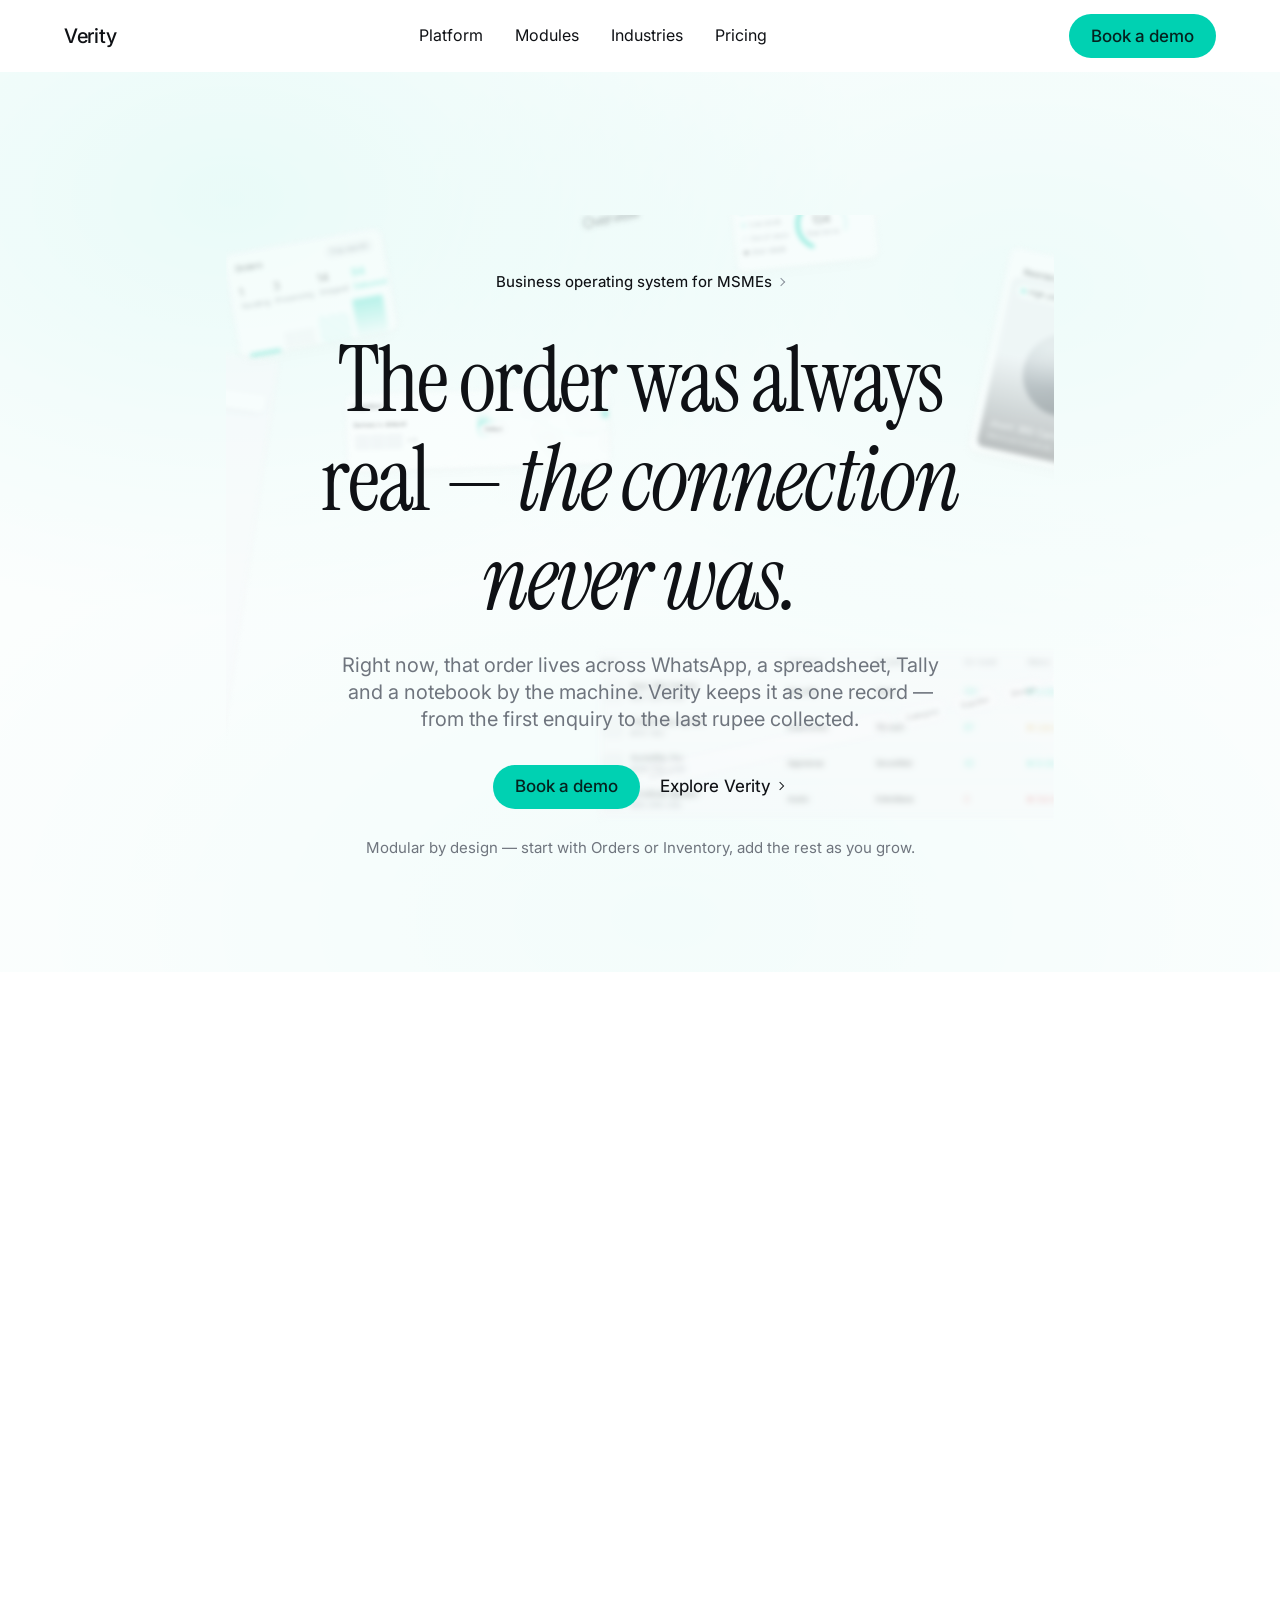
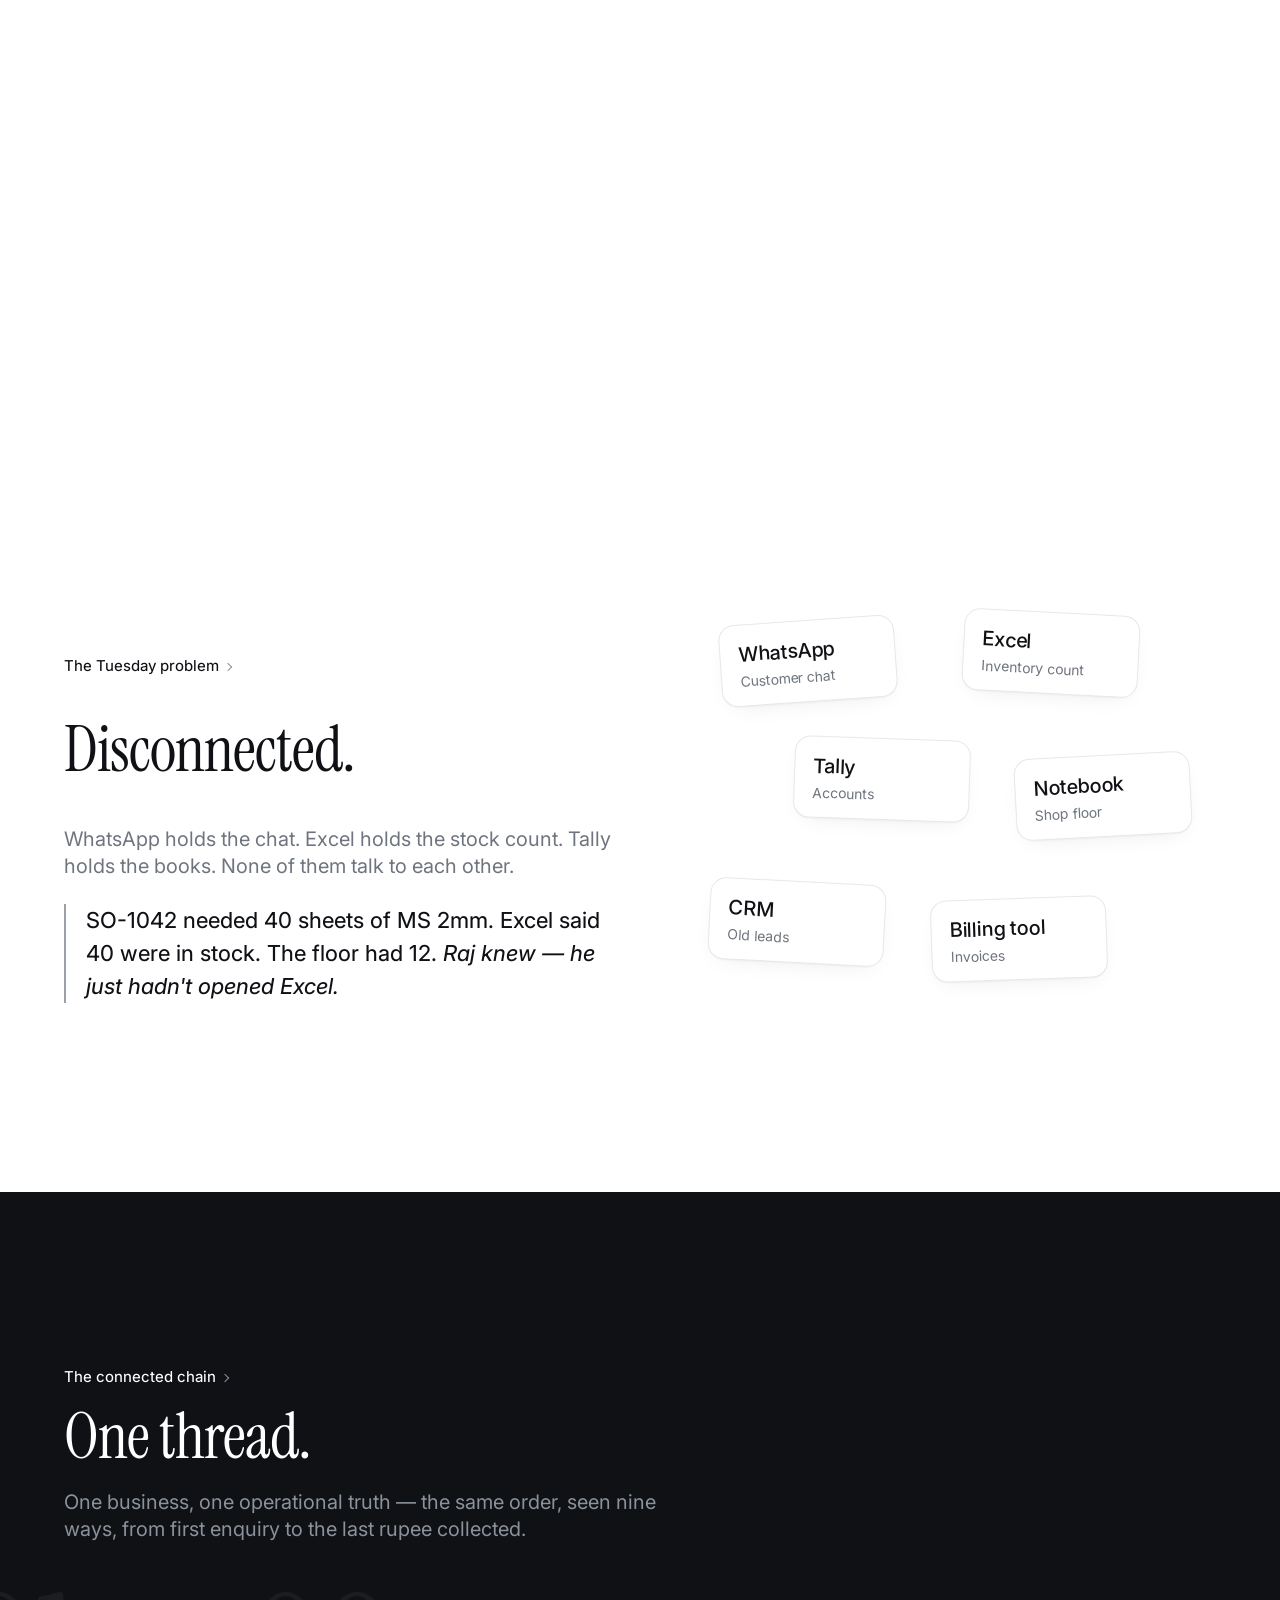
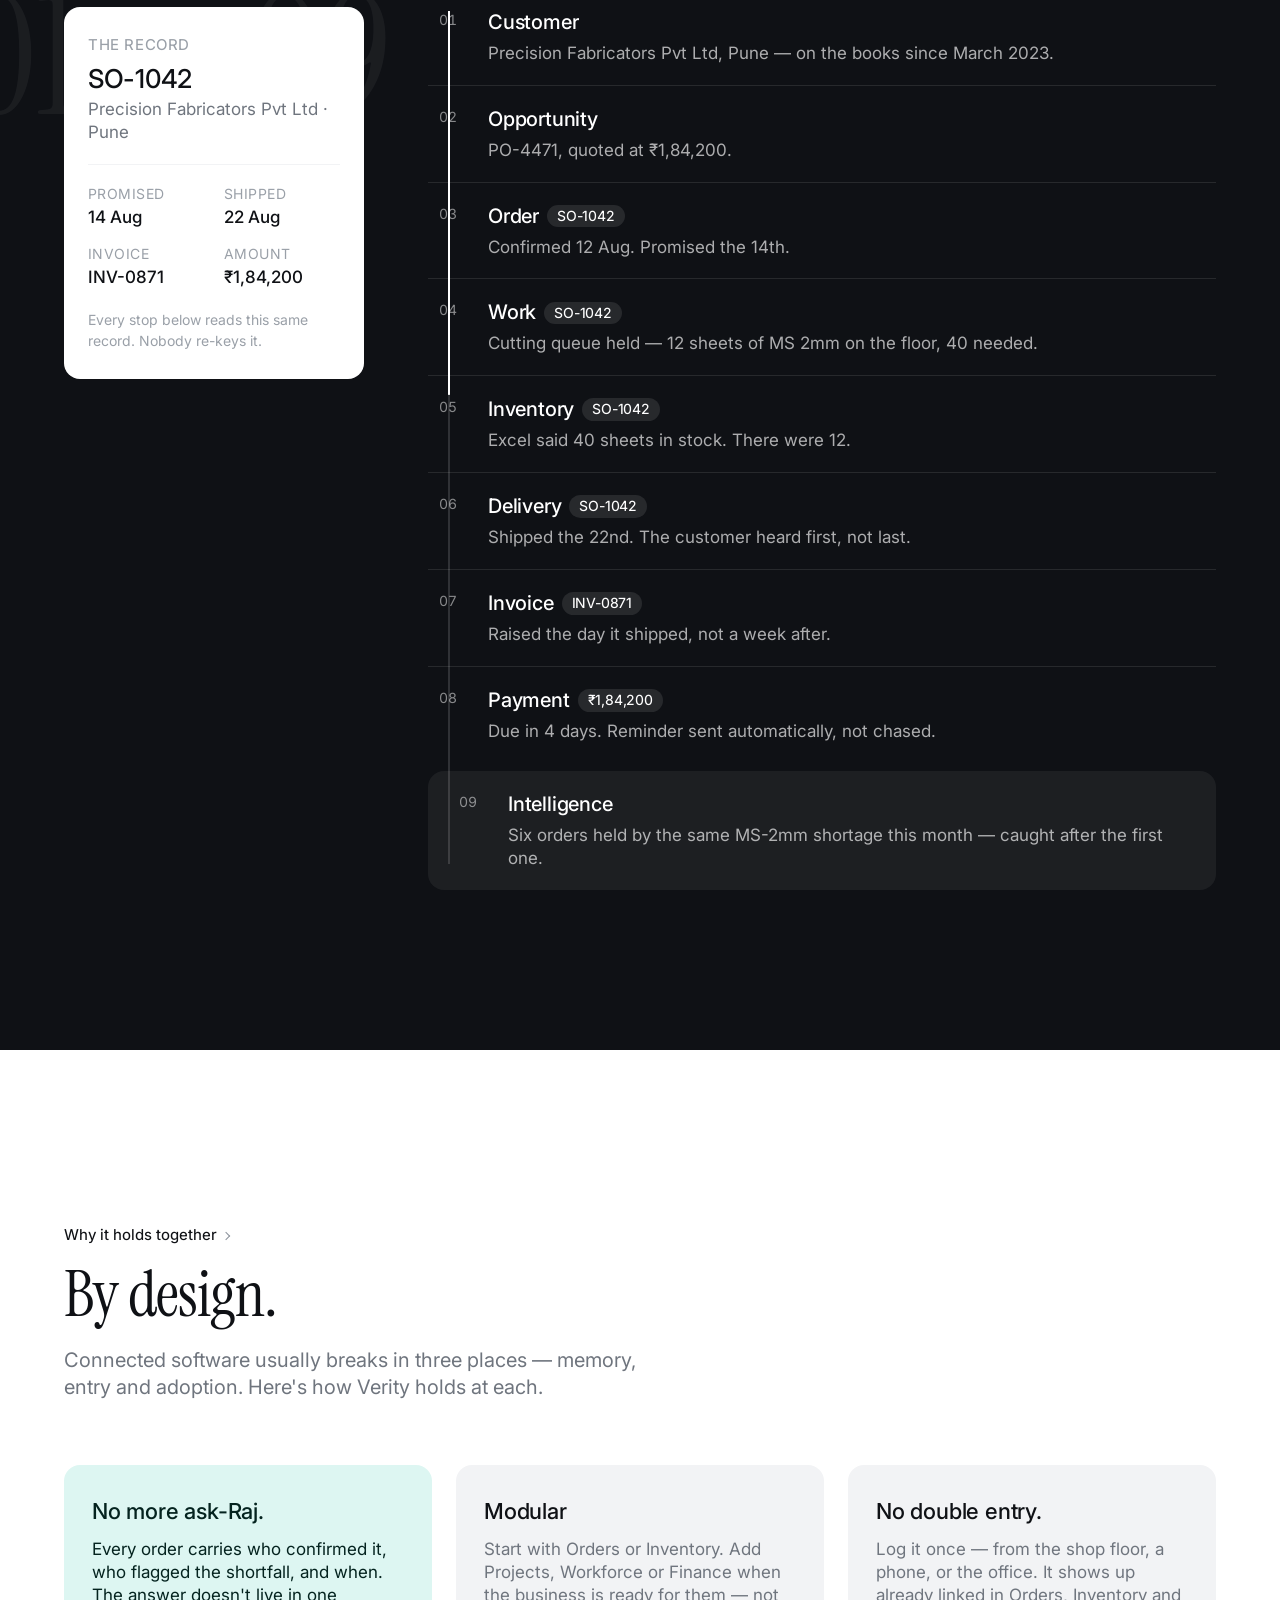
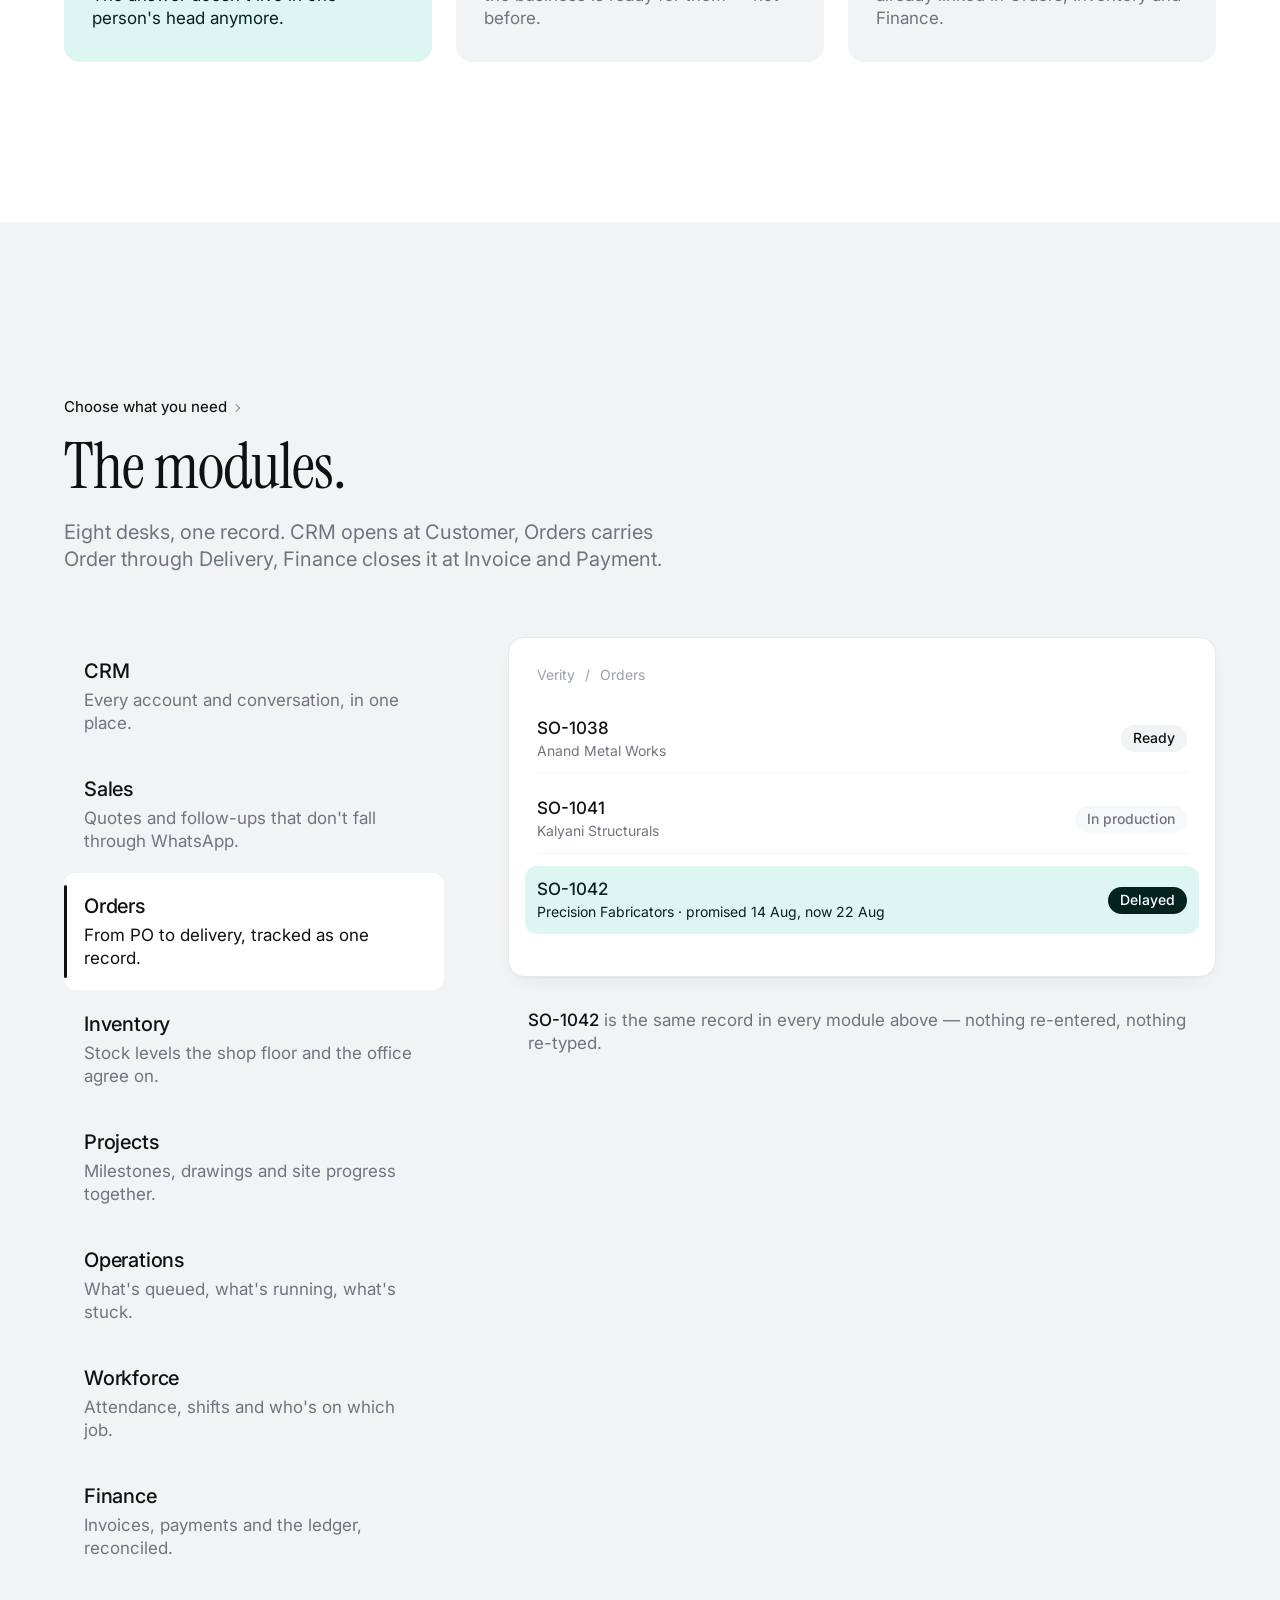
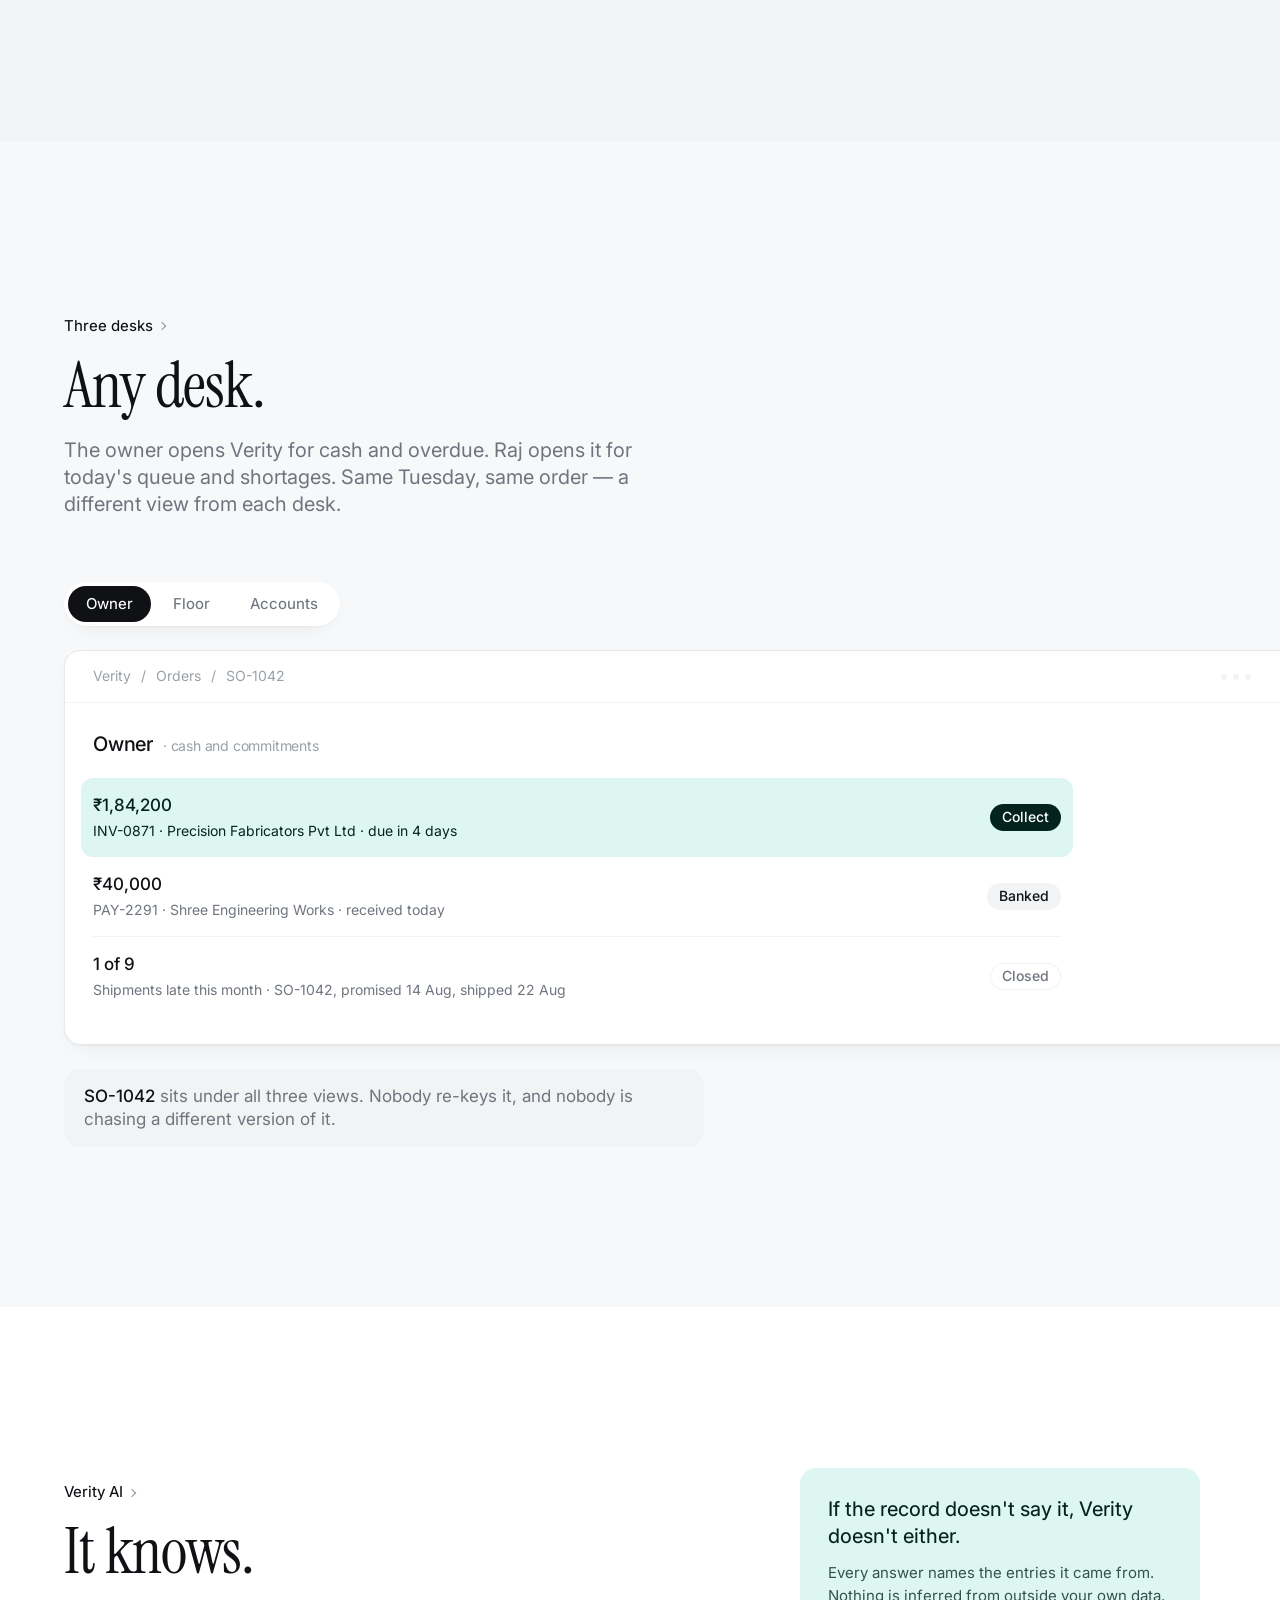
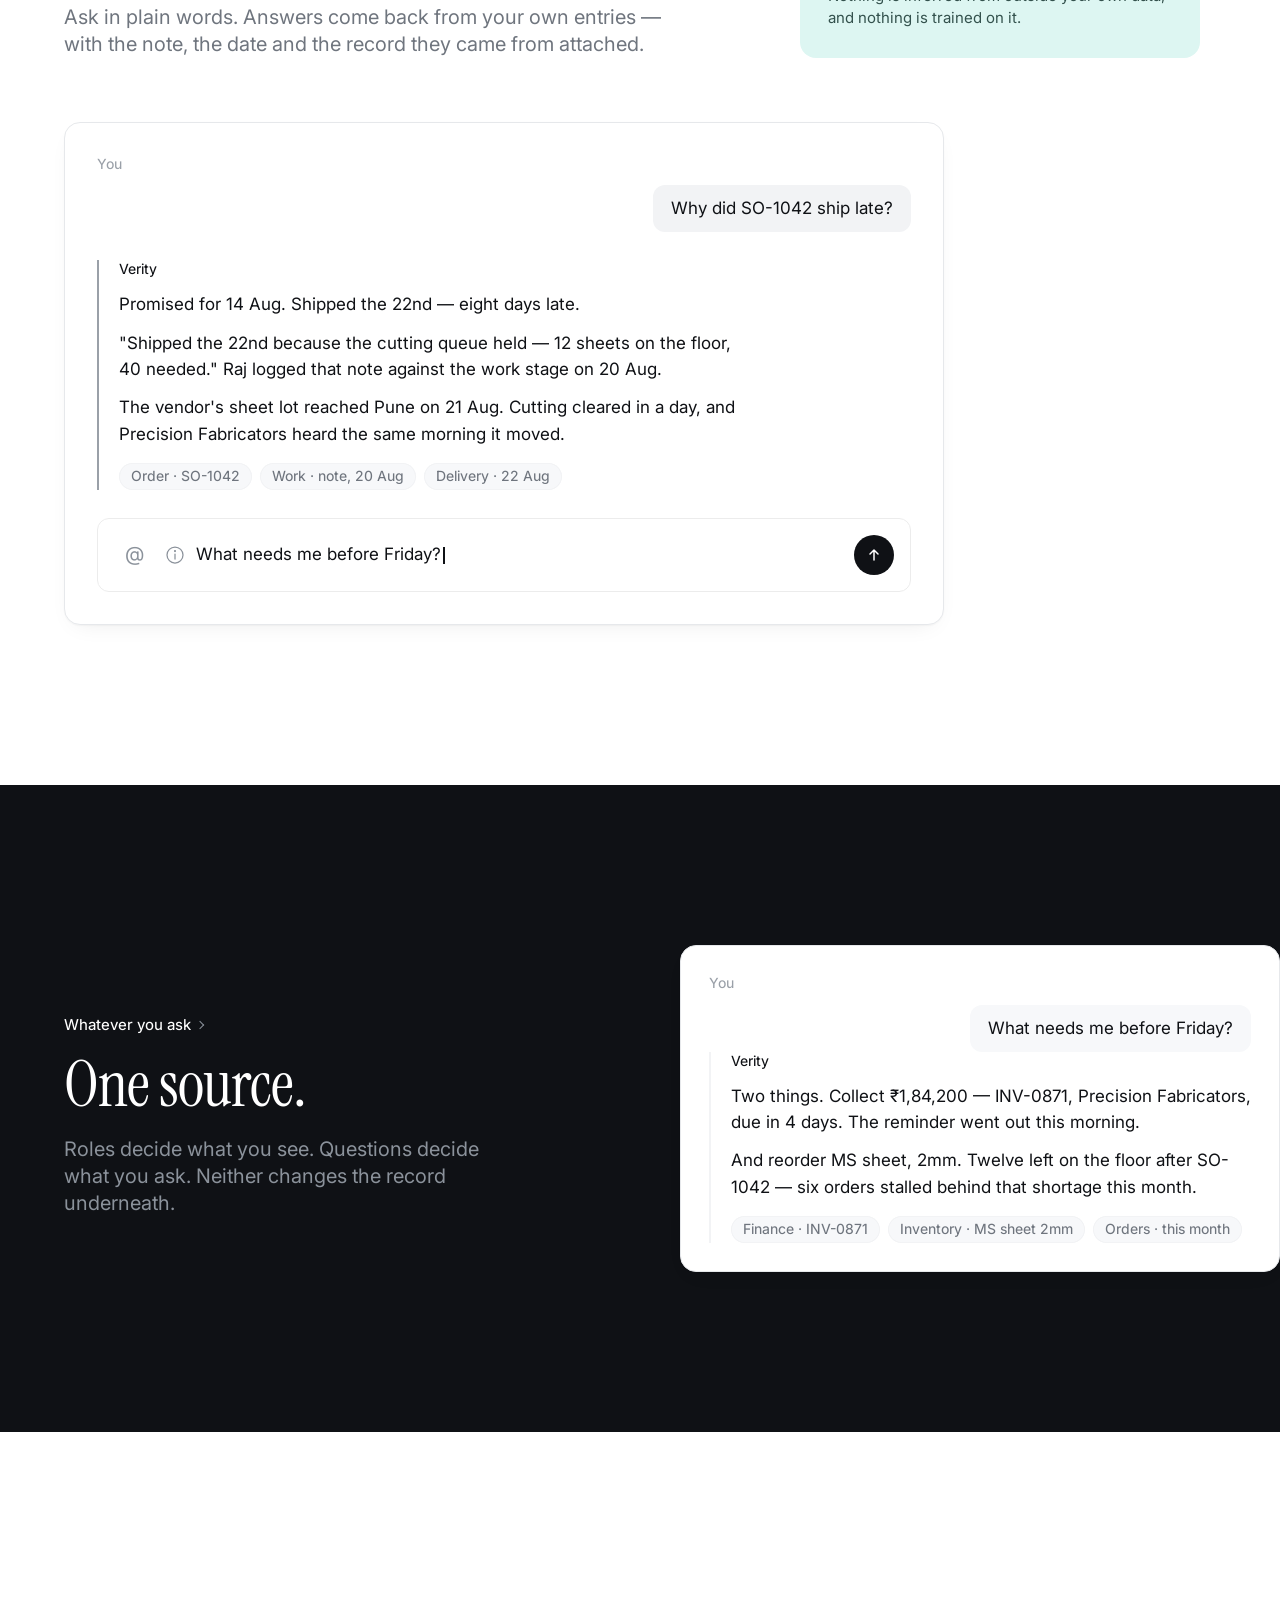
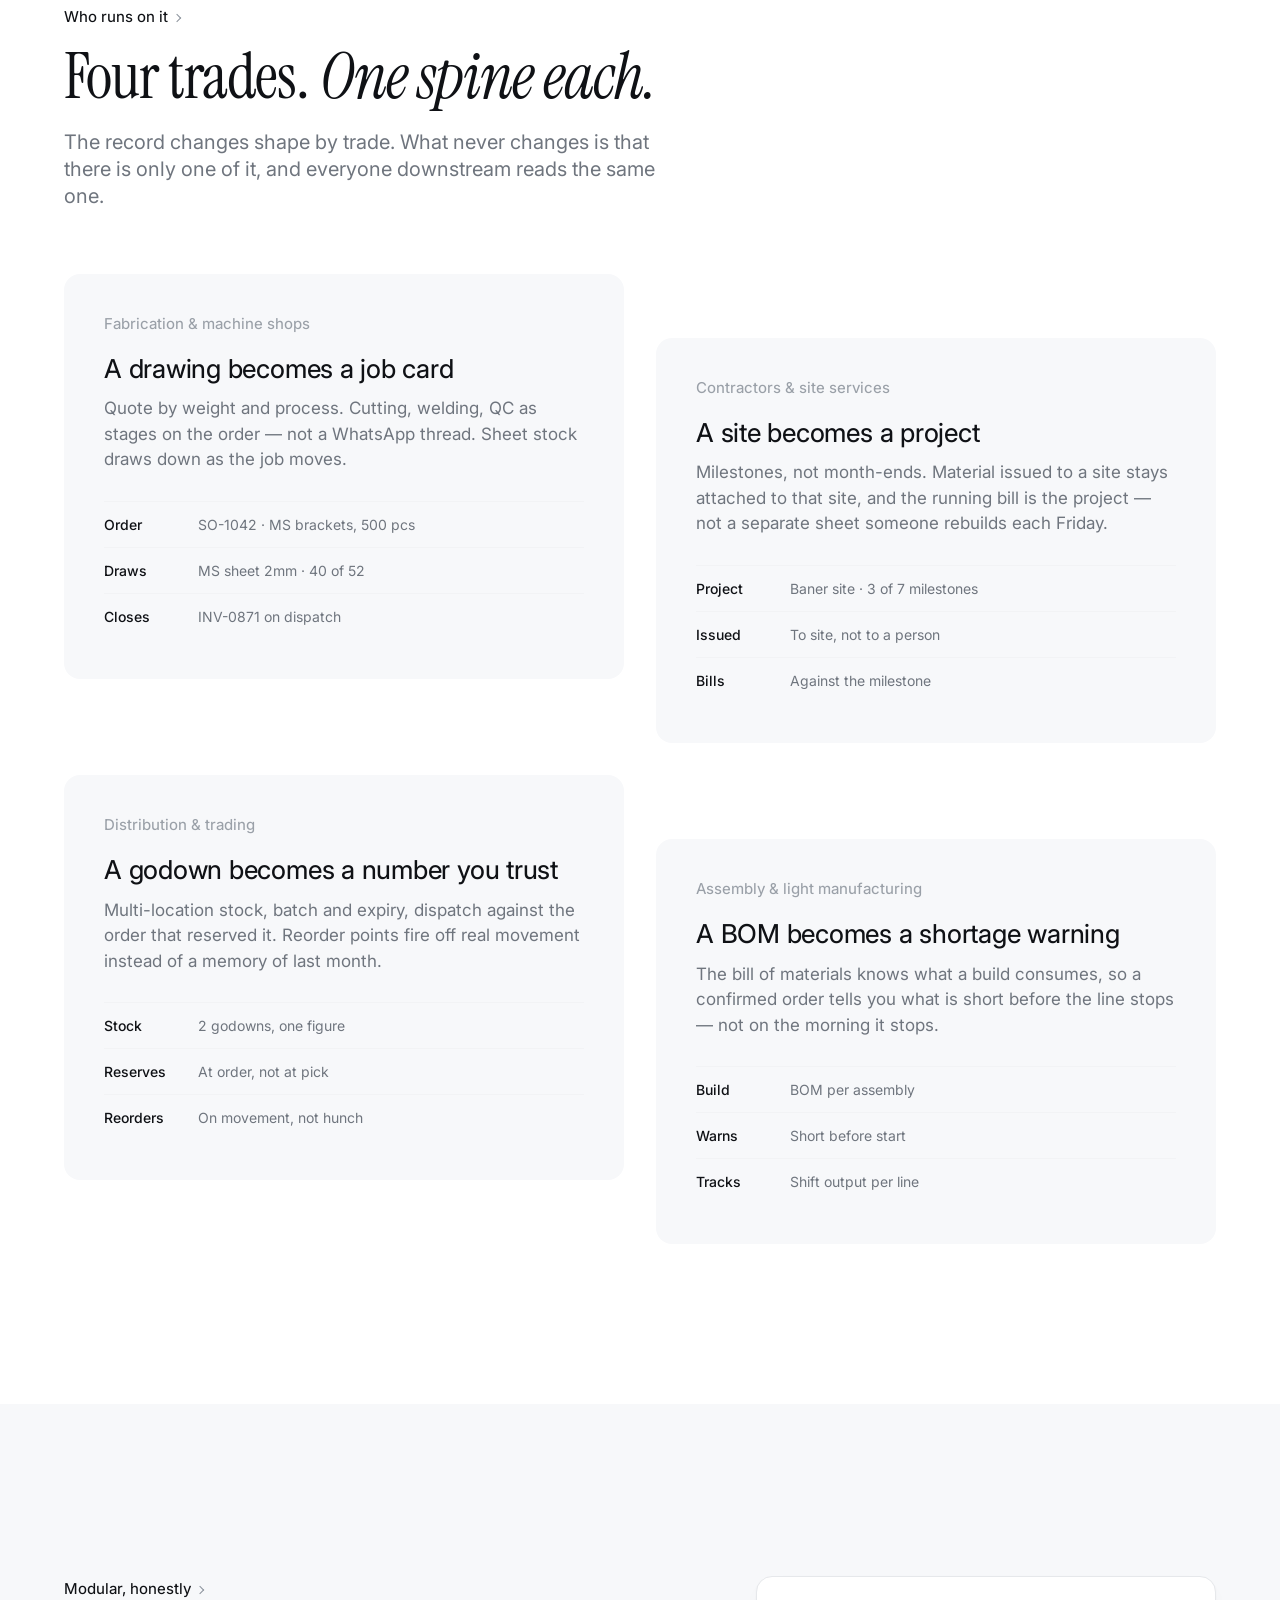
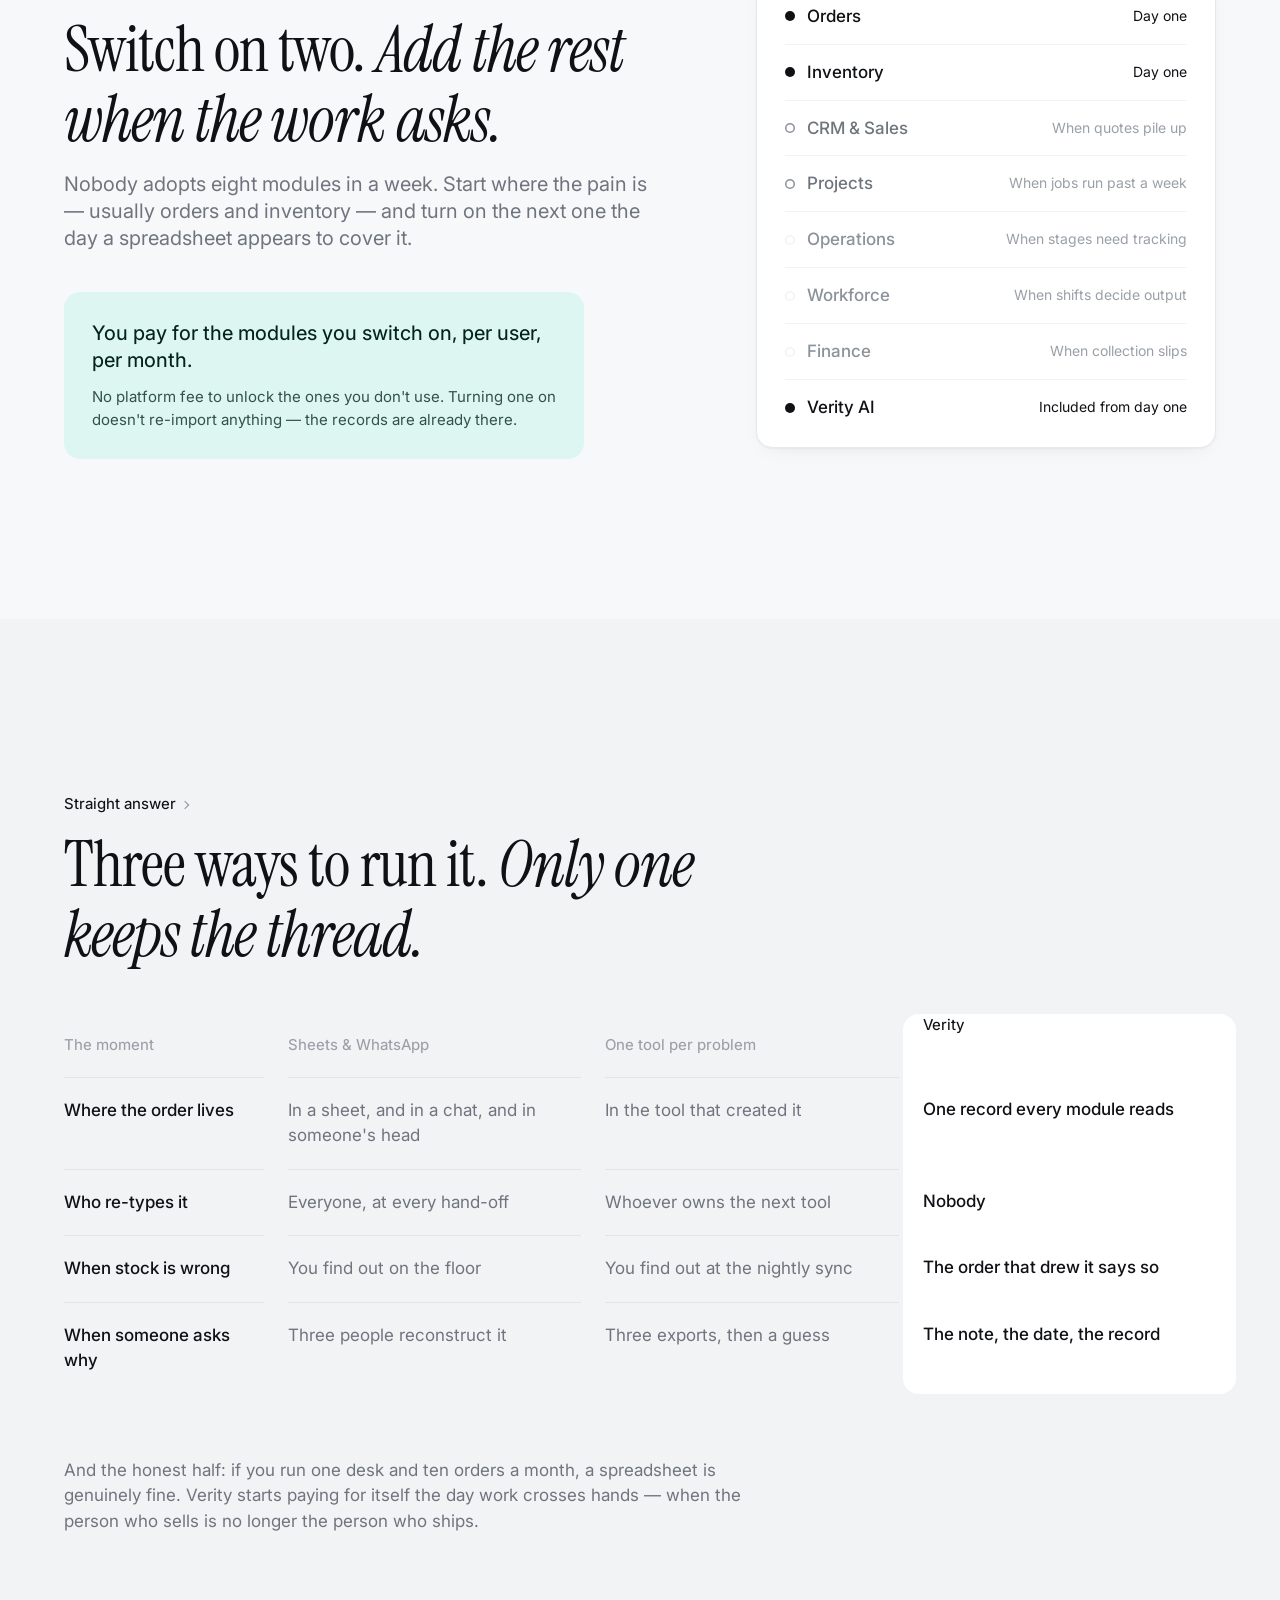
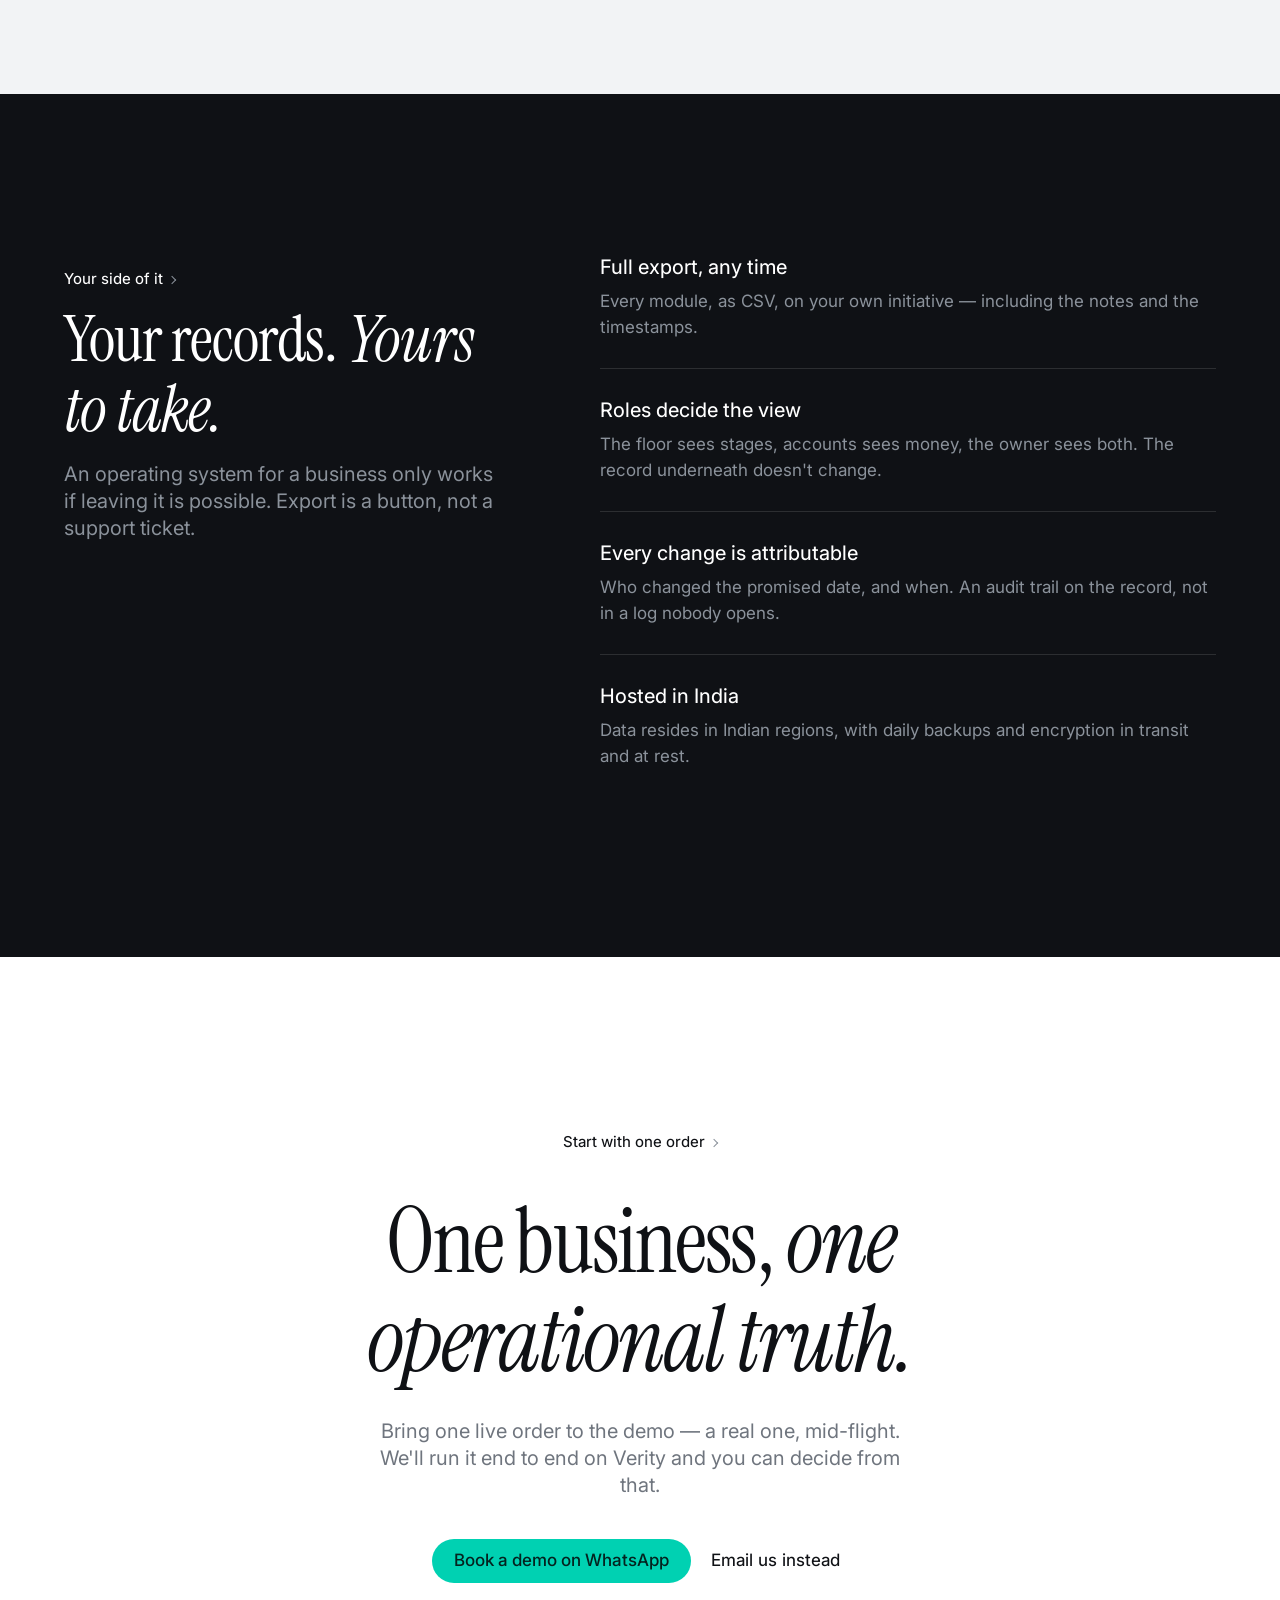
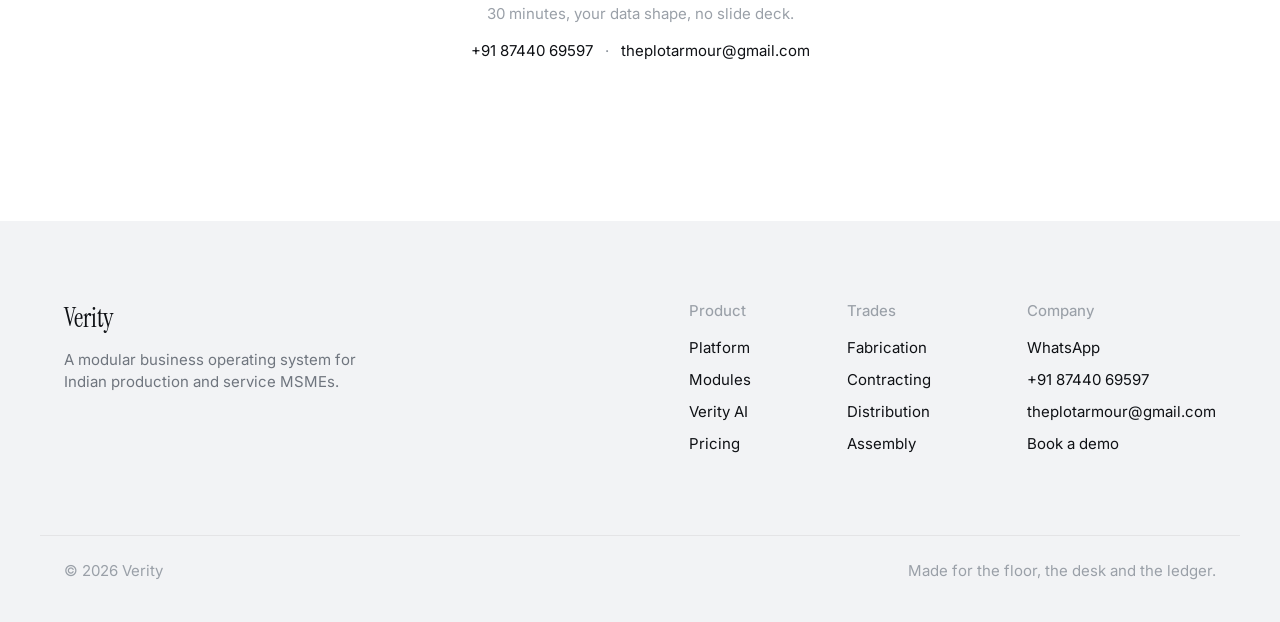
==== index.html @ 4c09d508 "first push" ====
<!doctype html>
<html lang="en">
<head>
<meta charset="utf-8">
<meta name="viewport" content="width=device-width, initial-scale=1">
<title>Verity — Business operating system for MSMEs</title>
<meta name="description" content="Verity connects customers, orders, inventory, projects, people and operations into one modular business platform built for growing MSMEs.">
<link rel="stylesheet" href="css/base.css?v=8">
<link rel="stylesheet" href="css/overview-theme.css?v=8">
<link rel="stylesheet" href="css/hero.css?v=8">
<link rel="stylesheet" href="css/dash.css?v=8">
<link rel="stylesheet" href="css/concept.css?v=8">
<link rel="stylesheet" href="css/intelligence.css?v=8">
<link rel="stylesheet" href="css/proof.css?v=8">
</head>
<body>

<!-- ===== PIECE A: shell + hero — owned by css/hero.css ===== -->
<!-- A:START -->
<header class="hero-nav">
  <div class="hero-nav-inner shell">
    <a href="#" class="hero-logo">Verity</a>

    <input type="checkbox" id="hero-nav-toggle" class="hero-nav-toggle-input">

    <nav class="hero-nav-links" aria-label="Primary">
      <a href="#platform">Platform</a>
      <a href="#modules">Modules</a>
      <a href="#industries">Industries</a>
      <a href="#pricing">Pricing</a>
    </nav>

    <div class="hero-nav-cta">
      <a href="https://wa.me/918744069597?text=Hi%20Verity%20%E2%80%94%20I%27d%20like%20to%20book%20a%20demo." class="btn btn--fill" target="_blank" rel="noopener">Book a demo</a>
      <label for="hero-nav-toggle" class="hero-nav-toggle">
        <span class="hero-sr-only">Open menu</span>
        <span aria-hidden="true"></span><span aria-hidden="true"></span><span aria-hidden="true"></span>
      </label>
    </div>
  </div>
</header>

<section class="hero-scrub">
  <div class="hero-stage">
    <div class="hero-wash" aria-hidden="true"></div>

    <div class="hero-copy">
      <div class="shell hero-copy-inner">
        <p class="eyebrow hero-eyebrow" data-reveal>Business operating system for MSMEs</p>
        <h1 class="display hero-headline" data-words>The order was always real&nbsp;— <em>the connection never was.</em></h1>
        <p class="sub hero-sub" data-reveal>Right now, that order lives across WhatsApp, a spreadsheet, Tally and a notebook by the machine. Verity keeps it as one record — from the first enquiry to the last rupee collected.</p>
        <div class="hero-ctas" data-reveal>
          <a href="https://wa.me/918744069597?text=Hi%20Verity%20%E2%80%94%20I%27d%20like%20to%20book%20a%20demo." class="btn btn--fill" target="_blank" rel="noopener">Book a demo</a>
          <a href="#platform" class="hero-explore-link">Explore Verity</a>
        </div>
        <p class="caption hero-modular-note" data-reveal>Modular by design — start with Orders or Inventory, add the rest as you grow.</p>
      </div>

    </div>

    <div class="hero-workspace" aria-hidden="true">
      <div class="vd-scaler">
        <div class="vd-frame">
          <div class="vd-app">

            <aside class="vd-side" data-shard>
              <div class="vd-brand">
                <svg width="22" height="22" viewBox="0 0 24 24" fill="currentColor"><path d="M2.6 3.2Q12 6.6 21.4 3.2L12 12Z"/><path d="M2.6 20.8Q12 17.4 21.4 20.8L12 12Z"/></svg>
                <span>verity</span>
              </div>
              <nav class="vd-nav">
                <span class="vd-navitem is-current"><svg viewBox="0 0 24 24" fill="none" stroke="currentColor" stroke-width="1.5" stroke-linecap="round" stroke-linejoin="round"><path d="M3 10.5 12 3l9 7.5"/><path d="M5 9.8V20a1 1 0 0 0 1 1h12a1 1 0 0 0 1-1V9.8"/></svg>Overview</span>
                <span class="vd-navitem"><svg viewBox="0 0 24 24" fill="none" stroke="currentColor" stroke-width="1.5" stroke-linecap="round" stroke-linejoin="round"><rect x="3" y="4" width="18" height="17" rx="2"/><path d="M3 9h18M8 3v3M16 3v3"/></svg>Inventory</span>
                <span class="vd-navitem"><svg viewBox="0 0 24 24" fill="none" stroke="currentColor" stroke-width="1.5" stroke-linecap="round" stroke-linejoin="round"><path d="M4 5h11a1 1 0 0 1 1 1v11H5a1 1 0 0 1-1-1V5Z"/><path d="M16 9h3l2 3v5h-5"/><circle cx="8" cy="18" r="1.6"/><circle cx="17" cy="18" r="1.6"/></svg>Orders</span>
                <span class="vd-navitem"><svg viewBox="0 0 24 24" fill="none" stroke="currentColor" stroke-width="1.5" stroke-linecap="round" stroke-linejoin="round"><rect x="3" y="6" width="18" height="12" rx="3"/><path d="M8 12h.01M12 12h.01M16 12h.01"/></svg>Logistics</span>
                <span class="vd-navitem"><svg viewBox="0 0 24 24" fill="none" stroke="currentColor" stroke-width="1.5" stroke-linecap="round" stroke-linejoin="round"><circle cx="9" cy="8" r="3"/><path d="M3 20a6 6 0 0 1 12 0"/><path d="M17 7.5a2.5 2.5 0 0 1 0 5M18 20a5 5 0 0 0-2-4"/></svg>Suppliers</span>
                <span class="vd-navitem"><svg viewBox="0 0 24 24" fill="none" stroke="currentColor" stroke-width="1.5" stroke-linecap="round" stroke-linejoin="round"><path d="M6 3h8l4 4v14a1 1 0 0 1-1 1H6a1 1 0 0 1-1-1V4a1 1 0 0 1 1-1Z"/><path d="M14 3v4h4"/></svg>Reports</span>
                <span class="vd-navitem"><svg viewBox="0 0 24 24" fill="none" stroke="currentColor" stroke-width="1.5" stroke-linecap="round" stroke-linejoin="round"><path d="M4 20V10M10 20V4M16 20v-7M22 20H2"/></svg>Analytics</span>
                <span class="vd-navitem"><svg viewBox="0 0 24 24" fill="none" stroke="currentColor" stroke-width="1.5" stroke-linecap="round" stroke-linejoin="round"><circle cx="6" cy="7" r="2.5"/><circle cx="18" cy="17" r="2.5"/><path d="M8.5 7H14a4 4 0 0 1 0 8h-4"/></svg>Workflows</span>
                <span class="vd-navitem"><svg viewBox="0 0 24 24" fill="none" stroke="currentColor" stroke-width="1.5" stroke-linecap="round" stroke-linejoin="round"><circle cx="12" cy="12" r="3"/><path d="M19.4 15a1.6 1.6 0 0 0 .3 1.8l.1.1a2 2 0 1 1-2.8 2.8l-.1-.1a1.6 1.6 0 0 0-2.7 1.1V21a2 2 0 1 1-4 0v-.1A1.6 1.6 0 0 0 7.5 19.4a1.6 1.6 0 0 0-1.8.3l-.1.1a2 2 0 1 1-2.8-2.8l.1-.1A1.6 1.6 0 0 0 3 15a2 2 0 1 1 0-4 1.6 1.6 0 0 0 1.5-1.1 1.6 1.6 0 0 0-.3-1.8l-.1-.1a2 2 0 1 1 2.8-2.8l.1.1A1.6 1.6 0 0 0 9 4.6 2 2 0 1 1 13 4.6a1.6 1.6 0 0 0 1.8.3 1.6 1.6 0 0 0 1-1.5V3a2 2 0 1 1 4 0"/></svg>Settings</span>
              </nav>
              <div class="vd-user">
                <span class="vd-avatar"></span>
                <span><b>John Carter</b><small>Operations Admin</small></span>
              </div>
            </aside>

            <div class="vd-main">
              <header class="vd-top" data-shard>
                <span class="vd-search">Search for SKU, Product, Batch ID, or Location</span>
                <span class="vd-pill">All Warehouses</span>
                <span class="vd-iconbtn"><svg viewBox="0 0 24 24" fill="none" stroke="currentColor" stroke-width="1.5" stroke-linecap="round" stroke-linejoin="round"><rect x="3" y="3" width="7" height="7" rx="1.6"/><rect x="14" y="3" width="7" height="7" rx="1.6"/><rect x="3" y="14" width="7" height="7" rx="1.6"/><rect x="14" y="14" width="7" height="7" rx="1.6"/></svg></span>
                <span class="vd-iconbtn"><svg viewBox="0 0 24 24" fill="none" stroke="currentColor" stroke-width="1.5" stroke-linecap="round" stroke-linejoin="round"><path d="M6 9a6 6 0 1 1 12 0c0 4 1.5 5.5 1.5 5.5h-15S6 13 6 9Z"/><path d="M10 19a2 2 0 0 0 4 0"/></svg></span>
                <span class="vd-initials">JC</span>
              </header>

              <p class="vd-title" data-shard>Overview</p>

              <div class="vd-dash">
                <article class="vd-card vd-orders" data-shard>
                  <div class="vd-cardhead"><span class="vd-cardtitle">Orders</span><span class="vd-chip">This month</span></div>
                  <div class="vd-stats">
                    <span><b>1</b><small>Pending</small></span>
                    <span><b>3</b><small>Processing</small></span>
                    <span><b>14</b><small>Shipped</small></span>
                    <span class="is-accent"><b>94</b><small>Delivered</small></span>
                  </div>
                  <div class="vd-spark">
                    <i class="s-solid" style="height:4px"></i>
                    <i class="s-dot" style="height:46%"></i>
                    <i class="s-hatch" style="height:72%"></i>
                    <i class="s-fill" style="height:100%"></i>
                  </div>
                </article>

                <article class="vd-card vd-stock" data-shard>
                  <div class="vd-cardhead"><span class="vd-cardtitle">Stock overview</span><span class="vd-chip">This month</span></div>
                  <div class="vd-stockbody">
                    <div class="vd-legend">
                      <span><i class="vd-dot"></i>In stock</span>
                      <span><i class="vd-dot d-soft"></i>Low stock</span>
                      <span><i class="vd-dot d-mute"></i>Out of stock</span>
                      <span><i class="vd-dot d-ink"></i>Over stock</span>
                    </div>
                    <div class="vd-donut"><span class="vd-ring"></span><span class="vd-donutc"><b>134</b><small>Total items</small></span></div>
                  </div>
                </article>

                <article class="vd-card vd-reorder" data-shard>
                  <div class="vd-cardhead"><span class="vd-cardtitle">Reorders</span><span class="vd-link">View all</span></div>
                  <div class="vd-media">
                    <span class="vd-badge"><i class="vd-dot"></i>High priority</span>
                    <span class="vd-ph"></span>
                    <span class="vd-mediameta"><b>Jount 360 Camera</b><small>Minimum threshold · 5 units left</small></span>
                    <span class="vd-mediacta"></span>
                  </div>
                </article>

                <article class="vd-card vd-logi" data-shard>
                  <div class="vd-map">
                    <svg viewBox="0 0 800 260" preserveAspectRatio="xMidYMid slice">
                      <defs>
                        <pattern id="vdLand" width="7" height="7" patternUnits="userSpaceOnUse"><circle cx="1.6" cy="1.6" r="1.5" fill="currentColor"/></pattern>
                        <radialGradient id="vdGlow"><stop offset="0%" stop-color="#00d1b2" stop-opacity=".85"/><stop offset="60%" stop-color="#00d1b2" stop-opacity=".18"/><stop offset="100%" stop-color="#00d1b2" stop-opacity="0"/></radialGradient>
                      </defs>
                      <g fill="url(#vdLand)">
                        <path d="M60 54c26-16 66-18 96-9 22 7 40 3 58 12 12 6 8 22-6 30-18 10-24 28-42 34-16 6-28 22-46 17-20-6-22-29-38-40-16-11-40-33-22-44Z"/>
                        <path d="M330 44c30-11 64-9 94-2 20 5 46 0 60 14 11 11-5 25-18 30-21 7-35 22-58 22-25 0-48-7-71-16-16-7-25-39-7-48Z"/>
                        <path d="M366 116c22-7 48 2 64 18 14 14 34 18 39 37 7 25-5 55-28 66-18 9-36-7-45-23-14-25-37-43-41-70-2-14 0-23 11-28Z"/>
                        <path d="M496 76c34-14 76-7 106 14 18 14 46 14 55 34 9 21-16 34-37 37-34 5-69 7-101-5-23-9-48-27-46-53 1-14 11-23 23-27Z"/>
                        <path d="M600 168c20-7 44 5 51 23 7 21-11 39-32 39-23 0-41-18-37-41 2-12 9-18 18-21Z"/>
                      </g>
                      <g>
                        <path d="M196 118 Q330 60 430 130 T672 108" fill="none" stroke="#00d1b2" stroke-opacity=".5" stroke-width="1.4" stroke-dasharray="3 6" stroke-linecap="round"/>
                        <circle cx="196" cy="118" r="46" fill="url(#vdGlow)"/><circle cx="196" cy="118" r="5" fill="#00d1b2"/>
                        <circle cx="612" cy="92" r="26" fill="url(#vdGlow)"/><circle cx="612" cy="92" r="3.4" fill="#00d1b2"/>
                        <circle cx="668" cy="152" r="22" fill="url(#vdGlow)"/><circle cx="668" cy="152" r="3.4" fill="#00d1b2"/>
                      </g>
                    </svg>
                  </div>
                  <div class="vd-logibody">
                    <span class="vd-cardtitle">Logistics</span>
                    <p class="vd-loginote">Delivery is delayed</p>
                    <span class="vd-thumbs"><i></i><i></i><i></i><small>+14</small></span>
                  </div>
                  <span class="vd-delays">Delays</span>
                </article>
              </div>

              <div class="vd-toolbar" data-shard>
                <span class="vd-search vd-search--sm">Search</span>
                <span class="vd-pill">Category</span>
                <span class="vd-pill">Supplier</span>
                <span class="vd-pill">Design</span>
                <span class="vd-iconbtn"><svg viewBox="0 0 24 24" fill="none" stroke="currentColor" stroke-width="1.5" stroke-linecap="round" stroke-linejoin="round"><path d="M4 7h10M18 7h2M4 17h4M12 17h8"/><circle cx="16" cy="7" r="2"/><circle cx="10" cy="17" r="2"/></svg></span>
                <span class="vd-add">+ Add item</span>
              </div>

              <div class="vd-table" data-shard>
                <div class="vd-tr vd-tr--head"><span>Item</span><span>Category</span><span>Supplier</span><span>On hand</span><span>Status</span></div>
                <div class="vd-tr"><span class="vd-item"><i class="vd-thumb"></i><span><b>Aeen 360 Camera</b><small>#AE-360-CAM</small></span></span><span>Security</span><span>Aeen</span><span class="vd-num">134</span><span class="vd-status s-in"><i class="vd-dot"></i>In stock</span></div>
                <div class="vd-tr"><span class="vd-item"><i class="vd-thumb"></i><span><b>ThriveX One Up 100</b><small>#TX1-100</small></span></span><span>Electronics</span><span>ThriveX</span><span class="vd-num">87</span><span class="vd-status s-low"><i class="vd-dot"></i>Low stock</span></div>
                <div class="vd-tr"><span class="vd-item"><i class="vd-thumb"></i><span><b>Humidifier Pro</b><small>#HM-PRO-500</small></span></span><span>Appliance</span><span>SnowMist</span><span class="vd-num">42</span><span class="vd-status s-in"><i class="vd-dot"></i>In stock</span></div>
                <div class="vd-tr"><span class="vd-item"><i class="vd-thumb"></i><span><b>EchoDesk Speaker</b><small>#ED-SPK-200</small></span></span><span>Audio</span><span>EchoWave</span><span class="vd-num is-zero">0</span><span class="vd-status s-out"><i class="vd-dot"></i>Out of stock</span></div>
              </div>
            </div>

          </div>
        </div>
      </div>
    </div>
  </div>
</section>
<!-- A:END -->

<!-- ===== PIECE B: concept + modules — owned by css/concept.css ===== -->
<!-- B:START -->

<!-- ---------- B1: the fragmentation problem ---------- -->
<section class="cn-frag band" id="problem">
  <div class="shell cn-frag-inner">
    <div class="cn-frag-copy">
      <p class="eyebrow" data-reveal>The Tuesday problem</p>
      <h2 class="h-lg cn-frag-heading" data-words>Disconnected.</h2>
      <p class="sub cn-frag-sub cn-deck" data-reveal>WhatsApp holds the chat. Excel holds the stock count. Tally holds the books. None of them talk to each other.</p>
      <p class="cn-frag-quote" data-reveal>SO-1042 needed 40 sheets of MS&nbsp;2mm. Excel said 40 were in stock. The floor had 12. <em>Raj knew — he just hadn't opened Excel.</em></p>
    </div>
    <div class="cn-frag-scatter" aria-hidden="true" data-reveal>
      <div class="cn-frag-chip artifact cn-frag-chip--1"><span class="cn-frag-chip-name">WhatsApp</span><small class="cn-frag-chip-line">Customer chat</small></div>
      <div class="cn-frag-chip artifact cn-frag-chip--2"><span class="cn-frag-chip-name">Excel</span><small class="cn-frag-chip-line">Inventory count</small></div>
      <div class="cn-frag-chip artifact cn-frag-chip--3"><span class="cn-frag-chip-name">Tally</span><small class="cn-frag-chip-line">Accounts</small></div>
      <div class="cn-frag-chip artifact cn-frag-chip--4"><span class="cn-frag-chip-name">Notebook</span><small class="cn-frag-chip-line">Shop floor</small></div>
      <div class="cn-frag-chip artifact cn-frag-chip--5"><span class="cn-frag-chip-name">CRM</span><small class="cn-frag-chip-line">Old leads</small></div>
      <div class="cn-frag-chip artifact cn-frag-chip--6"><span class="cn-frag-chip-name">Billing tool</span><small class="cn-frag-chip-line">Invoices</small></div>
    </div>
  </div>
</section>

<!-- ---------- B2: the connected chain — one record, nine stops, full-bleed dark band ---------- -->
<section class="cn-chain band band--dark" id="platform">
  <div class="shell">
    <div class="cn-chain-head">
      <p class="eyebrow eyebrow--onDark" data-reveal>The connected chain</p>
      <h2 class="h-lg cn-chain-heading" data-words>One thread.</h2>
      <p class="sub cn-chain-sub cn-deck" data-reveal>One business, one operational truth — the same order, seen nine ways, from first enquiry to the last rupee collected.</p>
    </div>

    <div class="cn-chain-body">
      <span class="cn-chain-mark" aria-hidden="true">01→09</span>

      <div class="cn-chain-record" data-reveal>
        <p class="cn-chain-record-eyebrow">The record</p>
        <p class="cn-chain-record-id">SO-1042</p>
        <p class="cn-chain-record-customer">Precision Fabricators Pvt Ltd · Pune</p>
        <dl class="cn-chain-record-fields">
          <div><dt>Promised</dt><dd>14 Aug</dd></div>
          <div><dt>Shipped</dt><dd>22 Aug</dd></div>
          <div><dt>Invoice</dt><dd>INV-0871</dd></div>
          <div><dt>Amount</dt><dd>₹1,84,200</dd></div>
        </dl>
        <p class="cn-chain-record-note">Every stop below reads this same record. Nobody re-keys it.</p>
      </div>

      <div class="cn-chain-rail-wrap">
        <span class="cn-chain-rail-line" aria-hidden="true"><i></i></span>
        <ol class="cn-chain-rail">
          <li class="cn-chain-stop" data-reveal style="--d:0ms">
            <span class="cn-chain-stop-num">01</span>
            <span class="cn-chain-stop-body">
              <p class="cn-chain-stop-name">Customer</p>
              <p class="cn-chain-stop-knows">Precision Fabricators Pvt Ltd, Pune — on the books since March 2023.</p>
            </span>
          </li>
          <li class="cn-chain-stop" data-reveal style="--d:40ms">
            <span class="cn-chain-stop-num">02</span>
            <span class="cn-chain-stop-body">
              <p class="cn-chain-stop-name">Opportunity</p>
              <p class="cn-chain-stop-knows">PO-4471, quoted at ₹1,84,200.</p>
            </span>
          </li>
          <li class="cn-chain-stop" data-reveal style="--d:80ms">
            <span class="cn-chain-stop-num">03</span>
            <span class="cn-chain-stop-body">
              <p class="cn-chain-stop-name">Order <span class="cn-chain-tag">SO-1042</span></p>
              <p class="cn-chain-stop-knows">Confirmed 12 Aug. Promised the 14th.</p>
            </span>
          </li>
          <li class="cn-chain-stop" data-reveal style="--d:120ms">
            <span class="cn-chain-stop-num">04</span>
            <span class="cn-chain-stop-body">
              <p class="cn-chain-stop-name">Work <span class="cn-chain-tag">SO-1042</span></p>
              <p class="cn-chain-stop-knows">Cutting queue held — 12 sheets of MS 2mm on the floor, 40 needed.</p>
            </span>
          </li>
          <li class="cn-chain-stop" data-reveal style="--d:160ms">
            <span class="cn-chain-stop-num">05</span>
            <span class="cn-chain-stop-body">
              <p class="cn-chain-stop-name">Inventory <span class="cn-chain-tag">SO-1042</span></p>
              <p class="cn-chain-stop-knows">Excel said 40 sheets in stock. There were 12.</p>
            </span>
          </li>
          <li class="cn-chain-stop" data-reveal style="--d:200ms">
            <span class="cn-chain-stop-num">06</span>
            <span class="cn-chain-stop-body">
              <p class="cn-chain-stop-name">Delivery <span class="cn-chain-tag">SO-1042</span></p>
              <p class="cn-chain-stop-knows">Shipped the 22nd. The customer heard first, not last.</p>
            </span>
          </li>
          <li class="cn-chain-stop" data-reveal style="--d:240ms">
            <span class="cn-chain-stop-num">07</span>
            <span class="cn-chain-stop-body">
              <p class="cn-chain-stop-name">Invoice <span class="cn-chain-tag">INV-0871</span></p>
              <p class="cn-chain-stop-knows">Raised the day it shipped, not a week after.</p>
            </span>
          </li>
          <li class="cn-chain-stop" data-reveal style="--d:280ms">
            <span class="cn-chain-stop-num">08</span>
            <span class="cn-chain-stop-body">
              <p class="cn-chain-stop-name">Payment <span class="cn-chain-tag">₹1,84,200</span></p>
              <p class="cn-chain-stop-knows">Due in 4 days. Reminder sent automatically, not chased.</p>
            </span>
          </li>
          <li class="cn-chain-stop cn-chain-stop--last" data-reveal style="--d:320ms">
            <span class="cn-chain-stop-num">09</span>
            <span class="cn-chain-stop-body">
              <p class="cn-chain-stop-name">Intelligence</p>
              <p class="cn-chain-stop-knows">Six orders held by the same MS-2mm shortage this month — caught after the first one.</p>
            </span>
          </li>
        </ol>
      </div>
    </div>
  </div>
</section>

<!-- ---------- B3: three-card row ---------- -->
<section class="cn-pillars band" id="why">
  <div class="shell">
    <p class="eyebrow" data-reveal>Why it holds together</p>
    <h2 class="h-lg cn-pillars-heading" data-words>By design.</h2>
    <p class="sub cn-pillars-sub cn-deck" data-reveal>Connected software usually breaks in three places — memory, entry and adoption. Here's how Verity holds at each.</p>

    <div class="cn-pillars-grid">
      <div class="cn-pillar accent" data-reveal>
        <p class="cn-pillar-title">No more ask-Raj.</p>
        <p class="cn-pillar-body">Every order carries who confirmed it, who flagged the shortfall, and when. The answer doesn't live in one person's head anymore.</p>
      </div>
      <div class="cn-pillar cn-pillar--mist" data-reveal style="--d:80ms">
        <p class="cn-pillar-title">Modular</p>
        <p class="cn-pillar-body">Start with Orders or Inventory. Add Projects, Workforce or Finance when the business is ready for them — not before.</p>
      </div>
      <div class="cn-pillar cn-pillar--fog" data-reveal style="--d:160ms">
        <p class="cn-pillar-title">No double entry.</p>
        <p class="cn-pillar-body">Log it once — from the shop floor, a phone, or the office. It shows up already linked in Orders, Inventory and Finance.</p>
      </div>
    </div>
  </div>
</section>

<!-- ---------- B4: the modules ---------- -->
<section class="cn-modules band band--mist" id="modules">
  <div class="shell">
    <p class="eyebrow" data-reveal>Choose what you need</p>
    <h2 class="h-lg cn-modules-heading" data-words>The modules.</h2>
    <p class="sub cn-modules-sub cn-deck" data-reveal>Eight desks, one record. CRM opens at Customer, Orders carries Order through Delivery, Finance closes it at Invoice and Payment.</p>

    <fieldset class="cn-modules-shell" data-reveal>
      <legend class="cn-sr-only">Choose a module to preview</legend>
      <div class="cn-modules-grid">
        <div class="cn-modules-list">
          <label class="cn-modules-item" data-mod="crm">
            <input type="radio" name="cn-mod" class="cn-modules-radio" value="crm">
            <span class="cn-modules-item-name">CRM</span>
            <span class="cn-modules-item-line">Every account and conversation, in one place.</span>
          </label>
          <label class="cn-modules-item" data-mod="sales">
            <input type="radio" name="cn-mod" class="cn-modules-radio" value="sales">
            <span class="cn-modules-item-name">Sales</span>
            <span class="cn-modules-item-line">Quotes and follow-ups that don't fall through WhatsApp.</span>
          </label>
          <label class="cn-modules-item" data-mod="orders">
            <input type="radio" name="cn-mod" class="cn-modules-radio" value="orders" checked>
            <span class="cn-modules-item-name">Orders</span>
            <span class="cn-modules-item-line">From PO to delivery, tracked as one record.</span>
          </label>
          <label class="cn-modules-item" data-mod="inventory">
            <input type="radio" name="cn-mod" class="cn-modules-radio" value="inventory">
            <span class="cn-modules-item-name">Inventory</span>
            <span class="cn-modules-item-line">Stock levels the shop floor and the office agree on.</span>
          </label>
          <label class="cn-modules-item" data-mod="projects">
            <input type="radio" name="cn-mod" class="cn-modules-radio" value="projects">
            <span class="cn-modules-item-name">Projects</span>
            <span class="cn-modules-item-line">Milestones, drawings and site progress together.</span>
          </label>
          <label class="cn-modules-item" data-mod="operations">
            <input type="radio" name="cn-mod" class="cn-modules-radio" value="operations">
            <span class="cn-modules-item-name">Operations</span>
            <span class="cn-modules-item-line">What's queued, what's running, what's stuck.</span>
          </label>
          <label class="cn-modules-item" data-mod="workforce">
            <input type="radio" name="cn-mod" class="cn-modules-radio" value="workforce">
            <span class="cn-modules-item-name">Workforce</span>
            <span class="cn-modules-item-line">Attendance, shifts and who's on which job.</span>
          </label>
          <label class="cn-modules-item" data-mod="finance">
            <input type="radio" name="cn-mod" class="cn-modules-radio" value="finance">
            <span class="cn-modules-item-name">Finance</span>
            <span class="cn-modules-item-line">Invoices, payments and the ledger, reconciled.</span>
          </label>
        </div>

        <div class="cn-modules-visual" aria-hidden="true">
          <div class="cn-modules-frame artifact">
            <div class="cn-modules-panel" data-panel="crm">
              <p class="cn-modules-crumb">Verity <i>/</i> CRM</p>
              <div class="cn-modules-row"><div class="cn-modules-row-main"><b>Precision Fabricators</b><span>Pune · Open: SO-1042, promised 14 Aug</span></div><span class="cn-modules-chip">Active</span></div>
              <div class="cn-modules-row"><div class="cn-modules-row-main"><b>Shree Engineering Works</b><span>Nashik · 5d ago</span></div><span class="cn-modules-chip cn-modules-chip--muted">Follow up</span></div>
              <div class="cn-modules-row"><div class="cn-modules-row-main"><b>Om Sai Traders</b><span>Aurangabad · Today</span></div><span class="cn-modules-chip">New lead</span></div>
            </div>
            <div class="cn-modules-panel" data-panel="sales">
              <p class="cn-modules-crumb">Verity <i>/</i> Sales</p>
              <div class="cn-modules-row"><div class="cn-modules-row-main"><b>QT-118</b><span>Sheet metal enclosures</span></div><span class="cn-modules-chip cn-modules-chip--muted">Quoted</span></div>
              <div class="cn-modules-row"><div class="cn-modules-row-main"><b>QT-121</b><span>SS railing set</span></div><span class="cn-modules-chip cn-modules-chip--muted">Negotiation</span></div>
              <div class="cn-modules-row"><div class="cn-modules-row-main"><b>QT-124</b><span>Precision Fabricators · MS brackets, 500 pcs · ₹1,84,200</span></div><span class="cn-modules-chip">Won → SO-1042</span></div>
            </div>
            <div class="cn-modules-panel" data-panel="orders">
              <p class="cn-modules-crumb">Verity <i>/</i> Orders</p>
              <div class="cn-modules-row"><div class="cn-modules-row-main"><b>SO-1038</b><span>Anand Metal Works</span></div><span class="cn-modules-chip">Ready</span></div>
              <div class="cn-modules-row"><div class="cn-modules-row-main"><b>SO-1041</b><span>Kalyani Structurals</span></div><span class="cn-modules-chip cn-modules-chip--muted">In production</span></div>
              <div class="cn-modules-row"><div class="cn-modules-row-main"><b>SO-1042</b><span>Precision Fabricators · promised 14 Aug, now 22 Aug</span></div><span class="cn-modules-chip cn-modules-chip--peach">Delayed</span></div>
            </div>
            <div class="cn-modules-panel" data-panel="inventory">
              <p class="cn-modules-crumb">Verity <i>/</i> Inventory</p>
              <div class="cn-modules-stock">
                <div class="cn-modules-stock-row"><span class="cn-modules-stock-name">MS sheet, 2mm<small>Pulled by SO-1042</small></span><div class="cn-modules-stock-bar"><i style="--v:8%"></i></div><span class="cn-modules-stock-qty cn-modules-stock-qty--low">12 left</span></div>
                <div class="cn-modules-stock-row"><span class="cn-modules-stock-name">Hex bolt, M8</span><div class="cn-modules-stock-bar"><i style="--v:70%"></i></div><span class="cn-modules-stock-qty">240 left</span></div>
                <div class="cn-modules-stock-row"><span class="cn-modules-stock-name">Weld rod, E6013</span><div class="cn-modules-stock-bar"><i style="--v:14%"></i></div><span class="cn-modules-stock-qty cn-modules-stock-qty--low">6 kg</span></div>
              </div>
            </div>
            <div class="cn-modules-panel" data-panel="projects">
              <p class="cn-modules-crumb">Verity <i>/</i> Projects</p>
              <div class="cn-modules-row"><div class="cn-modules-row-main"><b>SO-1042 · MS brackets, 500 pcs</b><span>Precision Fabricators · promised 14 Aug</span></div><span class="cn-modules-chip cn-modules-chip--peach">Delayed</span></div>
              <ul class="cn-modules-checklist">
                <li class="is-done">Cutting — 40 sheets MS 2mm</li>
                <li class="is-done">Welding — 500 brackets</li>
                <li class="is-active">Assembly &amp; QC</li>
                <li>Dispatch · promised 14 Aug, running 8 late</li>
              </ul>
            </div>
            <div class="cn-modules-panel" data-panel="operations">
              <p class="cn-modules-crumb">Verity <i>/</i> Operations <i>/</i> SO-1042</p>
              <ol class="cn-modules-stages">
                <li class="is-done">Cutting</li>
                <li class="is-done">Welding</li>
                <li class="is-current">Assembly</li>
                <li>QC</li>
                <li>Packing</li>
              </ol>
            </div>
            <div class="cn-modules-panel" data-panel="workforce">
              <p class="cn-modules-crumb">Verity <i>/</i> Workforce</p>
              <div class="cn-modules-row"><div class="cn-modules-row-main cn-modules-row-main--avatar"><span class="cn-modules-avatar">RK</span><span><b>R. Kumar</b><span>Fabrication · Shift A · Assembly on SO-1042</span></span></div></div>
              <div class="cn-modules-row"><div class="cn-modules-row-main cn-modules-row-main--avatar"><span class="cn-modules-avatar">PS</span><span><b>P. Sharma</b><span>Operations · Shift A</span></span></div></div>
              <div class="cn-modules-row"><div class="cn-modules-row-main cn-modules-row-main--avatar"><span class="cn-modules-avatar">AM</span><span><b>A. More</b><span>QC · Shift B</span></span></div></div>
            </div>
            <div class="cn-modules-panel" data-panel="finance">
              <p class="cn-modules-crumb">Verity <i>/</i> Finance</p>
              <div class="cn-modules-finance-gauge">
                <span class="cn-modules-ring" style="--v:60%" aria-hidden="true"><b>4</b></span>
                <span class="cn-modules-finance-gauge-copy"><b>Due in 4 days</b><span>INV-0871 · SO-1042</span></span>
              </div>
              <div class="cn-modules-row"><div class="cn-modules-row-main"><b>INV-0871</b><span>SO-1042 · due in 4 days</span></div><span class="cn-modules-chip cn-modules-chip--peach">₹1,84,200</span></div>
              <div class="cn-modules-row"><div class="cn-modules-row-main"><b>INV-0866</b><span>SO-1035</span></div><span class="cn-modules-chip">Paid</span></div>
              <div class="cn-modules-row"><div class="cn-modules-row-main"><b>PAY-2291</b><span>Received today</span></div><span class="cn-modules-chip">₹40,000</span></div>
            </div>
          </div>
          <p class="cn-modules-visual-foot"><b>SO-1042</b> is the same record in every module above — nothing re-entered, nothing re-typed.</p>
        </div>
      </div>
    </fieldset>
  </div>
</section>

<!-- B:END -->

<!-- ===== PIECE C: intelligence + roles + AI — owned by css/intelligence.css ===== -->
<!-- C:START -->

<!-- ---------- C1: three desks, one record ---------- -->
<section class="in-desks band band--fog" id="intelligence">
  <div class="shell">
    <div class="in-head">
      <p class="eyebrow" data-reveal>Three desks</p>
      <h2 class="h-lg in-heading" data-words>Any desk.</h2>
      <p class="sub in-deck" data-reveal>The owner opens Verity for cash and overdue. Raj opens it for today's queue and shortages. Same Tuesday, same order — a different view from each desk.</p>
    </div>

    <fieldset class="in-desk-shell" data-reveal>
      <legend class="in-sr-only">Choose a desk to preview Verity</legend>
      <div class="in-desk-tabs">
        <label class="in-desk-tab">
          <input type="radio" name="in-desk" class="in-desk-radio" value="owner" checked>
          <span>Owner</span>
        </label>
        <label class="in-desk-tab">
          <input type="radio" name="in-desk" class="in-desk-radio" value="floor">
          <span>Floor</span>
        </label>
        <label class="in-desk-tab">
          <input type="radio" name="in-desk" class="in-desk-radio" value="accounts">
          <span>Accounts</span>
        </label>
      </div>

      <div class="in-desk-frame artifact" aria-hidden="true">
        <div class="in-desk-bar">
          <p class="in-desk-crumb">Verity <i>/</i> Orders <i>/</i> SO-1042</p>
          <span class="in-desk-bar-icons"><span></span><span></span><span></span></span>
        </div>

        <div class="in-desk-stage">
          <div class="in-desk-panel" data-desk="owner">
            <p class="in-desk-title">Owner<span>· cash and commitments</span></p>
            <div class="in-row in-row--warm">
              <div class="in-row-main"><b>₹1,84,200</b><span>INV-0871 · Precision Fabricators Pvt Ltd · due in 4 days</span></div>
              <span class="in-chip in-chip--onWarm">Collect</span>
            </div>
            <div class="in-row">
              <div class="in-row-main"><b>₹40,000</b><span>PAY-2291 · Shree Engineering Works · received today</span></div>
              <span class="in-chip">Banked</span>
            </div>
            <div class="in-row">
              <div class="in-row-main"><b>1 of 9</b><span>Shipments late this month · SO-1042, promised 14 Aug, shipped 22 Aug</span></div>
              <span class="in-chip in-chip--muted">Closed</span>
            </div>
          </div>

          <div class="in-desk-panel" data-desk="floor">
            <p class="in-desk-title">Floor<span>· today's queue and shortages</span></p>
            <div class="in-row">
              <div class="in-row-main"><b>Assembly — SO-1041</b><span>Kalyani Structurals · bay 2, until 4 pm</span></div>
              <span class="in-chip">Running</span>
            </div>
            <div class="in-row in-row--warm">
              <div class="in-row-main"><b>MS sheet, 2mm — 12 left</b><span>Vendor lot landed 21 Aug · 40 sheets went to SO-1042</span></div>
              <span class="in-chip in-chip--onWarm">Low</span>
            </div>
            <div class="in-note">
              <p class="in-note-quote">"Weld bay frees up after 4 — pulling QC on SO-1041 forward to tonight."</p>
              <p class="in-note-who">Raj · Floor · logged this morning</p>
            </div>
          </div>

          <div class="in-desk-panel" data-desk="accounts">
            <p class="in-desk-title">Accounts<span>· money moving</span></p>
            <div class="in-row">
              <div class="in-row-main"><b>INV-0871 · ₹1,84,200</b><span>Raised 22 Aug — the day SO-1042 shipped</span></div>
              <span class="in-chip">Sent</span>
            </div>
            <div class="in-row">
              <div class="in-row-main"><b>Reminder</b><span>Payment reminder goes to Precision Fabricators 4 days before due</span></div>
              <span class="in-chip in-chip--muted">Automatic</span>
            </div>
            <div class="in-row">
              <div class="in-row-main"><b>INV-0866</b><span>SO-1035 · matched with the bank feed</span></div>
              <span class="in-chip">Paid</span>
            </div>
          </div>
        </div>
      </div>

      <p class="in-desk-foot"><b>SO-1042</b> sits under all three views. Nobody re-keys it, and nobody is chasing a different version of it.</p>
    </fieldset>
  </div>
</section>

<!-- ---------- C2: ask the record — composer + grounded answer ---------- -->
<section class="in-ask band" id="ask">
  <div class="shell">
    <div class="in-ask-top">
      <div class="in-head in-head--ask">
        <p class="eyebrow" data-reveal>Verity AI</p>
        <h2 class="h-lg in-heading" data-words>It knows.</h2>
        <p class="sub in-deck" data-reveal>Ask in plain words. Answers come back from your own entries — with the note, the date and the record they came from attached.</p>
      </div>

      <aside class="in-rule accent" data-reveal>
        <p class="in-rule-line">If the record doesn't say it, Verity doesn't either.</p>
        <p class="in-rule-note">Every answer names the entries it came from. Nothing is inferred from outside your own data, and nothing is trained on it.</p>
      </aside>
    </div>

    <p class="in-sr-only">Preview of a Verity AI exchange. Asked why sales order SO-1042 shipped late, Verity answers from the order, a floor note dated 20 Aug and the delivery record.</p>

    <div class="in-thread artifact" data-reveal aria-hidden="true">
      <div class="in-msg in-msg--you">
        <p class="in-msg-who">You</p>
        <p class="in-msg-bubble">Why did SO-1042 ship late?</p>
      </div>

      <div class="in-msg in-msg--ai">
        <p class="in-msg-who in-msg-who--ai">Verity</p>
        <div class="in-msg-answer">
          <p>Promised for 14 Aug. Shipped the 22nd — eight days late.</p>
          <p>"Shipped the 22nd because the cutting queue held — 12 sheets on the floor, 40 needed." Raj logged that note against the work stage on 20 Aug.</p>
          <p>The vendor's sheet lot reached Pune on 21 Aug. Cutting cleared in a day, and Precision Fabricators heard the same morning it moved.</p>
        </div>
        <div class="in-src">
          <span class="in-src-chip">Order · SO-1042</span>
          <span class="in-src-chip">Work · note, 20 Aug</span>
          <span class="in-src-chip">Delivery · 22 Aug</span>
        </div>
      </div>

      <div class="in-composer">
        <span class="in-comp-glyph">@</span>
        <svg class="in-comp-info" viewBox="0 0 18 18" aria-hidden="true"><circle cx="9" cy="9" r="8"></circle><line x1="9" y1="8" x2="9" y2="13"></line><circle cx="9" cy="5" r="0.5"></circle></svg>
        <p class="in-comp-text">What needs me before Friday?<span class="in-caret"></span></p>
        <span class="in-send">
          <svg viewBox="0 0 16 16" aria-hidden="true"><path d="M8 13V3M4 7l4-4 4 4"></path></svg>
        </span>
      </div>
    </div>
  </div>
</section>

<!-- ---------- C3: the answer lands — full-bleed ink close ---------- -->
<section class="in-close band band--dark">
  <div class="shell">
    <div class="in-close-grid">
      <div class="in-close-copy">
        <p class="eyebrow eyebrow--onDark" data-reveal>Whatever you ask</p>
        <h2 class="h-lg in-close-heading" data-words>One source.</h2>
        <p class="sub in-deck in-close-deck" data-reveal>Roles decide what you see. Questions decide what you ask. Neither changes the record underneath.</p>
      </div>

      <p class="in-sr-only">Preview of a second Verity AI exchange. Asked what needs attention before Friday, Verity points to invoice INV-0871 for 1,84,200 rupees due in four days and to the low stock of 2mm MS sheet.</p>

      <div class="in-close-card artifact" data-reveal aria-hidden="true">
        <div class="in-msg in-msg--you">
          <p class="in-msg-who">You</p>
          <p class="in-msg-bubble">What needs me before Friday?</p>
        </div>

        <div class="in-msg in-msg--ai">
          <p class="in-msg-who in-msg-who--ai">Verity</p>
          <div class="in-msg-answer">
            <p>Two things. Collect ₹1,84,200 — INV-0871, Precision Fabricators, due in 4 days. The reminder went out this morning.</p>
            <p>And reorder MS sheet, 2mm. Twelve left on the floor after SO-1042 — six orders stalled behind that shortage this month.</p>
          </div>
          <div class="in-src">
            <span class="in-src-chip">Finance · INV-0871</span>
            <span class="in-src-chip">Inventory · MS sheet 2mm</span>
            <span class="in-src-chip">Orders · this month</span>
          </div>
        </div>
      </div>
    </div>
  </div>
</section>

<!-- C:END -->

<!-- ===== PIECE D: proof + close + footer — owned by css/proof.css ===== -->
<!-- D:START -->
<!-- ---------- D1: the trades — different work, same spine ---------- -->
<section class="pf-trades band" id="industries">
  <div class="shell">
    <div class="pf-head">
      <p class="eyebrow" data-reveal>Who runs on it</p>
      <h2 class="h-lg pf-heading" data-words>Four trades. <em>One spine each.</em></h2>
      <p class="sub pf-deck" data-reveal>The record changes shape by trade. What never changes is that there is only one of it, and everyone downstream reads the same one.</p>
    </div>

    <div class="pf-trade-grid">
      <article class="pf-trade rise" data-reveal>
        <p class="pf-trade-kind">Fabrication &amp; machine shops</p>
        <h3 class="h-sm pf-trade-name">A drawing becomes a job card</h3>
        <p class="body pf-trade-copy">Quote by weight and process. Cutting, welding, QC as stages on the order — not a WhatsApp thread. Sheet stock draws down as the job moves.</p>
        <ul class="pf-trade-facts">
          <li><b>Order</b><span>SO-1042 · MS brackets, 500 pcs</span></li>
          <li><b>Draws</b><span>MS sheet 2mm · 40 of 52</span></li>
          <li><b>Closes</b><span>INV-0871 on dispatch</span></li>
        </ul>
      </article>

      <article class="pf-trade rise" data-reveal style="--d:90ms">
        <p class="pf-trade-kind">Contractors &amp; site services</p>
        <h3 class="h-sm pf-trade-name">A site becomes a project</h3>
        <p class="body pf-trade-copy">Milestones, not month-ends. Material issued to a site stays attached to that site, and the running bill is the project — not a separate sheet someone rebuilds each Friday.</p>
        <ul class="pf-trade-facts">
          <li><b>Project</b><span>Baner site · 3 of 7 milestones</span></li>
          <li><b>Issued</b><span>To site, not to a person</span></li>
          <li><b>Bills</b><span>Against the milestone</span></li>
        </ul>
      </article>

      <article class="pf-trade rise" data-reveal style="--d:180ms">
        <p class="pf-trade-kind">Distribution &amp; trading</p>
        <h3 class="h-sm pf-trade-name">A godown becomes a number you trust</h3>
        <p class="body pf-trade-copy">Multi-location stock, batch and expiry, dispatch against the order that reserved it. Reorder points fire off real movement instead of a memory of last month.</p>
        <ul class="pf-trade-facts">
          <li><b>Stock</b><span>2 godowns, one figure</span></li>
          <li><b>Reserves</b><span>At order, not at pick</span></li>
          <li><b>Reorders</b><span>On movement, not hunch</span></li>
        </ul>
      </article>

      <article class="pf-trade rise" data-reveal style="--d:270ms">
        <p class="pf-trade-kind">Assembly &amp; light manufacturing</p>
        <h3 class="h-sm pf-trade-name">A BOM becomes a shortage warning</h3>
        <p class="body pf-trade-copy">The bill of materials knows what a build consumes, so a confirmed order tells you what is short before the line stops — not on the morning it stops.</p>
        <ul class="pf-trade-facts">
          <li><b>Build</b><span>BOM per assembly</span></li>
          <li><b>Warns</b><span>Short before start</span></li>
          <li><b>Tracks</b><span>Shift output per line</span></li>
        </ul>
      </article>
    </div>
  </div>
</section>

<!-- ---------- D2: modular expansion + how it's priced ---------- -->
<section class="pf-grow band band--fog" id="pricing">
  <div class="shell">
    <div class="pf-grow-grid">
      <div class="pf-grow-copy">
        <p class="eyebrow" data-reveal>Modular, honestly</p>
        <h2 class="h-lg pf-heading" data-words>Switch on two. <em>Add the rest when the work asks.</em></h2>
        <p class="sub pf-deck" data-reveal>Nobody adopts eight modules in a week. Start where the pain is — usually orders and inventory — and turn on the next one the day a spreadsheet appears to cover it.</p>

        <div class="pf-price accent" data-reveal>
          <p class="pf-price-line">You pay for the modules you switch on, per user, per month.</p>
          <p class="pf-price-note">No platform fee to unlock the ones you don't use. Turning one on doesn't re-import anything — the records are already there.</p>
        </div>
      </div>

      <ol class="pf-grow-list artifact" data-reveal>
        <li class="pf-grow-item is-on"><span class="pf-grow-name">Orders</span><span class="pf-grow-state">Day one</span></li>
        <li class="pf-grow-item is-on"><span class="pf-grow-name">Inventory</span><span class="pf-grow-state">Day one</span></li>
        <li class="pf-grow-item is-next"><span class="pf-grow-name">CRM &amp; Sales</span><span class="pf-grow-state">When quotes pile up</span></li>
        <li class="pf-grow-item is-next"><span class="pf-grow-name">Projects</span><span class="pf-grow-state">When jobs run past a week</span></li>
        <li class="pf-grow-item"><span class="pf-grow-name">Operations</span><span class="pf-grow-state">When stages need tracking</span></li>
        <li class="pf-grow-item"><span class="pf-grow-name">Workforce</span><span class="pf-grow-state">When shifts decide output</span></li>
        <li class="pf-grow-item"><span class="pf-grow-name">Finance</span><span class="pf-grow-state">When collection slips</span></li>
        <li class="pf-grow-item is-on"><span class="pf-grow-name">Verity AI</span><span class="pf-grow-state">Included from day one</span></li>
      </ol>
    </div>
  </div>
</section>

<!-- ---------- D3: the honest comparison ---------- -->
<section class="pf-vs band band--mist">
  <div class="shell">
    <div class="pf-head">
      <p class="eyebrow" data-reveal>Straight answer</p>
      <h2 class="h-lg pf-heading" data-words>Three ways to run it. <em>Only one keeps the thread.</em></h2>
    </div>

    <div class="pf-vs-table" role="table" aria-label="How each approach handles the same four moments">
      <div class="pf-vs-row pf-vs-row--head" role="row">
        <span class="caption pf-vs-cell pf-vs-cell--label" role="columnheader">The moment</span>
        <span class="pf-vs-cell" role="columnheader">Sheets &amp; WhatsApp</span>
        <span class="pf-vs-cell" role="columnheader">One tool per problem</span>
        <span class="pf-vs-cell pf-vs-cell--ours" role="columnheader">Verity</span>
      </div>
      <div class="pf-vs-row" role="row">
        <span class="pf-vs-cell pf-vs-cell--label" role="rowheader">Where the order lives</span>
        <span class="pf-vs-cell" role="cell">In a sheet, and in a chat, and in someone's head</span>
        <span class="pf-vs-cell" role="cell">In the tool that created it</span>
        <span class="pf-vs-cell pf-vs-cell--ours" role="cell">One record every module reads</span>
      </div>
      <div class="pf-vs-row" role="row">
        <span class="pf-vs-cell pf-vs-cell--label" role="rowheader">Who re-types it</span>
        <span class="pf-vs-cell" role="cell">Everyone, at every hand-off</span>
        <span class="pf-vs-cell" role="cell">Whoever owns the next tool</span>
        <span class="pf-vs-cell pf-vs-cell--ours" role="cell">Nobody</span>
      </div>
      <div class="pf-vs-row" role="row">
        <span class="pf-vs-cell pf-vs-cell--label" role="rowheader">When stock is wrong</span>
        <span class="pf-vs-cell" role="cell">You find out on the floor</span>
        <span class="pf-vs-cell" role="cell">You find out at the nightly sync</span>
        <span class="pf-vs-cell pf-vs-cell--ours" role="cell">The order that drew it says so</span>
      </div>
      <div class="pf-vs-row" role="row">
        <span class="pf-vs-cell pf-vs-cell--label" role="rowheader">When someone asks why</span>
        <span class="pf-vs-cell" role="cell">Three people reconstruct it</span>
        <span class="pf-vs-cell" role="cell">Three exports, then a guess</span>
        <span class="pf-vs-cell pf-vs-cell--ours" role="cell">The note, the date, the record</span>
      </div>
    </div>

    <p class="body pf-vs-foot" data-reveal>And the honest half: if you run one desk and ten orders a month, a spreadsheet is genuinely fine. Verity starts paying for itself the day work crosses hands — when the person who sells is no longer the person who ships.</p>
  </div>
</section>

<!-- ---------- D4: ownership — full-bleed ink ---------- -->
<section class="pf-own band band--dark">
  <div class="shell">
    <div class="pf-own-grid">
      <div class="pf-own-copy">
        <p class="eyebrow eyebrow--onDark" data-reveal>Your side of it</p>
        <h2 class="h-lg pf-own-heading" data-words>Your records. <em>Yours to take.</em></h2>
        <p class="sub pf-deck pf-own-deck" data-reveal>An operating system for a business only works if leaving it is possible. Export is a button, not a support ticket.</p>
      </div>

      <ul class="pf-own-list">
        <li class="pf-own-item rise" data-reveal><b>Full export, any time</b><span>Every module, as CSV, on your own initiative — including the notes and the timestamps.</span></li>
        <li class="pf-own-item rise" data-reveal style="--d:90ms"><b>Roles decide the view</b><span>The floor sees stages, accounts sees money, the owner sees both. The record underneath doesn't change.</span></li>
        <li class="pf-own-item rise" data-reveal style="--d:180ms"><b>Every change is attributable</b><span>Who changed the promised date, and when. An audit trail on the record, not in a log nobody opens.</span></li>
        <li class="pf-own-item rise" data-reveal style="--d:270ms"><b>Hosted in India</b><span>Data resides in Indian regions, with daily backups and encryption in transit and at rest.</span></li>
      </ul>
    </div>
  </div>
</section>

<!-- ---------- D5: the close + footer ---------- -->
<section class="pf-close band" id="demo">
  <div class="shell pf-close-shell">
    <p class="eyebrow" data-reveal>Start with one order</p>
    <h2 class="display pf-close-heading" data-words>One business, <em>one operational truth.</em></h2>
    <p class="sub pf-close-deck" data-reveal>Bring one live order to the demo — a real one, mid-flight. We'll run it end to end on Verity and you can decide from that.</p>
    <div class="pf-close-cta" data-reveal>
      <a href="https://wa.me/918744069597?text=Hi%20Verity%20%E2%80%94%20I%27d%20like%20to%20book%20a%20demo." class="btn btn--fill" target="_blank" rel="noopener">Book a demo on WhatsApp</a>
      <a href="mailto:theplotarmour@gmail.com?subject=Verity%20demo" class="btn btn--ghost">Email us instead</a>
    </div>
    <p class="caption pf-close-fine" data-reveal>30 minutes, your data shape, no slide deck.</p>
    <p class="pf-close-reach" data-reveal><a href="tel:+918744069597">+91 87440 69597</a><span aria-hidden="true">·</span><a href="mailto:theplotarmour@gmail.com?subject=Verity%20demo">theplotarmour@gmail.com</a></p>
  </div>
</section>

<footer class="pf-foot">
  <div class="shell pf-foot-inner">
    <div class="pf-foot-brand">
      <span class="pf-foot-logo">Verity</span>
      <p class="caption pf-foot-line">A modular business operating system for Indian production and service MSMEs.</p>
    </div>
    <nav class="pf-foot-nav" aria-label="Footer">
      <div class="pf-foot-col">
        <p class="pf-foot-head">Product</p>
        <a href="#platform">Platform</a>
        <a href="#modules">Modules</a>
        <a href="#intelligence">Verity AI</a>
        <a href="#pricing">Pricing</a>
      </div>
      <div class="pf-foot-col">
        <p class="pf-foot-head">Trades</p>
        <a href="#industries">Fabrication</a>
        <a href="#industries">Contracting</a>
        <a href="#industries">Distribution</a>
        <a href="#industries">Assembly</a>
      </div>
      <div class="pf-foot-col">
        <p class="pf-foot-head">Company</p>
        <a href="https://wa.me/918744069597?text=Hi%20Verity%20%E2%80%94%20I%27d%20like%20to%20book%20a%20demo." target="_blank" rel="noopener">WhatsApp</a>
        <a href="tel:+918744069597">+91 87440 69597</a>
        <a href="mailto:theplotarmour@gmail.com?subject=Verity%20demo">theplotarmour@gmail.com</a>
        <a href="#demo">Book a demo</a>
      </div>
    </nav>
  </div>
  <div class="shell pf-foot-base">
    <p class="caption">© 2026 Verity</p>
    <p class="caption">Made for the floor, the desk and the ledger.</p>
  </div>
</footer>
<!-- D:END -->

<script src="js/vendor/lenis.min.js"></script>
<script src="js/motion.js?v=8"></script>
<script src="js/hero-assemble.js?v=8"></script>
</body>
</html>
---- css/base.css ----
@import url("../variables.css");

/* ---------- Font substitutes: Instrument Serif (display) + Inter (UI) ---------- */
@import url('https://fonts.googleapis.com/css2?family=Instrument+Serif:ital@0;1&family=Inter:wght@400;450;500&display=swap');

:root {
  --font-display: 'Instrument Serif', 'Signifier', ui-serif, Georgia, serif;
  --font-ui: 'Inter', 'Sohne', ui-sans-serif, system-ui, -apple-system, sans-serif;
  --shell: 1200px;
  --gutter: 24px;
}

*, *::before, *::after { box-sizing: border-box; }
html { -webkit-text-size-adjust: 100%; scroll-behavior: smooth; }
body {
  margin: 0;
  background: var(--color-paper-white);
  color: var(--color-ink-black);
  font-family: var(--font-ui);
  font-size: var(--text-body);
  line-height: var(--leading-body);
  font-weight: var(--font-weight-regular);
  -webkit-font-smoothing: antialiased;
  text-rendering: optimizeLegibility;
  overflow-x: clip; /* clip, not hidden — hidden makes body a scroll container, which freezes view() timelines */
}
img, svg { max-width: 100%; display: block; }
a { color: inherit; text-decoration: none; }
button { font: inherit; color: inherit; }

/* ---------- Display type: serif, weight 400 only, three sizes ---------- */
.display, .h-lg, .h-md {
  font-family: var(--font-display);
  font-weight: 400;
  margin: 0;
}
.display { font-size: var(--text-display);    line-height: 1.10; letter-spacing: var(--tracking-display); }
.h-lg    { font-size: var(--text-heading-lg); line-height: 1.10; letter-spacing: var(--tracking-heading-lg); }
.h-md    { font-size: var(--text-heading);    line-height: 1.16; letter-spacing: var(--tracking-heading); }
.display em, .h-lg em, .h-md em { font-style: italic; }

/* ---------- Sans hierarchy: never above 20px body, never above 500 ---------- */
.sub      { font-size: var(--text-body-lg); line-height: var(--leading-body-lg); font-weight: var(--font-weight-regular); color: var(--color-slate-gray); margin: 0; }
.body     { font-size: var(--text-body);    line-height: var(--leading-body);    margin: 0; }
.caption  { font-size: var(--text-caption); line-height: var(--leading-caption); color: var(--color-slate-gray); margin: 0; }
.h-sm     { font-size: var(--text-heading-sm); line-height: var(--leading-heading-sm); letter-spacing: var(--tracking-heading-sm); font-weight: var(--font-weight-w450); margin: 0; }

/* ---------- Eyebrow: 15px sans + chevron ---------- */
.eyebrow {
  display: inline-flex; align-items: center; gap: 6px;
  font-size: var(--text-caption); font-weight: var(--font-weight-w450);
  color: var(--color-ink-black);
}
.eyebrow::after {
  content: ""; width: 6px; height: 6px; margin-top: 1px;
  border-right: 1.25px solid var(--color-smoke-gray);
  border-top: 1.25px solid var(--color-smoke-gray);
  transform: rotate(45deg);
}
.eyebrow--onDark { color: var(--color-paper-white); }

/* ---------- Layout ---------- */
.shell { width: 100%; max-width: var(--shell); margin-inline: auto; padding-inline: var(--gutter); }
.band { position: relative; padding-block: var(--spacing-160); }
.band--fog   { background: var(--color-fog-white); }
.band--mist  { background: var(--color-mist-gray); }
.band--dark  { background: var(--color-ink-black); color: var(--color-paper-white); }
.band--tint  { background: #e6ecf8; }

/* ---------- Buttons: pill, flat ---------- */
.btn {
  display: inline-flex; align-items: center; justify-content: center; gap: 8px;
  height: 44px; padding-inline: 22px; border: 0; cursor: pointer;
  border-radius: var(--radius-buttons);
  font-size: var(--text-body); font-weight: var(--font-weight-w450);
  transition: transform 420ms cubic-bezier(.22,.61,.36,1), background-color 420ms cubic-bezier(.22,.61,.36,1), opacity 420ms cubic-bezier(.22,.61,.36,1);
}
.btn--fill  { background: var(--color-ink-black); color: var(--color-paper-white); }
.btn--fill:hover { background: #2a2d31; }
.btn--ghost { background: transparent; color: var(--color-ink-black); padding-inline: 8px; }
.btn--ghost:hover { color: var(--color-slate-gray); }
.btn--onDark.btn--fill { background: var(--color-paper-white); color: var(--color-ink-black); }
.btn--onDark.btn--ghost { color: var(--color-paper-white); }

/* ---------- Floating product artifact ---------- */
/* Floating hero artifacts are ELEVATED cards: radius 20. Content/section cards use 24. */
.artifact {
  background: var(--color-paper-white);
  border-radius: var(--radius-elevatedcards);
  box-shadow: var(--shadow-subtle);
  overflow: hidden;
}
.artifact--elevated { box-shadow: var(--shadow-subtle-2); border-radius: var(--radius-elevatedcards); }

/* ---------- Accent surface: peach, once per viewport, sienna text ---------- */
.accent {
  background: var(--color-blush-peach);
  color: var(--color-sienna-brown);
  border-radius: var(--radius-cards);
}

/* ---------- Scroll reveal primitives (see js/motion.js) ---------- */
.reveal-word { display: inline-block; opacity: 0; transform: translateY(0.22em); will-change: opacity, transform; }
.is-in .reveal-word { opacity: 1; transform: none; transition: opacity 700ms cubic-bezier(.22,.61,.36,1), transform 700ms cubic-bezier(.22,.61,.36,1); }
.rise { opacity: 0; transform: translateY(18px); }
.is-in.rise, .is-in .rise { opacity: 1; transform: none; transition: opacity 640ms cubic-bezier(.22,.61,.36,1) var(--d, 0ms), transform 640ms cubic-bezier(.22,.61,.36,1) var(--d, 0ms); }

@media (prefers-reduced-motion: reduce) {
  * { animation-duration: 1ms !important; transition-duration: 1ms !important; }
  .reveal-word, .rise { opacity: 1 !important; transform: none !important; }
  html { scroll-behavior: auto; }
}

/* ---------- Responsive display steps ---------- */
@media (max-width: 1080px) {
  :root { --text-display: 64px; --tracking-display: -1.4px; --text-heading-lg: 44px; --text-heading: 34px; }
  .band { padding-block: var(--spacing-128); }
}
@media (max-width: 720px) {
  :root { --text-display: 44px; --tracking-display: -0.9px; --text-heading-lg: 34px; --text-heading: 28px; }
  .band { padding-block: var(--spacing-96); }
}
---- css/overview-theme.css ----
/* =============================================================================
   Overview theme — the palette, radii and elevation of verity-overview.html
   applied over the landing page's existing token names, so every piece
   re-themes without touching its own CSS.
   Source palette: #0F1115 #1C1F24 #2A2E33 #E6E8EB #F7F8FA #00D1B2
   ========================================================================== */
:root {
  /* Ink + neutrals */
  --color-ink-black:  #0f1115;
  --color-paper-white:#ffffff;
  --color-mist-gray:  #f2f3f5;   /* surface-2  */
  --color-fog-white:  #f7f8fa;   /* canvas     */
  --color-slate-gray: #6f757e;   /* text-muted */
  --color-ash-gray:   #9aa0a8;   /* text-faint */
  --color-smoke-gray: #8b929b;

  /* The one chromatic surface is now the product accent, not peach.
     Tint carries accent-ink text, exactly as the peach carried sienna. */
  --color-blush-peach:  #ddf6f2;
  --color-sienna-brown: #04231f;

  /* Product accent */
  --accent: #00d1b2;
  --accent-strong: #0bb69c;
  --accent-ink: #04231f;
  --warn: #e0a02a;
  --danger: #e5484d;
  --border: #e6e8eb;
  --border-strong: #d8dbdf;
  --thumb-bg: #eceef1;
  --map-land: #e9ecef;

  /* Radii — overview uses 16 card / 12 control / pill */
  --radius-cards: 16px;
  --radius-elevatedcards: 16px;
  --radius-smallcards: 12px;
  --radius-inputs: 12px;
  --radius-images: 12px;
  --radius-buttons: 999px;

  /* Elevation */
  --shadow-subtle:   0 1px 2px rgba(15,17,21,.04), 0 8px 24px -12px rgba(15,17,21,.10);
  --shadow-subtle-2: 0 1px 2px rgba(15,17,21,.05), 0 12px 32px -16px rgba(15,17,21,.16);
  --shadow-subtle-3: 0 1px 2px rgba(15,17,21,.05), 0 12px 32px -16px rgba(15,17,21,.28);
}

/* The primary call to action is the product's accent button. */
.btn--fill { background: var(--accent); color: var(--accent-ink); font-weight: 500; }
.btn--fill:hover { background: var(--accent-strong); }
.btn--fill:active { transform: translateY(1px); }
.btn--onDark.btn--fill { background: var(--accent); color: var(--accent-ink); }

/* Cards in the overview carry a hairline border as well as their shadow. */
.artifact { border: 1px solid var(--border); }

/* Accent surfaces read as a tint of the product accent. */
.accent { background: var(--color-blush-peach); color: var(--color-sienna-brown); }
---- css/hero.css ----
/* ================= Piece A: page shell + hero ================= */
/* Tokens come from variables.css (already loaded via base.css). */

.hero-sr-only {
  position: absolute; width: 1px; height: 1px; padding: 0; margin: -1px;
  overflow: hidden; clip: rect(0, 0, 0, 0); white-space: nowrap; border: 0;
}

/* ---------------------------------------------------------------
   Nav — no background, no border, no shadow, no separator, ever.
--------------------------------------------------------------- */
.hero-nav {
  position: sticky;
  top: 0;
  z-index: 60;
  background: transparent;
}

/* Transparent at rest; an opaque paper backdrop once the page scrolls, so
   section eyebrows never print through the wordmark. The reference masks
   scrolled content the same way (see bar.md, piece-B ruling). No separator
   rule, no shadow — the mask is the whole effect. */
@supports (animation-timeline: scroll(root)) {
  .hero-nav::before {
    content: "";
    position: absolute;
    inset: 0;
    background: var(--color-paper-white);
    opacity: 0;
    animation: hero-nav-solidify linear both;
    animation-timeline: scroll(root);
    animation-range: 40px 140px;
  }
}
@keyframes hero-nav-solidify { to { opacity: 1; } }

/* Without scroll-timeline support the nav stays masked rather than colliding. */
@supports not (animation-timeline: scroll(root)) {
  .hero-nav { background: var(--color-paper-white); }
}

.hero-nav-inner {
  display: flex;
  align-items: center;
  justify-content: space-between;
  height: 72px;
  gap: var(--spacing-24);
  position: relative;
}

.hero-logo {
  font-family: var(--font-ui);
  font-size: 20px;
  font-weight: 500;
  letter-spacing: -0.3px;
  color: var(--color-ink-black);
  flex: 0 0 auto;
}

.hero-nav-toggle-input { position: absolute; opacity: 0; pointer-events: none; }

.hero-nav-links {
  display: flex;
  align-items: center;
  gap: var(--spacing-32);
  flex: 1 1 auto;
  justify-content: center;
}

.hero-nav-links a {
  font-size: 16px;
  font-weight: 400;
  color: var(--color-ink-black);
  padding: 2px 0;
  transition: color 420ms cubic-bezier(.22,.61,.36,1);
}
.hero-nav-links a:hover { color: var(--color-slate-gray); }

.hero-nav-cta {
  display: flex;
  align-items: center;
  gap: var(--spacing-16);
  flex: 0 0 auto;
}

/* Hamburger toggle — hidden above 860px, CSS-only (this piece owns no JS) */
.hero-nav-toggle {
  display: none;
  flex-direction: column;
  justify-content: center;
  gap: 4px;
  width: 40px;
  height: 40px;
  cursor: pointer;
  border-radius: var(--radius-inputs);
}
.hero-nav-toggle span:not(.hero-sr-only) {
  display: block;
  width: 18px;
  height: 1.5px;
  margin-inline: auto;
  background: var(--color-ink-black);
}
.hero-nav-toggle-input:focus-visible ~ .hero-nav-cta .hero-nav-toggle {
  outline: 2px solid var(--color-ink-black);
  outline-offset: 2px;
}

/* ---------------------------------------------------------------
   Scrub section: hero copy recedes, workspace panel takes the frame
--------------------------------------------------------------- */
.hero-scrub {
  position: relative;
  height: 220vh;
}

.hero-stage {
  position: sticky;
  top: 0;
  height: 100vh;
  overflow: hidden;
  background: var(--color-paper-white);
}

/* Warm wash — flat at rest, blooms only mid-scrub, recedes as the panel arrives.
   Peach/rose warmth only — no violet, no second chromatic family. */
.hero-wash {
  position: absolute;
  inset: 0;
  z-index: 0;
  /* The destination is a TINTED field, not a white panel: the wash builds
     with the scrub instead of peaking mid-way and fading back to paper.
     Peak alpha is tuned to the reference's own warm zone (chroma ~26 at the
     hot spots, falling to neutral at the edges). */
  background:
    radial-gradient(64% 60% at 18% 14%, rgba(0, 209, 178, 0.20) 0%, rgba(0, 209, 178, 0) 78%),
    radial-gradient(62% 56% at 80% 24%, rgba(0, 209, 178, 0.14) 0%, rgba(0, 209, 178, 0) 80%),
    radial-gradient(78% 66% at 52% 94%, rgba(0, 209, 178, 0.10) 0%, rgba(0, 209, 178, 0) 82%),
    linear-gradient(180deg, rgba(0, 209, 178, 0.05) 0%, rgba(0, 209, 178, 0.03) 100%),
    var(--color-paper-white);
  opacity: calc(0.35 + var(--p, 0) * 0.65);
}

/* ---------------- Hero copy + floating artifacts ---------------- */
.hero-copy {
  position: absolute;
  inset: 0;
  z-index: 2;
  /* Recedes but does not vanish: settles into a legible ghost (18% opacity)
     by the scrub's midpoint and holds there while the incoming panel
     (z-index 3, on top) arrives over it — a real hand-off, not a cut. */
  opacity: max(0.18, calc(1 - var(--p, 0) * 1.6));
  transform: translateY(calc(var(--p, 0) * 64px)) scale(calc(1 - var(--p, 0) * 0.1));
  will-change: opacity, transform;
}

.hero-copy-inner {
  position: relative;
  z-index: 2;
  height: 100%;
  display: flex;
  flex-direction: column;
  align-items: center;
  justify-content: center;
  text-align: center;
  gap: var(--spacing-24);
  padding-top: 72px;
}

.hero-eyebrow { justify-content: center; }

.hero-headline {
  max-width: 640px;
  color: var(--color-ink-black);
}

.hero-sub {
  max-width: 620px;
}

.hero-ctas {
  display: flex;
  align-items: center;
  gap: var(--spacing-16);
  margin-top: var(--spacing-8);
}

.hero-modular-note { margin-top: var(--spacing-4); }

/* "Explore Verity" — text-link-with-arrow, distinct from the filled pill and
   from bare ink text. Mirrors the eyebrow's chevron language. */
.hero-explore-link {
  display: inline-flex;
  align-items: center;
  gap: 6px;
  height: 44px;
  padding-inline: 4px;
  font-size: var(--text-body);
  font-weight: var(--font-weight-w450);
  color: var(--color-ink-black);
  transition: color 420ms cubic-bezier(.22,.61,.36,1), gap 420ms cubic-bezier(.22,.61,.36,1);
}
.hero-explore-link::after {
  content: "";
  width: 6px; height: 6px; margin-top: -2px;
  border-right: 1.25px solid currentColor;
  border-top: 1.25px solid currentColor;
  transform: rotate(45deg);
}
.hero-explore-link:hover { color: var(--color-slate-gray); gap: 10px; }

/* ---------------- Floating artifacts ---------------- */
.hero-artifact {
  position: absolute;
  z-index: 1;
  padding: 16px 18px 14px;
  pointer-events: none;
}

.hero-artifact-title {
  font-size: 14px;
  font-weight: 400;
  color: var(--color-ash-gray);
  margin: 0 0 10px;
}

.hero-artifact-value {
  font-family: var(--font-ui);
  font-size: var(--text-body-lg);
  font-weight: 500;
  color: var(--color-ink-black);
  margin: 0;
  letter-spacing: -0.2px;
}

.hero-artifact-caption {
  font-size: 14px;
  color: var(--color-slate-gray);
  margin: 2px 0 0;
}

/* Shared record thread: Orders queue -> low-stock alert, same job number */
.hero-thread-group {
  position: absolute;
  top: 15%;
  left: calc(50% - 660px);
  width: 216px;
  display: flex;
  flex-direction: column;
}
.hero-thread-group .hero-artifact { position: static; width: 100%; }

.hero-thread {
  position: relative;
  height: 34px;
  display: flex;
  align-items: center;
  justify-content: center;
}
.hero-thread::before {
  content: "";
  position: absolute;
  left: 50%; top: 0; bottom: 0; width: 1px;
  transform: translateX(-50%);
  background: repeating-linear-gradient(to bottom, var(--color-smoke-gray) 0 4px, transparent 4px 9px);
}
.hero-thread span {
  position: relative; z-index: 1;
  background: var(--color-paper-white);
  border: 1px solid var(--color-mist-gray);
  color: var(--color-slate-gray);
  font-size: 14px;
  padding: 2px 10px;
  border-radius: var(--radius-buttons);
}

/* Cross-canvas connector: Low stock -> Invoice, drawn (not just text-matched),
   mirroring the Orders -> Low-stock thread. Desktop only — hidden once the
   flank artifacts reflow at 1080px and below. */
.hero-thread-cross {
  position: absolute;
  inset: 0;
  z-index: 1;
  width: 100%;
  height: 100%;
  overflow: visible;
}
.hero-thread-cross path {
  fill: none;
  stroke: var(--color-smoke-gray);
  stroke-width: 1.25px;
  stroke-dasharray: 1 8;
  stroke-linecap: round;
}
.hero-thread-cross marker path { fill: var(--color-smoke-gray); stroke: none; }

.hero-thread--cross {
  position: absolute;
  left: 51.4%;
  top: 15.6%;
  transform: translate(-50%, -50%);
}

/* Orders queue */
.hero-orders-list { list-style: none; margin: 0; padding: 0; display: flex; flex-direction: column; gap: 10px; }
.hero-orders-list li { display: flex; align-items: center; justify-content: space-between; gap: 12px; font-size: 14px; }
.hero-orders-list li span { color: var(--color-slate-gray); font-variant-numeric: tabular-nums; }
.hero-orders-list li b { font-weight: 400; color: var(--color-ink-black); }
.hero-orders-flagged b { font-weight: 500; display: inline-flex; align-items: center; gap: 6px; }
.hero-orders-flagged b::before {
  content: ""; width: 6px; height: 6px; border-radius: 50%;
  background: var(--color-ink-black); flex: 0 0 auto;
}

/* Low stock — the one peach surface in this viewport. Text is sienna, solid, no alpha. */
.hero-artifact--inventory { width: 100%; }
.hero-artifact--inventory .hero-artifact-title { color: var(--color-sienna-brown); }
.hero-artifact--inventory .hero-artifact-value { color: var(--color-sienna-brown); }
.hero-artifact--inventory .hero-artifact-caption { color: var(--color-sienna-brown); }

/* Invoice record */
.hero-artifact--invoice {
  top: 12%;
  left: calc(50% + 470px);
  width: 200px;
}
.hero-artifact-line { display: flex; align-items: baseline; justify-content: space-between; gap: 10px; margin: 0 0 4px; }
.hero-artifact-line b { font-size: var(--text-body-lg); font-weight: 500; color: var(--color-ink-black); letter-spacing: -0.2px; }
.hero-artifact-line span { font-size: 14px; color: var(--color-slate-gray); }

/* ---------------------------------------------------------------
   Workspace panel — bare surface, no window chrome, bleeds past
   the column and is cropped by the viewport edge as it arrives.
--------------------------------------------------------------- */
.hero-workspace {
  position: absolute;
  inset: 0;
  z-index: 3;
  pointer-events: none;
}

/* Panel grows from a small card near the invoice artifact into a full
   workspace that bleeds off the right edge — cropped by the viewport,
   deliberately, not accidentally lopsided. Radius is a fixed 20px the whole
   time (no scale transform on the chrome, so it never reads as zoomed). */
.hero-window {
  position: absolute;
  top: calc(32% - var(--p, 0) * 22%);
  bottom: calc(32% - var(--p, 0) * 22%);
  left: calc(48% - var(--p, 0) * 14%);
  width: calc(24% + var(--p, 0) * 42%);
  /* Translucent like the reference panel, so the tinted field reads THROUGH
     the destination instead of being blanked out by an opaque white slab. */
  background: rgba(255, 255, 255, 0.97);
  backdrop-filter: blur(6px);
  border-radius: var(--radius-elevatedcards);
  box-shadow: var(--shadow-subtle-3);
  overflow: hidden;
  display: flex;
  /* Scale and opacity are correlated 1:1 with the same --p driving the
     geometry above: invisible at rest, visible in step with its growth,
     fully resolved exactly when the geometry settles at p=1 — no early
     plateau, no dead scroll after. */
  opacity: var(--p, 0);
  will-change: opacity, top, bottom, left, width;
}

.hero-window-body {
  flex: 1 1 auto;
  display: flex;
  min-height: 0;
  width: 100%;
}

.hero-window-nav {
  flex: 0 0 168px;
  background: var(--color-fog-white);
  padding: 20px 14px 20px;
  display: flex;
  flex-direction: column;
  gap: 4px;
}

.hero-window-navitem {
  font-size: 14px;
  color: var(--color-slate-gray);
  margin: 0;
  padding: 8px 12px;
  border-radius: var(--radius-inputs);
}
.hero-window-navitem.is-active {
  background: var(--color-mist-gray);
  color: var(--color-ink-black);
  font-weight: 500;
}

.hero-window-main {
  flex: 1 1 auto;
  min-width: 0;
  /* Symmetric padding — content runs to the panel's true edges, no dead
     column. The bottom edge is left uncropped by padding on purpose: the
     note at the foot is clipped by the panel's overflow, implying more
     record below. */
  padding: 24px 28px 0;
  display: flex;
  flex-direction: column;
  gap: 16px;
  overflow: hidden;
}

/* Workspace furniture above the record — makes this a screen, not a card */
.hero-window-toolbar { display: flex; align-items: center; justify-content: space-between; gap: 12px; }
.hero-window-crumb { font-size: 14px; color: var(--color-ash-gray); margin: 0; }
.hero-window-crumb span { padding: 0 6px; }
.hero-window-toolbar-icons { display: flex; gap: 6px; }
.hero-window-toolbar-icons span { width: 6px; height: 6px; border-radius: 50%; background: var(--color-mist-gray); }

/* Order record head */
.hero-record-head { display: flex; align-items: flex-start; justify-content: space-between; gap: 16px; }
.hero-record-id { font-family: var(--font-ui); font-size: var(--text-body-lg); font-weight: 500; color: var(--color-ink-black); margin: 0 0 4px; letter-spacing: -0.2px; }
.hero-record-customer { font-size: 14px; color: var(--color-slate-gray); margin: 0; }
.hero-record-status {
  flex: 0 0 auto;
  background: var(--color-mist-gray);
  color: var(--color-ink-black);
  font-size: 14px;
  font-weight: 500;
  padding: 6px 14px;
  border-radius: var(--radius-buttons);
  white-space: nowrap;
}

/* Meta row: PO, date, priority — functional colour lives here (sienna flag) */
.hero-record-meta { display: flex; align-items: center; gap: 20px; font-size: 14px; color: var(--color-slate-gray); flex-wrap: wrap; }
.hero-record-meta b { font-weight: 500; color: var(--color-ink-black); margin-right: 4px; }
.hero-record-meta-flag b { color: var(--color-sienna-brown); }

/* Sequence tracker: Customer -> Order -> Work -> Inventory -> Delivery -> Invoice -> Payment */
.hero-record-stages { list-style: none; display: flex; margin: 0; padding: 0; }
.hero-record-stages li {
  flex: 1 1 0;
  position: relative;
  padding-top: 18px;
  font-size: 14px;
  color: var(--color-ash-gray);
  text-align: center;
}
.hero-record-stages li::before {
  content: "";
  position: absolute; top: 5px; left: 50%;
  width: 7px; height: 7px; border-radius: 50%;
  background: var(--color-mist-gray);
  transform: translateX(-50%);
  z-index: 1;
}
.hero-record-stages li::after {
  content: "";
  position: absolute; top: 8px; left: calc(-50% + 8px); right: calc(50% + 8px);
  height: 1px;
  background: var(--color-mist-gray);
}
.hero-record-stages li:first-child::after { display: none; }
.hero-record-stages li.is-done::before,
.hero-record-stages li.is-current::before { background: var(--color-ink-black); }
.hero-record-stages li.is-done::after { background: var(--color-ink-black); }
.hero-record-stages li.is-done,
.hero-record-stages li.is-current { color: var(--color-ink-black); font-weight: 500; }

/* Body: line items + a production chart share the row that used to be a
   dead right-hand margin. Functional colour (peach/sienna) lives here —
   this is a depicted product screen, not page chrome. */
.hero-record-body { display: flex; gap: 24px; flex: 1 1 auto; min-height: 0; }

.hero-record-table { width: 100%; border-collapse: collapse; font-size: 14px; flex: 1 1 auto; }
.hero-record-table th {
  text-align: left; font-weight: 400; font-size: 14px; color: var(--color-ash-gray);
  padding: 0 0 8px; border-bottom: 1px solid var(--color-mist-gray);
}
.hero-record-table td { padding: 10px 12px 10px 0; color: var(--color-ink-black); border-bottom: 1px solid var(--color-mist-gray); }
.hero-record-table td:last-child { padding-right: 0; }
.hero-record-table tr:last-child td { border-bottom: 0; }

.hero-stock {
  display: inline-flex; align-items: center; gap: 6px;
  font-size: 14px; font-weight: 500;
  padding: 3px 10px;
  border-radius: var(--radius-buttons);
}
.hero-stock--low { background: var(--color-blush-peach); color: var(--color-sienna-brown); }
.hero-stock--ok  { background: var(--color-mist-gray); color: var(--color-ink-black); }

/* Production chart — the reference's "30-point chart with legend and axes",
   built at the scale this record actually needs. A peach surface with
   sienna data: functional colour inside a depicted product screen, not
   page chrome, so it is not rationed the way the hero wash is. */
.hero-record-chart {
  flex: 0 0 208px;
  display: flex;
  flex-direction: column;
  gap: 8px;
  background: var(--color-blush-peach);
  border-radius: 12px;
  padding: 16px;
}
.hero-record-chart-title { font-size: 14px; color: var(--color-sienna-brown); margin: 0; }
.hero-record-chart-bars {
  flex: 1 1 auto;
  display: flex;
  align-items: flex-end;
  gap: 10px;
  min-height: 72px;
  border-bottom: 1px solid rgba(93, 42, 26, 0.25);
  padding-bottom: 2px;
}
.hero-record-chart-bars span {
  flex: 1 1 0;
  height: var(--v, 40%);
  background: rgba(93, 42, 26, 0.32);
  border-radius: 3px 3px 0 0;
}
.hero-record-chart-bars span.is-current { background: var(--color-sienna-brown); }
.hero-record-chart-axis { display: flex; gap: 10px; }
.hero-record-chart-axis span { flex: 1 1 0; font-size: 14px; color: var(--color-sienna-brown); opacity: 0.75; text-align: center; }
.hero-record-chart-legend {
  display: flex; align-items: center; gap: 6px;
  font-size: 14px; color: var(--color-sienna-brown); margin: 0;
}
.hero-record-chart-legend i { width: 7px; height: 7px; border-radius: 50%; background: rgba(93, 42, 26, 0.32); }
.hero-record-chart-legend i:first-child { background: var(--color-sienna-brown); margin-right: 2px; }
.hero-record-chart-legend i:last-child { margin-left: 10px; margin-right: 2px; }

.hero-record-foot {
  display: flex; align-items: center; gap: 20px;
  padding-top: 16px; border-top: 1px solid var(--color-mist-gray);
  font-size: 14px; color: var(--color-slate-gray);
}
.hero-record-foot b { color: var(--color-ink-black); font-weight: 500; }
.hero-record-due {
  margin-left: auto; font-weight: 500;
  background: var(--color-blush-peach); color: var(--color-sienna-brown);
  padding: 4px 12px; border-radius: var(--radius-buttons);
}

/* Trailing note — deliberately cropped by the panel's overflow, implying
   there is more record below the frame. */
.hero-record-note {
  font-size: 14px; color: var(--color-slate-gray); margin: 4px 0 0;
  padding-top: 16px; border-top: 1px solid var(--color-mist-gray);
}
.hero-record-note b { color: var(--color-ink-black); font-weight: 500; }
.hero-record-note--muted { border-top: 0; padding-top: 0; color: var(--color-ash-gray); }

/* ---------------------------------------------------------------
   Responsive
--------------------------------------------------------------- */
@media (max-width: 1080px) {
  .hero-thread-group { left: 3%; width: 196px; }
  .hero-artifact--invoice { left: auto; right: 3%; width: 176px; }
  /* The cross-canvas connector is tuned to the centred desktop layout —
     the flank artifacts reflow to fixed edges below 1080px, so the drawn
     path would no longer land on either card. */
  .hero-thread-cross, .hero-thread--cross { display: none; }
}

@media (max-width: 860px) {
  .hero-nav-links {
    display: none;
    position: absolute;
    top: calc(100% + 1px);
    left: 0; right: 0;
    flex-direction: column;
    align-items: stretch;
    gap: 0;
    background: var(--color-paper-white);
    box-shadow: var(--shadow-subtle);
    border-radius: var(--radius-inputs);
    padding: 8px;
  }
  .hero-nav-links a { padding: 12px 14px; border-radius: var(--radius-inputs); }
  .hero-nav-links a:hover { background: var(--color-fog-white); }
  .hero-nav-toggle { display: flex; }
  .hero-nav-toggle-input:checked ~ .hero-nav-links { display: flex; }

  /* The module list IS the operating-system argument — it becomes a
     horizontal strip on narrow widths rather than being deleted. */
  .hero-window-body { flex-direction: column; }
  .hero-window-nav {
    flex: 0 0 auto;
    flex-direction: row;
    align-items: center;
    gap: 6px;
    overflow-x: auto;
    padding: 10px 12px;
    scrollbar-width: none;
  }
  .hero-window-nav::-webkit-scrollbar { display: none; }
  .hero-window-nav li { white-space: nowrap; }
}

@media (max-width: 720px) {
  .hero-scrub { height: 200vh; }

  /* Desktop settles the panel at left:34%/width:66% — a right-hand strip.
     At 390px that leaves a dead ghosted column down the left. Mobile gets
     its own travel: a small card that grows to full width and crops on the
     right, so the record fills the phone frame. */
  .hero-window {
    top: calc(30% - var(--p, 0) * 22%);
    bottom: calc(26% - var(--p, 0) * 8%);
    left: calc(28% - var(--p, 0) * 24%);
    width: calc(44% + var(--p, 0) * 54%);
  }
  /* Outgoing copy clears out further on mobile — the panel covers the frame,
     so a 18% ghost reads as collision rather than as a receding layer. */
  .hero-copy { opacity: max(0.05, calc(1 - var(--p, 0) * 2)); }
  /* Clears the floating peach card's bottom edge — the eyebrow must never
     collide with the one artifact mobile keeps. */
  .hero-copy-inner { padding-top: 168px; gap: var(--spacing-16); }
  /* Headline is set as a device, not a shrunk desktop block: same inline
     dash, same 1.10 leading, measure fit to the viewport instead of a
     hand-tuned pixel width that forces single-word orphan lines. */
  .hero-headline { max-width: 92vw; line-height: 1.10; }
  .hero-ctas { flex-direction: column; width: 100%; max-width: 280px; }
  .hero-ctas .btn { width: 100%; }

  /* Room is scarce below 720px: keep only the one peach accent moment,
     clear of the headline column, instead of forcing three cards to fit —
     but keep its SO-1042 attribution so it still connects to the order
     thread instead of arguing fragmentation. */
  .hero-thread-group { top: 64px; left: 16px; width: 148px; }
  .hero-thread-group .hero-artifact--orders,
  .hero-thread-group .hero-thread { display: none; }
  .hero-artifact { padding: 12px 14px; }
  .hero-artifact--invoice { display: none; }

  .hero-window-main { padding: 16px 20px 0; gap: 14px; }
  .hero-window-toolbar,
  .hero-record-meta,
  .hero-record-chart,
  .hero-record-note--muted { display: none; }
  /* The panel crops on the right by design, but the table's columns are the
     substance of the destination, so the table fits the frame instead of
     riding past it: Stage drops, Item/Qty/Stock stay whole. */
  .hero-record-table { flex: 1 1 auto; align-self: stretch; width: 100%; table-layout: fixed; }
  .hero-record-table th:nth-child(4),
  .hero-record-table td:nth-child(4) { display: none; }
  .hero-record-table th:nth-child(2),
  .hero-record-table td:nth-child(2) { width: 62px; }
  .hero-record-table th:nth-child(3),
  .hero-record-table td:nth-child(3) { width: 104px; }
  /* Fills the void the chart left behind, and it is the line that explains
     the flagged row. */
  .hero-record-note { display: block; margin-top: 4px; }
  .hero-record-body { align-items: flex-start; }
  .hero-record-table td, .hero-record-table th { padding-block: 10px; }
  .hero-record-head { flex-wrap: wrap; }
  .hero-record-id { white-space: nowrap; }
  .hero-record-customer { display: none; }
  /* The seven-stage chain is the product argument. It wraps to two rows
     with its labels intact rather than collapsing to anonymous dots. */
  .hero-record-stages { flex-wrap: wrap; row-gap: 12px; }
  .hero-record-stages li { font-size: 14px; padding-top: 14px; flex: 1 0 25%; }
  /* Stock stays — the flagged "Low stock" chip is the whole point of the
     record. Only Stage drops (already hidden above). */
  .hero-record-table tr:nth-child(n+6) { display: none; }
  .hero-record-foot { flex-wrap: wrap; row-gap: 8px; }
}

@media (prefers-reduced-motion: reduce) {
  .hero-copy, .hero-workspace, .hero-wash, .hero-window, .hero-window-body { transition: none; }
}
---- css/dash.css ----
/* =============================================================================
   Hero destination — a replica of verity-overview.html's Overview screen.
   Built at a fixed 1160x700 canvas and scaled to fit, so the assembly maths
   works from stable geometry at every viewport. Prefix vd-.
   ========================================================================== */
.vd-scaler {
  position: absolute;
  top: 50%; left: 50%;
  width: 1160px; height: 860px;
  margin: -430px 0 0 -580px;
  transform: scale(var(--vd-scale, 1));
  transform-origin: 50% 50%;
}

.vd-frame {
  position: absolute; inset: 0;
  border-radius: var(--radius-cards);
  overflow: hidden;
  font-family: var(--font-ui);
  color: var(--color-ink-black);
  font-size: 14px;
  line-height: 1.45;
}
/* The frame's chrome — ground, hairline, shadow — is its own layer, so it can
   resolve after the shards land without ever hiding the shards themselves. */
.vd-frame::before {
  content: "";
  position: absolute; inset: 0; z-index: 0;
  background: var(--color-fog-white);
  border: 1px solid var(--border);
  border-radius: var(--radius-cards);
  box-shadow: var(--shadow-subtle-3);
  opacity: var(--vd-chrome, 1);
}
.vd-app { position: relative; z-index: 1; }
.vd-app { display: grid; grid-template-columns: 232px 1fr; height: 100%; }

/* ------------------------------------------------------------- sidebar --- */
.vd-side {
  background: var(--color-fog-white);
  border-right: 1px solid var(--border);
  padding: 20px 14px 14px;
  display: flex; flex-direction: column; gap: 22px;
}
.vd-brand { display: flex; align-items: center; gap: 9px; padding-left: 6px; }
.vd-brand span { font-size: 23px; font-weight: 300; letter-spacing: -.02em; }
.vd-nav { display: flex; flex-direction: column; gap: 1px; }
.vd-navitem {
  display: flex; align-items: center; gap: 11px;
  padding: 9px 11px; border-radius: var(--radius-inputs);
  color: var(--color-slate-gray); font-size: 14px;
  border: 1px solid transparent;
}
.vd-navitem svg { width: 18px; height: 18px; flex: none; }
.vd-navitem.is-current {
  background: var(--color-paper-white); border-color: var(--border);
  color: var(--color-ink-black); box-shadow: var(--shadow-subtle);
}
.vd-navitem.is-current svg { color: var(--accent); }

.vd-user { margin-top: auto; display: flex; align-items: center; gap: 9px; padding: 8px 6px; }
.vd-avatar { width: 32px; height: 32px; border-radius: 50%; background: var(--thumb-bg); flex: none; }
.vd-user b { display: block; font-size: 13px; font-weight: 500; }
.vd-user small { font-size: 13px; color: var(--color-slate-gray); }

/* ---------------------------------------------------------------- main --- */
.vd-main { min-width: 0; padding: 14px 22px 0; display: flex; flex-direction: column; gap: 14px; }

.vd-top { display: flex; align-items: center; gap: 10px; }
.vd-search {
  flex: 0 1 420px; margin-inline: auto;
  display: flex; align-items: center;
  height: 38px; padding: 0 15px;
  background: var(--color-paper-white); border: 1px solid var(--border);
  border-radius: var(--radius-buttons);
  color: var(--color-ash-gray); font-size: 13px;
  white-space: nowrap; overflow: hidden;
}
.vd-search--sm { flex: 1 1 auto; margin: 0; }
.vd-pill {
  display: inline-flex; align-items: center;
  height: 38px; padding: 0 14px;
  background: var(--color-paper-white); border: 1px solid var(--border);
  border-radius: var(--radius-buttons); font-size: 13px; white-space: nowrap;
}
.vd-iconbtn {
  width: 38px; height: 38px; flex: none;
  display: grid; place-items: center; color: var(--color-slate-gray);
  background: var(--color-paper-white); border: 1px solid var(--border);
  border-radius: var(--radius-inputs);
}
.vd-iconbtn svg { width: 17px; height: 17px; }
.vd-initials {
  width: 36px; height: 36px; flex: none;
  display: grid; place-items: center;
  background: var(--color-mist-gray); border: 1px solid var(--border);
  border-radius: 50%; font-size: 13px; font-weight: 500;
}
.vd-title { margin: 0; font-size: 28px; font-weight: 300; letter-spacing: -.02em; }

/* --------------------------------------------------------------- cards --- */
.vd-dash {
  display: grid;
  grid-template-columns: 1fr 1fr 1fr;
  grid-template-rows: 186px 172px;
  gap: 16px;
}
.vd-card {
  background: var(--color-paper-white);
  border: 1px solid var(--border);
  border-radius: var(--radius-cards);
  box-shadow: var(--shadow-subtle);
  overflow: hidden;
}
.vd-reorder { grid-column: 3; grid-row: 1 / span 2; padding: 14px; }
.vd-logi { grid-column: 1 / span 2; grid-row: 2; position: relative; padding: 16px; }

.vd-cardhead { display: flex; align-items: center; justify-content: space-between; padding: 15px 17px 0; }
.vd-cardtitle { font-size: 15px; font-weight: 400; }
.vd-chip {
  height: 25px; padding: 0 9px; display: inline-flex; align-items: center;
  background: var(--color-mist-gray); border-radius: var(--radius-buttons);
  font-size: 13px; color: var(--color-slate-gray);
}
.vd-link { font-size: 13px; color: var(--color-slate-gray); text-decoration: underline; text-underline-offset: 3px; }

.vd-orders { display: flex; flex-direction: column; }
.vd-stats { display: flex; gap: 10px; padding: 16px 17px 0; }
.vd-stats span { flex: 1; }
.vd-stats b { display: block; font-size: 20px; font-weight: 300; }
.vd-stats small { font-size: 13px; color: var(--color-slate-gray); }
.vd-stats .is-accent b, .vd-stats .is-accent small { color: var(--accent); }

.vd-spark { display: flex; align-items: flex-end; gap: 10px; flex: 1; min-height: 0; padding: 12px 17px 0; }
.vd-spark i { flex: 1; border-radius: 4px 4px 0 0; }
.vd-spark .s-solid { background: var(--accent); border-radius: 2px; }
.vd-spark .s-dot { background-image: radial-gradient(currentColor 1px, transparent 1.1px); background-size: 6px 6px; color: var(--color-ash-gray); }
.vd-spark .s-hatch { background-image: repeating-linear-gradient(45deg, var(--accent) 0 1px, transparent 1px 6px); opacity: .55; }
.vd-spark .s-fill { background: linear-gradient(180deg, rgba(0,209,178,.6), rgba(0,209,178,.06)); }

.vd-stockbody { display: flex; align-items: center; gap: 16px; padding: 14px 17px 18px; }
.vd-legend { display: flex; flex-direction: column; gap: 9px; font-size: 13px; color: var(--color-slate-gray); }
.vd-legend span { display: flex; align-items: center; gap: 8px; }
.vd-dot { width: 7px; height: 7px; border-radius: 50%; background: var(--accent); flex: none; }
.vd-dot.d-soft { background: rgba(0,209,178,.45); }
.vd-dot.d-mute { background: var(--border-strong); }
.vd-dot.d-ink { background: var(--color-ink-black); }
.vd-donut { position: relative; width: 104px; height: 104px; flex: none; }
.vd-ring {
  position: absolute; inset: 0; border-radius: 50%;
  background: conic-gradient(from 205deg, var(--accent) 0 56%, rgba(0,209,178,.16) 56% 74%, transparent 74% 100%);
  -webkit-mask: radial-gradient(circle, transparent 44px, #000 45px);
          mask: radial-gradient(circle, transparent 44px, #000 45px);
}
.vd-donutc { position: absolute; inset: 0; display: flex; flex-direction: column; align-items: center; justify-content: center; }
.vd-donutc b { font-size: 23px; font-weight: 300; }
.vd-donutc small { font-size: 13px; color: var(--color-slate-gray); }

.vd-media {
  position: relative; height: calc(100% - 34px);
  border-radius: var(--radius-inputs); background: var(--thumb-bg);
  overflow: hidden; display: grid; place-items: center;
}
.vd-media::after { content: ""; position: absolute; inset: 0; background: linear-gradient(to top, rgba(0,0,0,.55), transparent 55%); }
.vd-ph {
  width: 58%; aspect-ratio: 1; border-radius: 50%;
  background: radial-gradient(120% 90% at 30% 22%, rgba(255,255,255,.55), transparent 55%), linear-gradient(150deg, #c9ced4, #7c848d 55%, #4a5057);
}
.vd-badge {
  position: absolute; top: 11px; left: 11px; z-index: 2;
  display: inline-flex; align-items: center; gap: 6px;
  height: 24px; padding: 0 9px;
  background: var(--color-paper-white); border-radius: var(--radius-buttons);
  font-size: 13px; box-shadow: var(--shadow-subtle-2);
}
.vd-mediameta { position: absolute; left: 14px; right: 14px; bottom: 12px; z-index: 2; color: #fff; }
.vd-mediameta b { display: block; font-size: 17px; font-weight: 400; }
.vd-mediameta small { font-size: 13px; color: rgba(255,255,255,.72); }
.vd-mediacta {
  position: absolute; right: 14px; bottom: 12px; z-index: 3;
  width: 32px; height: 32px; border-radius: 10px; background: var(--accent);
}

.vd-map { position: absolute; inset: 0 0 0 290px; z-index: 1; color: var(--map-land); }
.vd-map svg { width: 100%; height: 100%; }
.vd-logibody { position: relative; z-index: 2; max-width: 280px; }
.vd-loginote { margin: 20px 0 10px; font-size: 13px; }
.vd-thumbs { display: flex; align-items: center; }
.vd-thumbs i {
  width: 42px; height: 38px; border-radius: 8px;
  background: var(--thumb-bg); border: 2px solid var(--color-paper-white);
  margin-right: -8px;
}
.vd-thumbs small { margin-left: 15px; font-size: 13px; color: var(--color-slate-gray); }
.vd-delays {
  position: absolute; z-index: 3; left: 56%; top: 50%; transform: translate(-50%, -50%);
  display: inline-flex; align-items: center;
  height: 25px; padding: 0 10px;
  background: var(--color-paper-white); border: 1px solid var(--border);
  border-radius: var(--radius-buttons); font-size: 13px;
  box-shadow: var(--shadow-subtle-2);
}

/* ------------------------------------------------------------- toolbar --- */
.vd-toolbar { display: flex; align-items: center; gap: 10px; }
.vd-add {
  display: inline-flex; align-items: center;
  height: 38px; padding: 0 18px;
  background: var(--accent); color: var(--accent-ink);
  border-radius: var(--radius-buttons); font-size: 13px; font-weight: 500;
  white-space: nowrap;
}

/* --------------------------------------------------------------- table --- */
.vd-table { background: var(--color-fog-white); }
.vd-tr {
  display: grid;
  grid-template-columns: 2.2fr 1fr 1fr .7fr 1.1fr;
  align-items: center; gap: 12px;
  padding: 11px 4px;
  border-bottom: 1px solid var(--border);
  font-size: 13px;
}
.vd-tr--head { font-size: 13px; color: var(--color-slate-gray); padding-block: 10px; }
.vd-item { display: flex; align-items: center; gap: 11px; min-width: 0; }
.vd-thumb { width: 38px; height: 38px; border-radius: 9px; background: var(--thumb-bg); flex: none; }
.vd-item b { display: block; font-weight: 400; }
.vd-item small { font-size: 13px; color: var(--color-slate-gray); }
.vd-num { color: var(--accent); }
.vd-num.is-zero { color: var(--danger); }
.vd-status { display: inline-flex; align-items: center; gap: 7px; font-size: 13px; }
.vd-status.s-in  { color: var(--accent); }
.vd-status.s-low { color: var(--warn); }
.vd-status.s-out { color: var(--danger); }
.vd-status .vd-dot { background: currentColor; }

/* Shards animate as whole units; GSAP owns their transforms. */
[data-shard] { will-change: transform, opacity; }

/* The assembling screen sits BEHIND the hero copy, so scattered shards can
   never make the headline unreadable. The copy clears out well before the
   assembly resolves, handing the frame over. */
.hero-workspace { z-index: 1; }
.hero-copy { z-index: 2; opacity: max(0, calc(1 - var(--p, 0) * 2.4)); }
@media (max-width: 720px) {
  .hero-copy { opacity: max(0, calc(1 - var(--p, 0) * 2.6)); }
}

/* ---------------------------------------------------------------------------
   Narrow widths: the canvas itself changes shape rather than shrinking the
   desktop one to a postage stamp. Mirrors verity-overview.html's own mobile
   rule — the sidebar becomes an icon rail, the grid restacks.
--------------------------------------------------------------------------- */
@media (max-width: 720px) {
  /* On a phone the replica is not a shrunken desktop screen — it is the
     product's own narrow layout, rendered near 1:1 so its labels stay above
     the type floor instead of scaling into mush. */
  .vd-scaler { width: 380px; height: 830px; margin: -415px 0 0 -190px; }
  .vd-app { grid-template-columns: 1fr; grid-template-rows: auto 1fr; }

  .vd-side {
    flex-direction: row; align-items: center; gap: 4px;
    padding: 8px 10px; overflow: hidden;
    border-right: 0; border-bottom: 1px solid var(--border);
  }
  .vd-brand span { display: none; }
  .vd-nav { flex-direction: row; gap: 0; }
  .vd-navitem { font-size: 0; padding: 7px; gap: 0; }
  .vd-navitem svg { width: 16px; height: 16px; }
  .vd-navitem:nth-child(n+7) { display: none; }
  .vd-user { display: none; }

  .vd-main { padding: 12px 12px 0; gap: 10px; }
  .vd-top .vd-pill, .vd-top .vd-iconbtn { display: none; }
  .vd-search { flex: 1 1 auto; margin: 0; font-size: 13px; height: 34px; }
  .vd-title { font-size: 22px; }

  .vd-dash { grid-template-columns: 1fr; grid-template-rows: 150px 122px 168px; gap: 10px; }
  .vd-logi { grid-column: 1; grid-row: 2; padding: 12px; }
  .vd-reorder { grid-column: 1; grid-row: 3; }
  .vd-media { height: 128px; }
  .vd-map { inset: 0 0 0 150px; }
  /* three rows is the phone's share of the table; the fourth would push the
     screen past the frame and shrink every label below the type floor. */
  .vd-tr:nth-child(n+4) { display: none; }
  .vd-donut { width: 88px; height: 88px; }
  .vd-ring { -webkit-mask: radial-gradient(circle, transparent 36px, #000 37px); mask: radial-gradient(circle, transparent 36px, #000 37px); }
  .vd-stats { gap: 6px; }
  .vd-stats b { font-size: 18px; }

  .vd-toolbar .vd-pill:nth-of-type(2), .vd-toolbar .vd-pill:nth-of-type(3), .vd-toolbar .vd-iconbtn { display: none; }
  .vd-tr { grid-template-columns: 2.2fr .7fr 1.1fr; gap: 8px; }
  .vd-tr > span:nth-child(2), .vd-tr > span:nth-child(3) { display: none; }
  .vd-thumb { width: 32px; height: 32px; }
}

/* ---------------------------------------------------------------------------
   Reduced motion: no pin, no scrub. The hero reads as a normal page — the
   headline first, the assembled Overview screen beneath it — so the copy
   still reaches visitors who turn motion off.
--------------------------------------------------------------------------- */
.vd-static .hero-scrub { height: auto; }
.vd-static .hero-stage { position: static; height: auto; overflow: visible; padding-bottom: var(--spacing-96); }
.vd-static .hero-copy { position: static; opacity: 1; transform: none; padding-top: var(--spacing-96); }
.vd-static .hero-workspace { position: static; margin-top: var(--spacing-64); }
.vd-static .vd-scaler {
  position: relative; top: auto; left: auto; margin: 0 auto;
  transform: scale(var(--vd-scale, 1)); transform-origin: 50% 0;
}
.vd-static .hero-wash { opacity: 0.5; }
---- css/concept.css ----
/* ================= Piece B: the problem, the concept, the modules ================= */
/* Tokens come from variables.css (already loaded via base.css). Classes prefixed cn-. */

.cn-sr-only {
  position: absolute; width: 1px; height: 1px; padding: 0; margin: -1px;
  overflow: hidden; clip: rect(0, 0, 0, 0); white-space: nowrap; border: 0;
}

/* Shared deck rule: every section opener gets ONE .sub-sized paragraph, capped well under 660px */
.cn-deck { max-width: 600px; margin-top: var(--spacing-16); }

/* ---------------------------------------------------------------
   B1 — Fragmentation problem
--------------------------------------------------------------- */
.cn-frag-inner {
  display: grid;
  grid-template-columns: minmax(0, 560px) 1fr;
  gap: var(--spacing-64);
  align-items: center;
}

.cn-frag-copy { display: flex; flex-direction: column; gap: var(--spacing-24); }
.cn-frag-heading { color: var(--color-ink-black); }
.cn-frag-sub { color: var(--color-slate-gray); }

.cn-frag-quote {
  max-width: 46ch;
  font-size: var(--text-subheading);
  font-weight: var(--font-weight-w450);
  line-height: var(--leading-subheading);
  color: var(--color-ink-black);
  margin: 0;
  padding-left: 20px;
  border-left: 2px solid var(--color-ash-gray);
}
.cn-frag-quote em { font-style: italic; }

/* Scattered, disconnected tool chips — no lines join them */
.cn-frag-scatter {
  position: relative;
  min-height: 420px;
}

.cn-frag-chip {
  position: absolute;
  width: 176px;
  padding: 16px 18px 14px;
}
.cn-frag-chip-name { display: block; font-family: var(--font-ui); font-size: var(--text-body-lg); font-weight: 500; color: var(--color-ink-black); letter-spacing: -0.2px; }
.cn-frag-chip-line { display: block; margin-top: 4px; font-size: 14px; color: var(--color-slate-gray); }

.cn-frag-chip--1 { top: 2%;  left: 6%;  transform: rotate(-4deg); }
.cn-frag-chip--2 { top: 0%;  left: 52%; transform: rotate(3deg); }
.cn-frag-chip--3 { top: 30%; left: 20%; transform: rotate(2deg); }
.cn-frag-chip--4 { top: 34%; left: 62%; transform: rotate(-3deg); }
.cn-frag-chip--5 { top: 64%; left: 4%;  transform: rotate(3deg); }
.cn-frag-chip--6 { top: 68%; left: 46%; transform: rotate(-2deg); }

/* ---------------------------------------------------------------
   B2 — The connected chain (dark, full-bleed)
   One record (sticky, left) + one drawn rail with nine stops (right).
   Deliberately NOT a grid of equal cards — a sequence, not a set.
--------------------------------------------------------------- */
.cn-chain-head { max-width: 640px; margin-bottom: var(--spacing-64); }
.cn-chain-heading { color: var(--color-paper-white); }
.cn-chain-sub { color: var(--color-smoke-gray); }

.cn-chain-body {
  position: relative;
  display: grid;
  grid-template-columns: minmax(240px, 300px) 1fr;
  gap: var(--spacing-64);
  align-items: start;
}

/* Decorative watermark bleeding past the content column — desktop only */
.cn-chain-mark {
  display: none;
  position: absolute;
  left: -104px;
  top: -34px;
  font-family: var(--font-display);
  font-weight: 400;
  font-size: 168px;
  line-height: 1;
  color: rgba(255, 255, 255, 0.05);
  pointer-events: none;
  user-select: none;
}

/* The record: one continuous object, pinned while the rail advances beside it */
.cn-chain-record {
  position: sticky;
  top: 128px;
  background: var(--color-paper-white);
  border-radius: var(--radius-cards);
  padding: var(--spacing-28) var(--spacing-24);
}
.cn-chain-record-eyebrow { font-size: 15px; font-weight: var(--font-weight-w450); color: var(--color-ash-gray); text-transform: uppercase; letter-spacing: 0.04em; margin: 0; }
.cn-chain-record-id { font-family: var(--font-ui); font-size: var(--text-heading-sm); font-weight: 500; letter-spacing: -0.3px; color: var(--color-ink-black); margin: 6px 0 2px; }
.cn-chain-record-customer { font-size: var(--text-body); color: var(--color-slate-gray); margin: 0; }

.cn-chain-record-fields {
  display: grid;
  grid-template-columns: 1fr 1fr;
  gap: var(--spacing-16) var(--spacing-20);
  margin: var(--spacing-20) 0 0;
  padding-top: var(--spacing-20);
  border-top: 1px solid var(--color-mist-gray);
}
.cn-chain-record-fields div { display: flex; flex-direction: column; gap: 2px; }
.cn-chain-record-fields dt { margin: 0; font-size: 14px; color: var(--color-ash-gray); text-transform: uppercase; letter-spacing: 0.03em; }
.cn-chain-record-fields dd { margin: 0; font-size: var(--text-body); font-weight: 500; color: var(--color-ink-black); }

.cn-chain-record-note { margin: var(--spacing-20) 0 0; font-size: 14px; line-height: 1.5; color: var(--color-ash-gray); }

/* The rail: single drawn line threading nine stops of unequal weight */
.cn-chain-rail-wrap { position: relative; }
.cn-chain-rail-line {
  position: absolute;
  left: 20px;
  top: 4px;
  bottom: 26px;
  width: 2px;
  background: rgba(255, 255, 255, 0.14);
}
.cn-chain-rail-line i {
  display: block;
  width: 100%;
  height: 100%;
  background: var(--color-paper-white);
  transform-origin: top;
  transform: scaleY(0.45);
}
@supports (animation-timeline: view()) {
  .cn-chain-rail-line i {
    animation: cn-chain-draw linear both;
    animation-timeline: view();
    animation-range: entry 0% cover 80%;
  }
}
@keyframes cn-chain-draw {
  from { transform: scaleY(0); }
  to   { transform: scaleY(1); }
}

.cn-chain-rail { list-style: none; margin: 0; padding: 0; }

.cn-chain-stop {
  position: relative;
  display: flex;
  gap: var(--spacing-20);
  padding: var(--spacing-20) 0;
  border-top: 1px solid rgba(255, 255, 255, 0.1);
}
.cn-chain-rail > .cn-chain-stop:first-child { border-top: 0; padding-top: 2px; }

.cn-chain-stop-num {
  flex: 0 0 40px;
  text-align: center;
  padding-top: 2px;
  font-size: 14px;
  font-variant-numeric: tabular-nums;
  color: rgba(255, 255, 255, 0.5);
}
.cn-chain-stop-body { flex: 1 1 auto; min-width: 0; }
.cn-chain-stop-name { display: flex; align-items: center; flex-wrap: wrap; gap: 8px; font-family: var(--font-ui); font-size: var(--text-body-lg); font-weight: 500; color: var(--color-paper-white); letter-spacing: -0.2px; margin: 0 0 6px; }
.cn-chain-stop-knows { font-size: var(--text-body); line-height: var(--leading-body); color: rgba(255, 255, 255, 0.66); margin: 0; }

.cn-chain-tag {
  display: inline-flex;
  align-items: center;
  font-size: 14px;
  font-weight: var(--font-weight-w450);
  padding: 2px 10px;
  border-radius: var(--radius-buttons);
  background: rgba(255, 255, 255, 0.1);
  color: var(--color-paper-white);
}

.cn-chain-stop--last {
  margin-top: var(--spacing-8);
  padding: var(--spacing-20) var(--spacing-20);
  background: rgba(255, 255, 255, 0.06);
  border-radius: var(--radius-cards);
  border-top: 0;
}

/* ---------------------------------------------------------------
   B3 — Three-card row
--------------------------------------------------------------- */
.cn-pillars-heading { color: var(--color-ink-black); }
.cn-pillars-sub { color: var(--color-slate-gray); margin-bottom: var(--spacing-64); }

.cn-pillars-grid {
  display: grid;
  grid-template-columns: repeat(3, 1fr);
  gap: var(--spacing-24);
}

.cn-pillar {
  border-radius: var(--radius-cards);
  padding: var(--spacing-32) var(--spacing-28);
}
.cn-pillar-title { font-family: var(--font-ui); font-size: var(--text-subheading); font-weight: 500; letter-spacing: -0.2px; margin: 0 0 var(--spacing-12); }
.cn-pillar-body { font-size: var(--text-body); line-height: var(--leading-body); margin: 0; }

.cn-pillar.accent .cn-pillar-title,
.cn-pillar.accent .cn-pillar-body { color: var(--color-sienna-brown); }

.cn-pillar--mist { background: var(--color-mist-gray); }
.cn-pillar--mist .cn-pillar-title { color: var(--color-ink-black); }
.cn-pillar--mist .cn-pillar-body { color: var(--color-slate-gray); }

/* Neutral card surface is #f2f2f3 — same fill as its sibling, no border, no cap-height offset */
.cn-pillar--fog { background: var(--color-mist-gray); }
.cn-pillar--fog .cn-pillar-title { color: var(--color-ink-black); }
.cn-pillar--fog .cn-pillar-body { color: var(--color-slate-gray); }

/* ---------------------------------------------------------------
   B4 — Modules
--------------------------------------------------------------- */
.cn-modules-sub { color: var(--color-slate-gray); margin-bottom: var(--spacing-64); }

.cn-modules-shell { border: 0; margin: 0; padding: 0; min-width: 0; }

.cn-modules-grid {
  display: grid;
  grid-template-columns: minmax(0, 380px) 1fr;
  gap: var(--spacing-64);
  align-items: start;
}

.cn-modules-list { display: flex; flex-direction: column; }

.cn-modules-visual { position: sticky; top: 112px; display: flex; flex-direction: column; gap: var(--spacing-16); }

.cn-modules-item {
  position: relative;
  display: flex;
  flex-direction: column;
  gap: 4px;
  padding: var(--spacing-20) var(--spacing-20);
  border-radius: var(--radius-inputs);
  border-top: 1px solid var(--color-mist-gray);
  cursor: pointer;
  transition: background-color 420ms cubic-bezier(.22,.61,.36,1);
}
.cn-modules-list .cn-modules-item:last-child { border-bottom: 1px solid var(--color-mist-gray); }

.cn-modules-radio {
  position: absolute;
  inset: 0;
  margin: 0;
  opacity: 0;
  cursor: pointer;
}
.cn-modules-radio:focus-visible {
  outline: 2px solid var(--color-ink-black);
  outline-offset: 2px;
}

.cn-modules-item-name { font-family: var(--font-ui); font-size: var(--text-body-lg); font-weight: 500; color: var(--color-ink-black); letter-spacing: -0.2px; }
.cn-modules-item-line { font-size: var(--text-body); color: var(--color-slate-gray); }

.cn-modules-item:hover { background: var(--color-fog-white); }
/* Active state: no drop shadow (content card) — a flat ink accent bar instead */
.cn-modules-item:has(:checked) { background: var(--color-paper-white); }
.cn-modules-item:has(:checked) .cn-modules-item-line { color: var(--color-ink-black); }
.cn-modules-item:has(:checked)::after {
  content: "";
  position: absolute;
  left: 0; top: 12px; bottom: 12px;
  width: 3px; border-radius: 2px;
  background: var(--color-ink-black);
  pointer-events: none;
}

/* Product visual — one frame, content swaps per module via :has() */
.cn-modules-frame {
  position: relative;
  min-height: 340px;
  padding: var(--spacing-28) var(--spacing-28) var(--spacing-24);
}

.cn-modules-panel {
  display: none;
  flex-direction: column;
  gap: var(--spacing-12);
}
.cn-modules-shell:has(input[value="crm"]:checked)       .cn-modules-panel[data-panel="crm"],
.cn-modules-shell:has(input[value="sales"]:checked)      .cn-modules-panel[data-panel="sales"],
.cn-modules-shell:has(input[value="orders"]:checked)     .cn-modules-panel[data-panel="orders"],
.cn-modules-shell:has(input[value="inventory"]:checked)  .cn-modules-panel[data-panel="inventory"],
.cn-modules-shell:has(input[value="projects"]:checked)   .cn-modules-panel[data-panel="projects"],
.cn-modules-shell:has(input[value="operations"]:checked) .cn-modules-panel[data-panel="operations"],
.cn-modules-shell:has(input[value="workforce"]:checked)  .cn-modules-panel[data-panel="workforce"],
.cn-modules-shell:has(input[value="finance"]:checked)    .cn-modules-panel[data-panel="finance"] {
  display: flex;
}

.cn-modules-crumb { font-size: 14px; color: var(--color-ash-gray); margin: 0 0 var(--spacing-8); }
.cn-modules-crumb i { padding: 0 6px; font-style: normal; }

/* Generic row: contact / quote / order / ledger / roster */
.cn-modules-row { display: flex; align-items: center; justify-content: space-between; gap: var(--spacing-16); padding: var(--spacing-12) 0; border-bottom: 1px solid var(--color-mist-gray); }
.cn-modules-row:last-child { border-bottom: 0; }
.cn-modules-row-main { display: flex; flex-direction: column; gap: 2px; }
.cn-modules-row-main b { font-size: var(--text-body); font-weight: 500; color: var(--color-ink-black); }
.cn-modules-row-main span { font-size: 14px; color: var(--color-slate-gray); }

.cn-modules-row-main--avatar { flex-direction: row; align-items: center; gap: var(--spacing-12); }
.cn-modules-row-main--avatar > span:last-child { display: flex; flex-direction: column; gap: 2px; }
.cn-modules-avatar {
  flex: 0 0 auto;
  width: 36px; height: 36px;
  display: inline-flex; align-items: center; justify-content: center;
  border-radius: 50%;
  background: var(--color-mist-gray);
  color: var(--color-ink-black);
  font-size: 14px; font-weight: 500;
}

.cn-modules-chip {
  flex: 0 0 auto;
  font-size: 14px; font-weight: 500;
  padding: 4px 12px;
  border-radius: var(--radius-buttons);
  background: var(--color-mist-gray);
  color: var(--color-ink-black);
}
.cn-modules-chip--muted { background: var(--color-fog-white); color: var(--color-slate-gray); }
.cn-modules-chip--peach { background: var(--color-blush-peach); color: var(--color-sienna-brown); }

/* Functional data colour inside the depicted screen: a flagged row warms up, not just its chip */
.cn-modules-row:has(.cn-modules-chip--peach) {
  background: var(--color-blush-peach);
  border-radius: var(--radius-inputs);
  padding-inline: var(--spacing-12);
  margin-inline: calc(-1 * var(--spacing-12));
  border-bottom: 0;
}
.cn-modules-row:has(.cn-modules-chip--peach) .cn-modules-row-main b,
.cn-modules-row:has(.cn-modules-chip--peach) .cn-modules-row-main span { color: var(--color-sienna-brown); }
.cn-modules-row:has(.cn-modules-chip--peach) .cn-modules-chip--peach { background: var(--color-sienna-brown); color: var(--color-paper-white); }

/* Inventory: stock level bars */
.cn-modules-stock { display: flex; flex-direction: column; gap: var(--spacing-16); }
.cn-modules-stock-row { display: grid; grid-template-columns: 148px 1fr 72px; align-items: center; gap: var(--spacing-12); }
.cn-modules-stock-name { display: flex; flex-direction: column; gap: 2px; font-size: var(--text-body); color: var(--color-ink-black); }
.cn-modules-stock-name small { font-size: 14px; font-weight: 400; color: var(--color-ash-gray); }
.cn-modules-stock-bar { height: 6px; border-radius: 3px; background: var(--color-mist-gray); overflow: hidden; }
.cn-modules-stock-bar i { display: block; height: 100%; width: var(--v, 40%); background: var(--color-ink-black); border-radius: 3px; }
.cn-modules-stock-qty { justify-self: end; font-size: 14px; font-weight: 500; color: var(--color-slate-gray); }
.cn-modules-stock-qty--low { background: var(--color-blush-peach); color: var(--color-sienna-brown); padding: 3px 10px; border-radius: var(--radius-buttons); }
.cn-modules-stock-row:has(.cn-modules-stock-qty--low) .cn-modules-stock-bar i { background: var(--color-sienna-brown); }

/* Projects: checklist */
.cn-modules-checklist { list-style: none; margin: 0; padding: 0; display: flex; flex-direction: column; gap: var(--spacing-16); }
.cn-modules-checklist li { position: relative; padding-left: 28px; font-size: var(--text-body); color: var(--color-slate-gray); }
.cn-modules-checklist li::before {
  content: ""; position: absolute; left: 0; top: 3px;
  width: 16px; height: 16px; border-radius: 50%;
  border: 1.5px solid var(--color-mist-gray);
}
.cn-modules-checklist li.is-done { color: var(--color-ink-black); }
.cn-modules-checklist li.is-done::before { background: var(--color-ink-black); border-color: var(--color-ink-black); }
.cn-modules-checklist li.is-active { color: var(--color-ink-black); font-weight: 500; }
.cn-modules-checklist li.is-active::before { border-color: var(--color-ink-black); }

/* Operations: stage tracker */
.cn-modules-stages { list-style: none; display: flex; margin: 0; padding: var(--spacing-16) 0 0; }
.cn-modules-stages li { flex: 1 1 0; position: relative; padding-top: 18px; font-size: 14px; color: var(--color-ash-gray); text-align: center; }
.cn-modules-stages li::before {
  content: ""; position: absolute; top: 5px; left: 50%;
  width: 7px; height: 7px; border-radius: 50%;
  background: var(--color-mist-gray); transform: translateX(-50%); z-index: 1;
}
.cn-modules-stages li::after {
  content: ""; position: absolute; top: 8px; left: calc(-50% + 8px); right: calc(50% + 8px);
  height: 1px; background: var(--color-mist-gray);
}
.cn-modules-stages li:first-child::after { display: none; }
.cn-modules-stages li.is-done::before, .cn-modules-stages li.is-current::before { background: var(--color-ink-black); }
.cn-modules-stages li.is-done::after { background: var(--color-ink-black); }
.cn-modules-stages li.is-done, .cn-modules-stages li.is-current { color: var(--color-ink-black); font-weight: 500; }

/* Finance: a small sienna/peach gauge — real chromatic data inside the artifact */
.cn-modules-finance-gauge { display: flex; align-items: center; gap: var(--spacing-16); padding-bottom: var(--spacing-12); border-bottom: 1px solid var(--color-mist-gray); }
.cn-modules-ring {
  position: relative;
  flex: 0 0 auto;
  width: 52px; height: 52px;
  border-radius: 50%;
  background: conic-gradient(var(--color-sienna-brown) var(--v, 50%), var(--color-blush-peach) 0);
}
.cn-modules-ring::before { content: ""; position: absolute; inset: 6px; background: var(--color-paper-white); border-radius: 50%; }
.cn-modules-ring b { position: relative; z-index: 1; display: flex; align-items: center; justify-content: center; width: 100%; height: 100%; font-size: var(--text-body); font-weight: 500; color: var(--color-sienna-brown); }
.cn-modules-finance-gauge-copy { display: flex; flex-direction: column; gap: 2px; }
.cn-modules-finance-gauge-copy b { font-size: var(--text-body); font-weight: 500; color: var(--color-ink-black); }
.cn-modules-finance-gauge-copy span { font-size: 14px; color: var(--color-slate-gray); }

/* Sticky companion strip beneath the frame — keeps the right column active, not stranded */
.cn-modules-visual-foot {
  margin: 0;
  padding: var(--spacing-16) var(--spacing-20);
  background: var(--color-mist-gray);
  border-radius: var(--radius-cards);
  font-size: var(--text-body);
  color: var(--color-slate-gray);
}
.cn-modules-visual-foot b { color: var(--color-ink-black); font-weight: 500; }

/* ---------------------------------------------------------------
   Responsive
--------------------------------------------------------------- */
@media (min-width: 1240px) {
  .cn-chain-mark { display: block; }
}

@media (max-width: 1080px) {
  .cn-frag-inner { grid-template-columns: 1fr; gap: var(--spacing-40); }
  .cn-frag-scatter { min-height: 320px; }

  .cn-chain-body { grid-template-columns: 1fr; gap: var(--spacing-40); }
  .cn-chain-record { position: static; }

  .cn-modules-grid { grid-template-columns: 1fr; gap: var(--spacing-32); }
  .cn-modules-visual { position: static; top: auto; }
  .cn-modules-frame { min-height: 300px; }
}

@media (max-width: 720px) {
  .cn-frag-scatter { position: static; min-height: 0; display: flex; flex-direction: column; gap: var(--spacing-12); }
  .cn-frag-chip { position: static; width: 100%; transform: none !important; }

  .cn-frag-heading, .cn-chain-heading, .cn-pillars-heading, .cn-modules-heading {
    font-size: 44px;
    letter-spacing: var(--tracking-heading);
  }

  .cn-chain-record { padding: var(--spacing-24) var(--spacing-20); }
  .cn-chain-rail-line { left: 14px; }
  .cn-chain-stop { gap: var(--spacing-12); padding: var(--spacing-16) 0; }
  .cn-chain-stop-num { flex-basis: 28px; }

  .cn-pillars-grid { grid-template-columns: 1fr; }

  .cn-modules-stock-row { grid-template-columns: 108px 1fr 60px; }
}

@media (prefers-reduced-motion: reduce) {
  .cn-modules-item { transition: none; }
  .cn-chain-rail-line i { animation: none !important; transform: scaleY(1); }
}
---- css/intelligence.css ----
/* ================= Piece C: three desks, ask the record, the answer lands ================= */
/* Tokens come from variables.css (already loaded via base.css). Classes prefixed in-. */

.in-sr-only {
  position: absolute; width: 1px; height: 1px; padding: 0; margin: -1px;
  overflow: hidden; clip: rect(0, 0, 0, 0); white-space: nowrap; border: 0;
}

/* Shared deck rule — same measure as piece B's .cn-deck */
.in-deck { max-width: 600px; margin-top: var(--spacing-16); }

.in-head { max-width: 640px; margin-bottom: var(--spacing-64); }

/* C2 head sits beside the one warm card in this viewport */
.in-ask-top {
  display: grid;
  grid-template-columns: minmax(320px, 640px) minmax(300px, 400px);
  gap: var(--spacing-96);
  align-items: end;
  margin-bottom: var(--spacing-64);
}
.in-head--ask { margin-bottom: 0; }

.in-rule { padding: var(--spacing-28); }
.in-rule-line {
  margin: 0;
  font-size: var(--text-body-lg);
  line-height: var(--leading-body-lg);
  font-weight: var(--font-weight-w450);
  color: var(--color-sienna-brown);
}
.in-rule-note {
  margin: var(--spacing-12) 0 0;
  font-size: var(--text-caption);
  line-height: var(--leading-caption);
  color: var(--color-sienna-brown);
  opacity: 0.78;
}
.in-heading { color: var(--color-ink-black); }

/* ---------------------------------------------------------------
   C1 — Three desks, one record
   A segmented role control above ONE product frame; switching desks
   transforms the frame's contents. Not a card per role.
--------------------------------------------------------------- */
.in-desk-shell { border: 0; margin: 0; padding: 0; min-width: 0; }

.in-desk-tabs {
  display: inline-flex;
  gap: 4px;
  padding: 4px;
  margin-bottom: var(--spacing-24);
  background: var(--color-paper-white);
  border-radius: var(--radius-buttons);
  box-shadow: var(--shadow-subtle);
}

.in-desk-radio {
  position: absolute;
  inset: 0;
  margin: 0;
  opacity: 0;
  cursor: pointer;
}
.in-desk-tab {
  position: relative;
  display: inline-flex;
  align-items: center;
  height: 36px;
  padding: 0 18px;
  border-radius: var(--radius-buttons);
  font-size: 15px;
  font-weight: var(--font-weight-w450);
  color: var(--color-slate-gray);
  cursor: pointer;
  transition: background-color 420ms cubic-bezier(.22,.61,.36,1), color 420ms cubic-bezier(.22,.61,.36,1);
}
.in-desk-tab:hover { color: var(--color-ink-black); }
.in-desk-tab:focus-within { outline: 2px solid var(--color-ink-black); outline-offset: 2px; }
.in-desk-tab:has(:checked) { background: var(--color-ink-black); color: var(--color-paper-white); }

/* The one frame — bleeds past the content column and crops at the viewport edge */
.in-desk-frame {
  position: relative;
  min-height: 380px;
  margin-right: calc((min(100vw, var(--shell)) - 100vw) / 2 - var(--gutter) - 56px);
}

.in-desk-bar {
  display: flex;
  align-items: center;
  justify-content: space-between;
  gap: var(--spacing-16);
  padding: var(--spacing-16) var(--spacing-28);
  /* frame bleeds 56px past the viewport; keep the window chrome inside it */
  padding-right: calc(var(--spacing-28) + 56px);
  border-bottom: 1px solid var(--color-mist-gray);
}
.in-desk-crumb { font-size: 14px; color: var(--color-ash-gray); margin: 0; }
.in-desk-crumb i { padding: 0 6px; font-style: normal; }
.in-desk-bar-icons { display: inline-flex; gap: 6px; }
.in-desk-bar-icons span { width: 6px; height: 6px; border-radius: 50%; background: var(--color-mist-gray); }

.in-desk-stage {
  position: relative;
  padding: var(--spacing-28);
  min-height: 320px;
  /* keep readable data clear of the cropped bleed zone */
  max-width: 1024px;
}

.in-desk-panel { display: none; flex-direction: column; }
.in-desk-shell:has(input[value="owner"]:checked)    .in-desk-panel[data-desk="owner"],
.in-desk-shell:has(input[value="floor"]:checked)    .in-desk-panel[data-desk="floor"],
.in-desk-shell:has(input[value="accounts"]:checked) .in-desk-panel[data-desk="accounts"] {
  display: flex;
  animation: in-panel-in 480ms cubic-bezier(.22,.61,.36,1) both;
}
@keyframes in-panel-in {
  from { opacity: 0; transform: translateY(8px); }
  to   { opacity: 1; transform: none; }
}

.in-desk-title {
  display: flex;
  align-items: baseline;
  gap: 10px;
  font-family: var(--font-ui);
  font-size: var(--text-body-lg);
  font-weight: 500;
  letter-spacing: -0.2px;
  color: var(--color-ink-black);
  margin: 0 0 var(--spacing-20);
}
.in-desk-title span { font-size: 14px; font-weight: var(--font-weight-regular); color: var(--color-ash-gray); }

/* Rows: label + figure left, state right */
.in-row {
  display: flex;
  align-items: center;
  justify-content: space-between;
  gap: var(--spacing-16);
  padding: var(--spacing-16) 0;
  border-bottom: 1px solid var(--color-mist-gray);
}
.in-row:last-child { border-bottom: 0; }
.in-row-main { display: flex; flex-direction: column; gap: 3px; min-width: 0; }
.in-row-main b { font-size: var(--text-body); font-weight: 500; color: var(--color-ink-black); }
.in-row-main span { font-size: 14px; line-height: var(--leading-caption); color: var(--color-slate-gray); }

/* The one warm surface per viewport: an entire flagged row carrying sienna text */
.in-row--warm {
  background: var(--color-blush-peach);
  border-radius: var(--radius-inputs);
  border-bottom: 0;
  padding-inline: var(--spacing-12);
  margin-inline: calc(-1 * var(--spacing-12));
}
.in-row--warm .in-row-main b,
.in-row--warm .in-row-main span { color: var(--color-sienna-brown); }

.in-chip {
  flex: 0 0 auto;
  font-size: 14px;
  font-weight: 500;
  padding: 4px 12px;
  border-radius: var(--radius-buttons);
  background: var(--color-mist-gray);
  color: var(--color-ink-black);
}
.in-chip--muted { background: transparent; box-shadow: inset 0 0 0 1px var(--color-mist-gray); color: var(--color-slate-gray); }
.in-chip--onWarm { background: var(--color-sienna-brown); color: var(--color-paper-white); }

/* Floor desk: a note straight from the shop floor */
.in-note {
  margin-top: var(--spacing-20);
  padding-left: 20px;
  border-left: 2px solid var(--color-ash-gray);
}
.in-note-quote { margin: 0; font-size: var(--text-body-lg); font-weight: var(--font-weight-w450); line-height: var(--leading-body-lg); color: var(--color-ink-black); }
.in-note-who { margin: var(--spacing-8) 0 0; font-size: 14px; color: var(--color-ash-gray); }

.in-desk-foot {
  margin: var(--spacing-24) 0 0;
  padding: var(--spacing-16) var(--spacing-20);
  max-width: 640px;
  background: var(--color-mist-gray);
  border-radius: var(--radius-cards);
  font-size: var(--text-body);
  line-height: var(--leading-body);
  color: var(--color-slate-gray);
}
.in-desk-foot b { color: var(--color-ink-black); font-weight: 500; }

/* ---------------------------------------------------------------
   C2 — Ask the record
   One thread artifact: asked, answered with citations, composer below
   holding the next question typed but not sent.
--------------------------------------------------------------- */
.in-thread {
  width: min(880px, 100%);
  padding: var(--spacing-32);
  display: flex;
  flex-direction: column;
  gap: var(--spacing-28);
}

.in-msg { display: flex; flex-direction: column; gap: var(--spacing-12); }
.in-msg-who { margin: 0; font-size: 14px; font-weight: var(--font-weight-w450); color: var(--color-ash-gray); }
.in-msg-who--ai { color: var(--color-ink-black); }

.in-msg-bubble {
  margin: 0;
  align-self: flex-end;
  max-width: 70%;
  padding: 12px 18px;
  border-radius: var(--radius-inputs);
  background: var(--color-mist-gray);
  font-size: var(--text-body);
  line-height: var(--leading-body);
  color: var(--color-ink-black);
}

.in-msg--ai {
  max-width: 640px;
  padding-left: 20px;
  border-left: 2px solid var(--color-ash-gray);
}
.in-msg-answer p { margin: 0; font-size: var(--text-body); line-height: 1.55; color: var(--color-ink-black); }
.in-msg-answer p + p { margin-top: var(--spacing-12); }

.in-src { display: flex; flex-wrap: wrap; gap: var(--spacing-8); margin-top: var(--spacing-4); }
.in-src-chip {
  display: inline-flex;
  align-items: center;
  font-size: 14px;
  font-weight: var(--font-weight-w450);
  color: var(--color-slate-gray);
  padding: 4px 12px;
  border-radius: var(--radius-buttons);
  background: var(--color-fog-white);
  box-shadow: inset 0 0 0 1px var(--color-mist-gray);
}

/* Composer — the sanctioned #ececec hairline lives here and only here */
.in-composer {
  display: flex;
  align-items: center;
  gap: var(--spacing-12);
  padding: var(--spacing-16);
  background: var(--color-paper-white);
  border: 1px solid #ececec;
  border-radius: var(--radius-inputs);
}
.in-comp-glyph {
  flex: 0 0 auto;
  display: inline-flex;
  align-items: center;
  justify-content: center;
  width: 40px; height: 40px;
  border-radius: 50%;
  font-size: var(--text-body-lg);
  color: var(--color-smoke-gray);
}
.in-comp-info {
  flex: 0 0 auto;
  width: 18px; height: 18px;
  fill: none;
  stroke: var(--color-smoke-gray);
  stroke-width: 1.25;
  stroke-linecap: round;
}
.in-comp-text {
  flex: 1 1 auto;
  min-width: 0;
  margin: 0;
  font-size: var(--text-body);
  line-height: var(--leading-body);
  color: var(--color-ink-black);
  white-space: nowrap;
  overflow: hidden;
}
.in-caret {
  display: inline-block;
  width: 1.5px; height: 1.05em;
  margin-left: 2px;
  vertical-align: text-bottom;
  background: var(--color-ink-black);
}
.in-send {
  flex: 0 0 auto;
  display: inline-flex;
  align-items: center;
  justify-content: center;
  width: 40px; height: 40px;
  border-radius: 50%;
  background: var(--color-ink-black);
}
.in-send svg {
  width: 16px; height: 16px;
  fill: none;
  stroke: var(--color-paper-white);
  stroke-width: 1.5;
  stroke-linecap: round;
  stroke-linejoin: round;
}

/* ---------------------------------------------------------------
   C3 — The answer lands (full-bleed ink close)
   Second dark band of the page: the strongest quiet moment.
   Chrome stays achromatic on ink.
--------------------------------------------------------------- */
.in-close-grid {
  display: grid;
  grid-template-columns: minmax(280px, 420px) 1fr;
  gap: var(--spacing-64);
  align-items: center;
}

.in-close-heading { color: var(--color-paper-white); }
.in-close-deck { color: var(--color-smoke-gray); }

/* Bleeds past the 1200 column, but stops flush at the viewport edge:
   the copy inside is load-bearing, so nothing here may be cropped. */
.in-close-card {
  justify-self: end;
  width: min(600px, 100%);
  padding: var(--spacing-28);
  margin-right: min(0px, calc((min(100vw, var(--shell)) - 100vw) / 2 - var(--gutter)));
}
.in-close-card .in-msg-bubble { background: var(--color-fog-white); }
.in-close-card .in-msg-answer p { color: var(--color-ink-black); }
.in-close-card .in-msg--ai { border-left-color: var(--color-mist-gray); }

/* ---------------------------------------------------------------
   Responsive
--------------------------------------------------------------- */
@media (max-width: 1080px) {
  .in-head { margin-bottom: var(--spacing-40); }
  .in-ask-top { grid-template-columns: 1fr; gap: var(--spacing-32); align-items: start; margin-bottom: var(--spacing-40); }

  .in-desk-frame { margin-right: calc(-1 * var(--gutter)); min-height: 0; }
  .in-desk-stage { padding: var(--spacing-20); min-height: 0; }

  .in-close-grid { grid-template-columns: 1fr; gap: var(--spacing-40); }
  .in-close-card { justify-self: stretch; width: 100%; margin-right: 0; }
}

@media (max-width: 720px) {
  .in-heading { font-size: 44px; letter-spacing: var(--tracking-heading); }
  .in-close-heading { font-size: 44px; letter-spacing: var(--tracking-heading); }

  .in-desk-tabs { display: flex; width: 100%; }
  .in-desk-tab { flex: 1 1 0; justify-content: center; padding: 0 8px; }

  .in-desk-bar { padding: var(--spacing-12) var(--spacing-16); }
  .in-desk-stage { padding: var(--spacing-16); }
  .in-desk-title { flex-wrap: wrap; gap: 4px 10px; }

  .in-row { align-items: flex-start; }
  .in-chip { margin-top: 2px; }

  .in-thread { padding: var(--spacing-20); gap: var(--spacing-24); }
  .in-msg-bubble { max-width: 88%; }
  .in-composer { padding: 12px; gap: var(--spacing-8); }
  .in-comp-glyph { width: 36px; height: 36px; }
  .in-send { width: 40px; height: 40px; }
}

@media (prefers-reduced-motion: reduce) {
  .in-desk-tab { transition: none; }
  .in-desk-panel { animation: none !important; }
}
---- css/proof.css ----
/* ================= Piece D: trades, growth, comparison, ownership, close ================= */
/* Tokens from variables.css (loaded by base.css). Classes prefixed pf-. */

.pf-head { max-width: 720px; margin-bottom: var(--spacing-64); }
.pf-heading { color: var(--color-ink-black); }
.pf-deck { max-width: 600px; margin-top: var(--spacing-16); }

/* ---------------------------------------------------------------
   D1 — Four trades
   Cards sit in a two-up grid and stagger vertically, the way the
   reference offsets its card row instead of ruling it flat.
--------------------------------------------------------------- */
.pf-trade-grid {
  display: grid;
  grid-template-columns: repeat(2, 1fr);
  gap: var(--spacing-32);
  align-items: start;
}

.pf-trade {
  background: var(--color-fog-white);
  border-radius: var(--radius-cards);
  padding: var(--spacing-40);
  display: flex;
  flex-direction: column;
}
.pf-trade:nth-child(2),
.pf-trade:nth-child(4) { margin-top: var(--spacing-64); }

.pf-trade-kind {
  margin: 0 0 var(--spacing-20);
  font-size: var(--text-caption);
  font-weight: var(--font-weight-w450);
  color: var(--color-ash-gray);
}
.pf-trade-name { color: var(--color-ink-black); margin-bottom: var(--spacing-12); }
.pf-trade-copy { color: var(--color-slate-gray); line-height: var(--leading-caption); max-width: 46ch; }

.pf-trade-facts {
  list-style: none;
  margin: var(--spacing-28) 0 0;
  padding: 0;
}
.pf-trade-facts li {
  display: flex;
  align-items: baseline;
  gap: var(--spacing-16);
  padding: var(--spacing-12) 0;
  border-top: 1px solid var(--color-mist-gray);
}
.pf-trade-facts b {
  flex: 0 0 78px;
  font-size: 14px;
  font-weight: 500;
  color: var(--color-ink-black);
}
.pf-trade-facts span { font-size: 14px; line-height: var(--leading-caption); color: var(--color-slate-gray); }

/* ---------------------------------------------------------------
   D2 — Switch on two
   Copy column left, a floating list artifact right. The peach price
   card is the single warm surface in this viewport.
--------------------------------------------------------------- */
.pf-grow-grid {
  display: grid;
  grid-template-columns: minmax(320px, 1fr) minmax(360px, 460px);
  gap: var(--spacing-96);
  align-items: center;
}

.pf-price {
  margin-top: var(--spacing-40);
  padding: var(--spacing-28);
  max-width: 520px;
}
.pf-price-line {
  margin: 0;
  font-size: var(--text-body-lg);
  line-height: var(--leading-body-lg);
  font-weight: var(--font-weight-w450);
  color: var(--color-sienna-brown);
}
.pf-price-note {
  margin: var(--spacing-12) 0 0;
  font-size: var(--text-caption);
  line-height: var(--leading-caption);
  color: var(--color-sienna-brown);
  opacity: 0.78;
}

.pf-grow-list {
  list-style: none;
  margin: 0;
  padding: var(--spacing-12) var(--spacing-28);
}
.pf-grow-item {
  display: flex;
  align-items: center;
  justify-content: space-between;
  gap: var(--spacing-16);
  padding: var(--spacing-16) 0;
  border-bottom: 1px solid var(--color-mist-gray);
}
.pf-grow-item:last-child { border-bottom: 0; }

.pf-grow-name {
  position: relative;
  padding-left: 22px;
  font-size: var(--text-body);
  font-weight: 500;
  color: var(--color-smoke-gray);
}
.pf-grow-name::before {
  content: "";
  position: absolute;
  left: 0;
  top: 50%;
  width: 10px;
  height: 10px;
  margin-top: -5px;
  border-radius: 50%;
  box-shadow: inset 0 0 0 1.5px var(--color-mist-gray);
}
.pf-grow-item.is-next .pf-grow-name { color: var(--color-slate-gray); }
.pf-grow-item.is-next .pf-grow-name::before { box-shadow: inset 0 0 0 1.5px var(--color-smoke-gray); }
.pf-grow-item.is-on .pf-grow-name { color: var(--color-ink-black); }
.pf-grow-item.is-on .pf-grow-name::before { background: var(--color-ink-black); box-shadow: none; }

.pf-grow-state {
  flex: 0 0 auto;
  font-size: 14px;
  color: var(--color-ash-gray);
}
.pf-grow-item.is-on .pf-grow-state { color: var(--color-ink-black); }

/* ---------------------------------------------------------------
   D3 — Three ways to run it
   A four-column comparison read as rows, our column tinted paper so
   it reads as the resolved one without adding a second accent.
--------------------------------------------------------------- */
.pf-vs-table { width: 100%; }

.pf-vs-row {
  display: grid;
  grid-template-columns: 200px repeat(3, 1fr);
  gap: var(--spacing-24);
  align-items: stretch;
}

/* Padding and rules live on the cells, not the row, so the Verity
   column can run as one unbroken surface down the whole table. */
.pf-vs-cell {
  padding-block: var(--spacing-20);
  font-size: var(--text-body);
  line-height: var(--leading-caption);
  color: var(--color-slate-gray);
}
.pf-vs-cell:not(.pf-vs-cell--ours) { border-top: 1px solid #e4e4e6; }
.pf-vs-row--head .pf-vs-cell { border-top: 0; padding-top: 0; }
.pf-vs-row--head .pf-vs-cell {
  font-size: var(--text-caption);
  font-weight: var(--font-weight-w450);
  color: var(--color-ash-gray);
}
.pf-vs-cell--label { color: var(--color-ink-black); font-weight: 500; }
.pf-vs-row--head .pf-vs-cell--label { font-weight: var(--font-weight-w450); color: var(--color-ash-gray); }

/* Our column: paper surface running the height of the table */
.pf-vs-cell--ours {
  color: var(--color-ink-black);
  font-weight: 500;
  background: var(--color-paper-white);
  margin-inline: calc(-1 * var(--spacing-20));
  padding-inline: var(--spacing-20);
}
.pf-vs-row--head .pf-vs-cell--ours {
  color: var(--color-ink-black);
  border-radius: var(--radius-cards) var(--radius-cards) 0 0;
  padding-top: 0;
  margin-top: calc(-1 * var(--spacing-20));
}
.pf-vs-row:last-child .pf-vs-cell--ours { border-radius: 0 0 var(--radius-cards) var(--radius-cards); }

.pf-vs-foot {
  margin-top: var(--spacing-64);
  max-width: 720px;
  color: var(--color-slate-gray);
  line-height: var(--leading-caption);
}

/* ---------------------------------------------------------------
   D4 — Ownership, on ink
--------------------------------------------------------------- */
.pf-own-grid {
  display: grid;
  grid-template-columns: minmax(300px, 440px) 1fr;
  gap: var(--spacing-96);
  align-items: start;
}
.pf-own-heading { color: var(--color-paper-white); }
.pf-own-deck { color: var(--color-smoke-gray); }

.pf-own-list { list-style: none; margin: 0; padding: 0; }
.pf-own-item {
  display: flex;
  flex-direction: column;
  gap: var(--spacing-8);
  padding: var(--spacing-28) 0;
  border-top: 1px solid rgba(255, 255, 255, 0.12);
}
.pf-own-item:first-child { border-top: 0; padding-top: 0; }
.pf-own-item b {
  font-size: var(--text-body-lg);
  font-weight: var(--font-weight-w450);
  color: var(--color-paper-white);
}
.pf-own-item span {
  font-size: var(--text-body);
  line-height: var(--leading-caption);
  color: var(--color-smoke-gray);
  max-width: 58ch;
}

/* ---------------------------------------------------------------
   D5 — The close
--------------------------------------------------------------- */
.pf-close { padding-bottom: var(--spacing-160); }
.pf-close-shell { display: flex; flex-direction: column; align-items: center; text-align: center; }
.pf-close-heading { margin-top: var(--spacing-24); max-width: 15ch; }
.pf-close-deck { margin-top: var(--spacing-28); max-width: 560px; }
.pf-close-cta { display: flex; align-items: center; gap: var(--spacing-12); margin-top: var(--spacing-40); }
.pf-close-fine { margin-top: var(--spacing-20); color: var(--color-ash-gray); }
.pf-close-reach {
  display: flex;
  align-items: center;
  gap: var(--spacing-12);
  margin: var(--spacing-16) 0 0;
  font-size: var(--text-caption);
  color: var(--color-slate-gray);
}
.pf-close-reach a { color: var(--color-ink-black); transition: color 420ms cubic-bezier(.22,.61,.36,1); }
.pf-close-reach a:hover { color: var(--color-slate-gray); }
.pf-close-reach span { color: var(--color-smoke-gray); }

/* ---------------------------------------------------------------
   Footer
--------------------------------------------------------------- */
.pf-foot { background: var(--color-mist-gray); padding-block: var(--spacing-80) var(--spacing-40); }
.pf-foot-inner {
  display: grid;
  grid-template-columns: minmax(260px, 1fr) auto;
  gap: var(--spacing-64);
  align-items: start;
}
.pf-foot-logo {
  font-family: var(--font-display);
  font-size: var(--text-heading-sm);
  color: var(--color-ink-black);
}
.pf-foot-line { margin-top: var(--spacing-12); max-width: 34ch; }

.pf-foot-nav { display: flex; gap: var(--spacing-96); }
.pf-foot-col { display: flex; flex-direction: column; gap: var(--spacing-12); }
.pf-foot-head {
  margin: 0 0 var(--spacing-4);
  font-size: var(--text-caption);
  font-weight: var(--font-weight-w450);
  color: var(--color-ash-gray);
}
.pf-foot-col a {
  font-size: var(--text-caption);
  color: var(--color-ink-black);
  transition: color 420ms cubic-bezier(.22,.61,.36,1);
}
.pf-foot-col a:hover { color: var(--color-slate-gray); }

.pf-foot-base {
  display: flex;
  justify-content: space-between;
  gap: var(--spacing-16);
  margin-top: var(--spacing-80);
  padding-top: var(--spacing-24);
  border-top: 1px solid #e4e4e6;
}
.pf-foot-base p { color: var(--color-ash-gray); }

/* ---------------------------------------------------------------
   Responsive
--------------------------------------------------------------- */
@media (max-width: 1080px) {
  .pf-head { margin-bottom: var(--spacing-40); }
  .pf-trade-grid { gap: var(--spacing-24); }
  .pf-trade { padding: var(--spacing-32); }
  .pf-trade:nth-child(2), .pf-trade:nth-child(4) { margin-top: var(--spacing-32); }
  .pf-grow-grid, .pf-own-grid { grid-template-columns: 1fr; gap: var(--spacing-40); }
  .pf-vs-row { grid-template-columns: 160px repeat(3, 1fr); gap: var(--spacing-16); }
  .pf-foot-nav { gap: var(--spacing-40); }
}

@media (max-width: 720px) {
  .pf-trade-grid { grid-template-columns: 1fr; }
  .pf-trade:nth-child(2), .pf-trade:nth-child(4) { margin-top: 0; }

  /* Comparison collapses to one stack per approach */
  .pf-vs-row { grid-template-columns: 1fr; gap: var(--spacing-4); padding: var(--spacing-20) 0; }
  .pf-vs-row--head { display: none; }
  .pf-vs-cell { position: relative; padding-left: 0; }
  .pf-vs-cell--label { margin-bottom: var(--spacing-8); }
  .pf-vs-cell:not(.pf-vs-cell--label)::before {
    display: block;
    font-size: 13px;
    font-weight: var(--font-weight-w450);
    color: var(--color-ash-gray);
  }
  .pf-vs-cell:nth-child(2)::before { content: "Sheets & WhatsApp"; }
  .pf-vs-cell:nth-child(3)::before { content: "One tool per problem"; }
  .pf-vs-cell--ours::before { content: "Verity"; }
  .pf-vs-cell--ours {
    margin: var(--spacing-8) 0 0;
    padding: var(--spacing-16);
    border-radius: var(--radius-cards);
  }
  .pf-vs-row:last-child .pf-vs-cell--ours,
  .pf-vs-row--head .pf-vs-cell--ours { border-radius: var(--radius-cards); }

  .pf-foot-inner { grid-template-columns: 1fr; gap: var(--spacing-40); }
  .pf-foot-nav { flex-wrap: wrap; gap: var(--spacing-32); }
  .pf-foot-base { flex-direction: column; gap: var(--spacing-8); margin-top: var(--spacing-40); }
  .pf-close-cta { flex-direction: column; width: 100%; }
  .pf-close-cta .btn { width: 100%; }
}
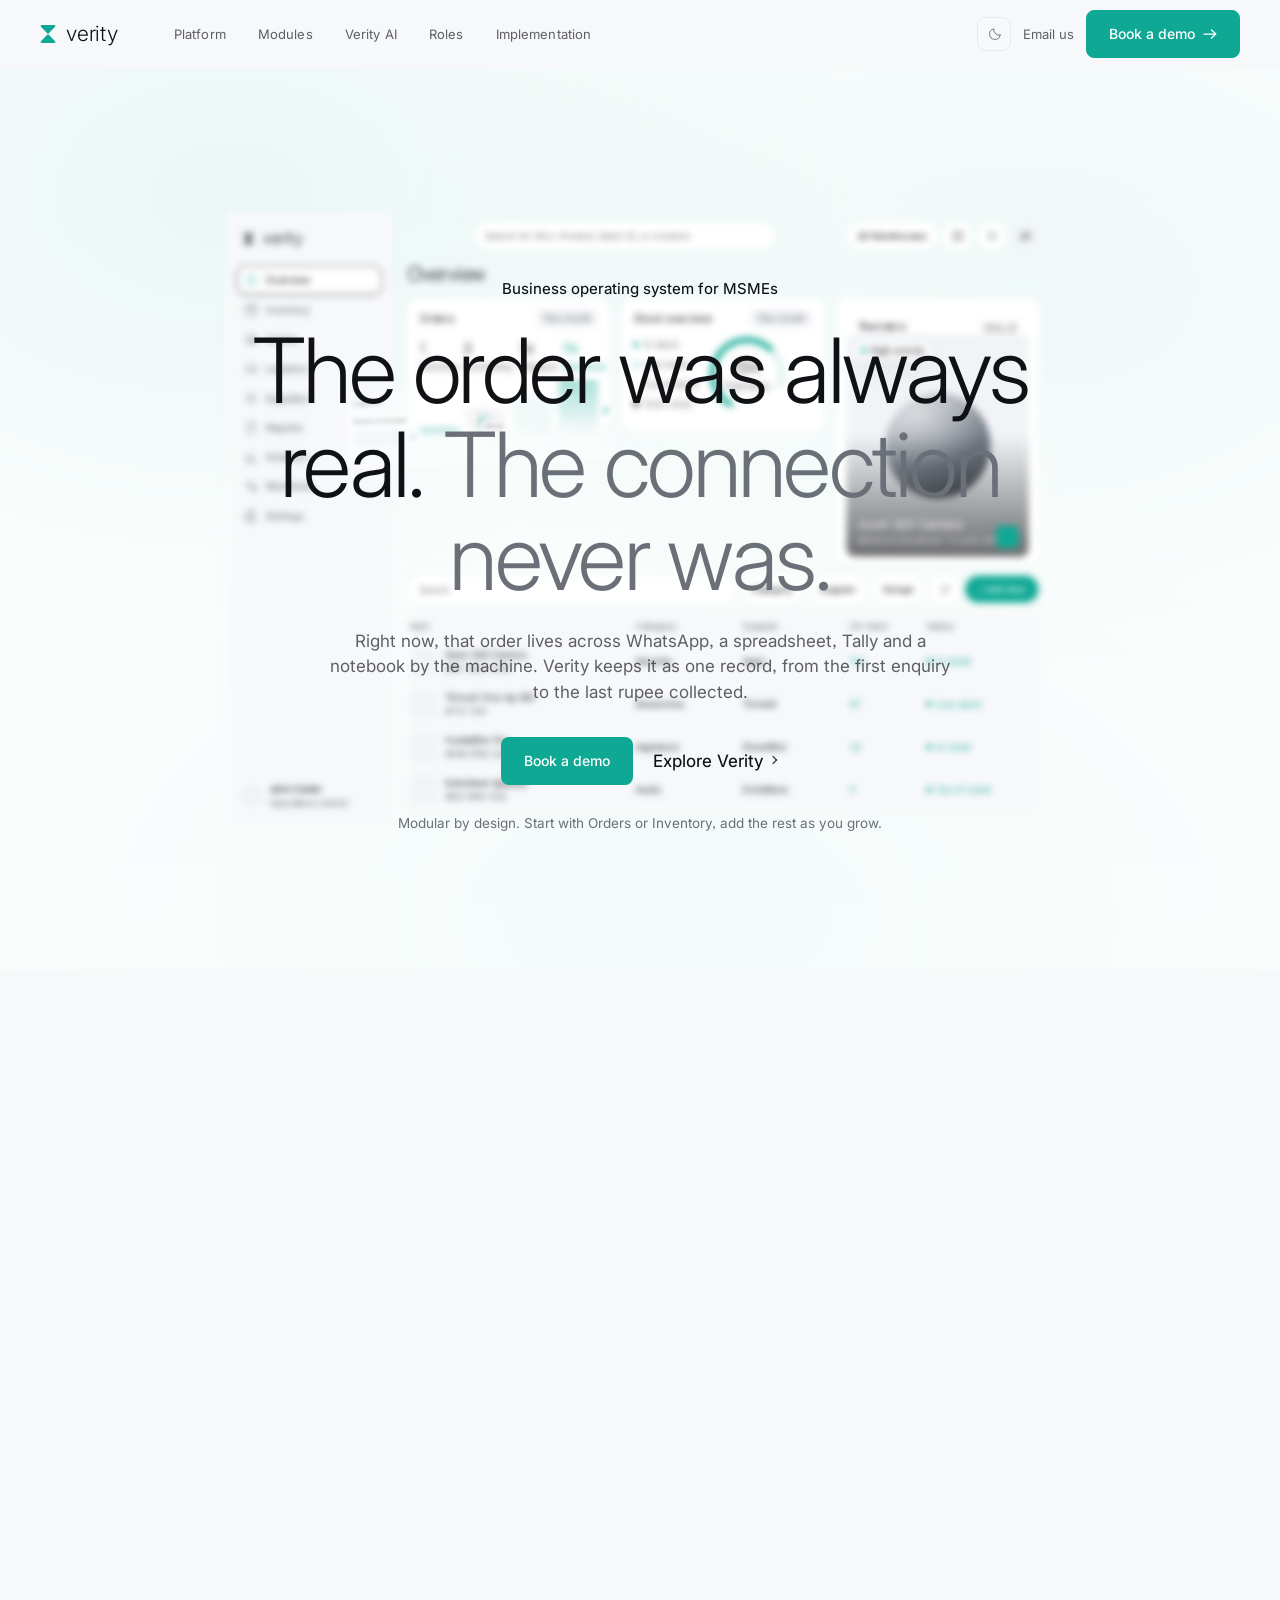
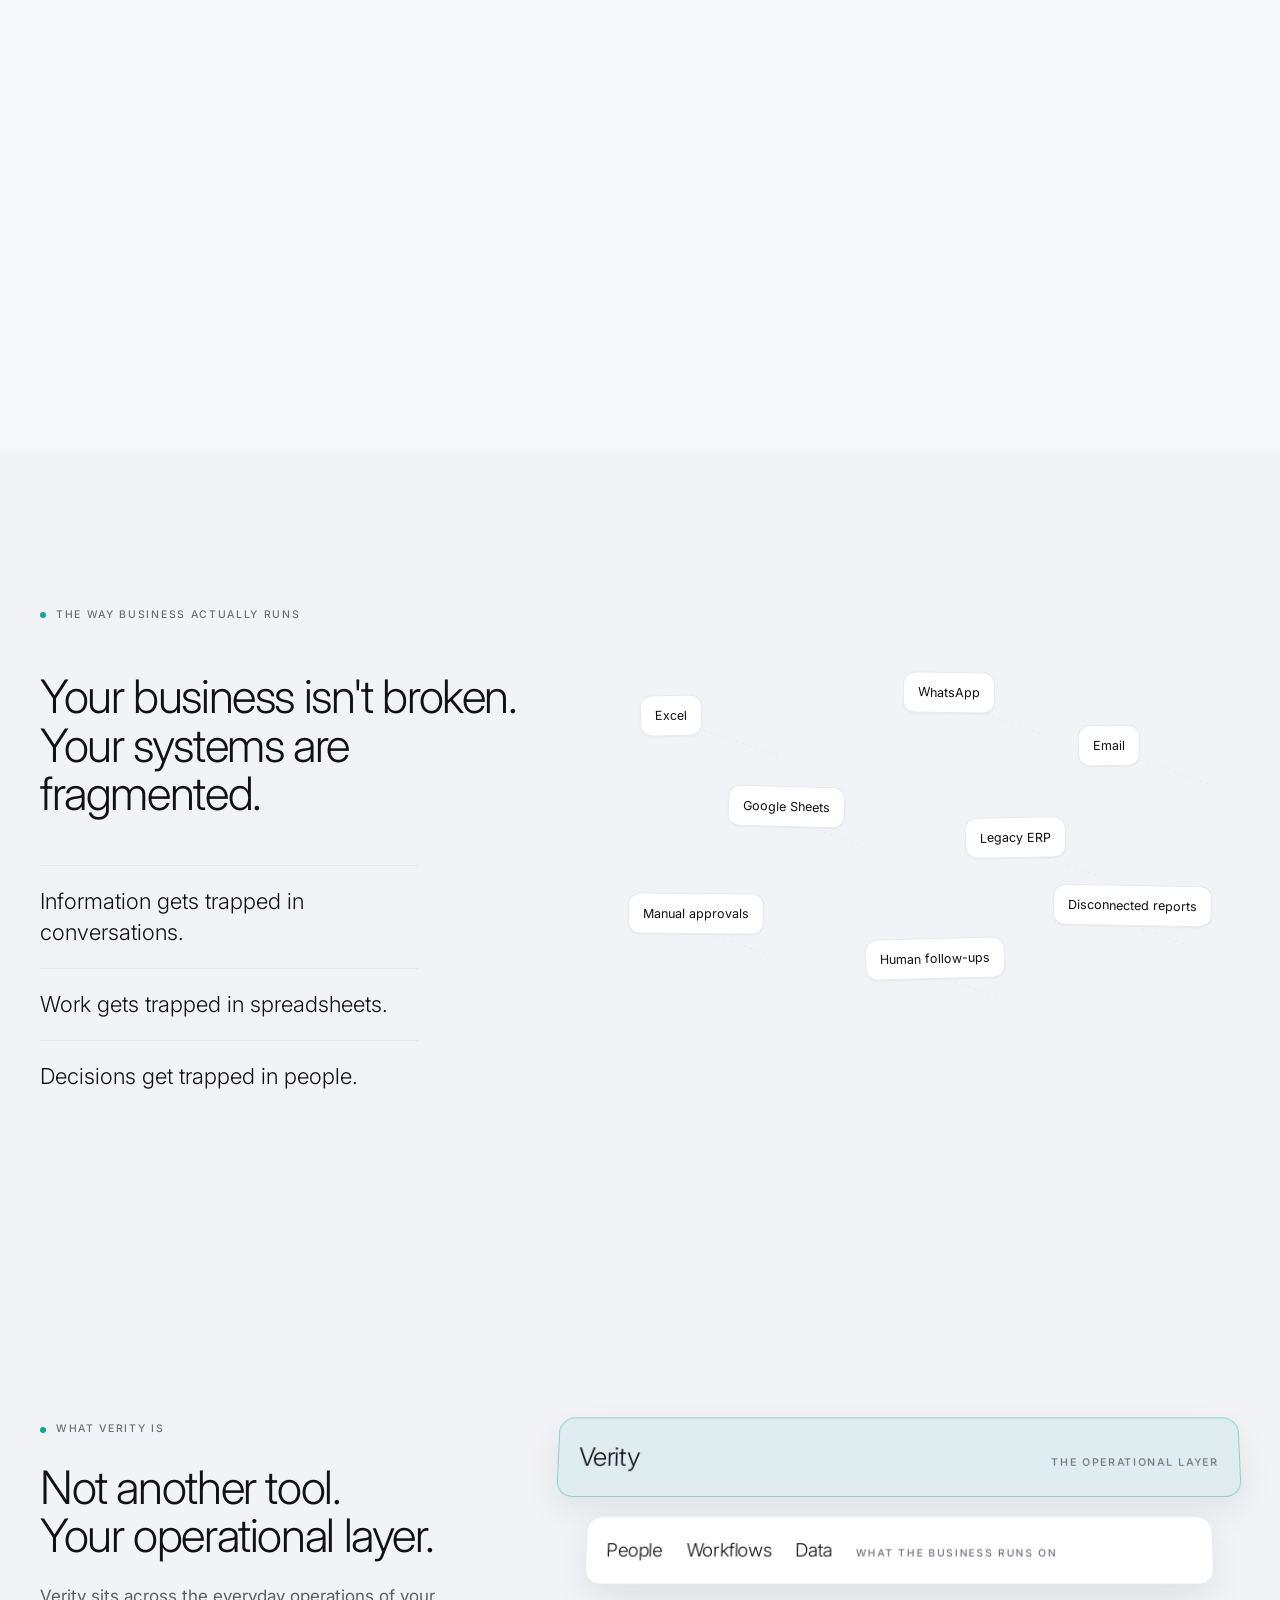
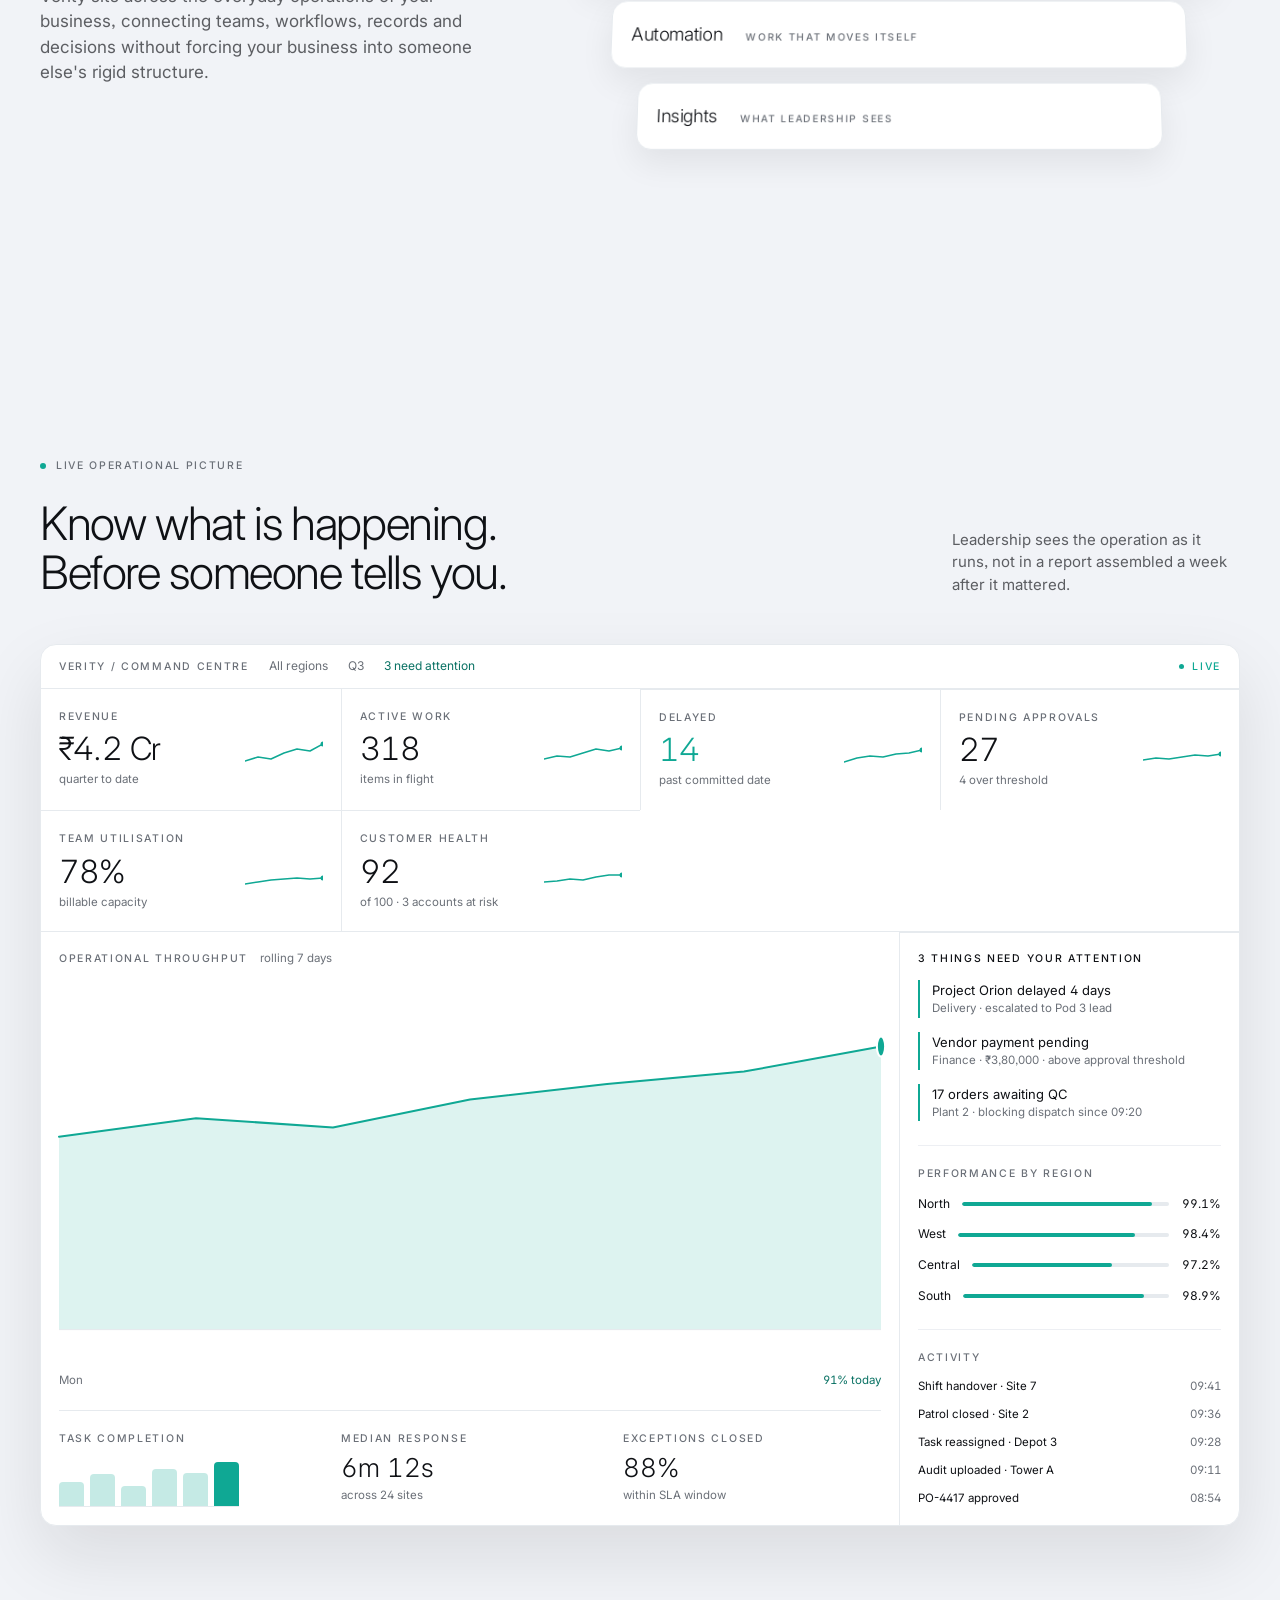
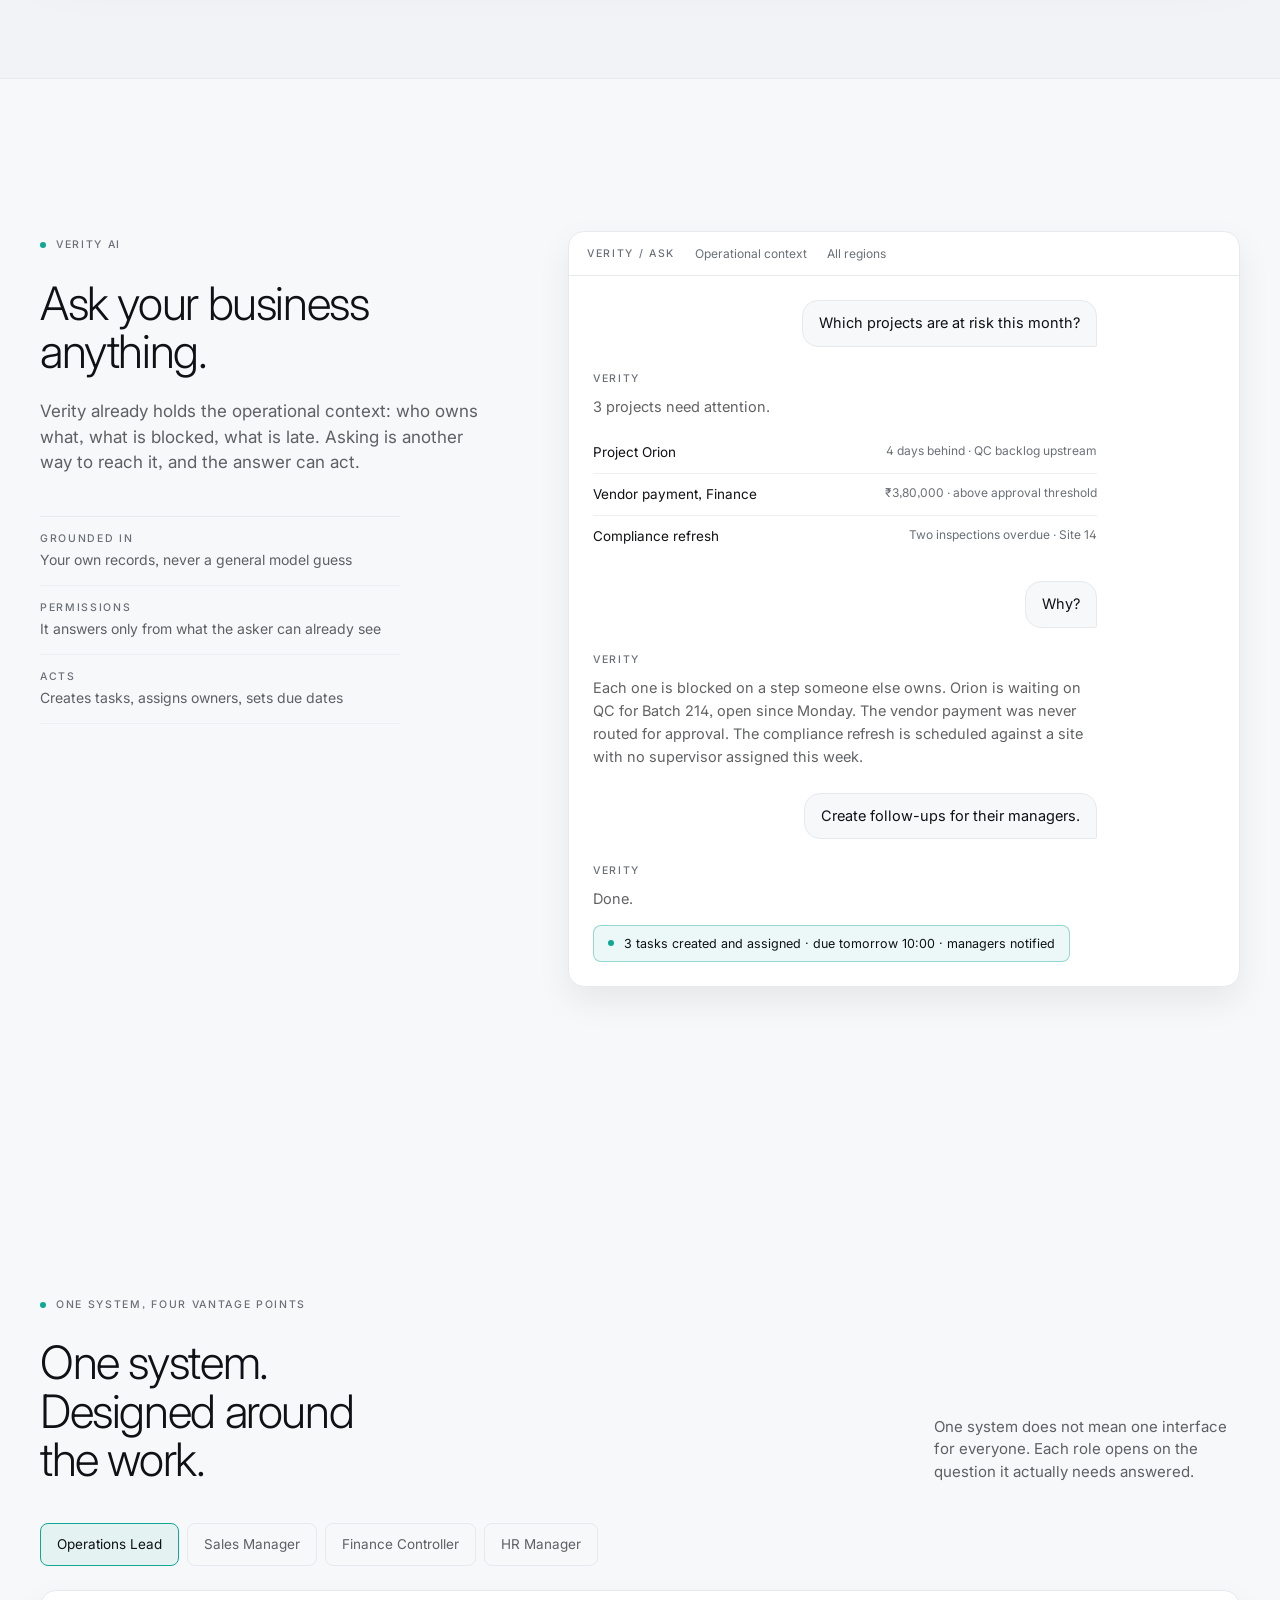
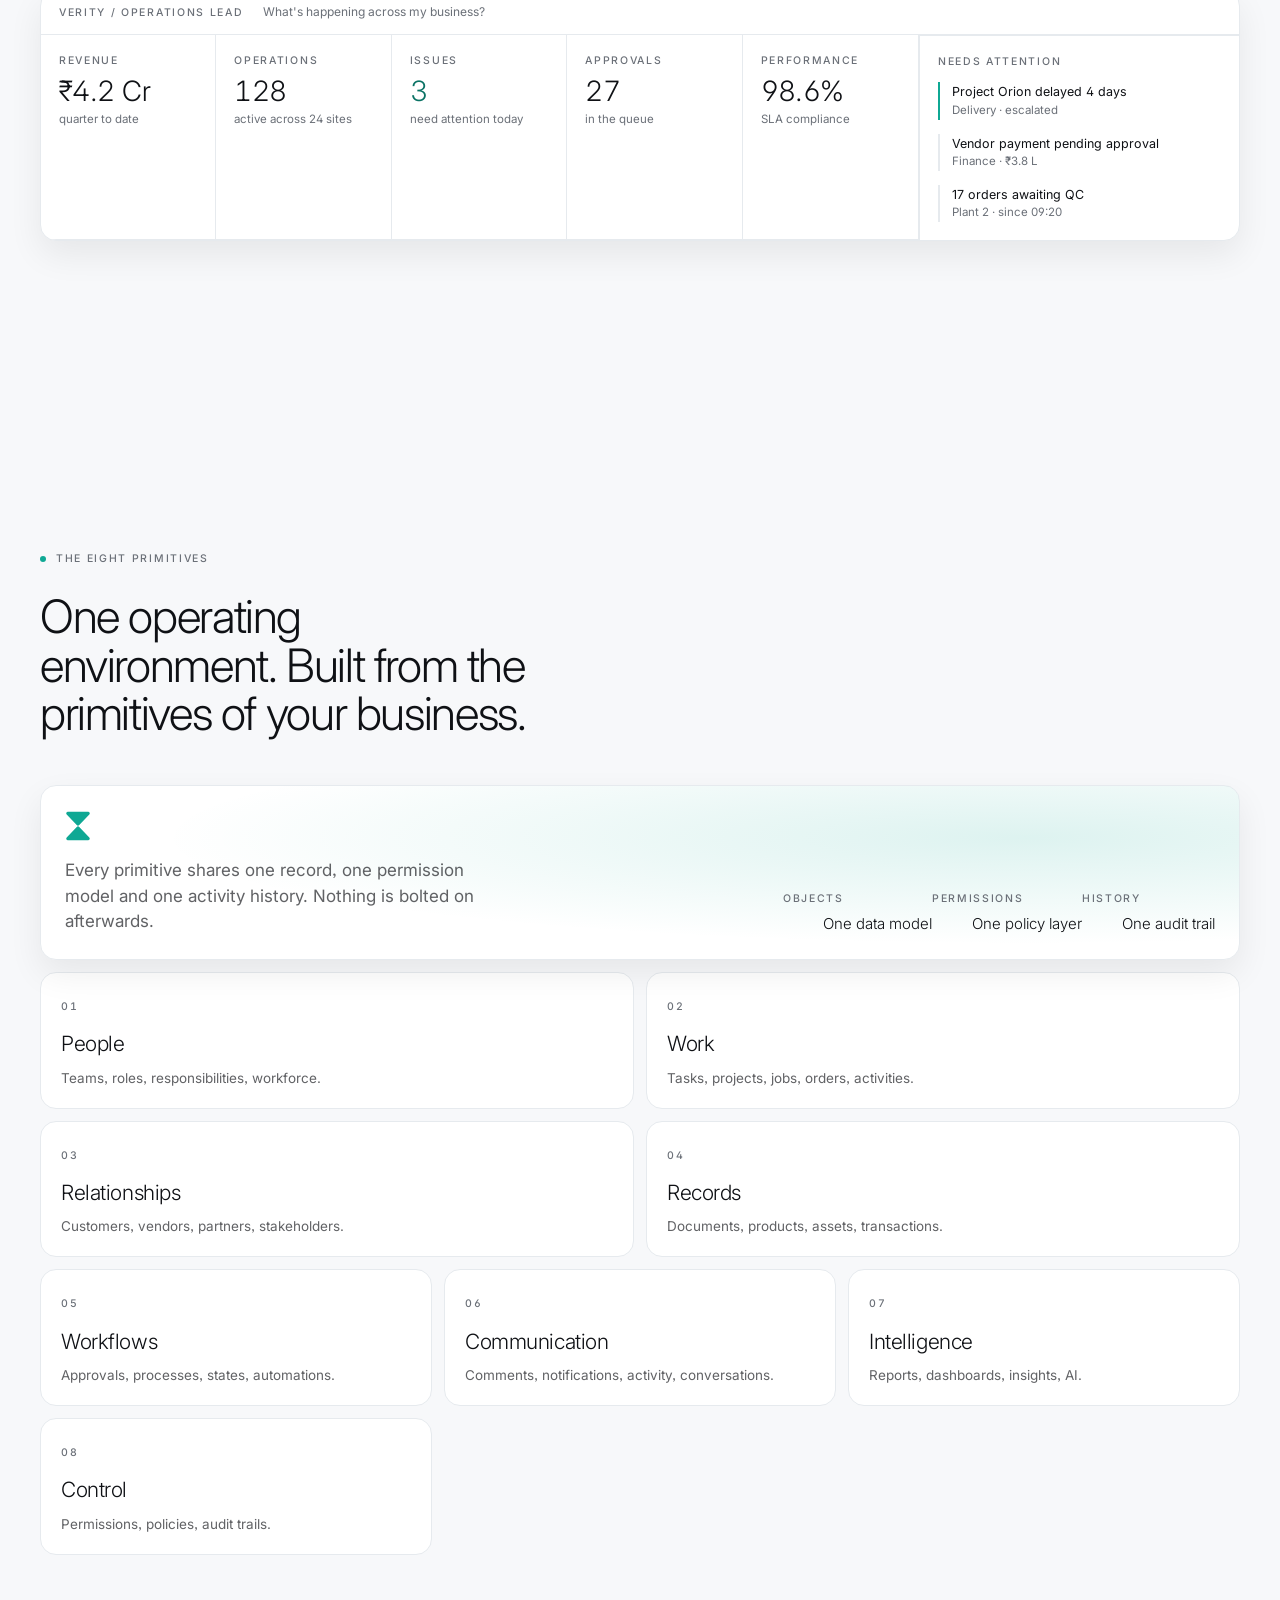
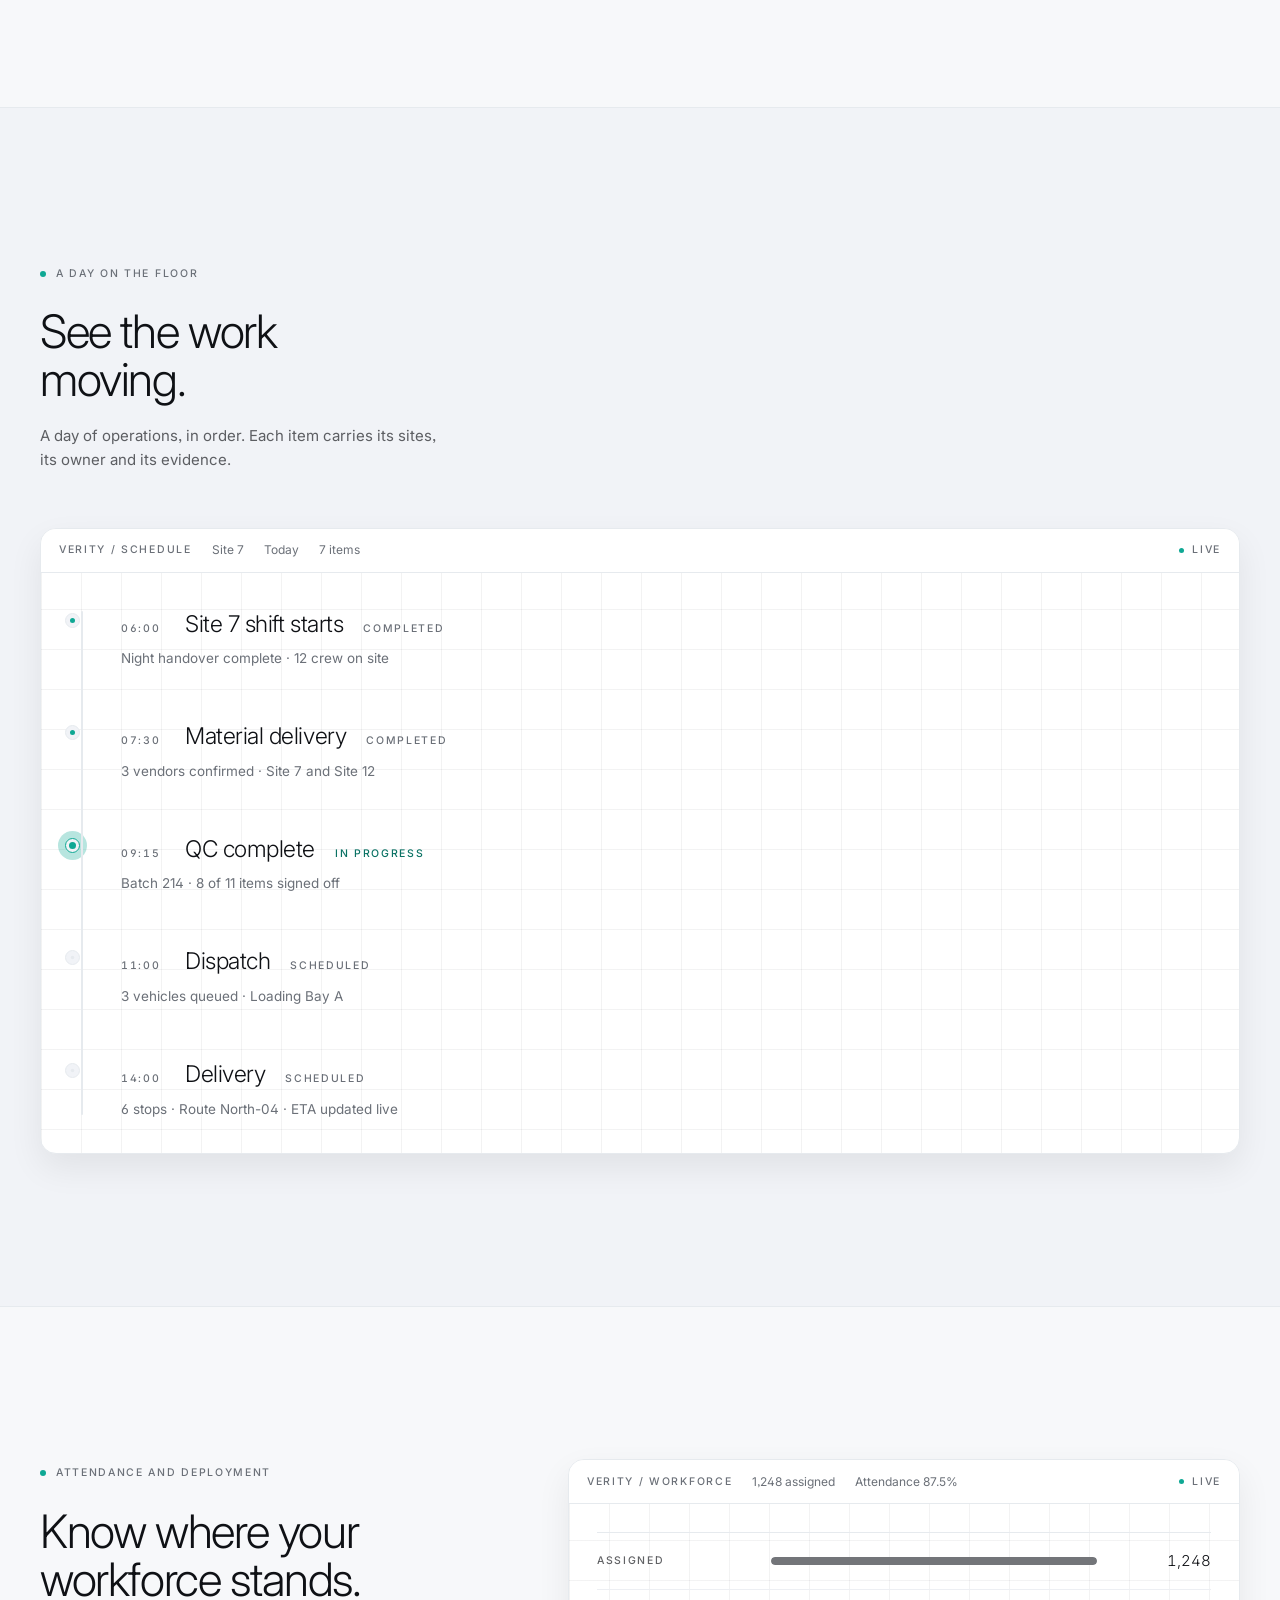
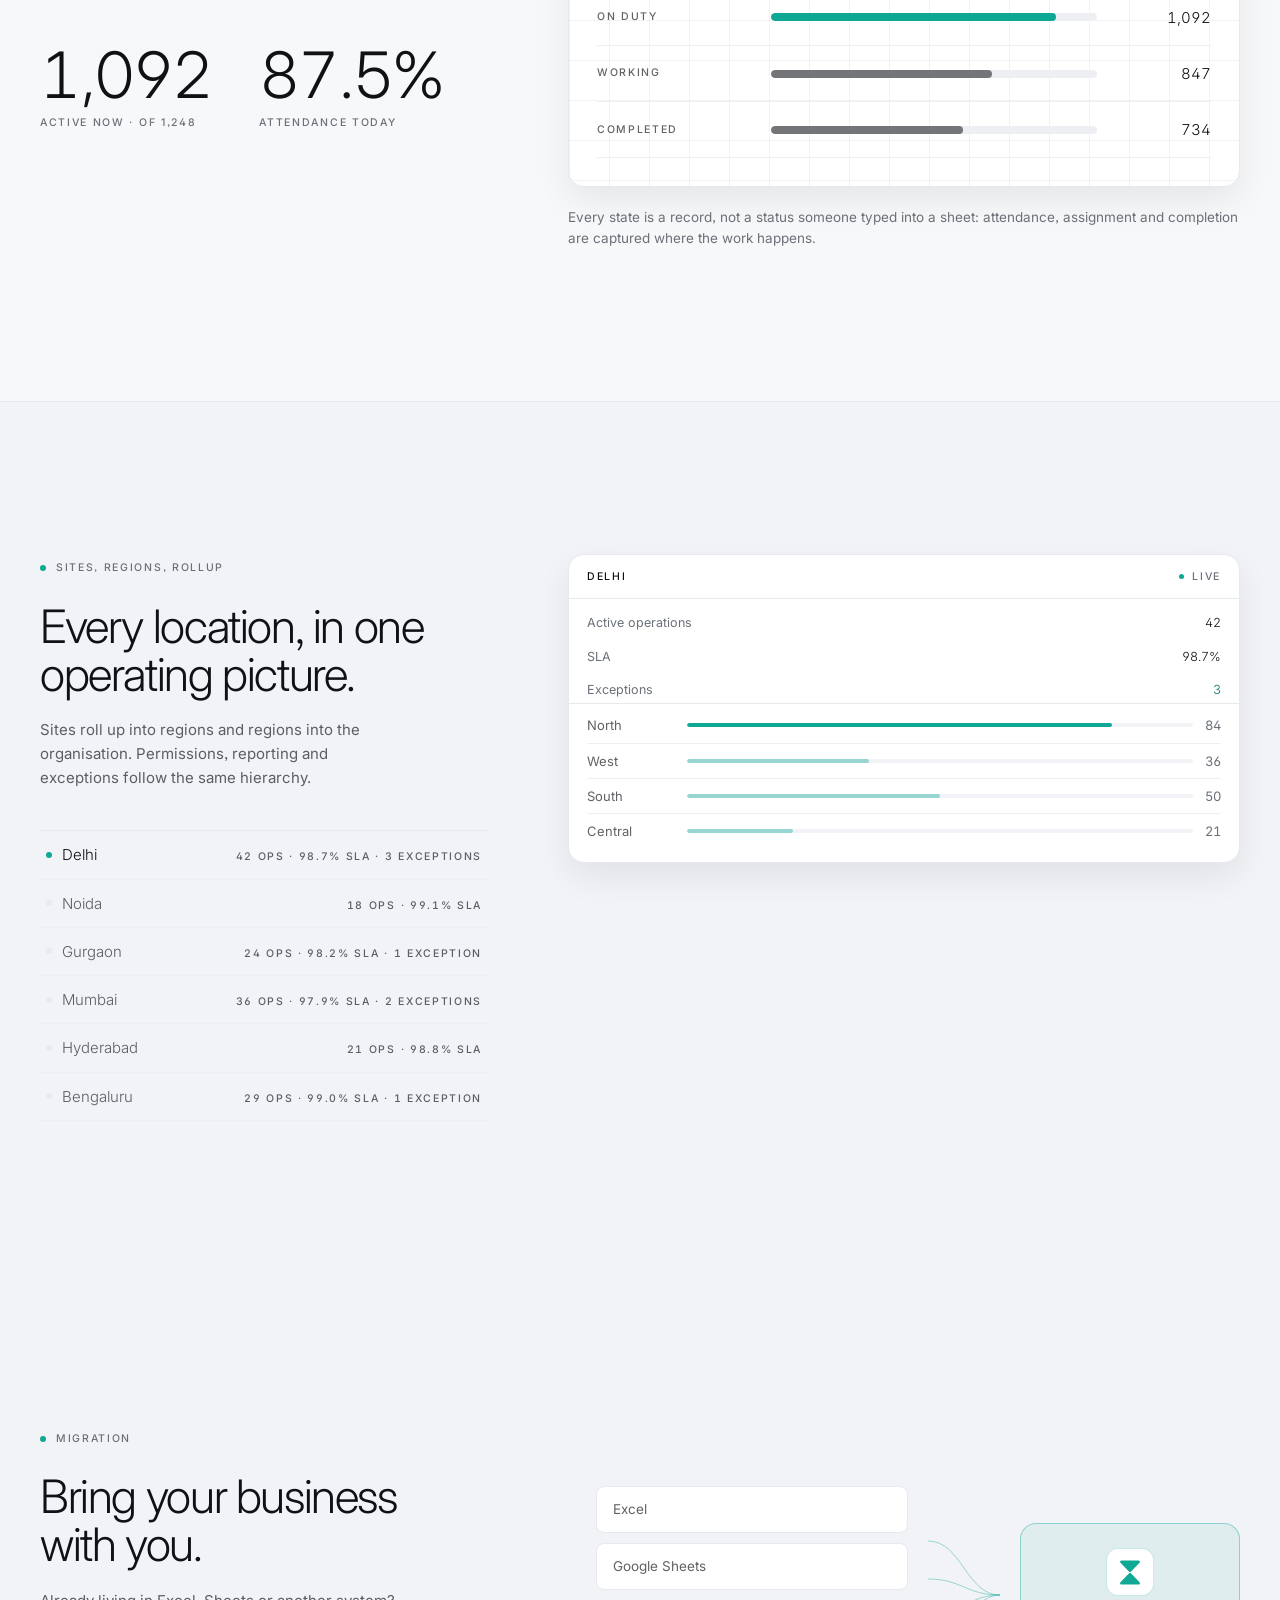
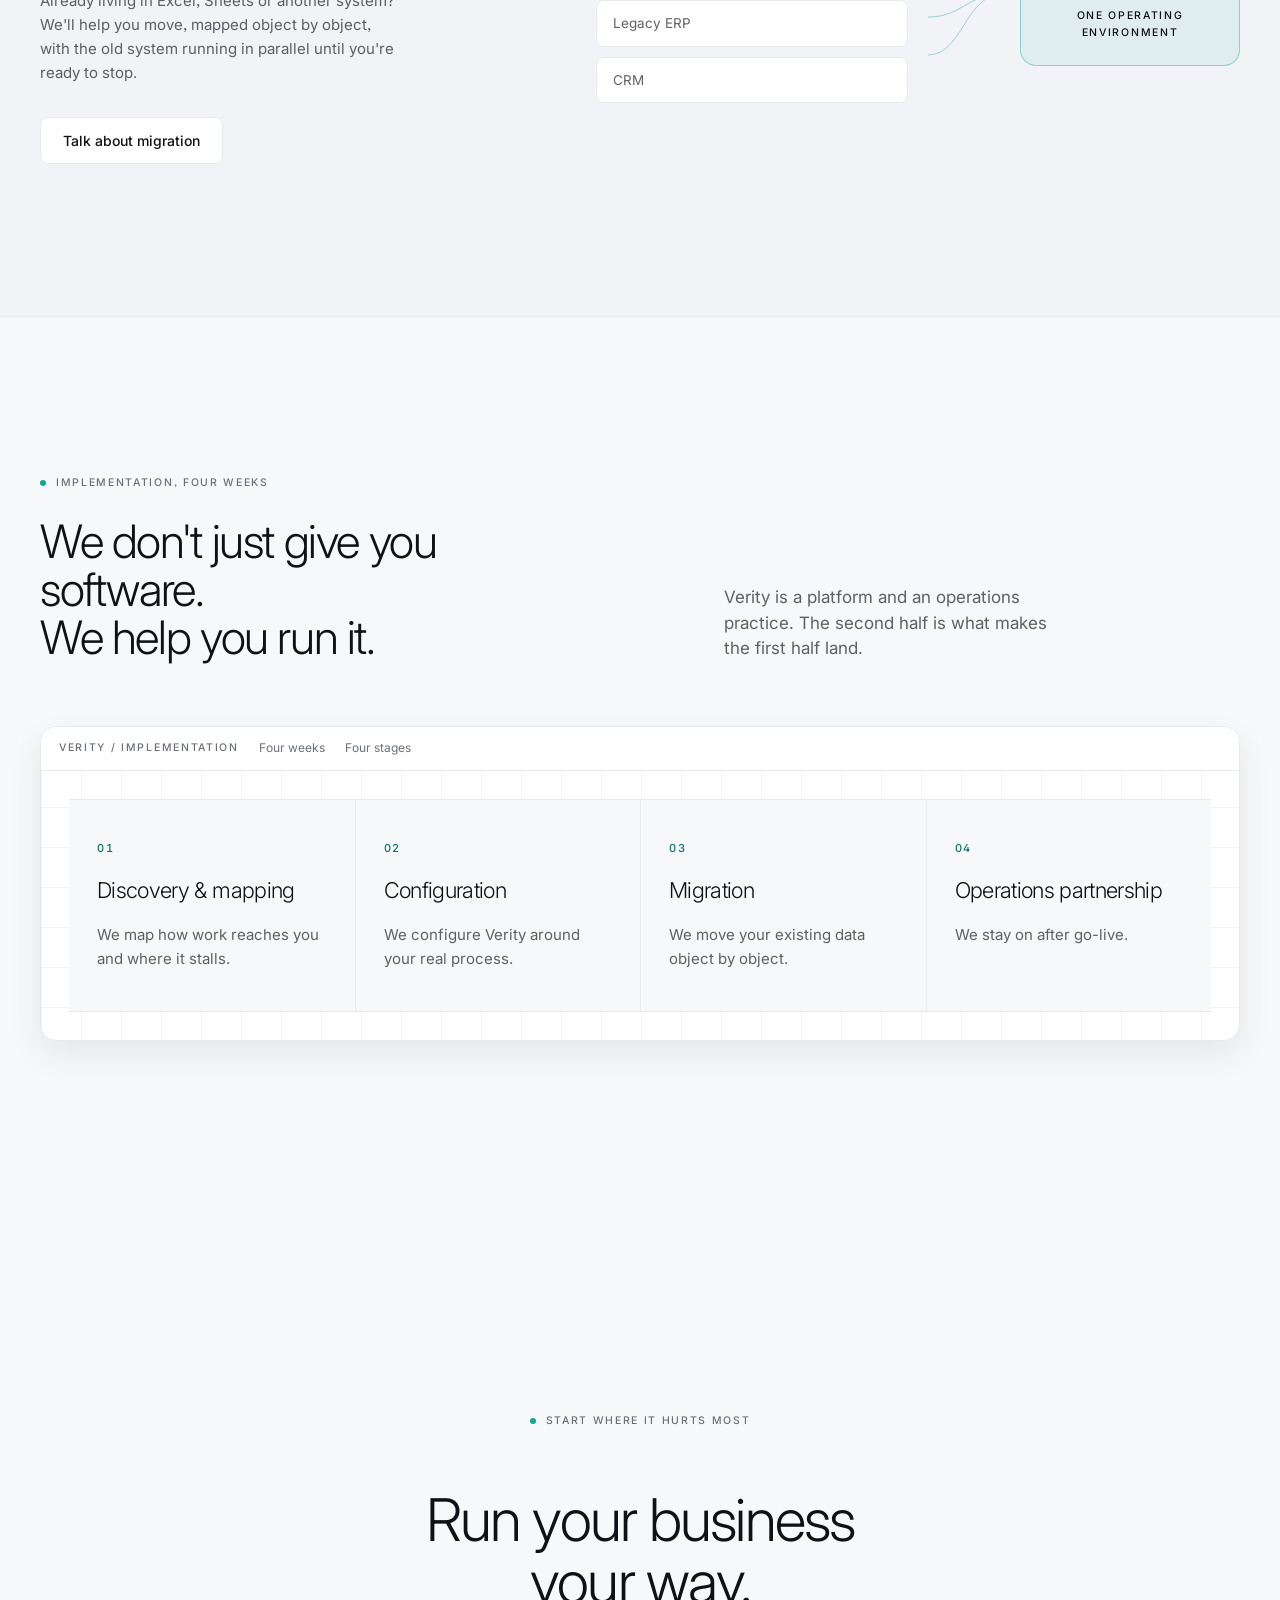
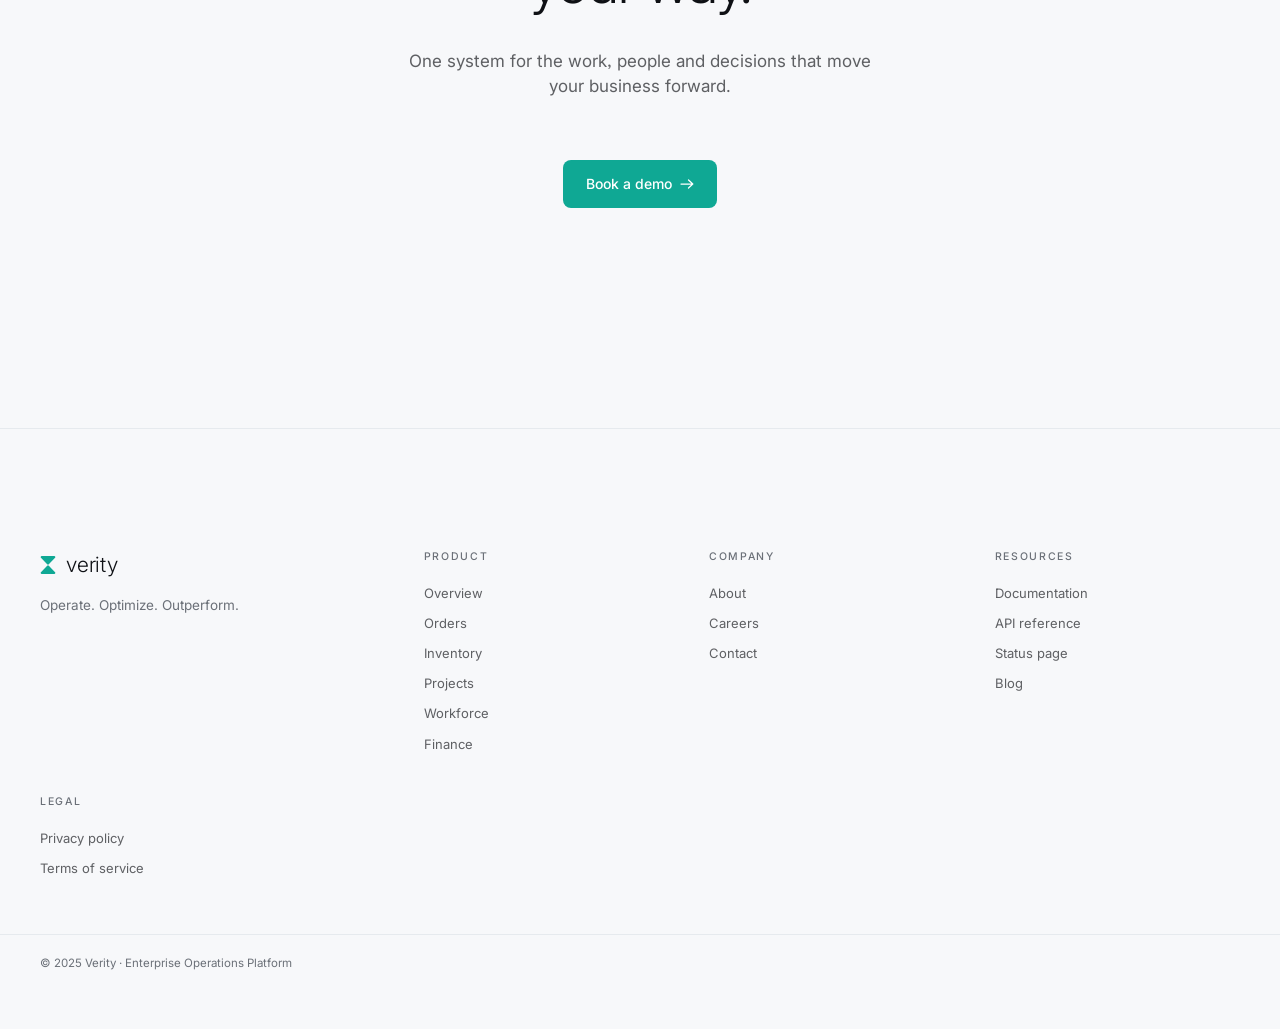
==== commit 8fb8d91d: "Rework landing page against the reference app's design system Extract the design contract from verit" ====
--- a/index.html
+++ b/index.html
@@ -1,59 +1,106 @@
 <!doctype html>
-<html lang="en">
+<html lang="en" data-theme="light">
 <head>
 <meta charset="utf-8">
 <meta name="viewport" content="width=device-width, initial-scale=1">
-<title>Verity — Business operating system for MSMEs</title>
-<meta name="description" content="Verity connects customers, orders, inventory, projects, people and operations into one modular business platform built for growing MSMEs.">
-<link rel="stylesheet" href="css/base.css?v=8">
-<link rel="stylesheet" href="css/overview-theme.css?v=8">
-<link rel="stylesheet" href="css/hero.css?v=8">
-<link rel="stylesheet" href="css/dash.css?v=8">
-<link rel="stylesheet" href="css/concept.css?v=8">
-<link rel="stylesheet" href="css/intelligence.css?v=8">
-<link rel="stylesheet" href="css/proof.css?v=8">
+<meta name="color-scheme" content="light dark">
+<meta name="theme-color" content="#f7f8fa" media="(prefers-color-scheme: light)">
+<meta name="theme-color" content="#0f1115" media="(prefers-color-scheme: dark)">
+<title>Verity: the operating system for modern business</title>
+<meta name="description" content="Verity connects the people, processes, data and workflows that keep your business moving, in one configurable operational workspace.">
+<link rel="icon" type="image/svg+xml" href="data:image/svg+xml,%3Csvg%20xmlns%3D%27http%3A%2F%2Fwww.w3.org%2F2000%2Fsvg%27%20viewBox%3D%270%200%2032%2032%27%3E%3Crect%20width%3D%2732%27%20height%3D%2732%27%20rx%3D%277%27%20fill%3D%27%23F7F8FA%27%2F%3E%3Cg%20transform%3D%27translate%284%201%29%27%3E%3Cpath%20d%3D%27M2.6%201.6h18.8a1.6%201.6%200%20011.2%202.7L13.2%2014a1.6%201.6%200%2001-2.4%200L1.4%204.3A1.6%201.6%200%20012.6%201.6z%27%20fill%3D%27%230FA894%27%2F%3E%3Cpath%20d%3D%27M10.8%2016a1.6%201.6%200%20012.4%200l9.4%209.7a1.6%201.6%200%2001-1.2%202.7H2.6a1.6%201.6%200%2001-1.2-2.7z%27%20fill%3D%27%230FA894%27%2F%3E%3C%2Fg%3E%3C%2Fsvg%3E">
+<script>
+  try {
+    /* Light is the default. Dark is opt-in via the toggle only. */
+    if (localStorage.getItem('verity-theme') === 'dark')
+      document.documentElement.setAttribute('data-theme', 'dark');
+  } catch (e) {}
+</script>
+<link rel="preconnect" href="https://fonts.googleapis.com">
+<link rel="preconnect" href="https://fonts.gstatic.com" crossorigin>
+<link href="https://fonts.googleapis.com/css2?family=Inter:wght@200;300;400;500;600&display=swap" rel="stylesheet">
+<link rel="stylesheet" href="css/base.css?v=48">
+<link rel="stylesheet" href="css/hero.css?v=48">
+<link rel="stylesheet" href="css/dash.css?v=48">
+<link rel="stylesheet" href="css/concept.css?v=48">
+<link rel="stylesheet" href="css/intelligence.css?v=48">
+<link rel="stylesheet" href="css/proof.css?v=48">
+<link rel="stylesheet" href="css/verity.css?v=48">
+<link rel="stylesheet" href="css/sections.css?v=48">
+<link rel="stylesheet" href="css/motion.css?v=48">
 </head>
 <body>
 
-<!-- ===== PIECE A: shell + hero — owned by css/hero.css ===== -->
+<a href="#main" class="skip">Skip to content</a>
+
+<!-- ===================================================== nav ===== -->
+<header class="nav" id="nav">
+  <div class="shell nav-inner">
+    <a href="#top" class="nav-logo" aria-label="Verity, home">
+      <svg width="16" height="20" viewBox="0 0 24 30" aria-hidden="true">
+        <path d="M2.6 1.6h18.8a1.6 1.6 0 011.2 2.7L13.2 14a1.6 1.6 0 01-2.4 0L1.4 4.3A1.6 1.6 0 012.6 1.6z" fill="var(--accent)"/>
+        <path d="M10.8 16a1.6 1.6 0 012.4 0l9.4 9.7a1.6 1.6 0 01-1.2 2.7H2.6a1.6 1.6 0 01-1.2-2.7z" fill="var(--accent)"/>
+      </svg>
+      <span>verity</span>
+    </a>
+
+    <nav class="nav-links" aria-label="Primary">
+      <a href="#platform">Platform</a>
+      <a href="#primitives">Modules</a>
+      <a href="#intelligence">Verity AI</a>
+      <a href="#roles">Roles</a>
+      <a href="#implementation">Implementation</a>
+    </nav>
+
+    <div class="nav-actions">
+      <button type="button" class="theme-toggle" id="theme-toggle" aria-label="Switch to dark theme">
+        <svg class="theme-icon theme-icon--moon" width="15" height="15" viewBox="0 0 24 24" fill="none" stroke="currentColor" stroke-width="1.5" stroke-linecap="round" aria-hidden="true"><path d="M21 13a8.5 8.5 0 0 1-10-10 8.5 8.5 0 1 0 10 10Z"/></svg>
+        <svg class="theme-icon theme-icon--sun" width="15" height="15" viewBox="0 0 24 24" fill="none" stroke="currentColor" stroke-width="1.5" stroke-linecap="round" aria-hidden="true"><circle cx="12" cy="12" r="4.2"/><path d="M12 2.4v2.2M12 19.4v2.2M4.2 12H2M22 12h-2.2M6.3 6.3 4.8 4.8M19.2 19.2l-1.5-1.5M17.7 6.3l1.5-1.5M4.8 19.2l1.5-1.5"/></svg>
+      </button>
+      <a href="mailto:theplotarmour@gmail.com?subject=Verity%20demo" class="nav-signin">Email us</a>
+      <a href="https://wa.me/918744069597?text=Hi%20Verity%2C%20I%27d%20like%20to%20book%20a%20demo." target="_blank" rel="noopener" class="btn btn--primary btn--sm nav-cta">Book a demo
+        <svg width="14" height="10" viewBox="0 0 14 10" fill="none" aria-hidden="true"><path d="M1 5h11.5M8.5 1 12.8 5 8.5 9" stroke="currentColor" stroke-width="1.25" stroke-linecap="round" stroke-linejoin="round"/></svg>
+      </a>
+      <label for="nav-toggle" class="nav-burger" aria-hidden="true">
+        <svg width="16" height="12" viewBox="0 0 16 12" aria-hidden="true"><path d="M0 1.5h16M0 10.5h16" stroke="currentColor" stroke-width="1.3" stroke-linecap="round"/></svg>
+      </label>
+    </div>
+  </div>
+
+  <input type="checkbox" id="nav-toggle" class="nav-toggle-input">
+
+  <div class="nav-sheet" id="mobile-nav">
+    <a href="#platform">Platform</a>
+    <a href="#primitives">Modules</a>
+    <a href="#intelligence">Verity AI</a>
+    <a href="#roles">Roles</a>
+    <a href="#implementation">Implementation</a>
+    <div class="nav-sheet-cta">
+      <a href="https://wa.me/918744069597?text=Hi%20Verity%2C%20I%27d%20like%20to%20book%20a%20demo." target="_blank" rel="noopener" class="btn btn--primary">Book a demo</a>
+      <a href="mailto:theplotarmour@gmail.com?subject=Verity%20demo" class="btn btn--secondary">Email us</a>
+    </div>
+  </div>
+</header>
+
+<main id="main">
+<!-- ===== PIECE A: shell + hero, owned by css/hero.css ===== -->
 <!-- A:START -->
-<header class="hero-nav">
-  <div class="hero-nav-inner shell">
-    <a href="#" class="hero-logo">Verity</a>
-
-    <input type="checkbox" id="hero-nav-toggle" class="hero-nav-toggle-input">
-
-    <nav class="hero-nav-links" aria-label="Primary">
-      <a href="#platform">Platform</a>
-      <a href="#modules">Modules</a>
-      <a href="#industries">Industries</a>
-      <a href="#pricing">Pricing</a>
-    </nav>
-
-    <div class="hero-nav-cta">
-      <a href="https://wa.me/918744069597?text=Hi%20Verity%20%E2%80%94%20I%27d%20like%20to%20book%20a%20demo." class="btn btn--fill" target="_blank" rel="noopener">Book a demo</a>
-      <label for="hero-nav-toggle" class="hero-nav-toggle">
-        <span class="hero-sr-only">Open menu</span>
-        <span aria-hidden="true"></span><span aria-hidden="true"></span><span aria-hidden="true"></span>
-      </label>
-    </div>
-  </div>
-</header>
-
-<section class="hero-scrub">
+
+
+<section class="hero-scrub" id="top" aria-labelledby="hero-heading">
   <div class="hero-stage">
     <div class="hero-wash" aria-hidden="true"></div>
 
     <div class="hero-copy">
       <div class="shell hero-copy-inner">
         <p class="eyebrow hero-eyebrow" data-reveal>Business operating system for MSMEs</p>
-        <h1 class="display hero-headline" data-words>The order was always real&nbsp;— <em>the connection never was.</em></h1>
-        <p class="sub hero-sub" data-reveal>Right now, that order lives across WhatsApp, a spreadsheet, Tally and a notebook by the machine. Verity keeps it as one record — from the first enquiry to the last rupee collected.</p>
+        <h1 class="display hero-headline" id="hero-heading" data-words>The order was always real. <em>The connection never was.</em></h1>
+        <p class="sub hero-sub" data-reveal>Right now, that order lives across WhatsApp, a spreadsheet, Tally and a notebook by the machine. Verity keeps it as one record, from the first enquiry to the last rupee collected.</p>
         <div class="hero-ctas" data-reveal>
-          <a href="https://wa.me/918744069597?text=Hi%20Verity%20%E2%80%94%20I%27d%20like%20to%20book%20a%20demo." class="btn btn--fill" target="_blank" rel="noopener">Book a demo</a>
+          <a href="https://wa.me/918744069597?text=Hi%20Verity%2C%20I%27d%20like%20to%20book%20a%20demo." class="btn btn--fill" target="_blank" rel="noopener">Book a demo</a>
           <a href="#platform" class="hero-explore-link">Explore Verity</a>
         </div>
-        <p class="caption hero-modular-note" data-reveal>Modular by design — start with Orders or Inventory, add the rest as you grow.</p>
+        <p class="caption hero-modular-note" data-reveal>Modular by design. Start with Orders or Inventory, add the rest as you grow.</p>
       </div>
 
     </div>
@@ -65,19 +112,19 @@
 
             <aside class="vd-side" data-shard>
               <div class="vd-brand">
-                <svg width="22" height="22" viewBox="0 0 24 24" fill="currentColor"><path d="M2.6 3.2Q12 6.6 21.4 3.2L12 12Z"/><path d="M2.6 20.8Q12 17.4 21.4 20.8L12 12Z"/></svg>
+                <svg width="22" height="22" viewBox="0 0 24 24" fill="currentColor" aria-hidden="true"><path d="M2.6 3.2Q12 6.6 21.4 3.2L12 12Z"/><path d="M2.6 20.8Q12 17.4 21.4 20.8L12 12Z"/></svg>
                 <span>verity</span>
               </div>
               <nav class="vd-nav">
-                <span class="vd-navitem is-current"><svg viewBox="0 0 24 24" fill="none" stroke="currentColor" stroke-width="1.5" stroke-linecap="round" stroke-linejoin="round"><path d="M3 10.5 12 3l9 7.5"/><path d="M5 9.8V20a1 1 0 0 0 1 1h12a1 1 0 0 0 1-1V9.8"/></svg>Overview</span>
-                <span class="vd-navitem"><svg viewBox="0 0 24 24" fill="none" stroke="currentColor" stroke-width="1.5" stroke-linecap="round" stroke-linejoin="round"><rect x="3" y="4" width="18" height="17" rx="2"/><path d="M3 9h18M8 3v3M16 3v3"/></svg>Inventory</span>
-                <span class="vd-navitem"><svg viewBox="0 0 24 24" fill="none" stroke="currentColor" stroke-width="1.5" stroke-linecap="round" stroke-linejoin="round"><path d="M4 5h11a1 1 0 0 1 1 1v11H5a1 1 0 0 1-1-1V5Z"/><path d="M16 9h3l2 3v5h-5"/><circle cx="8" cy="18" r="1.6"/><circle cx="17" cy="18" r="1.6"/></svg>Orders</span>
-                <span class="vd-navitem"><svg viewBox="0 0 24 24" fill="none" stroke="currentColor" stroke-width="1.5" stroke-linecap="round" stroke-linejoin="round"><rect x="3" y="6" width="18" height="12" rx="3"/><path d="M8 12h.01M12 12h.01M16 12h.01"/></svg>Logistics</span>
-                <span class="vd-navitem"><svg viewBox="0 0 24 24" fill="none" stroke="currentColor" stroke-width="1.5" stroke-linecap="round" stroke-linejoin="round"><circle cx="9" cy="8" r="3"/><path d="M3 20a6 6 0 0 1 12 0"/><path d="M17 7.5a2.5 2.5 0 0 1 0 5M18 20a5 5 0 0 0-2-4"/></svg>Suppliers</span>
-                <span class="vd-navitem"><svg viewBox="0 0 24 24" fill="none" stroke="currentColor" stroke-width="1.5" stroke-linecap="round" stroke-linejoin="round"><path d="M6 3h8l4 4v14a1 1 0 0 1-1 1H6a1 1 0 0 1-1-1V4a1 1 0 0 1 1-1Z"/><path d="M14 3v4h4"/></svg>Reports</span>
-                <span class="vd-navitem"><svg viewBox="0 0 24 24" fill="none" stroke="currentColor" stroke-width="1.5" stroke-linecap="round" stroke-linejoin="round"><path d="M4 20V10M10 20V4M16 20v-7M22 20H2"/></svg>Analytics</span>
-                <span class="vd-navitem"><svg viewBox="0 0 24 24" fill="none" stroke="currentColor" stroke-width="1.5" stroke-linecap="round" stroke-linejoin="round"><circle cx="6" cy="7" r="2.5"/><circle cx="18" cy="17" r="2.5"/><path d="M8.5 7H14a4 4 0 0 1 0 8h-4"/></svg>Workflows</span>
-                <span class="vd-navitem"><svg viewBox="0 0 24 24" fill="none" stroke="currentColor" stroke-width="1.5" stroke-linecap="round" stroke-linejoin="round"><circle cx="12" cy="12" r="3"/><path d="M19.4 15a1.6 1.6 0 0 0 .3 1.8l.1.1a2 2 0 1 1-2.8 2.8l-.1-.1a1.6 1.6 0 0 0-2.7 1.1V21a2 2 0 1 1-4 0v-.1A1.6 1.6 0 0 0 7.5 19.4a1.6 1.6 0 0 0-1.8.3l-.1.1a2 2 0 1 1-2.8-2.8l.1-.1A1.6 1.6 0 0 0 3 15a2 2 0 1 1 0-4 1.6 1.6 0 0 0 1.5-1.1 1.6 1.6 0 0 0-.3-1.8l-.1-.1a2 2 0 1 1 2.8-2.8l.1.1A1.6 1.6 0 0 0 9 4.6 2 2 0 1 1 13 4.6a1.6 1.6 0 0 0 1.8.3 1.6 1.6 0 0 0 1-1.5V3a2 2 0 1 1 4 0"/></svg>Settings</span>
+                <span class="vd-navitem is-current"><svg viewBox="0 0 24 24" fill="none" stroke="currentColor" stroke-width="1.5" stroke-linecap="round" stroke-linejoin="round" aria-hidden="true"><path d="M3 10.5 12 3l9 7.5"/><path d="M5 9.8V20a1 1 0 0 0 1 1h12a1 1 0 0 0 1-1V9.8"/></svg>Overview</span>
+                <span class="vd-navitem"><svg viewBox="0 0 24 24" fill="none" stroke="currentColor" stroke-width="1.5" stroke-linecap="round" stroke-linejoin="round" aria-hidden="true"><rect x="3" y="4" width="18" height="17" rx="2"/><path d="M3 9h18M8 3v3M16 3v3"/></svg>Inventory</span>
+                <span class="vd-navitem"><svg viewBox="0 0 24 24" fill="none" stroke="currentColor" stroke-width="1.5" stroke-linecap="round" stroke-linejoin="round" aria-hidden="true"><path d="M4 5h11a1 1 0 0 1 1 1v11H5a1 1 0 0 1-1-1V5Z"/><path d="M16 9h3l2 3v5h-5"/><circle cx="8" cy="18" r="1.6"/><circle cx="17" cy="18" r="1.6"/></svg>Orders</span>
+                <span class="vd-navitem"><svg viewBox="0 0 24 24" fill="none" stroke="currentColor" stroke-width="1.5" stroke-linecap="round" stroke-linejoin="round" aria-hidden="true"><rect x="3" y="6" width="18" height="12" rx="3"/><path d="M8 12h.01M12 12h.01M16 12h.01"/></svg>Logistics</span>
+                <span class="vd-navitem"><svg viewBox="0 0 24 24" fill="none" stroke="currentColor" stroke-width="1.5" stroke-linecap="round" stroke-linejoin="round" aria-hidden="true"><circle cx="9" cy="8" r="3"/><path d="M3 20a6 6 0 0 1 12 0"/><path d="M17 7.5a2.5 2.5 0 0 1 0 5M18 20a5 5 0 0 0-2-4"/></svg>Suppliers</span>
+                <span class="vd-navitem"><svg viewBox="0 0 24 24" fill="none" stroke="currentColor" stroke-width="1.5" stroke-linecap="round" stroke-linejoin="round" aria-hidden="true"><path d="M6 3h8l4 4v14a1 1 0 0 1-1 1H6a1 1 0 0 1-1-1V4a1 1 0 0 1 1-1Z"/><path d="M14 3v4h4"/></svg>Reports</span>
+                <span class="vd-navitem"><svg viewBox="0 0 24 24" fill="none" stroke="currentColor" stroke-width="1.5" stroke-linecap="round" stroke-linejoin="round" aria-hidden="true"><path d="M4 20V10M10 20V4M16 20v-7M22 20H2"/></svg>Analytics</span>
+                <span class="vd-navitem"><svg viewBox="0 0 24 24" fill="none" stroke="currentColor" stroke-width="1.5" stroke-linecap="round" stroke-linejoin="round" aria-hidden="true"><circle cx="6" cy="7" r="2.5"/><circle cx="18" cy="17" r="2.5"/><path d="M8.5 7H14a4 4 0 0 1 0 8h-4"/></svg>Workflows</span>
+                <span class="vd-navitem"><svg viewBox="0 0 24 24" fill="none" stroke="currentColor" stroke-width="1.5" stroke-linecap="round" stroke-linejoin="round" aria-hidden="true"><circle cx="12" cy="12" r="3"/><path d="M19.4 15a1.6 1.6 0 0 0 .3 1.8l.1.1a2 2 0 1 1-2.8 2.8l-.1-.1a1.6 1.6 0 0 0-2.7 1.1V21a2 2 0 1 1-4 0v-.1A1.6 1.6 0 0 0 7.5 19.4a1.6 1.6 0 0 0-1.8.3l-.1.1a2 2 0 1 1-2.8-2.8l.1-.1A1.6 1.6 0 0 0 3 15a2 2 0 1 1 0-4 1.6 1.6 0 0 0 1.5-1.1 1.6 1.6 0 0 0-.3-1.8l-.1-.1a2 2 0 1 1 2.8-2.8l.1.1A1.6 1.6 0 0 0 9 4.6 2 2 0 1 1 13 4.6a1.6 1.6 0 0 0 1.8.3 1.6 1.6 0 0 0 1-1.5V3a2 2 0 1 1 4 0"/></svg>Settings</span>
               </nav>
               <div class="vd-user">
                 <span class="vd-avatar"></span>
@@ -89,8 +136,8 @@
               <header class="vd-top" data-shard>
                 <span class="vd-search">Search for SKU, Product, Batch ID, or Location</span>
                 <span class="vd-pill">All Warehouses</span>
-                <span class="vd-iconbtn"><svg viewBox="0 0 24 24" fill="none" stroke="currentColor" stroke-width="1.5" stroke-linecap="round" stroke-linejoin="round"><rect x="3" y="3" width="7" height="7" rx="1.6"/><rect x="14" y="3" width="7" height="7" rx="1.6"/><rect x="3" y="14" width="7" height="7" rx="1.6"/><rect x="14" y="14" width="7" height="7" rx="1.6"/></svg></span>
-                <span class="vd-iconbtn"><svg viewBox="0 0 24 24" fill="none" stroke="currentColor" stroke-width="1.5" stroke-linecap="round" stroke-linejoin="round"><path d="M6 9a6 6 0 1 1 12 0c0 4 1.5 5.5 1.5 5.5h-15S6 13 6 9Z"/><path d="M10 19a2 2 0 0 0 4 0"/></svg></span>
+                <span class="vd-iconbtn"><svg viewBox="0 0 24 24" fill="none" stroke="currentColor" stroke-width="1.5" stroke-linecap="round" stroke-linejoin="round" aria-hidden="true"><rect x="3" y="3" width="7" height="7" rx="1.6"/><rect x="14" y="3" width="7" height="7" rx="1.6"/><rect x="3" y="14" width="7" height="7" rx="1.6"/><rect x="14" y="14" width="7" height="7" rx="1.6"/></svg></span>
+                <span class="vd-iconbtn"><svg viewBox="0 0 24 24" fill="none" stroke="currentColor" stroke-width="1.5" stroke-linecap="round" stroke-linejoin="round" aria-hidden="true"><path d="M6 9a6 6 0 1 1 12 0c0 4 1.5 5.5 1.5 5.5h-15S6 13 6 9Z"/><path d="M10 19a2 2 0 0 0 4 0"/></svg></span>
                 <span class="vd-initials">JC</span>
               </header>
 
@@ -138,10 +185,10 @@
 
                 <article class="vd-card vd-logi" data-shard>
                   <div class="vd-map">
-                    <svg viewBox="0 0 800 260" preserveAspectRatio="xMidYMid slice">
+                    <svg viewBox="0 0 800 260" preserveAspectRatio="xMidYMid slice" aria-hidden="true">
                       <defs>
                         <pattern id="vdLand" width="7" height="7" patternUnits="userSpaceOnUse"><circle cx="1.6" cy="1.6" r="1.5" fill="currentColor"/></pattern>
-                        <radialGradient id="vdGlow"><stop offset="0%" stop-color="#00d1b2" stop-opacity=".85"/><stop offset="60%" stop-color="#00d1b2" stop-opacity=".18"/><stop offset="100%" stop-color="#00d1b2" stop-opacity="0"/></radialGradient>
+                        <radialGradient id="vdGlow"><stop offset="0%" stop-color="var(--accent)" stop-opacity=".85"/><stop offset="60%" stop-color="var(--accent)" stop-opacity=".18"/><stop offset="100%" stop-color="var(--accent)" stop-opacity="0"/></radialGradient>
                       </defs>
                       <g fill="url(#vdLand)">
                         <path d="M60 54c26-16 66-18 96-9 22 7 40 3 58 12 12 6 8 22-6 30-18 10-24 28-42 34-16 6-28 22-46 17-20-6-22-29-38-40-16-11-40-33-22-44Z"/>
@@ -151,10 +198,10 @@
                         <path d="M600 168c20-7 44 5 51 23 7 21-11 39-32 39-23 0-41-18-37-41 2-12 9-18 18-21Z"/>
                       </g>
                       <g>
-                        <path d="M196 118 Q330 60 430 130 T672 108" fill="none" stroke="#00d1b2" stroke-opacity=".5" stroke-width="1.4" stroke-dasharray="3 6" stroke-linecap="round"/>
-                        <circle cx="196" cy="118" r="46" fill="url(#vdGlow)"/><circle cx="196" cy="118" r="5" fill="#00d1b2"/>
-                        <circle cx="612" cy="92" r="26" fill="url(#vdGlow)"/><circle cx="612" cy="92" r="3.4" fill="#00d1b2"/>
-                        <circle cx="668" cy="152" r="22" fill="url(#vdGlow)"/><circle cx="668" cy="152" r="3.4" fill="#00d1b2"/>
+                        <path d="M196 118 Q330 60 430 130 T672 108" fill="none" stroke="var(--accent)" stroke-opacity=".5" stroke-width="1.4" stroke-dasharray="3 6" stroke-linecap="round"/>
+                        <circle cx="196" cy="118" r="46" fill="url(#vdGlow)"/><circle cx="196" cy="118" r="5" fill="var(--accent)"/>
+                        <circle cx="612" cy="92" r="26" fill="url(#vdGlow)"/><circle cx="612" cy="92" r="3.4" fill="var(--accent)"/>
+                        <circle cx="668" cy="152" r="22" fill="url(#vdGlow)"/><circle cx="668" cy="152" r="3.4" fill="var(--accent)"/>
                       </g>
                     </svg>
                   </div>
@@ -172,7 +219,7 @@
                 <span class="vd-pill">Category</span>
                 <span class="vd-pill">Supplier</span>
                 <span class="vd-pill">Design</span>
-                <span class="vd-iconbtn"><svg viewBox="0 0 24 24" fill="none" stroke="currentColor" stroke-width="1.5" stroke-linecap="round" stroke-linejoin="round"><path d="M4 7h10M18 7h2M4 17h4M12 17h8"/><circle cx="16" cy="7" r="2"/><circle cx="10" cy="17" r="2"/></svg></span>
+                <span class="vd-iconbtn"><svg viewBox="0 0 24 24" fill="none" stroke="currentColor" stroke-width="1.5" stroke-linecap="round" stroke-linejoin="round" aria-hidden="true"><path d="M4 7h10M18 7h2M4 17h4M12 17h8"/><circle cx="16" cy="7" r="2"/><circle cx="10" cy="17" r="2"/></svg></span>
                 <span class="vd-add">+ Add item</span>
               </div>
 
@@ -193,662 +240,1132 @@
 </section>
 <!-- A:END -->
 
-<!-- ===== PIECE B: concept + modules — owned by css/concept.css ===== -->
+<!-- ===== PIECE B: concept + modules, owned by css/concept.css ===== -->
 <!-- B:START -->
 
-<!-- ---------- B1: the fragmentation problem ---------- -->
-<section class="cn-frag band" id="problem">
-  <div class="shell cn-frag-inner">
-    <div class="cn-frag-copy">
-      <p class="eyebrow" data-reveal>The Tuesday problem</p>
-      <h2 class="h-lg cn-frag-heading" data-words>Disconnected.</h2>
-      <p class="sub cn-frag-sub cn-deck" data-reveal>WhatsApp holds the chat. Excel holds the stock count. Tally holds the books. None of them talk to each other.</p>
-      <p class="cn-frag-quote" data-reveal>SO-1042 needed 40 sheets of MS&nbsp;2mm. Excel said 40 were in stock. The floor had 12. <em>Raj knew — he just hadn't opened Excel.</em></p>
-    </div>
-    <div class="cn-frag-scatter" aria-hidden="true" data-reveal>
-      <div class="cn-frag-chip artifact cn-frag-chip--1"><span class="cn-frag-chip-name">WhatsApp</span><small class="cn-frag-chip-line">Customer chat</small></div>
-      <div class="cn-frag-chip artifact cn-frag-chip--2"><span class="cn-frag-chip-name">Excel</span><small class="cn-frag-chip-line">Inventory count</small></div>
-      <div class="cn-frag-chip artifact cn-frag-chip--3"><span class="cn-frag-chip-name">Tally</span><small class="cn-frag-chip-line">Accounts</small></div>
-      <div class="cn-frag-chip artifact cn-frag-chip--4"><span class="cn-frag-chip-name">Notebook</span><small class="cn-frag-chip-line">Shop floor</small></div>
-      <div class="cn-frag-chip artifact cn-frag-chip--5"><span class="cn-frag-chip-name">CRM</span><small class="cn-frag-chip-line">Old leads</small></div>
-      <div class="cn-frag-chip artifact cn-frag-chip--6"><span class="cn-frag-chip-name">Billing tool</span><small class="cn-frag-chip-line">Invoices</small></div>
+<!-- ---------- B1: Fragmentation ---------- -->
+<section class="section section--alt section--tall" id="how-it-works" aria-labelledby="fragmentation-heading">
+  <div class="shell">
+    <p class="eyebrow" data-reveal>The way business actually runs</p>
+
+    <div style="margin-top:48px;display:grid;gap:clamp(48px,5vw,80px);align-items:start;grid-template-columns:minmax(0,0.9fr) minmax(0,1.1fr);">
+      <div>
+        <h2 id="fragmentation-heading" class="h-lg" data-reveal data-words>Your business isn't broken.<br>Your systems are fragmented.</h2>
+
+        <div style="margin-top:48px;max-width:42ch;border-top:1px solid var(--line);" data-stagger="p">
+          <p style="padding:20px 0;border-bottom:1px solid var(--line);font-size:clamp(17px,1.8vw,22px);line-height:1.4;font-weight:300;" data-reveal>Information gets trapped in conversations.</p>
+          <p style="padding:20px 0;border-bottom:1px solid var(--line);font-size:clamp(17px,1.8vw,22px);line-height:1.4;font-weight:300;" data-reveal>Work gets trapped in spreadsheets.</p>
+          <p style="padding:20px 0;font-size:clamp(17px,1.8vw,22px);line-height:1.4;font-weight:300;" data-reveal>Decisions get trapped in people.</p>
+        </div>
+      </div>
+
+      <div style="position:relative;min-height:380px;" role="img" aria-label="Disconnected systems: Excel, WhatsApp, Email, Google Sheets, Legacy ERP, Manual approvals, Human follow-ups, Disconnected reports">
+        <svg style="position:absolute;inset:0;height:100%;width:100%;" aria-hidden="true" fill="none">
+          <line x1="12%" y1="14%" x2="26%" y2="22%" stroke="var(--line)" stroke-width="1" stroke-dasharray="2 5"/>
+          <line x1="54%" y1="8%" x2="68%" y2="16%" stroke="var(--line)" stroke-width="1" stroke-dasharray="2 5"/>
+          <line x1="82%" y1="22%" x2="96%" y2="30%" stroke="var(--line)" stroke-width="1" stroke-dasharray="2 5"/>
+          <line x1="26%" y1="38%" x2="40%" y2="46%" stroke="var(--line)" stroke-width="1" stroke-dasharray="2 5"/>
+          <line x1="64%" y1="46%" x2="78%" y2="54%" stroke="var(--line)" stroke-width="1" stroke-dasharray="2 5"/>
+          <line x1="10%" y1="66%" x2="24%" y2="74%" stroke="var(--line)" stroke-width="1" stroke-dasharray="2 5"/>
+          <line x1="48%" y1="78%" x2="62%" y2="86%" stroke="var(--line)" stroke-width="1" stroke-dasharray="2 5"/>
+          <line x1="78%" y1="64%" x2="92%" y2="72%" stroke="var(--line)" stroke-width="1" stroke-dasharray="2 5"/>
+        </svg>
+        <span style="position:absolute;left:4%;top:6%;transform:rotate(-1.5deg);display:block;border:1px solid var(--line);border-radius:12px;padding:10px 14px;background:var(--surface);font-size:12.5px;box-shadow:var(--elev-low);" data-reveal>Excel</span>
+        <span style="position:absolute;left:46%;top:0%;transform:rotate(1deg);display:block;border:1px solid var(--line);border-radius:12px;padding:10px 14px;background:var(--surface);font-size:12.5px;box-shadow:var(--elev-low);" data-reveal>WhatsApp</span>
+        <span style="position:absolute;left:74%;top:14%;transform:rotate(-0.5deg);display:block;border:1px solid var(--line);border-radius:12px;padding:10px 14px;background:var(--surface);font-size:12.5px;box-shadow:var(--elev-low);" data-reveal>Email</span>
+        <span style="position:absolute;left:18%;top:30%;transform:rotate(1.5deg);display:block;border:1px solid var(--line);border-radius:12px;padding:10px 14px;background:var(--surface);font-size:12.5px;box-shadow:var(--elev-low);" data-reveal>Google Sheets</span>
+        <span style="position:absolute;left:56%;top:38%;transform:rotate(-1deg);display:block;border:1px solid var(--line);border-radius:12px;padding:10px 14px;background:var(--surface);font-size:12.5px;box-shadow:var(--elev-low);" data-reveal>Legacy ERP</span>
+        <span style="position:absolute;left:2%;top:58%;transform:rotate(0.5deg);display:block;border:1px solid var(--line);border-radius:12px;padding:10px 14px;background:var(--surface);font-size:12.5px;box-shadow:var(--elev-low);" data-reveal>Manual approvals</span>
+        <span style="position:absolute;left:40%;top:70%;transform:rotate(-1.5deg);display:block;border:1px solid var(--line);border-radius:12px;padding:10px 14px;background:var(--surface);font-size:12.5px;box-shadow:var(--elev-low);" data-reveal>Human follow-ups</span>
+        <span style="position:absolute;left:70%;top:56%;transform:rotate(1deg);display:block;border:1px solid var(--line);border-radius:12px;padding:10px 14px;background:var(--surface);font-size:12.5px;box-shadow:var(--elev-low);" data-reveal>Disconnected reports</span>
+      </div>
     </div>
   </div>
 </section>
 
-<!-- ---------- B2: the connected chain — one record, nine stops, full-bleed dark band ---------- -->
-<section class="cn-chain band band--dark" id="platform">
+<!-- ---------- B2: WhatIsVerity ---------- -->
+<section class="section section--alt section--tall" id="platform" aria-labelledby="platform-heading">
   <div class="shell">
-    <div class="cn-chain-head">
-      <p class="eyebrow eyebrow--onDark" data-reveal>The connected chain</p>
-      <h2 class="h-lg cn-chain-heading" data-words>One thread.</h2>
-      <p class="sub cn-chain-sub cn-deck" data-reveal>One business, one operational truth — the same order, seen nine ways, from first enquiry to the last rupee collected.</p>
-    </div>
-
-    <div class="cn-chain-body">
-      <span class="cn-chain-mark" aria-hidden="true">01→09</span>
-
-      <div class="cn-chain-record" data-reveal>
-        <p class="cn-chain-record-eyebrow">The record</p>
-        <p class="cn-chain-record-id">SO-1042</p>
-        <p class="cn-chain-record-customer">Precision Fabricators Pvt Ltd · Pune</p>
-        <dl class="cn-chain-record-fields">
-          <div><dt>Promised</dt><dd>14 Aug</dd></div>
-          <div><dt>Shipped</dt><dd>22 Aug</dd></div>
-          <div><dt>Invoice</dt><dd>INV-0871</dd></div>
-          <div><dt>Amount</dt><dd>₹1,84,200</dd></div>
+    <div style="display:grid;gap:clamp(48px,5vw,80px);align-items:start;grid-template-columns:minmax(0,0.8fr) minmax(0,1.2fr);" data-stagger="> div > div">
+      <div>
+        <p class="eyebrow" data-reveal>What Verity is</p>
+        <h2 id="platform-heading" class="h-lg" data-reveal data-words>Not another tool.<br>Your operational layer.</h2>
+        <p class="sub" style="margin-top:24px;max-width:50ch;" data-reveal>Verity sits across the everyday operations of your business, connecting teams, workflows, records and decisions without forcing your business into someone else's rigid structure.</p>
+      </div>
+
+      <div style="display:flex;flex-direction:column;gap:12px;align-items:center;perspective:1200px;">
+        <div style="width:100%;border:1px solid var(--accent-a40);border-radius:16px;padding:20px;background:var(--accent-a08);box-shadow:var(--elev-mid);transform:rotateX(9deg);" data-reveal>
+          <div style="display:flex;align-items:baseline;justify-content:space-between;gap:24px;flex-wrap:wrap;">
+            <span style="font-size:26px;font-weight:300;letter-spacing:-0.02em;">Verity</span>
+            <span class="label">The operational layer</span>
+          </div>
+        </div>
+        <div style="width:94%;border:1px solid var(--line);border-radius:16px;padding:20px;background:var(--surface);box-shadow:var(--elev-mid);transform:rotateX(9deg) translateZ(-26px);" data-reveal>
+          <div style="display:flex;align-items:baseline;gap:24px;flex-wrap:wrap;">
+            <span style="font-size:19px;font-weight:300;letter-spacing:-0.02em;">People</span>
+            <span style="font-size:19px;font-weight:300;letter-spacing:-0.02em;">Workflows</span>
+            <span style="font-size:19px;font-weight:300;letter-spacing:-0.02em;">Data</span>
+            <span class="label">What the business runs on</span>
+          </div>
+        </div>
+        <div style="width:88%;border:1px solid var(--line);border-radius:16px;padding:20px;background:var(--surface);box-shadow:var(--elev-mid);transform:rotateX(9deg) translateZ(-52px);" data-reveal>
+          <div style="display:flex;align-items:baseline;gap:24px;flex-wrap:wrap;">
+            <span style="font-size:19px;font-weight:300;letter-spacing:-0.02em;">Automation</span>
+            <span class="label">Work that moves itself</span>
+          </div>
+        </div>
+        <div style="width:82%;border:1px solid var(--line);border-radius:16px;padding:20px;background:var(--surface);box-shadow:var(--elev-mid);transform:rotateX(9deg) translateZ(-78px);" data-reveal>
+          <div style="display:flex;align-items:baseline;gap:24px;flex-wrap:wrap;">
+            <span style="font-size:19px;font-weight:300;letter-spacing:-0.02em;">Insights</span>
+            <span class="label">What leadership sees</span>
+          </div>
+        </div>
+      </div>
+    </div>
+  </div>
+</section>
+
+<!-- ---------- B3: CommandCenter ---------- -->
+<section class="section section--alt section--tall" id="command" aria-labelledby="command-heading">
+  <div class="shell">
+    <div style="display:flex;flex-wrap:wrap;align-items:end;justify-content:space-between;gap:32px;margin-bottom:48px;">
+      <div>
+        <p class="eyebrow" data-reveal>Live operational picture</p>
+        <h2 id="command-heading" class="h-lg" data-reveal data-words>Know what is happening.<br>Before someone tells you.</h2>
+      </div>
+      <p class="sub" style="max-width:32ch;font-size:15px;" data-reveal>Leadership sees the operation as it runs, not in a report assembled a week after it mattered.</p>
+    </div>
+
+    <div style="position:relative;" data-reveal>
+      <div class="panel panel--high" style="position:relative;overflow:hidden;">
+
+        <!-- Panel header -->
+        <div class="panel-head">
+          <span class="label" style="flex:none;">Verity / Command centre</span>
+          <div class="panel-meta">
+            <span>All regions</span>
+            <span>Q3</span>
+            <span style="color:var(--accent-text);">3 need attention</span>
+          </div>
+          <div class="panel-live"><i></i><span class="label" style="color:var(--accent);">Live</span></div>
+        </div>
+
+        <!-- 6 metric blocks -->
+        <div class="metric-row">
+          <div class="metric">
+            <div class="label">Revenue</div>
+            <div style="margin-top:8px;display:flex;align-items:flex-end;justify-content:space-between;gap:12px;">
+              <span class="tnum" style="font-size:clamp(24px,2.6vw,32px);line-height:1;font-weight:300;letter-spacing:-0.025em;">₹4.2 Cr</span>
+              <svg width="78" height="26" aria-hidden="true"><polyline points="0,22 13,18 26,20 39,14 52,10 65,12 78,5" fill="none" stroke="var(--accent)" stroke-width="1.5" stroke-linecap="round" stroke-linejoin="round"/><circle cx="78" cy="5" r="2.5" fill="var(--accent)"/></svg>
+            </div>
+            <div class="metric-note">quarter to date</div>
+          </div>
+          <div class="metric">
+            <div class="label">Active work</div>
+            <div style="margin-top:8px;display:flex;align-items:flex-end;justify-content:space-between;gap:12px;">
+              <span class="tnum" style="font-size:clamp(24px,2.6vw,32px);line-height:1;font-weight:300;letter-spacing:-0.025em;">318</span>
+              <svg width="78" height="26" aria-hidden="true"><polyline points="0,20 13,17 26,18 39,14 52,10 65,12 78,9" fill="none" stroke="var(--accent)" stroke-width="1.5" stroke-linecap="round" stroke-linejoin="round"/><circle cx="78" cy="9" r="2.5" fill="var(--accent)"/></svg>
+            </div>
+            <div class="metric-note">items in flight</div>
+          </div>
+          <div class="metric" style="border-top:1px solid var(--line);">
+            <div class="label">Delayed</div>
+            <div style="margin-top:8px;display:flex;align-items:flex-end;justify-content:space-between;gap:12px;">
+              <span class="tnum" style="font-size:clamp(24px,2.6vw,32px);line-height:1;font-weight:300;letter-spacing:-0.025em;color:var(--warn);">14</span>
+              <svg width="78" height="26" aria-hidden="true"><polyline points="0,22 13,18 26,16 39,17 52,14 65,13 78,10" fill="none" stroke="var(--warn)" stroke-width="1.5" stroke-linecap="round" stroke-linejoin="round"/><circle cx="78" cy="10" r="2.5" fill="var(--warn)"/></svg>
+            </div>
+            <div class="metric-note">past committed date</div>
+          </div>
+          <div class="metric" style="border-top:1px solid var(--line);">
+            <div class="label">Pending approvals</div>
+            <div style="margin-top:8px;display:flex;align-items:flex-end;justify-content:space-between;gap:12px;">
+              <span class="tnum" style="font-size:clamp(24px,2.6vw,32px);line-height:1;font-weight:300;letter-spacing:-0.025em;">27</span>
+              <svg width="78" height="26" aria-hidden="true"><polyline points="0,20 13,18 26,19 39,17 52,15 65,16 78,14" fill="none" stroke="var(--accent)" stroke-width="1.5" stroke-linecap="round" stroke-linejoin="round"/><circle cx="78" cy="14" r="2.5" fill="var(--accent)"/></svg>
+            </div>
+            <div class="metric-note">4 over threshold</div>
+          </div>
+          <div class="metric" style="border-top:1px solid var(--line);">
+            <div class="label">Team utilisation</div>
+            <div style="margin-top:8px;display:flex;align-items:flex-end;justify-content:space-between;gap:12px;">
+              <span class="tnum" style="font-size:clamp(24px,2.6vw,32px);line-height:1;font-weight:300;letter-spacing:-0.025em;">78%</span>
+              <svg width="78" height="26" aria-hidden="true"><polyline points="0,22 13,20 26,18 39,17 52,16 65,17 78,16" fill="none" stroke="var(--accent)" stroke-width="1.5" stroke-linecap="round" stroke-linejoin="round"/><circle cx="78" cy="16" r="2.5" fill="var(--accent)"/></svg>
+            </div>
+            <div class="metric-note">billable capacity</div>
+          </div>
+          <div class="metric" style="border-top:1px solid var(--line);">
+            <div class="label">Customer health</div>
+            <div style="margin-top:8px;display:flex;align-items:flex-end;justify-content:space-between;gap:12px;">
+              <span class="tnum" style="font-size:clamp(24px,2.6vw,32px);line-height:1;font-weight:300;letter-spacing:-0.025em;">92</span>
+              <svg width="78" height="26" aria-hidden="true"><polyline points="0,20 13,19 26,17 39,18 52,15 65,13 78,13" fill="none" stroke="var(--accent)" stroke-width="1.5" stroke-linecap="round" stroke-linejoin="round"/><circle cx="78" cy="13" r="2.5" fill="var(--accent)"/></svg>
+            </div>
+            <div class="metric-note">of 100 · 3 accounts at risk</div>
+          </div>
+        </div>
+
+        <!-- Body: chart + sidebar -->
+        <div style="display:grid;grid-template-columns:1fr 340px;">
+          <div style="padding:18px;display:flex;flex-direction:column;">
+            <div style="display:flex;align-items:baseline;gap:12px;margin-bottom:16px;">
+              <span class="label">Operational throughput</span>
+              <span style="font-size:11.5px;color:var(--ink-muted);">rolling 7 days</span>
+            </div>
+            <!-- Seven days of throughput. A trend over time is a line, not a
+                 row of bars, and one series carries one hue: the tint used to
+                 grade these bars by value was colouring rank, not identity. -->
+            <figure style="margin:0;flex:1;display:flex;flex-direction:column;min-height:120px;">
+              <svg viewBox="0 0 700 132" preserveAspectRatio="none" style="display:block;width:100%;flex:1;min-height:120px;overflow:visible;" role="img" aria-label="Operational throughput over the last seven days, rising from 62 to 91 percent of capacity.">
+                <path d="M0,120 L0,53 L116.7,46.6 L233.3,49.8 L350,40.1 L466.7,34.7 L583.3,30.4 L700,21.7 L700,120 Z" fill="var(--accent-a14)"/>
+                <polyline points="0,53 116.7,46.6 233.3,49.8 350,40.1 466.7,34.7 583.3,30.4 700,21.7" fill="none" stroke="var(--accent)" stroke-width="2" stroke-linecap="round" stroke-linejoin="round" vector-effect="non-scaling-stroke"/>
+                <line x1="0" y1="120" x2="700" y2="120" stroke="var(--line)" stroke-width="1" vector-effect="non-scaling-stroke"/>
+                <circle cx="700" cy="21.7" r="3.5" fill="var(--accent)" stroke="var(--surface)" stroke-width="2" vector-effect="non-scaling-stroke"/>
+              </svg>
+              <figcaption style="display:flex;justify-content:space-between;margin-top:8px;font-size:11.5px;color:var(--ink-muted);">
+                <span>Mon</span><span class="tnum" style="color:var(--accent-text);">91% today</span>
+              </figcaption>
+            </figure>
+
+            <div style="display:grid;grid-template-columns:repeat(3,1fr);gap:24px;border-top:1px solid var(--line);padding-top:20px;margin-top:20px;">
+              <div>
+                <div class="label" style="margin-bottom:12px;">Task completion</div>
+                <div style="display:flex;align-items:flex-end;gap:6px;height:48px;max-width:180px;border-bottom:1px solid var(--line);" role="img" aria-label="Task completion over the last six days, ending at 94 percent.">
+                  <div style="flex:1;height:52%;background:var(--accent-a24);border-radius:var(--r-focus) var(--r-focus) 0 0;"></div>
+                  <div style="flex:1;height:68%;background:var(--accent-a24);border-radius:var(--r-focus) var(--r-focus) 0 0;"></div>
+                  <div style="flex:1;height:44%;background:var(--accent-a24);border-radius:var(--r-focus) var(--r-focus) 0 0;"></div>
+                  <div style="flex:1;height:80%;background:var(--accent-a24);border-radius:var(--r-focus) var(--r-focus) 0 0;"></div>
+                  <div style="flex:1;height:72%;background:var(--accent-a24);border-radius:var(--r-focus) var(--r-focus) 0 0;"></div>
+                  <div style="flex:1;height:94%;background:var(--accent);border-radius:var(--r-focus) var(--r-focus) 0 0;"></div>
+                </div>
+              </div>
+              <div>
+                <div class="label" style="margin-bottom:8px;">Median response</div>
+                <div class="tnum" style="font-size:26px;line-height:1;font-weight:300;">6m 12s</div>
+                <div style="margin-top:6px;font-size:11.5px;color:var(--ink-muted);">across 24 sites</div>
+              </div>
+              <div>
+                <div class="label" style="margin-bottom:8px;">Exceptions closed</div>
+                <div class="tnum" style="font-size:26px;line-height:1;font-weight:300;">88%</div>
+                <div style="margin-top:6px;font-size:11.5px;color:var(--ink-muted);">within SLA window</div>
+              </div>
+            </div>
+          </div>
+
+          <!-- Sidebar -->
+          <div style="border-top:1px solid var(--line);padding:18px;border-left:1px solid var(--line);">
+            <div class="label" style="margin-bottom:12px;color:var(--ink);">3 things need your attention</div>
+            <ul style="display:flex;flex-direction:column;gap:14px;list-style:none;padding:0;margin:0;">
+              <li style="border-left:2px solid var(--accent);padding-left:12px;">
+                <div style="font-size:13px;">Project Orion delayed 4 days</div>
+                <div style="font-size:11.5px;color:var(--ink-muted);">Delivery · escalated to Pod 3 lead</div>
+              </li>
+              <li style="border-left:2px solid var(--accent);padding-left:12px;">
+                <div style="font-size:13px;">Vendor payment pending</div>
+                <div style="font-size:11.5px;color:var(--ink-muted);">Finance · ₹3,80,000 · above approval threshold</div>
+              </li>
+              <li style="border-left:2px solid var(--accent);padding-left:12px;">
+                <div style="font-size:13px;">17 orders awaiting QC</div>
+                <div style="font-size:11.5px;color:var(--ink-muted);">Plant 2 · blocking dispatch since 09:20</div>
+              </li>
+            </ul>
+
+            <div style="margin-top:24px;border-top:1px solid var(--line-hair);padding-top:20px;">
+              <div class="label" style="margin-bottom:12px;">Performance by region</div>
+              <div style="display:flex;flex-direction:column;gap:12px;">
+                <div style="display:flex;align-items:center;justify-content:space-between;gap:12px;">
+                  <span style="font-size:12px;">North</span>
+                  <div style="flex:1;height:4px;background:var(--line);border-radius:2px;overflow:hidden;"><div style="height:100%;width:92%;background:var(--accent);border-radius:2px;"></div></div>
+                  <span class="tnum" style="font-size:12px;min-width:40px;text-align:right;">99.1%</span>
+                </div>
+                <div style="display:flex;align-items:center;justify-content:space-between;gap:12px;">
+                  <span style="font-size:12px;">West</span>
+                  <div style="flex:1;height:4px;background:var(--line);border-radius:2px;overflow:hidden;"><div style="height:100%;width:84%;background:var(--accent);border-radius:2px;"></div></div>
+                  <span class="tnum" style="font-size:12px;min-width:40px;text-align:right;">98.4%</span>
+                </div>
+                <div style="display:flex;align-items:center;justify-content:space-between;gap:12px;">
+                  <span style="font-size:12px;">Central</span>
+                  <div style="flex:1;height:4px;background:var(--line);border-radius:2px;overflow:hidden;"><div style="height:100%;width:71%;background:var(--warn);border-radius:2px;"></div></div>
+                  <span class="tnum" style="font-size:12px;min-width:40px;text-align:right;">97.2%</span>
+                </div>
+                <div style="display:flex;align-items:center;justify-content:space-between;gap:12px;">
+                  <span style="font-size:12px;">South</span>
+                  <div style="flex:1;height:4px;background:var(--line);border-radius:2px;overflow:hidden;"><div style="height:100%;width:88%;background:var(--accent);border-radius:2px;"></div></div>
+                  <span class="tnum" style="font-size:12px;min-width:40px;text-align:right;">98.9%</span>
+                </div>
+              </div>
+            </div>
+
+            <div style="margin-top:24px;border-top:1px solid var(--line-hair);padding-top:20px;">
+              <div class="label" style="margin-bottom:12px;">Activity</div>
+              <ul style="list-style:none;padding:0;margin:0;display:flex;flex-direction:column;gap:10px;">
+                <li style="display:flex;justify-content:space-between;gap:16px;font-size:11.5px;">
+                  <span style="overflow:hidden;text-overflow:ellipsis;white-space:nowrap;">Shift handover · Site 7</span>
+                  <span class="tnum" style="color:var(--ink-muted);flex-shrink:0;">09:41</span>
+                </li>
+                <li style="display:flex;justify-content:space-between;gap:16px;font-size:11.5px;">
+                  <span style="overflow:hidden;text-overflow:ellipsis;white-space:nowrap;">Patrol closed · Site 2</span>
+                  <span class="tnum" style="color:var(--ink-muted);flex-shrink:0;">09:36</span>
+                </li>
+                <li style="display:flex;justify-content:space-between;gap:16px;font-size:11.5px;">
+                  <span style="overflow:hidden;text-overflow:ellipsis;white-space:nowrap;">Task reassigned · Depot 3</span>
+                  <span class="tnum" style="color:var(--ink-muted);flex-shrink:0;">09:28</span>
+                </li>
+                <li style="display:flex;justify-content:space-between;gap:16px;font-size:11.5px;">
+                  <span style="overflow:hidden;text-overflow:ellipsis;white-space:nowrap;">Audit uploaded · Tower A</span>
+                  <span class="tnum" style="color:var(--ink-muted);flex-shrink:0;">09:11</span>
+                </li>
+                <li style="display:flex;justify-content:space-between;gap:16px;font-size:11.5px;">
+                  <span style="overflow:hidden;text-overflow:ellipsis;white-space:nowrap;">PO-4417 approved</span>
+                  <span class="tnum" style="color:var(--ink-muted);flex-shrink:0;">08:54</span>
+                </li>
+              </ul>
+            </div>
+          </div>
+        </div>
+      </div>
+    </div>
+  </div>
+</section>
+
+<!-- ---------- B3b: Verity AI ---------- -->
+<!-- AI sits low on the page on purpose: it is a way to reach the operation, not
+     the reason the operation exists. No sparkles. A question, an answer grounded
+     in records, and an action taken. The three records answered here are the same
+     three exceptions the command centre above is already flagging. -->
+<section class="section section--tall" id="intelligence" aria-labelledby="ai-heading">
+  <div class="shell">
+    <div class="ai-grid">
+      <div>
+        <p class="eyebrow" data-reveal>Verity AI</p>
+        <h2 id="ai-heading" class="h-lg" data-reveal data-words>Ask your business anything.</h2>
+        <p class="sub ai-deck" data-reveal>Verity already holds the operational context: who owns what, what is blocked, what is late. Asking is another way to reach it, and the answer can act.</p>
+        <dl class="ai-facts" data-stagger="&gt; div">
+          <div>
+            <dt class="label">Grounded in</dt>
+            <dd>Your own records, never a general model guess</dd>
+          </div>
+          <div>
+            <dt class="label">Permissions</dt>
+            <dd>It answers only from what the asker can already see</dd>
+          </div>
+          <div>
+            <dt class="label">Acts</dt>
+            <dd>Creates tasks, assigns owners, sets due dates</dd>
+          </div>
         </dl>
-        <p class="cn-chain-record-note">Every stop below reads this same record. Nobody re-keys it.</p>
-      </div>
-
-      <div class="cn-chain-rail-wrap">
-        <span class="cn-chain-rail-line" aria-hidden="true"><i></i></span>
-        <ol class="cn-chain-rail">
-          <li class="cn-chain-stop" data-reveal style="--d:0ms">
-            <span class="cn-chain-stop-num">01</span>
-            <span class="cn-chain-stop-body">
-              <p class="cn-chain-stop-name">Customer</p>
-              <p class="cn-chain-stop-knows">Precision Fabricators Pvt Ltd, Pune — on the books since March 2023.</p>
+      </div>
+
+      <div data-reveal>
+        <div class="panel">
+          <div class="panel-head">
+            <span class="label">Verity / Ask</span>
+            <div class="panel-meta"><span>Operational context</span><span>All regions</span></div>
+          </div>
+          <ol class="ai-thread" data-stagger="&gt; li">
+
+            <li class="ai-turn ai-turn--user">
+              <p class="ai-said">Which projects are at risk this month?</p>
+            </li>
+
+            <li class="ai-turn">
+              <span class="label ai-who">Verity</span>
+              <p class="ai-body">3 projects need attention.</p>
+              <ul class="ai-records">
+                <li><span class="ai-rec-name">Project Orion</span><span class="ai-rec-meta">4 days behind &middot; QC backlog upstream</span></li>
+                <li><span class="ai-rec-name">Vendor payment, Finance</span><span class="ai-rec-meta">&#8377;3,80,000 &middot; above approval threshold</span></li>
+                <li><span class="ai-rec-name">Compliance refresh</span><span class="ai-rec-meta">Two inspections overdue &middot; Site 14</span></li>
+              </ul>
+            </li>
+
+            <li class="ai-turn ai-turn--user">
+              <p class="ai-said">Why?</p>
+            </li>
+
+            <li class="ai-turn">
+              <span class="label ai-who">Verity</span>
+              <p class="ai-body">Each one is blocked on a step someone else owns. Orion is waiting on QC for Batch 214, open since Monday. The vendor payment was never routed for approval. The compliance refresh is scheduled against a site with no supervisor assigned this week.</p>
+            </li>
+
+            <li class="ai-turn ai-turn--user">
+              <p class="ai-said">Create follow-ups for their managers.</p>
+            </li>
+
+            <li class="ai-turn">
+              <span class="label ai-who">Verity</span>
+              <p class="ai-body">Done.</p>
+              <p class="ai-done"><span class="ai-done-dot" aria-hidden="true"></span>3 tasks created and assigned &middot; due tomorrow 10:00 &middot; managers notified</p>
+            </li>
+
+          </ol>
+        </div>
+      </div>
+    </div>
+  </div>
+</section>
+
+<!-- ---------- B4: Roles ---------- -->
+<section class="section section--tall" id="roles" aria-labelledby="roles-heading">
+  <div class="shell">
+    <div style="display:flex;flex-wrap:wrap;align-items:end;justify-content:space-between;gap:32px;margin-bottom:40px;">
+      <div>
+        <p class="eyebrow" data-reveal>One system, four vantage points</p>
+        <h2 id="roles-heading" class="h-lg" data-reveal data-words>One system.<br>Designed around the work.</h2>
+      </div>
+      <p class="sub" style="max-width:34ch;font-size:15px;" data-reveal>One system does not mean one interface for everyone. Each role opens on the question it actually needs answered.</p>
+    </div>
+
+    <!-- Tab buttons -->
+    <div role="tablist" aria-label="Role" style="display:flex;flex-wrap:wrap;gap:8px;margin-bottom:24px;" data-stagger="> button">
+      <button type="button" role="tab" aria-selected="true" aria-controls="role-panel-owner" onclick="document.querySelectorAll('[data-role-tab]').forEach(b=>b.setAttribute('aria-selected','false'));this.setAttribute('aria-selected','true');document.querySelectorAll('[data-role-panel]').forEach(p=>p.style.display='none');document.getElementById('role-panel-owner').style.display=''" data-role-tab class="role-tab">Operations Lead</button>
+      <button type="button" role="tab" aria-selected="false" aria-controls="role-panel-manager" onclick="document.querySelectorAll('[data-role-tab]').forEach(b=>b.setAttribute('aria-selected','false'));this.setAttribute('aria-selected','true');document.querySelectorAll('[data-role-panel]').forEach(p=>p.style.display='none');document.getElementById('role-panel-manager').style.display=''" data-role-tab class="role-tab">Sales Manager</button>
+      <button type="button" role="tab" aria-selected="false" aria-controls="role-panel-finance" onclick="document.querySelectorAll('[data-role-tab]').forEach(b=>b.setAttribute('aria-selected','false'));this.setAttribute('aria-selected','true');document.querySelectorAll('[data-role-panel]').forEach(p=>p.style.display='none');document.getElementById('role-panel-finance').style.display=''" data-role-tab class="role-tab">Finance Controller</button>
+      <button type="button" role="tab" aria-selected="false" aria-controls="role-panel-hr" onclick="document.querySelectorAll('[data-role-tab]').forEach(b=>b.setAttribute('aria-selected','false'));this.setAttribute('aria-selected','true');document.querySelectorAll('[data-role-panel]').forEach(p=>p.style.display='none');document.getElementById('role-panel-hr').style.display=''" data-role-tab class="role-tab">HR Manager</button>
+    </div>
+
+    <!-- Panel container -->
+    <div data-reveal>
+      <!-- Owner / Operations Lead -->
+      <div id="role-panel-owner" role="tabpanel" aria-live="polite" data-role-panel>
+        <div class="panel">
+          <div class="panel-head">
+            <span class="label" style="flex:none;">Verity / Operations Lead</span>
+            <div class="panel-meta">
+              <span>What's happening across my business?</span>
+            </div>
+          </div>
+          <div class="role-panel-body" style="display:grid;grid-template-columns:1fr 320px;">
+            <div class="role-panel-metrics" style="display:grid;grid-template-columns:repeat(5,1fr);border-right:1px solid var(--line);">
+              <div style="padding:18px;border-bottom:1px solid var(--line);border-right:1px solid var(--line);">
+                <div class="label">Revenue</div>
+                <div class="tnum" style="font-size:clamp(20px,2.2vw,28px);line-height:1;font-weight:300;letter-spacing:-0.02em;margin-top:8px;">₹4.2 Cr</div>
+                <div style="font-size:11.5px;color:var(--ink-muted);margin-top:6px;">quarter to date</div>
+              </div>
+              <div style="padding:18px;border-bottom:1px solid var(--line);border-right:1px solid var(--line);">
+                <div class="label">Operations</div>
+                <div class="tnum" style="font-size:clamp(20px,2.2vw,28px);line-height:1;font-weight:300;letter-spacing:-0.02em;margin-top:8px;">128</div>
+                <div style="font-size:11.5px;color:var(--ink-muted);margin-top:6px;">active across 24 sites</div>
+              </div>
+              <div style="padding:18px;border-bottom:1px solid var(--line);border-right:1px solid var(--line);">
+                <div class="label">Issues</div>
+                <div class="tnum" style="font-size:clamp(20px,2.2vw,28px);line-height:1;font-weight:300;letter-spacing:-0.02em;margin-top:8px;color:var(--accent-text);">3</div>
+                <div style="font-size:11.5px;color:var(--ink-muted);margin-top:6px;">need attention today</div>
+              </div>
+              <div style="padding:18px;border-bottom:1px solid var(--line);border-right:1px solid var(--line);">
+                <div class="label">Approvals</div>
+                <div class="tnum" style="font-size:clamp(20px,2.2vw,28px);line-height:1;font-weight:300;letter-spacing:-0.02em;margin-top:8px;">27</div>
+                <div style="font-size:11.5px;color:var(--ink-muted);margin-top:6px;">in the queue</div>
+              </div>
+              <div style="padding:18px;border-bottom:1px solid var(--line);">
+                <div class="label">Performance</div>
+                <div class="tnum" style="font-size:clamp(20px,2.2vw,28px);line-height:1;font-weight:300;letter-spacing:-0.02em;margin-top:8px;">98.6%</div>
+                <div style="font-size:11.5px;color:var(--ink-muted);margin-top:6px;">SLA compliance</div>
+              </div>
+            </div>
+            <div style="border-top:1px solid var(--line);padding:18px;border-left:1px solid var(--line);">
+              <div class="label" style="margin-bottom:12px;">Needs attention</div>
+              <ul style="list-style:none;padding:0;margin:0;display:flex;flex-direction:column;gap:14px;">
+                <li style="border-left:2px solid var(--accent);padding-left:12px;">
+                  <div style="font-size:12.5px;">Project Orion delayed 4 days</div>
+                  <div style="font-size:11.5px;color:var(--ink-muted);">Delivery · escalated</div>
+                </li>
+                <li style="border-left:2px solid var(--line);padding-left:12px;">
+                  <div style="font-size:12.5px;">Vendor payment pending approval</div>
+                  <div style="font-size:11.5px;color:var(--ink-muted);">Finance · ₹3.8 L</div>
+                </li>
+                <li style="border-left:2px solid var(--line);padding-left:12px;">
+                  <div style="font-size:12.5px;">17 orders awaiting QC</div>
+                  <div style="font-size:11.5px;color:var(--ink-muted);">Plant 2 · since 09:20</div>
+                </li>
+              </ul>
+            </div>
+          </div>
+        </div>
+      </div>
+
+      <!-- Sales Manager -->
+      <div id="role-panel-manager" role="tabpanel" aria-live="polite" data-role-panel style="display:none;">
+        <div class="panel">
+          <div class="panel-head">
+            <span class="label" style="flex:none;">Verity / Sales Manager</span>
+            <div class="panel-meta">
+              <span>What needs my attention?</span>
+            </div>
+          </div>
+          <div class="role-panel-body" style="display:grid;grid-template-columns:1fr 320px;">
+            <div class="role-panel-metrics" style="display:grid;grid-template-columns:repeat(5,1fr);border-right:1px solid var(--line);">
+              <div style="padding:18px;border-bottom:1px solid var(--line);border-right:1px solid var(--line);">
+                <div class="label">Pipeline</div>
+                <div class="tnum" style="font-size:clamp(20px,2.2vw,28px);line-height:1;font-weight:300;letter-spacing:-0.02em;margin-top:8px;">₹9.4 Cr</div>
+                <div style="font-size:11.5px;color:var(--ink-muted);margin-top:6px;">weighted value</div>
+              </div>
+              <div style="padding:18px;border-bottom:1px solid var(--line);border-right:1px solid var(--line);">
+                <div class="label">Deals</div>
+                <div class="tnum" style="font-size:clamp(20px,2.2vw,28px);line-height:1;font-weight:300;letter-spacing:-0.02em;margin-top:8px;">64</div>
+                <div style="font-size:11.5px;color:var(--ink-muted);margin-top:6px;">in active stage</div>
+              </div>
+              <div style="padding:18px;border-bottom:1px solid var(--line);border-right:1px solid var(--line);">
+                <div class="label">Closing</div>
+                <div class="tnum" style="font-size:clamp(20px,2.2vw,28px);line-height:1;font-weight:300;letter-spacing:-0.02em;margin-top:8px;color:var(--accent-text);">9</div>
+                <div style="font-size:11.5px;color:var(--ink-muted);margin-top:6px;">due this week</div>
+              </div>
+              <div style="padding:18px;border-bottom:1px solid var(--line);border-right:1px solid var(--line);">
+                <div class="label">Follow-ups</div>
+                <div class="tnum" style="font-size:clamp(20px,2.2vw,28px);line-height:1;font-weight:300;letter-spacing:-0.02em;margin-top:8px;">18</div>
+                <div style="font-size:11.5px;color:var(--ink-muted);margin-top:6px;">overdue</div>
+              </div>
+              <div style="padding:18px;border-bottom:1px solid var(--line);">
+                <div class="label">Win rate</div>
+                <div class="tnum" style="font-size:clamp(20px,2.2vw,28px);line-height:1;font-weight:300;letter-spacing:-0.02em;margin-top:8px;">78%</div>
+                <div style="font-size:11.5px;color:var(--ink-muted);margin-top:6px;">last 90 days</div>
+              </div>
+            </div>
+            <div style="border-top:1px solid var(--line);padding:18px;border-left:1px solid var(--line);">
+              <div class="label" style="margin-bottom:12px;">Needs attention</div>
+              <ul style="list-style:none;padding:0;margin:0;display:flex;flex-direction:column;gap:14px;">
+                <li style="border-left:2px solid var(--accent);padding-left:12px;">
+                  <div style="font-size:12.5px;">Harbour Logistics · at risk</div>
+                  <div style="font-size:11.5px;color:var(--ink-muted);">₹38 L · renewal due</div>
+                </li>
+                <li style="border-left:2px solid var(--line);padding-left:12px;">
+                  <div style="font-size:12.5px;">3 quotes awaiting response</div>
+                  <div style="font-size:11.5px;color:var(--ink-muted);">Sent 5+ days ago</div>
+                </li>
+                <li style="border-left:2px solid var(--line);padding-left:12px;">
+                  <div style="font-size:12.5px;">Scope change unapproved</div>
+                  <div style="font-size:11.5px;color:var(--ink-muted);">Meridian Retail · ₹1.2 Cr</div>
+                </li>
+              </ul>
+            </div>
+          </div>
+        </div>
+      </div>
+
+      <!-- Finance Controller -->
+      <div id="role-panel-finance" role="tabpanel" aria-live="polite" data-role-panel style="display:none;">
+        <div class="panel">
+          <div class="panel-head">
+            <span class="label" style="flex:none;">Verity / Finance Controller</span>
+            <div class="panel-meta">
+              <span>What needs to be reconciled?</span>
+            </div>
+          </div>
+          <div class="role-panel-body" style="display:grid;grid-template-columns:1fr 320px;">
+            <div class="role-panel-metrics" style="display:grid;grid-template-columns:repeat(5,1fr);border-right:1px solid var(--line);">
+              <div style="padding:18px;border-bottom:1px solid var(--line);border-right:1px solid var(--line);">
+                <div class="label">Invoiced</div>
+                <div class="tnum" style="font-size:clamp(20px,2.2vw,28px);line-height:1;font-weight:300;letter-spacing:-0.02em;margin-top:8px;">₹4.2 Cr</div>
+                <div style="font-size:11.5px;color:var(--ink-muted);margin-top:6px;">this quarter</div>
+              </div>
+              <div style="padding:18px;border-bottom:1px solid var(--line);border-right:1px solid var(--line);">
+                <div class="label">Payments</div>
+                <div class="tnum" style="font-size:clamp(20px,2.2vw,28px);line-height:1;font-weight:300;letter-spacing:-0.02em;margin-top:8px;">₹2.4 Cr</div>
+                <div style="font-size:11.5px;color:var(--ink-muted);margin-top:6px;">received</div>
+              </div>
+              <div style="padding:18px;border-bottom:1px solid var(--line);border-right:1px solid var(--line);">
+                <div class="label">Expenses</div>
+                <div class="tnum" style="font-size:clamp(20px,2.2vw,28px);line-height:1;font-weight:300;letter-spacing:-0.02em;margin-top:8px;color:var(--warn);">₹38 L</div>
+                <div style="font-size:11.5px;color:var(--ink-muted);margin-top:6px;">submitted for review</div>
+              </div>
+              <div style="padding:18px;border-bottom:1px solid var(--line);border-right:1px solid var(--line);">
+                <div class="label">Approvals</div>
+                <div class="tnum" style="font-size:clamp(20px,2.2vw,28px);line-height:1;font-weight:300;letter-spacing:-0.02em;margin-top:8px;">11</div>
+                <div style="font-size:11.5px;color:var(--ink-muted);margin-top:6px;">over ₹1,00,000</div>
+              </div>
+              <div style="padding:18px;border-bottom:1px solid var(--line);">
+                <div class="label">Overdue</div>
+                <div class="tnum" style="font-size:clamp(20px,2.2vw,28px);line-height:1;font-weight:300;letter-spacing:-0.02em;margin-top:8px;">₹42 L</div>
+                <div style="font-size:11.5px;color:var(--ink-muted);margin-top:6px;">beyond 30 days</div>
+              </div>
+            </div>
+            <div style="border-top:1px solid var(--line);padding:18px;border-left:1px solid var(--line);">
+              <div class="label" style="margin-bottom:12px;">Needs attention</div>
+              <ul style="list-style:none;padding:0;margin:0;display:flex;flex-direction:column;gap:14px;">
+                <li style="border-left:2px solid var(--accent);padding-left:12px;">
+                  <div style="font-size:12.5px;">INV-20419 above approval threshold</div>
+                  <div style="font-size:11.5px;color:var(--ink-muted);">₹3,80,000 · Finance Head</div>
+                </li>
+                <li style="border-left:2px solid var(--line);padding-left:12px;">
+                  <div style="font-size:12.5px;">Vendor invoice unmatched</div>
+                  <div style="font-size:11.5px;color:var(--ink-muted);">Construction · Site 14</div>
+                </li>
+                <li style="border-left:2px solid var(--line);padding-left:12px;">
+                  <div style="font-size:12.5px;">Expense claim missing receipt</div>
+                  <div style="font-size:11.5px;color:var(--ink-muted);">Field Services</div>
+                </li>
+              </ul>
+            </div>
+          </div>
+        </div>
+      </div>
+
+      <!-- HR Manager -->
+      <div id="role-panel-hr" role="tabpanel" aria-live="polite" data-role-panel style="display:none;">
+        <div class="panel">
+          <div class="panel-head">
+            <span class="label" style="flex:none;">Verity / HR Manager</span>
+            <div class="panel-meta">
+              <span>How is my workforce?</span>
+            </div>
+          </div>
+          <div class="role-panel-body" style="display:grid;grid-template-columns:1fr 320px;">
+            <div class="role-panel-metrics" style="display:grid;grid-template-columns:repeat(5,1fr);border-right:1px solid var(--line);">
+              <div style="padding:18px;border-bottom:1px solid var(--line);border-right:1px solid var(--line);">
+                <div class="label">Headcount</div>
+                <div class="tnum" style="font-size:clamp(20px,2.2vw,28px);line-height:1;font-weight:300;letter-spacing:-0.02em;margin-top:8px;">1,092</div>
+                <div style="font-size:11.5px;color:var(--ink-muted);margin-top:6px;">on shift now</div>
+              </div>
+              <div style="padding:18px;border-bottom:1px solid var(--line);border-right:1px solid var(--line);">
+                <div class="label">Attendance</div>
+                <div class="tnum" style="font-size:clamp(20px,2.2vw,28px);line-height:1;font-weight:300;letter-spacing:-0.02em;margin-top:8px;">87.5%</div>
+                <div style="font-size:11.5px;color:var(--ink-muted);margin-top:6px;">today</div>
+              </div>
+              <div style="padding:18px;border-bottom:1px solid var(--line);border-right:1px solid var(--line);">
+                <div class="label">Open shifts</div>
+                <div class="tnum" style="font-size:clamp(20px,2.2vw,28px);line-height:1;font-weight:300;letter-spacing:-0.02em;margin-top:8px;color:var(--accent-text);">6</div>
+                <div style="font-size:11.5px;color:var(--ink-muted);margin-top:6px;">unfilled</div>
+              </div>
+              <div style="padding:18px;border-bottom:1px solid var(--line);border-right:1px solid var(--line);">
+                <div class="label">Leave</div>
+                <div class="tnum" style="font-size:clamp(20px,2.2vw,28px);line-height:1;font-weight:300;letter-spacing:-0.02em;margin-top:8px;">23</div>
+                <div style="font-size:11.5px;color:var(--ink-muted);margin-top:6px;">pending approval</div>
+              </div>
+              <div style="padding:18px;border-bottom:1px solid var(--line);">
+                <div class="label">Onboarding</div>
+                <div class="tnum" style="font-size:clamp(20px,2.2vw,28px);line-height:1;font-weight:300;letter-spacing:-0.02em;margin-top:8px;">4</div>
+                <div style="font-size:11.5px;color:var(--ink-muted);margin-top:6px;">this month</div>
+              </div>
+            </div>
+            <div style="border-top:1px solid var(--line);padding:18px;border-left:1px solid var(--line);">
+              <div class="label" style="margin-bottom:12px;">Needs attention</div>
+              <ul style="list-style:none;padding:0;margin:0;display:flex;flex-direction:column;gap:14px;">
+                <li style="border-left:2px solid var(--accent);padding-left:12px;">
+                  <div style="font-size:12.5px;">Unfilled shift · Site 14 night</div>
+                  <div style="font-size:11.5px;color:var(--ink-muted);">Starts in 3 hours</div>
+                </li>
+                <li style="border-left:2px solid var(--line);padding-left:12px;">
+                  <div style="font-size:12.5px;">Onboarding checklist pending</div>
+                  <div style="font-size:11.5px;color:var(--ink-muted);">3 new hires · docs missing</div>
+                </li>
+                <li style="border-left:2px solid var(--line);padding-left:12px;">
+                  <div style="font-size:12.5px;">Leave request · L. Chen</div>
+                  <div style="font-size:11.5px;color:var(--ink-muted);">Awaiting your approval</div>
+                </li>
+              </ul>
+            </div>
+          </div>
+        </div>
+      </div>
+    </div>
+  </div>
+</section>
+
+<!-- ---------- B5: Primitives ---------- -->
+<section class="section section--tall" id="primitives" aria-labelledby="primitives-heading">
+  <div class="shell">
+    <p class="eyebrow" data-reveal>The eight primitives</p>
+    <h2 id="primitives-heading" class="h-lg" data-reveal data-words>One operating environment. Built from the primitives of your business.</h2>
+
+    <div style="margin-top:48px;display:grid;gap:12px;grid-template-columns:repeat(6,1fr);" data-stagger="> *">
+
+      <!-- Featured card -->
+      <div style="grid-column:span 6;position:relative;overflow:hidden;border-radius:16px;border:1px solid var(--line);background:var(--surface);box-shadow:var(--elev-mid);padding:24px;" data-reveal>
+        <div aria-hidden="true" style="pointer-events:none;position:absolute;inset:0;background:radial-gradient(ellipse at 82% 30%, var(--accent-a14), transparent 62%);"></div>
+        <div style="position:relative;display:flex;flex-wrap:wrap;align-items:flex-end;justify-content:space-between;gap:32px;">
+          <div>
+            <!-- Verity logo mark -->
+            <svg width="26" height="32" viewBox="0 0 24 30" role="img" aria-label="The Verity mark" style="display:block;">
+              <path d="M2.6 1.6h18.8a1.6 1.6 0 011.2 2.7L13.2 14a1.6 1.6 0 01-2.4 0L1.4 4.3A1.6 1.6 0 012.6 1.6z" fill="var(--accent)"/>
+              <path d="M10.8 16a1.6 1.6 0 012.4 0l9.4 9.7a1.6 1.6 0 01-1.2 2.7H2.6a1.6 1.6 0 01-1.2-2.7z" fill="var(--accent)"/>
+            </svg>
+            <p style="margin-top:16px;max-width:38ch;font-size:17px;line-height:1.5;color:var(--ink-body);">Every primitive shares one record, one permission model and one activity history. Nothing is bolted on afterwards.</p>
+          </div>
+          <dl style="display:flex;flex-wrap:wrap;gap-x:40px;gap-y:16px;">
+            <div>
+              <dt class="label">Objects</dt>
+              <dd style="margin-top:4px;font-size:15px;font-weight:300;">One data model</dd>
+            </div>
+            <div>
+              <dt class="label">Permissions</dt>
+              <dd style="margin-top:4px;font-size:15px;font-weight:300;">One policy layer</dd>
+            </div>
+            <div>
+              <dt class="label">History</dt>
+              <dd style="margin-top:4px;font-size:15px;font-weight:300;">One audit trail</dd>
+            </div>
+          </dl>
+        </div>
+      </div>
+
+      <!-- 8 primitive cards -->
+      <div style="grid-column:span 3;" data-reveal>
+        <button type="button" onclick="document.querySelectorAll('[data-prim-card]').forEach(function(c){c.style.borderColor='var(--line)';c.style.background='var(--surface)';c.setAttribute('aria-pressed','false');});this.setAttribute('aria-pressed','true');this.style.borderColor='var(--accent-a40)';this.style.background='var(--accent-a08)';" data-prim-card aria-pressed="false" style="height:100%;width:100%;border-radius:16px;border:1px solid var(--line);background:var(--surface);padding:20px;text-align:left;cursor:pointer;transition:border-color .3s,background-color .3s;">
+          <span class="label tnum">01</span>
+          <span style="display:block;margin-top:12px;font-size:21px;font-weight:300;letter-spacing:-0.02em;">People</span>
+          <span style="display:block;margin-top:8px;font-size:13.5px;line-height:1.4;color:var(--ink-body);">Teams, roles, responsibilities, workforce.</span>
+        </button>
+      </div>
+
+      <div style="grid-column:span 3;" data-reveal>
+        <button type="button" onclick="document.querySelectorAll('[data-prim-card]').forEach(function(c){c.style.borderColor='var(--line)';c.style.background='var(--surface)';c.setAttribute('aria-pressed','false');});this.setAttribute('aria-pressed','true');this.style.borderColor='var(--accent-a40)';this.style.background='var(--accent-a08)';" data-prim-card aria-pressed="false" style="height:100%;width:100%;border-radius:16px;border:1px solid var(--line);background:var(--surface);padding:20px;text-align:left;cursor:pointer;transition:border-color .3s,background-color .3s;">
+          <span class="label tnum">02</span>
+          <span style="display:block;margin-top:12px;font-size:21px;font-weight:300;letter-spacing:-0.02em;">Work</span>
+          <span style="display:block;margin-top:8px;font-size:13.5px;line-height:1.4;color:var(--ink-body);">Tasks, projects, jobs, orders, activities.</span>
+        </button>
+      </div>
+
+      <div style="grid-column:span 3;" data-reveal>
+        <button type="button" onclick="document.querySelectorAll('[data-prim-card]').forEach(function(c){c.style.borderColor='var(--line)';c.style.background='var(--surface)';c.setAttribute('aria-pressed','false');});this.setAttribute('aria-pressed','true');this.style.borderColor='var(--accent-a40)';this.style.background='var(--accent-a08)';" data-prim-card aria-pressed="false" style="height:100%;width:100%;border-radius:16px;border:1px solid var(--line);background:var(--surface);padding:20px;text-align:left;cursor:pointer;transition:border-color .3s,background-color .3s;">
+          <span class="label tnum">03</span>
+          <span style="display:block;margin-top:12px;font-size:21px;font-weight:300;letter-spacing:-0.02em;">Relationships</span>
+          <span style="display:block;margin-top:8px;font-size:13.5px;line-height:1.4;color:var(--ink-body);">Customers, vendors, partners, stakeholders.</span>
+        </button>
+      </div>
+
+      <div style="grid-column:span 3;" data-reveal>
+        <button type="button" onclick="document.querySelectorAll('[data-prim-card]').forEach(function(c){c.style.borderColor='var(--line)';c.style.background='var(--surface)';c.setAttribute('aria-pressed','false');});this.setAttribute('aria-pressed','true');this.style.borderColor='var(--accent-a40)';this.style.background='var(--accent-a08)';" data-prim-card aria-pressed="false" style="height:100%;width:100%;border-radius:16px;border:1px solid var(--line);background:var(--surface);padding:20px;text-align:left;cursor:pointer;transition:border-color .3s,background-color .3s;">
+          <span class="label tnum">04</span>
+          <span style="display:block;margin-top:12px;font-size:21px;font-weight:300;letter-spacing:-0.02em;">Records</span>
+          <span style="display:block;margin-top:8px;font-size:13.5px;line-height:1.4;color:var(--ink-body);">Documents, products, assets, transactions.</span>
+        </button>
+      </div>
+
+      <div style="grid-column:span 2;" data-reveal>
+        <button type="button" onclick="document.querySelectorAll('[data-prim-card]').forEach(function(c){c.style.borderColor='var(--line)';c.style.background='var(--surface)';c.setAttribute('aria-pressed','false');});this.setAttribute('aria-pressed','true');this.style.borderColor='var(--accent-a40)';this.style.background='var(--accent-a08)';" data-prim-card aria-pressed="false" style="height:100%;width:100%;border-radius:16px;border:1px solid var(--line);background:var(--surface);padding:20px;text-align:left;cursor:pointer;transition:border-color .3s,background-color .3s;">
+          <span class="label tnum">05</span>
+          <span style="display:block;margin-top:12px;font-size:21px;font-weight:300;letter-spacing:-0.02em;">Workflows</span>
+          <span style="display:block;margin-top:8px;font-size:13.5px;line-height:1.4;color:var(--ink-body);">Approvals, processes, states, automations.</span>
+        </button>
+      </div>
+
+      <div style="grid-column:span 2;" data-reveal>
+        <button type="button" onclick="document.querySelectorAll('[data-prim-card]').forEach(function(c){c.style.borderColor='var(--line)';c.style.background='var(--surface)';c.setAttribute('aria-pressed','false');});this.setAttribute('aria-pressed','true');this.style.borderColor='var(--accent-a40)';this.style.background='var(--accent-a08)';" data-prim-card aria-pressed="false" style="height:100%;width:100%;border-radius:16px;border:1px solid var(--line);background:var(--surface);padding:20px;text-align:left;cursor:pointer;transition:border-color .3s,background-color .3s;">
+          <span class="label tnum">06</span>
+          <span style="display:block;margin-top:12px;font-size:21px;font-weight:300;letter-spacing:-0.02em;">Communication</span>
+          <span style="display:block;margin-top:8px;font-size:13.5px;line-height:1.4;color:var(--ink-body);">Comments, notifications, activity, conversations.</span>
+        </button>
+      </div>
+
+      <div style="grid-column:span 2;" data-reveal>
+        <button type="button" onclick="document.querySelectorAll('[data-prim-card]').forEach(function(c){c.style.borderColor='var(--line)';c.style.background='var(--surface)';c.setAttribute('aria-pressed','false');});this.setAttribute('aria-pressed','true');this.style.borderColor='var(--accent-a40)';this.style.background='var(--accent-a08)';" data-prim-card aria-pressed="false" style="height:100%;width:100%;border-radius:16px;border:1px solid var(--line);background:var(--surface);padding:20px;text-align:left;cursor:pointer;transition:border-color .3s,background-color .3s;">
+          <span class="label tnum">07</span>
+          <span style="display:block;margin-top:12px;font-size:21px;font-weight:300;letter-spacing:-0.02em;">Intelligence</span>
+          <span style="display:block;margin-top:8px;font-size:13.5px;line-height:1.4;color:var(--ink-body);">Reports, dashboards, insights, AI.</span>
+        </button>
+      </div>
+
+      <div style="grid-column:span 2;" data-reveal>
+        <button type="button" onclick="document.querySelectorAll('[data-prim-card]').forEach(function(c){c.style.borderColor='var(--line)';c.style.background='var(--surface)';c.setAttribute('aria-pressed','false');});this.setAttribute('aria-pressed','true');this.style.borderColor='var(--accent-a40)';this.style.background='var(--accent-a08)';" data-prim-card aria-pressed="false" style="height:100%;width:100%;border-radius:16px;border:1px solid var(--line);background:var(--surface);padding:20px;text-align:left;cursor:pointer;transition:border-color .3s,background-color .3s;">
+          <span class="label tnum">08</span>
+          <span style="display:block;margin-top:12px;font-size:21px;font-weight:300;letter-spacing:-0.02em;">Control</span>
+          <span style="display:block;margin-top:8px;font-size:13.5px;line-height:1.4;color:var(--ink-body);">Permissions, policies, audit trails.</span>
+        </button>
+      </div>
+
+    </div>
+  </div>
+</section>
+
+
+<!-- B:END -->
+
+<!-- ---------- 11: Schedule ---------- -->
+<section class="section--alt section--tall" id="schedule" aria-labelledby="schedule-heading">
+  <div class="shell">
+    <div class="shd-head">
+      <p class="eyebrow" data-reveal>A day on the floor</p>
+      <h2 id="schedule-heading" class="h-lg">See the work moving.</h2>
+      <p class="body shd-deck">A day of operations, in order. Each item carries its sites, its owner and its evidence.</p>
+    </div>
+
+      <div class="panel op-grid" data-reveal>
+        <div class="panel-head">
+          <span class="label">Verity / Schedule</span>
+          <div class="panel-meta"><span>Site 7</span><span>Today</span><span>7 items</span></div>
+        <span class="label panel-live"><i aria-hidden="true"></i>Live</span>
+        </div>
+        <div class="panel-body">
+    <ol class="shd-timeline" id="shd-list" data-stagger="> li">
+      <span class="shd-track" aria-hidden="true"></span>
+      <span class="shd-progress" aria-hidden="true" id="shd-progress" style="--pct-n:0.5"></span>
+
+      <li class="shd-item" data-state="done" data-reveal style="--d:0ms">
+        <span class="shd-dot" aria-hidden="true"></span>
+        <div class="shd-row">
+          <span class="tnum label shd-time">06:00</span>
+          <span class="shd-name">Site 7 shift starts</span>
+          <span class="label shd-state">Completed</span>
+        </div>
+        <p class="shd-meta">Night handover complete · 12 crew on site</p>
+      </li>
+
+      <li class="shd-item" data-state="done" data-reveal style="--d:50ms">
+        <span class="shd-dot" aria-hidden="true"></span>
+        <div class="shd-row">
+          <span class="tnum label shd-time">07:30</span>
+          <span class="shd-name">Material delivery</span>
+          <span class="label shd-state">Completed</span>
+        </div>
+        <p class="shd-meta">3 vendors confirmed · Site 7 and Site 12</p>
+      </li>
+
+      <li class="shd-item" data-state="live" data-reveal style="--d:100ms">
+        <span class="shd-dot" aria-hidden="true"></span>
+        <div class="shd-row">
+          <span class="tnum label shd-time">09:15</span>
+          <span class="shd-name">QC complete</span>
+          <span class="label shd-state" style="color:var(--accent-text)">In progress</span>
+        </div>
+        <p class="shd-meta">Batch 214 · 8 of 11 items signed off</p>
+      </li>
+
+      <li class="shd-item" data-state="next" data-reveal style="--d:150ms">
+        <span class="shd-dot" aria-hidden="true"></span>
+        <div class="shd-row">
+          <span class="tnum label shd-time">11:00</span>
+          <span class="shd-name">Dispatch</span>
+          <span class="label shd-state">Scheduled</span>
+        </div>
+        <p class="shd-meta">3 vehicles queued · Loading Bay A</p>
+      </li>
+
+      <li class="shd-item" data-state="next" data-reveal style="--d:200ms">
+        <span class="shd-dot" aria-hidden="true"></span>
+        <div class="shd-row">
+          <span class="tnum label shd-time">14:00</span>
+          <span class="shd-name">Delivery</span>
+          <span class="label shd-state">Scheduled</span>
+        </div>
+        <p class="shd-meta">6 stops · Route North-04 · ETA updated live</p>
+      </li>
+    </ol>
+        </div>
+      </div>
+
+  </div>
+</section>
+
+<!-- ---------- 12: Workforce ---------- -->
+<section class="section--tall" id="workforce" aria-labelledby="workforce-heading">
+  <div class="shell">
+    <div class="wf-grid">
+      <div class="wf-left">
+        <p class="eyebrow" data-reveal>Attendance and deployment</p>
+        <h2 id="workforce-heading" class="h-lg">Know where your workforce stands.</h2>
+        <div class="wf-stats">
+          <div class="wf-stat">
+            <span class="tnum wf-stat-num">1,092</span>
+            <span class="label wf-stat-label">Active now · of 1,248</span>
+          </div>
+          <div class="wf-stat">
+            <span class="tnum wf-stat-num">87.5%</span>
+            <span class="label wf-stat-label">Attendance today</span>
+          </div>
+        </div>
+      </div>
+
+      <div class="wf-right">
+      <div class="panel op-grid" data-reveal>
+        <div class="panel-head">
+          <span class="label">Verity / Workforce</span>
+          <div class="panel-meta"><span>1,248 assigned</span><span>Attendance 87.5%</span></div>
+        <span class="label panel-live"><i aria-hidden="true"></i>Live</span>
+        </div>
+        <div class="panel-body">
+        <ol class="wf-bars" data-stagger="> li">
+          <li class="wf-bar-row">
+            <span class="label wf-bar-label">Assigned</span>
+            <span class="wf-bar-track">
+              <span class="wf-bar-fill" style="--pct:100%"></span>
             </span>
+            <span class="tnum wf-bar-count">1,248</span>
           </li>
-          <li class="cn-chain-stop" data-reveal style="--d:40ms">
-            <span class="cn-chain-stop-num">02</span>
-            <span class="cn-chain-stop-body">
-              <p class="cn-chain-stop-name">Opportunity</p>
-              <p class="cn-chain-stop-knows">PO-4471, quoted at ₹1,84,200.</p>
+          <li class="wf-bar-row">
+            <span class="label wf-bar-label">On Duty</span>
+            <span class="wf-bar-track">
+              <span class="wf-bar-fill wf-bar-fill--accent" style="--pct:87.5%"></span>
             </span>
+            <span class="tnum wf-bar-count">1,092</span>
           </li>
-          <li class="cn-chain-stop" data-reveal style="--d:80ms">
-            <span class="cn-chain-stop-num">03</span>
-            <span class="cn-chain-stop-body">
-              <p class="cn-chain-stop-name">Order <span class="cn-chain-tag">SO-1042</span></p>
-              <p class="cn-chain-stop-knows">Confirmed 12 Aug. Promised the 14th.</p>
+          <li class="wf-bar-row">
+            <span class="label wf-bar-label">Working</span>
+            <span class="wf-bar-track">
+              <span class="wf-bar-fill" style="--pct:67.9%"></span>
             </span>
+            <span class="tnum wf-bar-count">847</span>
           </li>
-          <li class="cn-chain-stop" data-reveal style="--d:120ms">
-            <span class="cn-chain-stop-num">04</span>
-            <span class="cn-chain-stop-body">
-              <p class="cn-chain-stop-name">Work <span class="cn-chain-tag">SO-1042</span></p>
-              <p class="cn-chain-stop-knows">Cutting queue held — 12 sheets of MS 2mm on the floor, 40 needed.</p>
+          <li class="wf-bar-row">
+            <span class="label wf-bar-label">Completed</span>
+            <span class="wf-bar-track">
+              <span class="wf-bar-fill" style="--pct:58.8%"></span>
             </span>
-          </li>
-          <li class="cn-chain-stop" data-reveal style="--d:160ms">
-            <span class="cn-chain-stop-num">05</span>
-            <span class="cn-chain-stop-body">
-              <p class="cn-chain-stop-name">Inventory <span class="cn-chain-tag">SO-1042</span></p>
-              <p class="cn-chain-stop-knows">Excel said 40 sheets in stock. There were 12.</p>
-            </span>
-          </li>
-          <li class="cn-chain-stop" data-reveal style="--d:200ms">
-            <span class="cn-chain-stop-num">06</span>
-            <span class="cn-chain-stop-body">
-              <p class="cn-chain-stop-name">Delivery <span class="cn-chain-tag">SO-1042</span></p>
-              <p class="cn-chain-stop-knows">Shipped the 22nd. The customer heard first, not last.</p>
-            </span>
-          </li>
-          <li class="cn-chain-stop" data-reveal style="--d:240ms">
-            <span class="cn-chain-stop-num">07</span>
-            <span class="cn-chain-stop-body">
-              <p class="cn-chain-stop-name">Invoice <span class="cn-chain-tag">INV-0871</span></p>
-              <p class="cn-chain-stop-knows">Raised the day it shipped, not a week after.</p>
-            </span>
-          </li>
-          <li class="cn-chain-stop" data-reveal style="--d:280ms">
-            <span class="cn-chain-stop-num">08</span>
-            <span class="cn-chain-stop-body">
-              <p class="cn-chain-stop-name">Payment <span class="cn-chain-tag">₹1,84,200</span></p>
-              <p class="cn-chain-stop-knows">Due in 4 days. Reminder sent automatically, not chased.</p>
-            </span>
-          </li>
-          <li class="cn-chain-stop cn-chain-stop--last" data-reveal style="--d:320ms">
-            <span class="cn-chain-stop-num">09</span>
-            <span class="cn-chain-stop-body">
-              <p class="cn-chain-stop-name">Intelligence</p>
-              <p class="cn-chain-stop-knows">Six orders held by the same MS-2mm shortage this month — caught after the first one.</p>
-            </span>
+            <span class="tnum wf-bar-count">734</span>
           </li>
         </ol>
+        </div>
+      </div>
+
+        <p class="wf-note">Every state is a record, not a status someone typed into a sheet: attendance, assignment and completion are captured where the work happens.</p>
       </div>
     </div>
   </div>
 </section>
 
-<!-- ---------- B3: three-card row ---------- -->
-<section class="cn-pillars band" id="why">
+<!-- ---------- 13: Locations ---------- -->
+<section class="section--alt section--tall" id="locations" aria-labelledby="locations-heading">
   <div class="shell">
-    <p class="eyebrow" data-reveal>Why it holds together</p>
-    <h2 class="h-lg cn-pillars-heading" data-words>By design.</h2>
-    <p class="sub cn-pillars-sub cn-deck" data-reveal>Connected software usually breaks in three places — memory, entry and adoption. Here's how Verity holds at each.</p>
-
-    <div class="cn-pillars-grid">
-      <div class="cn-pillar accent" data-reveal>
-        <p class="cn-pillar-title">No more ask-Raj.</p>
-        <p class="cn-pillar-body">Every order carries who confirmed it, who flagged the shortfall, and when. The answer doesn't live in one person's head anymore.</p>
-      </div>
-      <div class="cn-pillar cn-pillar--mist" data-reveal style="--d:80ms">
-        <p class="cn-pillar-title">Modular</p>
-        <p class="cn-pillar-body">Start with Orders or Inventory. Add Projects, Workforce or Finance when the business is ready for them — not before.</p>
-      </div>
-      <div class="cn-pillar cn-pillar--fog" data-reveal style="--d:160ms">
-        <p class="cn-pillar-title">No double entry.</p>
-        <p class="cn-pillar-body">Log it once — from the shop floor, a phone, or the office. It shows up already linked in Orders, Inventory and Finance.</p>
+    <div class="loc-grid">
+      <div class="loc-left">
+        <p class="eyebrow" data-reveal>Sites, regions, rollup</p>
+        <h2 id="locations-heading" class="h-lg">Every location, in one operating picture.</h2>
+        <p class="body loc-deck">Sites roll up into regions and regions into the organisation. Permissions, reporting and exceptions follow the same hierarchy.</p>
+
+        <ul class="loc-list" id="loc-list" data-stagger="> li">
+          <li class="loc-item is-active" data-city="0">
+            <button class="loc-btn" type="button" aria-pressed="true">
+              <span class="loc-dot" aria-hidden="true"></span>
+              <span class="loc-city">Delhi</span>
+              <span class="tnum label loc-meta">42 ops · 98.7% SLA · 3 exceptions</span>
+            </button>
+          </li>
+          <li class="loc-item" data-city="1">
+            <button class="loc-btn" type="button" aria-pressed="false">
+              <span class="loc-dot" aria-hidden="true"></span>
+              <span class="loc-city">Noida</span>
+              <span class="tnum label loc-meta">18 ops · 99.1% SLA</span>
+            </button>
+          </li>
+          <li class="loc-item" data-city="2">
+            <button class="loc-btn" type="button" aria-pressed="false">
+              <span class="loc-dot" aria-hidden="true"></span>
+              <span class="loc-city">Gurgaon</span>
+              <span class="tnum label loc-meta">24 ops · 98.2% SLA · 1 exception</span>
+            </button>
+          </li>
+          <li class="loc-item" data-city="3">
+            <button class="loc-btn" type="button" aria-pressed="false">
+              <span class="loc-dot" aria-hidden="true"></span>
+              <span class="loc-city">Mumbai</span>
+              <span class="tnum label loc-meta">36 ops · 97.9% SLA · 2 exceptions</span>
+            </button>
+          </li>
+          <li class="loc-item" data-city="4">
+            <button class="loc-btn" type="button" aria-pressed="false">
+              <span class="loc-dot" aria-hidden="true"></span>
+              <span class="loc-city">Hyderabad</span>
+              <span class="tnum label loc-meta">21 ops · 98.8% SLA</span>
+            </button>
+          </li>
+          <li class="loc-item" data-city="5">
+            <button class="loc-btn" type="button" aria-pressed="false">
+              <span class="loc-dot" aria-hidden="true"></span>
+              <span class="loc-city">Bengaluru</span>
+              <span class="tnum label loc-meta">29 ops · 99.0% SLA · 1 exception</span>
+            </button>
+          </li>
+        </ul>
+      </div>
+
+      <div class="loc-right">
+        <div class="loc-stack">
+          <div class="loc-summary panel">
+            <div class="loc-summary-head">
+              <span class="label loc-card-city">Delhi</span>
+              <span class="loc-summary-status"><span class="loc-summary-dot"></span>Live</span>
+            </div>
+            <dl class="loc-card-dl" id="loc-card">
+              <div class="loc-card-row">
+                <dt>Active operations</dt>
+                <dd class="tnum">42</dd>
+              </div>
+              <div class="loc-card-row">
+                <dt>SLA</dt>
+                <dd class="tnum">98.7%</dd>
+              </div>
+              <div class="loc-card-row">
+                <dt>Exceptions</dt>
+                <dd class="tnum" style="color:var(--accent-text)">3</dd>
+              </div>
+            </dl>
+            <ul class="loc-region-list" aria-label="Operations by region" data-stagger="> li">
+            <li class="loc-region">
+              <span class="loc-region-name">North</span>
+              <span class="loc-region-bar"><i style="--w:84%"></i></span>
+              <span class="tnum loc-region-count">84</span>
+            </li>
+            <li class="loc-region">
+              <span class="loc-region-name">West</span>
+              <span class="loc-region-bar"><i style="--w:36%"></i></span>
+              <span class="tnum loc-region-count">36</span>
+            </li>
+            <li class="loc-region">
+              <span class="loc-region-name">South</span>
+              <span class="loc-region-bar"><i style="--w:50%"></i></span>
+              <span class="tnum loc-region-count">50</span>
+            </li>
+            <li class="loc-region">
+              <span class="loc-region-name">Central</span>
+              <span class="loc-region-bar"><i style="--w:21%"></i></span>
+              <span class="tnum loc-region-count">21</span>
+            </li>
+            </ul>
+          </div>
+        </div>
       </div>
     </div>
   </div>
 </section>
 
-<!-- ---------- B4: the modules ---------- -->
-<section class="cn-modules band band--mist" id="modules">
+<!-- ---------- 14: Migration ---------- -->
+<section class="section--alt section--tall" id="migration" aria-labelledby="migration-heading">
   <div class="shell">
-    <p class="eyebrow" data-reveal>Choose what you need</p>
-    <h2 class="h-lg cn-modules-heading" data-words>The modules.</h2>
-    <p class="sub cn-modules-sub cn-deck" data-reveal>Eight desks, one record. CRM opens at Customer, Orders carries Order through Delivery, Finance closes it at Invoice and Payment.</p>
-
-    <fieldset class="cn-modules-shell" data-reveal>
-      <legend class="cn-sr-only">Choose a module to preview</legend>
-      <div class="cn-modules-grid">
-        <div class="cn-modules-list">
-          <label class="cn-modules-item" data-mod="crm">
-            <input type="radio" name="cn-mod" class="cn-modules-radio" value="crm">
-            <span class="cn-modules-item-name">CRM</span>
-            <span class="cn-modules-item-line">Every account and conversation, in one place.</span>
-          </label>
-          <label class="cn-modules-item" data-mod="sales">
-            <input type="radio" name="cn-mod" class="cn-modules-radio" value="sales">
-            <span class="cn-modules-item-name">Sales</span>
-            <span class="cn-modules-item-line">Quotes and follow-ups that don't fall through WhatsApp.</span>
-          </label>
-          <label class="cn-modules-item" data-mod="orders">
-            <input type="radio" name="cn-mod" class="cn-modules-radio" value="orders" checked>
-            <span class="cn-modules-item-name">Orders</span>
-            <span class="cn-modules-item-line">From PO to delivery, tracked as one record.</span>
-          </label>
-          <label class="cn-modules-item" data-mod="inventory">
-            <input type="radio" name="cn-mod" class="cn-modules-radio" value="inventory">
-            <span class="cn-modules-item-name">Inventory</span>
-            <span class="cn-modules-item-line">Stock levels the shop floor and the office agree on.</span>
-          </label>
-          <label class="cn-modules-item" data-mod="projects">
-            <input type="radio" name="cn-mod" class="cn-modules-radio" value="projects">
-            <span class="cn-modules-item-name">Projects</span>
-            <span class="cn-modules-item-line">Milestones, drawings and site progress together.</span>
-          </label>
-          <label class="cn-modules-item" data-mod="operations">
-            <input type="radio" name="cn-mod" class="cn-modules-radio" value="operations">
-            <span class="cn-modules-item-name">Operations</span>
-            <span class="cn-modules-item-line">What's queued, what's running, what's stuck.</span>
-          </label>
-          <label class="cn-modules-item" data-mod="workforce">
-            <input type="radio" name="cn-mod" class="cn-modules-radio" value="workforce">
-            <span class="cn-modules-item-name">Workforce</span>
-            <span class="cn-modules-item-line">Attendance, shifts and who's on which job.</span>
-          </label>
-          <label class="cn-modules-item" data-mod="finance">
-            <input type="radio" name="cn-mod" class="cn-modules-radio" value="finance">
-            <span class="cn-modules-item-name">Finance</span>
-            <span class="cn-modules-item-line">Invoices, payments and the ledger, reconciled.</span>
-          </label>
-        </div>
-
-        <div class="cn-modules-visual" aria-hidden="true">
-          <div class="cn-modules-frame artifact">
-            <div class="cn-modules-panel" data-panel="crm">
-              <p class="cn-modules-crumb">Verity <i>/</i> CRM</p>
-              <div class="cn-modules-row"><div class="cn-modules-row-main"><b>Precision Fabricators</b><span>Pune · Open: SO-1042, promised 14 Aug</span></div><span class="cn-modules-chip">Active</span></div>
-              <div class="cn-modules-row"><div class="cn-modules-row-main"><b>Shree Engineering Works</b><span>Nashik · 5d ago</span></div><span class="cn-modules-chip cn-modules-chip--muted">Follow up</span></div>
-              <div class="cn-modules-row"><div class="cn-modules-row-main"><b>Om Sai Traders</b><span>Aurangabad · Today</span></div><span class="cn-modules-chip">New lead</span></div>
-            </div>
-            <div class="cn-modules-panel" data-panel="sales">
-              <p class="cn-modules-crumb">Verity <i>/</i> Sales</p>
-              <div class="cn-modules-row"><div class="cn-modules-row-main"><b>QT-118</b><span>Sheet metal enclosures</span></div><span class="cn-modules-chip cn-modules-chip--muted">Quoted</span></div>
-              <div class="cn-modules-row"><div class="cn-modules-row-main"><b>QT-121</b><span>SS railing set</span></div><span class="cn-modules-chip cn-modules-chip--muted">Negotiation</span></div>
-              <div class="cn-modules-row"><div class="cn-modules-row-main"><b>QT-124</b><span>Precision Fabricators · MS brackets, 500 pcs · ₹1,84,200</span></div><span class="cn-modules-chip">Won → SO-1042</span></div>
-            </div>
-            <div class="cn-modules-panel" data-panel="orders">
-              <p class="cn-modules-crumb">Verity <i>/</i> Orders</p>
-              <div class="cn-modules-row"><div class="cn-modules-row-main"><b>SO-1038</b><span>Anand Metal Works</span></div><span class="cn-modules-chip">Ready</span></div>
-              <div class="cn-modules-row"><div class="cn-modules-row-main"><b>SO-1041</b><span>Kalyani Structurals</span></div><span class="cn-modules-chip cn-modules-chip--muted">In production</span></div>
-              <div class="cn-modules-row"><div class="cn-modules-row-main"><b>SO-1042</b><span>Precision Fabricators · promised 14 Aug, now 22 Aug</span></div><span class="cn-modules-chip cn-modules-chip--peach">Delayed</span></div>
-            </div>
-            <div class="cn-modules-panel" data-panel="inventory">
-              <p class="cn-modules-crumb">Verity <i>/</i> Inventory</p>
-              <div class="cn-modules-stock">
-                <div class="cn-modules-stock-row"><span class="cn-modules-stock-name">MS sheet, 2mm<small>Pulled by SO-1042</small></span><div class="cn-modules-stock-bar"><i style="--v:8%"></i></div><span class="cn-modules-stock-qty cn-modules-stock-qty--low">12 left</span></div>
-                <div class="cn-modules-stock-row"><span class="cn-modules-stock-name">Hex bolt, M8</span><div class="cn-modules-stock-bar"><i style="--v:70%"></i></div><span class="cn-modules-stock-qty">240 left</span></div>
-                <div class="cn-modules-stock-row"><span class="cn-modules-stock-name">Weld rod, E6013</span><div class="cn-modules-stock-bar"><i style="--v:14%"></i></div><span class="cn-modules-stock-qty cn-modules-stock-qty--low">6 kg</span></div>
-              </div>
-            </div>
-            <div class="cn-modules-panel" data-panel="projects">
-              <p class="cn-modules-crumb">Verity <i>/</i> Projects</p>
-              <div class="cn-modules-row"><div class="cn-modules-row-main"><b>SO-1042 · MS brackets, 500 pcs</b><span>Precision Fabricators · promised 14 Aug</span></div><span class="cn-modules-chip cn-modules-chip--peach">Delayed</span></div>
-              <ul class="cn-modules-checklist">
-                <li class="is-done">Cutting — 40 sheets MS 2mm</li>
-                <li class="is-done">Welding — 500 brackets</li>
-                <li class="is-active">Assembly &amp; QC</li>
-                <li>Dispatch · promised 14 Aug, running 8 late</li>
-              </ul>
-            </div>
-            <div class="cn-modules-panel" data-panel="operations">
-              <p class="cn-modules-crumb">Verity <i>/</i> Operations <i>/</i> SO-1042</p>
-              <ol class="cn-modules-stages">
-                <li class="is-done">Cutting</li>
-                <li class="is-done">Welding</li>
-                <li class="is-current">Assembly</li>
-                <li>QC</li>
-                <li>Packing</li>
-              </ol>
-            </div>
-            <div class="cn-modules-panel" data-panel="workforce">
-              <p class="cn-modules-crumb">Verity <i>/</i> Workforce</p>
-              <div class="cn-modules-row"><div class="cn-modules-row-main cn-modules-row-main--avatar"><span class="cn-modules-avatar">RK</span><span><b>R. Kumar</b><span>Fabrication · Shift A · Assembly on SO-1042</span></span></div></div>
-              <div class="cn-modules-row"><div class="cn-modules-row-main cn-modules-row-main--avatar"><span class="cn-modules-avatar">PS</span><span><b>P. Sharma</b><span>Operations · Shift A</span></span></div></div>
-              <div class="cn-modules-row"><div class="cn-modules-row-main cn-modules-row-main--avatar"><span class="cn-modules-avatar">AM</span><span><b>A. More</b><span>QC · Shift B</span></span></div></div>
-            </div>
-            <div class="cn-modules-panel" data-panel="finance">
-              <p class="cn-modules-crumb">Verity <i>/</i> Finance</p>
-              <div class="cn-modules-finance-gauge">
-                <span class="cn-modules-ring" style="--v:60%" aria-hidden="true"><b>4</b></span>
-                <span class="cn-modules-finance-gauge-copy"><b>Due in 4 days</b><span>INV-0871 · SO-1042</span></span>
-              </div>
-              <div class="cn-modules-row"><div class="cn-modules-row-main"><b>INV-0871</b><span>SO-1042 · due in 4 days</span></div><span class="cn-modules-chip cn-modules-chip--peach">₹1,84,200</span></div>
-              <div class="cn-modules-row"><div class="cn-modules-row-main"><b>INV-0866</b><span>SO-1035</span></div><span class="cn-modules-chip">Paid</span></div>
-              <div class="cn-modules-row"><div class="cn-modules-row-main"><b>PAY-2291</b><span>Received today</span></div><span class="cn-modules-chip">₹40,000</span></div>
-            </div>
-          </div>
-          <p class="cn-modules-visual-foot"><b>SO-1042</b> is the same record in every module above — nothing re-entered, nothing re-typed.</p>
-        </div>
-      </div>
-    </fieldset>
+    <div class="mig-grid">
+      <div class="mig-left">
+        <p class="eyebrow" data-reveal>Migration</p>
+        <h2 id="migration-heading" class="h-lg">Bring your business with you.</h2>
+        <p class="body mig-deck">Already living in Excel, Sheets or another system? We'll help you move, mapped object by object, with the old system running in parallel until you're ready to stop.</p>
+        <a href="#cta" class="btn btn--secondary">Talk about migration</a>
+      </div>
+
+      <div class="mig-right">
+        <ul class="mig-sources" data-stagger="> li">
+          <li class="mig-source">Excel</li>
+          <li class="mig-source">Google Sheets</li>
+          <li class="mig-source">Legacy ERP</li>
+          <li class="mig-source">CRM</li>
+        </ul>
+
+        <div class="mig-arrow" aria-hidden="true">
+          <svg width="72" height="140" viewBox="0 0 72 140" fill="none" class="mig-arrow-svg" aria-hidden="true">
+            <path d="M0 16 C 34 16, 38 70, 72 70" stroke="var(--accent-a40)" stroke-width="1" fill="none"/>
+            <path d="M0 54 C 34 54, 38 70, 72 70" stroke="var(--accent-a40)" stroke-width="1" fill="none"/>
+            <path d="M0 92 C 34 92, 38 70, 72 70" stroke="var(--accent-a40)" stroke-width="1" fill="none"/>
+            <path d="M0 130 C 34 130, 38 70, 72 70" stroke="var(--accent-a40)" stroke-width="1" fill="none"/>
+          </svg>
+        </div>
+
+        <div class="mig-dest">
+          <span class="mig-logo"><svg width="22" height="27" viewBox="0 0 24 30" role="img" aria-label="Verity"><path d="M2.6 1.6h18.8a1.6 1.6 0 011.2 2.7L13.2 14a1.6 1.6 0 01-2.4 0L1.4 4.3A1.6 1.6 0 012.6 1.6z" fill="currentColor"/><path d="M10.8 16a1.6 1.6 0 012.4 0l9.4 9.7a1.6 1.6 0 01-1.2 2.7H2.6a1.6 1.6 0 01-1.2-2.7z" fill="currentColor"/></svg></span>
+          <p class="label">One operating environment</p>
+        </div>
+      </div>
+    </div>
   </div>
 </section>
 
-<!-- B:END -->
-
-<!-- ===== PIECE C: intelligence + roles + AI — owned by css/intelligence.css ===== -->
-<!-- C:START -->
-
-<!-- ---------- C1: three desks, one record ---------- -->
-<section class="in-desks band band--fog" id="intelligence">
+<!-- ---------- 15: Implementation ---------- -->
+<section class="section--tall section--impl" id="implementation" aria-labelledby="implementation-heading">
   <div class="shell">
-    <div class="in-head">
-      <p class="eyebrow" data-reveal>Three desks</p>
-      <h2 class="h-lg in-heading" data-words>Any desk.</h2>
-      <p class="sub in-deck" data-reveal>The owner opens Verity for cash and overdue. Raj opens it for today's queue and shortages. Same Tuesday, same order — a different view from each desk.</p>
-    </div>
-
-    <fieldset class="in-desk-shell" data-reveal>
-      <legend class="in-sr-only">Choose a desk to preview Verity</legend>
-      <div class="in-desk-tabs">
-        <label class="in-desk-tab">
-          <input type="radio" name="in-desk" class="in-desk-radio" value="owner" checked>
-          <span>Owner</span>
-        </label>
-        <label class="in-desk-tab">
-          <input type="radio" name="in-desk" class="in-desk-radio" value="floor">
-          <span>Floor</span>
-        </label>
-        <label class="in-desk-tab">
-          <input type="radio" name="in-desk" class="in-desk-radio" value="accounts">
-          <span>Accounts</span>
-        </label>
-      </div>
-
-      <div class="in-desk-frame artifact" aria-hidden="true">
-        <div class="in-desk-bar">
-          <p class="in-desk-crumb">Verity <i>/</i> Orders <i>/</i> SO-1042</p>
-          <span class="in-desk-bar-icons"><span></span><span></span><span></span></span>
-        </div>
-
-        <div class="in-desk-stage">
-          <div class="in-desk-panel" data-desk="owner">
-            <p class="in-desk-title">Owner<span>· cash and commitments</span></p>
-            <div class="in-row in-row--warm">
-              <div class="in-row-main"><b>₹1,84,200</b><span>INV-0871 · Precision Fabricators Pvt Ltd · due in 4 days</span></div>
-              <span class="in-chip in-chip--onWarm">Collect</span>
-            </div>
-            <div class="in-row">
-              <div class="in-row-main"><b>₹40,000</b><span>PAY-2291 · Shree Engineering Works · received today</span></div>
-              <span class="in-chip">Banked</span>
-            </div>
-            <div class="in-row">
-              <div class="in-row-main"><b>1 of 9</b><span>Shipments late this month · SO-1042, promised 14 Aug, shipped 22 Aug</span></div>
-              <span class="in-chip in-chip--muted">Closed</span>
-            </div>
-          </div>
-
-          <div class="in-desk-panel" data-desk="floor">
-            <p class="in-desk-title">Floor<span>· today's queue and shortages</span></p>
-            <div class="in-row">
-              <div class="in-row-main"><b>Assembly — SO-1041</b><span>Kalyani Structurals · bay 2, until 4 pm</span></div>
-              <span class="in-chip">Running</span>
-            </div>
-            <div class="in-row in-row--warm">
-              <div class="in-row-main"><b>MS sheet, 2mm — 12 left</b><span>Vendor lot landed 21 Aug · 40 sheets went to SO-1042</span></div>
-              <span class="in-chip in-chip--onWarm">Low</span>
-            </div>
-            <div class="in-note">
-              <p class="in-note-quote">"Weld bay frees up after 4 — pulling QC on SO-1041 forward to tonight."</p>
-              <p class="in-note-who">Raj · Floor · logged this morning</p>
-            </div>
-          </div>
-
-          <div class="in-desk-panel" data-desk="accounts">
-            <p class="in-desk-title">Accounts<span>· money moving</span></p>
-            <div class="in-row">
-              <div class="in-row-main"><b>INV-0871 · ₹1,84,200</b><span>Raised 22 Aug — the day SO-1042 shipped</span></div>
-              <span class="in-chip">Sent</span>
-            </div>
-            <div class="in-row">
-              <div class="in-row-main"><b>Reminder</b><span>Payment reminder goes to Precision Fabricators 4 days before due</span></div>
-              <span class="in-chip in-chip--muted">Automatic</span>
-            </div>
-            <div class="in-row">
-              <div class="in-row-main"><b>INV-0866</b><span>SO-1035 · matched with the bank feed</span></div>
-              <span class="in-chip">Paid</span>
-            </div>
-          </div>
-        </div>
-      </div>
-
-      <p class="in-desk-foot"><b>SO-1042</b> sits under all three views. Nobody re-keys it, and nobody is chasing a different version of it.</p>
-    </fieldset>
+    <div class="impl-head">
+      <div class="impl-heading-wrap">
+        <p class="eyebrow" data-reveal>Implementation, four weeks</p>
+        <h2 id="implementation-heading" class="h-lg impl-heading" data-reveal>We don't just give you software.<br>We help you run it.</h2>
+      </div>
+      <p class="sub impl-deck" data-reveal>Verity is a platform and an operations practice. The second half is what makes the first half land.</p>
+    </div>
+
+      <div class="panel op-grid" data-reveal>
+        <div class="panel-head">
+          <span class="label">Verity / Implementation</span>
+          <div class="panel-meta"><span>Four weeks</span><span>Four stages</span></div>
+        </div>
+        <div class="panel-body">
+    <ol class="impl-grid" data-stagger="> li">
+      <li class="impl-cell">
+        <span class="tnum label impl-num">01</span>
+        <h3 class="h-sm impl-cell-title">Discovery &amp; mapping</h3>
+        <p class="body impl-cell-body">We map how work reaches you and where it stalls.</p>
+      </li>
+      <li class="impl-cell">
+        <span class="tnum label impl-num">02</span>
+        <h3 class="h-sm impl-cell-title">Configuration</h3>
+        <p class="body impl-cell-body">We configure Verity around your real process.</p>
+      </li>
+      <li class="impl-cell">
+        <span class="tnum label impl-num">03</span>
+        <h3 class="h-sm impl-cell-title">Migration</h3>
+        <p class="body impl-cell-body">We move your existing data object by object.</p>
+      </li>
+      <li class="impl-cell">
+        <span class="tnum label impl-num">04</span>
+        <h3 class="h-sm impl-cell-title">Operations partnership</h3>
+        <p class="body impl-cell-body">We stay on after go-live.</p>
+      </li>
+    </ol>
+        </div>
+      </div>
+
   </div>
 </section>
 
-<!-- ---------- C2: ask the record — composer + grounded answer ---------- -->
-<section class="in-ask band" id="ask">
+<!-- ---------- 16: Final CTA ---------- -->
+<section class="section--tall section--cta" id="cta" aria-labelledby="cta-heading-h" style="padding-block:clamp(120px,18vw,220px)">
   <div class="shell">
-    <div class="in-ask-top">
-      <div class="in-head in-head--ask">
-        <p class="eyebrow" data-reveal>Verity AI</p>
-        <h2 class="h-lg in-heading" data-words>It knows.</h2>
-        <p class="sub in-deck" data-reveal>Ask in plain words. Answers come back from your own entries — with the note, the date and the record they came from attached.</p>
-      </div>
-
-      <aside class="in-rule accent" data-reveal>
-        <p class="in-rule-line">If the record doesn't say it, Verity doesn't either.</p>
-        <p class="in-rule-note">Every answer names the entries it came from. Nothing is inferred from outside your own data, and nothing is trained on it.</p>
-      </aside>
-    </div>
-
-    <p class="in-sr-only">Preview of a Verity AI exchange. Asked why sales order SO-1042 shipped late, Verity answers from the order, a floor note dated 20 Aug and the delivery record.</p>
-
-    <div class="in-thread artifact" data-reveal aria-hidden="true">
-      <div class="in-msg in-msg--you">
-        <p class="in-msg-who">You</p>
-        <p class="in-msg-bubble">Why did SO-1042 ship late?</p>
-      </div>
-
-      <div class="in-msg in-msg--ai">
-        <p class="in-msg-who in-msg-who--ai">Verity</p>
-        <div class="in-msg-answer">
-          <p>Promised for 14 Aug. Shipped the 22nd — eight days late.</p>
-          <p>"Shipped the 22nd because the cutting queue held — 12 sheets on the floor, 40 needed." Raj logged that note against the work stage on 20 Aug.</p>
-          <p>The vendor's sheet lot reached Pune on 21 Aug. Cutting cleared in a day, and Precision Fabricators heard the same morning it moved.</p>
-        </div>
-        <div class="in-src">
-          <span class="in-src-chip">Order · SO-1042</span>
-          <span class="in-src-chip">Work · note, 20 Aug</span>
-          <span class="in-src-chip">Delivery · 22 Aug</span>
-        </div>
-      </div>
-
-      <div class="in-composer">
-        <span class="in-comp-glyph">@</span>
-        <svg class="in-comp-info" viewBox="0 0 18 18" aria-hidden="true"><circle cx="9" cy="9" r="8"></circle><line x1="9" y1="8" x2="9" y2="13"></line><circle cx="9" cy="5" r="0.5"></circle></svg>
-        <p class="in-comp-text">What needs me before Friday?<span class="in-caret"></span></p>
-        <span class="in-send">
-          <svg viewBox="0 0 16 16" aria-hidden="true"><path d="M8 13V3M4 7l4-4 4 4"></path></svg>
-        </span>
-      </div>
+    <div class="cta-inner">
+      <p class="eyebrow" data-reveal>Start where it hurts most</p>
+      <h2 id="cta-heading-h" class="display cta-heading" data-reveal>Run your business<br>your way.</h2>
+      <p class="sub cta-deck" data-reveal>One system for the work, people and decisions that move your business forward.</p>
+      <div class="cta-buttons" data-reveal>
+        <a href="https://wa.me/918744069597?text=Hi%20Verity%2C%20I%27d%20like%20to%20book%20a%20demo." class="btn btn--fill" target="_blank" rel="noopener">Book a demo
+          <svg width="14" height="10" viewBox="0 0 14 10" fill="none" aria-hidden="true"><path d="M1 5h11.5M8.5 1 12.8 5 8.5 9" stroke="currentColor" stroke-width="1.25" stroke-linecap="round" stroke-linejoin="round"/></svg>
+        </a>
+        </div>
     </div>
   </div>
 </section>
 
-<!-- ---------- C3: the answer lands — full-bleed ink close ---------- -->
-<section class="in-close band band--dark">
-  <div class="shell">
-    <div class="in-close-grid">
-      <div class="in-close-copy">
-        <p class="eyebrow eyebrow--onDark" data-reveal>Whatever you ask</p>
-        <h2 class="h-lg in-close-heading" data-words>One source.</h2>
-        <p class="sub in-deck in-close-deck" data-reveal>Roles decide what you see. Questions decide what you ask. Neither changes the record underneath.</p>
-      </div>
-
-      <p class="in-sr-only">Preview of a second Verity AI exchange. Asked what needs attention before Friday, Verity points to invoice INV-0871 for 1,84,200 rupees due in four days and to the low stock of 2mm MS sheet.</p>
-
-      <div class="in-close-card artifact" data-reveal aria-hidden="true">
-        <div class="in-msg in-msg--you">
-          <p class="in-msg-who">You</p>
-          <p class="in-msg-bubble">What needs me before Friday?</p>
-        </div>
-
-        <div class="in-msg in-msg--ai">
-          <p class="in-msg-who in-msg-who--ai">Verity</p>
-          <div class="in-msg-answer">
-            <p>Two things. Collect ₹1,84,200 — INV-0871, Precision Fabricators, due in 4 days. The reminder went out this morning.</p>
-            <p>And reorder MS sheet, 2mm. Twelve left on the floor after SO-1042 — six orders stalled behind that shortage this month.</p>
-          </div>
-          <div class="in-src">
-            <span class="in-src-chip">Finance · INV-0871</span>
-            <span class="in-src-chip">Inventory · MS sheet 2mm</span>
-            <span class="in-src-chip">Orders · this month</span>
-          </div>
-        </div>
-      </div>
-    </div>
-  </div>
-</section>
-
-<!-- C:END -->
-
-<!-- ===== PIECE D: proof + close + footer — owned by css/proof.css ===== -->
-<!-- D:START -->
-<!-- ---------- D1: the trades — different work, same spine ---------- -->
-<section class="pf-trades band" id="industries">
-  <div class="shell">
-    <div class="pf-head">
-      <p class="eyebrow" data-reveal>Who runs on it</p>
-      <h2 class="h-lg pf-heading" data-words>Four trades. <em>One spine each.</em></h2>
-      <p class="sub pf-deck" data-reveal>The record changes shape by trade. What never changes is that there is only one of it, and everyone downstream reads the same one.</p>
-    </div>
-
-    <div class="pf-trade-grid">
-      <article class="pf-trade rise" data-reveal>
-        <p class="pf-trade-kind">Fabrication &amp; machine shops</p>
-        <h3 class="h-sm pf-trade-name">A drawing becomes a job card</h3>
-        <p class="body pf-trade-copy">Quote by weight and process. Cutting, welding, QC as stages on the order — not a WhatsApp thread. Sheet stock draws down as the job moves.</p>
-        <ul class="pf-trade-facts">
-          <li><b>Order</b><span>SO-1042 · MS brackets, 500 pcs</span></li>
-          <li><b>Draws</b><span>MS sheet 2mm · 40 of 52</span></li>
-          <li><b>Closes</b><span>INV-0871 on dispatch</span></li>
-        </ul>
-      </article>
-
-      <article class="pf-trade rise" data-reveal style="--d:90ms">
-        <p class="pf-trade-kind">Contractors &amp; site services</p>
-        <h3 class="h-sm pf-trade-name">A site becomes a project</h3>
-        <p class="body pf-trade-copy">Milestones, not month-ends. Material issued to a site stays attached to that site, and the running bill is the project — not a separate sheet someone rebuilds each Friday.</p>
-        <ul class="pf-trade-facts">
-          <li><b>Project</b><span>Baner site · 3 of 7 milestones</span></li>
-          <li><b>Issued</b><span>To site, not to a person</span></li>
-          <li><b>Bills</b><span>Against the milestone</span></li>
-        </ul>
-      </article>
-
-      <article class="pf-trade rise" data-reveal style="--d:180ms">
-        <p class="pf-trade-kind">Distribution &amp; trading</p>
-        <h3 class="h-sm pf-trade-name">A godown becomes a number you trust</h3>
-        <p class="body pf-trade-copy">Multi-location stock, batch and expiry, dispatch against the order that reserved it. Reorder points fire off real movement instead of a memory of last month.</p>
-        <ul class="pf-trade-facts">
-          <li><b>Stock</b><span>2 godowns, one figure</span></li>
-          <li><b>Reserves</b><span>At order, not at pick</span></li>
-          <li><b>Reorders</b><span>On movement, not hunch</span></li>
-        </ul>
-      </article>
-
-      <article class="pf-trade rise" data-reveal style="--d:270ms">
-        <p class="pf-trade-kind">Assembly &amp; light manufacturing</p>
-        <h3 class="h-sm pf-trade-name">A BOM becomes a shortage warning</h3>
-        <p class="body pf-trade-copy">The bill of materials knows what a build consumes, so a confirmed order tells you what is short before the line stops — not on the morning it stops.</p>
-        <ul class="pf-trade-facts">
-          <li><b>Build</b><span>BOM per assembly</span></li>
-          <li><b>Warns</b><span>Short before start</span></li>
-          <li><b>Tracks</b><span>Shift output per line</span></li>
-        </ul>
-      </article>
-    </div>
-  </div>
-</section>
-
-<!-- ---------- D2: modular expansion + how it's priced ---------- -->
-<section class="pf-grow band band--fog" id="pricing">
-  <div class="shell">
-    <div class="pf-grow-grid">
-      <div class="pf-grow-copy">
-        <p class="eyebrow" data-reveal>Modular, honestly</p>
-        <h2 class="h-lg pf-heading" data-words>Switch on two. <em>Add the rest when the work asks.</em></h2>
-        <p class="sub pf-deck" data-reveal>Nobody adopts eight modules in a week. Start where the pain is — usually orders and inventory — and turn on the next one the day a spreadsheet appears to cover it.</p>
-
-        <div class="pf-price accent" data-reveal>
-          <p class="pf-price-line">You pay for the modules you switch on, per user, per month.</p>
-          <p class="pf-price-note">No platform fee to unlock the ones you don't use. Turning one on doesn't re-import anything — the records are already there.</p>
-        </div>
-      </div>
-
-      <ol class="pf-grow-list artifact" data-reveal>
-        <li class="pf-grow-item is-on"><span class="pf-grow-name">Orders</span><span class="pf-grow-state">Day one</span></li>
-        <li class="pf-grow-item is-on"><span class="pf-grow-name">Inventory</span><span class="pf-grow-state">Day one</span></li>
-        <li class="pf-grow-item is-next"><span class="pf-grow-name">CRM &amp; Sales</span><span class="pf-grow-state">When quotes pile up</span></li>
-        <li class="pf-grow-item is-next"><span class="pf-grow-name">Projects</span><span class="pf-grow-state">When jobs run past a week</span></li>
-        <li class="pf-grow-item"><span class="pf-grow-name">Operations</span><span class="pf-grow-state">When stages need tracking</span></li>
-        <li class="pf-grow-item"><span class="pf-grow-name">Workforce</span><span class="pf-grow-state">When shifts decide output</span></li>
-        <li class="pf-grow-item"><span class="pf-grow-name">Finance</span><span class="pf-grow-state">When collection slips</span></li>
-        <li class="pf-grow-item is-on"><span class="pf-grow-name">Verity AI</span><span class="pf-grow-state">Included from day one</span></li>
-      </ol>
-    </div>
-  </div>
-</section>
-
-<!-- ---------- D3: the honest comparison ---------- -->
-<section class="pf-vs band band--mist">
-  <div class="shell">
-    <div class="pf-head">
-      <p class="eyebrow" data-reveal>Straight answer</p>
-      <h2 class="h-lg pf-heading" data-words>Three ways to run it. <em>Only one keeps the thread.</em></h2>
-    </div>
-
-    <div class="pf-vs-table" role="table" aria-label="How each approach handles the same four moments">
-      <div class="pf-vs-row pf-vs-row--head" role="row">
-        <span class="caption pf-vs-cell pf-vs-cell--label" role="columnheader">The moment</span>
-        <span class="pf-vs-cell" role="columnheader">Sheets &amp; WhatsApp</span>
-        <span class="pf-vs-cell" role="columnheader">One tool per problem</span>
-        <span class="pf-vs-cell pf-vs-cell--ours" role="columnheader">Verity</span>
-      </div>
-      <div class="pf-vs-row" role="row">
-        <span class="pf-vs-cell pf-vs-cell--label" role="rowheader">Where the order lives</span>
-        <span class="pf-vs-cell" role="cell">In a sheet, and in a chat, and in someone's head</span>
-        <span class="pf-vs-cell" role="cell">In the tool that created it</span>
-        <span class="pf-vs-cell pf-vs-cell--ours" role="cell">One record every module reads</span>
-      </div>
-      <div class="pf-vs-row" role="row">
-        <span class="pf-vs-cell pf-vs-cell--label" role="rowheader">Who re-types it</span>
-        <span class="pf-vs-cell" role="cell">Everyone, at every hand-off</span>
-        <span class="pf-vs-cell" role="cell">Whoever owns the next tool</span>
-        <span class="pf-vs-cell pf-vs-cell--ours" role="cell">Nobody</span>
-      </div>
-      <div class="pf-vs-row" role="row">
-        <span class="pf-vs-cell pf-vs-cell--label" role="rowheader">When stock is wrong</span>
-        <span class="pf-vs-cell" role="cell">You find out on the floor</span>
-        <span class="pf-vs-cell" role="cell">You find out at the nightly sync</span>
-        <span class="pf-vs-cell pf-vs-cell--ours" role="cell">The order that drew it says so</span>
-      </div>
-      <div class="pf-vs-row" role="row">
-        <span class="pf-vs-cell pf-vs-cell--label" role="rowheader">When someone asks why</span>
-        <span class="pf-vs-cell" role="cell">Three people reconstruct it</span>
-        <span class="pf-vs-cell" role="cell">Three exports, then a guess</span>
-        <span class="pf-vs-cell pf-vs-cell--ours" role="cell">The note, the date, the record</span>
-      </div>
-    </div>
-
-    <p class="body pf-vs-foot" data-reveal>And the honest half: if you run one desk and ten orders a month, a spreadsheet is genuinely fine. Verity starts paying for itself the day work crosses hands — when the person who sells is no longer the person who ships.</p>
-  </div>
-</section>
-
-<!-- ---------- D4: ownership — full-bleed ink ---------- -->
-<section class="pf-own band band--dark">
-  <div class="shell">
-    <div class="pf-own-grid">
-      <div class="pf-own-copy">
-        <p class="eyebrow eyebrow--onDark" data-reveal>Your side of it</p>
-        <h2 class="h-lg pf-own-heading" data-words>Your records. <em>Yours to take.</em></h2>
-        <p class="sub pf-deck pf-own-deck" data-reveal>An operating system for a business only works if leaving it is possible. Export is a button, not a support ticket.</p>
-      </div>
-
-      <ul class="pf-own-list">
-        <li class="pf-own-item rise" data-reveal><b>Full export, any time</b><span>Every module, as CSV, on your own initiative — including the notes and the timestamps.</span></li>
-        <li class="pf-own-item rise" data-reveal style="--d:90ms"><b>Roles decide the view</b><span>The floor sees stages, accounts sees money, the owner sees both. The record underneath doesn't change.</span></li>
-        <li class="pf-own-item rise" data-reveal style="--d:180ms"><b>Every change is attributable</b><span>Who changed the promised date, and when. An audit trail on the record, not in a log nobody opens.</span></li>
-        <li class="pf-own-item rise" data-reveal style="--d:270ms"><b>Hosted in India</b><span>Data resides in Indian regions, with daily backups and encryption in transit and at rest.</span></li>
-      </ul>
-    </div>
-  </div>
-</section>
-
-<!-- ---------- D5: the close + footer ---------- -->
-<section class="pf-close band" id="demo">
-  <div class="shell pf-close-shell">
-    <p class="eyebrow" data-reveal>Start with one order</p>
-    <h2 class="display pf-close-heading" data-words>One business, <em>one operational truth.</em></h2>
-    <p class="sub pf-close-deck" data-reveal>Bring one live order to the demo — a real one, mid-flight. We'll run it end to end on Verity and you can decide from that.</p>
-    <div class="pf-close-cta" data-reveal>
-      <a href="https://wa.me/918744069597?text=Hi%20Verity%20%E2%80%94%20I%27d%20like%20to%20book%20a%20demo." class="btn btn--fill" target="_blank" rel="noopener">Book a demo on WhatsApp</a>
-      <a href="mailto:theplotarmour@gmail.com?subject=Verity%20demo" class="btn btn--ghost">Email us instead</a>
-    </div>
-    <p class="caption pf-close-fine" data-reveal>30 minutes, your data shape, no slide deck.</p>
-    <p class="pf-close-reach" data-reveal><a href="tel:+918744069597">+91 87440 69597</a><span aria-hidden="true">·</span><a href="mailto:theplotarmour@gmail.com?subject=Verity%20demo">theplotarmour@gmail.com</a></p>
-  </div>
-</section>
-
+<!-- ---------- 17: Footer ---------- -->
 <footer class="pf-foot">
   <div class="shell pf-foot-inner">
     <div class="pf-foot-brand">
-      <span class="pf-foot-logo">Verity</span>
-      <p class="caption pf-foot-line">A modular business operating system for Indian production and service MSMEs.</p>
+      <a href="#top" class="nav-logo pf-foot-logo-link" aria-label="Verity, home">
+        <svg width="16" height="20" viewBox="0 0 24 30" aria-hidden="true">
+          <path d="M2.6 1.6h18.8a1.6 1.6 0 011.2 2.7L13.2 14a1.6 1.6 0 01-2.4 0L1.4 4.3A1.6 1.6 0 012.6 1.6z" fill="var(--accent)"/>
+          <path d="M10.8 16a1.6 1.6 0 012.4 0l9.4 9.7a1.6 1.6 0 01-1.2 2.7H2.6a1.6 1.6 0 01-1.2-2.7z" fill="var(--accent)"/>
+        </svg>
+        <span class="pf-foot-logo">verity</span>
+      </a>
+      <p class="caption pf-foot-line">Operate. Optimize. Outperform.</p>
     </div>
     <nav class="pf-foot-nav" aria-label="Footer">
       <div class="pf-foot-col">
-        <p class="pf-foot-head">Product</p>
-        <a href="#platform">Platform</a>
-        <a href="#modules">Modules</a>
-        <a href="#intelligence">Verity AI</a>
-        <a href="#pricing">Pricing</a>
+        <p class="pf-foot-head label">Product</p>
+        <a href="#platform">Overview</a>
+        <a href="#command">Orders</a>
+        <a href="#primitives">Inventory</a>
+        <a href="#schedule">Projects</a>
+        <a href="#workforce">Workforce</a>
+        <a href="#roles">Finance</a>
       </div>
       <div class="pf-foot-col">
-        <p class="pf-foot-head">Trades</p>
-        <a href="#industries">Fabrication</a>
-        <a href="#industries">Contracting</a>
-        <a href="#industries">Distribution</a>
-        <a href="#industries">Assembly</a>
+        <p class="pf-foot-head label">Company</p>
+        <a href="mailto:theplotarmour@gmail.com?subject=Verity%20enquiry">About</a>
+        <a href="mailto:theplotarmour@gmail.com?subject=Verity%20enquiry">Careers</a>
+        <a href="mailto:theplotarmour@gmail.com?subject=Verity%20enquiry">Contact</a>
       </div>
       <div class="pf-foot-col">
-        <p class="pf-foot-head">Company</p>
-        <a href="https://wa.me/918744069597?text=Hi%20Verity%20%E2%80%94%20I%27d%20like%20to%20book%20a%20demo." target="_blank" rel="noopener">WhatsApp</a>
-        <a href="tel:+918744069597">+91 87440 69597</a>
-        <a href="mailto:theplotarmour@gmail.com?subject=Verity%20demo">theplotarmour@gmail.com</a>
-        <a href="#demo">Book a demo</a>
+        <p class="pf-foot-head label">Resources</p>
+        <a href="mailto:theplotarmour@gmail.com?subject=Verity%20enquiry">Documentation</a>
+        <a href="mailto:theplotarmour@gmail.com?subject=Verity%20enquiry">API reference</a>
+        <a href="mailto:theplotarmour@gmail.com?subject=Verity%20enquiry">Status page</a>
+        <a href="mailto:theplotarmour@gmail.com?subject=Verity%20enquiry">Blog</a>
+      </div>
+      <div class="pf-foot-col">
+        <p class="pf-foot-head label">Legal</p>
+        <a href="mailto:theplotarmour@gmail.com?subject=Verity%20enquiry">Privacy policy</a>
+        <a href="mailto:theplotarmour@gmail.com?subject=Verity%20enquiry">Terms of service</a>
       </div>
     </nav>
   </div>
   <div class="shell pf-foot-base">
-    <p class="caption">© 2026 Verity</p>
-    <p class="caption">Made for the floor, the desk and the ledger.</p>
+    <p class="caption">© 2025 Verity · Enterprise Operations Platform</p>
   </div>
 </footer>
 <!-- D:END -->
 
+
+</main>
+
 <script src="js/vendor/lenis.min.js"></script>
-<script src="js/motion.js?v=8"></script>
-<script src="js/hero-assemble.js?v=8"></script>
+<script src="js/motion.js?v=48"></script>
+<script src="js/hero-assemble.js?v=48"></script>
+<script src="js/ui.js?v=48"></script>
 </body>
 </html>
--- a/css/base.css
+++ b/css/base.css
@@ -1,10 +1,9 @@
-@import url("../variables.css");
+/* Tokens now live in css/verity.css (reference theme) + css/sections.css (bridge). */
 
-/* ---------- Font substitutes: Instrument Serif (display) + Inter (UI) ---------- */
-@import url('https://fonts.googleapis.com/css2?family=Instrument+Serif:ital@0;1&family=Inter:wght@400;450;500&display=swap');
+/* ---------- One family: Inter, across the whole site including the hero. ---------- */
 
 :root {
-  --font-display: 'Instrument Serif', 'Signifier', ui-serif, Georgia, serif;
+  --font-display: 'Inter', ui-sans-serif, system-ui, -apple-system, sans-serif;
   --font-ui: 'Inter', 'Sohne', ui-sans-serif, system-ui, -apple-system, sans-serif;
   --shell: 1200px;
   --gutter: 24px;
@@ -28,7 +27,8 @@
 a { color: inherit; text-decoration: none; }
 button { font: inherit; color: inherit; }
 
-/* ---------- Display type: serif, weight 400 only, three sizes ---------- */
+/* ---------- Display type: serif reserved for hero only; sections use Inter Light.
+   These are fallbacks; sections.css overrides with Inter for non-hero headings. ---- */
 .display, .h-lg, .h-md {
   font-family: var(--font-display);
   font-weight: 400;
@@ -43,19 +43,13 @@
 .sub      { font-size: var(--text-body-lg); line-height: var(--leading-body-lg); font-weight: var(--font-weight-regular); color: var(--color-slate-gray); margin: 0; }
 .body     { font-size: var(--text-body);    line-height: var(--leading-body);    margin: 0; }
 .caption  { font-size: var(--text-caption); line-height: var(--leading-caption); color: var(--color-slate-gray); margin: 0; }
-.h-sm     { font-size: var(--text-heading-sm); line-height: var(--leading-heading-sm); letter-spacing: var(--tracking-heading-sm); font-weight: var(--font-weight-w450); margin: 0; }
+.h-sm     { font-size: var(--text-heading-sm); line-height: var(--leading-heading-sm); letter-spacing: var(--tracking-heading-sm); font-weight: 300; margin: 0; }
 
-/* ---------- Eyebrow: 15px sans + chevron ---------- */
+/* ---------- Eyebrow: 10.5px sans + dot (sections.css overrides the legacy chevron) ---------- */
 .eyebrow {
   display: inline-flex; align-items: center; gap: 6px;
   font-size: var(--text-caption); font-weight: var(--font-weight-w450);
   color: var(--color-ink-black);
-}
-.eyebrow::after {
-  content: ""; width: 6px; height: 6px; margin-top: 1px;
-  border-right: 1.25px solid var(--color-smoke-gray);
-  border-top: 1.25px solid var(--color-smoke-gray);
-  transform: rotate(45deg);
 }
 .eyebrow--onDark { color: var(--color-paper-white); }
 
@@ -65,19 +59,18 @@
 .band--fog   { background: var(--color-fog-white); }
 .band--mist  { background: var(--color-mist-gray); }
 .band--dark  { background: var(--color-ink-black); color: var(--color-paper-white); }
-.band--tint  { background: #e6ecf8; }
+.band--tint  { background: var(--accent-a08); }
 
 /* ---------- Buttons: pill, flat ---------- */
 .btn {
   display: inline-flex; align-items: center; justify-content: center; gap: 8px;
-  height: 44px; padding-inline: 22px; border: 0; cursor: pointer;
-  border-radius: var(--radius-buttons);
-  font-size: var(--text-body); font-weight: var(--font-weight-w450);
+  height: auto; padding: 12px 22px; border-radius: var(--r-control);
+  font-size: 14px; font-weight: 500;
   transition: transform 420ms cubic-bezier(.22,.61,.36,1), background-color 420ms cubic-bezier(.22,.61,.36,1), opacity 420ms cubic-bezier(.22,.61,.36,1);
 }
 .btn--fill  { background: var(--color-ink-black); color: var(--color-paper-white); }
-.btn--fill:hover { background: #2a2d31; }
-.btn--ghost { background: transparent; color: var(--color-ink-black); padding-inline: 8px; }
+.btn--fill:hover { background: color-mix(in srgb, var(--ink) 86%, var(--surface)); }
+.btn--ghost { background: transparent; color: var(--color-ink-black); }
 .btn--ghost:hover { color: var(--color-slate-gray); }
 .btn--onDark.btn--fill { background: var(--color-paper-white); color: var(--color-ink-black); }
 .btn--onDark.btn--ghost { color: var(--color-paper-white); }
@@ -100,7 +93,7 @@
 }
 
 /* ---------- Scroll reveal primitives (see js/motion.js) ---------- */
-.reveal-word { display: inline-block; opacity: 0; transform: translateY(0.22em); will-change: opacity, transform; }
+.reveal-word { display: inline-block; opacity: 0; transform: translateY(0.22em); }
 .is-in .reveal-word { opacity: 1; transform: none; transition: opacity 700ms cubic-bezier(.22,.61,.36,1), transform 700ms cubic-bezier(.22,.61,.36,1); }
 .rise { opacity: 0; transform: translateY(18px); }
 .is-in.rise, .is-in .rise { opacity: 1; transform: none; transition: opacity 640ms cubic-bezier(.22,.61,.36,1) var(--d, 0ms), transform 640ms cubic-bezier(.22,.61,.36,1) var(--d, 0ms); }
--- a/css/hero.css
+++ b/css/hero.css
@@ -133,10 +133,10 @@
      Peak alpha is tuned to the reference's own warm zone (chroma ~26 at the
      hot spots, falling to neutral at the edges). */
   background:
-    radial-gradient(64% 60% at 18% 14%, rgba(0, 209, 178, 0.20) 0%, rgba(0, 209, 178, 0) 78%),
-    radial-gradient(62% 56% at 80% 24%, rgba(0, 209, 178, 0.14) 0%, rgba(0, 209, 178, 0) 80%),
-    radial-gradient(78% 66% at 52% 94%, rgba(0, 209, 178, 0.10) 0%, rgba(0, 209, 178, 0) 82%),
-    linear-gradient(180deg, rgba(0, 209, 178, 0.05) 0%, rgba(0, 209, 178, 0.03) 100%),
+    radial-gradient(64% 60% at 18% 14%, color-mix(in srgb, var(--accent) 20%, transparent) 0%, color-mix(in srgb, var(--accent) 0%, transparent) 78%),
+    radial-gradient(62% 56% at 80% 24%, color-mix(in srgb, var(--accent) 14%, transparent) 0%, color-mix(in srgb, var(--accent) 0%, transparent) 80%),
+    radial-gradient(78% 66% at 52% 94%, color-mix(in srgb, var(--accent) 10%, transparent) 0%, color-mix(in srgb, var(--accent) 0%, transparent) 82%),
+    linear-gradient(180deg, color-mix(in srgb, var(--accent) 5%, transparent) 0%, color-mix(in srgb, var(--accent) 3%, transparent) 100%),
     var(--color-paper-white);
   opacity: calc(0.35 + var(--p, 0) * 0.65);
 }
@@ -170,8 +170,18 @@
 .hero-eyebrow { justify-content: center; }
 
 .hero-headline {
-  max-width: 640px;
+  max-width: 15ch;
+  margin-inline: auto;
+  font-family: var(--font-ui);
+  font-weight: 300;
+  letter-spacing: -0.03em;
+  line-height: 1.04;
   color: var(--color-ink-black);
+}
+.hero-headline em {
+  font-style: normal;
+  font-weight: 300;
+  color: var(--ink-muted);
 }
 
 .hero-sub {
@@ -499,7 +509,7 @@
   flex-direction: column;
   gap: 8px;
   background: var(--color-blush-peach);
-  border-radius: 12px;
+  border-radius: var(--r-inner);
   padding: 16px;
 }
 .hero-record-chart-title { font-size: 14px; color: var(--color-sienna-brown); margin: 0; }
@@ -516,7 +526,7 @@
   flex: 1 1 0;
   height: var(--v, 40%);
   background: rgba(93, 42, 26, 0.32);
-  border-radius: 3px 3px 0 0;
+  border-radius: var(--r-bar) var(--r-bar) 0 0;
 }
 .hero-record-chart-bars span.is-current { background: var(--color-sienna-brown); }
 .hero-record-chart-axis { display: flex; gap: 10px; }
--- a/css/dash.css
+++ b/css/dash.css
@@ -132,23 +132,23 @@
 .vd-stats .is-accent b, .vd-stats .is-accent small { color: var(--accent); }
 
 .vd-spark { display: flex; align-items: flex-end; gap: 10px; flex: 1; min-height: 0; padding: 12px 17px 0; }
-.vd-spark i { flex: 1; border-radius: 4px 4px 0 0; }
-.vd-spark .s-solid { background: var(--accent); border-radius: 2px; }
+.vd-spark i { flex: 1; border-radius: var(--r-focus) var(--r-focus) 0 0; }
+.vd-spark .s-solid { background: var(--accent); border-radius: var(--r-bar); }
 .vd-spark .s-dot { background-image: radial-gradient(currentColor 1px, transparent 1.1px); background-size: 6px 6px; color: var(--color-ash-gray); }
 .vd-spark .s-hatch { background-image: repeating-linear-gradient(45deg, var(--accent) 0 1px, transparent 1px 6px); opacity: .55; }
-.vd-spark .s-fill { background: linear-gradient(180deg, rgba(0,209,178,.6), rgba(0,209,178,.06)); }
+.vd-spark .s-fill { background: linear-gradient(180deg, color-mix(in srgb, var(--accent) 60%, transparent), color-mix(in srgb, var(--accent) 6%, transparent)); }
 
 .vd-stockbody { display: flex; align-items: center; gap: 16px; padding: 14px 17px 18px; }
 .vd-legend { display: flex; flex-direction: column; gap: 9px; font-size: 13px; color: var(--color-slate-gray); }
 .vd-legend span { display: flex; align-items: center; gap: 8px; }
 .vd-dot { width: 7px; height: 7px; border-radius: 50%; background: var(--accent); flex: none; }
-.vd-dot.d-soft { background: rgba(0,209,178,.45); }
+.vd-dot.d-soft { background: color-mix(in srgb, var(--accent) 45%, transparent); }
 .vd-dot.d-mute { background: var(--border-strong); }
 .vd-dot.d-ink { background: var(--color-ink-black); }
 .vd-donut { position: relative; width: 104px; height: 104px; flex: none; }
 .vd-ring {
   position: absolute; inset: 0; border-radius: 50%;
-  background: conic-gradient(from 205deg, var(--accent) 0 56%, rgba(0,209,178,.16) 56% 74%, transparent 74% 100%);
+  background: conic-gradient(from 205deg, var(--accent) 0 56%, color-mix(in srgb, var(--accent) 16%, transparent) 56% 74%, transparent 74% 100%);
   -webkit-mask: radial-gradient(circle, transparent 44px, #000 45px);
           mask: radial-gradient(circle, transparent 44px, #000 45px);
 }
@@ -164,6 +164,8 @@
 .vd-media::after { content: ""; position: absolute; inset: 0; background: linear-gradient(to top, rgba(0,0,0,.55), transparent 55%); }
 .vd-ph {
   width: 58%; aspect-ratio: 1; border-radius: 50%;
+  /* Photographic stand-in for a delivery image: a neutral material, not a
+     brand colour, so it is deliberately outside the token ramp. */
   background: radial-gradient(120% 90% at 30% 22%, rgba(255,255,255,.55), transparent 55%), linear-gradient(150deg, #c9ced4, #7c848d 55%, #4a5057);
 }
 .vd-badge {
@@ -173,12 +175,12 @@
   background: var(--color-paper-white); border-radius: var(--radius-buttons);
   font-size: 13px; box-shadow: var(--shadow-subtle-2);
 }
-.vd-mediameta { position: absolute; left: 14px; right: 14px; bottom: 12px; z-index: 2; color: #fff; }
+.vd-mediameta { position: absolute; left: 14px; right: 14px; bottom: 12px; z-index: 2; color: var(--color-paper-white); }
 .vd-mediameta b { display: block; font-size: 17px; font-weight: 400; }
 .vd-mediameta small { font-size: 13px; color: rgba(255,255,255,.72); }
 .vd-mediacta {
   position: absolute; right: 14px; bottom: 12px; z-index: 3;
-  width: 32px; height: 32px; border-radius: 10px; background: var(--accent);
+  width: 32px; height: 32px; border-radius: var(--r-control); background: var(--accent);
 }
 
 .vd-map { position: absolute; inset: 0 0 0 290px; z-index: 1; color: var(--map-land); }
@@ -187,7 +189,7 @@
 .vd-loginote { margin: 20px 0 10px; font-size: 13px; }
 .vd-thumbs { display: flex; align-items: center; }
 .vd-thumbs i {
-  width: 42px; height: 38px; border-radius: 8px;
+  width: 42px; height: 38px; border-radius: var(--r-control);
   background: var(--thumb-bg); border: 2px solid var(--color-paper-white);
   margin-right: -8px;
 }
@@ -223,7 +225,7 @@
 }
 .vd-tr--head { font-size: 13px; color: var(--color-slate-gray); padding-block: 10px; }
 .vd-item { display: flex; align-items: center; gap: 11px; min-width: 0; }
-.vd-thumb { width: 38px; height: 38px; border-radius: 9px; background: var(--thumb-bg); flex: none; }
+.vd-thumb { width: 38px; height: 38px; border-radius: var(--r-control); background: var(--thumb-bg); flex: none; }
 .vd-item b { display: block; font-weight: 400; }
 .vd-item small { font-size: 13px; color: var(--color-slate-gray); }
 .vd-num { color: var(--accent); }
@@ -240,11 +242,9 @@
 /* The assembling screen sits BEHIND the hero copy, so scattered shards can
    never make the headline unreadable. The copy clears out well before the
    assembly resolves, handing the frame over. */
-.hero-workspace { z-index: 1; }
+.hero-workspace, .pr-layer { z-index: 1; }
 .hero-copy { z-index: 2; opacity: max(0, calc(1 - var(--p, 0) * 2.4)); }
-@media (max-width: 720px) {
-  .hero-copy { opacity: max(0, calc(1 - var(--p, 0) * 2.6)); }
-}
+
 
 /* ---------------------------------------------------------------------------
    Narrow widths: the canvas itself changes shape rather than shrinking the
@@ -307,4 +307,4 @@
   position: relative; top: auto; left: auto; margin: 0 auto;
   transform: scale(var(--vd-scale, 1)); transform-origin: 50% 0;
 }
-.vd-static .hero-wash { opacity: 0.5; }
+
--- a/css/concept.css
+++ b/css/concept.css
@@ -92,13 +92,15 @@
 .cn-chain-record {
   position: sticky;
   top: 128px;
-  background: var(--color-paper-white);
+  background: var(--surface);
   border-radius: var(--radius-cards);
+  border: 1px solid var(--line);
   padding: var(--spacing-28) var(--spacing-24);
-}
-.cn-chain-record-eyebrow { font-size: 15px; font-weight: var(--font-weight-w450); color: var(--color-ash-gray); text-transform: uppercase; letter-spacing: 0.04em; margin: 0; }
-.cn-chain-record-id { font-family: var(--font-ui); font-size: var(--text-heading-sm); font-weight: 500; letter-spacing: -0.3px; color: var(--color-ink-black); margin: 6px 0 2px; }
-.cn-chain-record-customer { font-size: var(--text-body); color: var(--color-slate-gray); margin: 0; }
+  box-shadow: var(--elev-mid);
+}
+.cn-chain-record-eyebrow { font-size: 15px; font-weight: var(--font-weight-w450); color: var(--ink-muted); text-transform: uppercase; letter-spacing: 0.04em; margin: 0; }
+.cn-chain-record-id { font-family: var(--font-ui); font-size: var(--text-heading-sm); font-weight: 500; letter-spacing: -0.3px; color: var(--ink); margin: 6px 0 2px; }
+.cn-chain-record-customer { font-size: var(--text-body); color: var(--ink-body); margin: 0; }
 
 .cn-chain-record-fields {
   display: grid;
@@ -106,13 +108,13 @@
   gap: var(--spacing-16) var(--spacing-20);
   margin: var(--spacing-20) 0 0;
   padding-top: var(--spacing-20);
-  border-top: 1px solid var(--color-mist-gray);
+  border-top: 1px solid var(--line);
 }
 .cn-chain-record-fields div { display: flex; flex-direction: column; gap: 2px; }
-.cn-chain-record-fields dt { margin: 0; font-size: 14px; color: var(--color-ash-gray); text-transform: uppercase; letter-spacing: 0.03em; }
-.cn-chain-record-fields dd { margin: 0; font-size: var(--text-body); font-weight: 500; color: var(--color-ink-black); }
-
-.cn-chain-record-note { margin: var(--spacing-20) 0 0; font-size: 14px; line-height: 1.5; color: var(--color-ash-gray); }
+.cn-chain-record-fields dt { margin: 0; font-size: 14px; color: var(--ink-muted); text-transform: uppercase; letter-spacing: 0.03em; }
+.cn-chain-record-fields dd { margin: 0; font-size: var(--text-body); font-weight: 500; color: var(--ink); }
+
+.cn-chain-record-note { margin: var(--spacing-20) 0 0; font-size: 14px; line-height: 1.5; color: var(--ink-muted); }
 
 /* The rail: single drawn line threading nine stops of unequal weight */
 .cn-chain-rail-wrap { position: relative; }
@@ -132,12 +134,8 @@
   transform-origin: top;
   transform: scaleY(0.45);
 }
-@supports (animation-timeline: view()) {
-  .cn-chain-rail-line i {
-    animation: cn-chain-draw linear both;
-    animation-timeline: view();
-    animation-range: entry 0% cover 80%;
-  }
+.cn-chain-rail-line.is-in i {
+  animation: cn-chain-draw 900ms var(--ease-out) both;
 }
 @keyframes cn-chain-draw {
   from { transform: scaleY(0); }
@@ -164,8 +162,8 @@
   color: rgba(255, 255, 255, 0.5);
 }
 .cn-chain-stop-body { flex: 1 1 auto; min-width: 0; }
-.cn-chain-stop-name { display: flex; align-items: center; flex-wrap: wrap; gap: 8px; font-family: var(--font-ui); font-size: var(--text-body-lg); font-weight: 500; color: var(--color-paper-white); letter-spacing: -0.2px; margin: 0 0 6px; }
-.cn-chain-stop-knows { font-size: var(--text-body); line-height: var(--leading-body); color: rgba(255, 255, 255, 0.66); margin: 0; }
+.cn-chain-stop-name { display: flex; align-items: center; flex-wrap: wrap; gap: 8px; font-family: var(--font-ui); font-size: var(--text-body-lg); font-weight: 500; color: #f7f8fa; letter-spacing: -0.2px; margin: 0 0 6px; }
+.cn-chain-stop-knows { font-size: var(--text-body); line-height: var(--leading-body); color: rgba(247, 248, 250, 0.66); margin: 0; }
 
 .cn-chain-tag {
   display: inline-flex;
@@ -175,7 +173,7 @@
   padding: 2px 10px;
   border-radius: var(--radius-buttons);
   background: rgba(255, 255, 255, 0.1);
-  color: var(--color-paper-white);
+  color: #f7f8fa;
 }
 
 .cn-chain-stop--last {
@@ -205,17 +203,18 @@
 .cn-pillar-title { font-family: var(--font-ui); font-size: var(--text-subheading); font-weight: 500; letter-spacing: -0.2px; margin: 0 0 var(--spacing-12); }
 .cn-pillar-body { font-size: var(--text-body); line-height: var(--leading-body); margin: 0; }
 
+/* accent panel uses teal tint + border; text reverts to ink via sections.css */
 .cn-pillar.accent .cn-pillar-title,
-.cn-pillar.accent .cn-pillar-body { color: var(--color-sienna-brown); }
-
-.cn-pillar--mist { background: var(--color-mist-gray); }
-.cn-pillar--mist .cn-pillar-title { color: var(--color-ink-black); }
-.cn-pillar--mist .cn-pillar-body { color: var(--color-slate-gray); }
-
-/* Neutral card surface is #f2f2f3 — same fill as its sibling, no border, no cap-height offset */
-.cn-pillar--fog { background: var(--color-mist-gray); }
-.cn-pillar--fog .cn-pillar-title { color: var(--color-ink-black); }
-.cn-pillar--fog .cn-pillar-body { color: var(--color-slate-gray); }
+.cn-pillar.accent .cn-pillar-body { color: var(--ink); }
+
+.cn-pillar--mist { background: var(--base-alt); }
+.cn-pillar--mist .cn-pillar-title { color: var(--ink); }
+.cn-pillar--mist .cn-pillar-body { color: var(--ink-body); }
+
+/* Neutral card surface uses the reference mist background */
+.cn-pillar--fog { background: var(--base-alt); }
+.cn-pillar--fog .cn-pillar-title { color: var(--ink); }
+.cn-pillar--fog .cn-pillar-body { color: var(--ink-body); }
 
 /* ---------------------------------------------------------------
    B4 — Modules
@@ -242,11 +241,11 @@
   gap: 4px;
   padding: var(--spacing-20) var(--spacing-20);
   border-radius: var(--radius-inputs);
-  border-top: 1px solid var(--color-mist-gray);
+  border-top: 1px solid var(--line);
   cursor: pointer;
   transition: background-color 420ms cubic-bezier(.22,.61,.36,1);
 }
-.cn-modules-list .cn-modules-item:last-child { border-bottom: 1px solid var(--color-mist-gray); }
+.cn-modules-list .cn-modules-item:last-child { border-bottom: 1px solid var(--line); }
 
 .cn-modules-radio {
   position: absolute;
@@ -256,23 +255,23 @@
   cursor: pointer;
 }
 .cn-modules-radio:focus-visible {
-  outline: 2px solid var(--color-ink-black);
+  outline: 2px solid var(--ink);
   outline-offset: 2px;
 }
 
-.cn-modules-item-name { font-family: var(--font-ui); font-size: var(--text-body-lg); font-weight: 500; color: var(--color-ink-black); letter-spacing: -0.2px; }
-.cn-modules-item-line { font-size: var(--text-body); color: var(--color-slate-gray); }
-
-.cn-modules-item:hover { background: var(--color-fog-white); }
-/* Active state: no drop shadow (content card) — a flat ink accent bar instead */
-.cn-modules-item:has(:checked) { background: var(--color-paper-white); }
-.cn-modules-item:has(:checked) .cn-modules-item-line { color: var(--color-ink-black); }
+.cn-modules-item-name { font-family: var(--font-ui); font-size: var(--text-body-lg); font-weight: 500; color: var(--ink); letter-spacing: -0.2px; }
+.cn-modules-item-line { font-size: var(--text-body); color: var(--ink-body); }
+
+.cn-modules-item:hover { background: var(--base-alt); }
+/* Active state: flat accent bar instead of a heavy frame */
+.cn-modules-item:has(:checked) { background: var(--surface); }
+.cn-modules-item:has(:checked) .cn-modules-item-line { color: var(--ink); }
 .cn-modules-item:has(:checked)::after {
   content: "";
   position: absolute;
   left: 0; top: 12px; bottom: 12px;
-  width: 3px; border-radius: 2px;
-  background: var(--color-ink-black);
+  width: 3px; border-radius: var(--r-bar);
+  background: var(--accent);
   pointer-events: none;
 }
 
@@ -281,6 +280,10 @@
   position: relative;
   min-height: 340px;
   padding: var(--spacing-28) var(--spacing-28) var(--spacing-24);
+  background: var(--surface);
+  border: 1px solid var(--line);
+  border-radius: var(--r-panel);
+  box-shadow: var(--elev-mid);
 }
 
 .cn-modules-panel {
@@ -299,15 +302,15 @@
   display: flex;
 }
 
-.cn-modules-crumb { font-size: 14px; color: var(--color-ash-gray); margin: 0 0 var(--spacing-8); }
+.cn-modules-crumb { font-size: 14px; color: var(--ink-muted); margin: 0 0 var(--spacing-8); }
 .cn-modules-crumb i { padding: 0 6px; font-style: normal; }
 
 /* Generic row: contact / quote / order / ledger / roster */
-.cn-modules-row { display: flex; align-items: center; justify-content: space-between; gap: var(--spacing-16); padding: var(--spacing-12) 0; border-bottom: 1px solid var(--color-mist-gray); }
+.cn-modules-row { display: flex; align-items: center; justify-content: space-between; gap: var(--spacing-16); padding: var(--spacing-12) 0; border-bottom: 1px solid var(--line); }
 .cn-modules-row:last-child { border-bottom: 0; }
 .cn-modules-row-main { display: flex; flex-direction: column; gap: 2px; }
-.cn-modules-row-main b { font-size: var(--text-body); font-weight: 500; color: var(--color-ink-black); }
-.cn-modules-row-main span { font-size: 14px; color: var(--color-slate-gray); }
+.cn-modules-row-main b { font-size: var(--text-body); font-weight: 500; color: var(--ink); }
+.cn-modules-row-main span { font-size: 14px; color: var(--ink-body); }
 
 .cn-modules-row-main--avatar { flex-direction: row; align-items: center; gap: var(--spacing-12); }
 .cn-modules-row-main--avatar > span:last-child { display: flex; flex-direction: column; gap: 2px; }
@@ -316,8 +319,8 @@
   width: 36px; height: 36px;
   display: inline-flex; align-items: center; justify-content: center;
   border-radius: 50%;
-  background: var(--color-mist-gray);
-  color: var(--color-ink-black);
+  background: var(--base-alt);
+  color: var(--ink);
   font-size: 14px; font-weight: 500;
 }
 
@@ -326,10 +329,10 @@
   font-size: 14px; font-weight: 500;
   padding: 4px 12px;
   border-radius: var(--radius-buttons);
-  background: var(--color-mist-gray);
-  color: var(--color-ink-black);
-}
-.cn-modules-chip--muted { background: var(--color-fog-white); color: var(--color-slate-gray); }
+  background: var(--base-alt);
+  color: var(--ink);
+}
+.cn-modules-chip--muted { background: var(--base); color: var(--ink-body); }
 .cn-modules-chip--peach { background: var(--color-blush-peach); color: var(--color-sienna-brown); }
 
 /* Functional data colour inside the depicted screen: a flagged row warms up, not just its chip */
@@ -347,43 +350,43 @@
 /* Inventory: stock level bars */
 .cn-modules-stock { display: flex; flex-direction: column; gap: var(--spacing-16); }
 .cn-modules-stock-row { display: grid; grid-template-columns: 148px 1fr 72px; align-items: center; gap: var(--spacing-12); }
-.cn-modules-stock-name { display: flex; flex-direction: column; gap: 2px; font-size: var(--text-body); color: var(--color-ink-black); }
-.cn-modules-stock-name small { font-size: 14px; font-weight: 400; color: var(--color-ash-gray); }
-.cn-modules-stock-bar { height: 6px; border-radius: 3px; background: var(--color-mist-gray); overflow: hidden; }
-.cn-modules-stock-bar i { display: block; height: 100%; width: var(--v, 40%); background: var(--color-ink-black); border-radius: 3px; }
-.cn-modules-stock-qty { justify-self: end; font-size: 14px; font-weight: 500; color: var(--color-slate-gray); }
+.cn-modules-stock-name { display: flex; flex-direction: column; gap: 2px; font-size: var(--text-body); color: var(--ink); }
+.cn-modules-stock-name small { font-size: 14px; font-weight: 400; color: var(--ink-muted); }
+.cn-modules-stock-bar { height: 6px; border-radius: var(--r-bar); background: var(--line); overflow: hidden; }
+.cn-modules-stock-bar i { display: block; height: 100%; width: var(--v, 40%); background: var(--ink); border-radius: var(--r-bar); }
+.cn-modules-stock-qty { justify-self: end; font-size: 14px; font-weight: 500; color: var(--ink-body); }
 .cn-modules-stock-qty--low { background: var(--color-blush-peach); color: var(--color-sienna-brown); padding: 3px 10px; border-radius: var(--radius-buttons); }
 .cn-modules-stock-row:has(.cn-modules-stock-qty--low) .cn-modules-stock-bar i { background: var(--color-sienna-brown); }
 
 /* Projects: checklist */
 .cn-modules-checklist { list-style: none; margin: 0; padding: 0; display: flex; flex-direction: column; gap: var(--spacing-16); }
-.cn-modules-checklist li { position: relative; padding-left: 28px; font-size: var(--text-body); color: var(--color-slate-gray); }
+.cn-modules-checklist li { position: relative; padding-left: 28px; font-size: var(--text-body); color: var(--ink-body); }
 .cn-modules-checklist li::before {
   content: ""; position: absolute; left: 0; top: 3px;
   width: 16px; height: 16px; border-radius: 50%;
-  border: 1.5px solid var(--color-mist-gray);
-}
-.cn-modules-checklist li.is-done { color: var(--color-ink-black); }
-.cn-modules-checklist li.is-done::before { background: var(--color-ink-black); border-color: var(--color-ink-black); }
-.cn-modules-checklist li.is-active { color: var(--color-ink-black); font-weight: 500; }
-.cn-modules-checklist li.is-active::before { border-color: var(--color-ink-black); }
+  border: 1.5px solid var(--line);
+}
+.cn-modules-checklist li.is-done { color: var(--ink); }
+.cn-modules-checklist li.is-done::before { background: var(--ink); border-color: var(--ink); }
+.cn-modules-checklist li.is-active { color: var(--ink); font-weight: 500; }
+.cn-modules-checklist li.is-active::before { border-color: var(--ink); }
 
 /* Operations: stage tracker */
 .cn-modules-stages { list-style: none; display: flex; margin: 0; padding: var(--spacing-16) 0 0; }
-.cn-modules-stages li { flex: 1 1 0; position: relative; padding-top: 18px; font-size: 14px; color: var(--color-ash-gray); text-align: center; }
+.cn-modules-stages li { flex: 1 1 0; position: relative; padding-top: 18px; font-size: 14px; color: var(--ink-muted); text-align: center; }
 .cn-modules-stages li::before {
   content: ""; position: absolute; top: 5px; left: 50%;
   width: 7px; height: 7px; border-radius: 50%;
-  background: var(--color-mist-gray); transform: translateX(-50%); z-index: 1;
+  background: var(--line); transform: translateX(-50%); z-index: 1;
 }
 .cn-modules-stages li::after {
   content: ""; position: absolute; top: 8px; left: calc(-50% + 8px); right: calc(50% + 8px);
-  height: 1px; background: var(--color-mist-gray);
+  height: 1px; background: var(--line);
 }
 .cn-modules-stages li:first-child::after { display: none; }
-.cn-modules-stages li.is-done::before, .cn-modules-stages li.is-current::before { background: var(--color-ink-black); }
-.cn-modules-stages li.is-done::after { background: var(--color-ink-black); }
-.cn-modules-stages li.is-done, .cn-modules-stages li.is-current { color: var(--color-ink-black); font-weight: 500; }
+.cn-modules-stages li.is-done::before, .cn-modules-stages li.is-current::before { background: var(--ink); }
+.cn-modules-stages li.is-done::after { background: var(--ink); }
+.cn-modules-stages li.is-done, .cn-modules-stages li.is-current { color: var(--ink); font-weight: 500; }
 
 /* Finance: a small sienna/peach gauge — real chromatic data inside the artifact */
 .cn-modules-finance-gauge { display: flex; align-items: center; gap: var(--spacing-16); padding-bottom: var(--spacing-12); border-bottom: 1px solid var(--color-mist-gray); }
@@ -404,12 +407,12 @@
 .cn-modules-visual-foot {
   margin: 0;
   padding: var(--spacing-16) var(--spacing-20);
-  background: var(--color-mist-gray);
+  background: var(--base-alt);
   border-radius: var(--radius-cards);
   font-size: var(--text-body);
-  color: var(--color-slate-gray);
-}
-.cn-modules-visual-foot b { color: var(--color-ink-black); font-weight: 500; }
+  color: var(--ink-body);
+}
+.cn-modules-visual-foot b { color: var(--ink); font-weight: 500; }
 
 /* ---------------------------------------------------------------
    Responsive
@@ -435,8 +438,8 @@
   .cn-frag-chip { position: static; width: 100%; transform: none !important; }
 
   .cn-frag-heading, .cn-chain-heading, .cn-pillars-heading, .cn-modules-heading {
-    font-size: 44px;
-    letter-spacing: var(--tracking-heading);
+    font-size: 34px;
+    letter-spacing: -0.02em;
   }
 
   .cn-chain-record { padding: var(--spacing-24) var(--spacing-20); }
--- a/css/intelligence.css
+++ b/css/intelligence.css
@@ -21,22 +21,22 @@
 }
 .in-head--ask { margin-bottom: 0; }
 
-.in-rule { padding: var(--spacing-28); }
+.in-rule { padding: var(--spacing-28); background: var(--accent-a08); border: 1px solid var(--accent-a24); border-radius: var(--r-panel); }
 .in-rule-line {
   margin: 0;
   font-size: var(--text-body-lg);
   line-height: var(--leading-body-lg);
   font-weight: var(--font-weight-w450);
-  color: var(--color-sienna-brown);
+  color: var(--ink);
 }
 .in-rule-note {
   margin: var(--spacing-12) 0 0;
   font-size: var(--text-caption);
   line-height: var(--leading-caption);
-  color: var(--color-sienna-brown);
-  opacity: 0.78;
-}
-.in-heading { color: var(--color-ink-black); }
+  color: var(--ink-body);
+  opacity: 1;
+}
+.in-heading { color: var(--ink); }
 
 /* ---------------------------------------------------------------
    C1 — Three desks, one record
@@ -50,7 +50,7 @@
   gap: 4px;
   padding: 4px;
   margin-bottom: var(--spacing-24);
-  background: var(--color-paper-white);
+  background: var(--base-alt);
   border-radius: var(--radius-buttons);
   box-shadow: var(--shadow-subtle);
 }
@@ -71,19 +71,24 @@
   border-radius: var(--radius-buttons);
   font-size: 15px;
   font-weight: var(--font-weight-w450);
-  color: var(--color-slate-gray);
+  color: var(--ink-body);
   cursor: pointer;
   transition: background-color 420ms cubic-bezier(.22,.61,.36,1), color 420ms cubic-bezier(.22,.61,.36,1);
 }
-.in-desk-tab:hover { color: var(--color-ink-black); }
-.in-desk-tab:focus-within { outline: 2px solid var(--color-ink-black); outline-offset: 2px; }
-.in-desk-tab:has(:checked) { background: var(--color-ink-black); color: var(--color-paper-white); }
+.in-desk-tab:hover { color: var(--ink); }
+.in-desk-tab:focus-within { outline: 2px solid var(--ink); outline-offset: 2px; }
+.in-desk-tab:has(:checked) { background: var(--ink); color: var(--surface); }
 
 /* The one frame — bleeds past the content column and crops at the viewport edge */
 .in-desk-frame {
   position: relative;
   min-height: 380px;
   margin-right: calc((min(100vw, var(--shell)) - 100vw) / 2 - var(--gutter) - 56px);
+  background: var(--surface);
+  border: 1px solid var(--line);
+  border-radius: var(--r-panel);
+  box-shadow: var(--elev-mid);
+  overflow: hidden;
 }
 
 .in-desk-bar {
@@ -94,12 +99,12 @@
   padding: var(--spacing-16) var(--spacing-28);
   /* frame bleeds 56px past the viewport; keep the window chrome inside it */
   padding-right: calc(var(--spacing-28) + 56px);
-  border-bottom: 1px solid var(--color-mist-gray);
-}
-.in-desk-crumb { font-size: 14px; color: var(--color-ash-gray); margin: 0; }
+  border-bottom: 1px solid var(--line);
+}
+.in-desk-crumb { font-size: 14px; color: var(--ink-muted); margin: 0; }
 .in-desk-crumb i { padding: 0 6px; font-style: normal; }
 .in-desk-bar-icons { display: inline-flex; gap: 6px; }
-.in-desk-bar-icons span { width: 6px; height: 6px; border-radius: 50%; background: var(--color-mist-gray); }
+.in-desk-bar-icons span { width: 6px; height: 6px; border-radius: 50%; background: var(--line); }
 
 .in-desk-stage {
   position: relative;
@@ -114,10 +119,10 @@
 .in-desk-shell:has(input[value="floor"]:checked)    .in-desk-panel[data-desk="floor"],
 .in-desk-shell:has(input[value="accounts"]:checked) .in-desk-panel[data-desk="accounts"] {
   display: flex;
-  animation: in-panel-in 480ms cubic-bezier(.22,.61,.36,1) both;
+  animation: in-panel-in 500ms cubic-bezier(.22,.61,.36,1) both;
 }
 @keyframes in-panel-in {
-  from { opacity: 0; transform: translateY(8px); }
+  from { opacity: 0; transform: translateY(10px); }
   to   { opacity: 1; transform: none; }
 }
 
@@ -129,10 +134,10 @@
   font-size: var(--text-body-lg);
   font-weight: 500;
   letter-spacing: -0.2px;
-  color: var(--color-ink-black);
+  color: var(--ink);
   margin: 0 0 var(--spacing-20);
 }
-.in-desk-title span { font-size: 14px; font-weight: var(--font-weight-regular); color: var(--color-ash-gray); }
+.in-desk-title span { font-size: 14px; font-weight: var(--font-weight-regular); color: var(--ink-muted); }
 
 /* Rows: label + figure left, state right */
 .in-row {
@@ -141,12 +146,12 @@
   justify-content: space-between;
   gap: var(--spacing-16);
   padding: var(--spacing-16) 0;
-  border-bottom: 1px solid var(--color-mist-gray);
+  border-bottom: 1px solid var(--line);
 }
 .in-row:last-child { border-bottom: 0; }
 .in-row-main { display: flex; flex-direction: column; gap: 3px; min-width: 0; }
-.in-row-main b { font-size: var(--text-body); font-weight: 500; color: var(--color-ink-black); }
-.in-row-main span { font-size: 14px; line-height: var(--leading-caption); color: var(--color-slate-gray); }
+.in-row-main b { font-size: var(--text-body); font-weight: 500; color: var(--ink); }
+.in-row-main span { font-size: 14px; line-height: var(--leading-caption); color: var(--ink-body); }
 
 /* The one warm surface per viewport: an entire flagged row carrying sienna text */
 .in-row--warm {
@@ -165,32 +170,32 @@
   font-weight: 500;
   padding: 4px 12px;
   border-radius: var(--radius-buttons);
-  background: var(--color-mist-gray);
-  color: var(--color-ink-black);
-}
-.in-chip--muted { background: transparent; box-shadow: inset 0 0 0 1px var(--color-mist-gray); color: var(--color-slate-gray); }
-.in-chip--onWarm { background: var(--color-sienna-brown); color: var(--color-paper-white); }
+  background: var(--base-alt);
+  color: var(--ink);
+}
+.in-chip--muted { background: transparent; box-shadow: inset 0 0 0 1px var(--line); color: var(--ink-body); }
+.in-chip--onWarm { background: var(--color-sienna-brown); color: #fff; }
 
 /* Floor desk: a note straight from the shop floor */
 .in-note {
   margin-top: var(--spacing-20);
   padding-left: 20px;
-  border-left: 2px solid var(--color-ash-gray);
-}
-.in-note-quote { margin: 0; font-size: var(--text-body-lg); font-weight: var(--font-weight-w450); line-height: var(--leading-body-lg); color: var(--color-ink-black); }
-.in-note-who { margin: var(--spacing-8) 0 0; font-size: 14px; color: var(--color-ash-gray); }
+  border-left: 2px solid var(--ink-muted);
+}
+.in-note-quote { margin: 0; font-size: var(--text-body-lg); font-weight: var(--font-weight-w450); line-height: var(--leading-body-lg); color: var(--ink); }
+.in-note-who { margin: var(--spacing-8) 0 0; font-size: 14px; color: var(--ink-muted); }
 
 .in-desk-foot {
   margin: var(--spacing-24) 0 0;
   padding: var(--spacing-16) var(--spacing-20);
   max-width: 640px;
-  background: var(--color-mist-gray);
+  background: var(--base-alt);
   border-radius: var(--radius-cards);
   font-size: var(--text-body);
   line-height: var(--leading-body);
-  color: var(--color-slate-gray);
-}
-.in-desk-foot b { color: var(--color-ink-black); font-weight: 500; }
+  color: var(--ink-body);
+}
+.in-desk-foot b { color: var(--ink); font-weight: 500; }
 
 /* ---------------------------------------------------------------
    C2 — Ask the record
@@ -206,8 +211,8 @@
 }
 
 .in-msg { display: flex; flex-direction: column; gap: var(--spacing-12); }
-.in-msg-who { margin: 0; font-size: 14px; font-weight: var(--font-weight-w450); color: var(--color-ash-gray); }
-.in-msg-who--ai { color: var(--color-ink-black); }
+.in-msg-who { margin: 0; font-size: 14px; font-weight: var(--font-weight-w450); color: var(--ink-muted); }
+.in-msg-who--ai { color: var(--ink); }
 
 .in-msg-bubble {
   margin: 0;
@@ -215,18 +220,18 @@
   max-width: 70%;
   padding: 12px 18px;
   border-radius: var(--radius-inputs);
-  background: var(--color-mist-gray);
+  background: var(--base-alt);
   font-size: var(--text-body);
   line-height: var(--leading-body);
-  color: var(--color-ink-black);
+  color: var(--ink);
 }
 
 .in-msg--ai {
   max-width: 640px;
   padding-left: 20px;
-  border-left: 2px solid var(--color-ash-gray);
-}
-.in-msg-answer p { margin: 0; font-size: var(--text-body); line-height: 1.55; color: var(--color-ink-black); }
+  border-left: 2px solid var(--ink-muted);
+}
+.in-msg-answer p { margin: 0; font-size: var(--text-body); line-height: 1.55; color: var(--ink); }
 .in-msg-answer p + p { margin-top: var(--spacing-12); }
 
 .in-src { display: flex; flex-wrap: wrap; gap: var(--spacing-8); margin-top: var(--spacing-4); }
@@ -235,21 +240,21 @@
   align-items: center;
   font-size: 14px;
   font-weight: var(--font-weight-w450);
-  color: var(--color-slate-gray);
+  color: var(--ink-muted);
   padding: 4px 12px;
   border-radius: var(--radius-buttons);
-  background: var(--color-fog-white);
-  box-shadow: inset 0 0 0 1px var(--color-mist-gray);
-}
-
-/* Composer — the sanctioned #ececec hairline lives here and only here */
+  background: var(--base-alt);
+  border: 1px solid var(--line);
+}
+
+/* Composer — the sanctioned hairline lives here and only here */
 .in-composer {
   display: flex;
   align-items: center;
   gap: var(--spacing-12);
   padding: var(--spacing-16);
-  background: var(--color-paper-white);
-  border: 1px solid #ececec;
+  background: var(--surface);
+  border: 1px solid var(--line);
   border-radius: var(--radius-inputs);
 }
 .in-comp-glyph {
@@ -260,13 +265,13 @@
   width: 40px; height: 40px;
   border-radius: 50%;
   font-size: var(--text-body-lg);
-  color: var(--color-smoke-gray);
+  color: var(--ink-muted);
 }
 .in-comp-info {
   flex: 0 0 auto;
   width: 18px; height: 18px;
   fill: none;
-  stroke: var(--color-smoke-gray);
+  stroke: var(--ink-muted);
   stroke-width: 1.25;
   stroke-linecap: round;
 }
@@ -276,7 +281,7 @@
   margin: 0;
   font-size: var(--text-body);
   line-height: var(--leading-body);
-  color: var(--color-ink-black);
+  color: var(--ink);
   white-space: nowrap;
   overflow: hidden;
 }
@@ -285,7 +290,7 @@
   width: 1.5px; height: 1.05em;
   margin-left: 2px;
   vertical-align: text-bottom;
-  background: var(--color-ink-black);
+  background: var(--ink);
 }
 .in-send {
   flex: 0 0 auto;
@@ -294,12 +299,12 @@
   justify-content: center;
   width: 40px; height: 40px;
   border-radius: 50%;
-  background: var(--color-ink-black);
+  background: var(--ink);
 }
 .in-send svg {
   width: 16px; height: 16px;
   fill: none;
-  stroke: var(--color-paper-white);
+  stroke: var(--surface);
   stroke-width: 1.5;
   stroke-linecap: round;
   stroke-linejoin: round;
@@ -317,8 +322,8 @@
   align-items: center;
 }
 
-.in-close-heading { color: var(--color-paper-white); }
-.in-close-deck { color: var(--color-smoke-gray); }
+.in-close-heading { color: #f7f8fa; }
+.in-close-deck { color: rgba(247, 248, 250, 0.66); }
 
 /* Bleeds past the 1200 column, but stops flush at the viewport edge:
    the copy inside is load-bearing, so nothing here may be cropped. */
@@ -327,10 +332,14 @@
   width: min(600px, 100%);
   padding: var(--spacing-28);
   margin-right: min(0px, calc((min(100vw, var(--shell)) - 100vw) / 2 - var(--gutter)));
-}
-.in-close-card .in-msg-bubble { background: var(--color-fog-white); }
-.in-close-card .in-msg-answer p { color: var(--color-ink-black); }
-.in-close-card .in-msg--ai { border-left-color: var(--color-mist-gray); }
+  background: var(--surface);
+  border: 1px solid var(--line);
+  border-radius: var(--r-panel);
+  box-shadow: var(--elev-mid);
+}
+.in-close-card .in-msg-bubble { background: var(--base-alt); }
+.in-close-card .in-msg-answer p { color: var(--ink); }
+.in-close-card .in-msg--ai { border-left-color: var(--line); }
 
 /* ---------------------------------------------------------------
    Responsive
--- a/css/proof.css
+++ b/css/proof.css
@@ -18,8 +18,9 @@
 }
 
 .pf-trade {
-  background: var(--color-fog-white);
-  border-radius: var(--radius-cards);
+  background: var(--base-alt);
+  border: 1px solid var(--line);
+  border-radius: var(--r-panel);
   padding: var(--spacing-40);
   display: flex;
   flex-direction: column;
@@ -31,10 +32,10 @@
   margin: 0 0 var(--spacing-20);
   font-size: var(--text-caption);
   font-weight: var(--font-weight-w450);
-  color: var(--color-ash-gray);
-}
-.pf-trade-name { color: var(--color-ink-black); margin-bottom: var(--spacing-12); }
-.pf-trade-copy { color: var(--color-slate-gray); line-height: var(--leading-caption); max-width: 46ch; }
+  color: var(--ink-muted);
+}
+.pf-trade-name { color: var(--ink); margin-bottom: var(--spacing-12); }
+.pf-trade-copy { color: var(--ink-body); line-height: var(--leading-caption); max-width: 46ch; }
 
 .pf-trade-facts {
   list-style: none;
@@ -46,15 +47,15 @@
   align-items: baseline;
   gap: var(--spacing-16);
   padding: var(--spacing-12) 0;
-  border-top: 1px solid var(--color-mist-gray);
+  border-top: 1px solid var(--line);
 }
 .pf-trade-facts b {
   flex: 0 0 78px;
   font-size: 14px;
   font-weight: 500;
-  color: var(--color-ink-black);
-}
-.pf-trade-facts span { font-size: 14px; line-height: var(--leading-caption); color: var(--color-slate-gray); }
+  color: var(--ink);
+}
+.pf-trade-facts span { font-size: 14px; line-height: var(--leading-caption); color: var(--ink-body); }
 
 /* ---------------------------------------------------------------
    D2 — Switch on two
@@ -72,26 +73,34 @@
   margin-top: var(--spacing-40);
   padding: var(--spacing-28);
   max-width: 520px;
+  background: var(--accent-a08);
+  color: var(--ink);
+  border: 1px solid var(--accent-a24);
+  border-radius: var(--r-panel);
 }
 .pf-price-line {
   margin: 0;
   font-size: var(--text-body-lg);
   line-height: var(--leading-body-lg);
   font-weight: var(--font-weight-w450);
-  color: var(--color-sienna-brown);
+  color: var(--ink);
 }
 .pf-price-note {
   margin: var(--spacing-12) 0 0;
   font-size: var(--text-caption);
   line-height: var(--leading-caption);
-  color: var(--color-sienna-brown);
-  opacity: 0.78;
+  color: var(--ink-body);
+  opacity: 1;
 }
 
 .pf-grow-list {
   list-style: none;
   margin: 0;
   padding: var(--spacing-12) var(--spacing-28);
+  background: var(--surface);
+  border: 1px solid var(--line);
+  border-radius: var(--r-panel);
+  box-shadow: var(--elev-mid);
 }
 .pf-grow-item {
   display: flex;
@@ -99,7 +108,7 @@
   justify-content: space-between;
   gap: var(--spacing-16);
   padding: var(--spacing-16) 0;
-  border-bottom: 1px solid var(--color-mist-gray);
+  border-bottom: 1px solid var(--line);
 }
 .pf-grow-item:last-child { border-bottom: 0; }
 
@@ -108,7 +117,7 @@
   padding-left: 22px;
   font-size: var(--text-body);
   font-weight: 500;
-  color: var(--color-smoke-gray);
+  color: var(--ink-muted);
 }
 .pf-grow-name::before {
   content: "";
@@ -119,19 +128,19 @@
   height: 10px;
   margin-top: -5px;
   border-radius: 50%;
-  box-shadow: inset 0 0 0 1.5px var(--color-mist-gray);
-}
-.pf-grow-item.is-next .pf-grow-name { color: var(--color-slate-gray); }
-.pf-grow-item.is-next .pf-grow-name::before { box-shadow: inset 0 0 0 1.5px var(--color-smoke-gray); }
-.pf-grow-item.is-on .pf-grow-name { color: var(--color-ink-black); }
-.pf-grow-item.is-on .pf-grow-name::before { background: var(--color-ink-black); box-shadow: none; }
+  box-shadow: inset 0 0 0 1.5px var(--line);
+}
+.pf-grow-item.is-next .pf-grow-name { color: var(--ink-body); }
+.pf-grow-item.is-next .pf-grow-name::before { box-shadow: inset 0 0 0 1.5px var(--ink-muted); }
+.pf-grow-item.is-on .pf-grow-name { color: var(--ink); }
+.pf-grow-item.is-on .pf-grow-name::before { background: var(--accent); box-shadow: none; }
 
 .pf-grow-state {
   flex: 0 0 auto;
   font-size: 14px;
-  color: var(--color-ash-gray);
-}
-.pf-grow-item.is-on .pf-grow-state { color: var(--color-ink-black); }
+  color: var(--ink-muted);
+}
+.pf-grow-item.is-on .pf-grow-state { color: var(--ink); }
 
 /* ---------------------------------------------------------------
    D3 — Three ways to run it
@@ -145,6 +154,12 @@
   grid-template-columns: 200px repeat(3, 1fr);
   gap: var(--spacing-24);
   align-items: stretch;
+}
+@media (max-width: 1024px) {
+  .pf-vs-row {
+    grid-template-columns: 160px repeat(3, 1fr);
+    gap: var(--spacing-16);
+  }
 }
 
 /* Padding and rules live on the cells, not the row, so the Verity
@@ -153,23 +168,22 @@
   padding-block: var(--spacing-20);
   font-size: var(--text-body);
   line-height: var(--leading-caption);
-  color: var(--color-slate-gray);
-}
-.pf-vs-cell:not(.pf-vs-cell--ours) { border-top: 1px solid #e4e4e6; }
+  color: var(--ink-body);
+}
+.pf-vs-cell:not(.pf-vs-cell--ours) { border-top: 1px solid var(--line); }
 .pf-vs-row--head .pf-vs-cell { border-top: 0; padding-top: 0; }
 .pf-vs-row--head .pf-vs-cell {
-  font-size: var(--text-caption);
-  font-weight: var(--font-weight-w450);
-  color: var(--color-ash-gray);
-}
-.pf-vs-cell--label { color: var(--color-ink-black); font-weight: 500; }
-.pf-vs-row--head .pf-vs-cell--label { font-weight: var(--font-weight-w450); color: var(--color-ash-gray); }
+  font-size: 10.5px; font-weight: 500; letter-spacing: 0.16em;
+  text-transform: uppercase; color: var(--ink-muted);
+}
+.pf-vs-cell--label { color: var(--ink); font-weight: 500; }
+.pf-vs-row--head .pf-vs-cell--label { font-weight: 500; color: var(--ink-muted); }
 
 /* Our column: paper surface running the height of the table */
 .pf-vs-cell--ours {
-  color: var(--color-ink-black);
+  color: var(--ink);
   font-weight: 500;
-  background: var(--color-paper-white);
+  background: var(--surface);
   margin-inline: calc(-1 * var(--spacing-20));
   padding-inline: var(--spacing-20);
 }
@@ -184,7 +198,7 @@
 .pf-vs-foot {
   margin-top: var(--spacing-64);
   max-width: 720px;
-  color: var(--color-slate-gray);
+  color: var(--ink-body);
   line-height: var(--leading-caption);
 }
 
@@ -197,8 +211,8 @@
   gap: var(--spacing-96);
   align-items: start;
 }
-.pf-own-heading { color: var(--color-paper-white); }
-.pf-own-deck { color: var(--color-smoke-gray); }
+.pf-own-heading { color: #f7f8fa; }
+.pf-own-deck { color: rgba(247, 248, 250, 0.66); }
 
 .pf-own-list { list-style: none; margin: 0; padding: 0; }
 .pf-own-item {
@@ -206,18 +220,18 @@
   flex-direction: column;
   gap: var(--spacing-8);
   padding: var(--spacing-28) 0;
-  border-top: 1px solid rgba(255, 255, 255, 0.12);
+  border-top: 1px solid rgba(247, 248, 250, 0.14);
 }
 .pf-own-item:first-child { border-top: 0; padding-top: 0; }
 .pf-own-item b {
   font-size: var(--text-body-lg);
   font-weight: var(--font-weight-w450);
-  color: var(--color-paper-white);
+  color: #f7f8fa;
 }
 .pf-own-item span {
   font-size: var(--text-body);
   line-height: var(--leading-caption);
-  color: var(--color-smoke-gray);
+  color: rgba(247, 248, 250, 0.66);
   max-width: 58ch;
 }
 
@@ -227,62 +241,65 @@
 .pf-close { padding-bottom: var(--spacing-160); }
 .pf-close-shell { display: flex; flex-direction: column; align-items: center; text-align: center; }
 .pf-close-heading { margin-top: var(--spacing-24); max-width: 15ch; }
-.pf-close-deck { margin-top: var(--spacing-28); max-width: 560px; }
+.pf-close-deck { margin-top: var(--spacing-28); max-width: 560px; color: var(--ink-body); }
 .pf-close-cta { display: flex; align-items: center; gap: var(--spacing-12); margin-top: var(--spacing-40); }
-.pf-close-fine { margin-top: var(--spacing-20); color: var(--color-ash-gray); }
+.pf-close-fine { margin-top: var(--spacing-20); color: var(--ink-muted); }
 .pf-close-reach {
   display: flex;
   align-items: center;
   gap: var(--spacing-12);
   margin: var(--spacing-16) 0 0;
   font-size: var(--text-caption);
-  color: var(--color-slate-gray);
-}
-.pf-close-reach a { color: var(--color-ink-black); transition: color 420ms cubic-bezier(.22,.61,.36,1); }
-.pf-close-reach a:hover { color: var(--color-slate-gray); }
-.pf-close-reach span { color: var(--color-smoke-gray); }
+  color: var(--ink-body);
+}
+.pf-close-reach a { color: var(--ink); transition: color 420ms cubic-bezier(.22,.61,.36,1); }
+.pf-close-reach a:hover { color: var(--ink-muted); }
+.pf-close-reach span { color: var(--ink-muted); }
 
 /* ---------------------------------------------------------------
    Footer
 --------------------------------------------------------------- */
-.pf-foot { background: var(--color-mist-gray); padding-block: var(--spacing-80) var(--spacing-40); }
+.pf-foot {
+  background: var(--base);
+  border-top: 1px solid var(--line);
+  padding-block: 64px;
+}
 .pf-foot-inner {
   display: grid;
-  grid-template-columns: minmax(260px, 1fr) auto;
-  gap: var(--spacing-64);
+  grid-template-columns: minmax(0, 1.4fr) repeat(4, minmax(0, 1fr));
+  gap: 40px;
   align-items: start;
+  padding-block: 0;
 }
 .pf-foot-logo {
   font-family: var(--font-display);
   font-size: var(--text-heading-sm);
-  color: var(--color-ink-black);
+  color: var(--ink);
 }
 .pf-foot-line { margin-top: var(--spacing-12); max-width: 34ch; }
 
-.pf-foot-nav { display: flex; gap: var(--spacing-96); }
-.pf-foot-col { display: flex; flex-direction: column; gap: var(--spacing-12); }
+.pf-foot-nav { display: contents; }
+.pf-foot-col { display: flex; flex-direction: column; gap: 10px; }
 .pf-foot-head {
-  margin: 0 0 var(--spacing-4);
-  font-size: var(--text-caption);
-  font-weight: var(--font-weight-w450);
-  color: var(--color-ash-gray);
+  margin: 0 0 8px;
+  font-size: 10.5px; font-weight: 500; letter-spacing: 0.16em;
+  text-transform: uppercase; color: var(--ink-muted);
 }
 .pf-foot-col a {
-  font-size: var(--text-caption);
-  color: var(--color-ink-black);
-  transition: color 420ms cubic-bezier(.22,.61,.36,1);
-}
-.pf-foot-col a:hover { color: var(--color-slate-gray); }
+  font-size: 13px;
+  color: var(--ink-body);
+  transition: color .2s ease;
+}
+.pf-foot-col a:hover { color: var(--ink); }
 
 .pf-foot-base {
   display: flex;
   justify-content: space-between;
   gap: var(--spacing-16);
-  margin-top: var(--spacing-80);
-  padding-top: var(--spacing-24);
-  border-top: 1px solid #e4e4e6;
-}
-.pf-foot-base p { color: var(--color-ash-gray); }
+  padding-top: 20px;
+  padding-bottom: 28px;
+}
+.pf-foot-base p { color: var(--ink-muted); font-size: 11.5px; }
 
 /* ---------------------------------------------------------------
    Responsive
@@ -293,8 +310,9 @@
   .pf-trade { padding: var(--spacing-32); }
   .pf-trade:nth-child(2), .pf-trade:nth-child(4) { margin-top: var(--spacing-32); }
   .pf-grow-grid, .pf-own-grid { grid-template-columns: 1fr; gap: var(--spacing-40); }
-  .pf-vs-row { grid-template-columns: 160px repeat(3, 1fr); gap: var(--spacing-16); }
-  .pf-foot-nav { gap: var(--spacing-40); }
+  .pf-foot-inner { grid-template-columns: minmax(0,1fr) repeat(3,minmax(0,1fr)); }
+  .pf-foot-nav { display: contents; }
+  .pf-foot-brand { grid-column: 1 / -1; }
 }
 
 @media (max-width: 720px) {
@@ -310,7 +328,7 @@
     display: block;
     font-size: 13px;
     font-weight: var(--font-weight-w450);
-    color: var(--color-ash-gray);
+    color: var(--ink-muted);
   }
   .pf-vs-cell:nth-child(2)::before { content: "Sheets & WhatsApp"; }
   .pf-vs-cell:nth-child(3)::before { content: "One tool per problem"; }
@@ -324,7 +342,8 @@
   .pf-vs-row--head .pf-vs-cell--ours { border-radius: var(--radius-cards); }
 
   .pf-foot-inner { grid-template-columns: 1fr; gap: var(--spacing-40); }
-  .pf-foot-nav { flex-wrap: wrap; gap: var(--spacing-32); }
+  .pf-foot-nav { display: flex; flex-wrap: wrap; gap: var(--spacing-32); }
+  .pf-foot-brand { width: 100%; }
   .pf-foot-base { flex-direction: column; gap: var(--spacing-8); margin-top: var(--spacing-40); }
   .pf-close-cta { flex-direction: column; width: 100%; }
   .pf-close-cta .btn { width: 100%; }
--- a/css/verity.css
+++ b/css/verity.css
@@ -0,0 +1,1060 @@
+/* =============================================================================
+   VERITY — design tokens ported from verityexplore (src/styles.css).
+   One accent drives the site. Light and dark are both first-class; the ink
+   bands stay dark in either theme.
+   ========================================================================== */
+:root {
+  --accent-50:#eaf7f5; --accent-100:#cfede8; --accent-200:#a3ded5; --accent-300:#6ecabd;
+  --accent-400:#33b4a3; --accent-500:#0fa894; --accent-600:#0c8d7c; --accent-700:#0a7264;
+  --accent-800:#08594e; --accent-900:#06413a;
+
+  --accent: var(--accent-500);
+  --accent-ink: #ffffff;
+  --accent-text: var(--accent-700);
+
+  /* Radius scale — the only radii on the site. */
+  --r-bar: 2px;
+  --r-focus: 4px;
+  --r-control: 8px;
+  --r-inner: 12px;
+  --r-panel: 16px;
+  --r-pill: 999px;
+
+  --accent-a08: color-mix(in srgb, var(--accent) 8%, transparent);
+  --accent-a14: color-mix(in srgb, var(--accent) 14%, transparent);
+  --accent-a24: color-mix(in srgb, var(--accent) 24%, transparent);
+  --accent-a40: color-mix(in srgb, var(--accent) 40%, transparent);
+
+  --base:#f7f8fa; --base-alt:#f1f3f7;
+  --surface:#ffffff; --surface-elevated:#ffffff;
+  --surface-floating: rgba(255,255,255,0.78);
+
+  --ink:#0f1115; --ink-muted:#6b7078;
+  --ink-faint: rgba(15,17,21,0.5); --ink-body: rgba(15,17,21,0.66);
+
+  --line:#e6eaee; --line-hair:#edeff3; --grid-line: rgba(15,17,21,0.05);
+
+  --elev-low: 0 1px 2px rgba(15,17,21,0.04);
+  --elev-mid: 0 14px 34px rgba(15,17,21,0.07);
+  --elev-high: 0 30px 70px rgba(15,17,21,0.1);
+
+  --gutter: clamp(20px, 4vw, 40px);
+  --maxw: 1440px;
+}
+
+:root[data-theme="dark"] {
+  --accent-ink:#061714; --accent-text: var(--accent-300);
+  --base:#0f1115; --base-alt:#12151a;
+  --surface:#16191f; --surface-elevated:#1c2027;
+  --surface-floating: rgba(22,25,31,0.76);
+  --ink:#f7f8fa; --ink-muted:#9aa1aa;
+  --ink-faint: rgba(247,248,250,0.5); --ink-body: rgba(247,248,250,0.64);
+  --line: rgba(247,248,250,0.14); --line-hair: rgba(247,248,250,0.08);
+  --grid-line: rgba(247,248,250,0.05);
+  --elev-low: 0 1px 2px rgba(0,0,0,0.4);
+  --elev-mid: 0 18px 40px rgba(0,0,0,0.45);
+  --elev-high: 0 40px 90px rgba(0,0,0,0.55);
+}
+
+*, *::before, *::after { box-sizing: border-box; }
+html { scroll-behavior: smooth; -webkit-text-size-adjust: 100%; }
+body {
+  margin: 0;
+  background: var(--base);
+  color: var(--ink);
+  font-family: 'Inter', ui-sans-serif, system-ui, -apple-system, "Segoe UI", sans-serif;
+  font-size: 15px; line-height: 1.55; font-weight: 400;
+  -webkit-font-smoothing: antialiased; -moz-osx-font-smoothing: grayscale;
+  font-feature-settings: "cv02","cv03","cv04","ss03";
+  overflow-x: clip;
+}
+h1,h2,h3,h4 { font-weight: 300; letter-spacing: -0.03em; text-wrap: pretty; margin: 0; }
+p, ul, ol, dl, figure { margin: 0; }
+ul, ol { padding: 0; list-style: none; }
+a { color: inherit; text-decoration: none; }
+button { font: inherit; color: inherit; background: none; border: 0; cursor: pointer; }
+svg { display: block; }
+img { max-width: 100%; display: block; }
+:focus-visible { outline: 2px solid var(--accent); outline-offset: 3px; border-radius: var(--r-focus); }
+::selection { background: var(--accent-a24); }
+.tnum { font-variant-numeric: tabular-nums; }
+
+.sr-only {
+  position: absolute; width: 1px; height: 1px; padding: 0; margin: -1px;
+  overflow: hidden; clip: rect(0,0,0,0); white-space: nowrap; border: 0;
+}
+
+/* ------------------------------------------------------------- layout --- */
+.shell { max-width: var(--maxw); margin-inline: auto; padding-inline: var(--gutter); }
+
+.section { padding-block: clamp(72px, 9vw, 112px); }
+.section--tall { padding-block: clamp(96px, 12vw, 152px); }
+.section--flush { padding-block: 0; }
+/* A band is separated by a hairline, not by a colour step. Every alt section
+   carries a rule on both edges, so a band never ends as a bare rectangle of a
+   different grey. Base sections paint their background explicitly rather than
+   letting the body colour show through, so the step is always deliberate. */
+.section,
+.section--tall,
+.section--flush { background: var(--base); }
+
+.section--alt { background: var(--base-alt); }
+
+/* A rule marks a change of tone, so it is drawn only where the tone actually
+   changes. Two bands of the same colour meeting need no line between them; one
+   drawn there is decoration, and it reads as a seam in a flat field. */
+.section:not(.section--alt) + .section--alt,
+.section--tall:not(.section--alt) + .section--alt,
+.section--alt + .section:not(.section--alt),
+.section--alt + .section--tall:not(.section--alt) { border-top: 1px solid var(--line); }
+.section--alt:last-of-type { border-bottom: 1px solid var(--line); }
+
+
+/* --------------------------------------------------------- typography --- */
+.label {
+  font-size: 10.5px; font-weight: 500; letter-spacing: 0.16em;
+  text-transform: uppercase; color: var(--ink-muted);
+}
+.label--ink { color: var(--ink); }
+.eyebrow-dot { display: inline-flex; align-items: center; gap: 10px; }
+.eyebrow-dot::before {
+  content: ""; width: 6px; height: 6px; border-radius: 50%;
+  background: var(--accent); flex: none;
+}
+.h1 { font-size: clamp(42px, 6vw, 84px); line-height: 1.02; letter-spacing: -0.035em; }
+.h2 { font-size: clamp(30px, 3.6vw, 52px); line-height: 1.05; }
+.h3 { font-size: clamp(22px, 2.2vw, 30px); line-height: 1.12; }
+.lede { font-size: 17px; line-height: 1.5; color: var(--ink-body); }
+.body-copy { font-size: 15px; line-height: 1.6; color: var(--ink-body); }
+.note { font-size: 13.5px; color: var(--ink-muted); }
+.hairline { border-top: 1px solid var(--line); }
+
+/* Blueprint grid behind operational maps and canvases. */
+.op-grid {
+  background-image:
+    linear-gradient(var(--grid-line) 1px, transparent 1px),
+    linear-gradient(90deg, var(--grid-line) 1px, transparent 1px);
+  background-size: 40px 40px;
+}
+
+/* ------------------------------------------------------------ buttons --- */
+.btn {
+  display: inline-flex; align-items: center; gap: 8px;
+  padding: 12px 22px; border-radius: var(--r-control);
+  font-size: 14px; font-weight: 500; white-space: nowrap;
+  border: 1px solid transparent;
+  transition: background-color .2s ease, border-color .2s ease, color .2s ease, transform .12s ease;
+}
+.btn--primary { background: var(--accent); color: var(--accent-ink); border-color: var(--accent); }
+.btn--primary:hover { background: var(--accent-600); border-color: var(--accent-600); }
+.btn--secondary { background: var(--surface); color: var(--ink); border-color: var(--line); }
+.btn--secondary:hover { border-color: var(--ink); }
+.btn--quiet { color: var(--ink); }
+.btn--quiet:hover { border-color: var(--line); }
+.btn--sm { padding: 8px 16px; font-size: 13px; }
+.btn:active { transform: translateY(1px); }
+
+/* ------------------------------------- the product surface (glass) ------- */
+/* Every screenshot-equivalent on this site is a real DOM panel wearing this
+   chrome, so the marketing page and the application share one material. */
+.panel {
+  overflow: hidden; border-radius: var(--r-panel);
+  border: 1px solid var(--line);
+  background: var(--surface);
+  box-shadow: var(--elev-mid);
+}
+.panel--high { box-shadow: var(--elev-high); }
+/* .panel sets `background` as a shorthand, which wipes the blueprint image.
+   Re-apply it for the panels that frame an operational canvas. */
+.panel.op-grid {
+  background-image:
+    linear-gradient(var(--grid-line) 1px, transparent 1px),
+    linear-gradient(90deg, var(--grid-line) 1px, transparent 1px);
+  background-size: 40px 40px;
+}
+/* The chrome bar stays a solid strip; only the canvas below it is gridded. */
+.panel.op-grid > .panel-head { background: var(--surface); }
+/* Frosted variant — the floating material, used where the panel sits over
+   the accent wash or over other content. */
+.panel--glass {
+  background: var(--surface-floating);
+  backdrop-filter: blur(20px) saturate(150%);
+  -webkit-backdrop-filter: blur(20px) saturate(150%);
+}
+.panel-head {
+  display: flex; align-items: center; gap: 20px;
+  height: 44px; padding-inline: 18px;
+  border-bottom: 1px solid var(--line);
+}
+.panel-head .label { flex: none; }
+/* Canvas inset. The chrome bar is flush; whatever the panel frames is not. */
+.panel-body { padding: clamp(20px, 2.4vw, 28px); }
+.panel-meta {
+  display: none; min-width: 0; flex: 1;
+  align-items: center; gap: 20px;
+  font-size: 12px; color: var(--ink-muted);
+}
+.panel-live { margin-left: auto; display: inline-flex; align-items: center; gap: 8px; flex: none; }
+.panel-live i {
+  width: 5px; height: 5px; border-radius: 50%; background: var(--accent);
+  animation: v-breathe 3.2s ease-in-out infinite;
+}
+@media (min-width: 640px) { .panel-meta { display: flex; } }
+
+/* Cells inside the implementation canvas divide with a rule rather than
+   floating in the grid, matching the metric strip above them. */
+.impl-cell + .impl-cell { border-left: 1px solid var(--line); }
+@media (max-width: 860px) {
+  .impl-cell + .impl-cell { border-left: 0; border-top: 1px solid var(--line); }
+}
+
+.metric-row { display: grid; grid-template-columns: repeat(2, 1fr); border-bottom: 1px solid var(--line); }
+.metric { padding: 20px 18px; }
+.metric:nth-child(2n) { border-left: 1px solid var(--line); }
+.metric:nth-child(n+3) { border-top: 1px solid var(--line); }
+.metric-value {
+  font-size: 28px; line-height: 1; font-weight: 300; letter-spacing: -0.02em;
+  margin-top: 4px;
+}
+.metric-note { margin-top: 6px; font-size: 11.5px; color: var(--ink-muted); }
+@media (min-width: 1024px) {
+  .metric-row { grid-template-columns: repeat(4, 1fr); }
+  .metric:nth-child(n+3) { border-top: 0; }
+  .metric:nth-child(3) { border-left: 1px solid var(--line); }
+}
+
+/* Row list used inside product surfaces. */
+.rows { border-collapse: collapse; width: 100%; }
+.row {
+  display: grid; align-items: center; gap: 16px;
+  padding: 13px 18px; border-bottom: 1px solid var(--line-hair);
+  font-size: 13.5px;
+}
+.row:last-child { border-bottom: 0; }
+.row-state { display: inline-flex; align-items: center; gap: 8px; font-size: 12.5px; }
+.row-state i { width: 6px; height: 6px; border-radius: 50%; background: currentColor; flex: none; }
+.state-live { color: var(--accent-text); }
+.state-flag { color: var(--accent-text); }
+.state-done { color: var(--ink-muted); }
+:root[data-theme="dark"] .state-flag { color: var(--warn); }
+
+/* --------------------------------------------------------------- chips --- */
+.chip {
+  display: inline-flex; align-items: center; gap: 6px;
+  height: 26px; padding-inline: 10px; border-radius: var(--r-pill);
+  background: var(--base-alt); border: 1px solid var(--line);
+  font-size: 11.5px; color: var(--ink-muted); white-space: nowrap;
+}
+.chip--accent { background: var(--accent-a08); border-color: var(--accent-a24); color: var(--accent-text); }
+
+/* ------------------------------------------------------------- motion --- */
+@keyframes v-breathe { 0%,100% { opacity: .3 } 50% { opacity: 1 } }
+
+/* The single entrance motion used site-wide: a short rise on first view. */
+[data-reveal] { opacity: 0; transform: translateY(10px); }
+[data-reveal].is-in {
+  opacity: 1; transform: none;
+  transition: opacity .5s cubic-bezier(.22,.61,.36,1) var(--d, 0ms),
+              transform .5s cubic-bezier(.22,.61,.36,1) var(--d, 0ms);
+}
+
+@media (prefers-reduced-motion: reduce) {
+  html { scroll-behavior: auto; }
+  *, *::before, *::after {
+    animation-duration: .001ms !important; animation-iteration-count: 1 !important;
+    transition-duration: .001ms !important;
+  }
+  [data-reveal] { opacity: 1 !important; transform: none !important; }
+}
+
+/* ============================================== SECTIONS 11–14 ============================================= */
+
+/* ------------------------------------------------------------ 11: Schedule --- */
+.shd-head { margin-bottom: 56px; }
+.shd-head .h-lg { max-width: 14ch; }
+.shd-deck { margin-top: 20px; max-width: 44ch; }
+
+.shd-timeline {
+  position: relative;
+  padding-left: 40px;
+  margin-top: 0;
+  list-style: none;
+}
+@media (min-width: 640px) { .shd-timeline { padding-left: 52px; } }
+
+.shd-track {
+  position: absolute;
+  top: 10px; bottom: 10px;
+  left: 7.5px;
+  width: 2px;
+  background: var(--line);
+  border-radius: var(--r-bar);
+}
+@media (min-width: 640px) { .shd-track { left: 11.5px; } }
+
+.shd-progress {
+  position: absolute;
+  top: 10px;
+  left: 7.5px;
+  width: 2px;
+  background: var(--accent);
+  height: 100%;
+  transform: scaleY(var(--pct-n, 0.5));
+  transform-origin: top;
+  border-radius: var(--r-bar);
+  box-shadow: 0 0 8px var(--accent-a40);
+  transition: transform 0.18s cubic-bezier(.22,.61,.36,1);
+}
+@media (min-width: 640px) { .shd-progress { left: 11.5px; } }
+
+.shd-item {
+  position: relative;
+  padding: 6px 12px 44px 12px;
+  margin-left: -12px;
+  border-radius: var(--r-control);
+  transition: background 0.2s ease, transform 0.2s ease;
+}
+.shd-item:last-child { padding-bottom: 6px; }
+.shd-item:hover { background: var(--accent-a08); transform: translateX(3px); }
+
+.shd-dot {
+  position: absolute;
+  left: -32.5px;
+  top: 12px;
+  width: 15px; height: 15px;
+  border-radius: 50%;
+  border: 1.5px solid var(--line);
+  background: var(--base-alt);
+  display: grid; place-items: center;
+  transition: border-color 0.2s ease;
+}
+@media (min-width: 640px) { .shd-dot { left: -44.5px; } }
+
+/* Done: muted ring + small filled accent core. */
+.shd-item[data-state="done"] .shd-dot { border-color: var(--line); background: var(--base-alt); }
+
+/* Live: pulsing accent ring + filled core + soft glow behind. */
+.shd-item[data-state="live"] .shd-dot {
+  border-color: var(--accent);
+  background: var(--base-alt);
+}
+.shd-item[data-state="live"] .shd-dot::before {
+  content: "";
+  position: absolute;
+  inset: -8px;
+  border-radius: 50%;
+  background: var(--accent);
+  opacity: 0.3;
+  animation: shd-live-pulse 2.2s cubic-bezier(.22,.61,.36,1) infinite;
+  z-index: -1;
+  pointer-events: none;
+}
+
+/* Next: empty ring, muted. */
+.shd-item[data-state="next"] .shd-dot { border-color: var(--line); background: var(--base-alt); }
+
+.shd-dot::after {
+  content: "";
+  width: 5px; height: 5px;
+  border-radius: 50%;
+  background: var(--line);
+  transition: background 0.2s ease, transform 0.2s ease;
+}
+.shd-item[data-state="done"] .shd-dot::after { background: var(--accent); transform: scale(1); }
+.shd-item[data-state="live"] .shd-dot::after { background: var(--accent); transform: scale(1.4); }
+.shd-item[data-state="next"] .shd-dot::after { background: var(--line); transform: scale(0.7); }
+
+@keyframes shd-live-pulse {
+  0%   { transform: scale(0.6); opacity: 0.3; }
+  70%  { transform: scale(1.4); opacity: 0; }
+  100% { transform: scale(1.4); opacity: 0; }
+}
+
+.shd-row {
+  display: flex;
+  flex-wrap: wrap;
+  align-items: baseline;
+  gap: 8px 20px;
+  row-gap: 4px;
+}
+.shd-time { width: 44px; color: var(--ink-muted); }
+.shd-name {
+  font-size: clamp(17px, 2vw, 23px);
+  font-weight: 300;
+  letter-spacing: -0.02em;
+}
+.shd-state { color: var(--ink-muted); }
+.shd-item[data-state="live"] .shd-state { color: var(--accent-text); }
+.shd-meta {
+  margin-top: 6px;
+  font-size: 13.5px;
+  color: var(--ink-muted);
+}
+
+/* ------------------------------------------------------------ 12: Workforce --- */
+.wf-grid {
+  display: grid;
+  gap: 56px;
+}
+@media (min-width: 1024px) {
+  .wf-grid {
+    grid-template-columns: minmax(0, 0.8fr) minmax(0, 1.2fr);
+    gap: 80px;
+    align-items: start;
+  }
+}
+
+.wf-stats {
+  display: flex;
+  flex-wrap: wrap;
+  gap: 48px;
+  margin-top: 40px;
+}
+.wf-stat-num {
+  display: block;
+  font-size: clamp(40px, 5vw, 64px);
+  font-weight: 300;
+  letter-spacing: -0.03em;
+  line-height: 1;
+}
+.wf-stat-label { margin-top: 8px; display: block; }
+
+.wf-bars { border-top: 1px solid var(--line); }
+.wf-bar-row {
+  display: grid;
+  grid-template-columns: 110px minmax(0, 1fr) 72px;
+  align-items: center;
+  gap: 16px;
+  padding-block: 16px;
+  border-bottom: 1px solid var(--line-hair);
+}
+@media (min-width: 640px) {
+  .wf-bar-row {
+    grid-template-columns: 150px minmax(0, 1fr) 90px;
+    gap: 24px;
+  }
+}
+.wf-bar-label { color: var(--ink-body); }
+
+.wf-bar-track {
+  display: block;
+  height: 8px;
+  overflow: hidden;
+  border-radius: var(--r-pill);
+  background: var(--line-hair);
+}
+.wf-bar-fill {
+  display: block;
+  height: 100%;
+  border-radius: var(--r-pill);
+  background: var(--ink);
+  opacity: 0.55;
+  width: var(--pct, 0%);
+  transform-origin: left;
+}
+.wf-bar-fill--accent { background: var(--accent); opacity: 1; }
+
+/* Animate bars into view using scroll-driven animation */
+.wf-bar-fill { transform: scaleX(0); }
+.is-in .wf-bar-fill {
+  animation: wf-bar-grow 720ms var(--ease-out) both;
+  animation-delay: var(--d, 0ms);
+}
+@keyframes wf-bar-grow {
+  from { transform: scaleX(0); }
+  to   { transform: scaleX(1); }
+}
+
+.wf-bar-count {
+  text-align: right;
+  font-size: 15px;
+  font-weight: 300;
+}
+.wf-note {
+  margin-top: 20px;
+  font-size: 13.5px;
+  color: var(--ink-muted);
+}
+
+/* ------------------------------------------------------------ 13: Locations --- */
+.loc-grid {
+  display: grid;
+  gap: 56px;
+}
+@media (min-width: 1024px) {
+  .loc-grid {
+    grid-template-columns: minmax(0, 0.8fr) minmax(0, 1.2fr);
+    gap: 80px;
+    align-items: start;
+  }
+}
+
+.loc-deck { margin-top: 20px; max-width: 38ch; }
+
+.loc-list {
+  margin-top: 40px;
+  border-top: 1px solid var(--line);
+  list-style: none;
+  padding: 0;
+}
+.loc-item { border-bottom: 1px solid var(--line-hair); }
+
+.loc-btn {
+  display: flex;
+  align-items: baseline;
+  justify-content: flex-start;
+  gap: 10px;
+  width: 100%;
+  padding-block: 12px;
+  text-align: left;
+  color: var(--ink-body);
+  transition: color .2s ease;
+}
+.loc-item.is-active .loc-btn { color: var(--ink); }
+
+.loc-dot {
+  width: 6px; height: 6px;
+  border-radius: 50%;
+  background: var(--line);
+  flex: none;
+  align-self: center;
+  transition: background .2s ease;
+}
+.loc-item.is-active .loc-dot { background: var(--accent); }
+
+.loc-city {
+  font-size: 15px;
+  font-weight: 300;
+  flex: none;
+}
+
+.loc-meta { margin-left: auto; text-align: right; color: var(--ink-body); }
+
+/* Map */
+.loc-map-wrap {
+  position: relative;
+  border-radius: var(--r-panel);
+  border: 1px solid var(--line);
+  background: var(--base-alt);
+  overflow: hidden;
+}
+.loc-svg { width: 100%; height: auto; display: block; }
+
+/* Soft inner highlight so the map panel has depth in both themes. */
+.loc-map-wrap::before {
+  content: "";
+  position: absolute; inset: 0;
+  background:
+    radial-gradient(120% 80% at 30% 0%, color-mix(in srgb, var(--accent) 8%, transparent), transparent 60%),
+    radial-gradient(80% 60% at 100% 100%, color-mix(in srgb, var(--accent) 6%, transparent), transparent 60%);
+  pointer-events: none;
+}
+
+
+/* Island chains pick up a subtle pulse so they don't look like dirt. */
+.loc-island { transition: opacity .2s ease; }
+.loc-map-wrap:hover .loc-island { opacity: 0.9; }
+
+.loc-label {
+  font-size: 2.4px;
+  fill: var(--ink);
+  letter-spacing: 0.04em;
+  font-family: inherit;
+  paint-order: stroke;
+  stroke: var(--base-alt);
+  stroke-width: 0.6;
+  stroke-linejoin: round;
+  cursor: pointer;
+  transition: fill .2s ease, font-size .2s ease;
+}
+.loc-label--active { fill: var(--accent); font-weight: 600; font-size: 2.7px; }
+
+/* Detail card */
+.loc-card {
+  position: absolute;
+  right: 16px;
+  bottom: 16px;
+  left: 16px;
+  border-radius: var(--r-inner);
+  border: 1px solid var(--line);
+  background: rgba(255,255,255,0.95);
+  padding: 16px;
+  backdrop-filter: blur(8px);
+  -webkit-backdrop-filter: blur(8px);
+}
+@media (min-width: 640px) {
+  .loc-card {
+    left: auto;
+    width: 200px;
+  }
+}
+.loc-card-city { color: var(--ink); }
+.loc-card-dl { margin-top: 10px; display: flex; flex-direction: column; gap: 6px; }
+.loc-card-row { display: flex; justify-content: space-between; align-items: baseline; gap: 12px; font-size: 12.5px; }
+.loc-card-row dt { color: var(--ink-muted); }
+.loc-card-row dd { font-weight: 300; }
+
+/* ------------------------------------------------------------ 14: Migration --- */
+.mig-grid {
+  display: grid;
+  gap: 56px;
+}
+@media (min-width: 1024px) {
+  .mig-grid {
+    grid-template-columns: minmax(0, 0.85fr) minmax(0, 1.15fr);
+    gap: 80px;
+    align-items: center;
+  }
+}
+
+.mig-deck { margin-top: 20px; max-width: 40ch; }
+.mig-grid .btn { margin-top: 32px; }
+
+.mig-right {
+  display: grid;
+  grid-template-columns: minmax(0,1fr) auto minmax(0, 220px);
+  align-items: center;
+  gap: 20px;
+}
+@media (max-width: 639px) {
+  .mig-right { grid-template-columns: 1fr; }
+  .mig-arrow { display: none; }
+}
+
+.mig-sources {
+  display: flex;
+  flex-direction: column;
+  gap: 10px;
+  list-style: none;
+  padding: 0;
+}
+.mig-source {
+  border-radius: var(--r-control);
+  border: 1px solid var(--line);
+  background: var(--surface);
+  padding: 12px 16px;
+  font-size: 13.5px;
+  color: var(--ink-body);
+}
+
+.mig-arrow { display: flex; justify-content: center; }
+.mig-arrow-svg { flex: none; }
+@media (max-width: 639px) { .mig-arrow-svg { display: none; } }
+
+.mig-dest {
+  border-radius: var(--r-panel);
+  border: 1px solid var(--accent-a40);
+  background: var(--accent-a08);
+  padding: 24px;
+  text-align: center;
+}
+.mig-logo {
+  display: inline-flex;
+  align-items: center;
+  justify-content: center;
+  width: 48px; height: 48px;
+  border-radius: var(--r-inner);
+  background: var(--surface);
+  border: 1px solid var(--accent-a24);
+  color: var(--accent);
+}
+.mig-logo svg { display: block; }
+.mig-dest .label { margin-top: 12px; display: block; color: var(--ink); }
+
+/* ============================================== SECTIONS 15–17 ============================================= */
+
+/* ------------------------------------------------------------ 15: Implementation --- */
+.section--impl { background: var(--base); }
+.impl-head {
+  display: grid;
+  gap: 32px;
+  align-items: end;
+  margin-bottom: 64px;
+}
+@media (min-width: 1024px) {
+  .impl-head {
+    grid-template-columns: minmax(0, 1.2fr) minmax(0, 1fr);
+    gap: 64px;
+  }
+}
+.impl-heading { max-width: 16ch; }
+.impl-deck { color: var(--ink-body); max-width: 32ch; }
+
+.impl-grid {
+  display: grid;
+  gap: 0;
+  border-top: 1px solid var(--line);
+  border-bottom: 1px solid var(--line);
+  list-style: none;
+  padding: 0;
+  margin: 0;
+  background: var(--line);
+  /* The 1px gaps form the grid lines, mirroring the reference's hairline grid. */
+  grid-template-columns: 1fr;
+}
+@media (min-width: 640px) {
+  .impl-grid { grid-template-columns: repeat(2, 1fr); }
+}
+@media (min-width: 1024px) {
+  .impl-grid { grid-template-columns: repeat(4, 1fr); }
+}
+
+.impl-cell {
+  background: var(--base);
+  padding: 32px 20px;
+  display: flex;
+  flex-direction: column;
+  gap: 20px;
+  transition: background-color .25s ease;
+}
+@media (min-width: 640px) {
+  .impl-cell { padding: 40px 28px; }
+}
+
+.impl-num {
+  color: var(--accent-text);
+  font-size: 11px;
+  letter-spacing: 0.18em;
+}
+
+.impl-cell-title {
+  font-size: clamp(20px, 2vw, 26px);
+  line-height: 1.15;
+  font-weight: 300;
+  letter-spacing: -0.02em;
+  color: var(--ink);
+}
+
+.impl-cell-body {
+  font-size: 14.5px;
+  line-height: 1.6;
+  color: var(--ink-body);
+  margin: 0;
+}
+
+/* ------------------------------------------------------------ 16: Final CTA --- */
+.section--cta {
+  background: var(--base);
+  text-align: center;
+}
+
+.cta-inner {
+  max-width: 56rem;
+  margin-inline: auto;
+  display: flex;
+  flex-direction: column;
+  align-items: center;
+  gap: 36px;
+}
+
+.cta-heading {
+  font-size: clamp(40px, 6.5vw, 88px);
+  line-height: 1.02;
+  font-weight: 300;
+  letter-spacing: -0.035em;
+  color: var(--ink);
+  margin: 0;
+}
+
+.cta-deck {
+  max-width: 44ch;
+  font-size: 17px;
+  line-height: 1.5;
+  color: var(--ink-body);
+  margin: 0;
+}
+
+.cta-buttons {
+  display: flex;
+  flex-wrap: wrap;
+  justify-content: center;
+  gap: 12px;
+  margin-top: 24px;
+}
+.cta-buttons .btn { display: inline-flex; align-items: center; gap: 8px; }
+.cta-buttons svg { display: inline-block; flex: none; }
+
+/* ------------------------------------------------------------ 17: Footer (5-col) --- */
+.pf-foot {
+  background: var(--base);
+  border-top: 1px solid var(--line);
+  padding-block: 64px 28px;
+}
+
+.pf-foot-inner {
+  display: grid;
+  gap: 40px;
+  align-items: start;
+  grid-template-columns: minmax(0, 1.4fr) repeat(4, minmax(0, 1fr));
+}
+@media (max-width: 1023px) {
+  .pf-foot-inner {
+    grid-template-columns: minmax(0, 1fr) minmax(0, 1fr);
+  }
+  .pf-foot-brand { grid-column: 1 / -1; }
+}
+@media (max-width: 639px) {
+  .pf-foot-inner {
+    grid-template-columns: 1fr;
+  }
+}
+
+.pf-foot-brand {
+  display: flex;
+  flex-direction: column;
+  gap: 14px;
+}
+.pf-foot-logo-link {
+  display: inline-flex;
+  align-items: center;
+  gap: 10px;
+  text-decoration: none;
+  color: var(--ink);
+}
+.pf-foot-logo {
+  font-size: 21px;
+  font-weight: 300;
+  letter-spacing: -0.01em;
+  color: var(--ink);
+}
+.pf-foot-line {
+  font-size: 13px;
+  color: var(--ink-muted);
+  max-width: 28ch;
+  margin: 0;
+}
+
+.pf-foot-nav { display: contents; }
+.pf-foot-col {
+  display: flex;
+  flex-direction: column;
+  gap: 10px;
+}
+.pf-foot-head {
+  margin: 0 0 6px;
+  font-size: 10.5px;
+  font-weight: 500;
+  letter-spacing: 0.16em;
+  text-transform: uppercase;
+  color: var(--ink-muted);
+}
+.pf-foot-col a {
+  font-size: 13px;
+  color: var(--ink-body);
+  transition: color .2s ease;
+}
+.pf-foot-col a:hover { color: var(--ink); }
+
+.pf-foot-base {
+  display: flex;
+  justify-content: space-between;
+  align-items: center;
+  gap: 16px;
+  border-top: 1px solid var(--line);
+  padding-top: 20px;
+  margin-top: 56px;
+}
+.pf-foot-base p {
+  font-size: 11.5px;
+  color: var(--ink-muted);
+  margin: 0;
+}
+@media (max-width: 639px) {
+  .pf-foot-base { flex-direction: column; align-items: flex-start; gap: 8px; }
+}
+
+
+/* The region breakdown lives inside the summary panel, divided from the
+   headline figures by a rule rather than floating below the card. */
+.loc-summary .loc-region-list {
+  margin: 0;
+  padding: 4px 18px 14px;
+  border-top: 1px solid var(--line);
+  list-style: none;
+}
+
+/* Regions read as a small bar chart inside the summary panel: label, track,
+   count, on the same three-column rhythm as the workforce rows. */
+.loc-region {
+  display: grid;
+  grid-template-columns: 5.5rem 1fr auto;
+  align-items: center;
+  gap: 12px;
+  padding: 7px 0;
+  border-bottom: 1px solid var(--line-hair);
+}
+.loc-region:last-child { border-bottom: 0; }
+.loc-region-name { font-size: 13px; color: var(--ink-body); }
+.loc-region-bar {
+  position: relative;
+  height: 4px;
+  border-radius: var(--r-bar);
+  background: var(--base-alt);
+  overflow: hidden;
+}
+.loc-region-bar i {
+  position: absolute;
+  inset: 0 auto 0 0;
+  display: block;
+  width: var(--w, 0%);
+  border-radius: inherit;
+  background: var(--accent-a40);
+}
+.loc-region:first-child .loc-region-bar i { background: var(--accent); }
+.loc-region-count { font-size: 13px; color: var(--ink-muted); }
+
+
+/* The Delhi summary wears the standard panel chrome, so it reads as the same
+   material as the schedule and workforce canvases. */
+.loc-summary-head {
+  display: flex;
+  align-items: center;
+  gap: 20px;
+  height: 44px;
+  padding-inline: 18px;
+  border-bottom: 1px solid var(--line);
+}
+.loc-card-city { flex: none; color: var(--ink); }
+.loc-summary-status {
+  margin-left: auto;
+  display: inline-flex;
+  align-items: center;
+  gap: 8px;
+  font-size: 10.5px;
+  font-weight: 500;
+  letter-spacing: 0.16em;
+  text-transform: uppercase;
+  color: var(--ink-muted);
+}
+.loc-summary-dot {
+  width: 5px; height: 5px;
+  border-radius: 50%;
+  background: var(--accent);
+  animation: v-breathe 3.2s ease-in-out infinite;
+}
+.loc-card-dl { margin: 0; padding: 14px 18px 4px; }
+.loc-card-row + .loc-card-row { margin-top: 8px; }
+
+/* ------------------------------------------------------- 09b: Verity AI --- */
+/* A conversation is a list of turns, so it is built as one: an ordered list
+   inside the same panel chrome every other product surface wears. */
+.ai-grid { display: grid; gap: 48px; }
+@media (min-width: 1024px) {
+  .ai-grid {
+    grid-template-columns: minmax(0, 0.8fr) minmax(0, 1.2fr);
+    gap: 80px;
+    align-items: start;
+  }
+}
+.ai-deck { margin-top: 24px; max-width: 40ch; }
+
+.ai-facts {
+  margin: 40px 0 0;
+  border-top: 1px solid var(--line);
+  max-width: 40ch;
+}
+.ai-facts > div {
+  display: grid;
+  gap: 2px;
+  padding: 14px 0;
+  border-bottom: 1px solid var(--line-hair);
+}
+.ai-facts dd { margin: 0; font-size: 14px; color: var(--ink-body); }
+
+.ai-thread {
+  list-style: none;
+  margin: 0;
+  padding: clamp(16px, 2.2vw, 24px);
+  display: flex;
+  flex-direction: column;
+  gap: 24px;
+}
+
+/* What the person asked sits right, in a spoken bubble. */
+.ai-turn--user { display: flex; justify-content: flex-end; }
+.ai-said {
+  margin: 0;
+  max-width: 42ch;
+  border: 1px solid var(--line);
+  background: var(--base);
+  border-radius: var(--r-panel) var(--r-panel) var(--r-bar) var(--r-panel);
+  padding: 11px 16px;
+  font-size: 14.5px;
+}
+
+/* What Verity answered runs full measure, unbubbled: it is a record, not chat. */
+.ai-turn { max-width: 56ch; }
+.ai-who { display: block; margin-bottom: 8px; }
+.ai-body { margin: 0; font-size: 14.5px; line-height: 1.6; color: var(--ink-body); }
+
+.ai-records { list-style: none; margin: 14px 0 0; padding: 0; }
+.ai-records li {
+  display: flex;
+  flex-wrap: wrap;
+  justify-content: space-between;
+  gap: 2px 24px;
+  padding: 10px 0;
+  border-bottom: 1px solid var(--line-hair);
+}
+.ai-records li:last-child { border-bottom: 0; }
+.ai-rec-name { font-size: 13.5px; }
+.ai-rec-meta { font-size: 12px; color: var(--ink-muted); }
+
+/* The action it took, marked in accent because it changed the operation. */
+.ai-done {
+  display: inline-flex;
+  align-items: center;
+  gap: 10px;
+  margin: 14px 0 0;
+  padding: 8px 14px;
+  border: 1px solid var(--accent-a40);
+  background: var(--accent-a08);
+  border-radius: var(--r-control);
+  font-size: 12.5px;
+}
+.ai-done-dot {
+  width: 6px; height: 6px;
+  border-radius: 50%;
+  background: var(--accent);
+  flex: none;
+}
+
+/* ------------------------------------------------------------ Role tabs --- */
+/* Selected state is keyed off aria-selected, so the flag the click handler sets
+   and the look the reader sees can never disagree. It used to live in each
+   button's inline style, which meant the green box stayed on the first tab
+   whatever you pressed. */
+.role-tab {
+  border-radius: var(--r-control);
+  border: 1px solid var(--line);
+  background: transparent;
+  color: var(--ink-body);
+  padding: 10px 16px;
+  font-size: 13.5px;
+  cursor: pointer;
+  transition: border-color .2s var(--ease-out),
+              background-color .2s var(--ease-out),
+              color .2s var(--ease-out);
+}
+.role-tab:hover { border-color: var(--ink-faint); color: var(--ink); }
+.role-tab[aria-selected="true"] {
+  border-color: var(--accent);
+  background: var(--accent-a08);
+  color: var(--ink);
+}
+
+
+/* --------------------------------------------------------- Theme toggle --- */
+/* Two glyphs, one visible. The icon names the theme the button switches TO:
+   a moon while you are in the light theme, a sun while you are in the dark. */
+.theme-toggle { position: relative; }
+.theme-icon { display: block; }
+.theme-icon--sun { display: none; }
+
+:root[data-theme="dark"] .theme-icon--moon { display: none; }
+:root[data-theme="dark"] .theme-icon--sun { display: block; }
+
+@media (prefers-color-scheme: dark) {
+  :root:not([data-theme="light"]) .theme-icon--moon { display: none; }
+  :root:not([data-theme="light"]) .theme-icon--sun { display: block; }
+}
--- a/css/sections.css
+++ b/css/sections.css
@@ -0,0 +1,533 @@
+/* =============================================================================
+   Verity — section styles (nav, hero, operational network, strips).
+   ========================================================================== */
+
+/* Legacy token bridge: the product replica (dash.css) was authored against the
+   Overview screen's token names. Point them at the Verity tokens so one theme
+   drives everything, dark mode included. */
+:root {
+  --color-paper-white: var(--surface);
+  --color-fog-white: var(--base);
+  --color-mist-gray: var(--base-alt);
+  --color-ink-black: var(--ink);
+  --color-slate-gray: var(--ink-body);
+  --color-ash-gray: var(--ink-muted);
+  --color-smoke-gray: var(--ink-muted);
+  --border-strong: var(--line);
+  --thumb-bg: var(--base-alt);
+  --map-land: var(--base-alt);
+  /* One accent, spent on state. The reference marks exceptions, risk and low
+     stock with the accent itself, never with a second hue, so the amber and
+     red ramps that used to live here now resolve to it. Every downstream
+     chip, ring and bar follows without touching its own rule. */
+  --warn: var(--accent);
+  --danger: var(--accent);
+  --color-blush-peach: var(--accent-a14);
+  --color-sienna-brown: var(--accent-text);
+  --color-danger-tint: var(--accent-a14);
+  --radius-cards: var(--r-panel);
+  --radius-inputs: var(--r-inner);
+  --radius-elevatedcards: var(--r-panel);
+  --radius-buttons: var(--r-pill);
+  --shadow-subtle: var(--elev-low);
+  --shadow-subtle-2: var(--elev-mid);
+  --shadow-subtle-3: var(--elev-high);
+  --font-ui: 'Inter', ui-sans-serif, system-ui, -apple-system, sans-serif;
+  --spacing-4:4px; --spacing-8:8px; --spacing-12:12px; --spacing-16:16px;
+  --spacing-20:20px; --spacing-24:24px; --spacing-28:28px; --spacing-32:32px;
+  --spacing-40:40px; --spacing-64:64px; --spacing-80:80px; --spacing-96:96px;
+  --spacing-124:124px; --spacing-128:128px; --spacing-160:160px;
+  --shell: var(--maxw);
+
+  /* Display scale the restored hero is set in (previously carried by
+     variables.css, now stated here so the hero does not depend on an
+     @import chain). */
+  --font-display: 'Inter', ui-sans-serif, system-ui, -apple-system, sans-serif;
+  --text-display: 90px;  --leading-display: 1.1;  --tracking-display: -2.25px;
+  --text-heading-lg: 64px; --tracking-heading-lg: -0.96px;
+  --text-heading: 44px;    --tracking-heading: -0.66px;
+  --text-heading-sm: 26px; --leading-heading-sm: 1.18; --tracking-heading-sm: -0.23px;
+  --text-subheading: 22px; --leading-subheading: 1.5;
+  --text-body-lg: 20px;    --leading-body-lg: 1.35;
+  --text-body: 17px;       --leading-body: 1.35;
+  --text-caption: 15px;    --leading-caption: 1.5;
+  --font-weight-regular: 400; --font-weight-w430: 430; --font-weight-w450: 450;
+  --font-weight-w480: 480;    --font-weight-medium: 500;
+  --gutter-legacy: 24px;
+}
+
+@media (max-width: 1080px) {
+  :root { --text-display: 64px; --tracking-display: -1.4px; --text-heading-lg: 44px; --text-heading: 34px; }
+}
+@media (max-width: 720px) {
+  :root { --text-display: 44px; --tracking-display: -0.9px; --text-heading-lg: 34px; --text-heading: 28px; }
+}
+
+.skip {
+  position: absolute; left: -9999px; top: 0; z-index: 100;
+}
+.skip:focus {
+  left: 12px; top: 12px;
+  padding: 10px 16px; border-radius: var(--r-control);
+  background: var(--surface); border: 1px solid var(--line);
+}
+
+/* ----------------------------------------------------------------- nav --- */
+.nav {
+  position: sticky; top: 0; z-index: 60;
+  border-bottom: 1px solid transparent;
+  transition: background-color .3s ease, border-color .3s ease, backdrop-filter .3s ease;
+}
+/* Glass: the bar frosts the page beneath it once you leave the top. */
+.nav.is-scrolled {
+  border-bottom-color: var(--line);
+  background: var(--surface-floating);
+  backdrop-filter: blur(20px) saturate(150%);
+  -webkit-backdrop-filter: blur(20px) saturate(150%);
+}
+.nav-inner {
+  display: flex; align-items: center; gap: 56px;
+  /* Constant height on purpose. The bar used to shrink 68px to 56px, but a
+     sticky header in flow that animates its own height reflows the entire page
+     on every crossing of the scroll threshold. The frost, the border and the
+     shadow already say "you have left the top"; none of them cost layout. */
+  height: 68px;
+}
+.nav-logo { display: inline-flex; align-items: center; gap: 10px; flex: none; }
+.nav-logo span { font-size: 21px; font-weight: 300; letter-spacing: -0.01em; }
+
+.nav-toggle-input { position: absolute; opacity: 0; pointer-events: none; }
+.nav-links { display: none; gap: 32px; font-size: 13px; letter-spacing: .01em; }
+.nav-links a { color: var(--ink-body); transition: color .2s ease; }
+.nav-links a:hover { color: var(--ink); }
+@media (min-width: 1024px) { .nav-links { display: flex; } }
+
+.nav-actions { margin-left: auto; display: flex; align-items: center; gap: 12px; }
+.theme-toggle {
+  display: grid; place-items: center; width: 34px; height: 34px;
+  border-radius: var(--r-control); border: 1px solid var(--line); color: var(--ink-muted);
+  transition: color .2s ease, border-color .2s ease;
+}
+.theme-toggle:hover { color: var(--ink); border-color: var(--ink); }
+.nav-signin { display: none; font-size: 13px; color: var(--ink-body); }
+.nav-signin:hover { color: var(--ink); }
+.nav-cta { display: none; }
+@media (min-width: 640px) { .nav-signin, .nav-cta { display: inline-flex; } }
+
+.nav-burger {
+  display: grid; place-items: center; width: 36px; height: 36px;
+  border-radius: var(--r-control); border: 1px solid var(--line); cursor: pointer;
+}
+@media (min-width: 1024px) { .nav-burger { display: none; } }
+
+.nav-sheet { display: none; border-top: 1px solid var(--line); background: var(--base); padding: 24px var(--gutter); }
+.nav-toggle-input:checked ~ .nav-sheet { display: block; }
+@media (min-width: 1024px) { .nav-toggle-input:checked ~ .nav-sheet { display: none; } }
+.nav-sheet a { display: block; padding: 14px 0; border-bottom: 1px solid var(--line-hair); font-size: 18px; font-weight: 300; }
+.nav-sheet-cta { display: flex; flex-direction: column; gap: 12px; margin-top: 24px; }
+.nav-sheet-cta .btn { justify-content: center; }
+.nav-sheet-cta a { border-bottom: 0; padding: 12px 22px; font-size: 14px; }
+
+/* ---------------------------------------------------------------- hero --- */
+.hero { position: relative; overflow: hidden; padding-top: clamp(56px, 8vw, 96px); }
+.hero-grid {
+  display: grid; gap: 40px; align-items: end;
+  margin-top: 36px; padding-bottom: 44px; border-bottom: 1px solid var(--line);
+}
+@media (min-width: 1024px) {
+  .hero-grid { grid-template-columns: minmax(0,1.15fr) minmax(0,.85fr); gap: 64px; }
+}
+.hero-lede { max-width: 46ch; }
+.hero-cta { display: flex; flex-wrap: wrap; gap: 12px; margin-top: 28px; }
+.hero-note { margin-top: 24px; }
+.hero-net { margin-top: clamp(24px, 4vw, 48px); position: relative; }
+.hero-net::before {
+  content: ""; position: absolute; inset: 8% 18% 18%;
+  background: radial-gradient(ellipse at 50% 50%, var(--accent-a14), transparent 70%);
+  pointer-events: none;
+}
+
+/* ------------------------------------------------- operational network --- */
+.net { width: 100%; height: auto; position: relative; }
+.net-links line { stroke: var(--line); stroke-width: .8; transition: stroke .3s ease, stroke-width .3s ease; }
+.net-node { cursor: default; }
+.net-hit { fill: transparent; }
+.net-halo { fill: var(--accent-a24); opacity: 0; transform-box: fill-box; transform-origin: center; transition: opacity .3s ease; }
+.net-dot { fill: var(--ink); transition: fill .3s ease, r .3s ease; }
+.net-label { font-size: 13px; font-weight: 500; fill: var(--ink); letter-spacing: -.01em; }
+.net-detail { font-size: 11.5px; fill: var(--ink-muted); }
+.net-node:hover .net-halo, .net-node:focus-visible .net-halo { opacity: 1; }
+.net-node:hover .net-dot, .net-node:focus-visible .net-dot { fill: var(--accent); r: 5; }
+.net-node:focus-visible { outline: 2px solid var(--accent); outline-offset: 3px; }
+.net-node:focus-visible .net-label { fill: var(--accent-text); }
+
+/* --------------------------------------------------------------- strip --- */
+.strip { padding-bottom: clamp(56px, 8vw, 88px); }
+.strip-inner {
+  display: grid; gap: 24px; align-items: baseline;
+  border-top: 1px solid var(--line); padding-top: 24px;
+}
+@media (min-width: 1024px) {
+  .strip-inner { grid-template-columns: minmax(0,320px) minmax(0,1fr); gap: 48px; }
+}
+.strip-list { display: flex; flex-wrap: wrap; gap: 8px 20px; font-size: 15px; color: var(--ink-body); }
+.strip-list li { display: flex; align-items: center; gap: 20px; }
+.strip-list li:not(:last-child)::after { content: "·"; color: var(--ink-faint); }
+
+/* ------------------------------------------------------ product reveal --- */
+.pr { position: relative; }
+.pr-scrub { position: relative; height: 220vh; }
+.pr-stage { position: sticky; top: 0; height: 100vh; overflow: hidden; display: grid; place-items: center; }
+.pr-layer { position: absolute; inset: 0; z-index: 1; pointer-events: none; }
+.pr-head { position: relative; z-index: 2; text-align: center; max-width: 46ch; margin-inline: auto; }
+.pr-head .h2 { margin-top: 14px; }
+.pr-head p { margin-top: 14px; }
+
+/* =============================================================================
+   Reference skin over the existing sections.
+   The hero keeps its own serif display (it is unchanged by request); every
+   other heading, eyebrow, button and surface takes the reference's type,
+   colour and rhythm.
+   ========================================================================== */
+
+/* Section headings become Inter Light, the reference's display voice. */
+.h-lg, .h-md, .h-sm {
+  font-family: 'Inter', ui-sans-serif, system-ui, -apple-system, sans-serif;
+  letter-spacing: -0.03em;
+  text-wrap: pretty;
+}
+.h-lg { font-size: clamp(30px, 3.6vw, 52px); line-height: 1.05; font-weight: 300; }
+.h-md { font-size: clamp(24px, 2.6vw, 36px); line-height: 1.1;  font-weight: 300; }
+.h-sm { font-size: clamp(19px, 1.7vw, 22px); line-height: 1.2;  font-weight: 300; letter-spacing: -0.03em; }
+/* The reference sets emphasis in the same weight, not in italic serif. */
+.h-lg em, .h-md em { font-style: normal; color: var(--ink-muted); }
+
+/* Eyebrows: the reference's small uppercase operational label. The hero keeps
+   its chevron form. */
+.eyebrow:not(.hero-eyebrow) {
+  font-size: 10.5px; font-weight: 500; letter-spacing: 0.16em;
+  text-transform: uppercase; color: var(--ink-muted); gap: 10px;
+}
+.eyebrow:not(.hero-eyebrow)::after {
+  content: ""; width: 6px; height: 6px; margin: 0;
+  border: 0; border-radius: 50%; background: var(--accent); transform: none;
+  order: -1;
+}
+.eyebrow--onDark:not(.hero-eyebrow) { color: var(--ink-muted); }
+
+/* Body copy inherits the reference's sizes and muted inks. */
+.sub  { font-size: 17px; line-height: 1.5; color: var(--ink-body); }
+.body { font-size: 15px; line-height: 1.6; color: var(--ink-body); }
+.caption { font-size: 13.5px; color: var(--ink-muted); }
+
+/* Section rhythm: the reference's clamp scale, not fixed 160px bands. */
+.band { padding-block: clamp(72px, 9vw, 112px); }
+.band--tall { padding-block: clamp(96px, 12vw, 152px); }
+.band--flush { padding-block: 0; }
+.band--fog  { background: var(--base); }
+.band--mist { background: var(--base-alt); border-block: 1px solid var(--line); }
+.band--dark {
+  background: #0f1115; color: #f7f8fa;
+  --ink:#f7f8fa; --ink-muted:#9aa1aa; --ink-body: rgba(247,248,250,0.64);
+  --line: rgba(247,248,250,0.14); --line-hair: rgba(247,248,250,0.08);
+  --surface:#16191f; --surface-elevated:#1c2027;
+  --accent-text: var(--accent-300);
+  /* The legacy sections were authored for a dark band that keeps LIGHT
+     semantics inside it: white cards, ink text on those cards, white type on
+     the band itself. Pin the bridged names so the band reads correctly in
+     either theme instead of inheriting the inverted ink. */
+  --color-ink-black: #0f1115;
+  --color-paper-white: #ffffff;
+  --color-mist-gray: #f2f3f5;
+  --color-fog-white: #f7f8fa;
+  --color-slate-gray: rgba(247,248,250,0.64);
+  --color-ash-gray: #9aa1aa;
+  --color-smoke-gray: #9aa1aa;
+}
+/* Amber reads brighter on dark surfaces, the way the reference's status text
+   does. */
+:root[data-theme="dark"], .band--dark { --color-sienna-brown: var(--accent-text); }
+
+/* Type set directly on the dark band (not inside a card) stays light. */
+.band--dark > .shell .h-lg,
+.band--dark > .shell .h-md,
+.band--dark > .shell .display,
+.band--dark > .shell > .cn-head .sub,
+.band--dark > .shell > .pf-grow-copy .sub,
+.band--dark > .shell > .pf-own-copy .sub,
+.band--dark > .shell > .in-close-copy .sub,
+.band--dark > .shell > .in-head .sub,
+.band--dark .eyebrow--onDark { color: #f7f8fa; }
+
+/* Surfaces take the reference's radius and elevation. */
+.artifact, .artifact--elevated { border-radius: var(--r-panel); box-shadow: var(--elev-mid); border: 1px solid var(--line); }
+
+/* Buttons: the reference's shape and accent. */
+.btn { height: auto; padding: 12px 22px; border-radius: var(--r-control); font-size: 14px; font-weight: 500; }
+.btn--fill { background: var(--accent); color: var(--accent-ink); }
+.btn--fill:hover { background: var(--accent-600); }
+.btn--ghost { color: var(--ink); }
+.btn--onDark.btn--fill { background: var(--accent); color: var(--accent-ink); }
+
+/* The one accent surface becomes the reference's accent wash. */
+.accent {
+  background: var(--accent-a08);
+  color: var(--accent-text);
+  border: 1px solid var(--accent-a24);
+  border-radius: var(--r-panel);
+}
+
+/* The reference never bleeds a panel past the shell: every surface sits inside
+   the gutters with both corners visible. Retire the old decorative bleeds. */
+.in-desk-frame { margin-right: 0; }
+.in-desk-stage { max-width: none; }
+.in-desk-bar { padding-right: var(--spacing-28); }
+.in-close-card { margin-right: 0; width: min(600px, 100%); }
+.pf-vs-cell--ours { margin-inline: 0; padding-inline: var(--spacing-20); }
+.pf-vs-row--head .pf-vs-cell--ours { margin-top: 0; padding-top: var(--spacing-20); }
+.pf-vs-row:last-child .pf-vs-cell--ours { padding-bottom: var(--spacing-20); }
+
+/* Only the hero keeps the serif. Every other display-scale heading — including
+   the ones set directly in the legacy files — takes the reference's Inter
+   Light voice. */
+.display:not(.hero-headline),
+.cn-frag-quote,
+.pf-foot-logo {
+  font-family: 'Inter', ui-sans-serif, system-ui, -apple-system, sans-serif;
+  font-weight: 300;
+  letter-spacing: -0.035em;
+}
+.display:not(.hero-headline) { font-size: clamp(38px, 4.6vw, 68px); line-height: 1.05; }
+.cn-frag-quote { letter-spacing: -0.02em; }
+.pf-foot-logo { letter-spacing: -0.01em; }
+.display:not(.hero-headline) em, .cn-frag-quote em { font-style: normal; color: var(--ink-muted); }
+
+/* Headings inside product surfaces sit at the system's light weight too. */
+.cn-modules-panel h3, .pf-trade-name, .in-desk-title, .cn-pillar-name { font-weight: 300; }
+
+/* The ghost numeral behind the chain is an ornament, not display type — it
+   moves to Inter Thin so no serif survives below the hero. */
+.cn-chain-mark { font-family: 'Inter', ui-sans-serif, system-ui, sans-serif; font-weight: 200; letter-spacing: -0.04em; }
+
+/* Card titles sit at the reference's 400; a large data value sits at 300, the
+   way its metric rows are set. */
+.cn-pillar-title, .pf-trade-name, .in-desk-title { font-weight: 400; letter-spacing: -0.02em; }
+.cn-chain-record-id, .cn-modules-ring b, .hero-record-id { font-weight: 300; letter-spacing: -0.02em; }
+
+/* Amber is status only. The narrative callout panels take the reference's
+   highlight treatment instead: accent tint, accent border, ordinary ink for
+   the prose — not a second chromatic family carrying copy. */
+.accent, .accent p, .accent b, .accent span { color: var(--ink); }
+.cn-pillar.accent .cn-pillar-body,
+.accent .pf-price-note, .accent .in-rule-note { color: var(--ink-body); }
+.cn-pillar.accent .cn-pillar-title,
+.pf-price-line, .in-rule-line { color: var(--ink); }
+/* The accent still marks the panel — as a tint, a border and a label. */
+.cn-pillar.accent .cn-pillar-title::before {
+  content: ""; display: inline-block; width: 6px; height: 6px; margin-right: 10px;
+  border-radius: 50%; background: var(--accent); vertical-align: middle;
+}
+
+/* =============================================================================
+   REFERENCE SKIN — overrides the peach/sienna/serif rules that survived
+   from the old theme. Goal: zero warm colour outside amber status chips,
+   Inter weight 300 for every display heading, `.tnum` on numerics.
+   ========================================================================== */
+
+/* Kill every peach/sienna/scripted reference the legacy CSS still uses.
+   The reference app uses amber ONLY on status chips; we restore amber to
+   those chips and neutralise everything else. */
+:root {
+  --color-blush-peach: var(--accent-a14);
+  --color-sienna-brown: var(--accent-text);
+}
+:root[data-theme="dark"] { --color-sienna-brown: var(--accent-text); }
+
+/* Generic warm surfaces: stop painting them sienna. */
+.cn-pillar.accent .cn-pillar-title,
+.cn-pillar.accent .cn-pillar-body,
+.in-rule-line, .in-rule-note,
+.pf-price-line, .pf-price-note { color: var(--ink); opacity: 1; }
+.in-rule-note, .pf-price-note { color: var(--ink-body); }
+
+/* The peach row inside a panel: keep the amber tint but text stays readable. */
+.in-row--warm .in-row-main b, .in-row--warm .in-row-main span { color: var(--color-sienna-brown); }
+.in-row--warm { background: var(--color-blush-peach); }
+
+/* The peach chip set inside module panels: keep amber, drop the sienna text. */
+.cn-modules-chip--peach { background: var(--color-blush-peach); color: var(--color-sienna-brown); }
+.cn-modules-row:has(.cn-modules-chip--peach) {
+  background: var(--color-blush-peach);
+}
+.cn-modules-row:has(.cn-modules-chip--peach) .cn-modules-row-main b,
+.cn-modules-row:has(.cn-modules-chip--peach) .cn-modules-row-main span { color: var(--color-sienna-brown); }
+.cn-modules-row:has(.cn-modules-chip--peach) .cn-modules-chip--peach { background: var(--color-sienna-brown); color: #fff; }
+.cn-modules-stock-qty--low { background: var(--color-blush-peach); color: var(--color-sienna-brown); }
+.cn-modules-stock-row:has(.cn-modules-stock-qty--low) .cn-modules-stock-bar i { background: var(--color-sienna-brown); }
+.cn-modules-ring { background: conic-gradient(var(--color-sienna-brown) var(--v, 50%), var(--color-blush-peach) 0); }
+.cn-modules-ring b { color: var(--color-sienna-brown); }
+
+/* Eyebrows: the chevron ornament that base.css draws is the legacy site.
+   The reference uses a small dot instead. */
+.eyebrow:not(.hero-eyebrow)::after {
+  content: ""; display: inline-block; width: 6px; height: 6px; margin: 0 0 0 0;
+  border: 0; border-radius: 50%; background: var(--accent);
+  transform: none; order: -1; flex: none;
+}
+.eyebrow:not(.hero-eyebrow) { display: inline-flex; align-items: center; gap: 10px; }
+
+/* A section label always sits its own beat above the heading it introduces. */
+.eyebrow:not(.hero-eyebrow) + .h-lg,
+.eyebrow:not(.hero-eyebrow) + .h-md,
+.eyebrow:not(.hero-eyebrow) + .display,
+.eyebrow:not(.hero-eyebrow) + h2 { margin-top: 24px; }
+
+/* The ink stop on the dark chain reads cleanly without an italic emphasis. */
+.cn-frag-quote em,
+.h-lg em, .h-md em,
+.display:not(.hero-headline) em,
+.pf-close-heading em,
+.in-close-heading em,
+.pf-own-heading em,
+.pf-heading em,
+.cn-frag-heading em,
+.cn-chain-heading em,
+.cn-pillars-heading em,
+.cn-modules-heading em,
+.in-heading em { color: var(--ink-muted); font-style: normal; }
+.band--dark .h-lg em, .band--dark .h-md em { color: var(--ink-muted); }
+.cn-frag-quote em { color: var(--ink-muted); font-style: normal; }
+
+/* The fragmented field chips get the reference's panel chrome instead of
+   bare colourless rectangles. */
+.cn-frag-chip {
+  background: var(--surface);
+  border: 1px solid var(--line);
+  border-radius: var(--r-inner);
+  box-shadow: var(--elev-low);
+  color: var(--ink);
+}
+
+/* The chain record card rides the dark band; the legacy pinned it as a
+   pure white block. Keep that but tighten to the reference radius. */
+.cn-chain-record { background: var(--surface); border: 1px solid var(--line); border-radius: var(--r-panel); box-shadow: var(--elev-mid); }
+
+/* The big watermark behind the chain moves to Inter Thin. */
+.cn-chain-mark { font-family: 'Inter', ui-sans-serif, system-ui, sans-serif; font-weight: 200; letter-spacing: -0.04em; }
+
+/* Pillar cards: flat mist surfaces, no sienna fill, no special chrome. */
+.cn-pillar--mist, .cn-pillar--fog { background: var(--base-alt); }
+
+/* Module selection strip: remove the legacy side accent bar; add a soft
+   fill so the selected row still reads. */
+.cn-modules-item:has(:checked) { background: var(--base-alt); }
+.cn-modules-item:has(:checked)::after { background: var(--accent); }
+
+/* Module frame: panel chrome, not a free-floating card. */
+.cn-modules-frame { background: var(--surface); border: 1px solid var(--line); border-radius: var(--r-panel); box-shadow: var(--elev-mid); }
+
+/* The three desks segment is the reference's Panel product surface —
+   give it the chrome, not the legacy free-floating card. */
+.in-desk-frame { background: var(--surface); border: 1px solid var(--line); border-radius: var(--r-panel); box-shadow: var(--elev-mid); overflow: hidden; }
+.in-desk-tabs { background: var(--base-alt); }
+
+/* The thread: the reference's product surface chrome. */
+.in-thread { background: var(--surface); border: 1px solid var(--line); border-radius: var(--r-panel); box-shadow: var(--elev-mid); }
+
+/* Composer: clean hairline, not a hard-coded #ececec. */
+.in-composer { background: var(--surface); border: 1px solid var(--line); }
+.in-send { background: var(--ink); }
+.band--dark .in-send { background: var(--accent); color: var(--accent-ink); }
+.band--dark .in-send svg { stroke: var(--accent-ink); }
+
+/* Source chips on the AI thread: soft pill, not a heavy bordered block. */
+.in-src-chip { background: var(--base-alt); color: var(--ink-muted); border: 1px solid var(--line); box-shadow: none; }
+
+/* The close card: panel chrome. */
+.in-close-card { background: var(--surface); border: 1px solid var(--line); border-radius: var(--r-panel); box-shadow: var(--elev-mid); }
+
+/* Trade cards: mist surface, like the reference's neutral panels. */
+.pf-trade { background: var(--base-alt); border: 1px solid var(--line); border-radius: var(--r-panel); box-shadow: none; }
+
+/* The "switch on two" list: a single surface, not a sienna card. */
+.pf-grow-list { background: var(--surface); border: 1px solid var(--line); border-radius: var(--r-panel); box-shadow: var(--elev-mid); }
+
+/* Comparison: lighter paper surface, no inner accent columns. */
+.pf-vs-cell--ours { background: var(--base-alt); }
+
+/* Dark band (Ownership) — all cards/rows use inked tokens, not warm fills. */
+.band--dark .pf-own-item b, .band--dark .pf-own-item span { color: var(--ink); }
+.band--dark .pf-own-item span { color: var(--ink-body); }
+.band--dark .pf-own-item { border-top-color: var(--line); }
+
+/* The final close: button is primary teal on light. */
+.pf-close-cta .btn--fill { background: var(--accent); color: var(--accent-ink); }
+.pf-close-cta .btn--fill:hover { background: var(--accent-600); }
+.pf-close-cta .btn--ghost { color: var(--ink); }
+
+/* Footer: 5 columns at desktop, brand left. The current markup has 4 nav
+   columns; expand to the reference's grid and re-style column heads. */
+.pf-foot { background: var(--base); border-top: 1px solid var(--line); }
+.pf-foot-inner {
+  display: grid;
+  grid-template-columns: minmax(0, 1.4fr) repeat(3, minmax(0, 1fr));
+  gap: 40px;
+  align-items: start;
+  padding-block: 56px;
+}
+.pf-foot-nav { display: contents; }
+.pf-foot-col { display: flex; flex-direction: column; gap: 10px; }
+.pf-foot-head {
+  margin: 0 0 8px;
+  font-size: 10.5px; font-weight: 500; letter-spacing: 0.16em;
+  text-transform: uppercase; color: var(--ink-muted);
+}
+.pf-foot-col a {
+  font-size: 13px;
+  color: var(--ink-body);
+  transition: color .2s ease;
+}
+.pf-foot-col a:hover { color: var(--ink); }
+.pf-foot-logo { font-size: 21px; font-weight: 300; letter-spacing: -0.01em; }
+.pf-foot-line { color: var(--ink-muted); }
+
+/* Footer base line: thin border-top, small muted type. */
+.pf-foot-base { border-top: 1px solid var(--line); padding-top: 20px; margin-top: 0; padding-bottom: 28px; }
+.pf-foot-base p { color: var(--ink-muted); }
+
+/* Dark band: pf-close lives in the final pf-close section, ensure its
+   heading shows light. */
+.pf-close-heading { color: var(--ink); }
+.pf-close-deck, .pf-close-fine, .pf-close-reach { color: var(--ink-body); }
+.pf-close-reach a { color: var(--ink); }
+.pf-close-reach a:hover { color: var(--ink-muted); }
+
+/* Status chip text colours in the desks. */
+.in-chip--onWarm { background: var(--color-sienna-brown); color: #fff; }
+.band--dark .in-chip--onWarm { background: var(--accent); color: var(--accent-ink); }
+
+/* Reveal animation: matches the reference's 500ms cubic-bezier + per-row delay. */
+[data-reveal] { opacity: 0; transform: translateY(10px); transition: opacity .5s cubic-bezier(.22,.61,.36,1) var(--d, 0ms), transform .5s cubic-bezier(.22,.61,.36,1) var(--d, 0ms); }
+[data-reveal].is-in { opacity: 1; transform: none; }
+.rise { opacity: 0; transform: translateY(10px); transition: opacity .5s cubic-bezier(.22,.61,.36,1) var(--d, 0ms), transform .5s cubic-bezier(.22,.61,.36,1) var(--d, 0ms); }
+.is-in.rise, .is-in .rise { opacity: 1; transform: none; }
+@media (prefers-reduced-motion: reduce) {
+  [data-reveal], .rise { transition: none !important; opacity: 1 !important; transform: none !important; }
+}
+
+/* Inter Light — force weight 300 on all section headings */
+.display:not(.hero-headline),
+.h1, .h2, .h3,
+.h-lg, .h-md {
+  font-family: 'Inter', ui-sans-serif, system-ui, -apple-system, sans-serif !important;
+  font-weight: 300 !important;
+  letter-spacing: -0.03em !important;
+}
+
+
+/* ================================================================ HEADING MEASURE === */
+/* The contract caps headings at 15-18ch so a line never runs the full
+   container. Every section heading gets the cap; the ones that already set a
+   narrower max-width keep theirs. */
+.h-lg { max-width: 18ch; }
+.cta-heading { max-width: none; }
--- a/css/motion.css
+++ b/css/motion.css
@@ -0,0 +1,296 @@
+/* =============================================================================
+   Verity — motion polish, performance hints, and mobile overflow fixes.
+   Loaded last so it extends all other stylesheets.
+   ========================================================================== */
+
+/* ============================================================ EASE TOKEN === */
+/* Single shared easing curve used site-wide. */
+:root { --ease-out: cubic-bezier(0.22, 0.61, 0.36, 1); }
+
+/* ======================================================= BUTTON LIFTS & STATES === */
+/* Subtle hover lift with translateY + soft shadow; press-down on active. */
+.btn {
+  transition:
+    background-color 200ms var(--ease-out),
+    border-color     200ms var(--ease-out),
+    color            200ms var(--ease-out),
+    box-shadow       200ms var(--ease-out),
+    transform        200ms var(--ease-out);
+}
+.btn:hover { transform: translateY(-1px); box-shadow: var(--elev-low); }
+.btn:active { transform: translateY(0px) scale(0.98); box-shadow: none; }
+
+/* Focus ring: smooth scale-in ring on keyboard navigation. */
+.btn:focus-visible {
+  outline: 2px solid var(--accent);
+  outline-offset: 3px;
+  transform: scale(1.02);
+}
+
+/* Primary: deepen on hover */
+.btn--primary:hover { background: var(--accent-600); border-color: var(--accent-600); transform: translateY(-1px); box-shadow: var(--elev-low); }
+
+/* Secondary: border darkens, slight lift */
+.btn--secondary:hover { border-color: var(--ink); transform: translateY(-1px); box-shadow: var(--elev-low); }
+
+/* Quiet: underline appears on hover */
+.btn--quiet:hover { border-color: var(--line); transform: translateY(-1px); box-shadow: var(--elev-low); }
+
+/* On-dark variants */
+.btn--onDark:hover { transform: translateY(-1px); box-shadow: 0 4px 16px rgba(0,0,0,0.2); }
+
+/* ========================================================= CARD / PANEL HOVER === */
+/* Subtle background tint on hover for all interactive card surfaces. */
+.panel {
+  transition: box-shadow 250ms var(--ease-out), background-color 250ms var(--ease-out);
+}
+.panel:hover { box-shadow: var(--elev-high); }
+
+/* vd-card hover lift */
+.vd-card {
+  transition: box-shadow 250ms var(--ease-out), transform 250ms var(--ease-out);
+}
+.vd-card:hover { box-shadow: var(--elev-high); transform: translateY(-2px); }
+
+/* cn-pillar cards */
+.cn-pillar {
+  transition: box-shadow 250ms var(--ease-out), transform 250ms var(--ease-out), background-color 250ms var(--ease-out);
+}
+.cn-pillar:hover { box-shadow: var(--elev-high); transform: translateY(-2px); }
+
+/* cn-frag-chip hover: slight scale + shadow lift */
+.cn-frag-chip {
+  transition: box-shadow 200ms var(--ease-out), transform 200ms var(--ease-out);
+}
+.cn-frag-chip:hover { box-shadow: var(--elev-mid); transform: translateY(-3px) !important; }
+
+/* cn-modules-item */
+
+/* impl-cell: hover background */
+.impl-cell:hover { background-color: var(--base-alt); }
+
+/* ======================================================= LOCATIONS & SCHEDULE === */
+/* loc-item hover: very subtle accent tint */
+.loc-item {
+  transition: background-color 200ms var(--ease-out);
+}
+.loc-item:hover { background-color: var(--accent-a08); }
+
+/* loc-dot pulse on item hover (parent hover) */
+.loc-item:hover .loc-dot { background: var(--accent); }
+
+/* shd-item hover: faint highlight */
+.shd-item {
+  transition: background-color 200ms var(--ease-out);
+}
+.shd-item:hover .shd-row { background-color: var(--accent-a08); border-radius: var(--r-focus); }
+
+/* ========================================================== NAV LINKS === */
+/* Smooth color transition for all nav links */
+.nav-links a {
+  transition: color 200ms var(--ease-out);
+}
+
+/* Theme toggle animation */
+.theme-toggle {
+  transition: color 200ms var(--ease-out), border-color 200ms var(--ease-out), transform 200ms var(--ease-out);
+}
+.theme-toggle:hover { transform: rotate(15deg); }
+
+/* ========================================================== DIVIDER FADES === */
+/* Section hairline dividers fade in as they cross the viewport. */
+@keyframes hairline-fade {
+  from { opacity: 0; transform: scaleX(0.6); transform-origin: left; }
+  to   { opacity: 1; transform: scaleX(1);   transform-origin: left; }
+}
+.hairline {
+  opacity: 0;
+  transform: scaleX(0.6);
+  transform-origin: left;
+}
+.hairline.is-in {
+  opacity: 1;
+  transform: scaleX(1);
+  transition: opacity 600ms var(--ease-out), transform 600ms var(--ease-out);
+}
+
+/* ===================================================== EYEBROW LEAD-IN === */
+/* Eyebrow label fades in 100ms before its heading via staggered reveal delays.
+   The heading carries --d:100ms; the eyebrow next to it gets --d:0ms so it
+   appears first, then the heading follows. */
+.eyebrow {
+  transition: opacity 400ms var(--ease-out) var(--d, 0ms);
+}
+
+/* ============================================================ TNUM FADE-IN === */
+/* Tabular numbers in stats dissolve in smoothly */
+.tnum {
+  transition: opacity 500ms var(--ease-out);
+}
+
+/* ============================================================== THE ENTRANCE === */
+/* One entrance motion, used everywhere below the hero: a short rise on first
+   view. Time-based, not scroll-scrubbed — a view() timeline ties progress to
+   scroll position, so a fast scroll skips it entirely and it never reads as
+   motion. Values match the reference: 500ms, y 10px, fires once, 80px early.
+   js/motion.js adds .is-in and sets --d for stagger. */
+[data-reveal] {
+  opacity: 0;
+  transform: translateY(10px);
+}
+[data-reveal].is-in {
+  opacity: 1;
+  transform: none;
+  transition:
+    opacity   500ms var(--ease-out) var(--d, 0ms),
+    transform 500ms var(--ease-out) var(--d, 0ms);
+}
+
+/* Promote only while an element is still waiting to move, and release the
+   layer the moment it lands. Holding one per card is what made this lag. */
+[data-reveal]:not(.is-in) { will-change: transform, opacity; }
+[data-reveal].is-in { will-change: auto; }
+
+.rise:not(.is-in) { will-change: transform, opacity; }
+.is-in > .rise, .rise.is-in { will-change: auto; }
+
+/* Hero shards are scrubbed every scroll tick, so they keep their layer. */
+[data-shard] { will-change: transform, opacity; }
+
+.reveal-word:not(.is-in *) { will-change: transform, opacity; }
+.is-in .reveal-word { will-change: auto; }
+
+/* Reduced motion: land everything, animate nothing. */
+@media (prefers-reduced-motion: reduce) {
+  [data-reveal] { opacity: 1; transform: none; }
+  [data-reveal].is-in { transition: none; }
+}
+
+/* ======================================================== PERFORMANCE: CONTAIN === */
+/* Card grids and list containers: isolate layout so reflows don't cascade */
+.impl-grid { contain: layout; }
+.cn-pillars-grid { contain: layout; }
+.loc-list { contain: layout; }
+.shd-timeline { contain: layout; }
+
+/* Panel rows: a reflow inside one row should not cascade */
+.metric-row { contain: layout; }
+
+/* ==================================================== PERFORMANCE: CONTENT-VISIBILITY === */
+
+/* =================================================== MOBILE: HOW IT WORKS GRID === */
+/* The fragment grid is 1fr 1fr, with absolute-positioned chips using
+   percentage left values. The 96% chip overflows the 167px column on phones.
+   Stack to a single column and let chips sit comfortably. */
+@media (max-width: 639px) {
+  #how-it-works [style*="grid-template-columns:minmax"] {
+    grid-template-columns: 1fr !important;
+  }
+  #how-it-works [style*="position:relative;min-height:380px"] {
+    min-height: 320px;
+  }
+}
+
+/* =================================================== MOBILE: PRIMITIVES GRID === */
+/* The primitives grid uses repeat(6, 1fr) with span overrides. On phones the
+   grid auto-stacks to 1fr tracks but child min-content can still overflow.
+   Force min-width: 0 on grid children. */
+@media (max-width: 639px) {
+  #primitives div[style*="grid-template-columns:repeat(6,1fr)"] {
+    grid-template-columns: 1fr 1fr !important;
+    min-width: 0;
+  }
+  #primitives div[style*="grid-template-columns:repeat(6,1fr)"] > div {
+    grid-column: span 1 !important;
+    min-width: 0;
+  }
+  #primitives div[style*="grid-template-columns:repeat(6,1fr)"] > div:first-child {
+    grid-column: 1 / -1 !important;
+  }
+}
+
+/* =================================================== MOBILE: ROLE PANEL FIX === */
+/* The role tab panels have hardcoded grids that overflow at narrow widths.
+   Collapse the side panel and make the metric row scrollable on mobile. */
+@media (max-width: 639px) {
+  .role-panel-body { grid-template-columns: 1fr !important; }
+  .role-panel-metrics { display: flex !important; flex-wrap: wrap; border-right: none !important; }
+  .role-panel-metrics > div { flex: 1 1 40%; min-width: 100px; }
+  .role-panel-body > div:last-child { border-left: none !important; border-top: 1px solid var(--line) !important; width: 100% !important; }
+  .role-panel-body > div:last-child > * { max-width: 100% !important; }
+}
+
+/* ===================================================== MOBILE: BUTTON TOUCH TARGET === */
+@media (max-width: 639px) {
+  .btn { min-height: 44px; }
+  .btn--sm { min-height: 36px; }
+  /* Keep hero CTA buttons slightly smaller on mobile */
+  .hero-ctas .btn { min-height: 44px; }
+  /* Nav CTA stays touch-friendly */
+  .nav-cta .btn { min-height: 44px; }
+}
+
+/* =========================================== MOBILE: 1440px SHELL PADDING === */
+/* The maxw is 1440px with clamp(gutter, 4vw, 40px). At very wide viewports
+   (1440+) the 40px gutters are fine. On ultra-wide monitors (1920+), clamp
+   already handles it. No extra rules needed here — the token is correct. */
+
+/* ============================================ DARK MODE: ACCENT TINT HOVER === */
+/* Ensure accent tint hovers work correctly in dark mode */
+.loc-item:hover { background-color: var(--accent-a14); }
+.shd-item:hover .shd-row { background-color: var(--accent-a14); }
+.impl-cell:hover { background-color: var(--base-alt); }
+.panel:hover { box-shadow: var(--elev-high); }
+
+/* ================================================ PREFERS-REDUCED-MOTION: COMPLETE === */
+/* Extend the base rule to cover everything this file adds. */
+@media (prefers-reduced-motion: reduce) {
+  *, *::before, *::after {
+    animation-duration: 0.001ms !important;
+    animation-iteration-count: 1 !important;
+    transition-duration: 0.001ms !important;
+  }
+
+  /* Undo transform lifts so buttons sit flush */
+  .btn:hover, .btn:active, .btn--secondary:hover,
+  .btn--quiet:hover, .btn--onDark:hover,
+  .vd-card:hover, .cn-pillar:hover, .cn-frag-chip:hover {
+    transform: none !important;
+    box-shadow: none !important;
+  }
+
+  /* Skip all scroll-driven line reveals */
+  .hairline { animation: none !important; opacity: 1 !important; }
+
+  /* Keep reveal elements visible */
+  [data-reveal], .rise, .reveal-word, [data-shard] {
+    opacity: 1 !important;
+    transform: none !important;
+    will-change: auto !important;
+  }
+
+  /* Skip chain rail scroll animation */
+  .cn-chain-rail-line i { transform: scaleY(1) !important; }
+
+  /* Skip workforce bar grow */
+  .wf-bar-fill { animation: none !important; transform: none !important; }
+
+  /* Skip eyebrow lead-in */
+  .eyebrow { transition: none !important; }
+
+  /* Disable theme toggle spin */
+  .theme-toggle:hover { transform: none !important; }
+}
+
+
+/* =============================================== PANEL SPLITS ON NARROW SCREENS === */
+/* The command centre and the four role panels each hold a fixed
+   `1fr 320-340px` split. Panels clip their overflow, so on a phone the whole
+   right-hand column was cut off and unreachable rather than wrapping. Stack
+   the split below the panel's own breakpoint. */
+@media (max-width: 860px) {
+  .panel [style*="grid-template-columns:1fr 340px"],
+  .panel [style*="grid-template-columns:1fr 320px"] {
+    grid-template-columns: 1fr !important;
+  }
+}
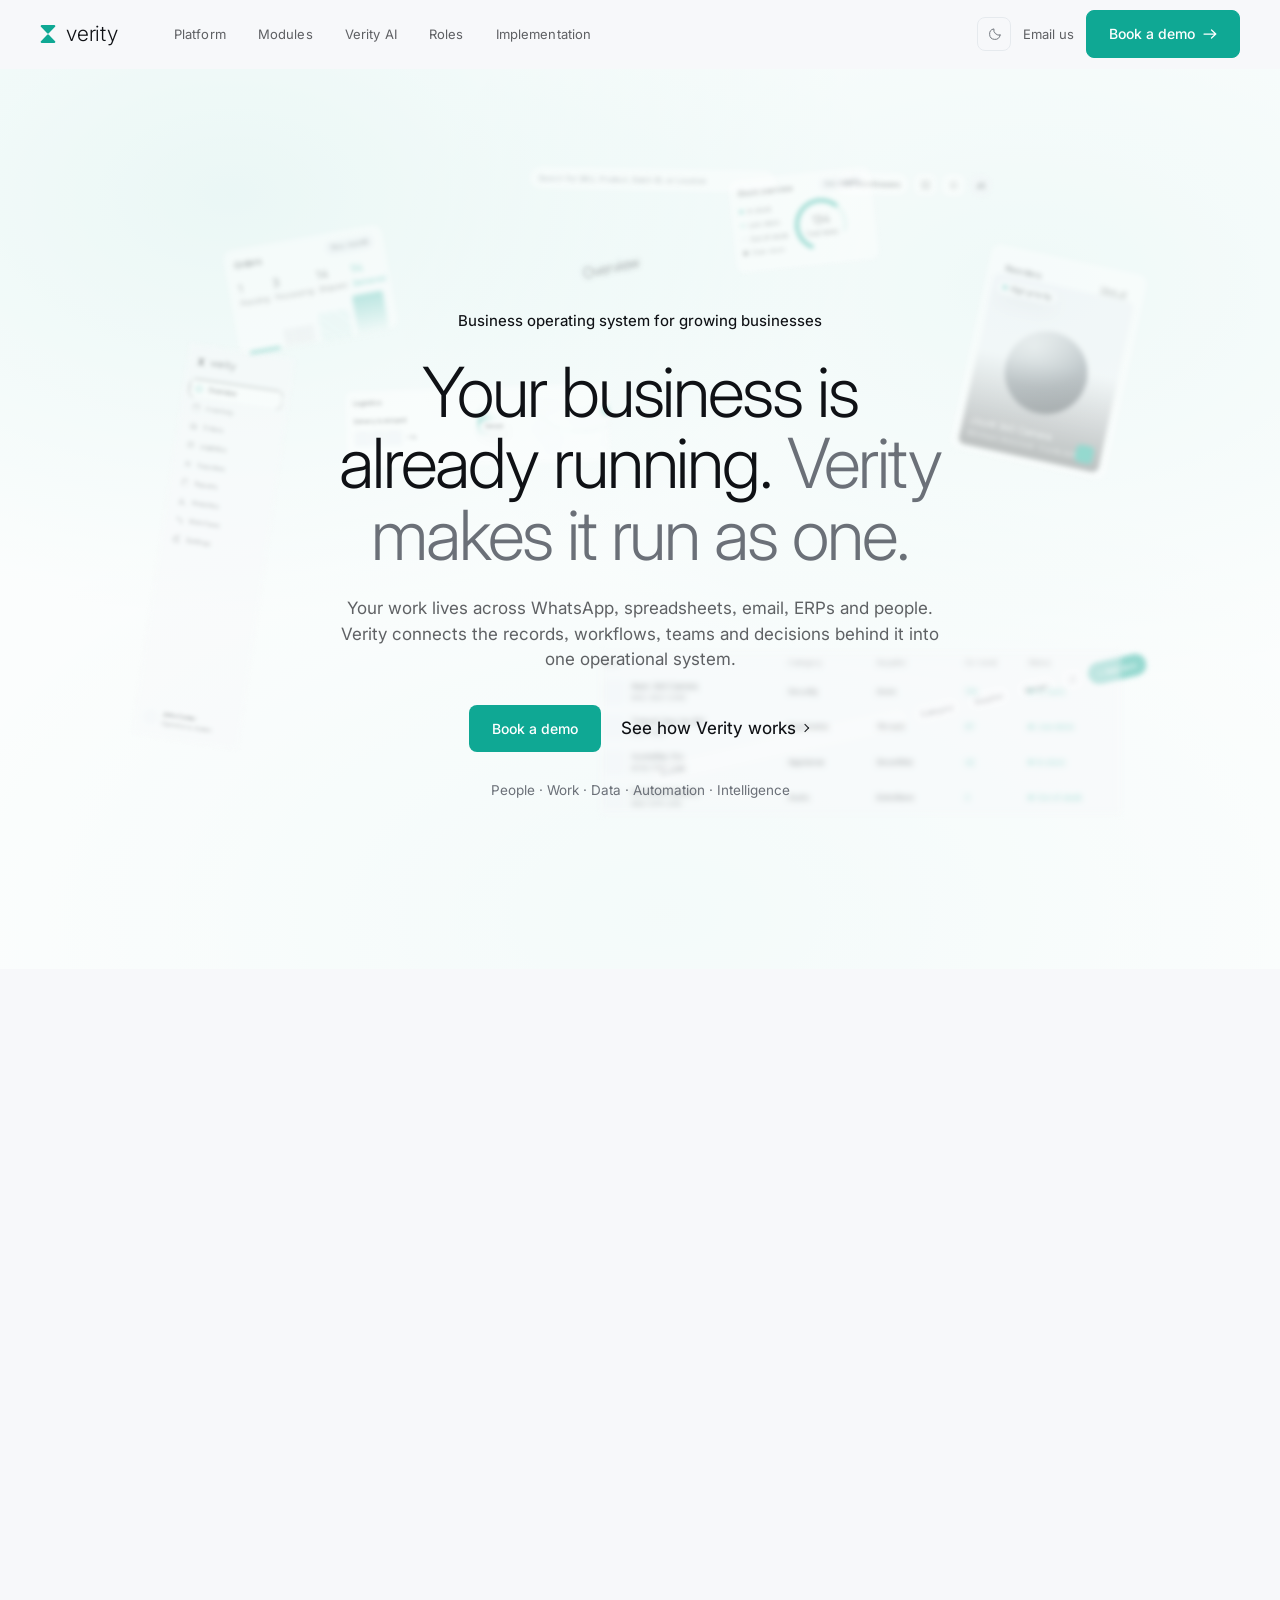
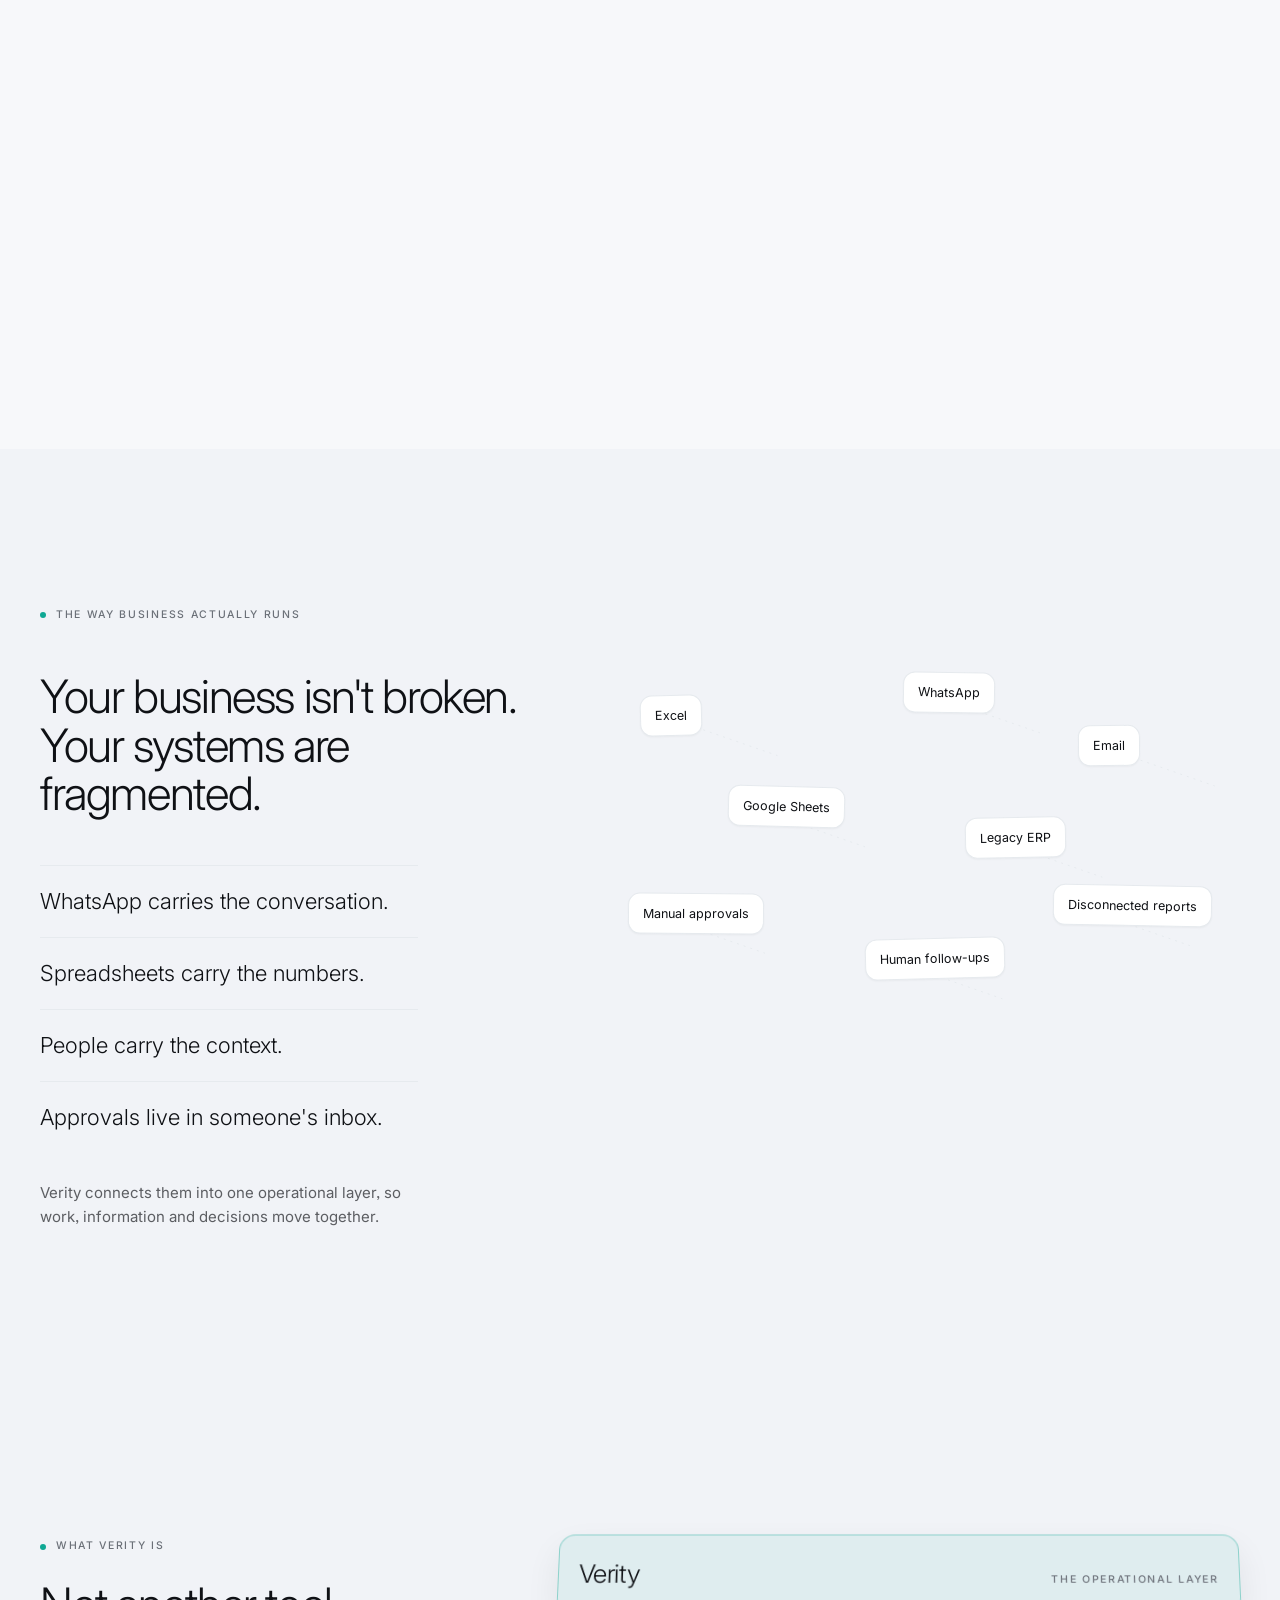
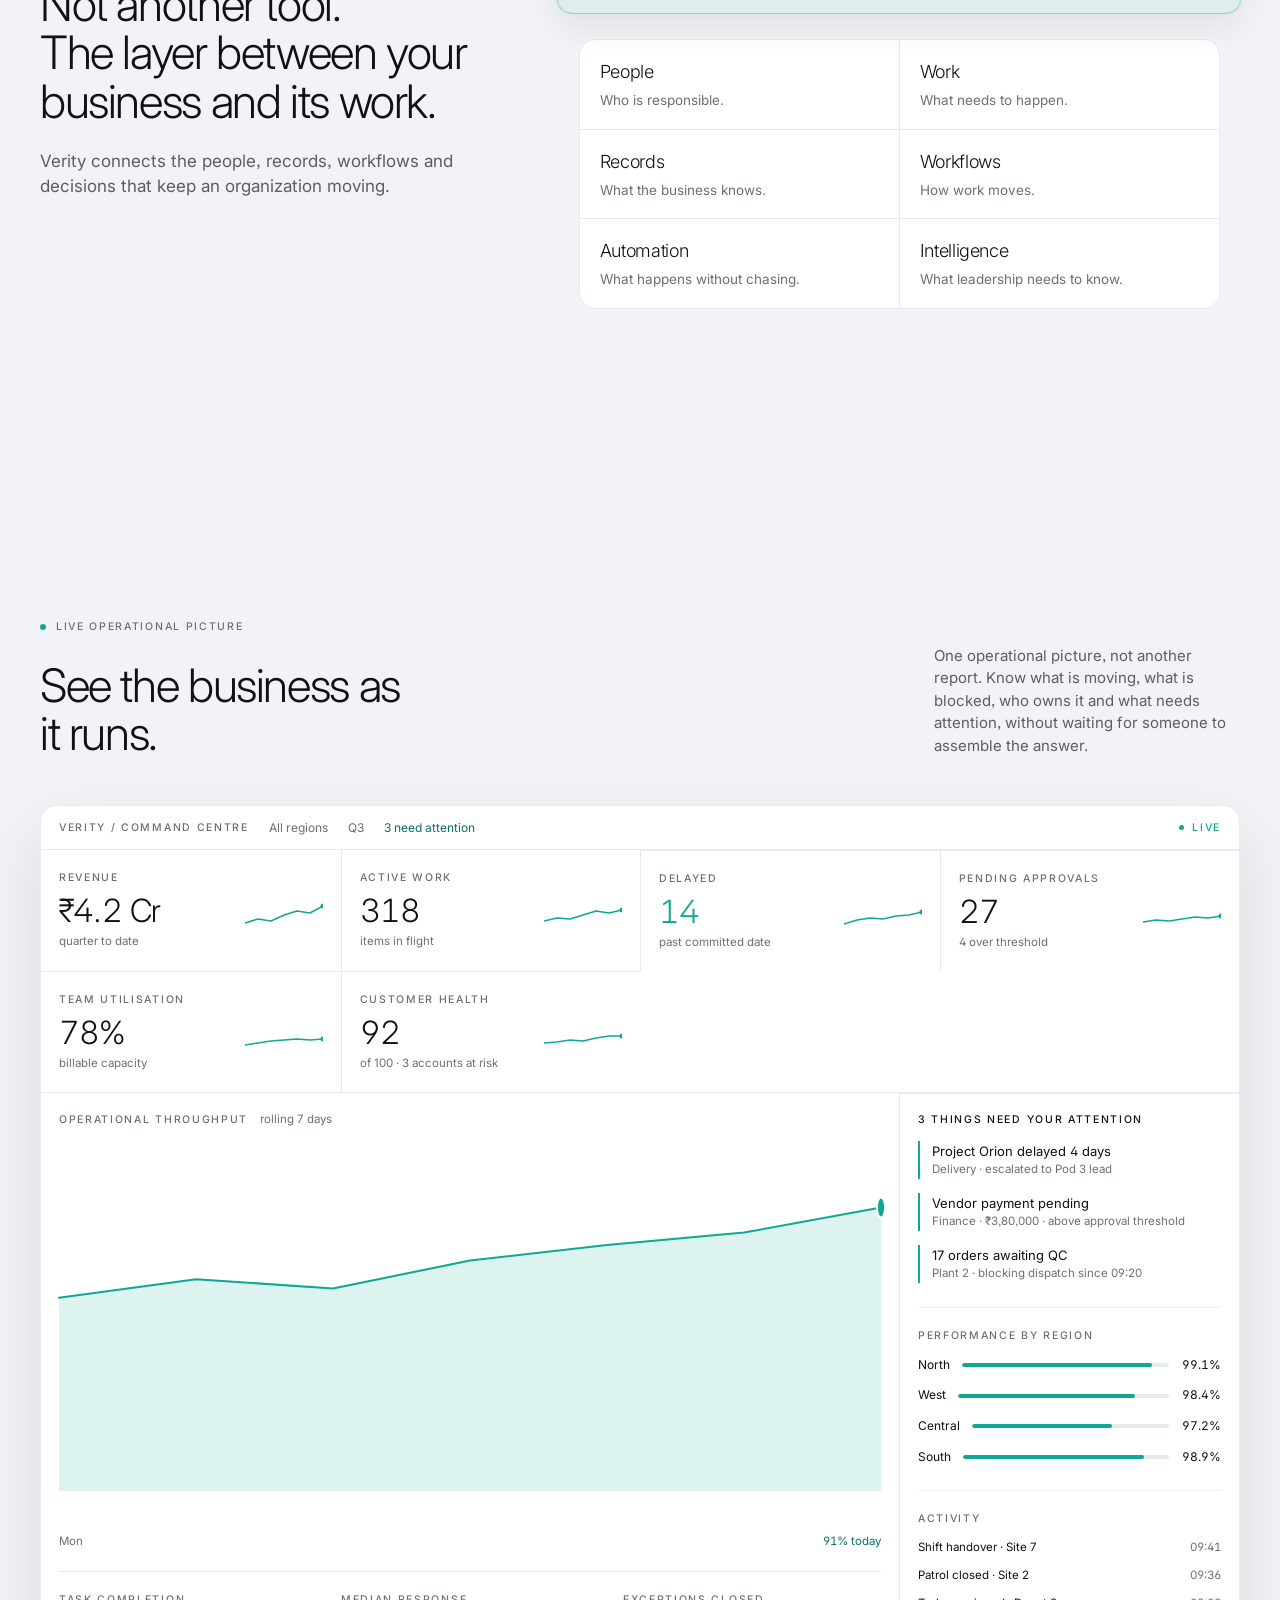
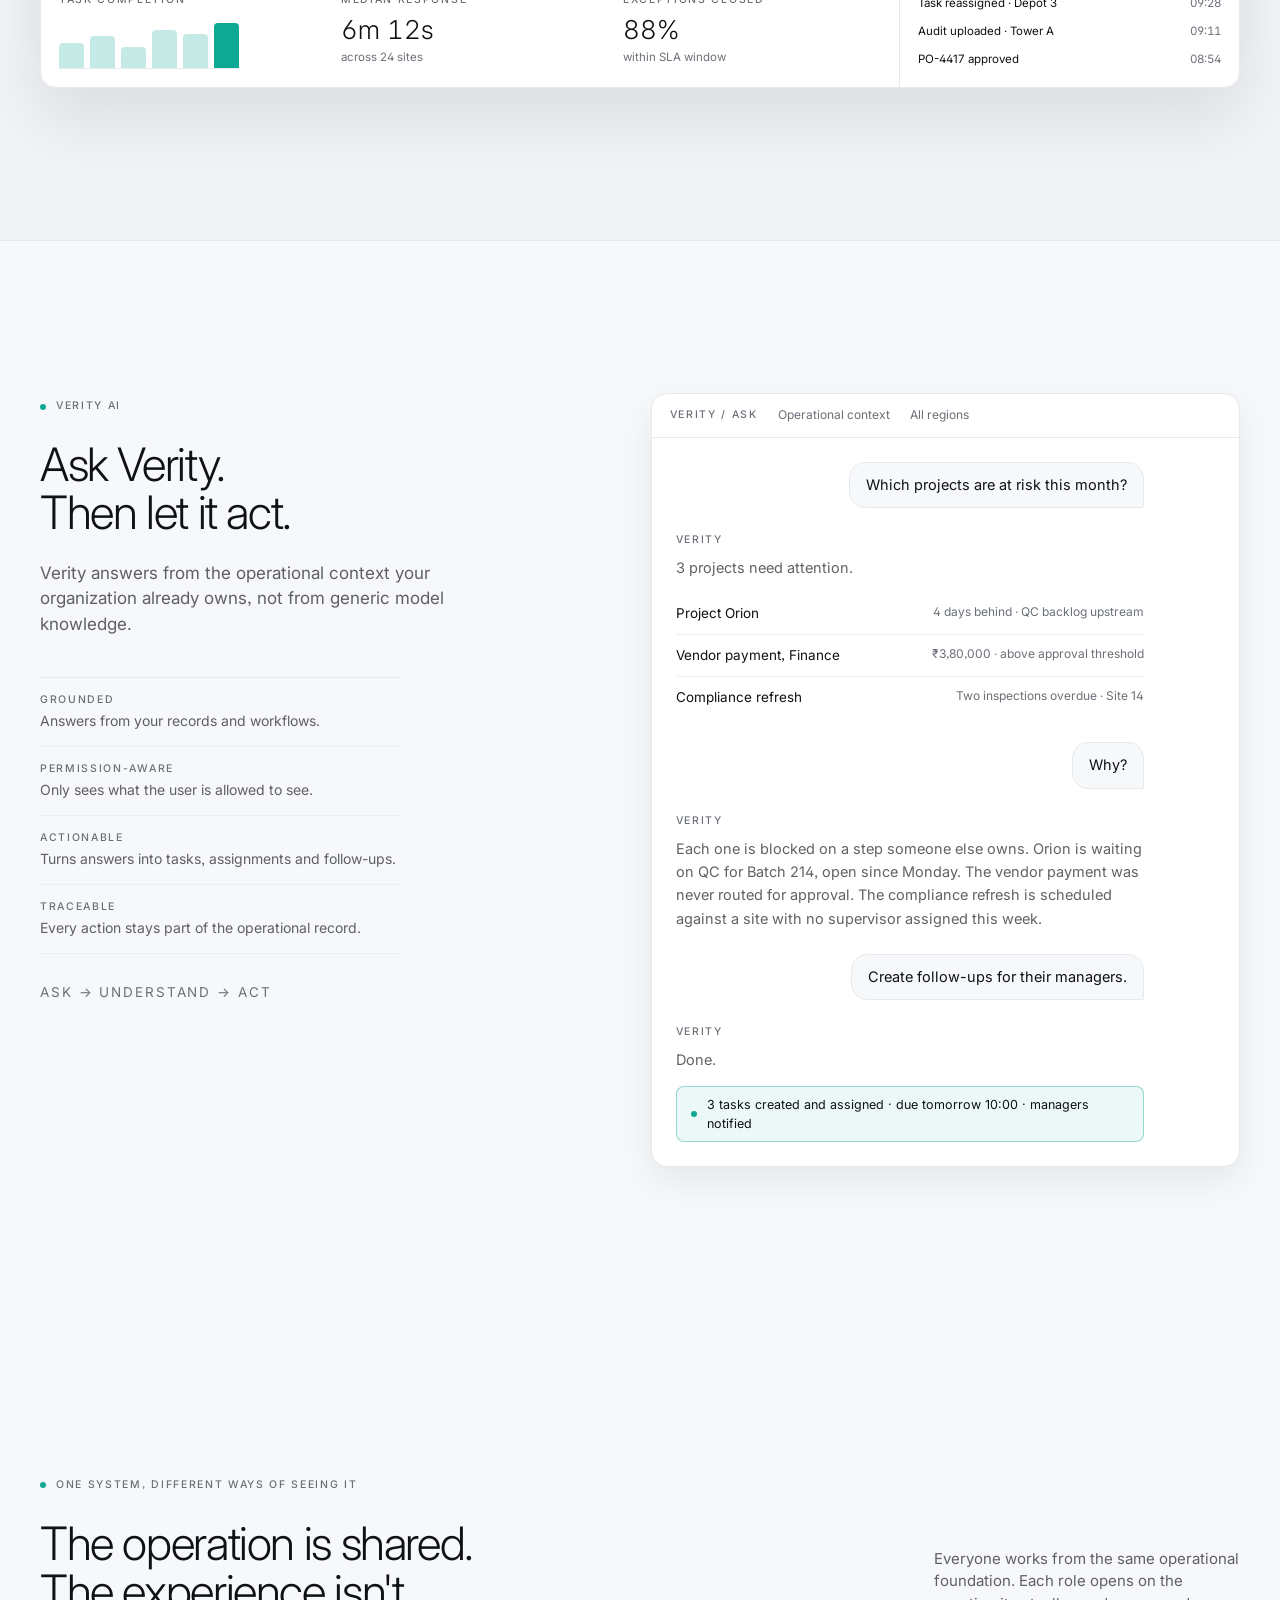
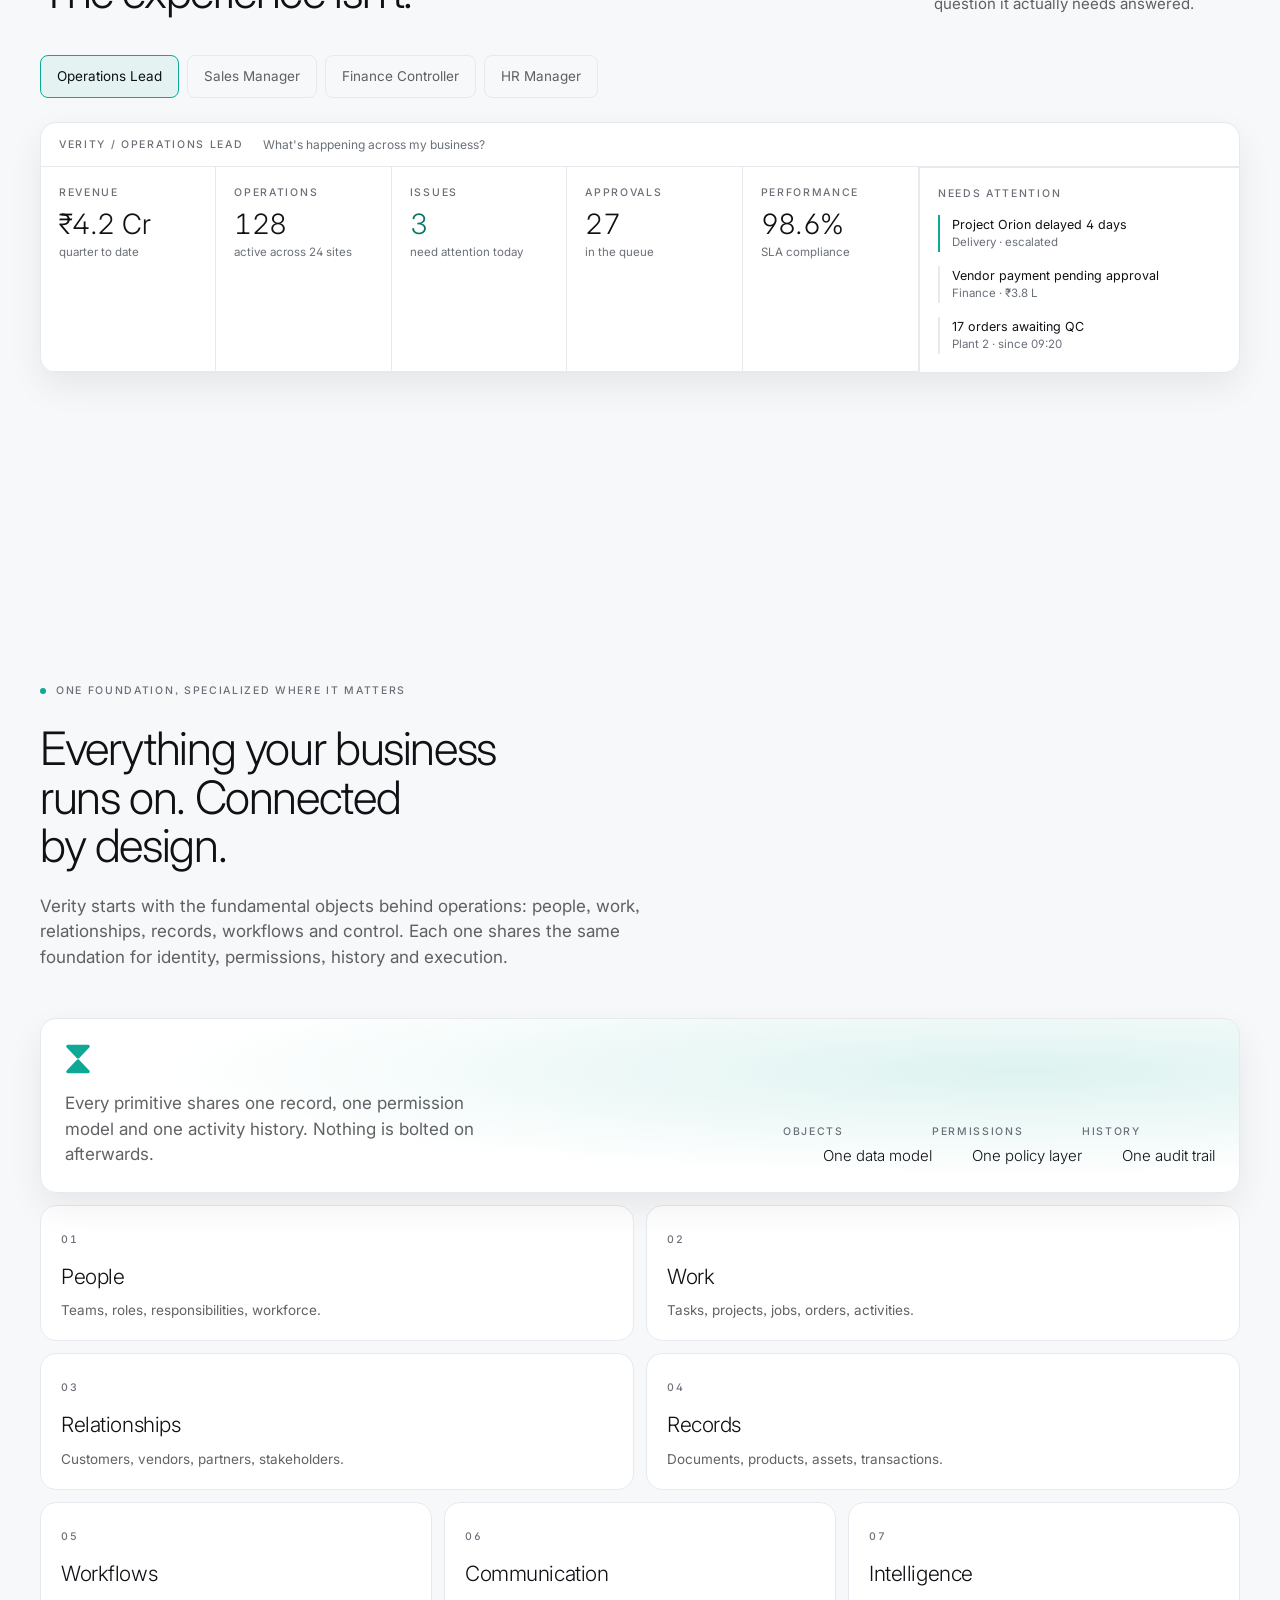
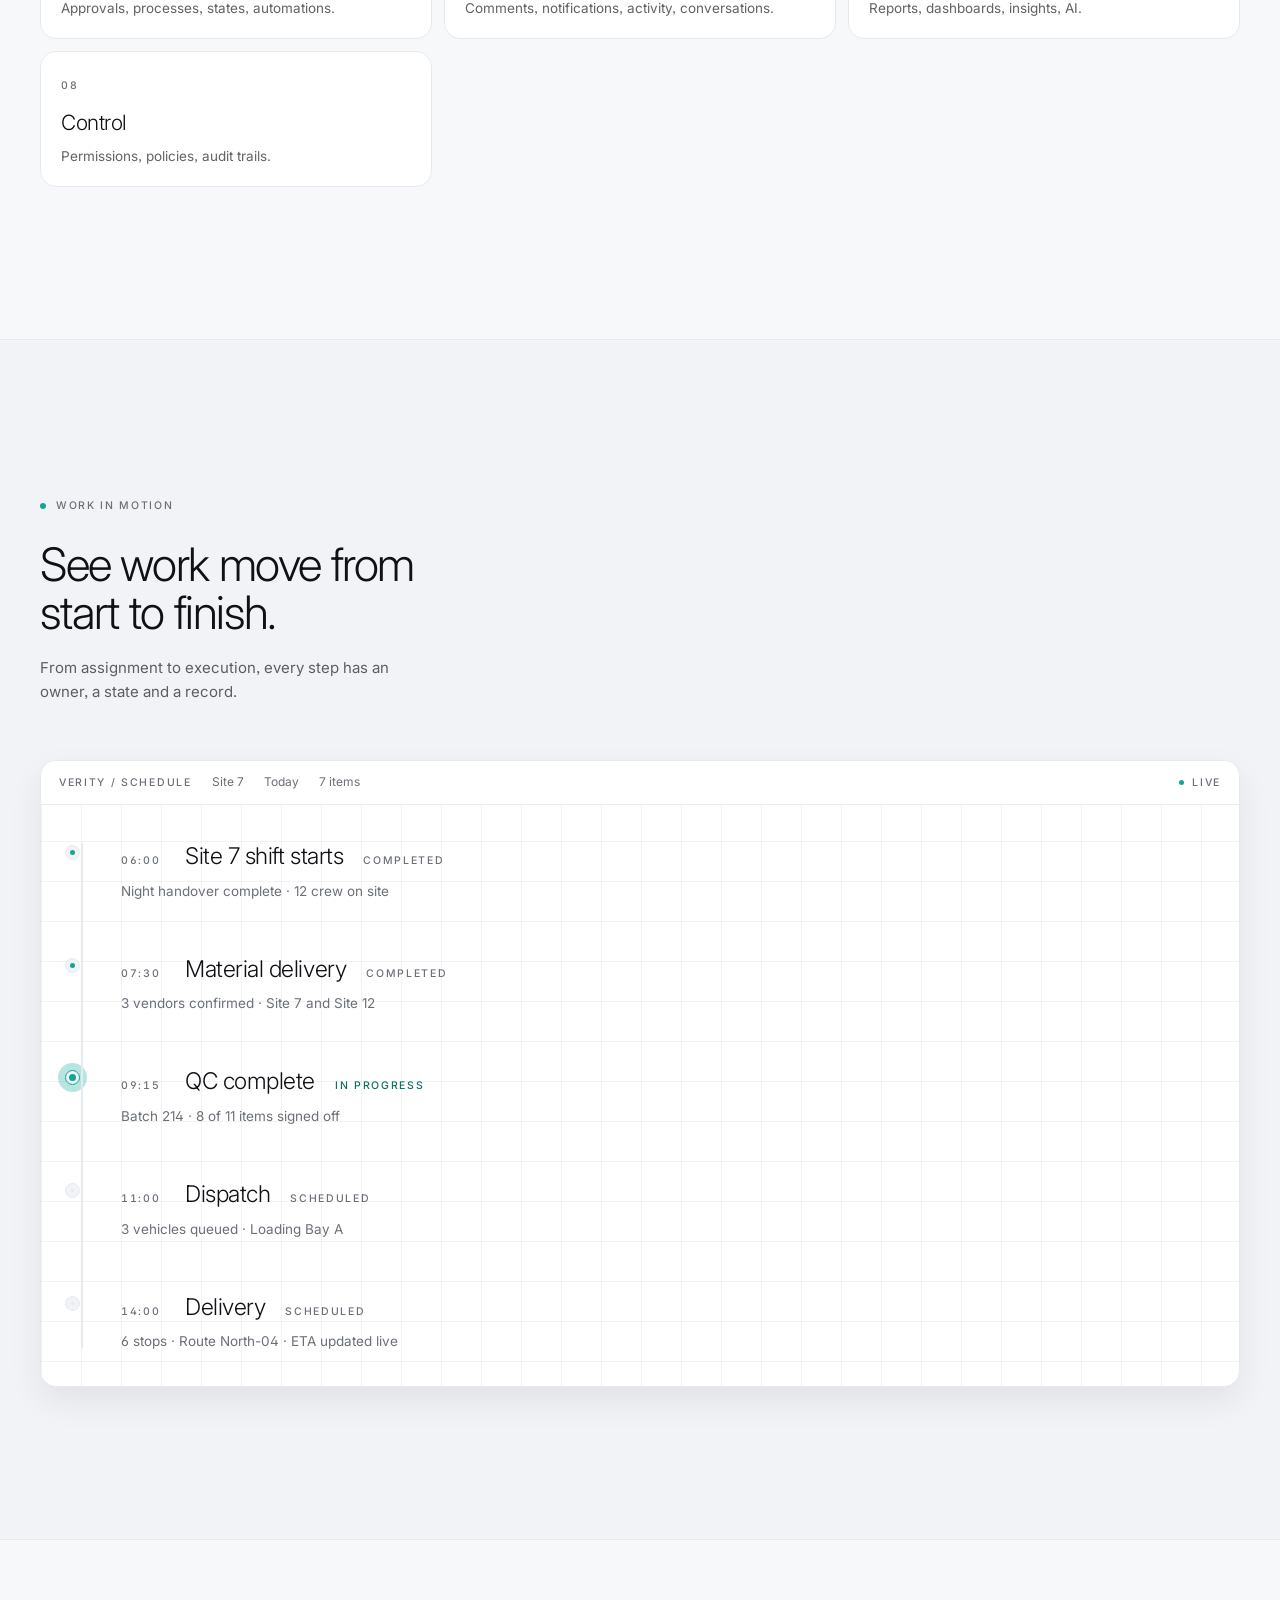
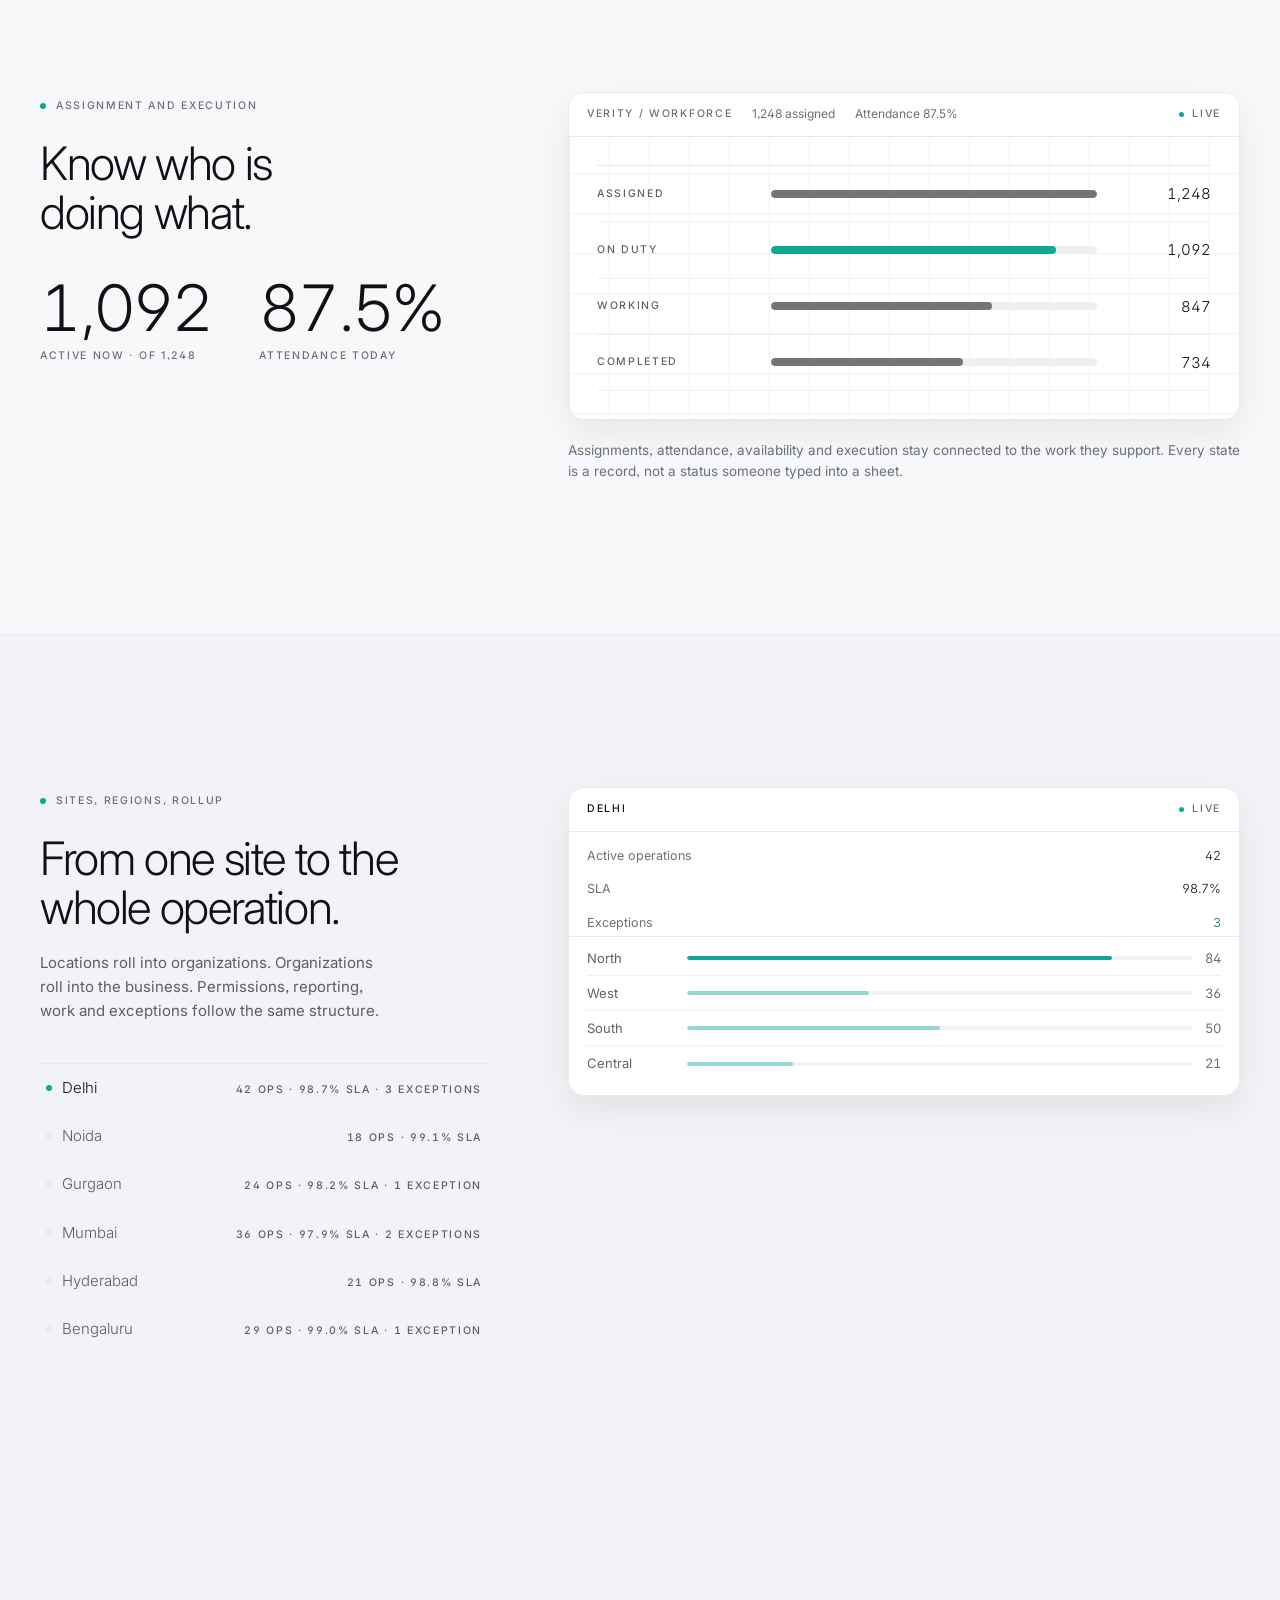
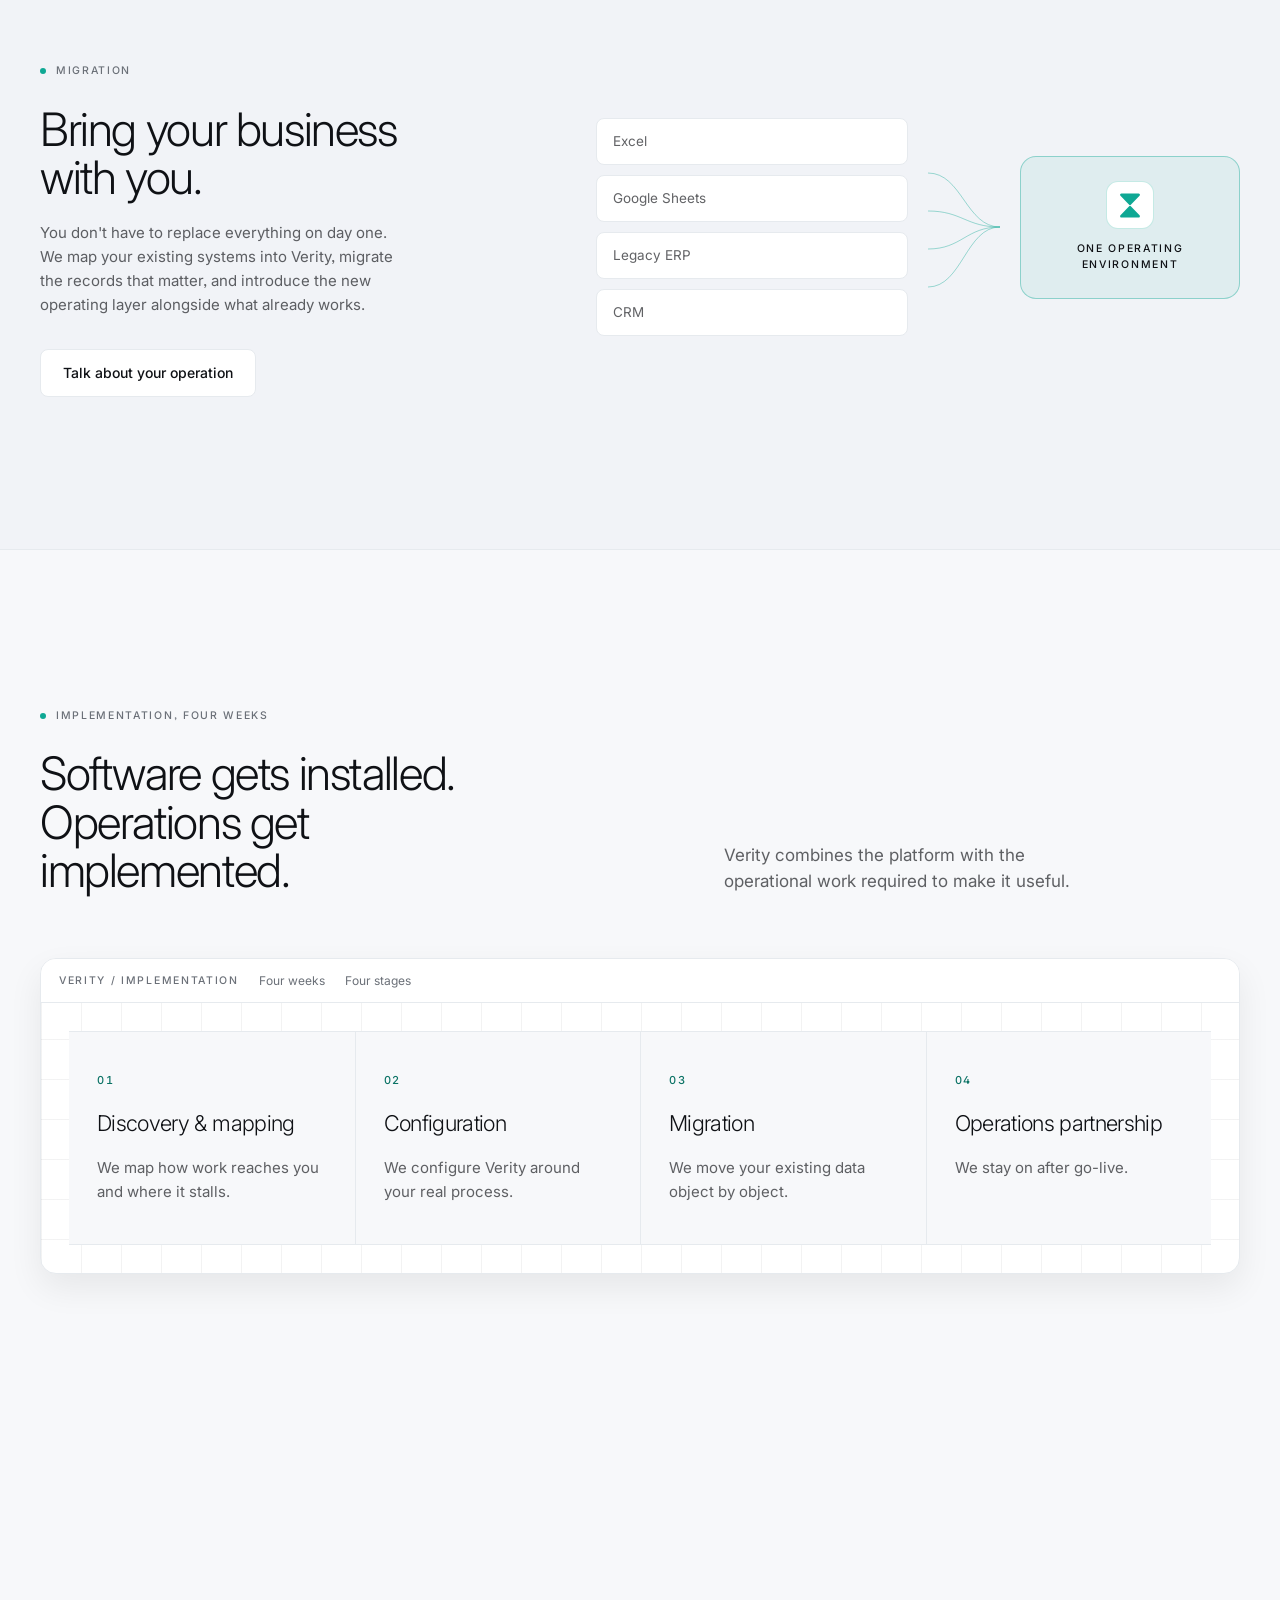
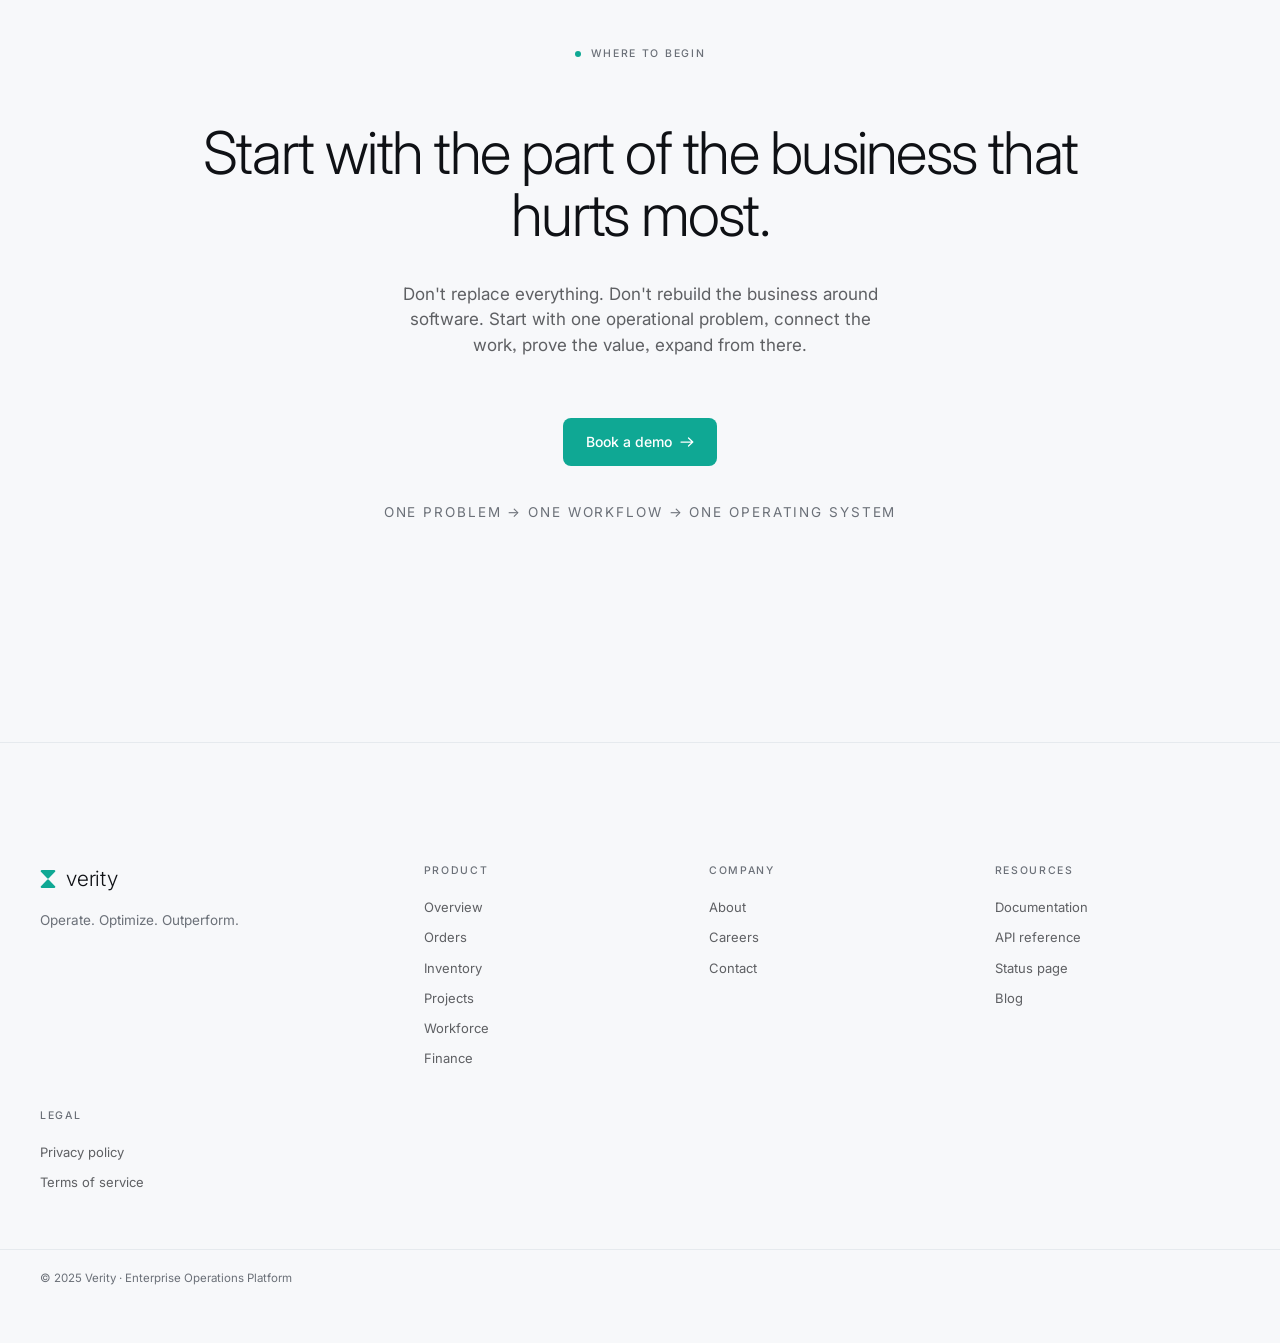
==== commit af240a58: "Reposition from vertical ERP to operational layer The old copy read as order and inventory managemen" ====
--- a/index.html
+++ b/index.html
@@ -6,8 +6,8 @@
 <meta name="color-scheme" content="light dark">
 <meta name="theme-color" content="#f7f8fa" media="(prefers-color-scheme: light)">
 <meta name="theme-color" content="#0f1115" media="(prefers-color-scheme: dark)">
-<title>Verity: the operating system for modern business</title>
-<meta name="description" content="Verity connects the people, processes, data and workflows that keep your business moving, in one configurable operational workspace.">
+<title>Verity: the business operating system</title>
+<meta name="description" content="Your work lives across WhatsApp, spreadsheets, email, ERPs and people. Verity connects the records, workflows, teams and decisions behind it into one operational system.">
 <link rel="icon" type="image/svg+xml" href="data:image/svg+xml,%3Csvg%20xmlns%3D%27http%3A%2F%2Fwww.w3.org%2F2000%2Fsvg%27%20viewBox%3D%270%200%2032%2032%27%3E%3Crect%20width%3D%2732%27%20height%3D%2732%27%20rx%3D%277%27%20fill%3D%27%23F7F8FA%27%2F%3E%3Cg%20transform%3D%27translate%284%201%29%27%3E%3Cpath%20d%3D%27M2.6%201.6h18.8a1.6%201.6%200%20011.2%202.7L13.2%2014a1.6%201.6%200%2001-2.4%200L1.4%204.3A1.6%201.6%200%20012.6%201.6z%27%20fill%3D%27%230FA894%27%2F%3E%3Cpath%20d%3D%27M10.8%2016a1.6%201.6%200%20012.4%200l9.4%209.7a1.6%201.6%200%2001-1.2%202.7H2.6a1.6%201.6%200%2001-1.2-2.7z%27%20fill%3D%27%230FA894%27%2F%3E%3C%2Fg%3E%3C%2Fsvg%3E">
 <script>
   try {
@@ -19,15 +19,15 @@
 <link rel="preconnect" href="https://fonts.googleapis.com">
 <link rel="preconnect" href="https://fonts.gstatic.com" crossorigin>
 <link href="https://fonts.googleapis.com/css2?family=Inter:wght@200;300;400;500;600&display=swap" rel="stylesheet">
-<link rel="stylesheet" href="css/base.css?v=48">
-<link rel="stylesheet" href="css/hero.css?v=48">
-<link rel="stylesheet" href="css/dash.css?v=48">
-<link rel="stylesheet" href="css/concept.css?v=48">
-<link rel="stylesheet" href="css/intelligence.css?v=48">
-<link rel="stylesheet" href="css/proof.css?v=48">
-<link rel="stylesheet" href="css/verity.css?v=48">
-<link rel="stylesheet" href="css/sections.css?v=48">
-<link rel="stylesheet" href="css/motion.css?v=48">
+<link rel="stylesheet" href="css/base.css?v=51">
+<link rel="stylesheet" href="css/hero.css?v=51">
+<link rel="stylesheet" href="css/dash.css?v=51">
+<link rel="stylesheet" href="css/concept.css?v=51">
+<link rel="stylesheet" href="css/intelligence.css?v=51">
+<link rel="stylesheet" href="css/proof.css?v=51">
+<link rel="stylesheet" href="css/verity.css?v=51">
+<link rel="stylesheet" href="css/sections.css?v=51">
+<link rel="stylesheet" href="css/motion.css?v=51">
 </head>
 <body>
 
@@ -93,14 +93,14 @@
 
     <div class="hero-copy">
       <div class="shell hero-copy-inner">
-        <p class="eyebrow hero-eyebrow" data-reveal>Business operating system for MSMEs</p>
-        <h1 class="display hero-headline" id="hero-heading" data-words>The order was always real. <em>The connection never was.</em></h1>
-        <p class="sub hero-sub" data-reveal>Right now, that order lives across WhatsApp, a spreadsheet, Tally and a notebook by the machine. Verity keeps it as one record, from the first enquiry to the last rupee collected.</p>
+        <p class="eyebrow hero-eyebrow" data-reveal>Business operating system for growing businesses</p>
+        <h1 class="display hero-headline" id="hero-heading" data-words>Your business is already running. <em>Verity makes it run as one.</em></h1>
+        <p class="sub hero-sub" data-reveal>Your work lives across WhatsApp, spreadsheets, email, ERPs and people. Verity connects the records, workflows, teams and decisions behind it into one operational system.</p>
         <div class="hero-ctas" data-reveal>
           <a href="https://wa.me/918744069597?text=Hi%20Verity%2C%20I%27d%20like%20to%20book%20a%20demo." class="btn btn--fill" target="_blank" rel="noopener">Book a demo</a>
-          <a href="#platform" class="hero-explore-link">Explore Verity</a>
-        </div>
-        <p class="caption hero-modular-note" data-reveal>Modular by design. Start with Orders or Inventory, add the rest as you grow.</p>
+          <a href="#platform" class="hero-explore-link">See how Verity works</a>
+        </div>
+        <p class="caption hero-modular-note" data-reveal>People &middot; Work &middot; Data &middot; Automation &middot; Intelligence</p>
       </div>
 
     </div>
@@ -253,9 +253,11 @@
         <h2 id="fragmentation-heading" class="h-lg" data-reveal data-words>Your business isn't broken.<br>Your systems are fragmented.</h2>
 
         <div style="margin-top:48px;max-width:42ch;border-top:1px solid var(--line);" data-stagger="p">
-          <p style="padding:20px 0;border-bottom:1px solid var(--line);font-size:clamp(17px,1.8vw,22px);line-height:1.4;font-weight:300;" data-reveal>Information gets trapped in conversations.</p>
-          <p style="padding:20px 0;border-bottom:1px solid var(--line);font-size:clamp(17px,1.8vw,22px);line-height:1.4;font-weight:300;" data-reveal>Work gets trapped in spreadsheets.</p>
-          <p style="padding:20px 0;font-size:clamp(17px,1.8vw,22px);line-height:1.4;font-weight:300;" data-reveal>Decisions get trapped in people.</p>
+          <p style="padding:20px 0;border-bottom:1px solid var(--line);font-size:clamp(17px,1.8vw,22px);line-height:1.4;font-weight:300;" data-reveal>WhatsApp carries the conversation.</p>
+          <p style="padding:20px 0;border-bottom:1px solid var(--line);font-size:clamp(17px,1.8vw,22px);line-height:1.4;font-weight:300;" data-reveal>Spreadsheets carry the numbers.</p>
+          <p style="padding:20px 0;border-bottom:1px solid var(--line);font-size:clamp(17px,1.8vw,22px);line-height:1.4;font-weight:300;" data-reveal>People carry the context.</p>
+          <p style="padding:20px 0;font-size:clamp(17px,1.8vw,22px);line-height:1.4;font-weight:300;" data-reveal>Approvals live in someone's inbox.</p>
+          <p class="body" style="margin-top:28px;max-width:46ch;color:var(--ink-body);" data-reveal>Verity connects them into one operational layer, so work, information and decisions move together.</p>
         </div>
       </div>
 
@@ -289,8 +291,8 @@
     <div style="display:grid;gap:clamp(48px,5vw,80px);align-items:start;grid-template-columns:minmax(0,0.8fr) minmax(0,1.2fr);" data-stagger="> div > div">
       <div>
         <p class="eyebrow" data-reveal>What Verity is</p>
-        <h2 id="platform-heading" class="h-lg" data-reveal data-words>Not another tool.<br>Your operational layer.</h2>
-        <p class="sub" style="margin-top:24px;max-width:50ch;" data-reveal>Verity sits across the everyday operations of your business, connecting teams, workflows, records and decisions without forcing your business into someone else's rigid structure.</p>
+        <h2 id="platform-heading" class="h-lg" data-reveal data-words>Not another tool.<br>The layer between your business and its work.</h2>
+        <p class="sub" style="margin-top:24px;max-width:50ch;" data-reveal>Verity connects the people, records, workflows and decisions that keep an organization moving.</p>
       </div>
 
       <div style="display:flex;flex-direction:column;gap:12px;align-items:center;perspective:1200px;">
@@ -300,26 +302,35 @@
             <span class="label">The operational layer</span>
           </div>
         </div>
-        <div style="width:94%;border:1px solid var(--line);border-radius:16px;padding:20px;background:var(--surface);box-shadow:var(--elev-mid);transform:rotateX(9deg) translateZ(-26px);" data-reveal>
-          <div style="display:flex;align-items:baseline;gap:24px;flex-wrap:wrap;">
-            <span style="font-size:19px;font-weight:300;letter-spacing:-0.02em;">People</span>
-            <span style="font-size:19px;font-weight:300;letter-spacing:-0.02em;">Workflows</span>
-            <span style="font-size:19px;font-weight:300;letter-spacing:-0.02em;">Data</span>
-            <span class="label">What the business runs on</span>
-          </div>
-        </div>
-        <div style="width:88%;border:1px solid var(--line);border-radius:16px;padding:20px;background:var(--surface);box-shadow:var(--elev-mid);transform:rotateX(9deg) translateZ(-52px);" data-reveal>
-          <div style="display:flex;align-items:baseline;gap:24px;flex-wrap:wrap;">
-            <span style="font-size:19px;font-weight:300;letter-spacing:-0.02em;">Automation</span>
-            <span class="label">Work that moves itself</span>
-          </div>
-        </div>
-        <div style="width:82%;border:1px solid var(--line);border-radius:16px;padding:20px;background:var(--surface);box-shadow:var(--elev-mid);transform:rotateX(9deg) translateZ(-78px);" data-reveal>
-          <div style="display:flex;align-items:baseline;gap:24px;flex-wrap:wrap;">
-            <span style="font-size:19px;font-weight:300;letter-spacing:-0.02em;">Insights</span>
-            <span class="label">What leadership sees</span>
-          </div>
-        </div>
+        <!-- What the layer is made of. Named as the things a business already
+             has, so a restaurant, a logistics firm and a services firm all read
+             themselves in the same six words. -->
+        <dl class="plat-parts" data-stagger="&gt; div">
+            <div>
+              <dt style="font-size:18px;font-weight:300;letter-spacing:-0.02em;">People</dt>
+              <dd style="margin:4px 0 0;font-size:13.5px;color:var(--ink-muted);">Who is responsible.</dd>
+            </div>
+            <div>
+              <dt style="font-size:18px;font-weight:300;letter-spacing:-0.02em;">Work</dt>
+              <dd style="margin:4px 0 0;font-size:13.5px;color:var(--ink-muted);">What needs to happen.</dd>
+            </div>
+            <div>
+              <dt style="font-size:18px;font-weight:300;letter-spacing:-0.02em;">Records</dt>
+              <dd style="margin:4px 0 0;font-size:13.5px;color:var(--ink-muted);">What the business knows.</dd>
+            </div>
+            <div>
+              <dt style="font-size:18px;font-weight:300;letter-spacing:-0.02em;">Workflows</dt>
+              <dd style="margin:4px 0 0;font-size:13.5px;color:var(--ink-muted);">How work moves.</dd>
+            </div>
+            <div>
+              <dt style="font-size:18px;font-weight:300;letter-spacing:-0.02em;">Automation</dt>
+              <dd style="margin:4px 0 0;font-size:13.5px;color:var(--ink-muted);">What happens without chasing.</dd>
+            </div>
+            <div>
+              <dt style="font-size:18px;font-weight:300;letter-spacing:-0.02em;">Intelligence</dt>
+              <dd style="margin:4px 0 0;font-size:13.5px;color:var(--ink-muted);">What leadership needs to know.</dd>
+            </div>
+        </dl>
       </div>
     </div>
   </div>
@@ -331,9 +342,9 @@
     <div style="display:flex;flex-wrap:wrap;align-items:end;justify-content:space-between;gap:32px;margin-bottom:48px;">
       <div>
         <p class="eyebrow" data-reveal>Live operational picture</p>
-        <h2 id="command-heading" class="h-lg" data-reveal data-words>Know what is happening.<br>Before someone tells you.</h2>
-      </div>
-      <p class="sub" style="max-width:32ch;font-size:15px;" data-reveal>Leadership sees the operation as it runs, not in a report assembled a week after it mattered.</p>
+        <h2 id="command-heading" class="h-lg" data-reveal data-words>See the business as it runs.</h2>
+      </div>
+      <p class="sub" style="max-width:34ch;font-size:15px;" data-reveal>One operational picture, not another report. Know what is moving, what is blocked, who owns it and what needs attention, without waiting for someone to assemble the answer.</p>
     </div>
 
     <div style="position:relative;" data-reveal>
@@ -535,22 +546,27 @@
     <div class="ai-grid">
       <div>
         <p class="eyebrow" data-reveal>Verity AI</p>
-        <h2 id="ai-heading" class="h-lg" data-reveal data-words>Ask your business anything.</h2>
-        <p class="sub ai-deck" data-reveal>Verity already holds the operational context: who owns what, what is blocked, what is late. Asking is another way to reach it, and the answer can act.</p>
+        <h2 id="ai-heading" class="h-lg" data-reveal data-words>Ask Verity.<br>Then let it act.</h2>
+        <p class="sub ai-deck" data-reveal>Verity answers from the operational context your organization already owns, not from generic model knowledge.</p>
         <dl class="ai-facts" data-stagger="&gt; div">
           <div>
-            <dt class="label">Grounded in</dt>
-            <dd>Your own records, never a general model guess</dd>
+            <dt class="label">Grounded</dt>
+            <dd>Answers from your records and workflows.</dd>
           </div>
           <div>
-            <dt class="label">Permissions</dt>
-            <dd>It answers only from what the asker can already see</dd>
+            <dt class="label">Permission-aware</dt>
+            <dd>Only sees what the user is allowed to see.</dd>
           </div>
           <div>
-            <dt class="label">Acts</dt>
-            <dd>Creates tasks, assigns owners, sets due dates</dd>
+            <dt class="label">Actionable</dt>
+            <dd>Turns answers into tasks, assignments and follow-ups.</dd>
+          </div>
+          <div>
+            <dt class="label">Traceable</dt>
+            <dd>Every action stays part of the operational record.</dd>
           </div>
         </dl>
+        <p class="caption ai-flow" data-reveal>Ask &rarr; Understand &rarr; Act</p>
       </div>
 
       <div data-reveal>
@@ -606,10 +622,10 @@
   <div class="shell">
     <div style="display:flex;flex-wrap:wrap;align-items:end;justify-content:space-between;gap:32px;margin-bottom:40px;">
       <div>
-        <p class="eyebrow" data-reveal>One system, four vantage points</p>
-        <h2 id="roles-heading" class="h-lg" data-reveal data-words>One system.<br>Designed around the work.</h2>
-      </div>
-      <p class="sub" style="max-width:34ch;font-size:15px;" data-reveal>One system does not mean one interface for everyone. Each role opens on the question it actually needs answered.</p>
+        <p class="eyebrow" data-reveal>One system, different ways of seeing it</p>
+        <h2 id="roles-heading" class="h-lg" data-reveal data-words>The operation is shared.<br>The experience isn't.</h2>
+      </div>
+      <p class="sub" style="max-width:34ch;font-size:15px;" data-reveal>Everyone works from the same operational foundation. Each role opens on the question it actually needs answered.</p>
     </div>
 
     <!-- Tab buttons -->
@@ -860,8 +876,9 @@
 <!-- ---------- B5: Primitives ---------- -->
 <section class="section section--tall" id="primitives" aria-labelledby="primitives-heading">
   <div class="shell">
-    <p class="eyebrow" data-reveal>The eight primitives</p>
-    <h2 id="primitives-heading" class="h-lg" data-reveal data-words>One operating environment. Built from the primitives of your business.</h2>
+    <p class="eyebrow" data-reveal>One foundation, specialized where it matters</p>
+    <h2 id="primitives-heading" class="h-lg" data-reveal data-words>Everything your business runs on. Connected by design.</h2>
+    <p class="sub" style="margin-top:24px;max-width:56ch;" data-reveal>Verity starts with the fundamental objects behind operations: people, work, relationships, records, workflows and control. Each one shares the same foundation for identity, permissions, history and execution.</p>
 
     <div style="margin-top:48px;display:grid;gap:12px;grid-template-columns:repeat(6,1fr);" data-stagger="> *">
 
@@ -970,9 +987,9 @@
 <section class="section--alt section--tall" id="schedule" aria-labelledby="schedule-heading">
   <div class="shell">
     <div class="shd-head">
-      <p class="eyebrow" data-reveal>A day on the floor</p>
-      <h2 id="schedule-heading" class="h-lg">See the work moving.</h2>
-      <p class="body shd-deck">A day of operations, in order. Each item carries its sites, its owner and its evidence.</p>
+      <p class="eyebrow" data-reveal>Work in motion</p>
+      <h2 id="schedule-heading" class="h-lg">See work move from start to finish.</h2>
+      <p class="body shd-deck">From assignment to execution, every step has an owner, a state and a record.</p>
     </div>
 
       <div class="panel op-grid" data-reveal>
@@ -1047,8 +1064,8 @@
   <div class="shell">
     <div class="wf-grid">
       <div class="wf-left">
-        <p class="eyebrow" data-reveal>Attendance and deployment</p>
-        <h2 id="workforce-heading" class="h-lg">Know where your workforce stands.</h2>
+        <p class="eyebrow" data-reveal>Assignment and execution</p>
+        <h2 id="workforce-heading" class="h-lg">Know who is doing what.</h2>
         <div class="wf-stats">
           <div class="wf-stat">
             <span class="tnum wf-stat-num">1,092</span>
@@ -1102,7 +1119,7 @@
         </div>
       </div>
 
-        <p class="wf-note">Every state is a record, not a status someone typed into a sheet: attendance, assignment and completion are captured where the work happens.</p>
+        <p class="wf-note">Assignments, attendance, availability and execution stay connected to the work they support. Every state is a record, not a status someone typed into a sheet.</p>
       </div>
     </div>
   </div>
@@ -1114,8 +1131,8 @@
     <div class="loc-grid">
       <div class="loc-left">
         <p class="eyebrow" data-reveal>Sites, regions, rollup</p>
-        <h2 id="locations-heading" class="h-lg">Every location, in one operating picture.</h2>
-        <p class="body loc-deck">Sites roll up into regions and regions into the organisation. Permissions, reporting and exceptions follow the same hierarchy.</p>
+        <h2 id="locations-heading" class="h-lg">From one site to the whole operation.</h2>
+        <p class="body loc-deck">Locations roll into organizations. Organizations roll into the business. Permissions, reporting, work and exceptions follow the same structure.</p>
 
         <ul class="loc-list" id="loc-list" data-stagger="> li">
           <li class="loc-item is-active" data-city="0">
@@ -1220,8 +1237,8 @@
       <div class="mig-left">
         <p class="eyebrow" data-reveal>Migration</p>
         <h2 id="migration-heading" class="h-lg">Bring your business with you.</h2>
-        <p class="body mig-deck">Already living in Excel, Sheets or another system? We'll help you move, mapped object by object, with the old system running in parallel until you're ready to stop.</p>
-        <a href="#cta" class="btn btn--secondary">Talk about migration</a>
+        <p class="body mig-deck">You don't have to replace everything on day one. We map your existing systems into Verity, migrate the records that matter, and introduce the new operating layer alongside what already works.</p>
+        <a href="#cta" class="btn btn--secondary">Talk about your operation</a>
       </div>
 
       <div class="mig-right">
@@ -1256,9 +1273,9 @@
     <div class="impl-head">
       <div class="impl-heading-wrap">
         <p class="eyebrow" data-reveal>Implementation, four weeks</p>
-        <h2 id="implementation-heading" class="h-lg impl-heading" data-reveal>We don't just give you software.<br>We help you run it.</h2>
-      </div>
-      <p class="sub impl-deck" data-reveal>Verity is a platform and an operations practice. The second half is what makes the first half land.</p>
+        <h2 id="implementation-heading" class="h-lg impl-heading" data-reveal>Software gets installed.<br>Operations get implemented.</h2>
+      </div>
+      <p class="sub impl-deck" data-reveal>Verity combines the platform with the operational work required to make it useful.</p>
     </div>
 
       <div class="panel op-grid" data-reveal>
@@ -1299,14 +1316,15 @@
 <section class="section--tall section--cta" id="cta" aria-labelledby="cta-heading-h" style="padding-block:clamp(120px,18vw,220px)">
   <div class="shell">
     <div class="cta-inner">
-      <p class="eyebrow" data-reveal>Start where it hurts most</p>
-      <h2 id="cta-heading-h" class="display cta-heading" data-reveal>Run your business<br>your way.</h2>
-      <p class="sub cta-deck" data-reveal>One system for the work, people and decisions that move your business forward.</p>
+      <p class="eyebrow" data-reveal>Where to begin</p>
+      <h2 id="cta-heading-h" class="display cta-heading" data-reveal>Start with the part of the business that hurts most.</h2>
+      <p class="sub cta-deck" data-reveal>Don't replace everything. Don't rebuild the business around software. Start with one operational problem, connect the work, prove the value, expand from there.</p>
       <div class="cta-buttons" data-reveal>
         <a href="https://wa.me/918744069597?text=Hi%20Verity%2C%20I%27d%20like%20to%20book%20a%20demo." class="btn btn--fill" target="_blank" rel="noopener">Book a demo
           <svg width="14" height="10" viewBox="0 0 14 10" fill="none" aria-hidden="true"><path d="M1 5h11.5M8.5 1 12.8 5 8.5 9" stroke="currentColor" stroke-width="1.25" stroke-linecap="round" stroke-linejoin="round"/></svg>
         </a>
-        </div>
+      </div>
+      <p class="caption cta-flow" data-reveal>One problem &rarr; one workflow &rarr; one operating system</p>
     </div>
   </div>
 </section>
@@ -1364,8 +1382,8 @@
 </main>
 
 <script src="js/vendor/lenis.min.js"></script>
-<script src="js/motion.js?v=48"></script>
-<script src="js/hero-assemble.js?v=48"></script>
-<script src="js/ui.js?v=48"></script>
+<script src="js/motion.js?v=51"></script>
+<script src="js/hero-assemble.js?v=51"></script>
+<script src="js/ui.js?v=51"></script>
 </body>
 </html>
--- a/css/hero.css
+++ b/css/hero.css
@@ -170,6 +170,7 @@
 .hero-eyebrow { justify-content: center; }
 
 .hero-headline {
+  font-size: clamp(40px, 5.4vw, 78px);
   max-width: 15ch;
   margin-inline: auto;
   font-family: var(--font-ui);
@@ -679,3 +680,17 @@
 @media (prefers-reduced-motion: reduce) {
   .hero-copy, .hero-workspace, .hero-wash, .hero-window, .hero-window-body { transition: none; }
 }
+
+/* ---- Short viewports ------------------------------------------------------
+   The hero copy is centred in 100vh, so on a laptop the supporting line lands
+   on the fold rather than above it. Tighten the stack and ease the headline
+   down by viewport height, not just width. */
+@media (max-height: 880px) and (min-width: 900px) {
+  .hero-copy-inner { padding-top: 48px; gap: 16px; }
+  .hero-headline { font-size: clamp(38px, 4.6vw, 64px); }
+  .hero-sub { font-size: 16px; }
+}
+@media (max-height: 760px) and (min-width: 900px) {
+  .hero-copy-inner { padding-top: 32px; gap: 12px; }
+  .hero-headline { font-size: clamp(34px, 4vw, 54px); }
+}
--- a/css/verity.css
+++ b/css/verity.css
@@ -941,7 +941,7 @@
 .ai-grid { display: grid; gap: 48px; }
 @media (min-width: 1024px) {
   .ai-grid {
-    grid-template-columns: minmax(0, 0.8fr) minmax(0, 1.2fr);
+    grid-template-columns: minmax(0, 0.9fr) minmax(0, 1fr);
     gap: 80px;
     align-items: start;
   }
@@ -964,6 +964,7 @@
 .ai-thread {
   list-style: none;
   margin: 0;
+  max-width: 62ch;
   padding: clamp(16px, 2.2vw, 24px);
   display: flex;
   flex-direction: column;
@@ -974,7 +975,7 @@
 .ai-turn--user { display: flex; justify-content: flex-end; }
 .ai-said {
   margin: 0;
-  max-width: 42ch;
+  max-width: 34ch;
   border: 1px solid var(--line);
   background: var(--base);
   border-radius: var(--r-panel) var(--r-panel) var(--r-bar) var(--r-panel);
@@ -983,7 +984,7 @@
 }
 
 /* What Verity answered runs full measure, unbubbled: it is a record, not chat. */
-.ai-turn { max-width: 56ch; }
+.ai-turn { max-width: 52ch; }
 .ai-who { display: block; margin-bottom: 8px; }
 .ai-body { margin: 0; font-size: 14.5px; line-height: 1.6; color: var(--ink-body); }
 
@@ -1058,3 +1059,39 @@
   :root:not([data-theme="light"]) .theme-icon--moon { display: none; }
   :root:not([data-theme="light"]) .theme-icon--sun { display: block; }
 }
+
+/* ------------------------------------------------------ Platform parts --- */
+/* The six things the operational layer is made of, sitting under the Verity
+   plate so the stack still reads as a layer above the business. */
+.plat-parts {
+  display: grid;
+  grid-template-columns: repeat(2, minmax(0, 1fr));
+  gap: 1px;
+  margin: 12px 0 0;
+  width: 94%;
+  background: var(--line);
+  border: 1px solid var(--line);
+  border-radius: var(--r-panel);
+  overflow: hidden;
+}
+.plat-parts > div { background: var(--surface); padding: 18px 20px; }
+@media (max-width: 560px) { .plat-parts { grid-template-columns: 1fr; width: 100%; } }
+
+/* The three-beat summary of what the panel just demonstrated. */
+.ai-flow {
+  margin: 28px 0 0;
+  font-family: var(--font-ui);
+  letter-spacing: 0.14em;
+  text-transform: uppercase;
+  font-size: 11px;
+  color: var(--ink-muted);
+}
+
+/* The path the closing argument describes, stated once under the button. */
+.cta-flow {
+  margin: 0;
+  letter-spacing: 0.14em;
+  text-transform: uppercase;
+  font-size: 11px;
+  color: var(--ink-muted);
+}
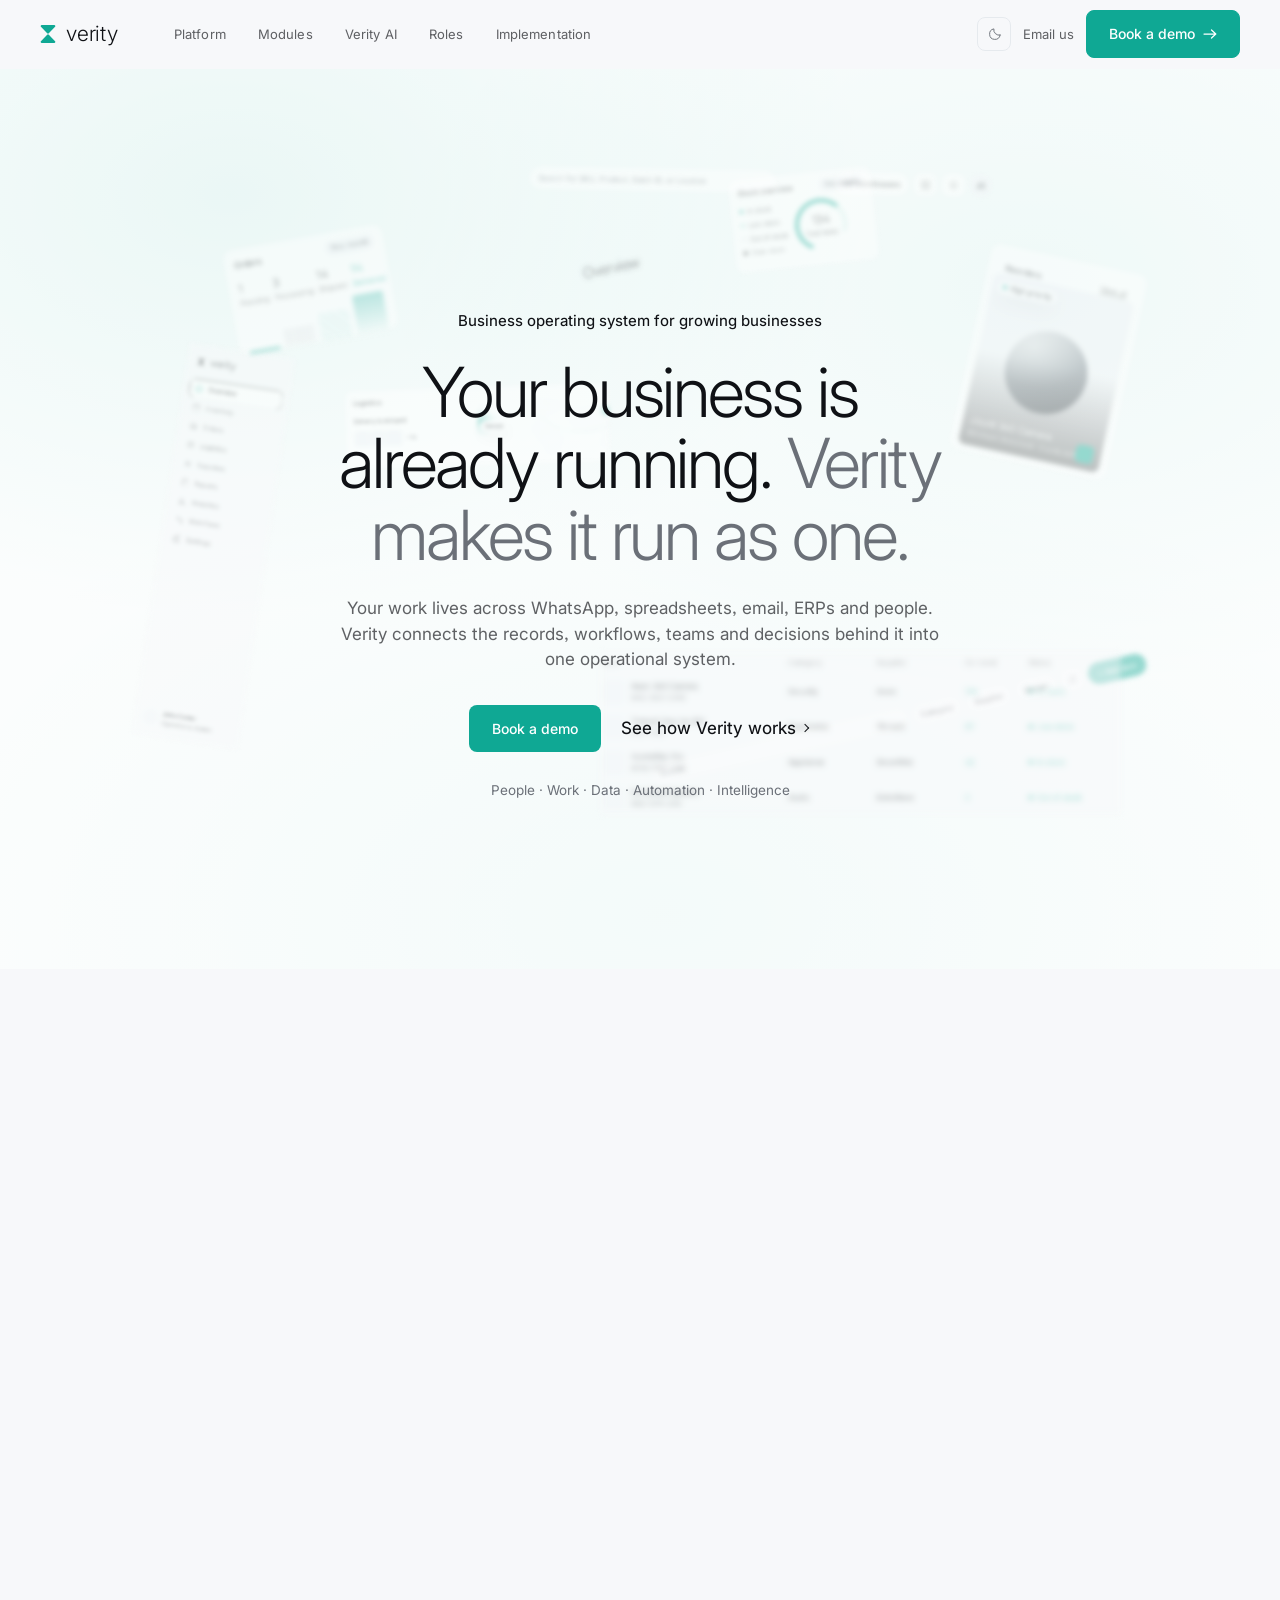
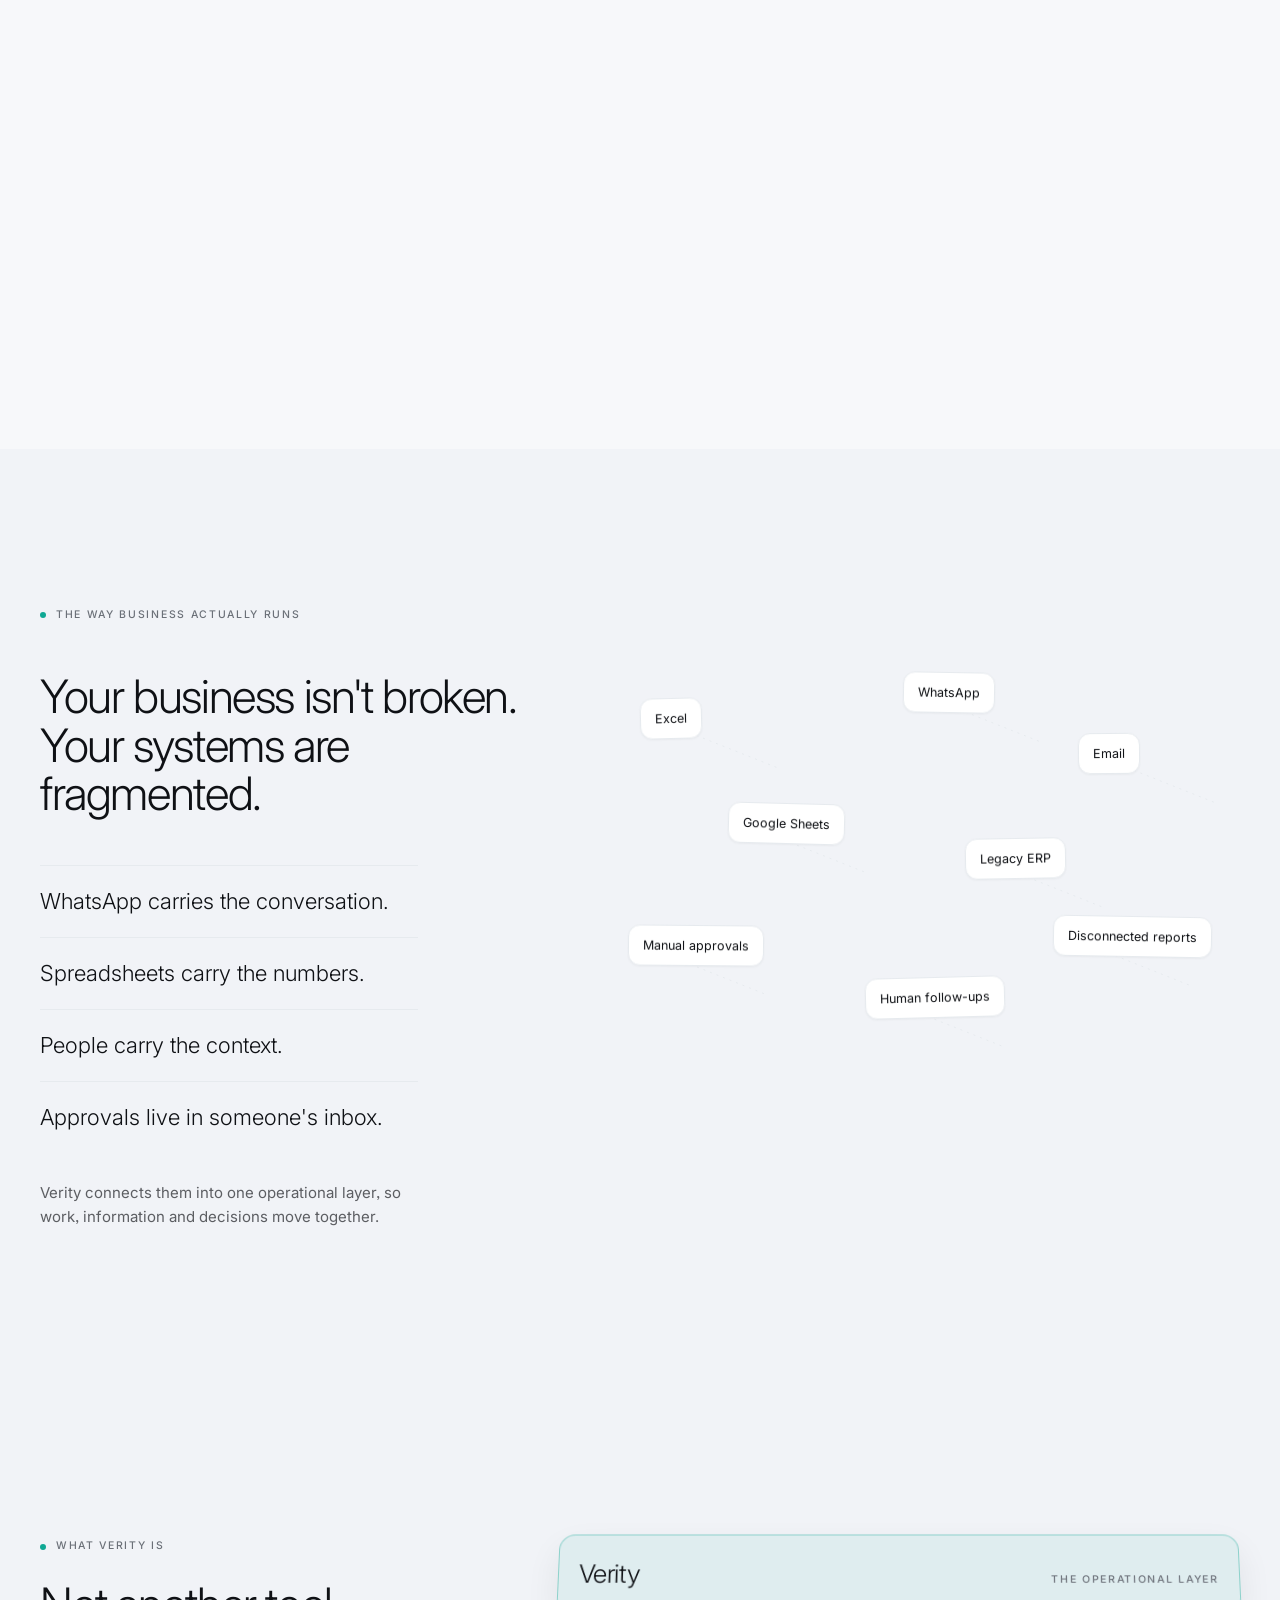
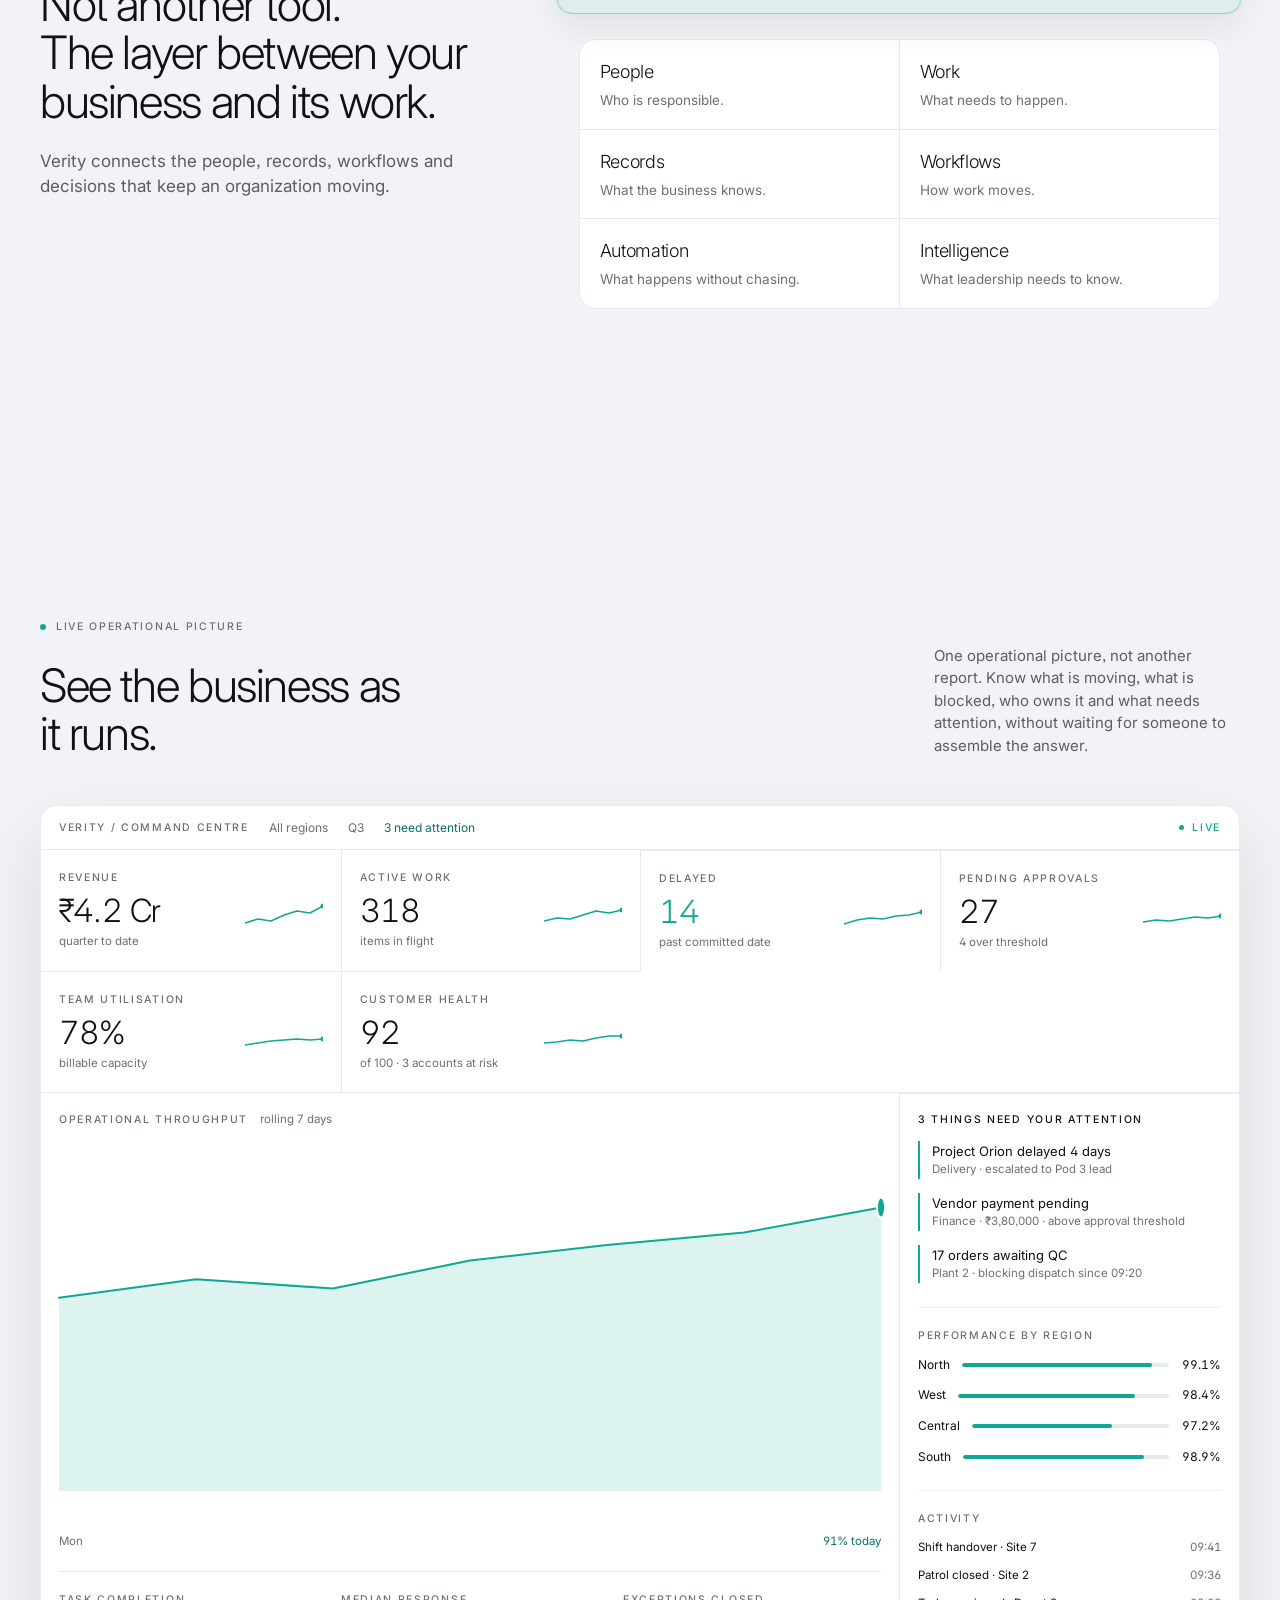
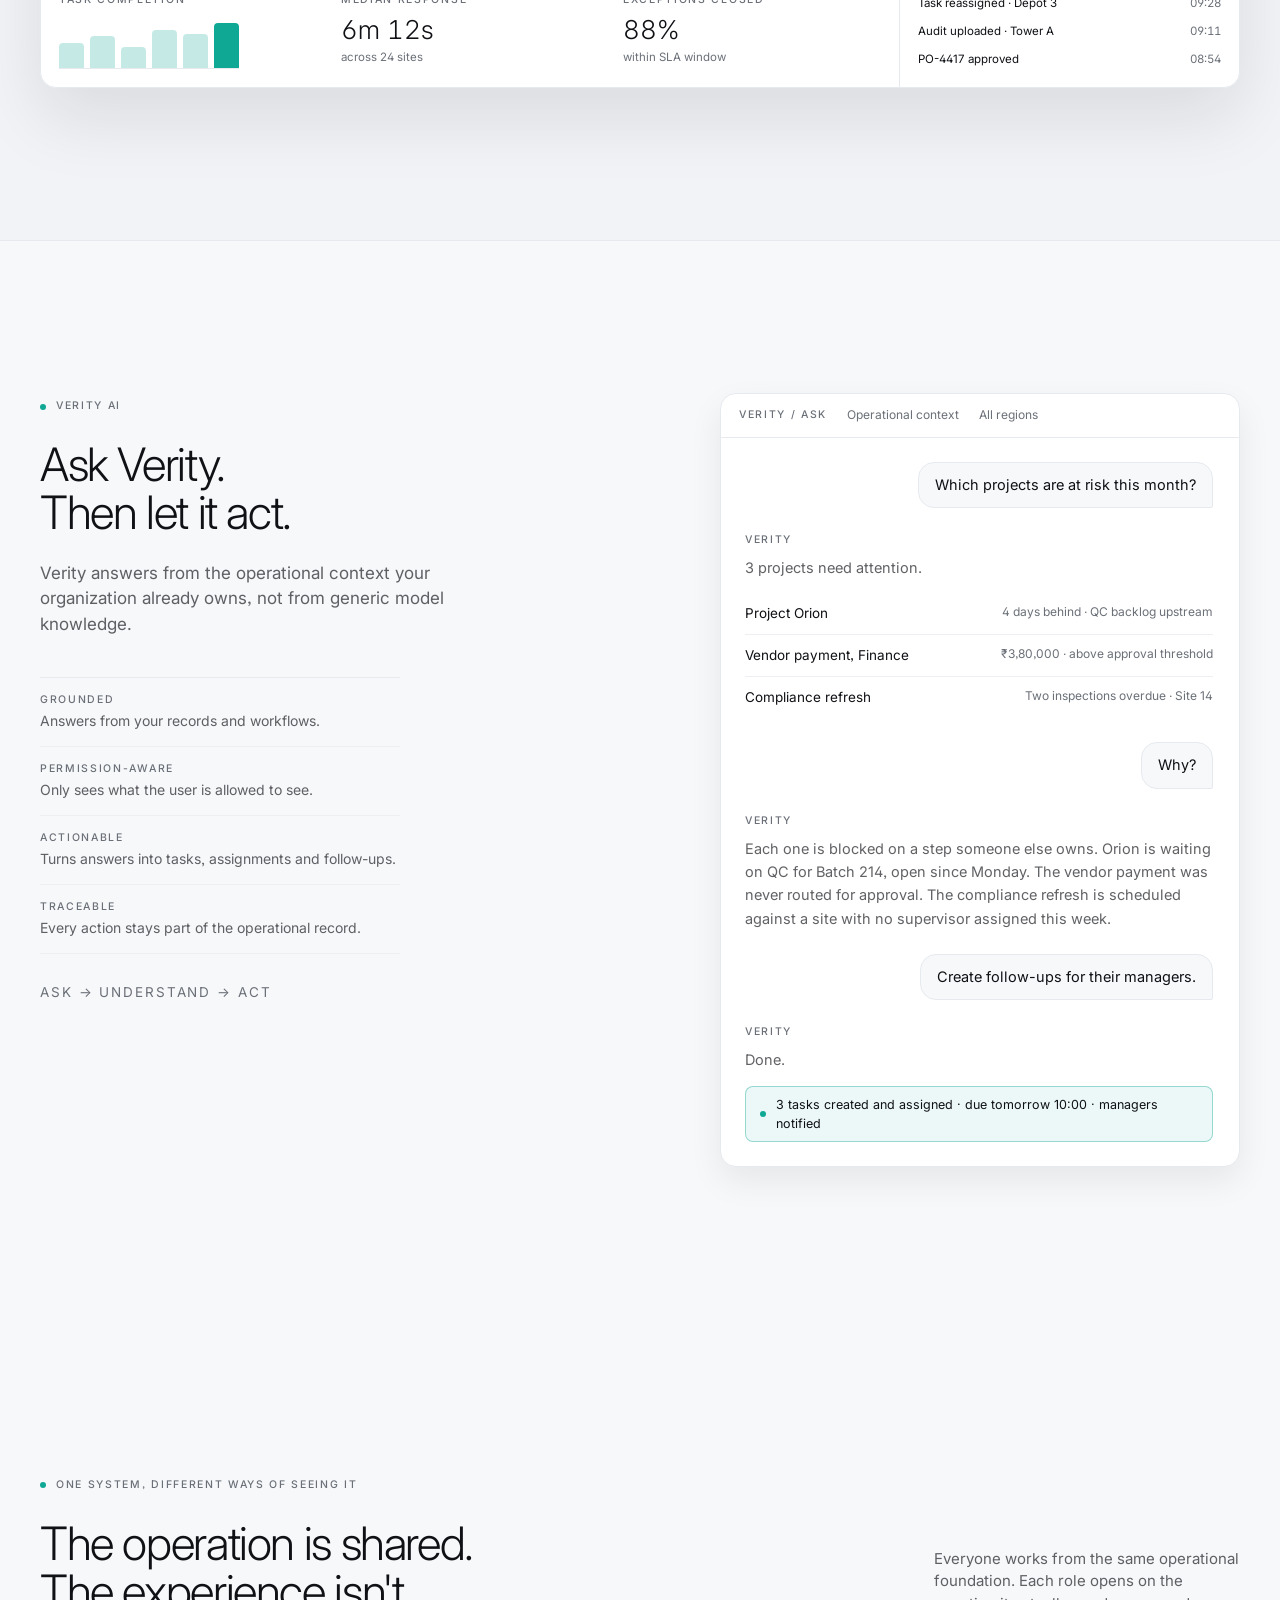
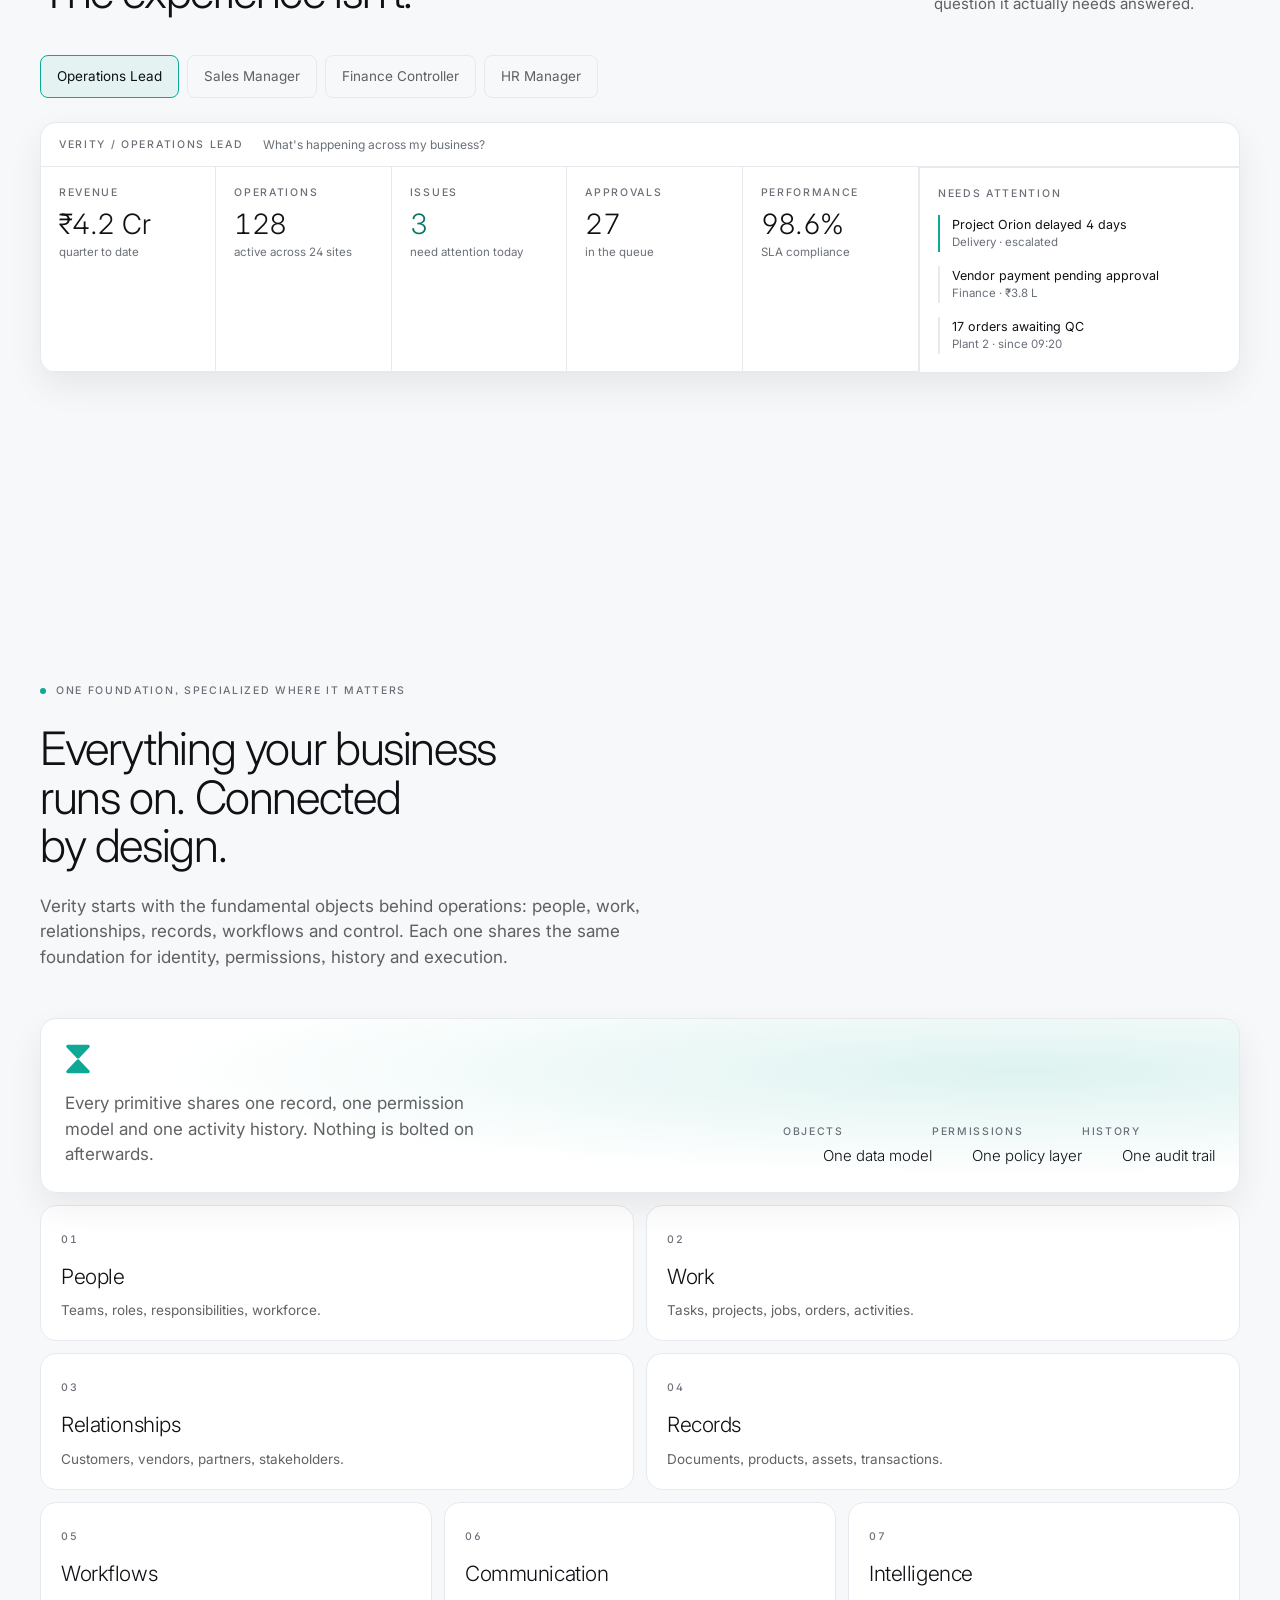
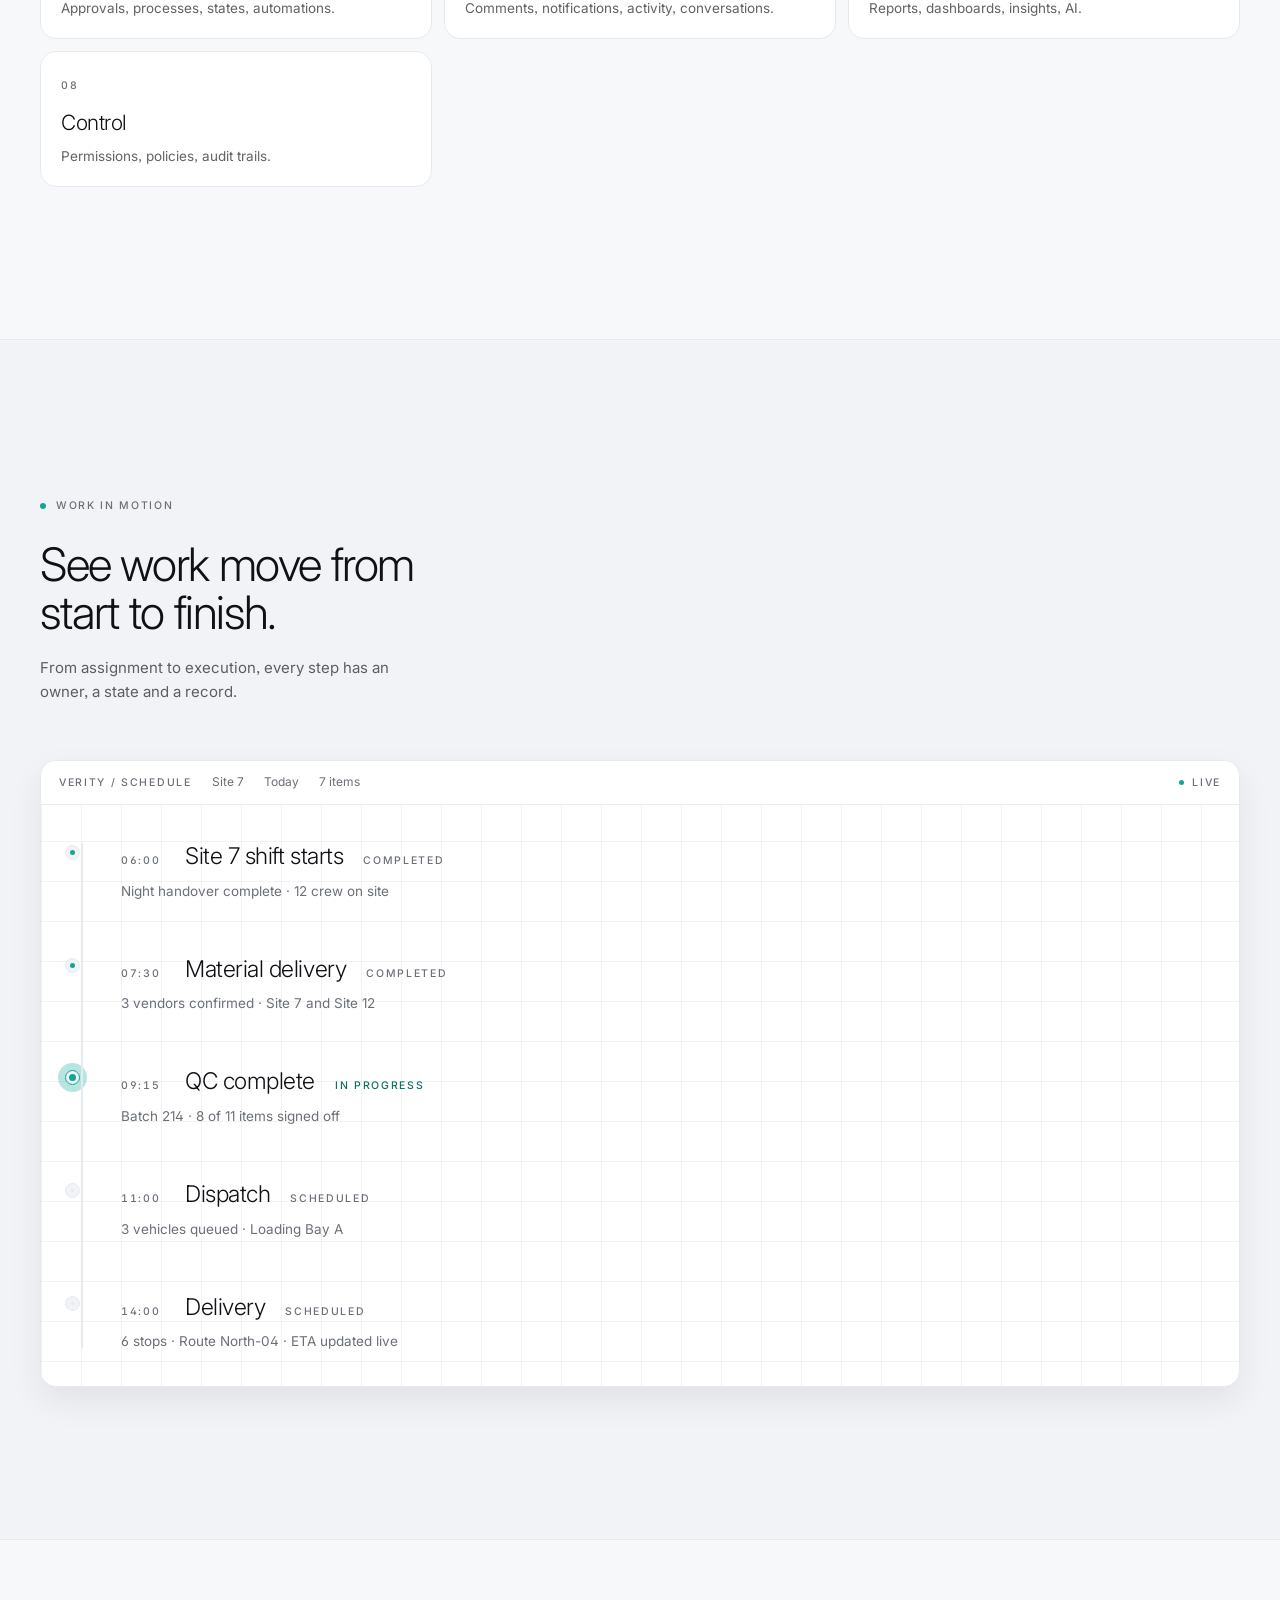
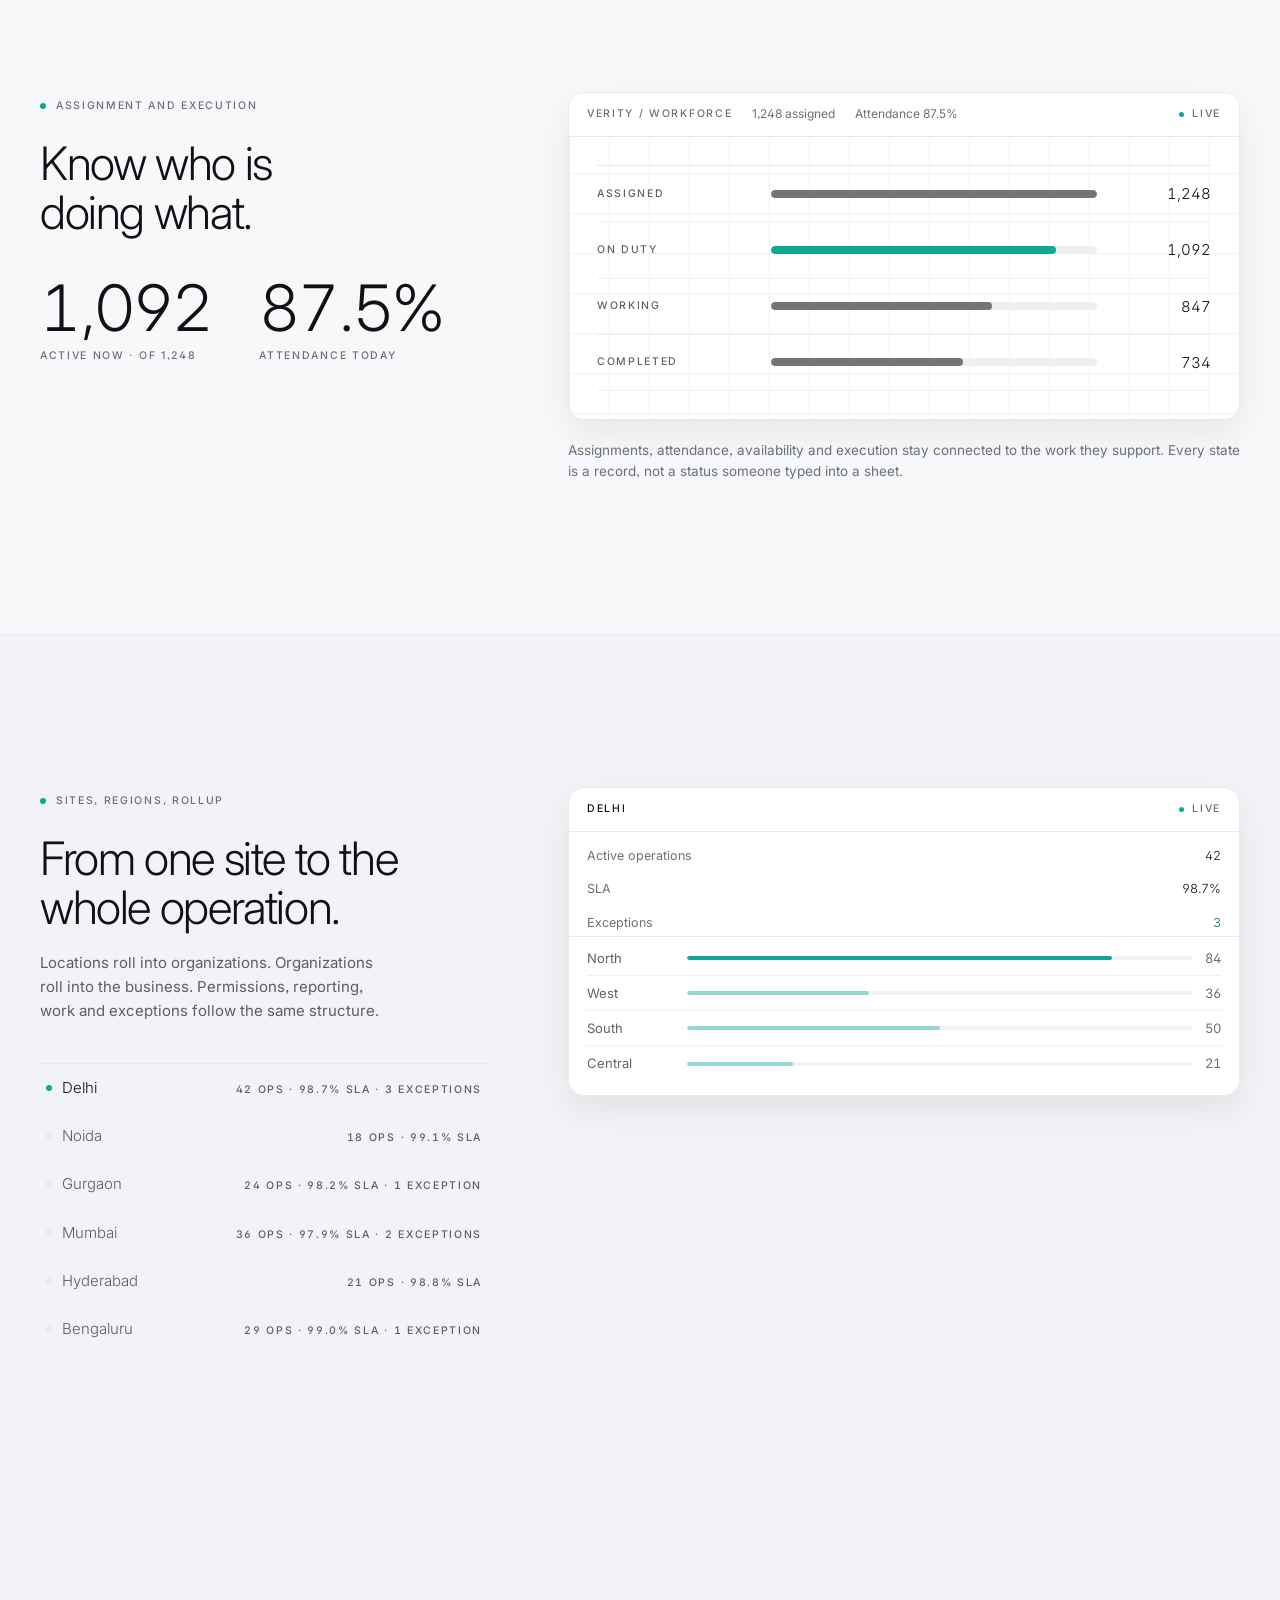
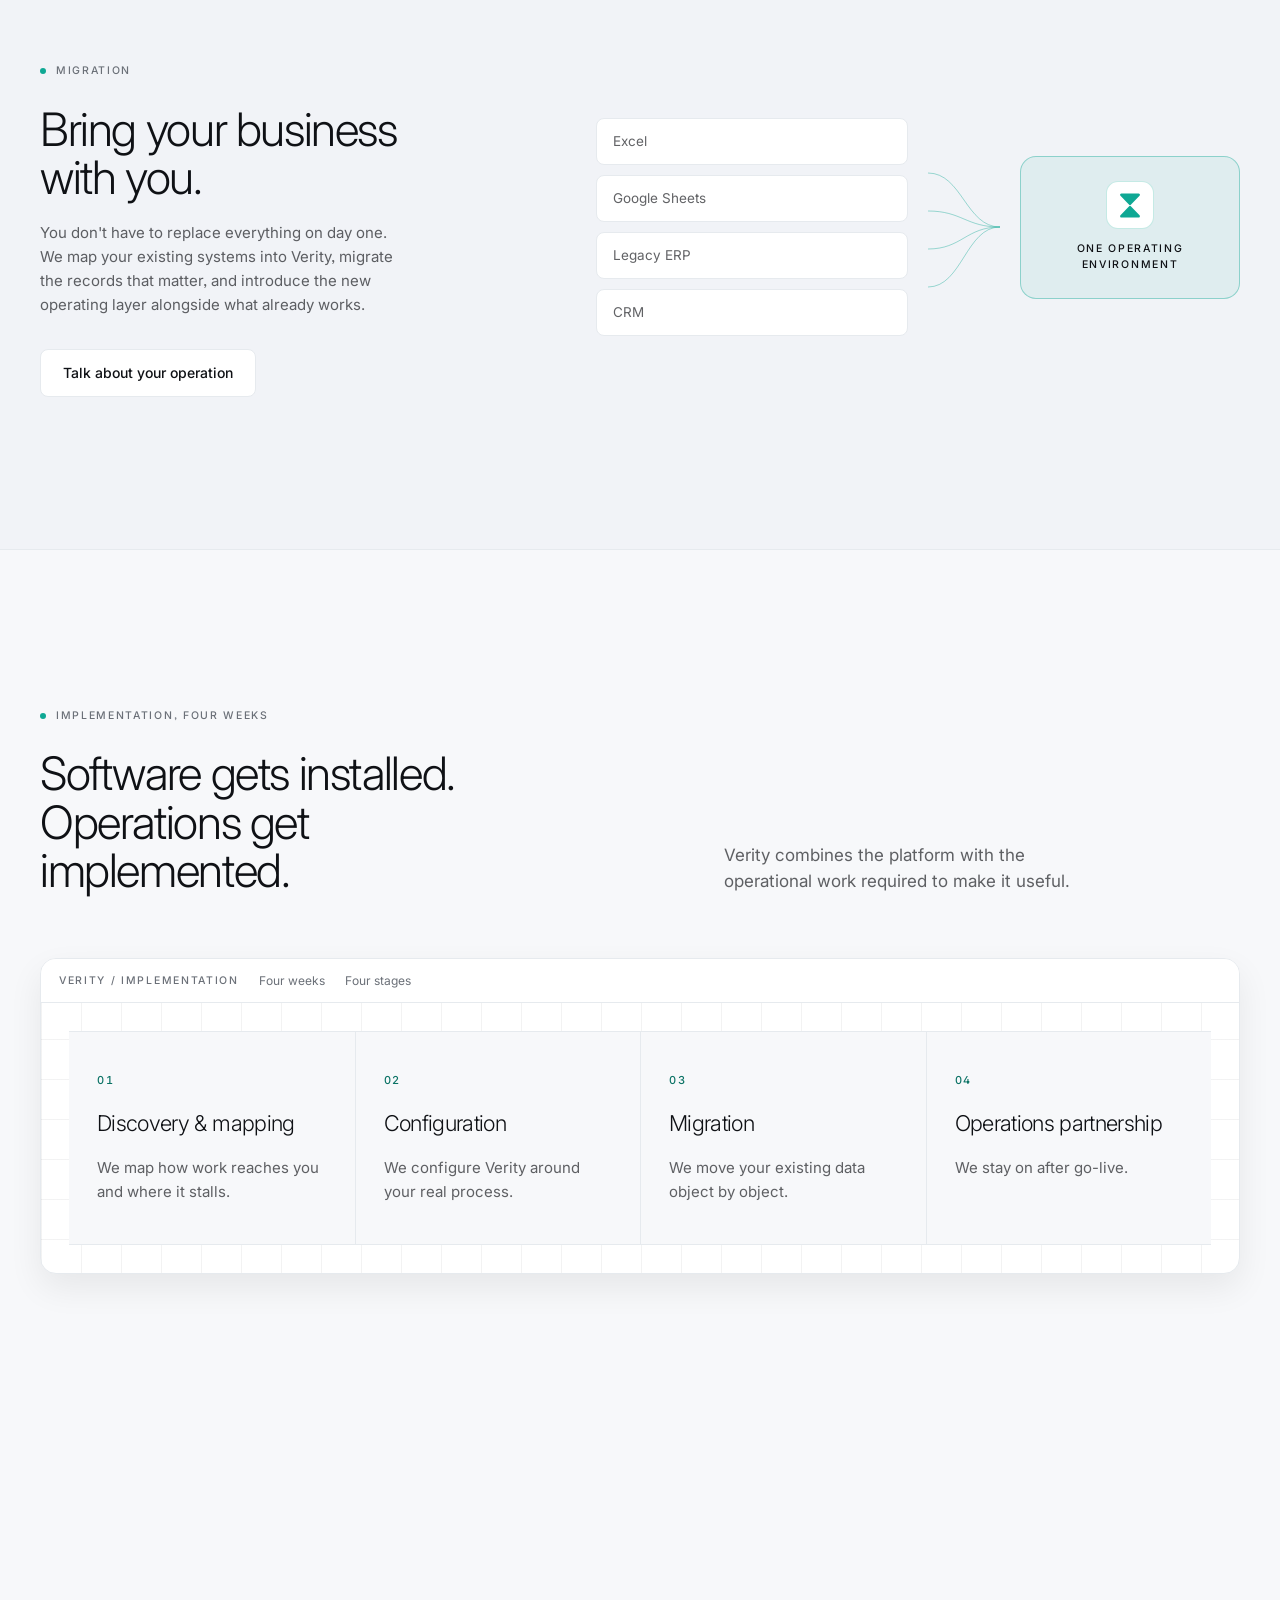
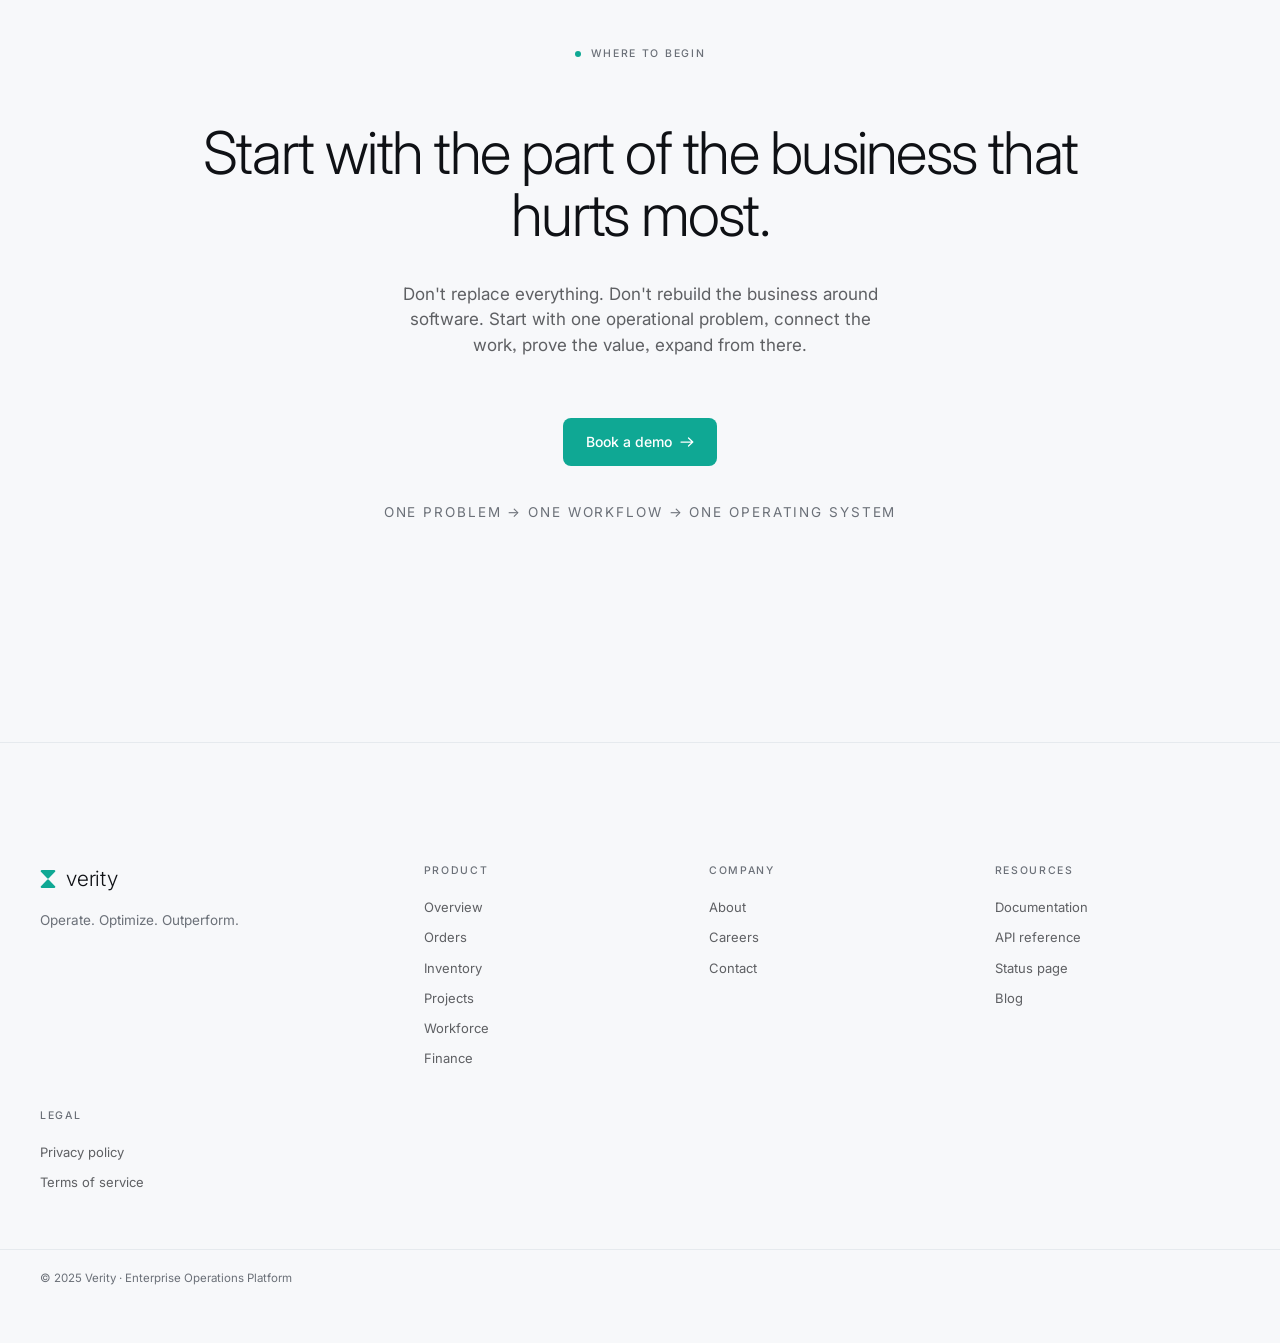
==== commit 8c26e4e8: "Converge the fragmentation field into one layer on scroll The eight scattered tools now travel to th" ====
--- a/index.html
+++ b/index.html
@@ -19,15 +19,15 @@
 <link rel="preconnect" href="https://fonts.googleapis.com">
 <link rel="preconnect" href="https://fonts.gstatic.com" crossorigin>
 <link href="https://fonts.googleapis.com/css2?family=Inter:wght@200;300;400;500;600&display=swap" rel="stylesheet">
-<link rel="stylesheet" href="css/base.css?v=51">
-<link rel="stylesheet" href="css/hero.css?v=51">
-<link rel="stylesheet" href="css/dash.css?v=51">
-<link rel="stylesheet" href="css/concept.css?v=51">
-<link rel="stylesheet" href="css/intelligence.css?v=51">
-<link rel="stylesheet" href="css/proof.css?v=51">
-<link rel="stylesheet" href="css/verity.css?v=51">
-<link rel="stylesheet" href="css/sections.css?v=51">
-<link rel="stylesheet" href="css/motion.css?v=51">
+<link rel="stylesheet" href="css/base.css?v=56">
+<link rel="stylesheet" href="css/hero.css?v=56">
+<link rel="stylesheet" href="css/dash.css?v=56">
+<link rel="stylesheet" href="css/concept.css?v=56">
+<link rel="stylesheet" href="css/intelligence.css?v=56">
+<link rel="stylesheet" href="css/proof.css?v=56">
+<link rel="stylesheet" href="css/verity.css?v=56">
+<link rel="stylesheet" href="css/sections.css?v=56">
+<link rel="stylesheet" href="css/motion.css?v=56">
 </head>
 <body>
 
@@ -261,25 +261,45 @@
         </div>
       </div>
 
-      <div style="position:relative;min-height:380px;" role="img" aria-label="Disconnected systems: Excel, WhatsApp, Email, Google Sheets, Legacy ERP, Manual approvals, Human follow-ups, Disconnected reports">
-        <svg style="position:absolute;inset:0;height:100%;width:100%;" aria-hidden="true" fill="none">
-          <line x1="12%" y1="14%" x2="26%" y2="22%" stroke="var(--line)" stroke-width="1" stroke-dasharray="2 5"/>
-          <line x1="54%" y1="8%" x2="68%" y2="16%" stroke="var(--line)" stroke-width="1" stroke-dasharray="2 5"/>
-          <line x1="82%" y1="22%" x2="96%" y2="30%" stroke="var(--line)" stroke-width="1" stroke-dasharray="2 5"/>
-          <line x1="26%" y1="38%" x2="40%" y2="46%" stroke="var(--line)" stroke-width="1" stroke-dasharray="2 5"/>
-          <line x1="64%" y1="46%" x2="78%" y2="54%" stroke="var(--line)" stroke-width="1" stroke-dasharray="2 5"/>
-          <line x1="10%" y1="66%" x2="24%" y2="74%" stroke="var(--line)" stroke-width="1" stroke-dasharray="2 5"/>
-          <line x1="48%" y1="78%" x2="62%" y2="86%" stroke="var(--line)" stroke-width="1" stroke-dasharray="2 5"/>
-          <line x1="78%" y1="64%" x2="92%" y2="72%" stroke="var(--line)" stroke-width="1" stroke-dasharray="2 5"/>
+      <!-- The eight tools scatter at rest and travel to the centre as the
+           section is scrolled, resolving into the single operational layer.
+           The argument the copy makes on the left, made once in motion. -->
+      <div class="frag-field" data-converge role="img"
+           aria-label="Eight disconnected systems, Excel, WhatsApp, Email, Google Sheets, Legacy ERP, Manual approvals, Human follow-ups and Disconnected reports, converging into one operational layer.">
+        <!-- Hairlines that go nowhere: the systems gesture at each other
+             without actually connecting. They fade as the pieces converge. -->
+        <svg class="frag-links" aria-hidden="true" fill="none">
+          <line x1="12%" y1="14%" x2="26%" y2="22%"/>
+          <line x1="54%" y1="8%"  x2="68%" y2="16%"/>
+          <line x1="82%" y1="22%" x2="96%" y2="30%"/>
+          <line x1="26%" y1="38%" x2="40%" y2="46%"/>
+          <line x1="64%" y1="46%" x2="78%" y2="54%"/>
+          <line x1="10%" y1="66%" x2="24%" y2="74%"/>
+          <line x1="48%" y1="78%" x2="62%" y2="86%"/>
+          <line x1="78%" y1="64%" x2="92%" y2="72%"/>
         </svg>
-        <span style="position:absolute;left:4%;top:6%;transform:rotate(-1.5deg);display:block;border:1px solid var(--line);border-radius:12px;padding:10px 14px;background:var(--surface);font-size:12.5px;box-shadow:var(--elev-low);" data-reveal>Excel</span>
-        <span style="position:absolute;left:46%;top:0%;transform:rotate(1deg);display:block;border:1px solid var(--line);border-radius:12px;padding:10px 14px;background:var(--surface);font-size:12.5px;box-shadow:var(--elev-low);" data-reveal>WhatsApp</span>
-        <span style="position:absolute;left:74%;top:14%;transform:rotate(-0.5deg);display:block;border:1px solid var(--line);border-radius:12px;padding:10px 14px;background:var(--surface);font-size:12.5px;box-shadow:var(--elev-low);" data-reveal>Email</span>
-        <span style="position:absolute;left:18%;top:30%;transform:rotate(1.5deg);display:block;border:1px solid var(--line);border-radius:12px;padding:10px 14px;background:var(--surface);font-size:12.5px;box-shadow:var(--elev-low);" data-reveal>Google Sheets</span>
-        <span style="position:absolute;left:56%;top:38%;transform:rotate(-1deg);display:block;border:1px solid var(--line);border-radius:12px;padding:10px 14px;background:var(--surface);font-size:12.5px;box-shadow:var(--elev-low);" data-reveal>Legacy ERP</span>
-        <span style="position:absolute;left:2%;top:58%;transform:rotate(0.5deg);display:block;border:1px solid var(--line);border-radius:12px;padding:10px 14px;background:var(--surface);font-size:12.5px;box-shadow:var(--elev-low);" data-reveal>Manual approvals</span>
-        <span style="position:absolute;left:40%;top:70%;transform:rotate(-1.5deg);display:block;border:1px solid var(--line);border-radius:12px;padding:10px 14px;background:var(--surface);font-size:12.5px;box-shadow:var(--elev-low);" data-reveal>Human follow-ups</span>
-        <span style="position:absolute;left:70%;top:56%;transform:rotate(1deg);display:block;border:1px solid var(--line);border-radius:12px;padding:10px 14px;background:var(--surface);font-size:12.5px;box-shadow:var(--elev-low);" data-reveal>Disconnected reports</span>
+
+        <div class="frag-scatter">
+          <span class="frag-chip" data-frag style="left:4%;top:6%;--rot:-1.5deg;">Excel</span>
+          <span class="frag-chip" data-frag style="left:46%;top:0%;--rot:1.0deg;">WhatsApp</span>
+          <span class="frag-chip" data-frag style="left:74%;top:14%;--rot:-0.5deg;">Email</span>
+          <span class="frag-chip" data-frag style="left:18%;top:30%;--rot:1.5deg;">Google Sheets</span>
+          <span class="frag-chip" data-frag style="left:56%;top:38%;--rot:-1.0deg;">Legacy ERP</span>
+          <span class="frag-chip" data-frag style="left:2%;top:58%;--rot:0.5deg;">Manual approvals</span>
+          <span class="frag-chip" data-frag style="left:40%;top:70%;--rot:-1.5deg;">Human follow-ups</span>
+          <span class="frag-chip" data-frag style="left:70%;top:56%;--rot:1.0deg;">Disconnected reports</span>
+        </div>
+
+        <div class="frag-core" aria-hidden="true">
+          <span class="frag-core-mark">
+            <svg width="20" height="25" viewBox="0 0 24 30" aria-hidden="true">
+              <path d="M2.6 1.6h18.8a1.6 1.6 0 011.2 2.7L13.2 14a1.6 1.6 0 01-2.4 0L1.4 4.3A1.6 1.6 0 012.6 1.6z" fill="currentColor"/>
+              <path d="M10.8 16a1.6 1.6 0 012.4 0l9.4 9.7a1.6 1.6 0 01-1.2 2.7H2.6a1.6 1.6 0 01-1.2-2.7z" fill="currentColor"/>
+            </svg>
+          </span>
+          <span class="frag-core-name">Verity</span>
+          <span class="label frag-core-note">One operational layer</span>
+        </div>
       </div>
     </div>
   </div>
@@ -1382,8 +1402,8 @@
 </main>
 
 <script src="js/vendor/lenis.min.js"></script>
-<script src="js/motion.js?v=51"></script>
-<script src="js/hero-assemble.js?v=51"></script>
-<script src="js/ui.js?v=51"></script>
+<script src="js/motion.js?v=56"></script>
+<script src="js/hero-assemble.js?v=56"></script>
+<script src="js/ui.js?v=56"></script>
 </body>
 </html>
--- a/css/verity.css
+++ b/css/verity.css
@@ -941,11 +941,15 @@
 .ai-grid { display: grid; gap: 48px; }
 @media (min-width: 1024px) {
   .ai-grid {
-    grid-template-columns: minmax(0, 0.9fr) minmax(0, 1fr);
+    grid-template-columns: minmax(0, 0.9fr) minmax(0, 0.78fr);
     gap: 80px;
     align-items: start;
   }
 }
+/* The panel is sized to the conversation inside it. Left to fill the column it
+   ran ~180px wider than its widest line, which read as an empty box around a
+   narrow chat. */
+#intelligence .panel { max-width: 560px; }
 .ai-deck { margin-top: 24px; max-width: 40ch; }
 
 .ai-facts {
@@ -964,7 +968,7 @@
 .ai-thread {
   list-style: none;
   margin: 0;
-  max-width: 62ch;
+  max-width: 100%;
   padding: clamp(16px, 2.2vw, 24px);
   display: flex;
   flex-direction: column;
@@ -1095,3 +1099,109 @@
   font-size: 11px;
   color: var(--ink-muted);
 }
+
+/* ------------------------------------------------- Fragmentation field --- */
+/* Eight scattered tools that travel to the centre as the section scrolls and
+   resolve into one plate. js/motion.js drives --q from 0 (scattered) to 1
+   (merged) and hands each chip its own vector to the centre. */
+.frag-field {
+  position: relative;
+  min-height: clamp(360px, 34vw, 440px);
+  --q: 0;
+}
+.frag-scatter { position: absolute; inset: 0; }
+
+.frag-chip {
+  position: absolute;
+  display: block;
+  border: 1px solid var(--line);
+  border-radius: var(--r-inner);
+  padding: 10px 14px;
+  background: var(--surface);
+  font-size: 12.5px;
+  white-space: nowrap;
+  box-shadow: var(--elev-low);
+  transform:
+    translate3d(calc(var(--dx, 0px) * var(--q)), calc(var(--dy, 0px) * var(--q)), 0)
+    rotate(calc(var(--rot, 0deg) * (1 - var(--q))))
+    scale(calc(1 - 0.32 * var(--q)));
+  opacity: calc(1 - var(--q) * 0.92);
+}
+
+/* The layer the pieces become. Sized to its own content, centred on the field. */
+.frag-core {
+  position: absolute;
+  left: 50%;
+  top: 50%;
+  display: inline-flex;
+  align-items: center;
+  gap: 14px;
+  padding: 14px 20px;
+  border: 1px solid var(--accent-a40);
+  border-radius: var(--r-panel);
+  background: var(--accent-a08);
+  box-shadow: var(--elev-mid);
+  white-space: nowrap;
+  transform: translate(-50%, -50%) scale(calc(0.9 + 0.1 * var(--q)));
+  opacity: var(--q);
+}
+.frag-core-mark {
+  display: inline-flex;
+  align-items: center;
+  justify-content: center;
+  width: 34px; height: 34px;
+  border-radius: var(--r-control);
+  background: var(--surface);
+  color: var(--accent);
+  flex: none;
+}
+.frag-core-name { font-size: 20px; font-weight: 300; letter-spacing: -0.02em; }
+.frag-core-note { color: var(--ink-muted); }
+
+/* No motion: show the fragments and the layer together, nothing travels. */
+.frag-field.is-static .frag-chip { transform: rotate(var(--rot, 0deg)); opacity: 1; }
+.frag-field.is-static .frag-core {
+  top: auto; bottom: -12px;
+  transform: translate(-50%, 0);
+  opacity: 1;
+}
+
+@media (max-width: 640px) {
+  .frag-chip { font-size: 11.5px; padding: 8px 11px; }
+  .frag-core { padding: 12px 16px; gap: 10px; }
+  .frag-core-name { font-size: 17px; }
+}
+
+/* Connectors that never join anything, fading out as the layer forms. */
+.frag-links {
+  position: absolute;
+  inset: 0;
+  width: 100%;
+  height: 100%;
+  opacity: calc(1 - var(--q));
+  pointer-events: none;
+}
+.frag-links line {
+  stroke: var(--line);
+  stroke-width: 1;
+  stroke-dasharray: 2 5;
+}
+.frag-field.is-static .frag-links { opacity: 1; }
+
+/* Narrow screens: the scatter stops being absolutely positioned and becomes a
+   loose wrapped row, so a long label can never run off the edge. The chips
+   still converge, because their vectors are measured from wherever they sit. */
+@media (max-width: 720px) {
+  .frag-field { min-height: 0; padding-bottom: 96px; }
+  .frag-links { display: none; }
+  .frag-scatter {
+    position: static;
+    display: flex;
+    flex-wrap: wrap;
+    justify-content: center;
+    gap: 10px;
+  }
+  .frag-chip { position: static; }
+  .frag-core { left: 50%; top: auto; bottom: 8px; transform: translate(-50%, 0) scale(calc(0.9 + 0.1 * var(--q))); }
+  .frag-field.is-static .frag-core { bottom: 8px; }
+}
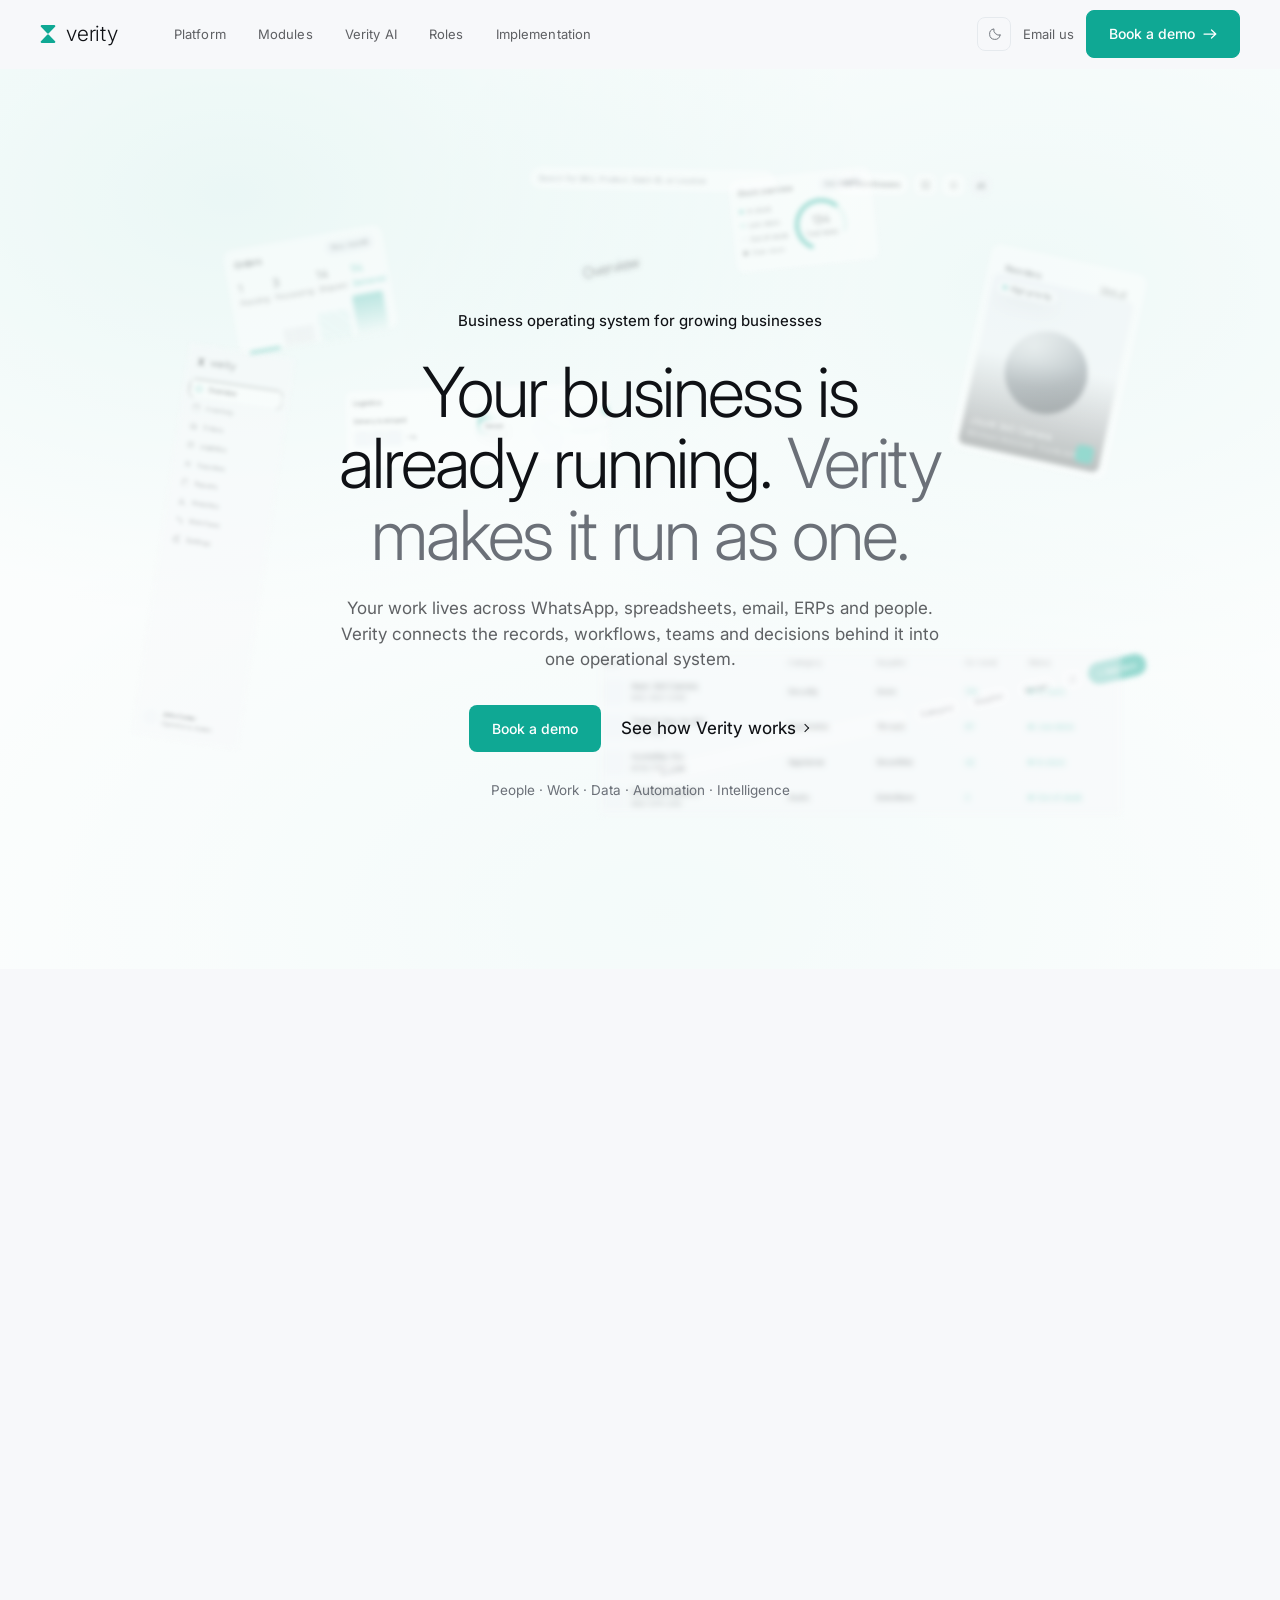
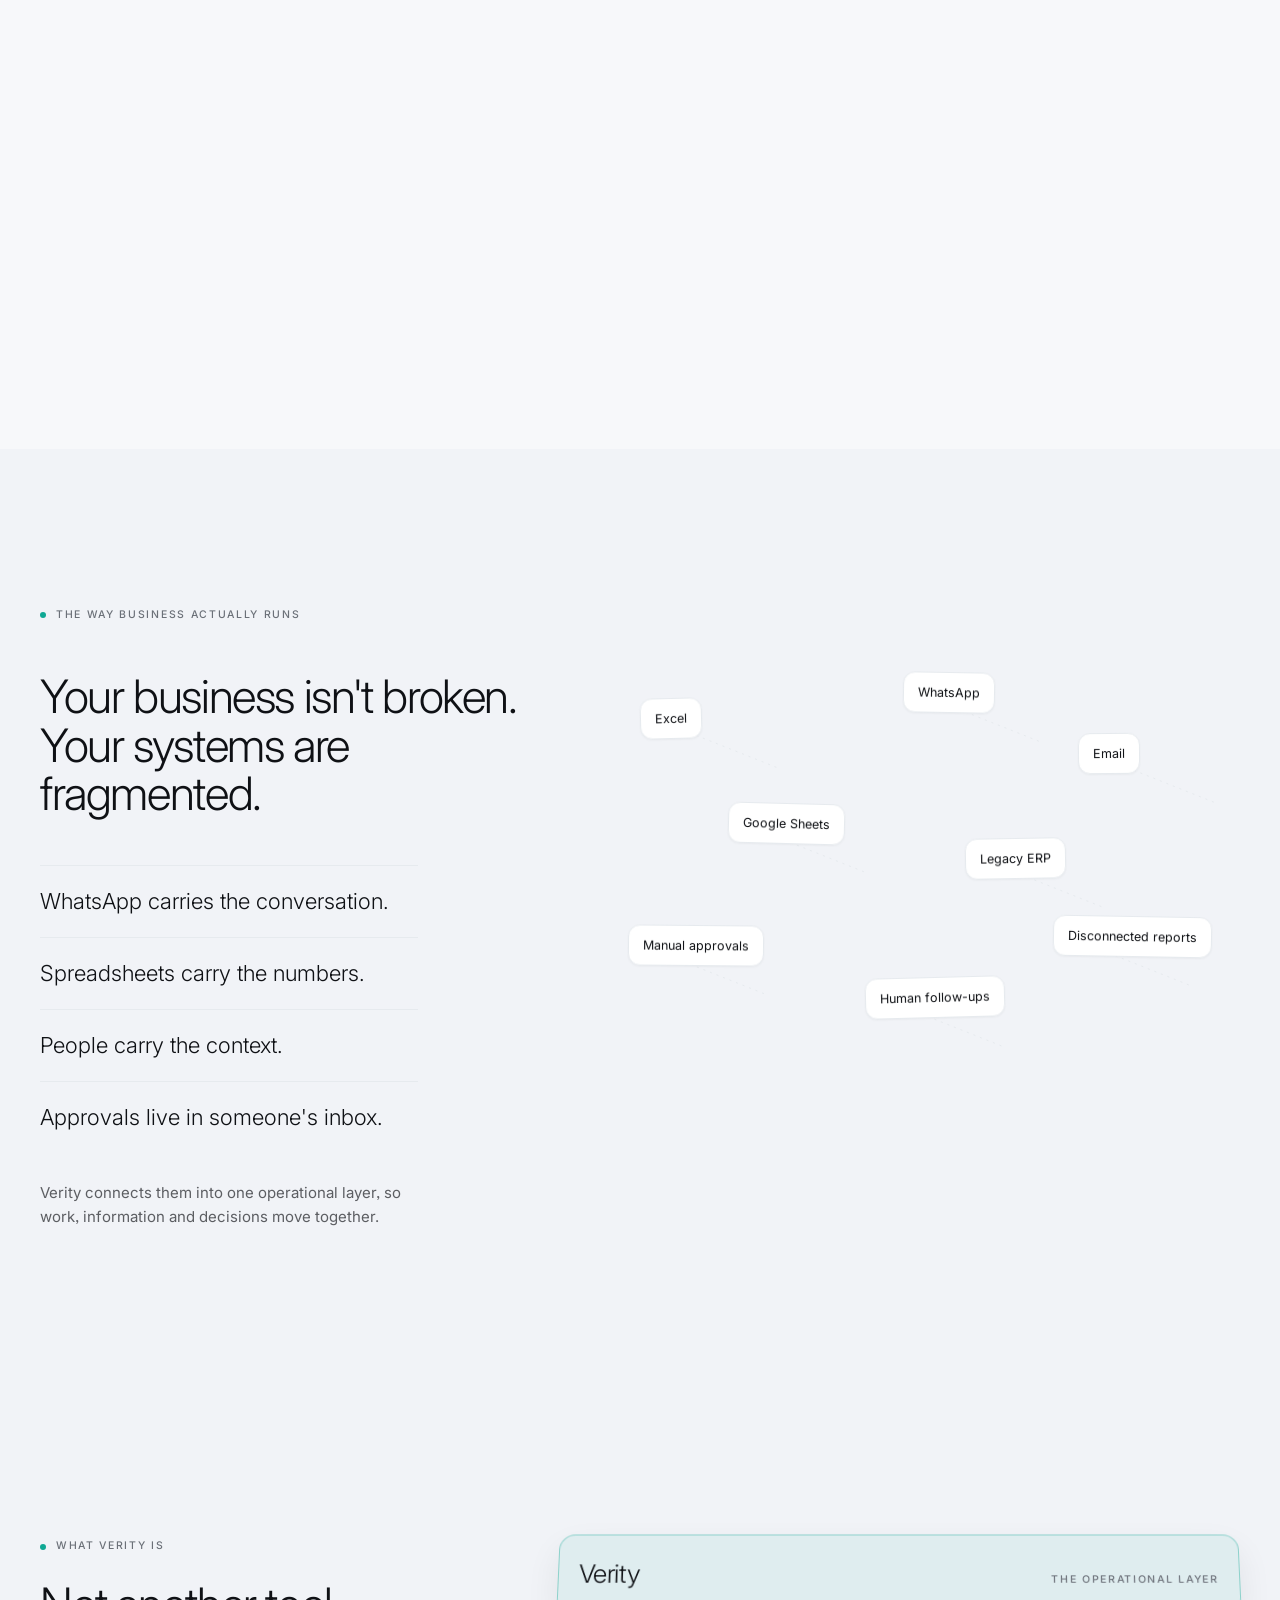
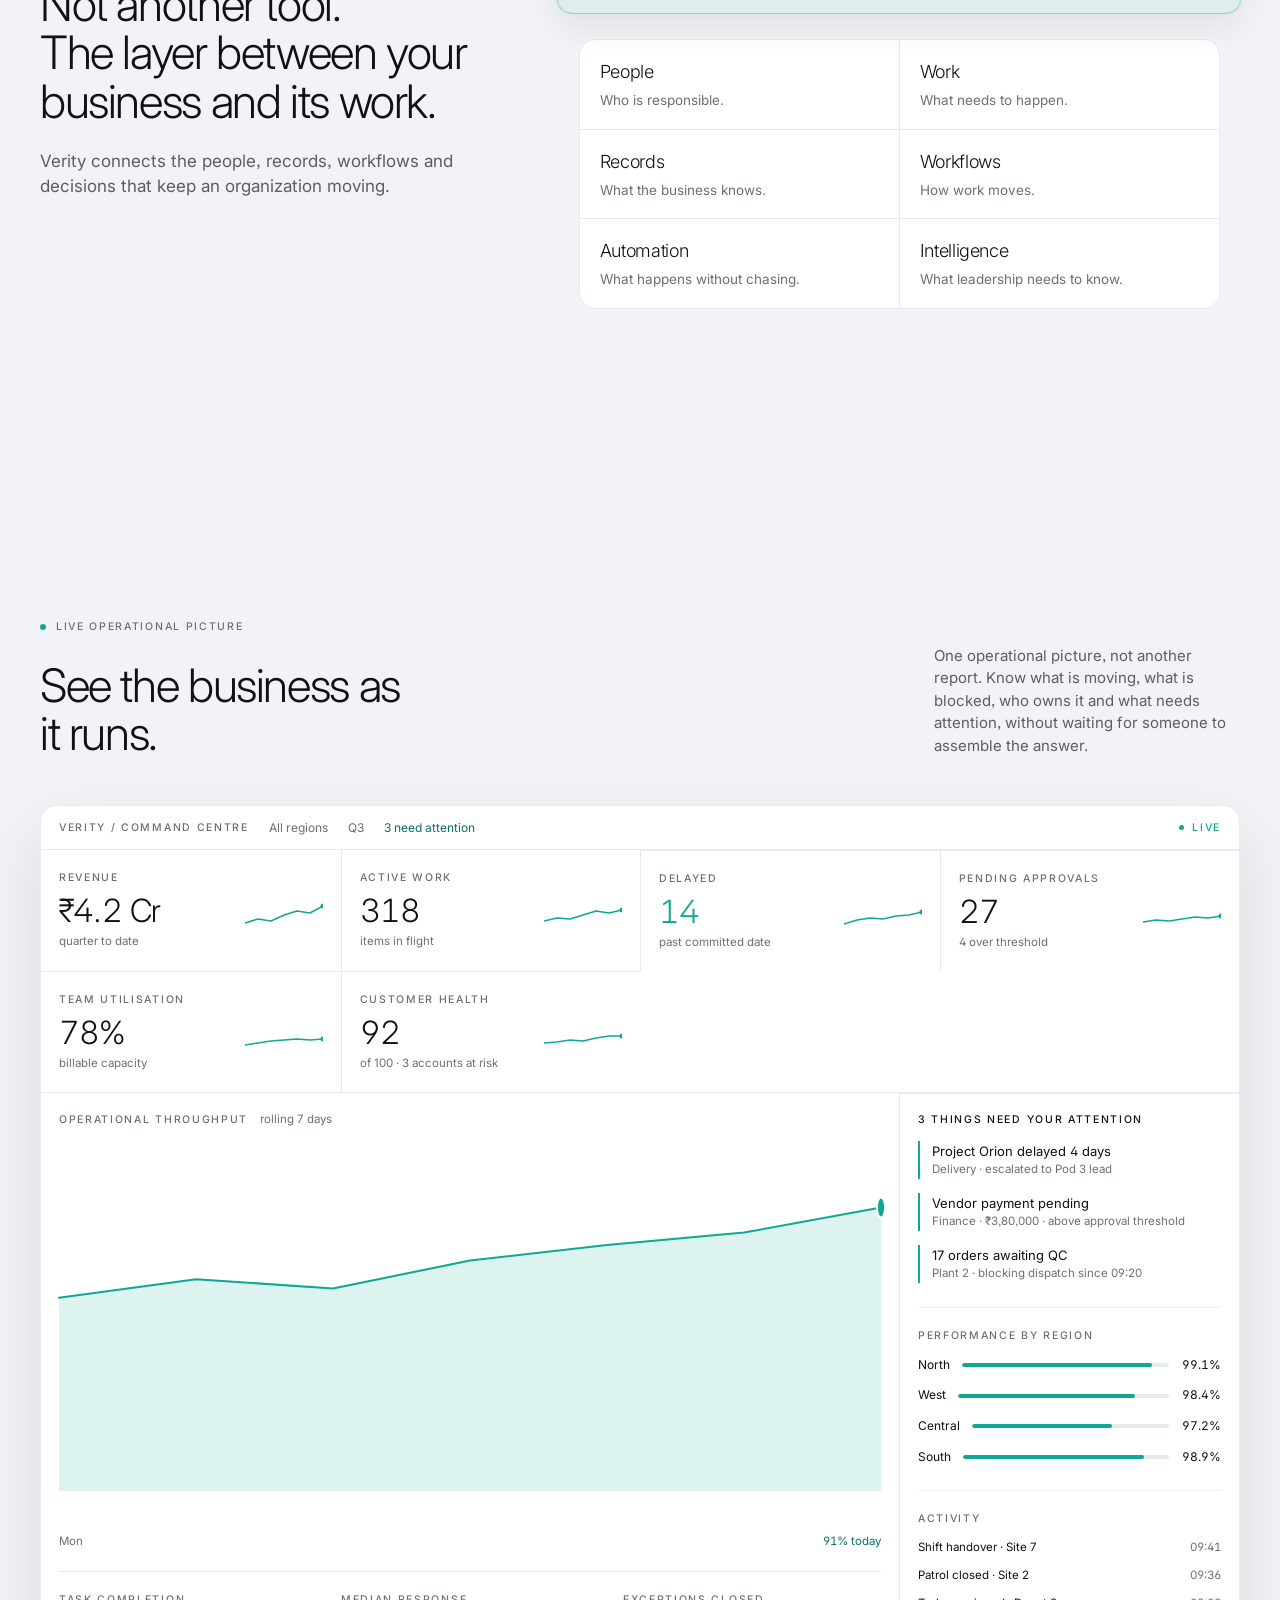
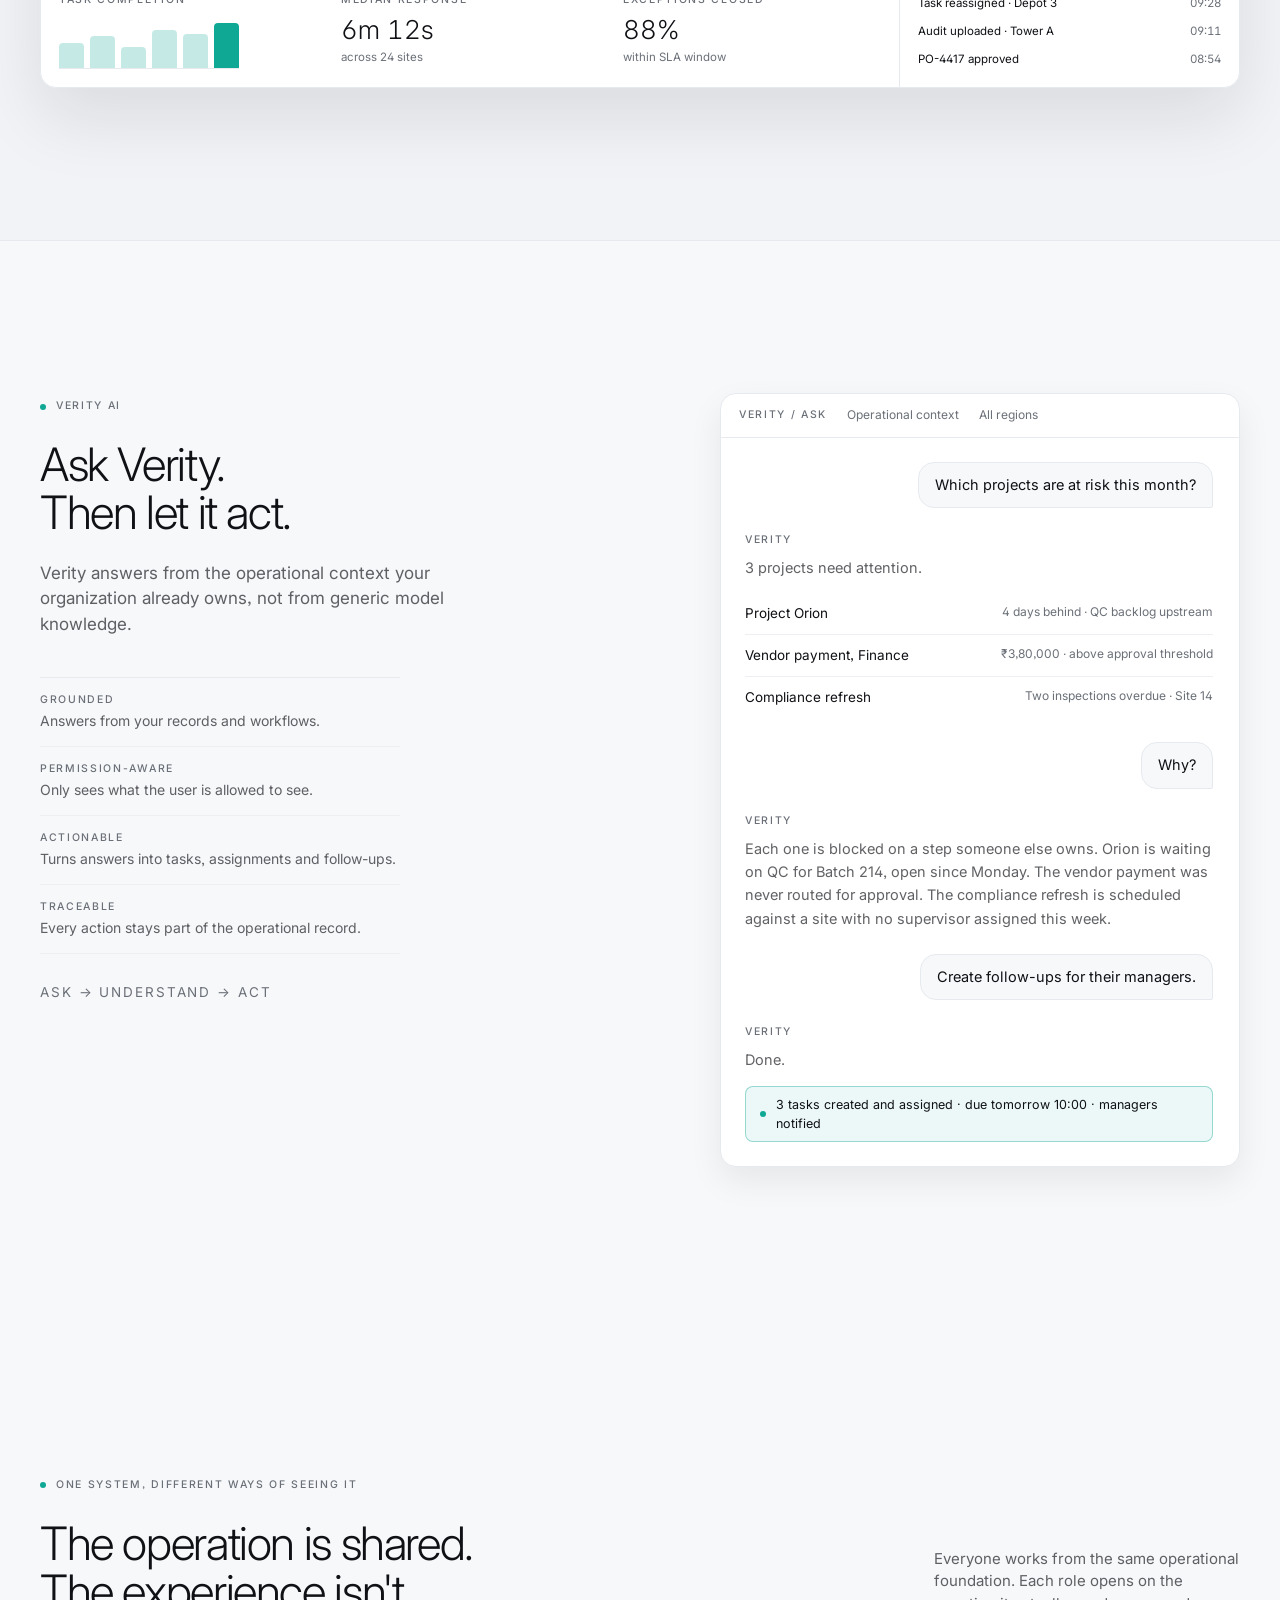
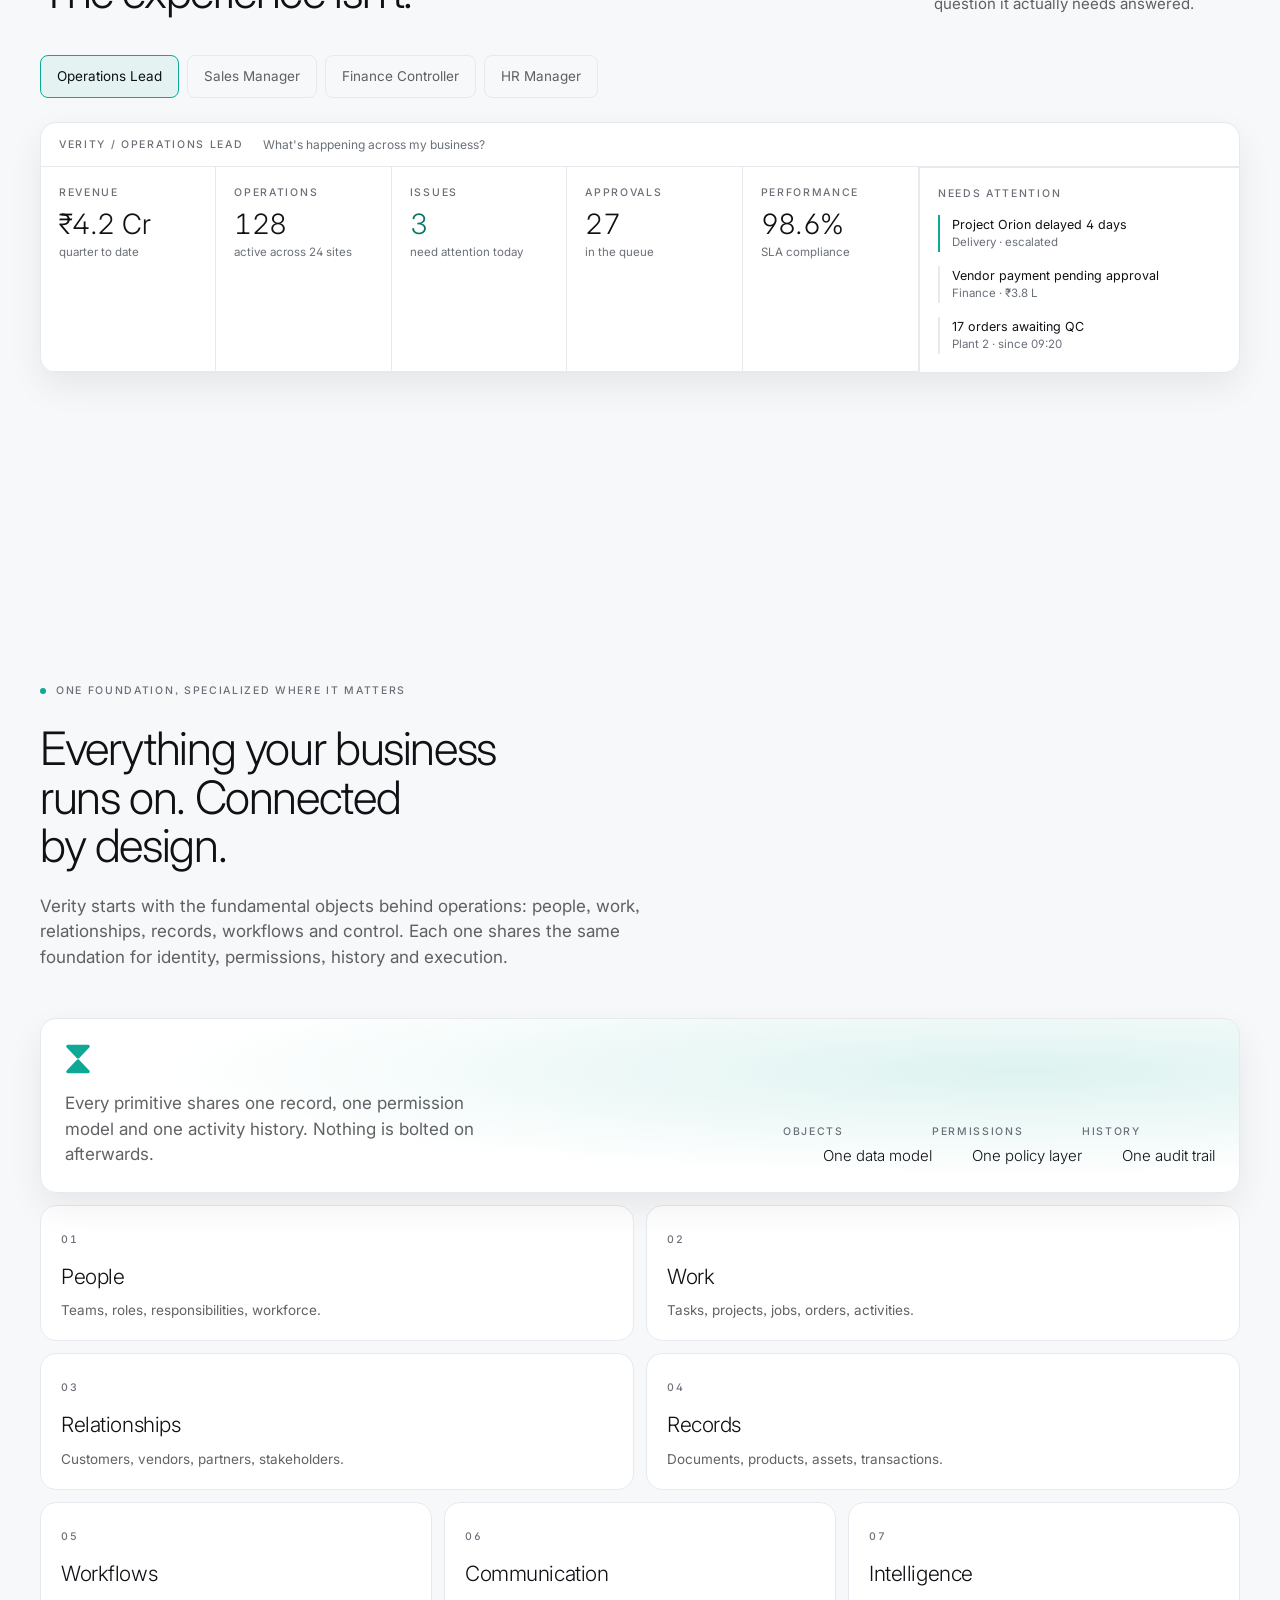
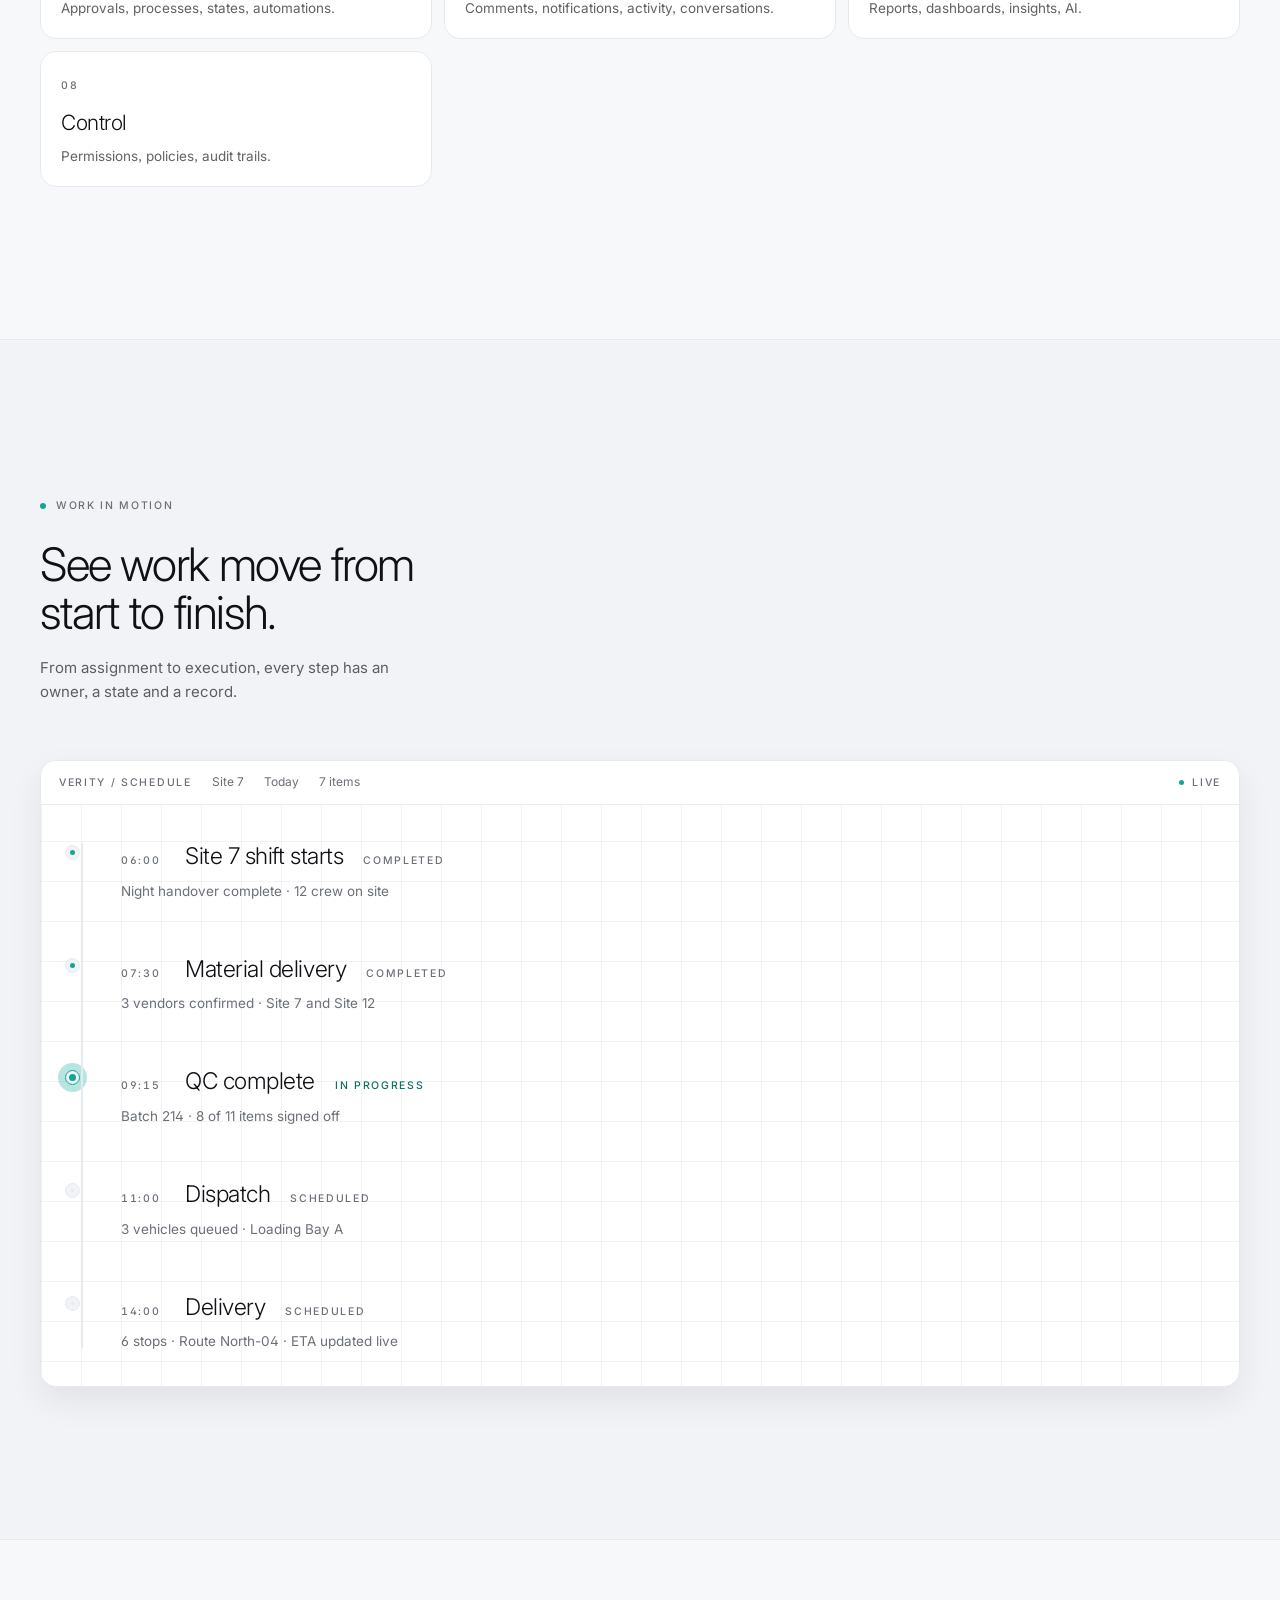
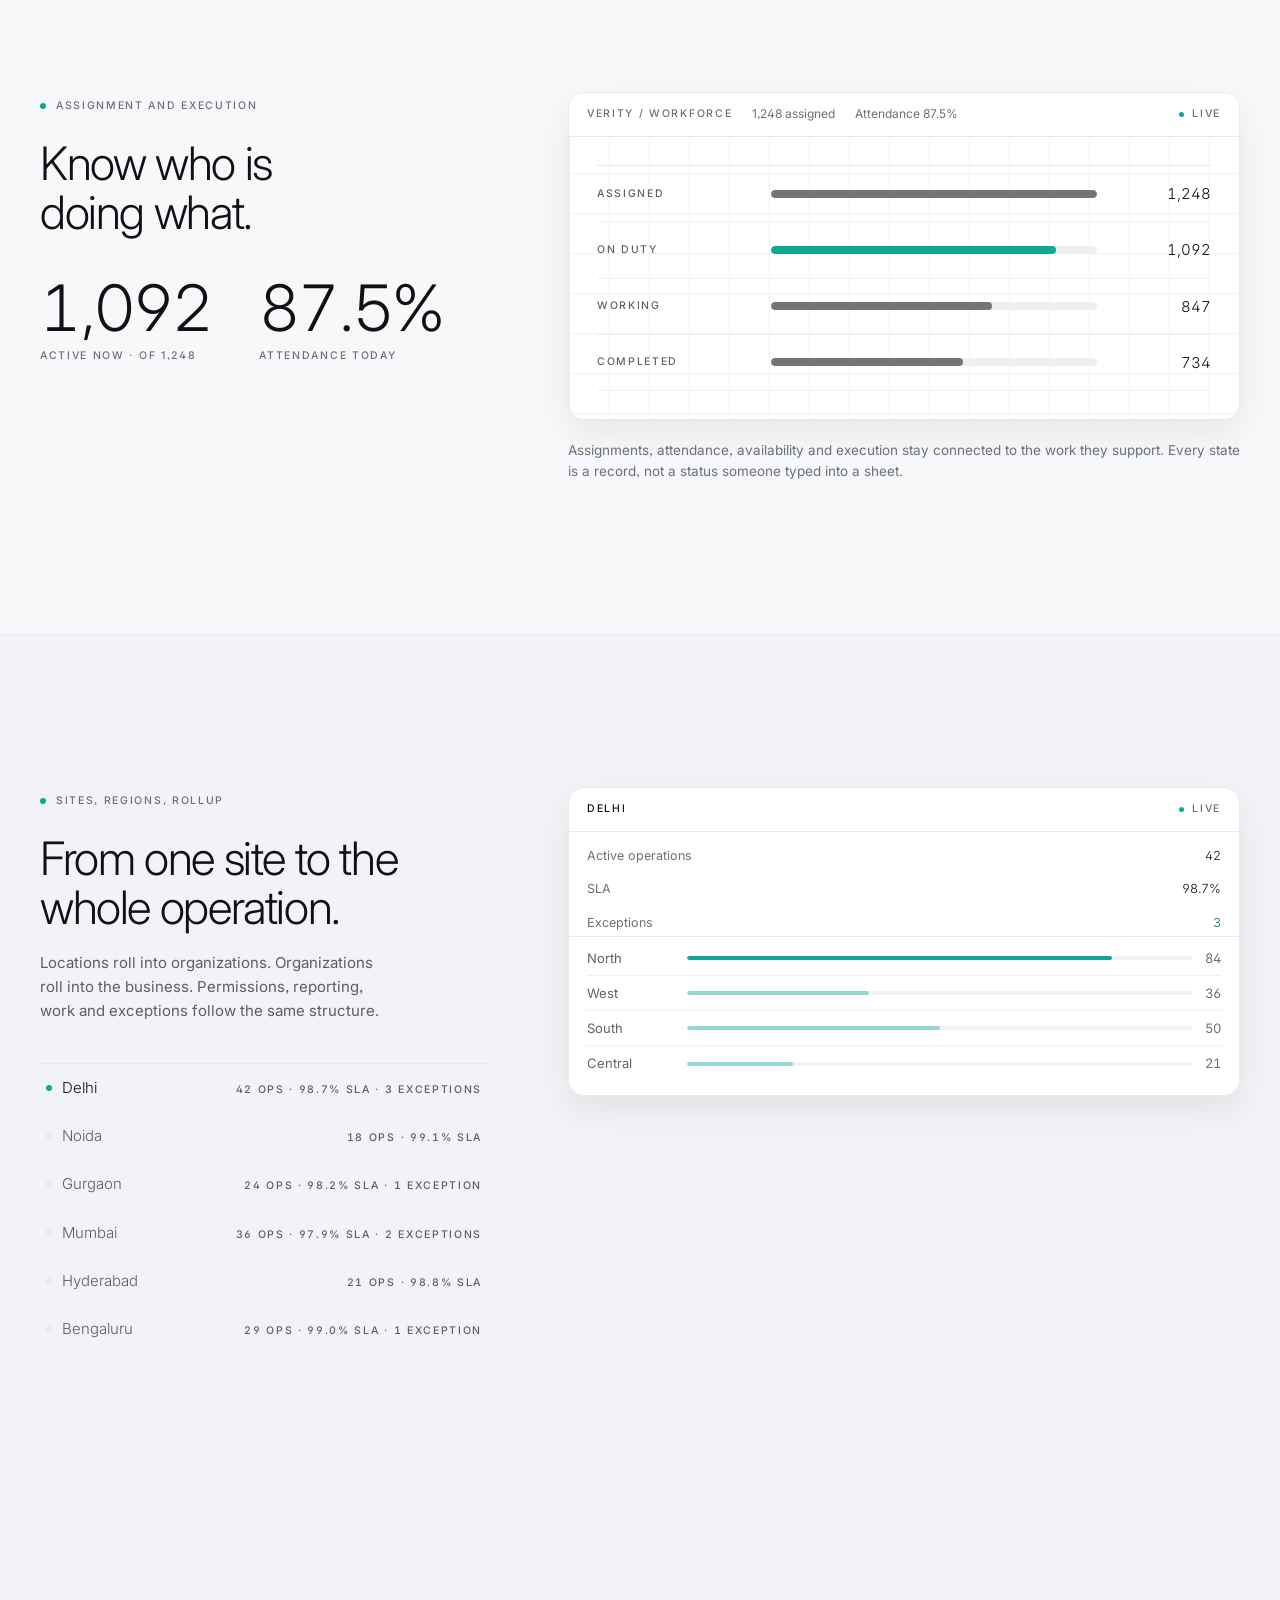
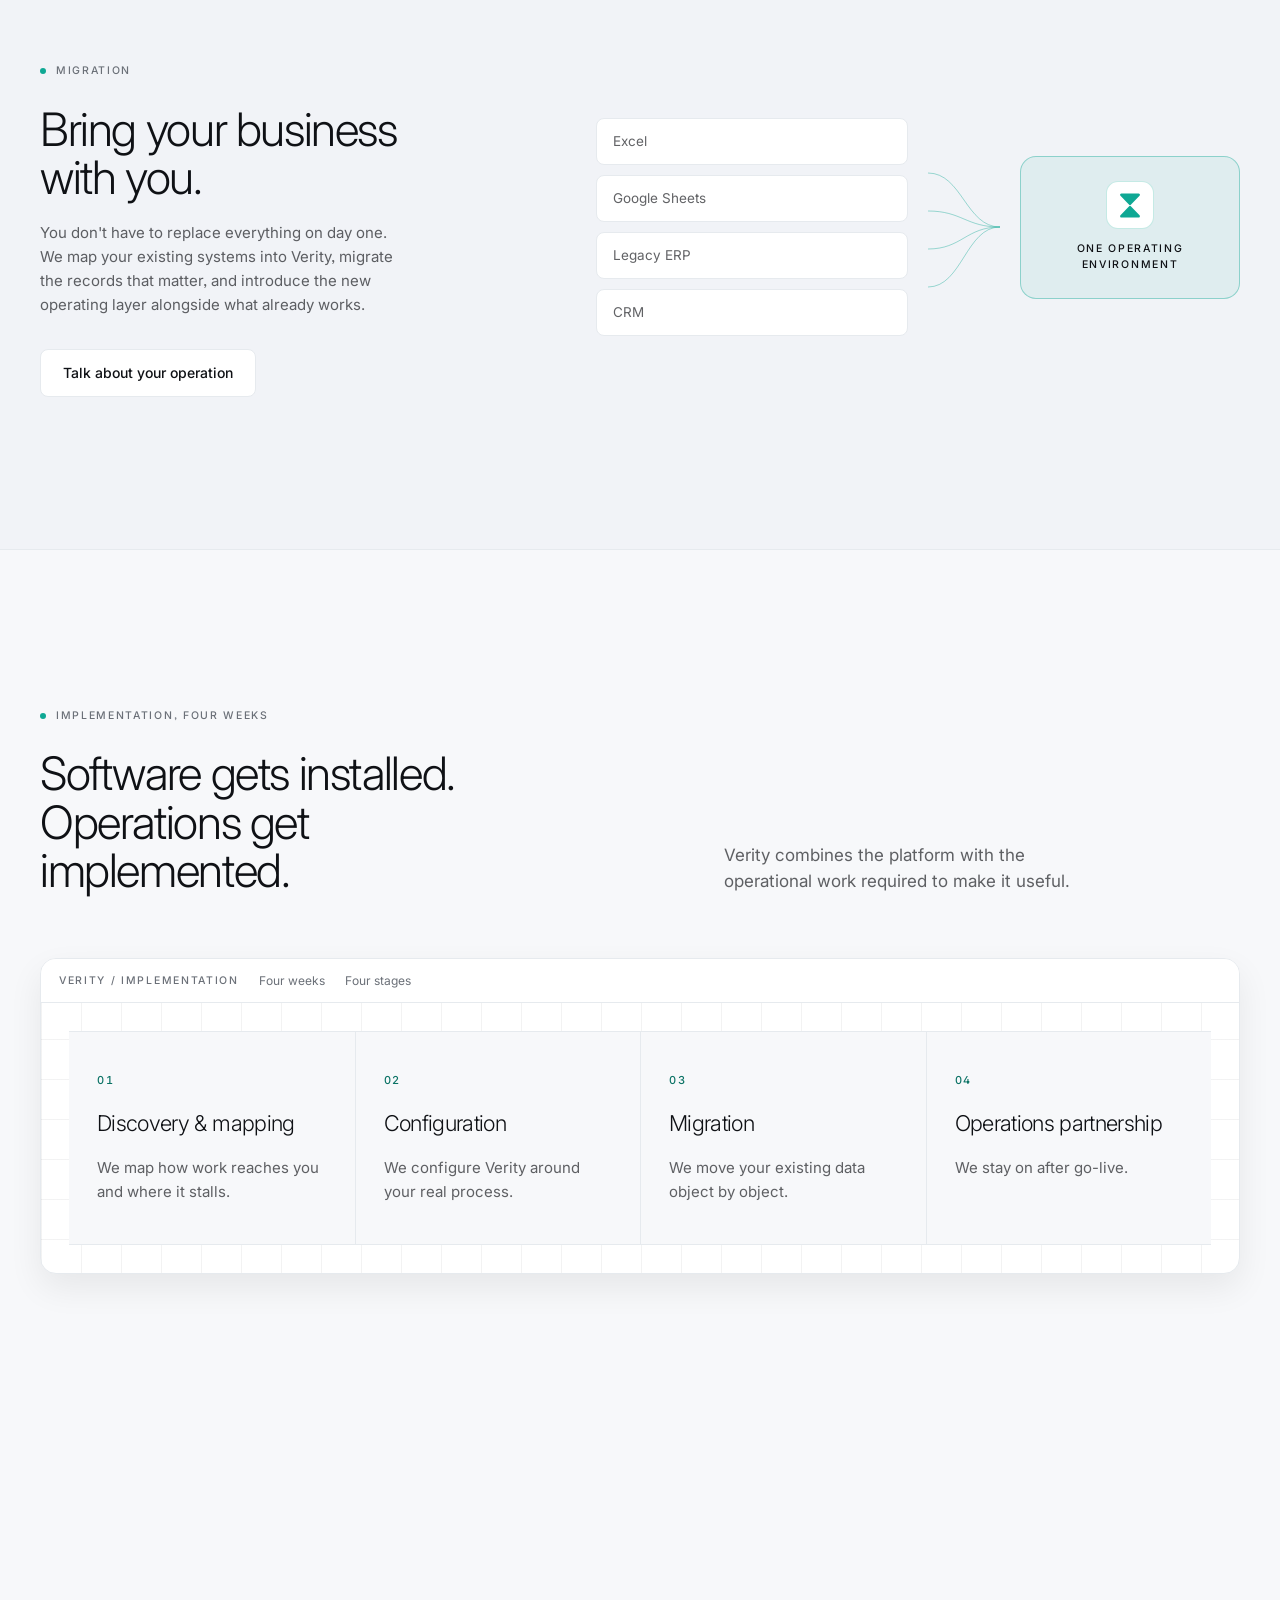
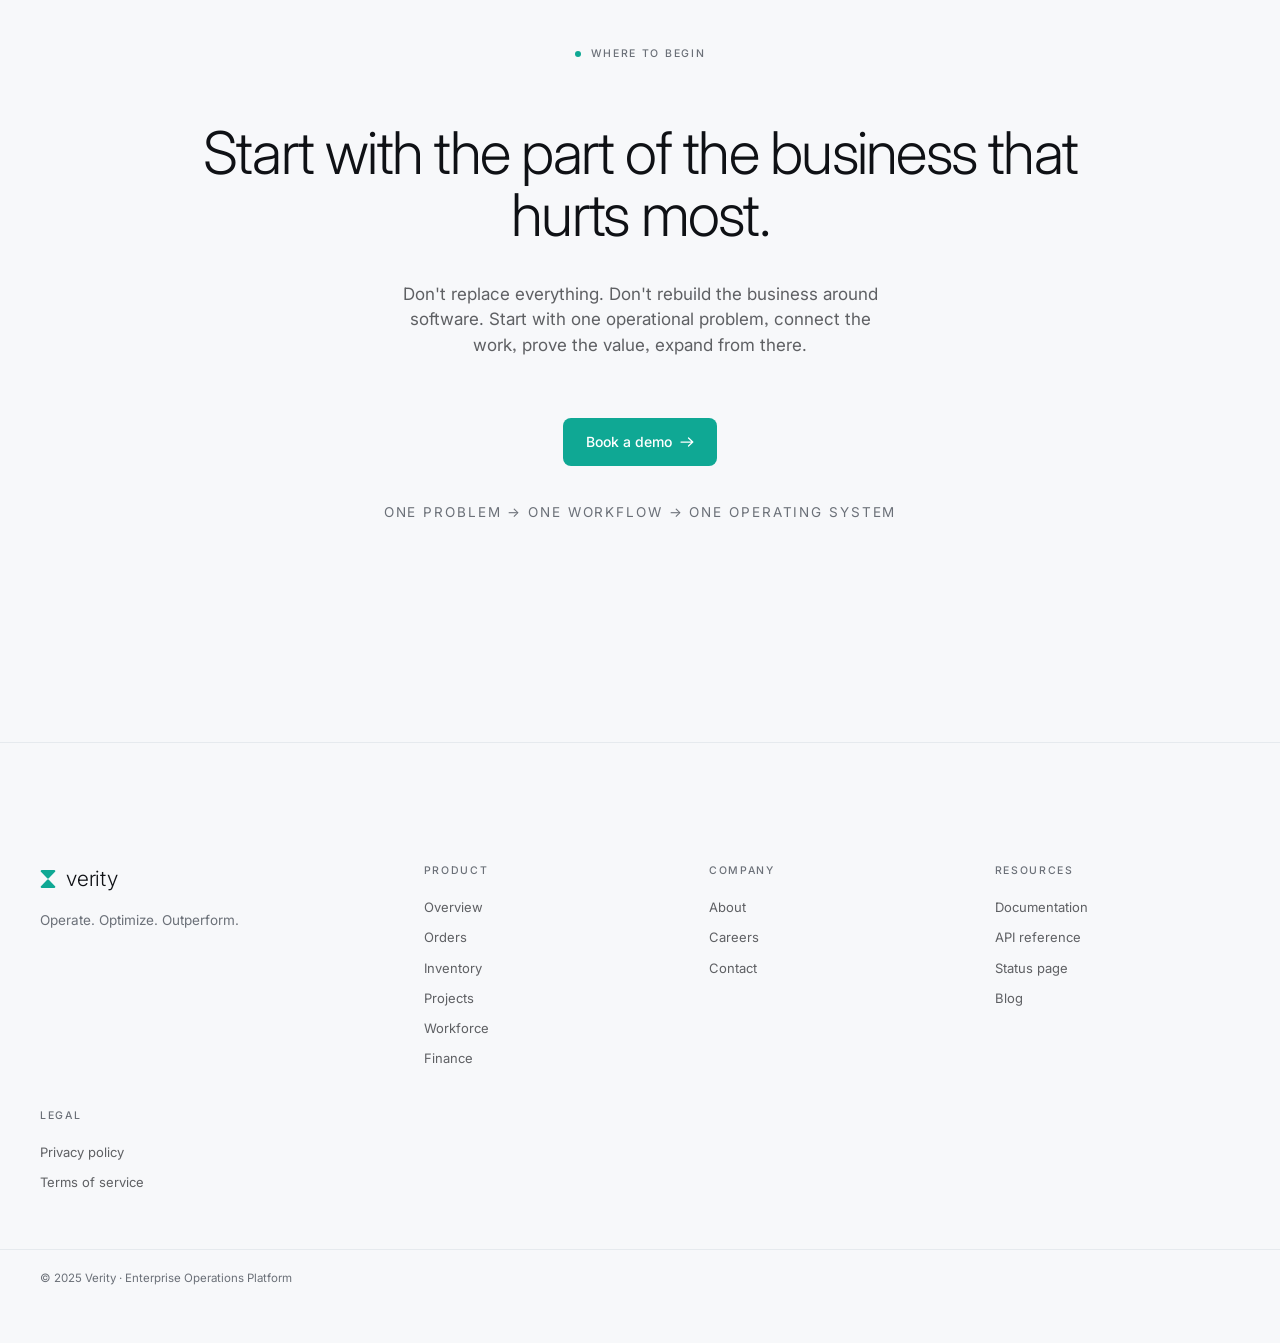
==== commit dfae0d03: "Land the fragments on the existing Verity plate, not a new one The previous version invented a secon" ====
--- a/index.html
+++ b/index.html
@@ -19,15 +19,15 @@
 <link rel="preconnect" href="https://fonts.googleapis.com">
 <link rel="preconnect" href="https://fonts.gstatic.com" crossorigin>
 <link href="https://fonts.googleapis.com/css2?family=Inter:wght@200;300;400;500;600&display=swap" rel="stylesheet">
-<link rel="stylesheet" href="css/base.css?v=56">
-<link rel="stylesheet" href="css/hero.css?v=56">
-<link rel="stylesheet" href="css/dash.css?v=56">
-<link rel="stylesheet" href="css/concept.css?v=56">
-<link rel="stylesheet" href="css/intelligence.css?v=56">
-<link rel="stylesheet" href="css/proof.css?v=56">
-<link rel="stylesheet" href="css/verity.css?v=56">
-<link rel="stylesheet" href="css/sections.css?v=56">
-<link rel="stylesheet" href="css/motion.css?v=56">
+<link rel="stylesheet" href="css/base.css?v=57">
+<link rel="stylesheet" href="css/hero.css?v=57">
+<link rel="stylesheet" href="css/dash.css?v=57">
+<link rel="stylesheet" href="css/concept.css?v=57">
+<link rel="stylesheet" href="css/intelligence.css?v=57">
+<link rel="stylesheet" href="css/proof.css?v=57">
+<link rel="stylesheet" href="css/verity.css?v=57">
+<link rel="stylesheet" href="css/sections.css?v=57">
+<link rel="stylesheet" href="css/motion.css?v=57">
 </head>
 <body>
 
@@ -290,16 +290,6 @@
           <span class="frag-chip" data-frag style="left:70%;top:56%;--rot:1.0deg;">Disconnected reports</span>
         </div>
 
-        <div class="frag-core" aria-hidden="true">
-          <span class="frag-core-mark">
-            <svg width="20" height="25" viewBox="0 0 24 30" aria-hidden="true">
-              <path d="M2.6 1.6h18.8a1.6 1.6 0 011.2 2.7L13.2 14a1.6 1.6 0 01-2.4 0L1.4 4.3A1.6 1.6 0 012.6 1.6z" fill="currentColor"/>
-              <path d="M10.8 16a1.6 1.6 0 012.4 0l9.4 9.7a1.6 1.6 0 01-1.2 2.7H2.6a1.6 1.6 0 01-1.2-2.7z" fill="currentColor"/>
-            </svg>
-          </span>
-          <span class="frag-core-name">Verity</span>
-          <span class="label frag-core-note">One operational layer</span>
-        </div>
       </div>
     </div>
   </div>
@@ -316,7 +306,7 @@
       </div>
 
       <div style="display:flex;flex-direction:column;gap:12px;align-items:center;perspective:1200px;">
-        <div style="width:100%;border:1px solid var(--accent-a40);border-radius:16px;padding:20px;background:var(--accent-a08);box-shadow:var(--elev-mid);transform:rotateX(9deg);" data-reveal>
+        <div data-converge-target style="width:100%;border:1px solid var(--accent-a40);border-radius:16px;padding:20px;background:var(--accent-a08);box-shadow:var(--elev-mid);transform:rotateX(9deg);" data-reveal>
           <div style="display:flex;align-items:baseline;justify-content:space-between;gap:24px;flex-wrap:wrap;">
             <span style="font-size:26px;font-weight:300;letter-spacing:-0.02em;">Verity</span>
             <span class="label">The operational layer</span>
@@ -1402,8 +1392,8 @@
 </main>
 
 <script src="js/vendor/lenis.min.js"></script>
-<script src="js/motion.js?v=56"></script>
-<script src="js/hero-assemble.js?v=56"></script>
-<script src="js/ui.js?v=56"></script>
+<script src="js/motion.js?v=57"></script>
+<script src="js/hero-assemble.js?v=57"></script>
+<script src="js/ui.js?v=57"></script>
 </body>
 </html>
--- a/css/verity.css
+++ b/css/verity.css
@@ -1109,6 +1109,10 @@
   min-height: clamp(360px, 34vw, 440px);
   --q: 0;
 }
+/* The pieces cross out of this section on their way to the plate in the next
+   one, so this section paints above its successor for the length of the trip. */
+#how-it-works { position: relative; z-index: 2; }
+#platform { position: relative; z-index: 1; }
 .frag-scatter { position: absolute; inset: 0; }
 
 .frag-chip {
@@ -1124,52 +1128,12 @@
   transform:
     translate3d(calc(var(--dx, 0px) * var(--q)), calc(var(--dy, 0px) * var(--q)), 0)
     rotate(calc(var(--rot, 0deg) * (1 - var(--q))))
-    scale(calc(1 - 0.32 * var(--q)));
-  opacity: calc(1 - var(--q) * 0.92);
-}
-
-/* The layer the pieces become. Sized to its own content, centred on the field. */
-.frag-core {
-  position: absolute;
-  left: 50%;
-  top: 50%;
-  display: inline-flex;
-  align-items: center;
-  gap: 14px;
-  padding: 14px 20px;
-  border: 1px solid var(--accent-a40);
-  border-radius: var(--r-panel);
-  background: var(--accent-a08);
-  box-shadow: var(--elev-mid);
-  white-space: nowrap;
-  transform: translate(-50%, -50%) scale(calc(0.9 + 0.1 * var(--q)));
-  opacity: var(--q);
-}
-.frag-core-mark {
-  display: inline-flex;
-  align-items: center;
-  justify-content: center;
-  width: 34px; height: 34px;
-  border-radius: var(--r-control);
-  background: var(--surface);
-  color: var(--accent);
-  flex: none;
-}
-.frag-core-name { font-size: 20px; font-weight: 300; letter-spacing: -0.02em; }
-.frag-core-note { color: var(--ink-muted); }
-
-/* No motion: show the fragments and the layer together, nothing travels. */
-.frag-field.is-static .frag-chip { transform: rotate(var(--rot, 0deg)); opacity: 1; }
-.frag-field.is-static .frag-core {
-  top: auto; bottom: -12px;
-  transform: translate(-50%, 0);
-  opacity: 1;
+    scale(calc(1 - 0.45 * var(--q)));
+  opacity: clamp(0, calc((1 - var(--q)) * 4), 1);
 }
 
 @media (max-width: 640px) {
   .frag-chip { font-size: 11.5px; padding: 8px 11px; }
-  .frag-core { padding: 12px 16px; gap: 10px; }
-  .frag-core-name { font-size: 17px; }
 }
 
 /* Connectors that never join anything, fading out as the layer forms. */
@@ -1192,7 +1156,7 @@
    loose wrapped row, so a long label can never run off the edge. The chips
    still converge, because their vectors are measured from wherever they sit. */
 @media (max-width: 720px) {
-  .frag-field { min-height: 0; padding-bottom: 96px; }
+  .frag-field { min-height: 0; }
   .frag-links { display: none; }
   .frag-scatter {
     position: static;
@@ -1202,6 +1166,4 @@
     gap: 10px;
   }
   .frag-chip { position: static; }
-  .frag-core { left: 50%; top: auto; bottom: 8px; transform: translate(-50%, 0) scale(calc(0.9 + 0.1 * var(--q))); }
-  .frag-field.is-static .frag-core { bottom: 8px; }
-}
+}
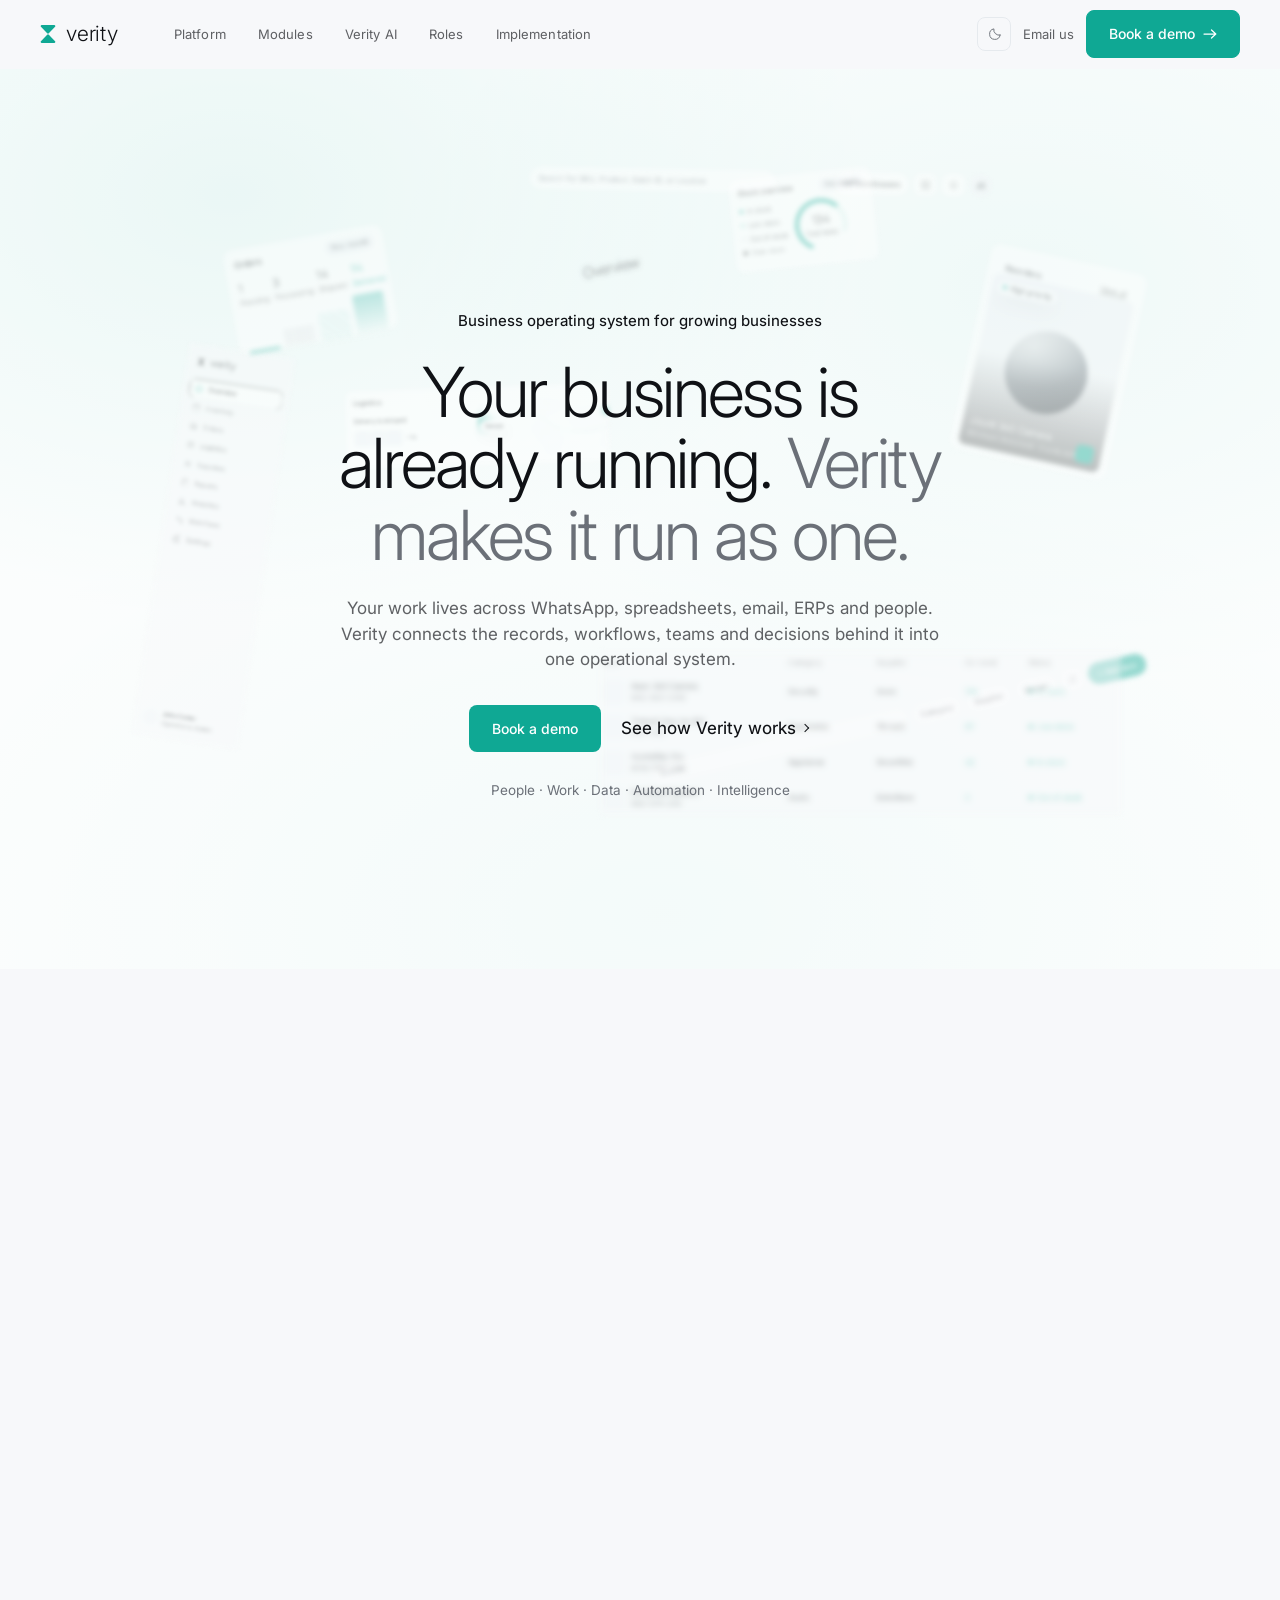
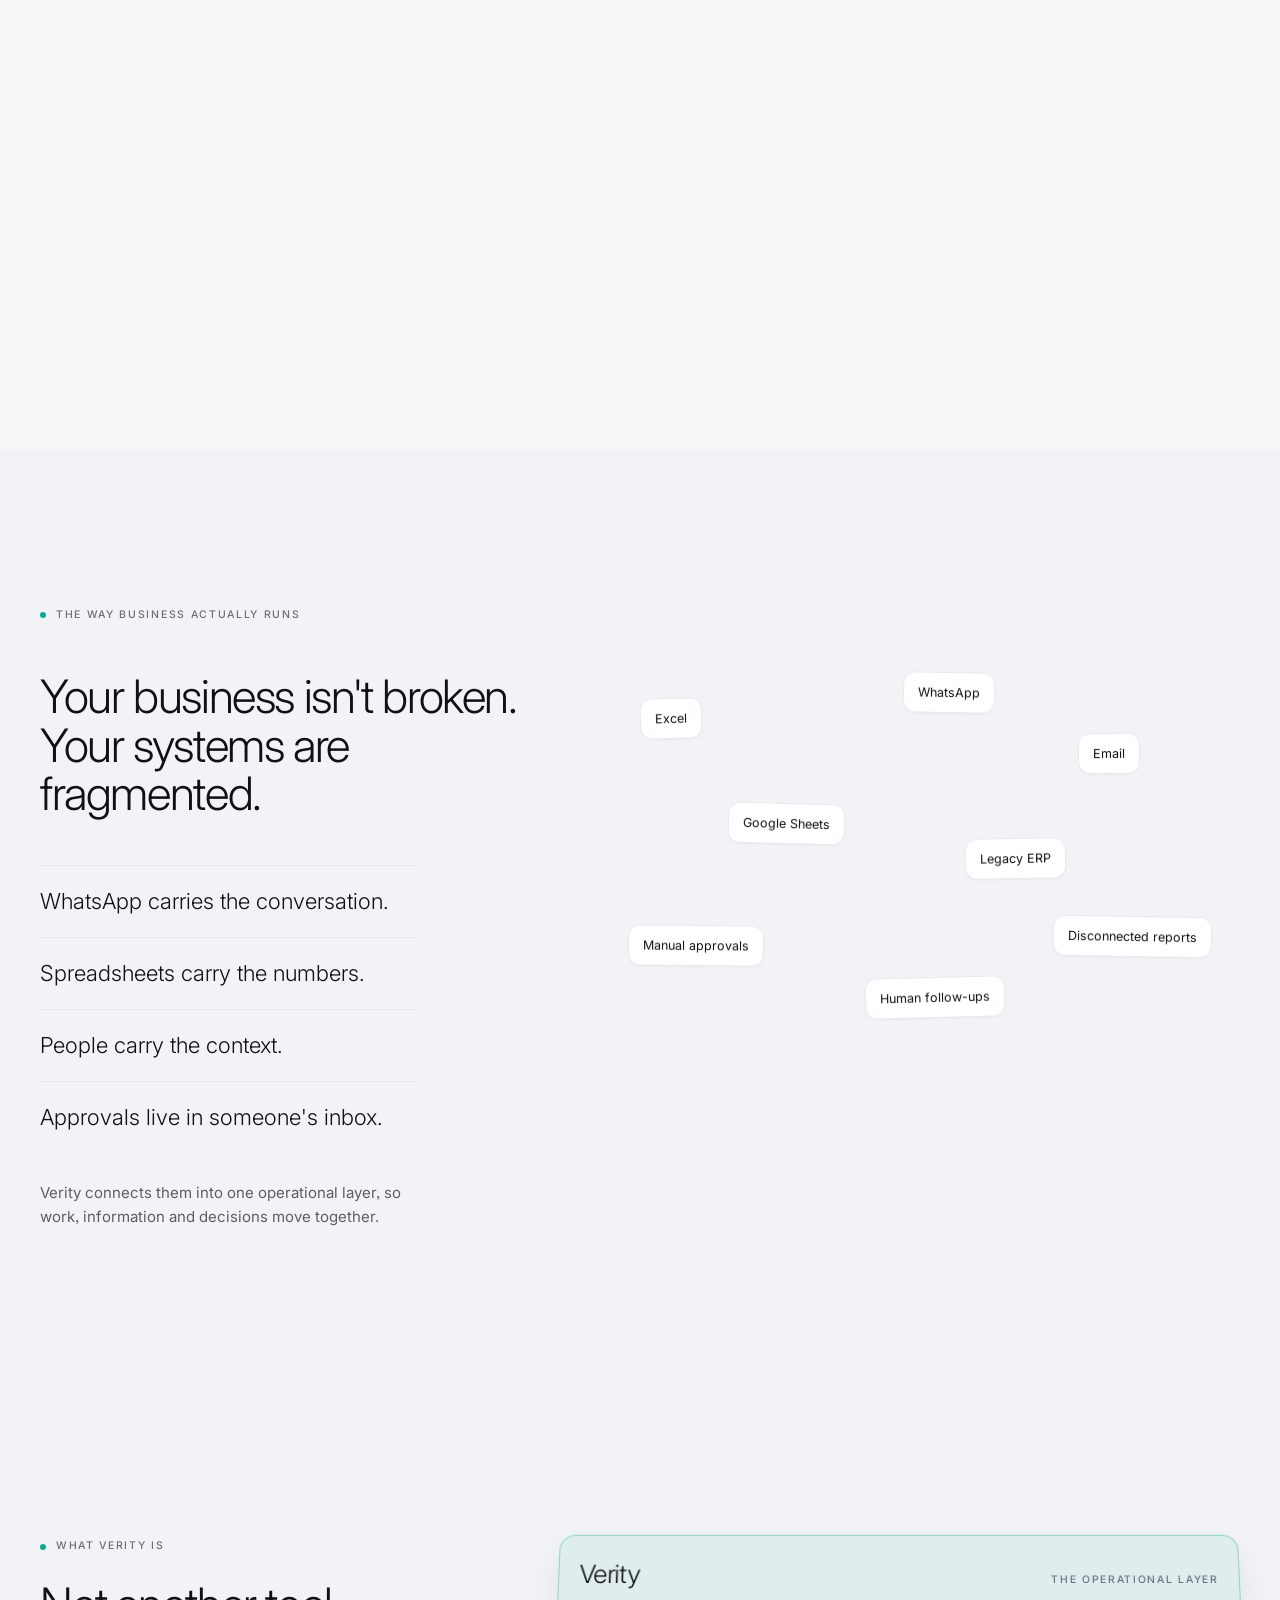
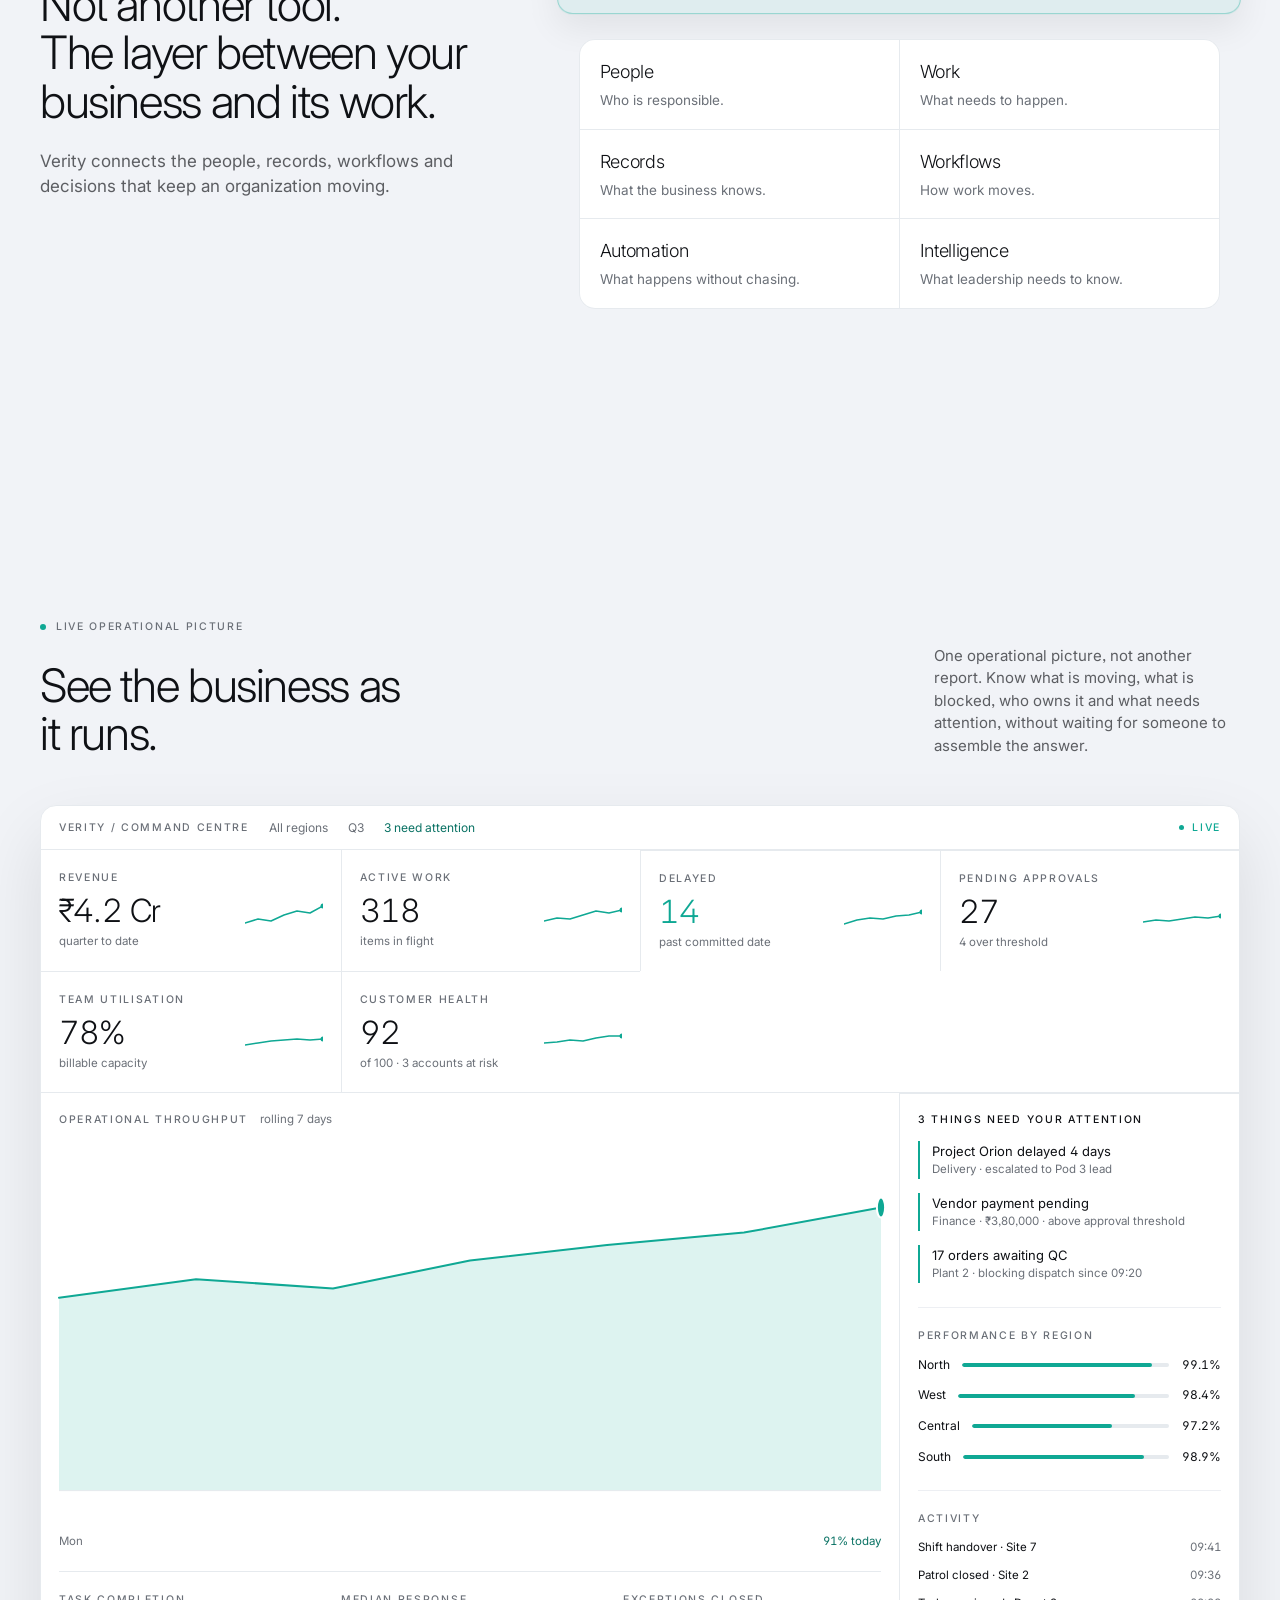
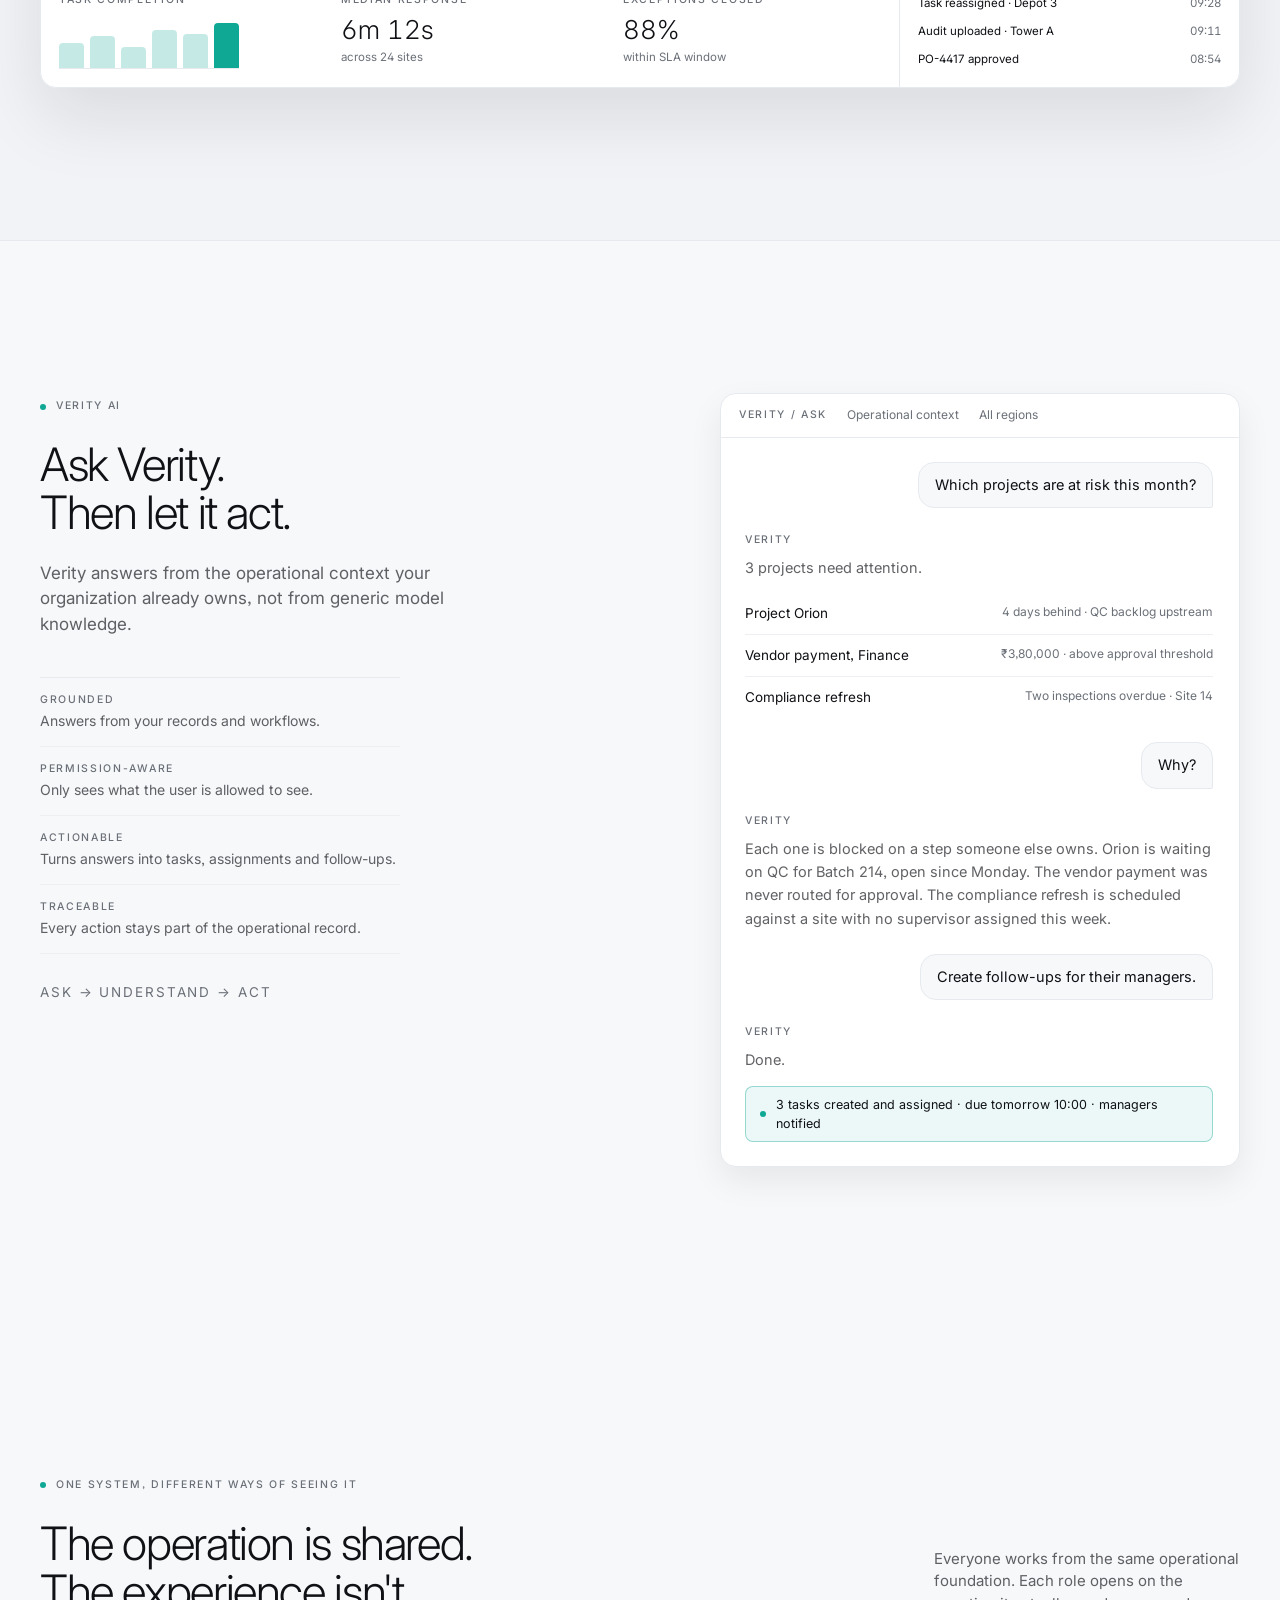
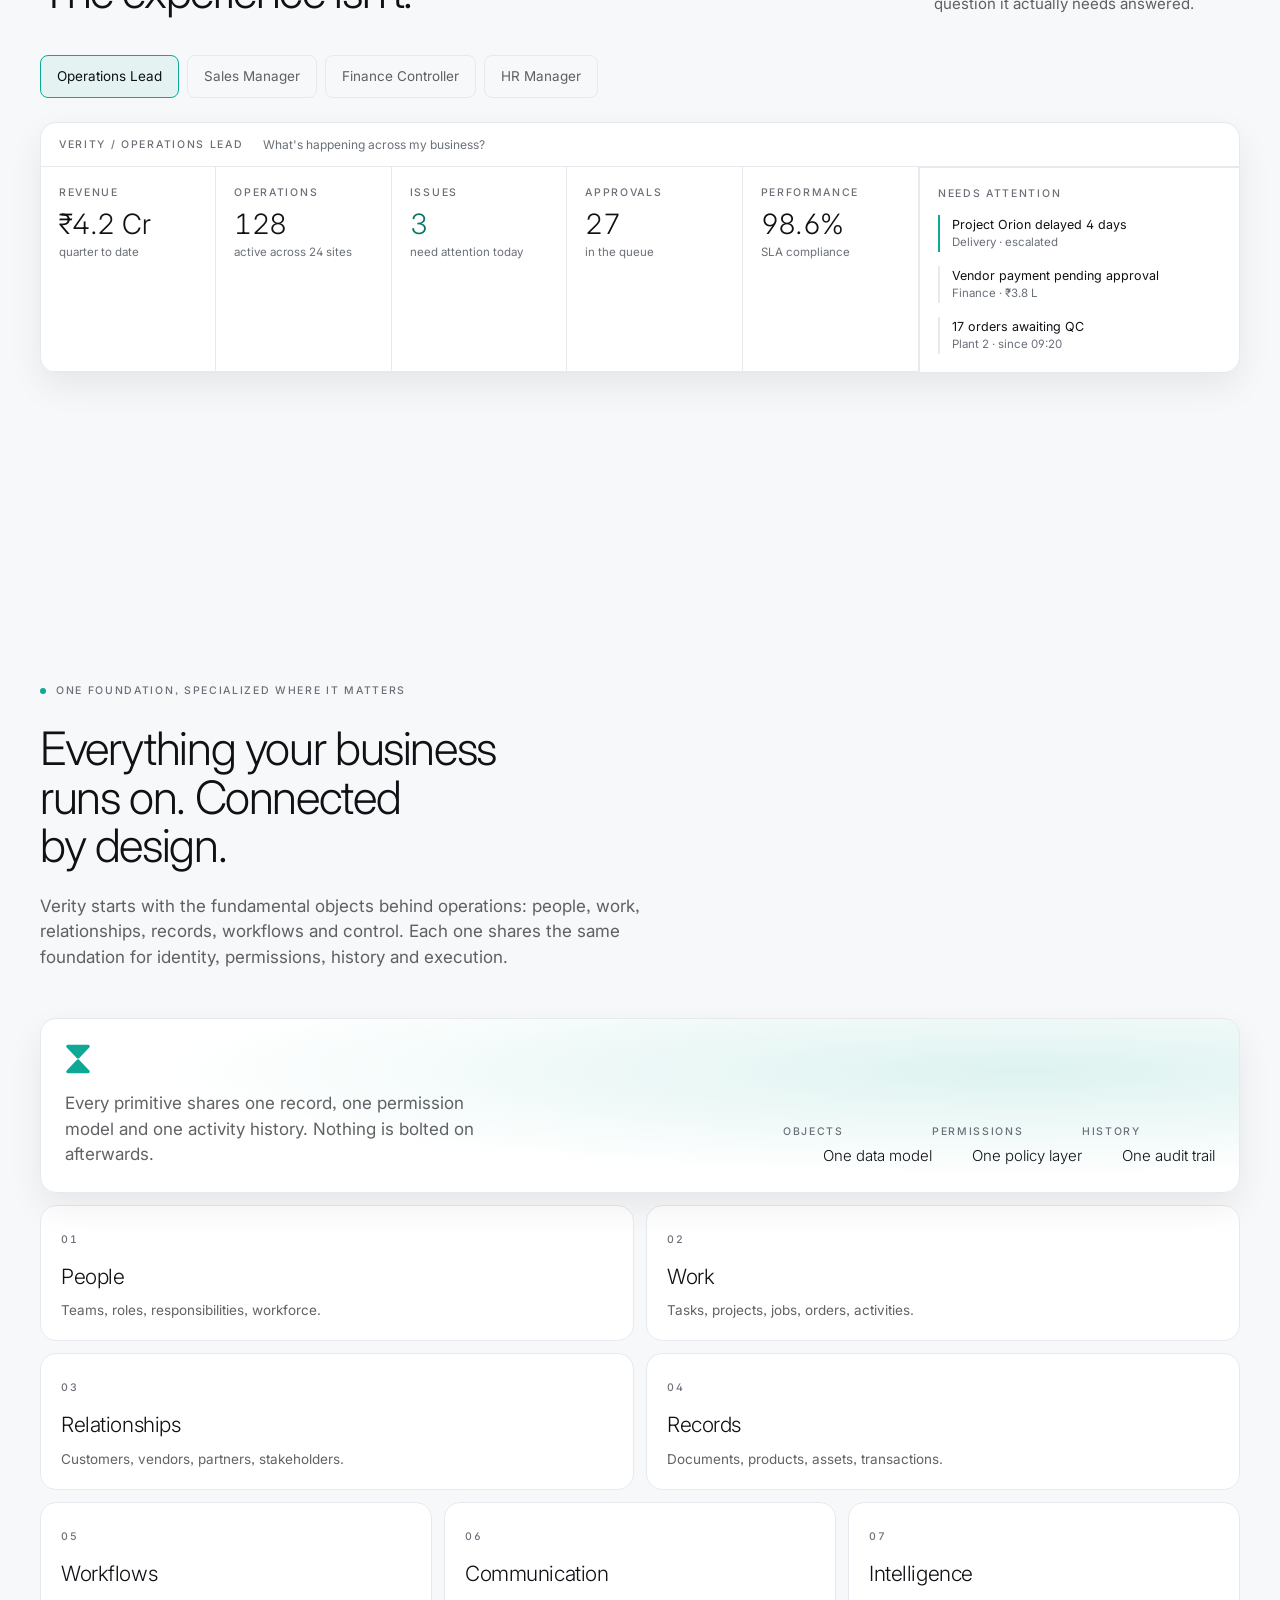
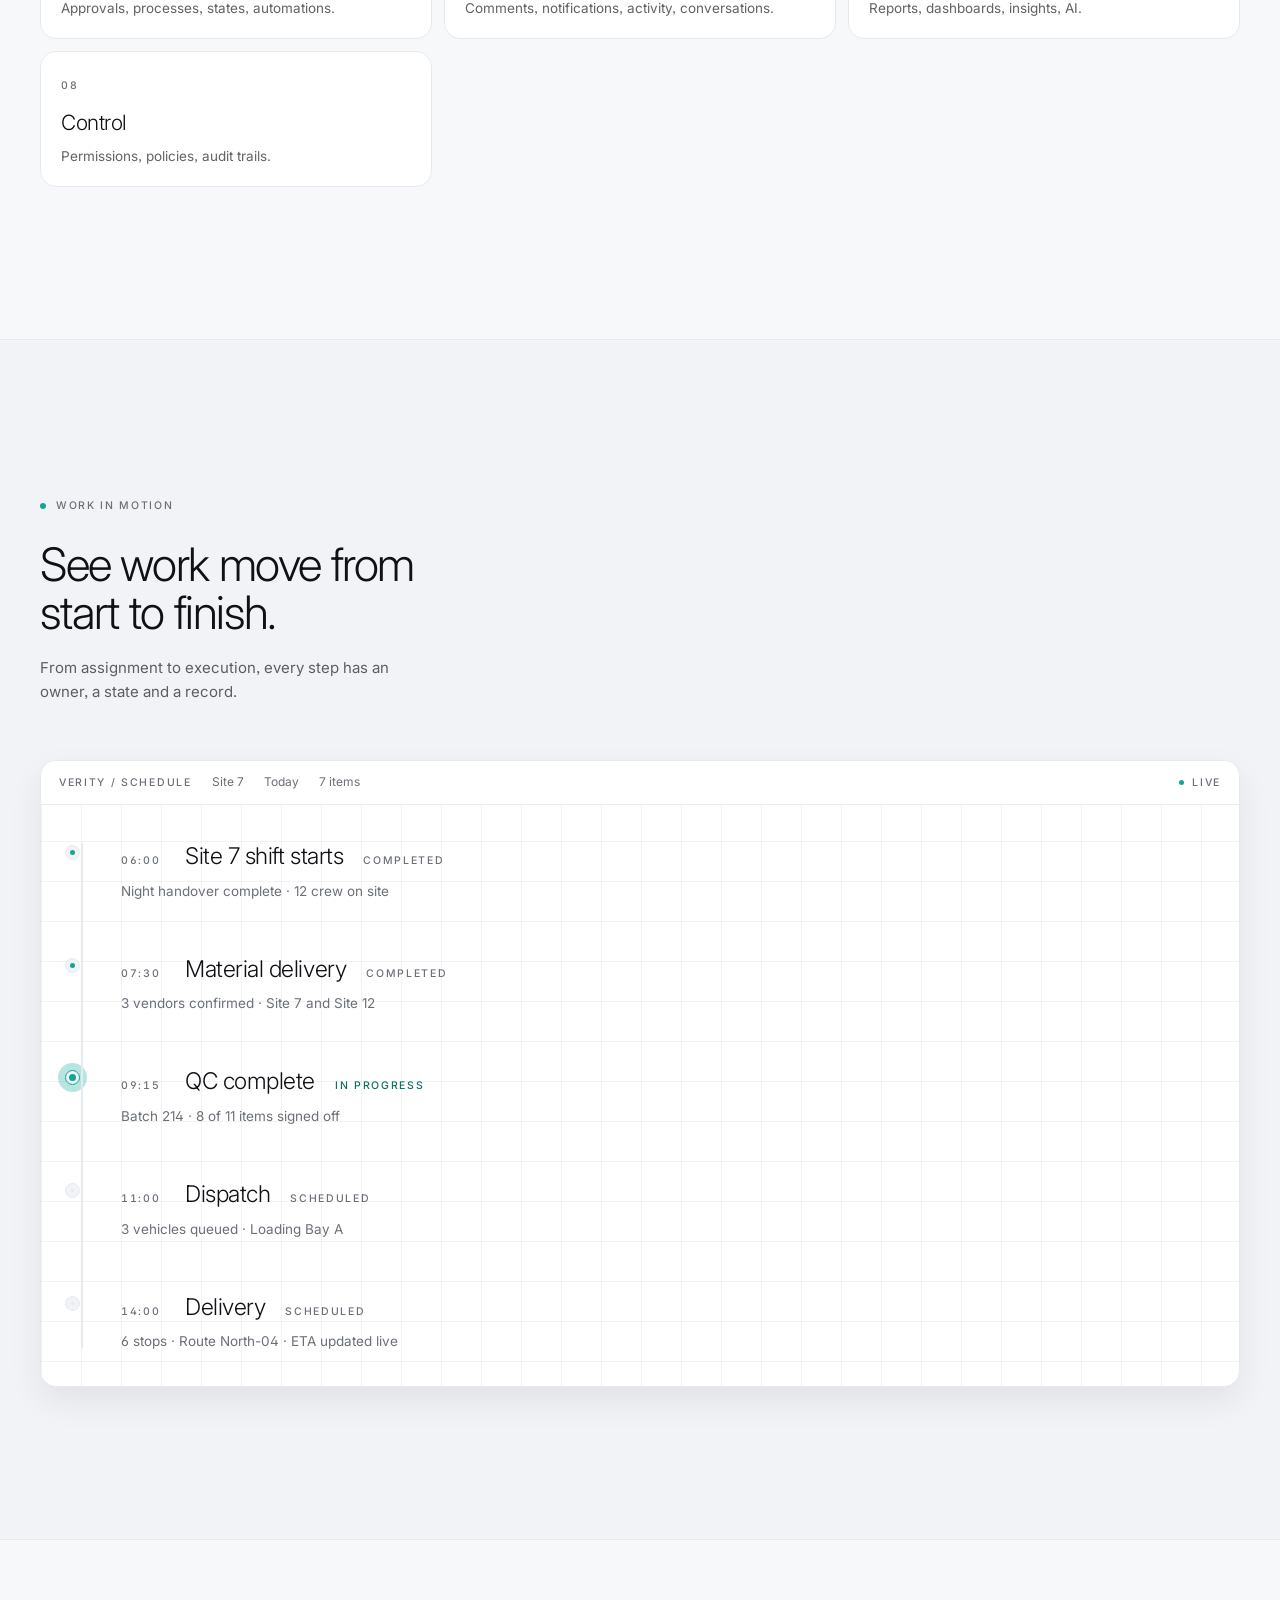
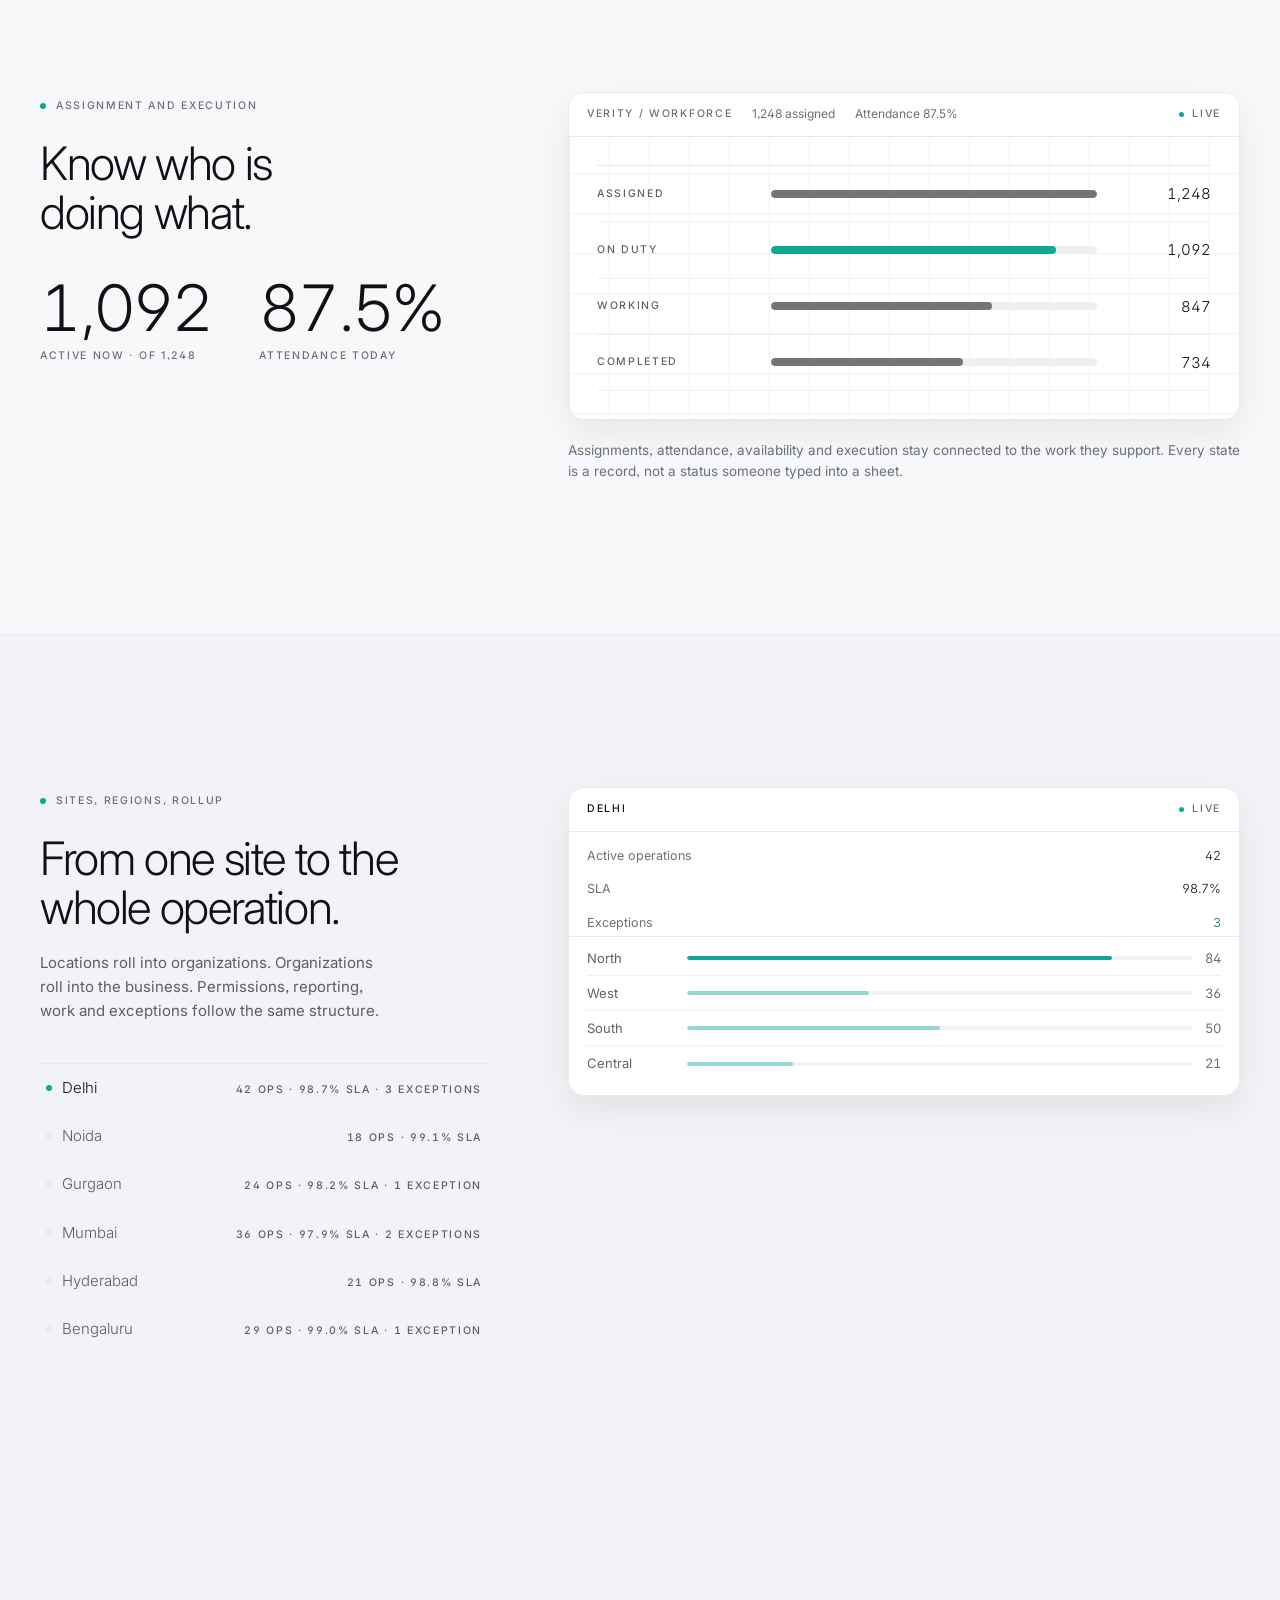
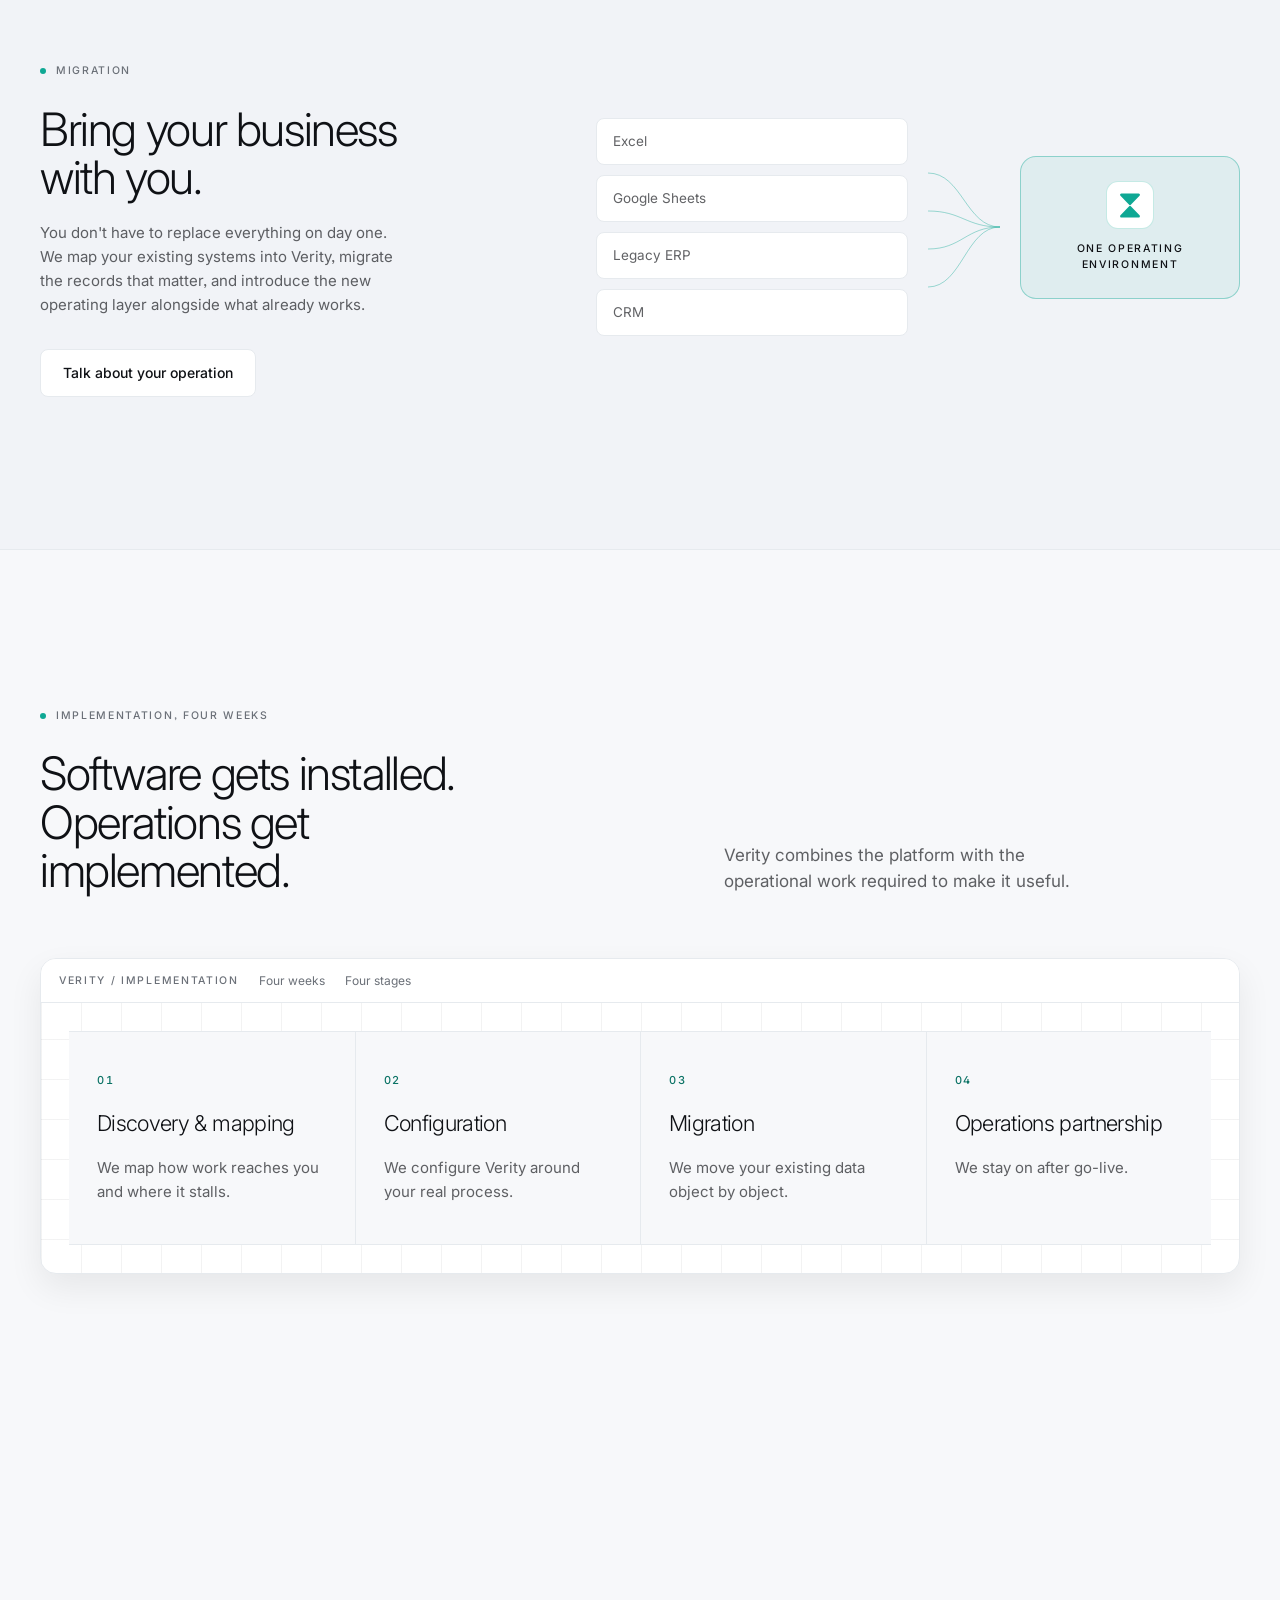
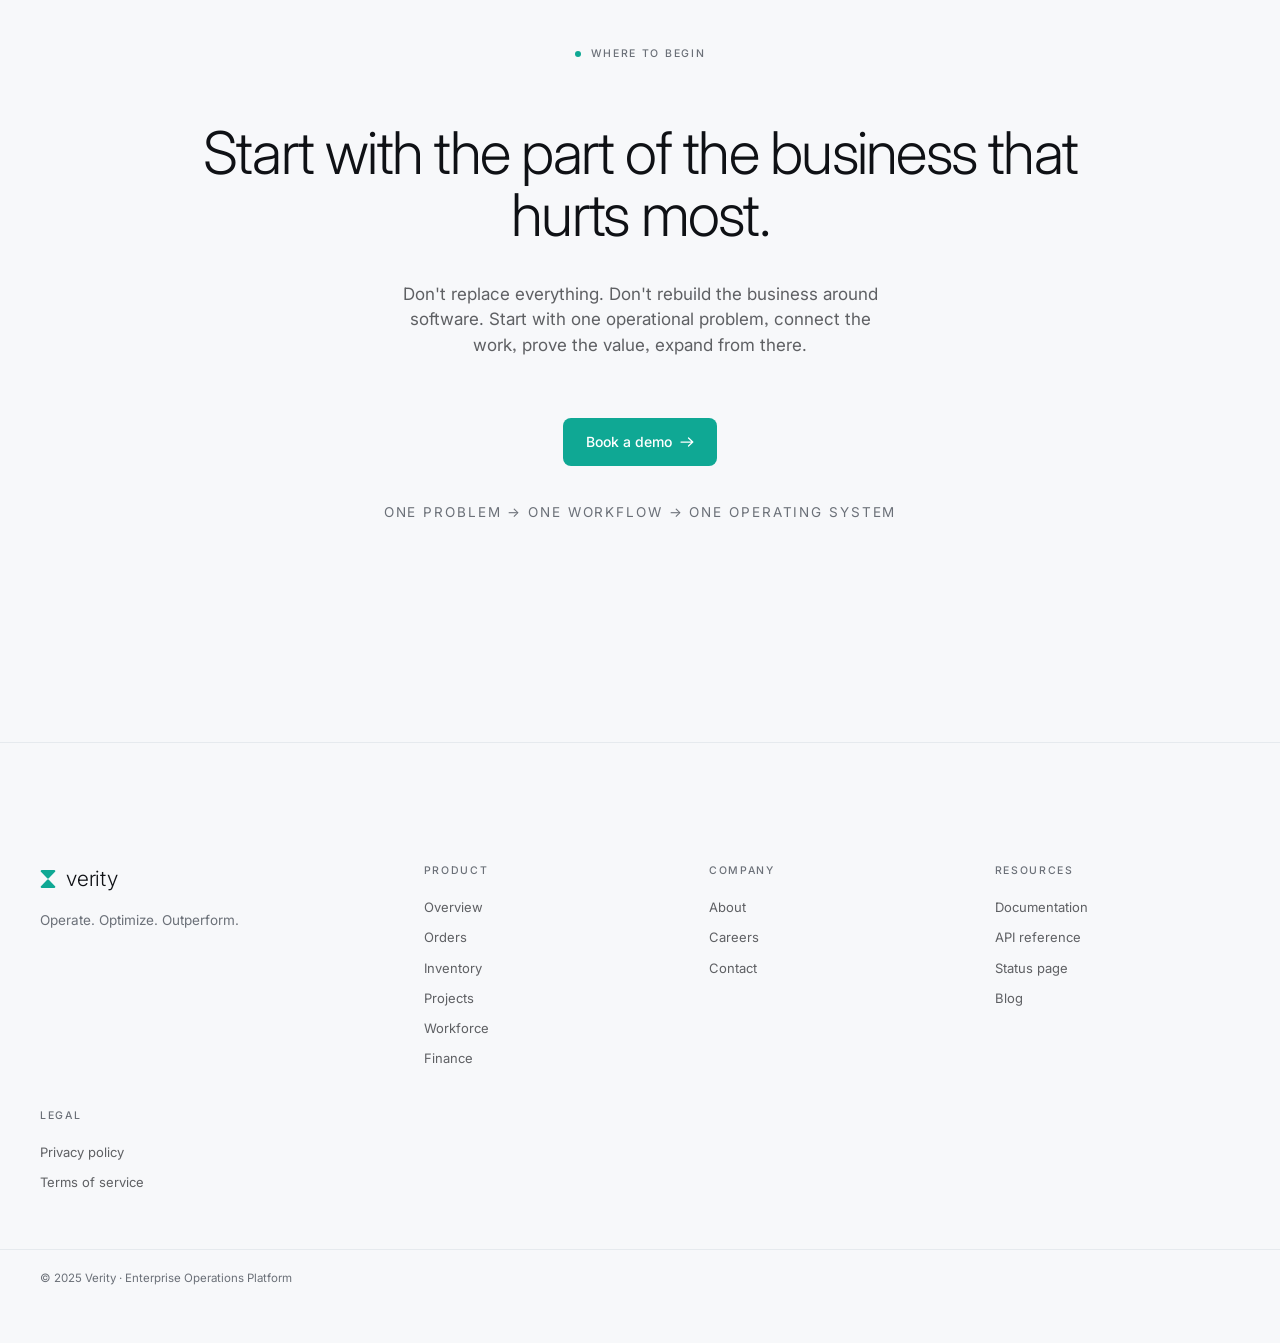
==== commit d63139ea: "Let Verity be born from the fragments rather than wait for them The plate was already sitting in the" ====
--- a/index.html
+++ b/index.html
@@ -19,15 +19,15 @@
 <link rel="preconnect" href="https://fonts.googleapis.com">
 <link rel="preconnect" href="https://fonts.gstatic.com" crossorigin>
 <link href="https://fonts.googleapis.com/css2?family=Inter:wght@200;300;400;500;600&display=swap" rel="stylesheet">
-<link rel="stylesheet" href="css/base.css?v=57">
-<link rel="stylesheet" href="css/hero.css?v=57">
-<link rel="stylesheet" href="css/dash.css?v=57">
-<link rel="stylesheet" href="css/concept.css?v=57">
-<link rel="stylesheet" href="css/intelligence.css?v=57">
-<link rel="stylesheet" href="css/proof.css?v=57">
-<link rel="stylesheet" href="css/verity.css?v=57">
-<link rel="stylesheet" href="css/sections.css?v=57">
-<link rel="stylesheet" href="css/motion.css?v=57">
+<link rel="stylesheet" href="css/base.css?v=61">
+<link rel="stylesheet" href="css/hero.css?v=61">
+<link rel="stylesheet" href="css/dash.css?v=61">
+<link rel="stylesheet" href="css/concept.css?v=61">
+<link rel="stylesheet" href="css/intelligence.css?v=61">
+<link rel="stylesheet" href="css/proof.css?v=61">
+<link rel="stylesheet" href="css/verity.css?v=61">
+<link rel="stylesheet" href="css/sections.css?v=61">
+<link rel="stylesheet" href="css/motion.css?v=61">
 </head>
 <body>
 
@@ -298,7 +298,7 @@
 <!-- ---------- B2: WhatIsVerity ---------- -->
 <section class="section section--alt section--tall" id="platform" aria-labelledby="platform-heading">
   <div class="shell">
-    <div style="display:grid;gap:clamp(48px,5vw,80px);align-items:start;grid-template-columns:minmax(0,0.8fr) minmax(0,1.2fr);" data-stagger="> div > div">
+    <div style="display:grid;gap:clamp(48px,5vw,80px);align-items:start;grid-template-columns:minmax(0,0.8fr) minmax(0,1.2fr);">
       <div>
         <p class="eyebrow" data-reveal>What Verity is</p>
         <h2 id="platform-heading" class="h-lg" data-reveal data-words>Not another tool.<br>The layer between your business and its work.</h2>
@@ -306,7 +306,7 @@
       </div>
 
       <div style="display:flex;flex-direction:column;gap:12px;align-items:center;perspective:1200px;">
-        <div data-converge-target style="width:100%;border:1px solid var(--accent-a40);border-radius:16px;padding:20px;background:var(--accent-a08);box-shadow:var(--elev-mid);transform:rotateX(9deg);" data-reveal>
+        <div class="plat-plate" data-converge-target>
           <div style="display:flex;align-items:baseline;justify-content:space-between;gap:24px;flex-wrap:wrap;">
             <span style="font-size:26px;font-weight:300;letter-spacing:-0.02em;">Verity</span>
             <span class="label">The operational layer</span>
@@ -315,7 +315,7 @@
         <!-- What the layer is made of. Named as the things a business already
              has, so a restaurant, a logistics firm and a services firm all read
              themselves in the same six words. -->
-        <dl class="plat-parts" data-stagger="&gt; div">
+        <dl class="plat-parts">
             <div>
               <dt style="font-size:18px;font-weight:300;letter-spacing:-0.02em;">People</dt>
               <dd style="margin:4px 0 0;font-size:13.5px;color:var(--ink-muted);">Who is responsible.</dd>
@@ -1392,8 +1392,8 @@
 </main>
 
 <script src="js/vendor/lenis.min.js"></script>
-<script src="js/motion.js?v=57"></script>
-<script src="js/hero-assemble.js?v=57"></script>
-<script src="js/ui.js?v=57"></script>
+<script src="js/motion.js?v=61"></script>
+<script src="js/hero-assemble.js?v=61"></script>
+<script src="js/ui.js?v=61"></script>
 </body>
 </html>
--- a/css/verity.css
+++ b/css/verity.css
@@ -1107,7 +1107,6 @@
 .frag-field {
   position: relative;
   min-height: clamp(360px, 34vw, 440px);
-  --q: 0;
 }
 /* The pieces cross out of this section on their way to the plate in the next
    one, so this section paints above its successor for the length of the trip. */
@@ -1150,6 +1149,13 @@
   stroke-width: 1;
   stroke-dasharray: 2 5;
 }
+/* No motion: the fragments stay where they sit at full strength and the layer
+   is simply present. Nothing travels, but both halves of the argument are
+   still on screen. */
+.frag-field.is-static .frag-chip {
+  transform: rotate(var(--rot, 0deg));
+  opacity: 1;
+}
 .frag-field.is-static .frag-links { opacity: 1; }
 
 /* Narrow screens: the scatter stops being absolutely positioned and becomes a
@@ -1167,3 +1173,43 @@
   }
   .frag-chip { position: static; }
 }
+
+
+/* --------------------------------------------------- The layer is born --- */
+/* Verity does not sit waiting in the next section. It comes into being as the
+   fragments arrive on it: nothing at all until the pieces are most of the way
+   there, then it resolves in the last third of their journey. --q is set on
+   the root by js/motion.js so both sections read one progress. */
+:root { --q: 0; }
+
+.plat-plate {
+  width: 100%;
+  border: 1px solid var(--accent-a40);
+  border-radius: var(--r-panel);
+  padding: 20px;
+  background: var(--accent-a08);
+  box-shadow: var(--elev-mid);
+  transform-origin: 50% 60%;
+  /* Held at nothing until 0.62, then eased up to full by 1. */
+  --birth: clamp(0, calc((var(--q) - 0.62) / 0.38), 1);
+  opacity: var(--birth);
+  transform:
+    rotateX(9deg)
+    scale(calc(0.86 + 0.14 * var(--birth)));
+}
+
+/* The parts unfold just behind the layer they belong to. */
+.plat-parts {
+  --unfold: clamp(0, calc((var(--q) - 0.78) / 0.22), 1);
+  opacity: var(--unfold);
+  transform: translateY(calc(14px * (1 - var(--unfold))));
+}
+
+/* No motion, or the section reached without the trip: everything is simply
+   present. js/motion.js pins --q to 1 in that case. */
+:root.no-converge .plat-plate,
+:root.no-converge .plat-parts {
+  opacity: 1;
+  transform: rotateX(9deg);
+}
+:root.no-converge .plat-parts { transform: none; }
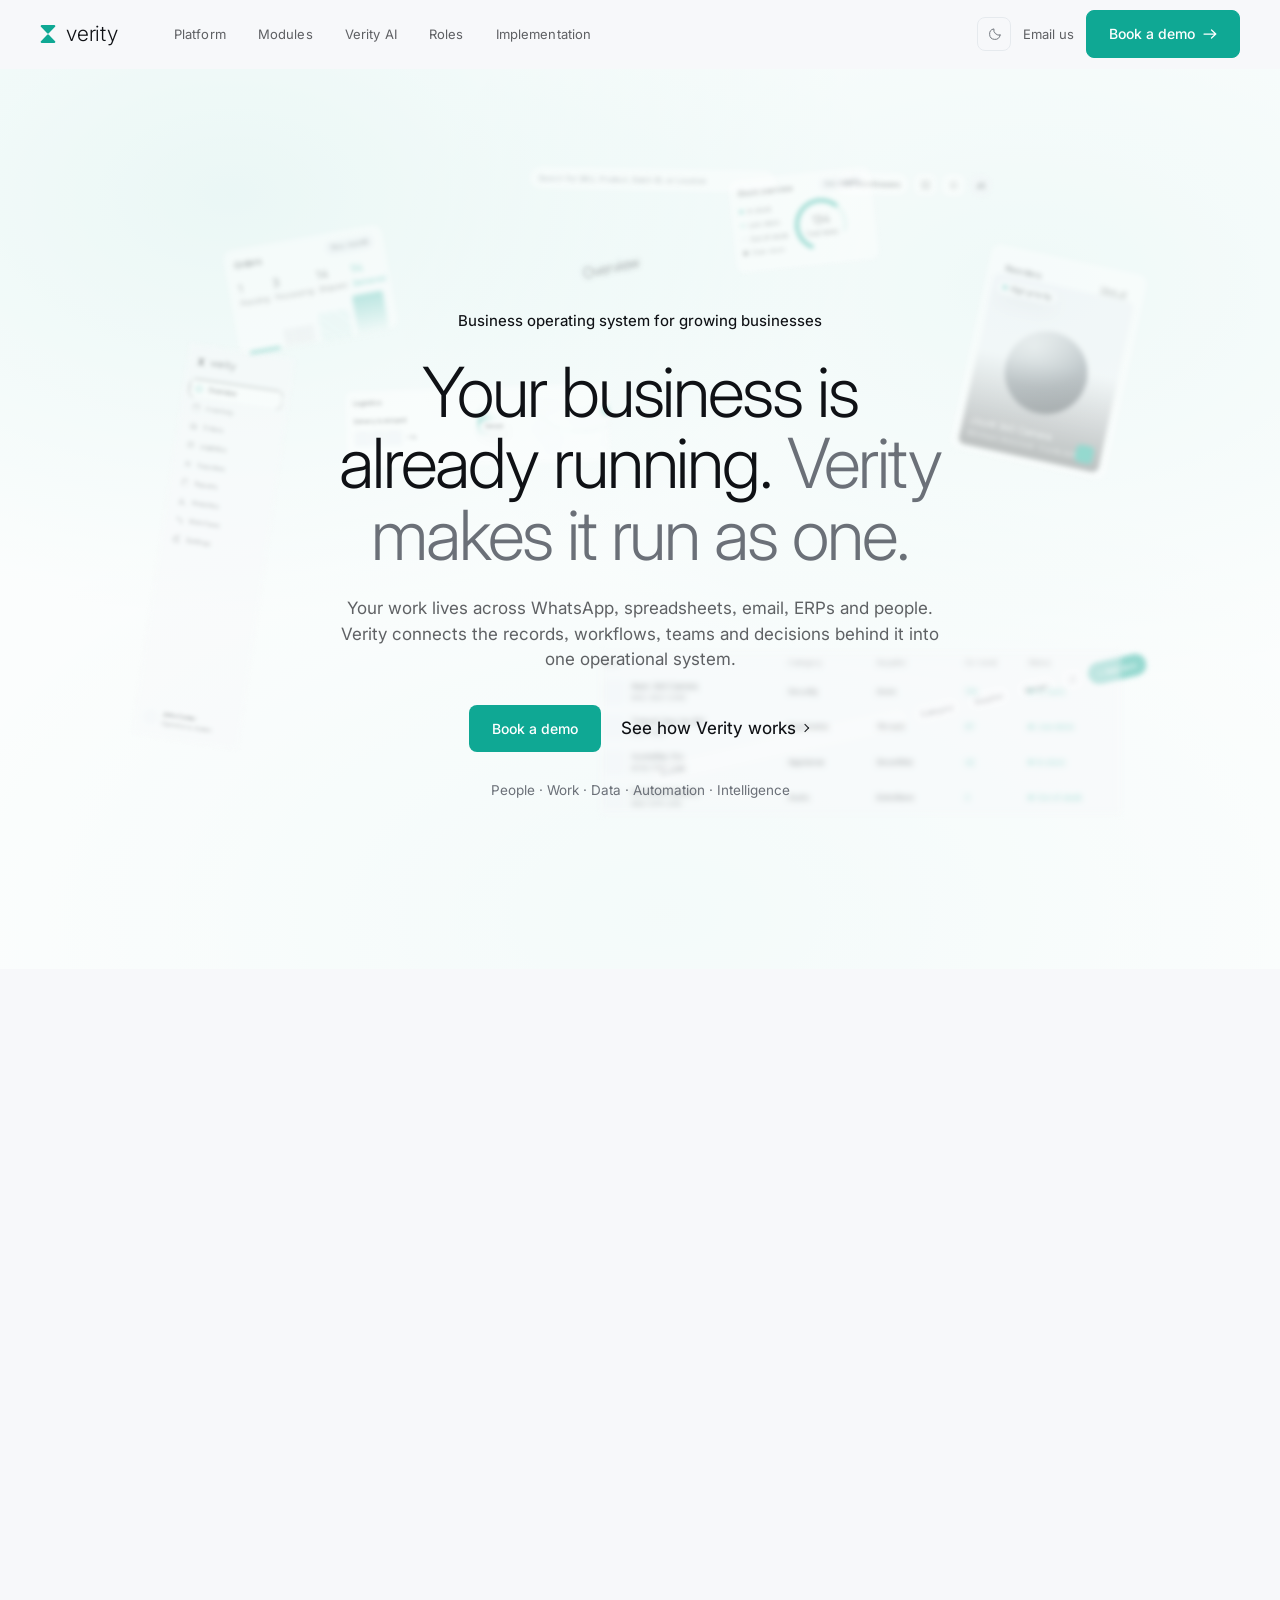
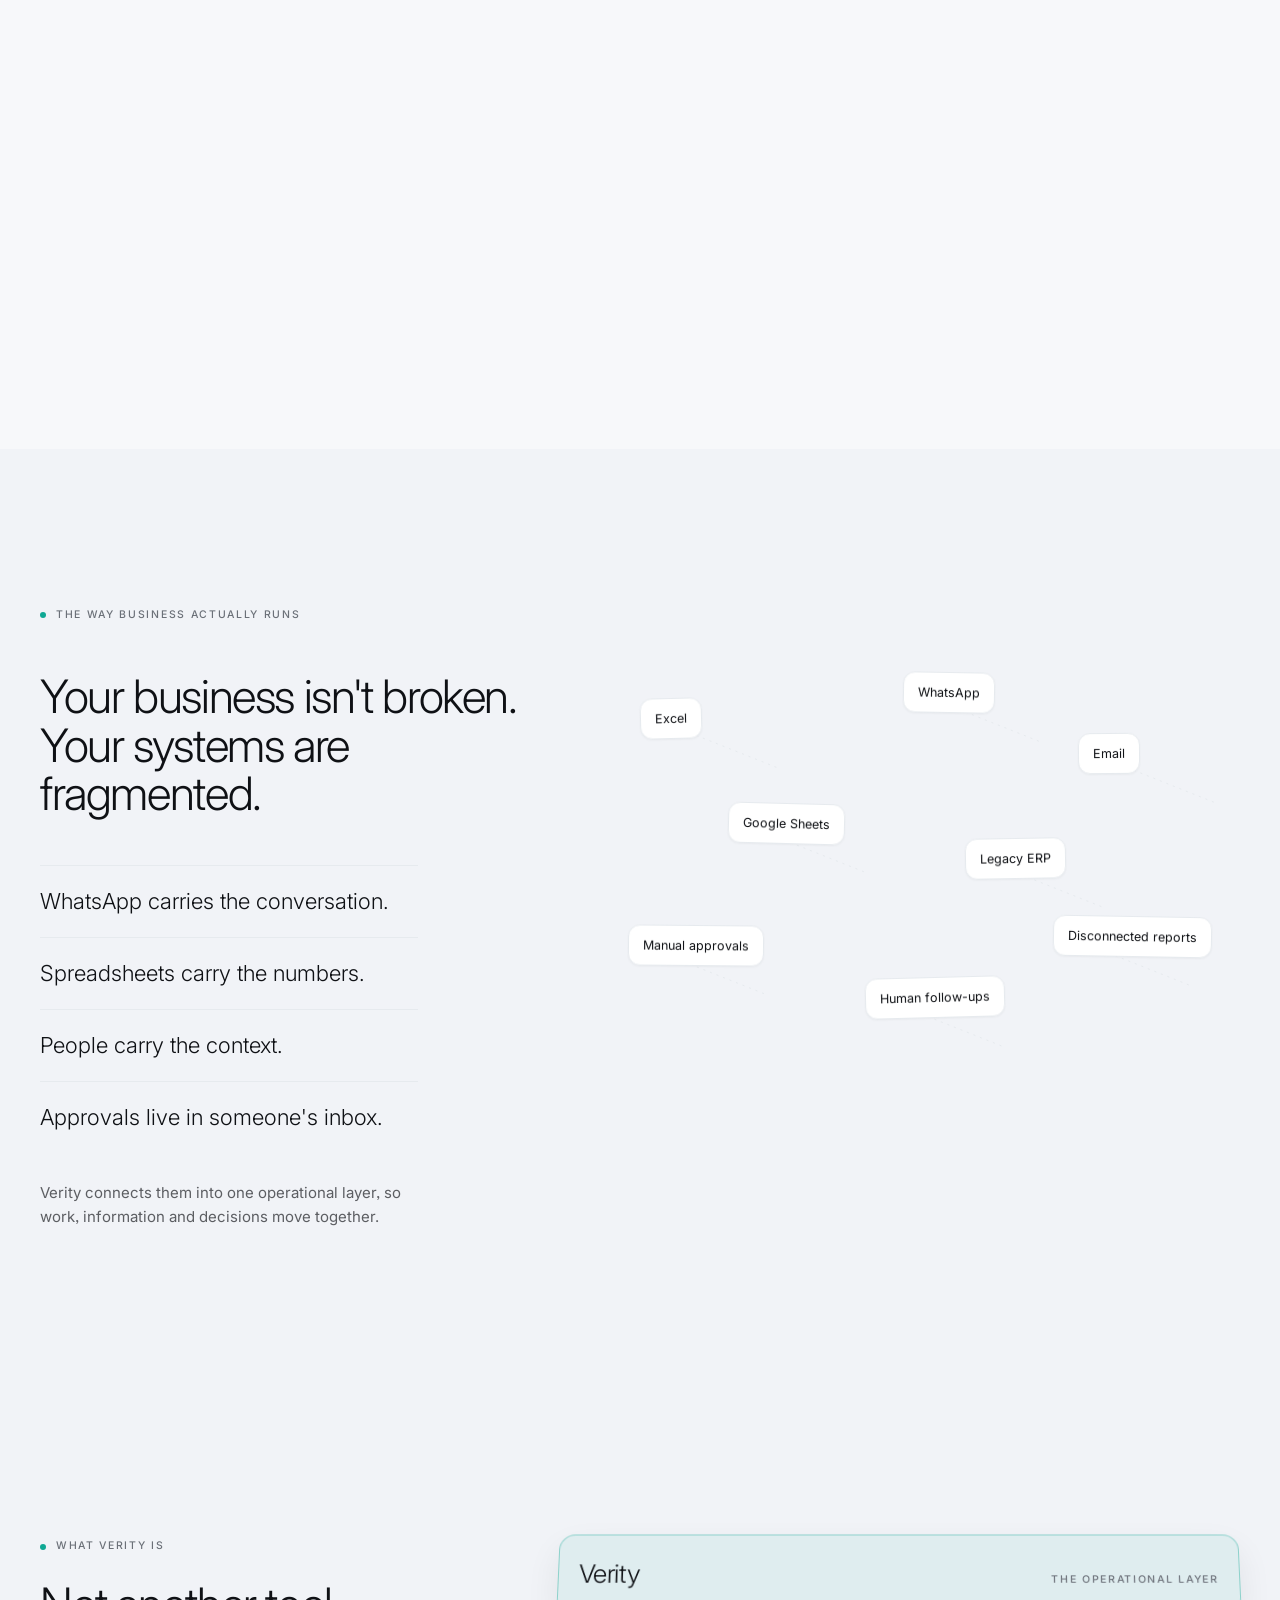
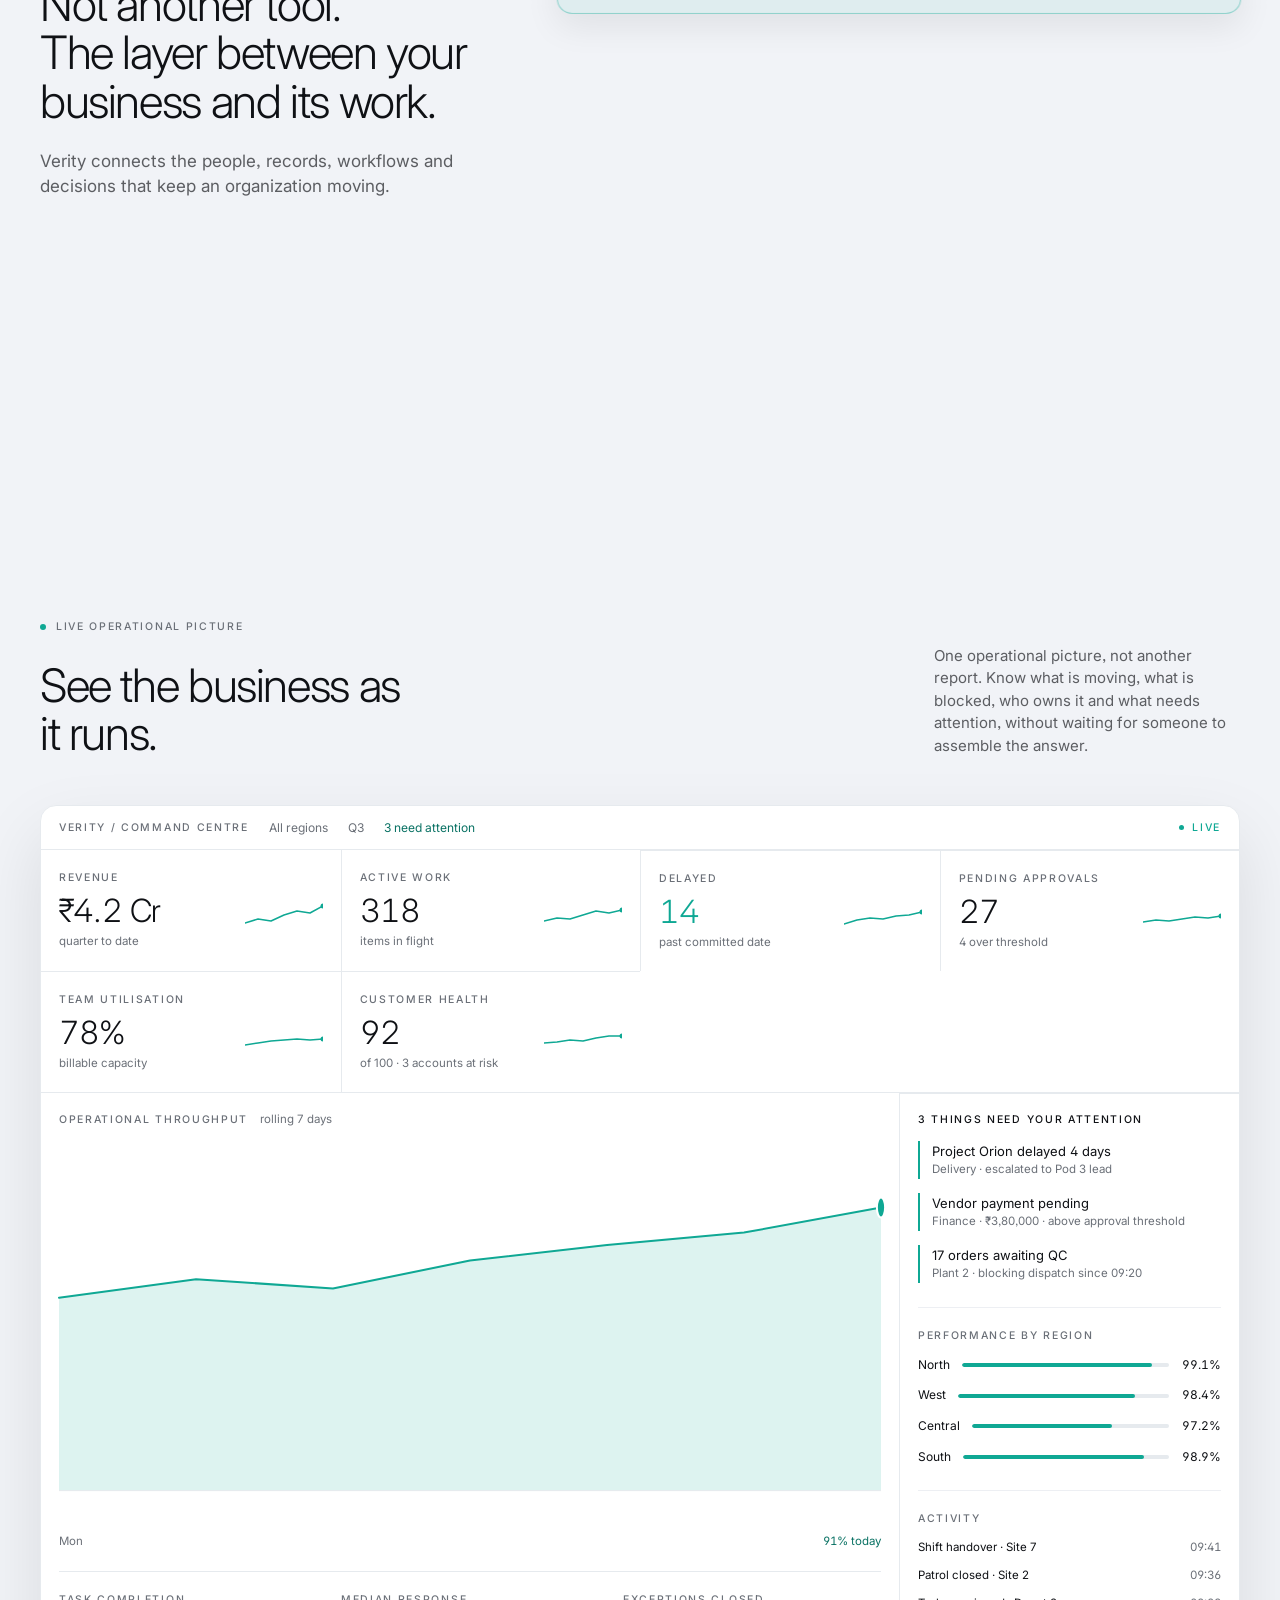
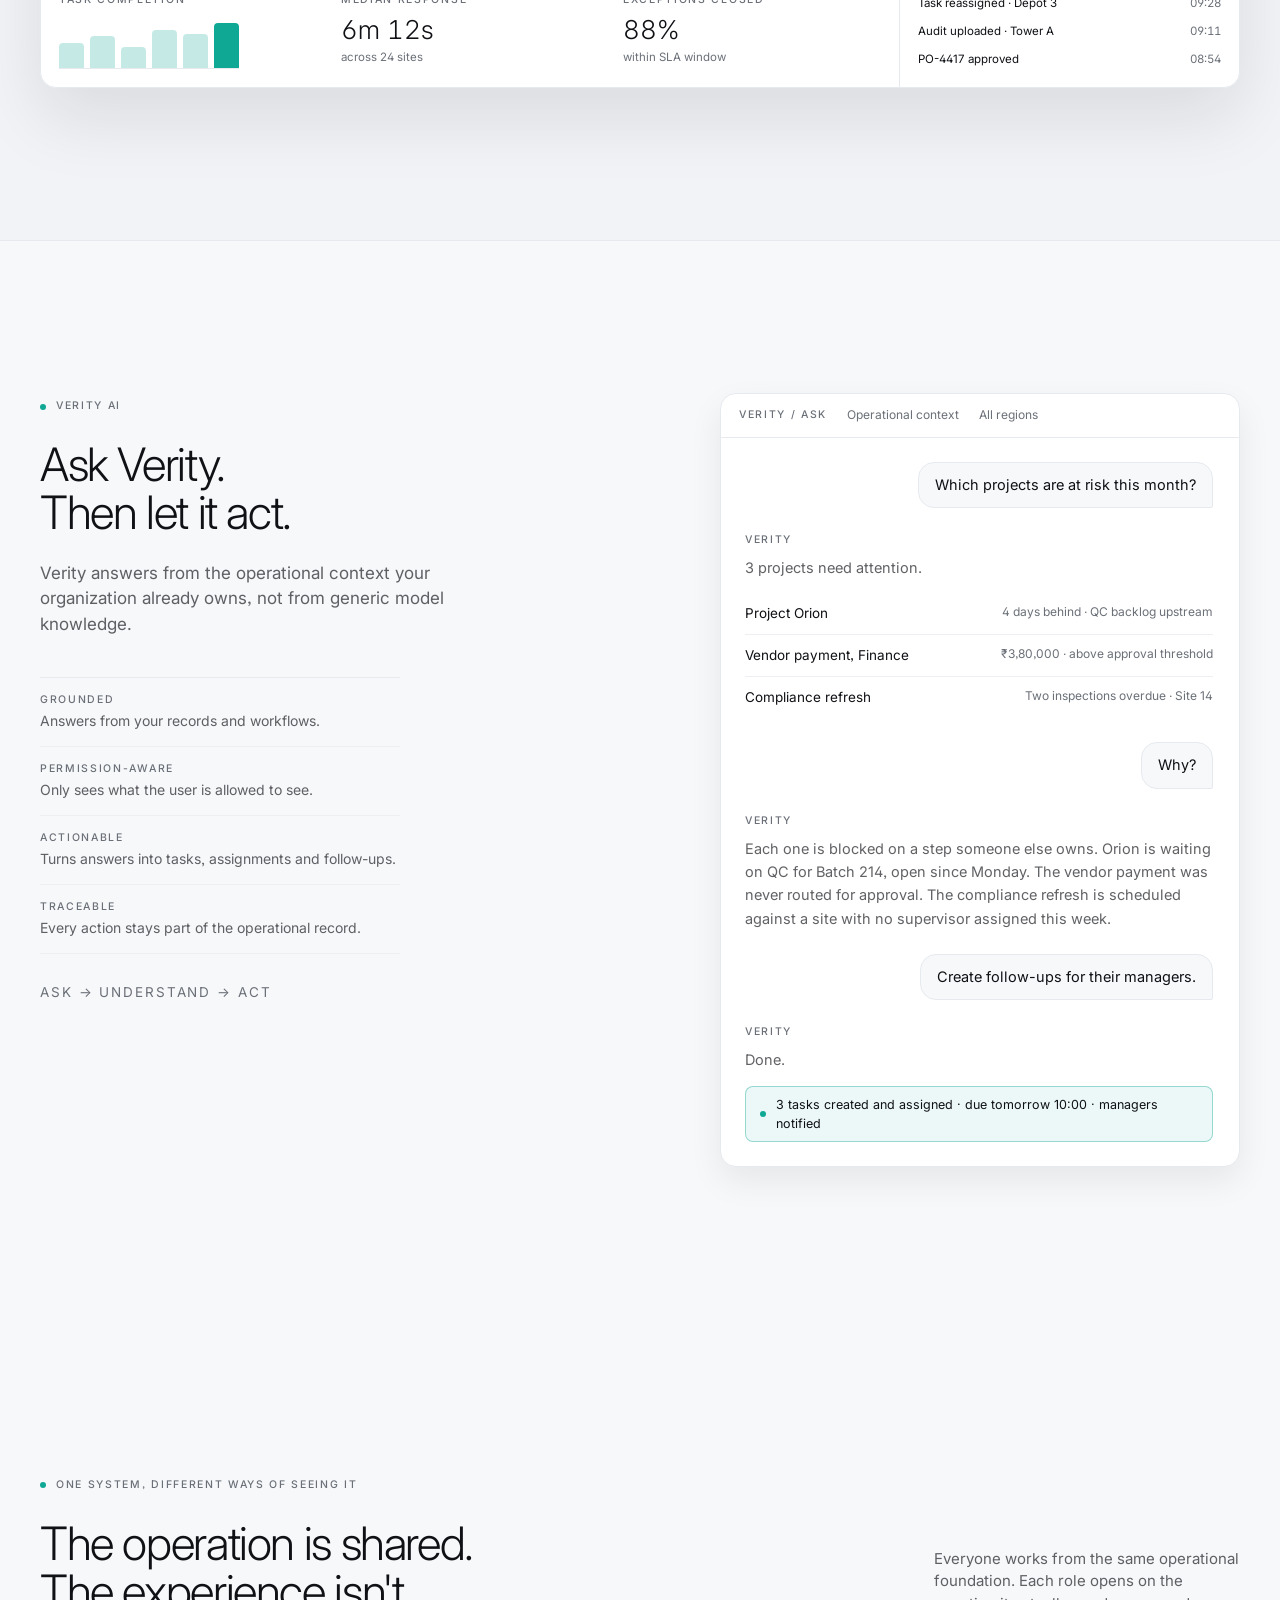
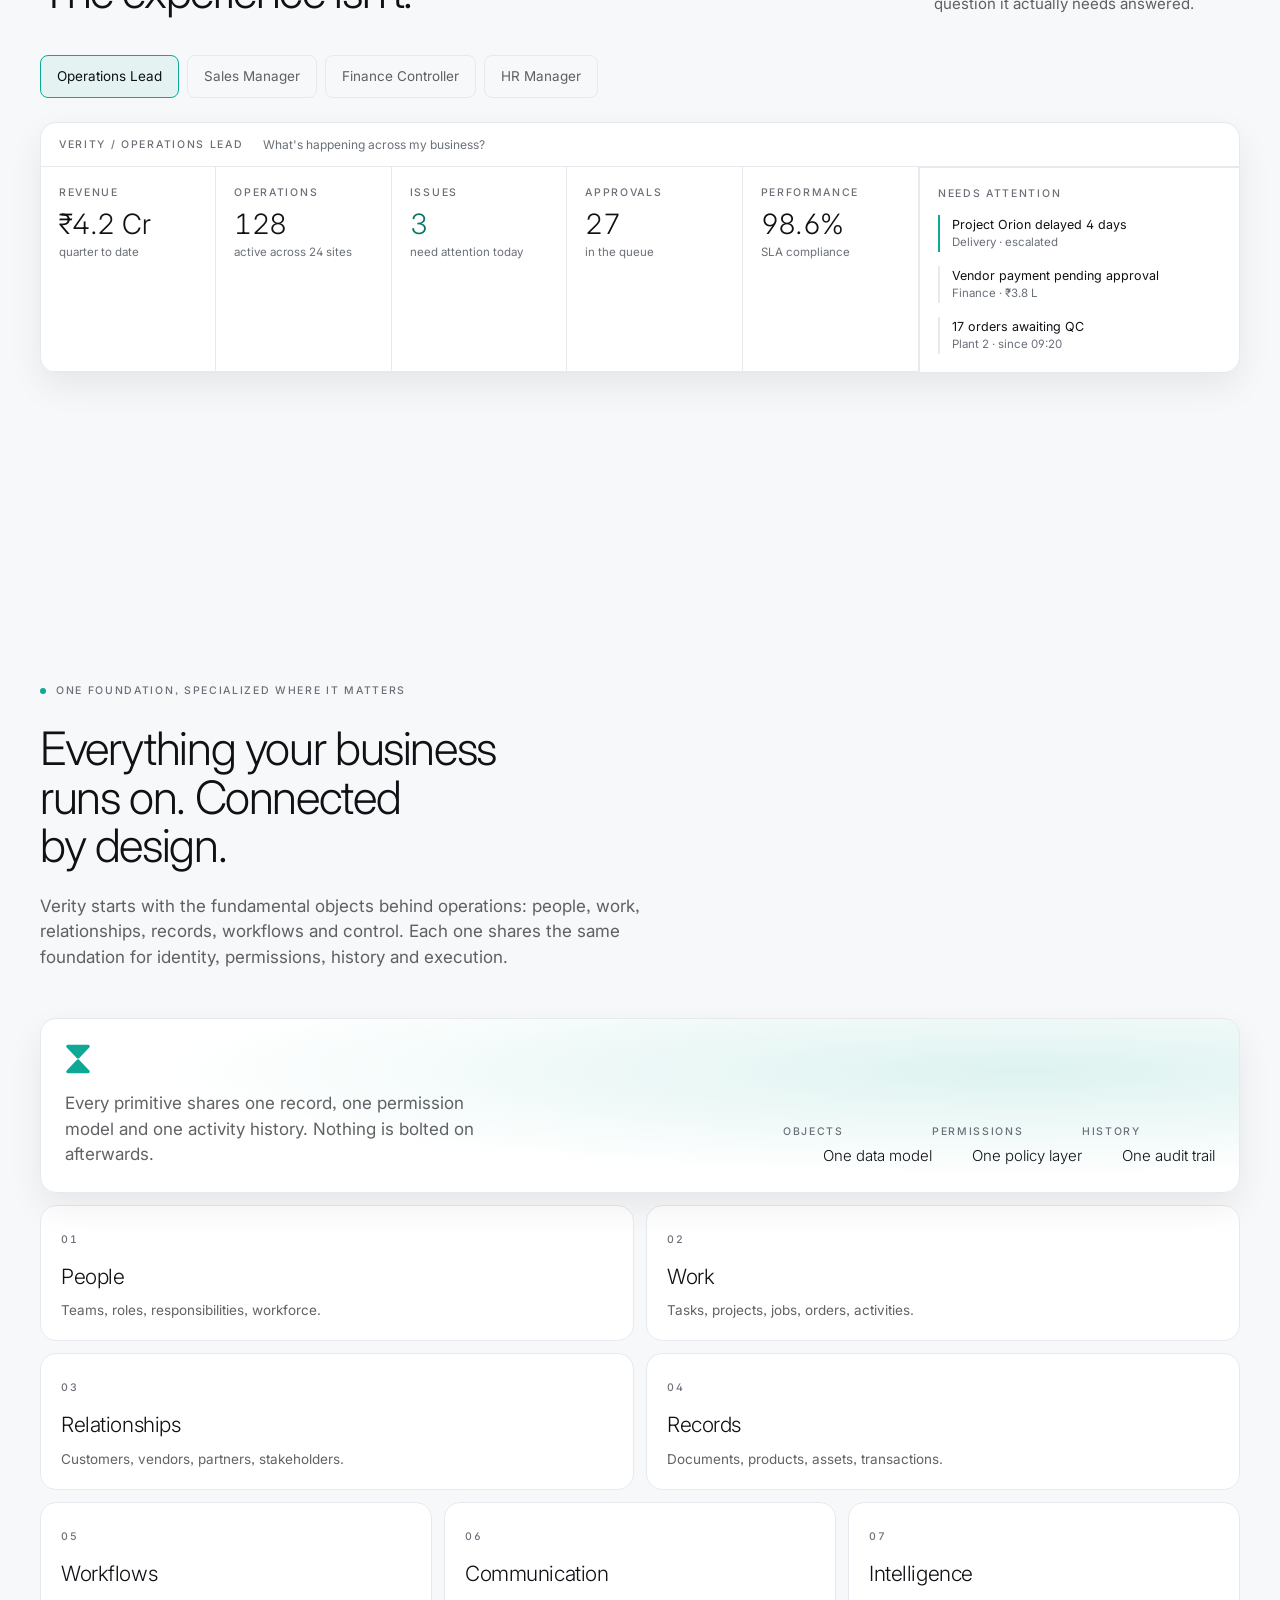
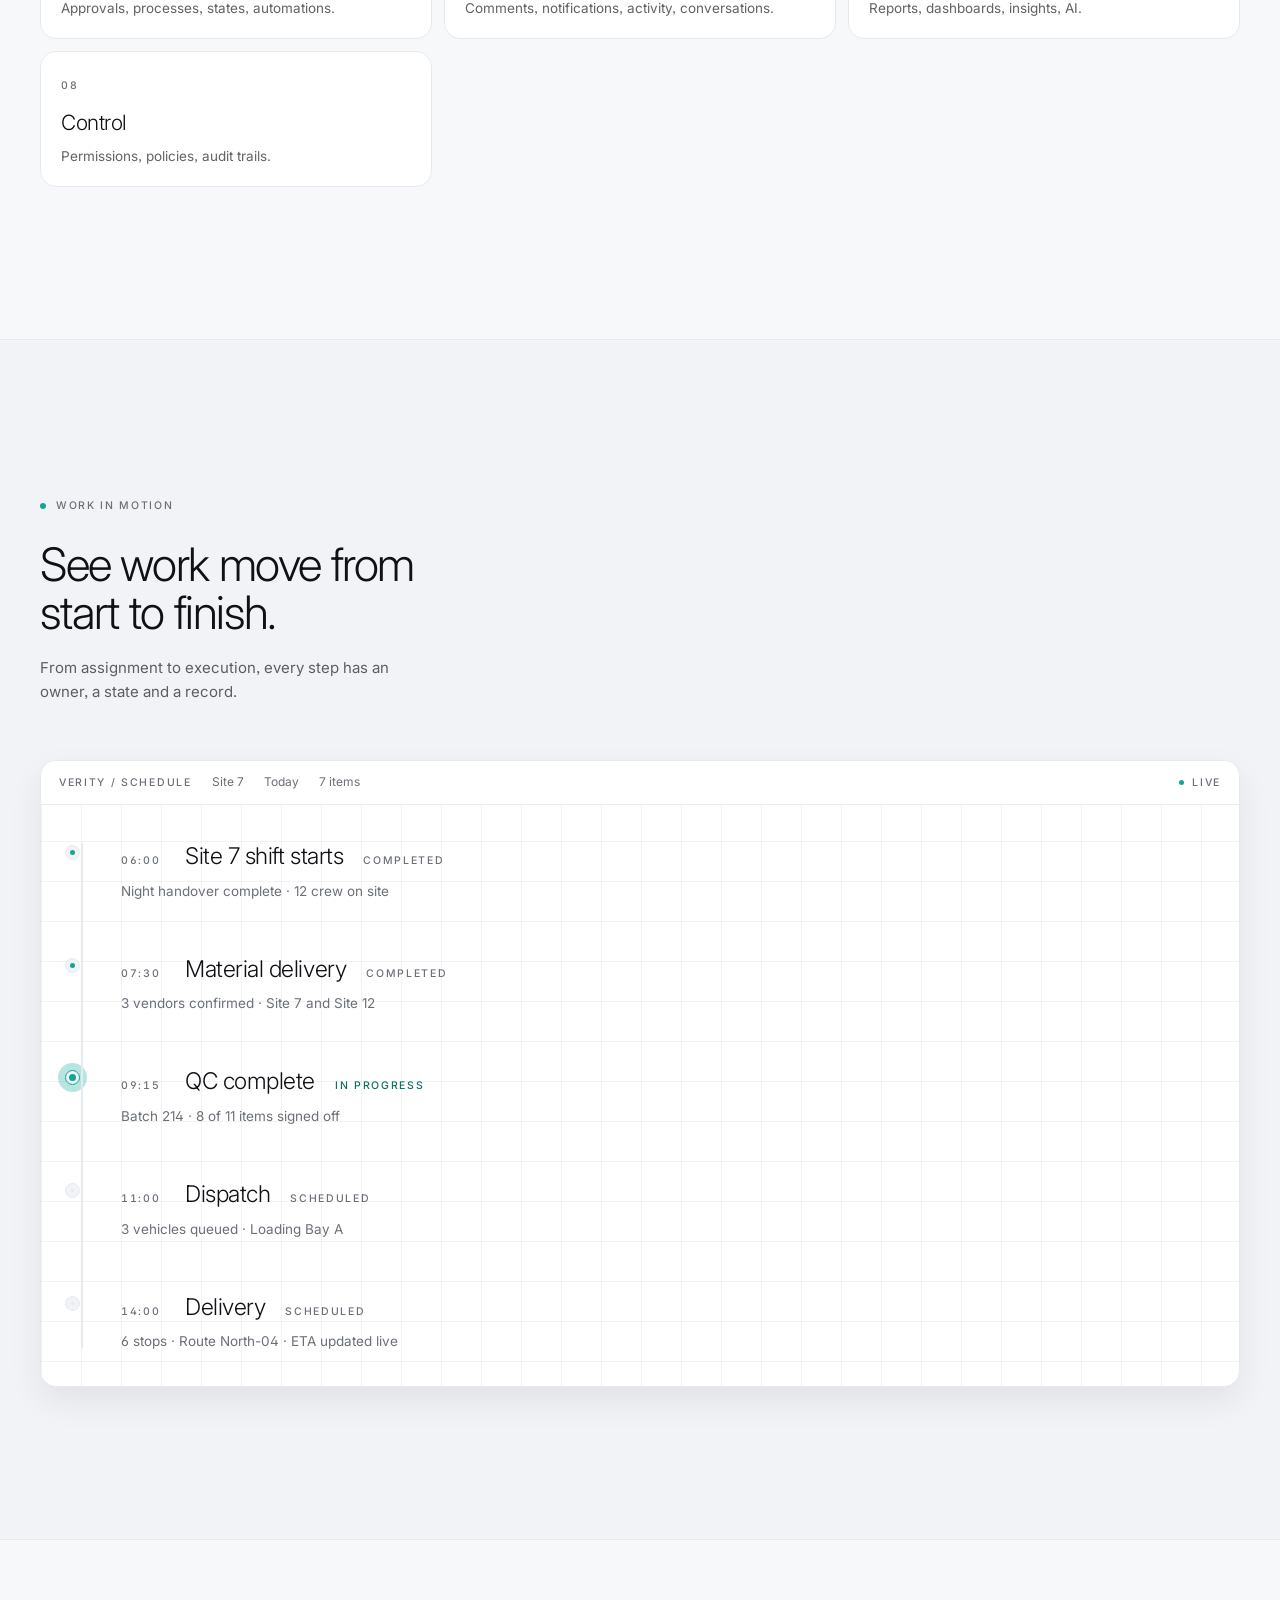
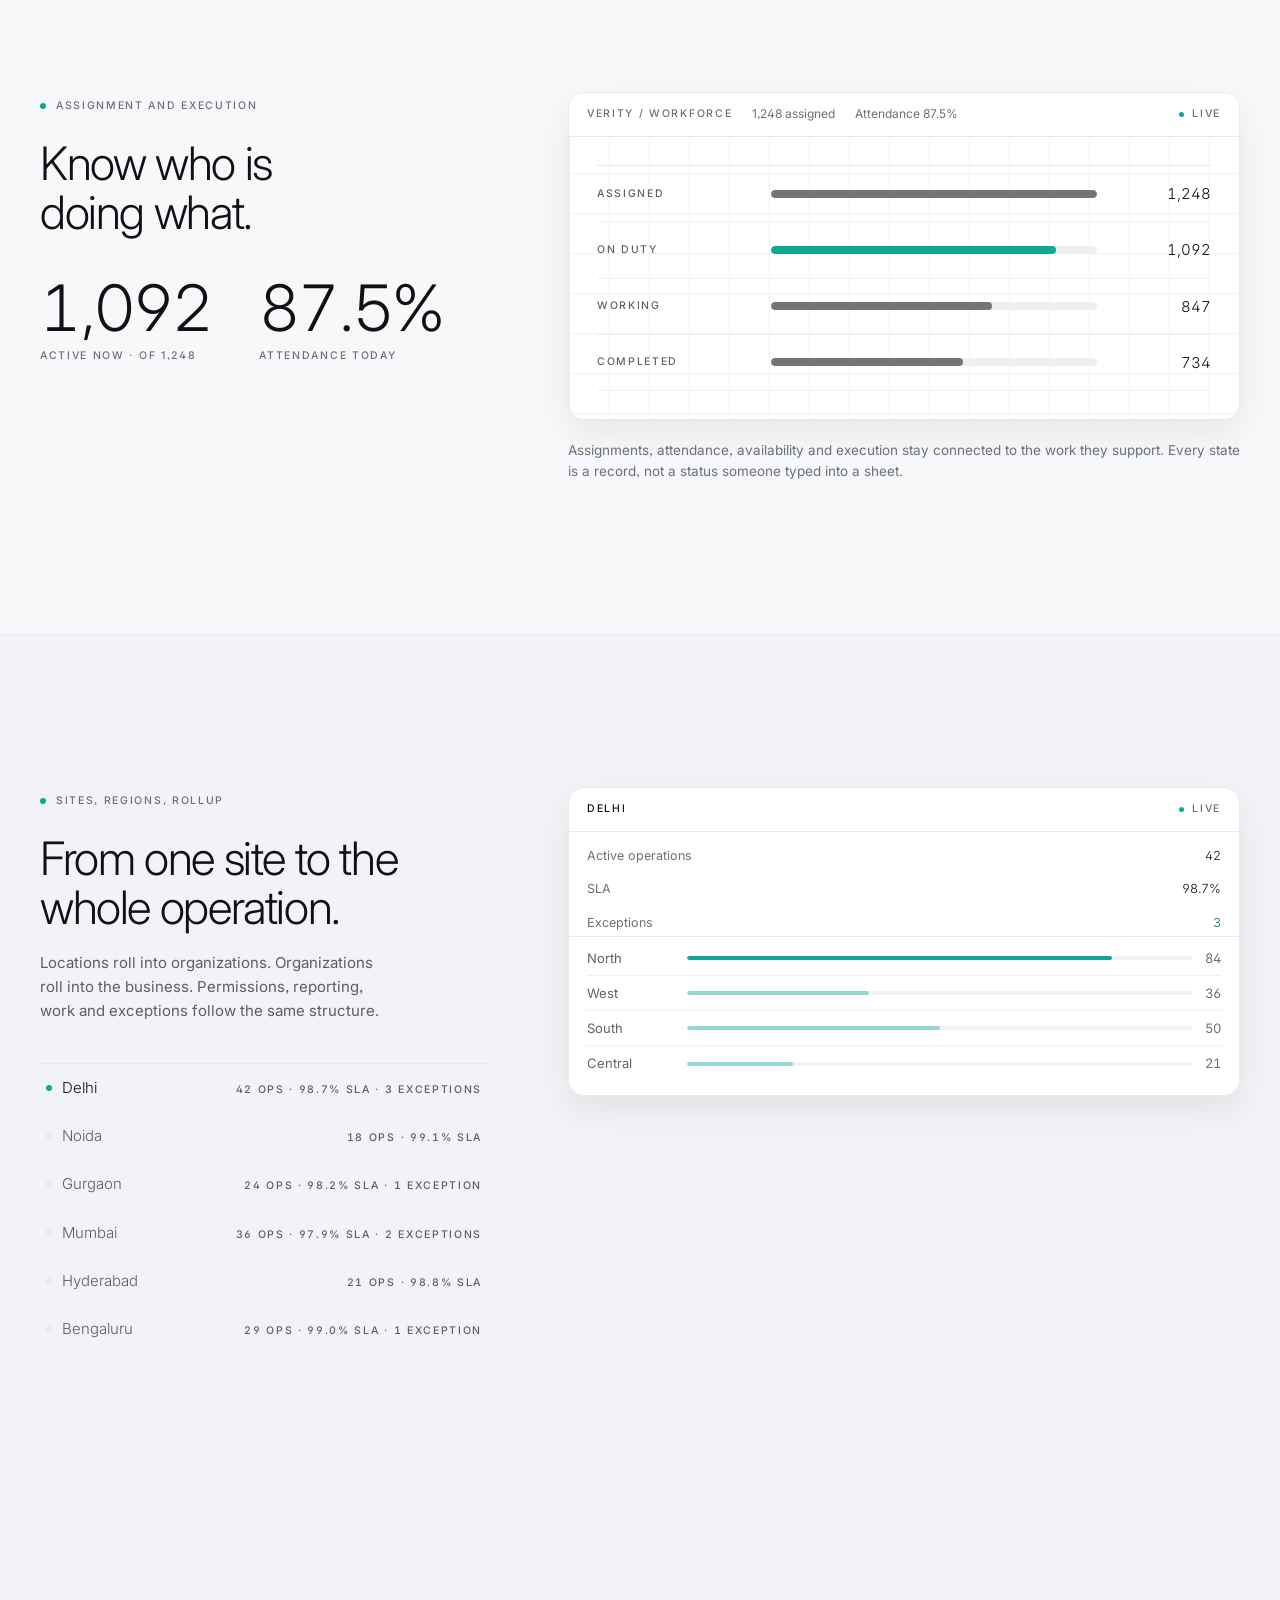
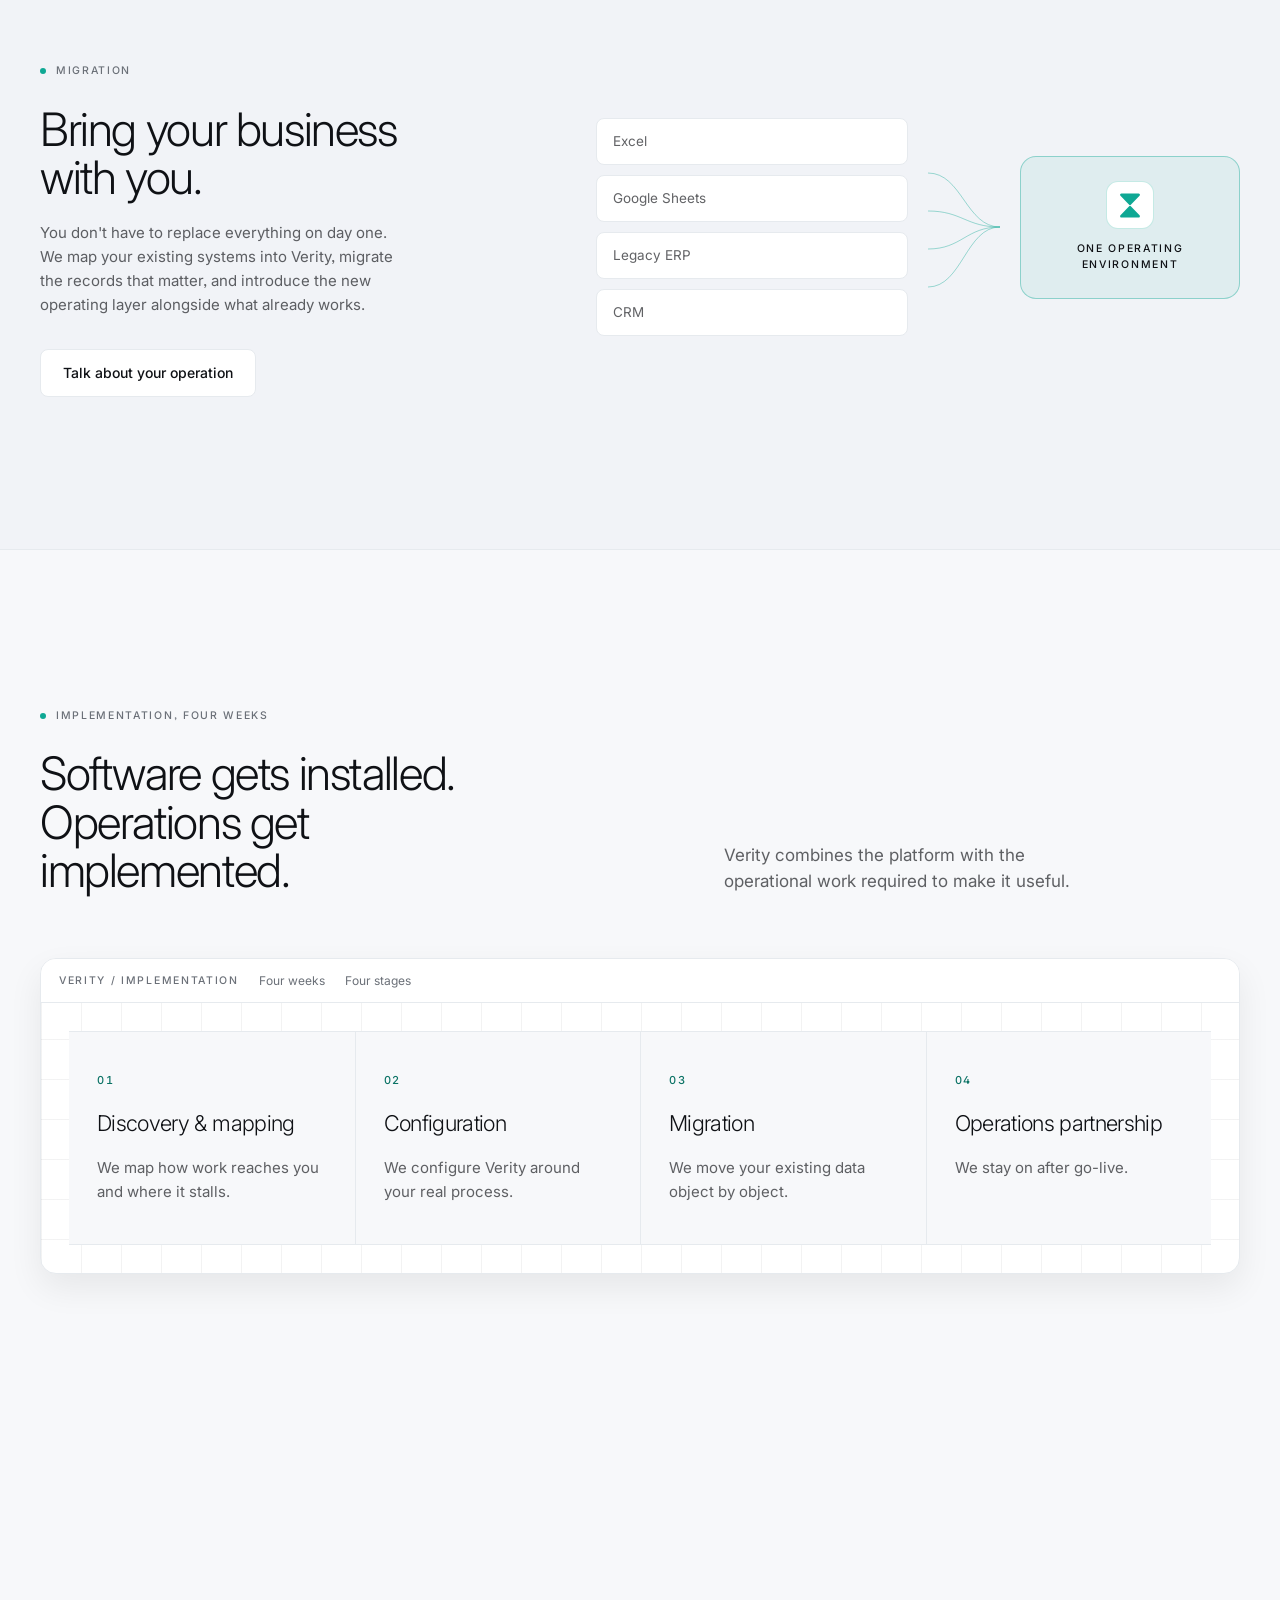
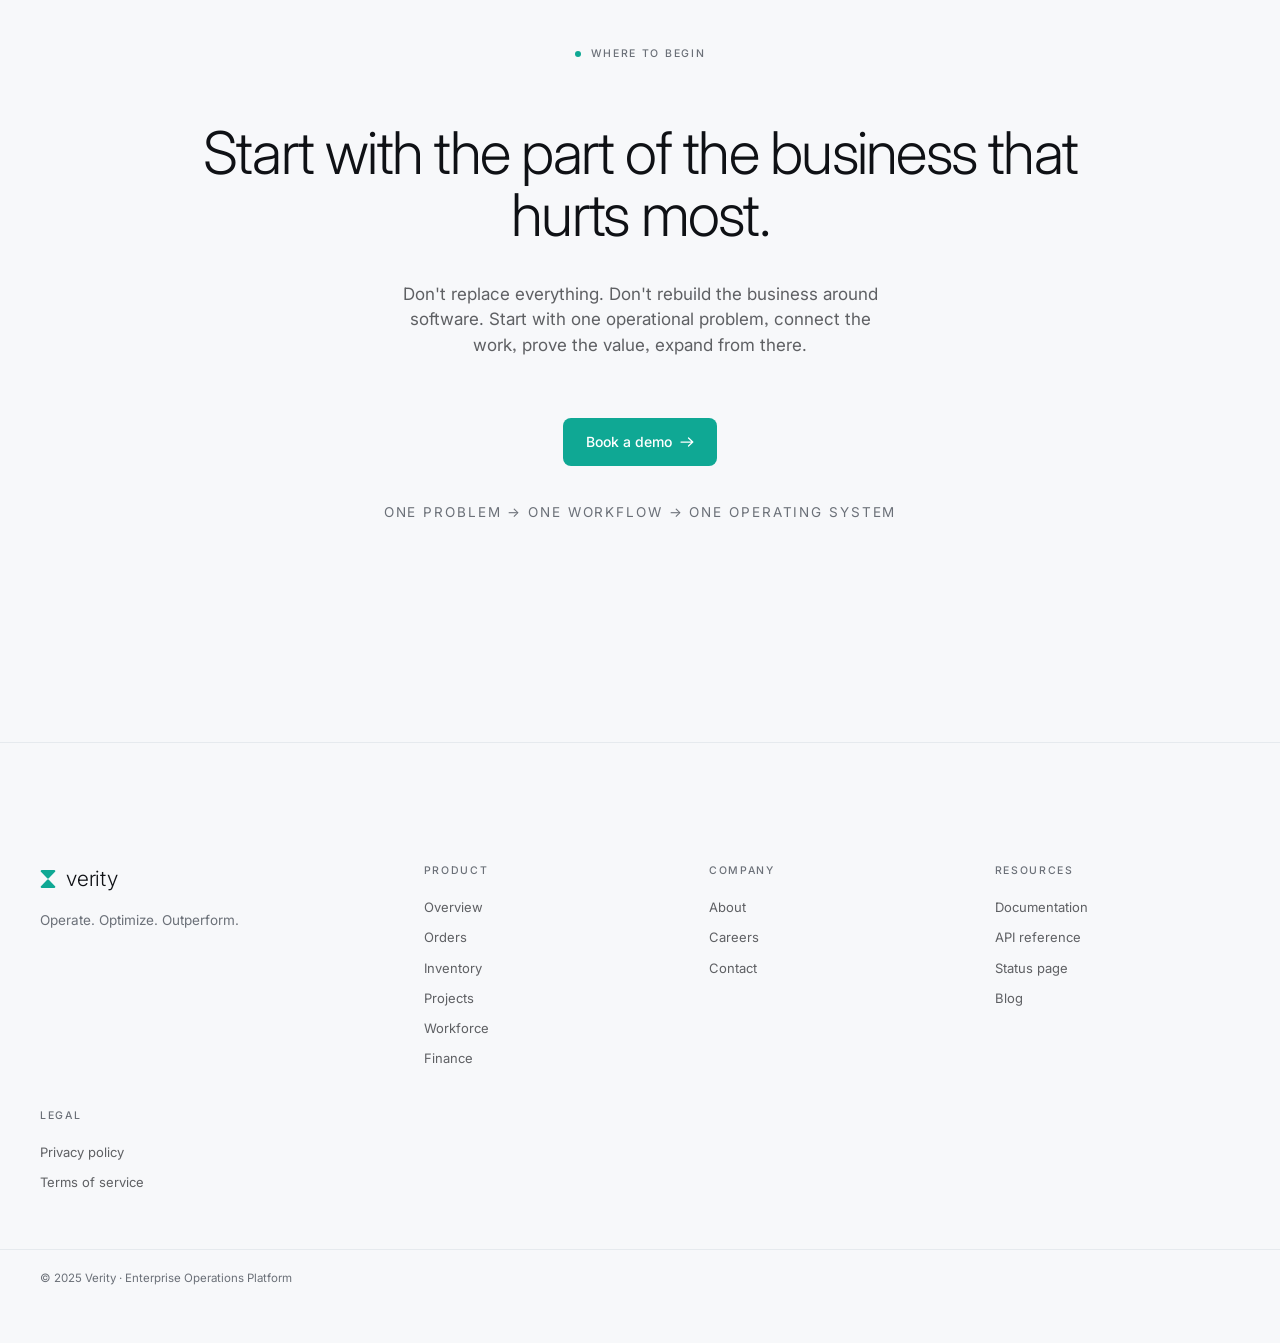
==== commit f42a566e: "Collapse the fragments to a point and grow Verity out of it The merge had no moment of transformatio" ====
--- a/index.html
+++ b/index.html
@@ -19,15 +19,15 @@
 <link rel="preconnect" href="https://fonts.googleapis.com">
 <link rel="preconnect" href="https://fonts.gstatic.com" crossorigin>
 <link href="https://fonts.googleapis.com/css2?family=Inter:wght@200;300;400;500;600&display=swap" rel="stylesheet">
-<link rel="stylesheet" href="css/base.css?v=61">
-<link rel="stylesheet" href="css/hero.css?v=61">
-<link rel="stylesheet" href="css/dash.css?v=61">
-<link rel="stylesheet" href="css/concept.css?v=61">
-<link rel="stylesheet" href="css/intelligence.css?v=61">
-<link rel="stylesheet" href="css/proof.css?v=61">
-<link rel="stylesheet" href="css/verity.css?v=61">
-<link rel="stylesheet" href="css/sections.css?v=61">
-<link rel="stylesheet" href="css/motion.css?v=61">
+<link rel="stylesheet" href="css/base.css?v=63">
+<link rel="stylesheet" href="css/hero.css?v=63">
+<link rel="stylesheet" href="css/dash.css?v=63">
+<link rel="stylesheet" href="css/concept.css?v=63">
+<link rel="stylesheet" href="css/intelligence.css?v=63">
+<link rel="stylesheet" href="css/proof.css?v=63">
+<link rel="stylesheet" href="css/verity.css?v=63">
+<link rel="stylesheet" href="css/sections.css?v=63">
+<link rel="stylesheet" href="css/motion.css?v=63">
 </head>
 <body>
 
@@ -307,7 +307,7 @@
 
       <div style="display:flex;flex-direction:column;gap:12px;align-items:center;perspective:1200px;">
         <div class="plat-plate" data-converge-target>
-          <div style="display:flex;align-items:baseline;justify-content:space-between;gap:24px;flex-wrap:wrap;">
+          <div class="plat-plate-text" style="display:flex;align-items:baseline;justify-content:space-between;gap:24px;flex-wrap:wrap;">
             <span style="font-size:26px;font-weight:300;letter-spacing:-0.02em;">Verity</span>
             <span class="label">The operational layer</span>
           </div>
@@ -1392,8 +1392,8 @@
 </main>
 
 <script src="js/vendor/lenis.min.js"></script>
-<script src="js/motion.js?v=61"></script>
-<script src="js/hero-assemble.js?v=61"></script>
-<script src="js/ui.js?v=61"></script>
+<script src="js/motion.js?v=63"></script>
+<script src="js/hero-assemble.js?v=63"></script>
+<script src="js/ui.js?v=63"></script>
 </body>
 </html>
--- a/css/verity.css
+++ b/css/verity.css
@@ -1124,11 +1124,12 @@
   font-size: 12.5px;
   white-space: nowrap;
   box-shadow: var(--elev-low);
+  --collapse: clamp(0, calc((var(--q) - 0.52) / 0.18), 1);
   transform:
     translate3d(calc(var(--dx, 0px) * var(--q)), calc(var(--dy, 0px) * var(--q)), 0)
     rotate(calc(var(--rot, 0deg) * (1 - var(--q))))
-    scale(calc(1 - 0.45 * var(--q)));
-  opacity: clamp(0, calc((1 - var(--q)) * 4), 1);
+    scale(calc(1 - 0.97 * var(--collapse)));
+  opacity: calc(1 - var(--collapse));
 }
 
 @media (max-width: 640px) {
@@ -1176,10 +1177,16 @@
 
 
 /* --------------------------------------------------- The layer is born --- */
-/* Verity does not sit waiting in the next section. It comes into being as the
-   fragments arrive on it: nothing at all until the pieces are most of the way
-   there, then it resolves in the last third of their journey. --q is set on
-   the root by js/motion.js so both sections read one progress. */
+/* The pieces gather, shrink to a point, and the layer grows out of that point
+   before it says its name. Four phases off one progress, which js/motion.js
+   derives from where the plate actually sits on screen, so every beat happens
+   somewhere the reader can see it.
+
+     0.00 - 0.70  the pieces travel
+     0.52 - 0.70  they collapse to nothing
+     0.68 - 0.86  the layer expands from that point
+     0.86 - 0.95  it says its name
+     0.90 - 1.00  its parts unfold                                          */
 :root { --q: 0; }
 
 .plat-plate {
@@ -1189,27 +1196,32 @@
   padding: 20px;
   background: var(--accent-a08);
   box-shadow: var(--elev-mid);
-  transform-origin: 50% 60%;
-  /* Held at nothing until 0.62, then eased up to full by 1. */
-  --birth: clamp(0, calc((var(--q) - 0.62) / 0.38), 1);
-  opacity: var(--birth);
-  transform:
-    rotateX(9deg)
-    scale(calc(0.86 + 0.14 * var(--birth)));
-}
-
-/* The parts unfold just behind the layer they belong to. */
+  transform-origin: 50% 50%;
+
+  --expand: clamp(0, calc((var(--q) - 0.68) / 0.18), 1);
+  /* Starts as a speck rather than at zero, so the border and fill are already
+     drawn when it begins to grow. */
+  transform: rotateX(9deg) scale(calc(0.03 + 0.97 * var(--expand)));
+  opacity: clamp(0, calc(var(--expand) * 8), 1);
+}
+
+/* The name arrives once the box has somewhere to put it. */
+.plat-plate-text {
+  --say: clamp(0, calc((var(--q) - 0.86) / 0.09), 1);
+  opacity: var(--say);
+}
+
 .plat-parts {
-  --unfold: clamp(0, calc((var(--q) - 0.78) / 0.22), 1);
+  --unfold: clamp(0, calc((var(--q) - 0.90) / 0.10), 1);
   opacity: var(--unfold);
   transform: translateY(calc(14px * (1 - var(--unfold))));
 }
 
-/* No motion, or the section reached without the trip: everything is simply
-   present. js/motion.js pins --q to 1 in that case. */
-:root.no-converge .plat-plate,
-:root.no-converge .plat-parts {
+/* No motion, or the section reached without the trip: everything is present.
+   js/motion.js pins --q to 1 in that case. */
+:root.no-converge .plat-plate {
   opacity: 1;
   transform: rotateX(9deg);
 }
-:root.no-converge .plat-parts { transform: none; }
+:root.no-converge .plat-plate-text { opacity: 1; }
+:root.no-converge .plat-parts { opacity: 1; transform: none; }
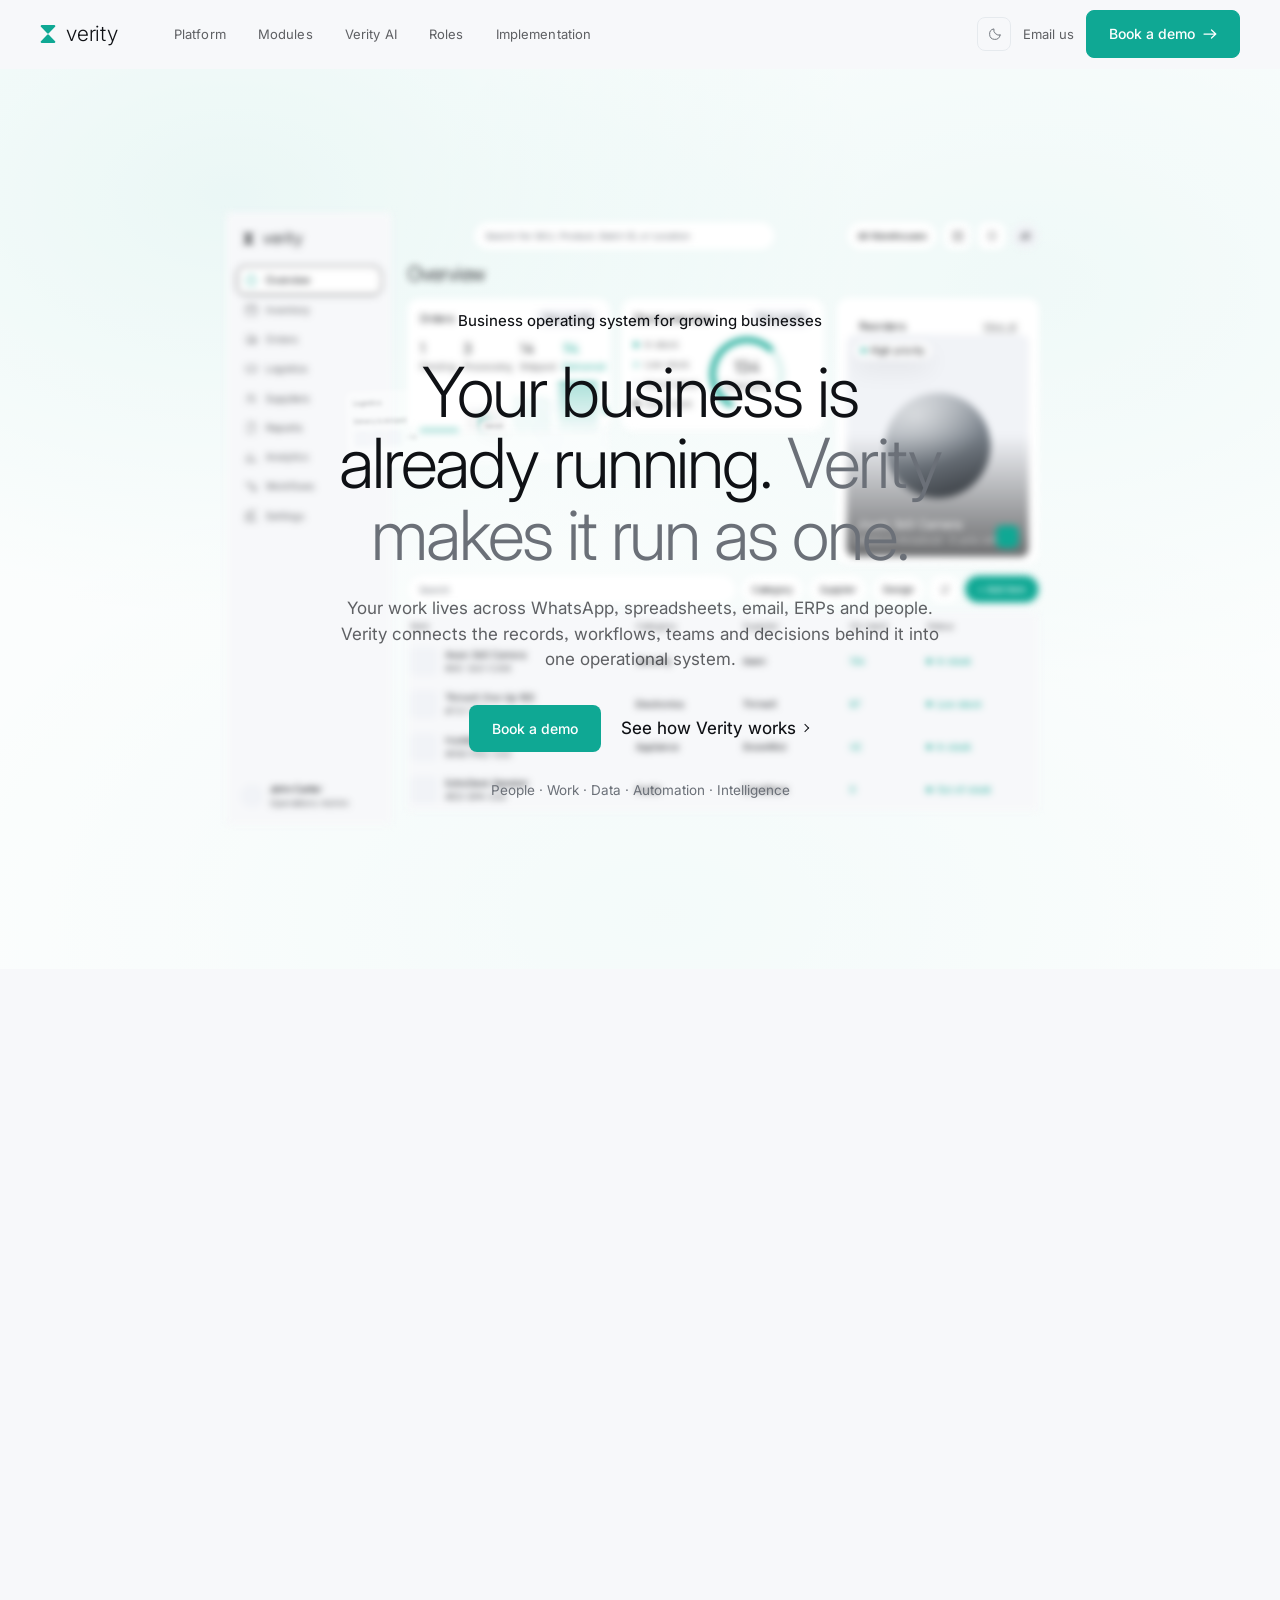
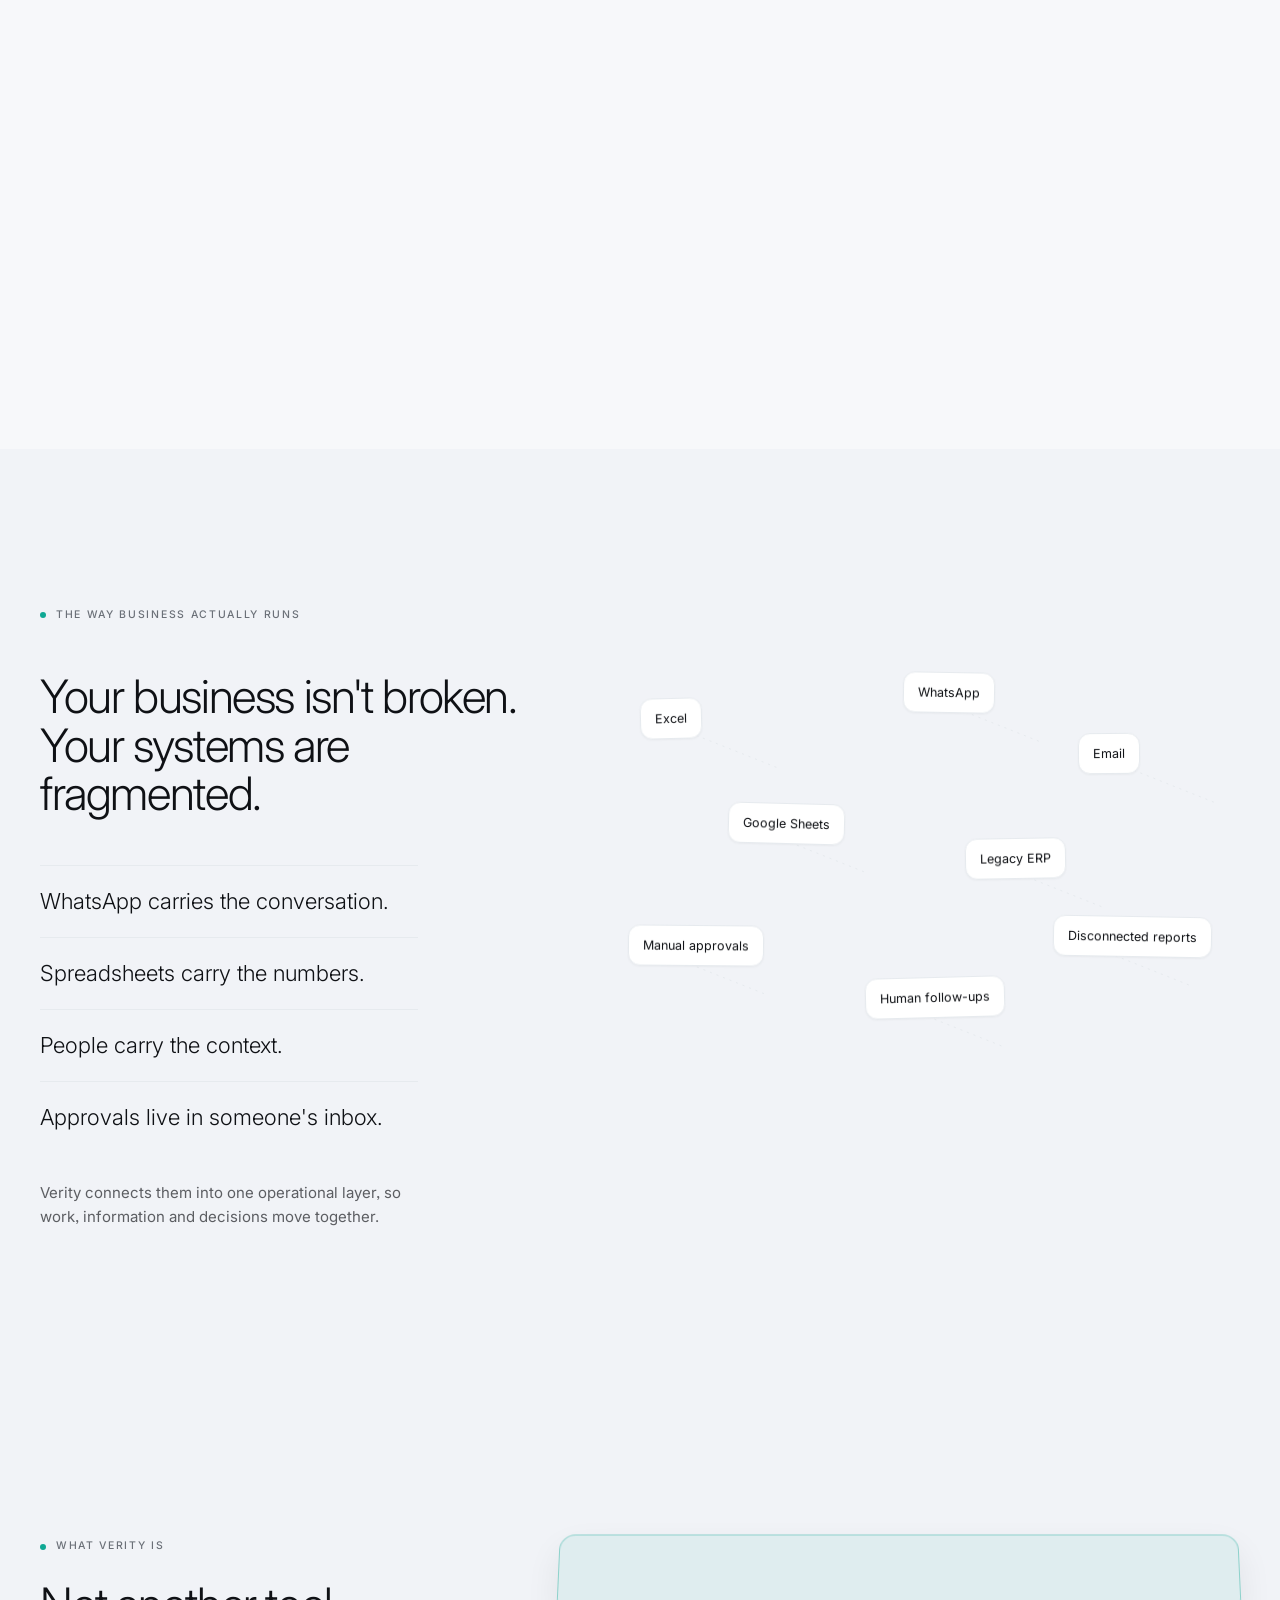
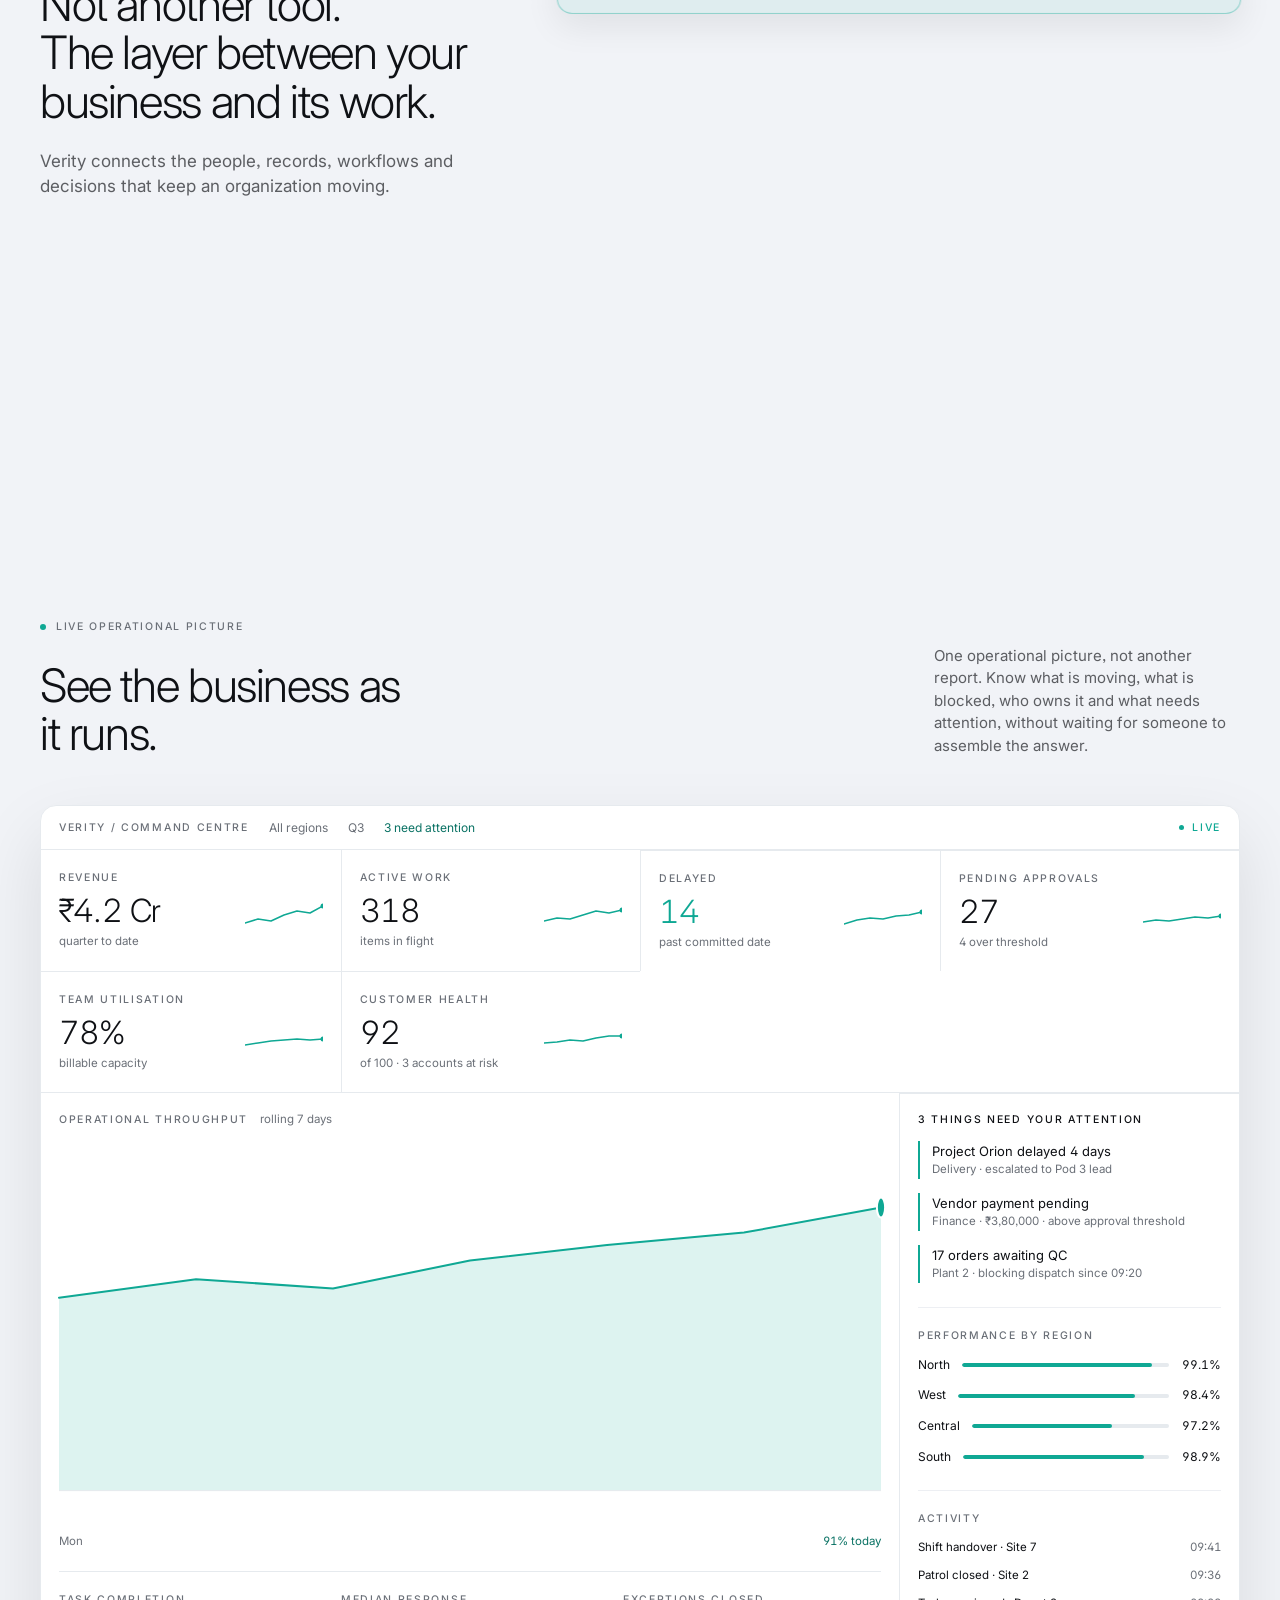
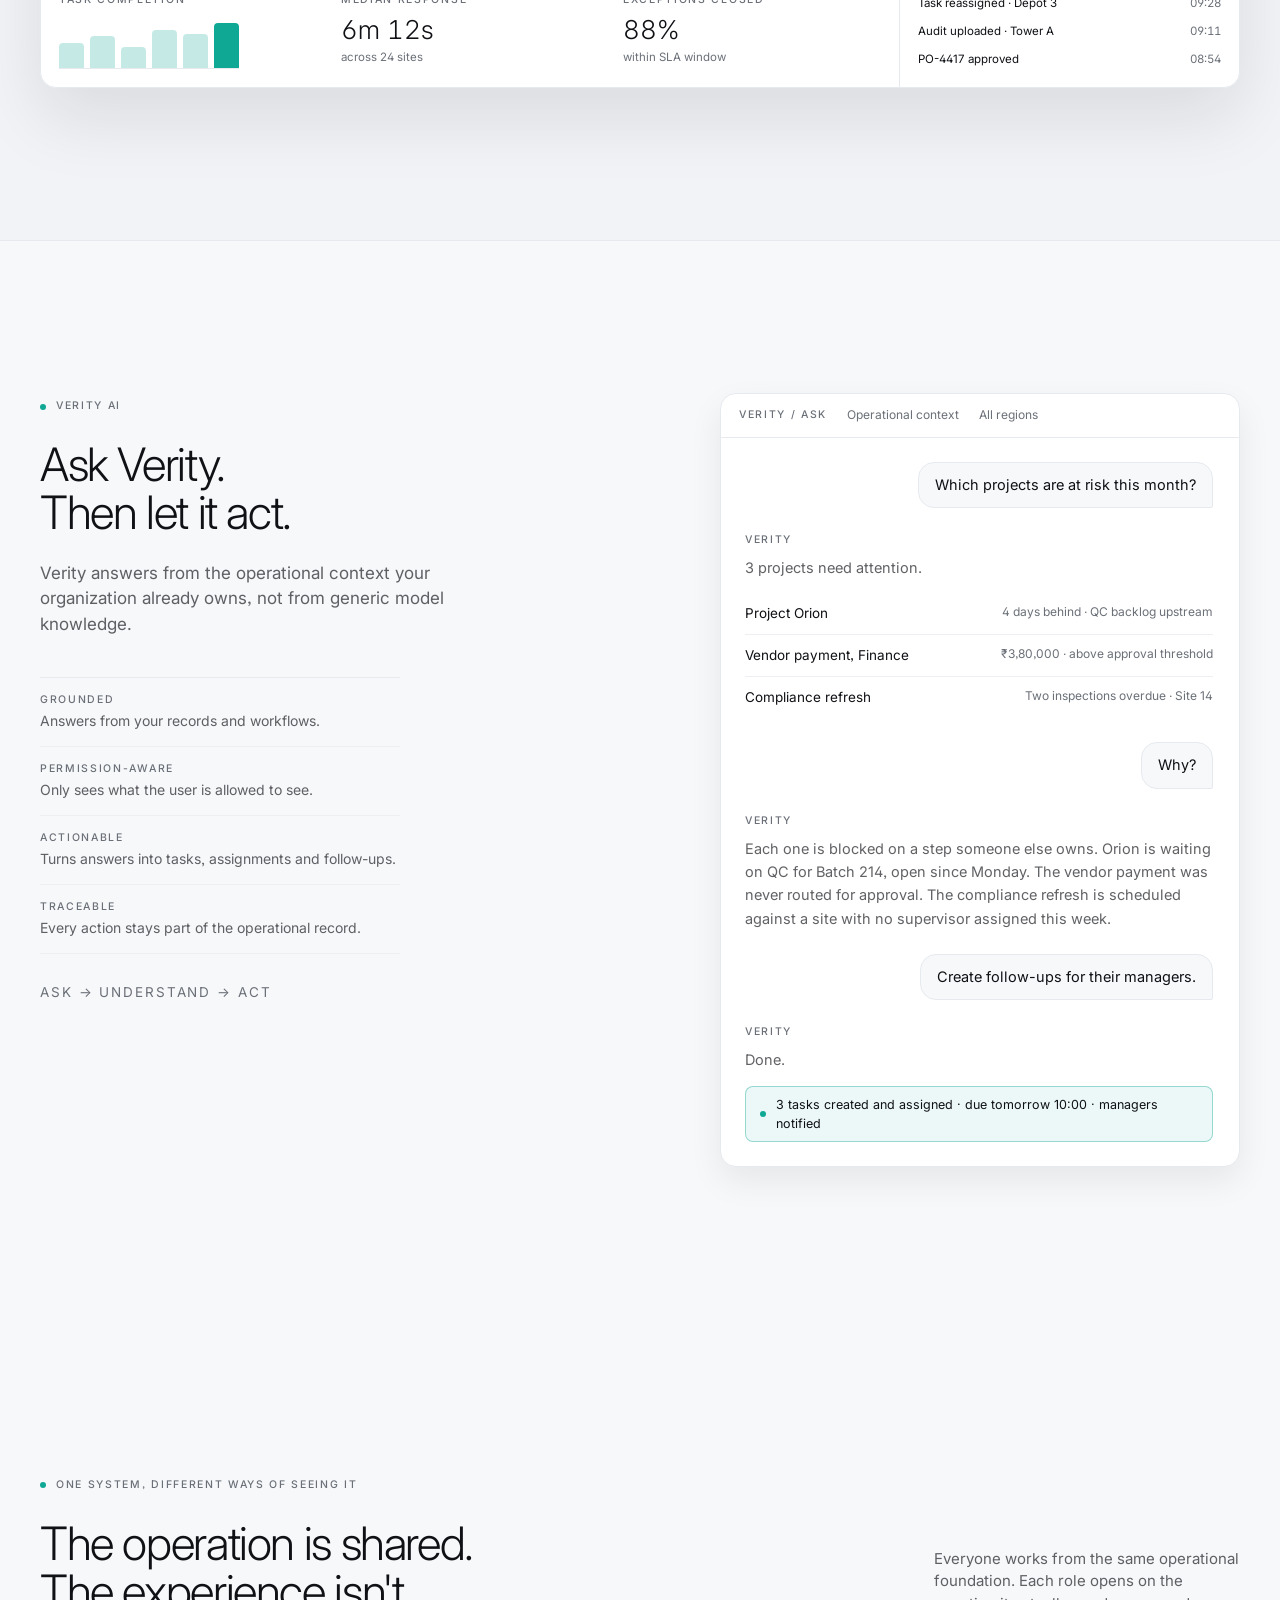
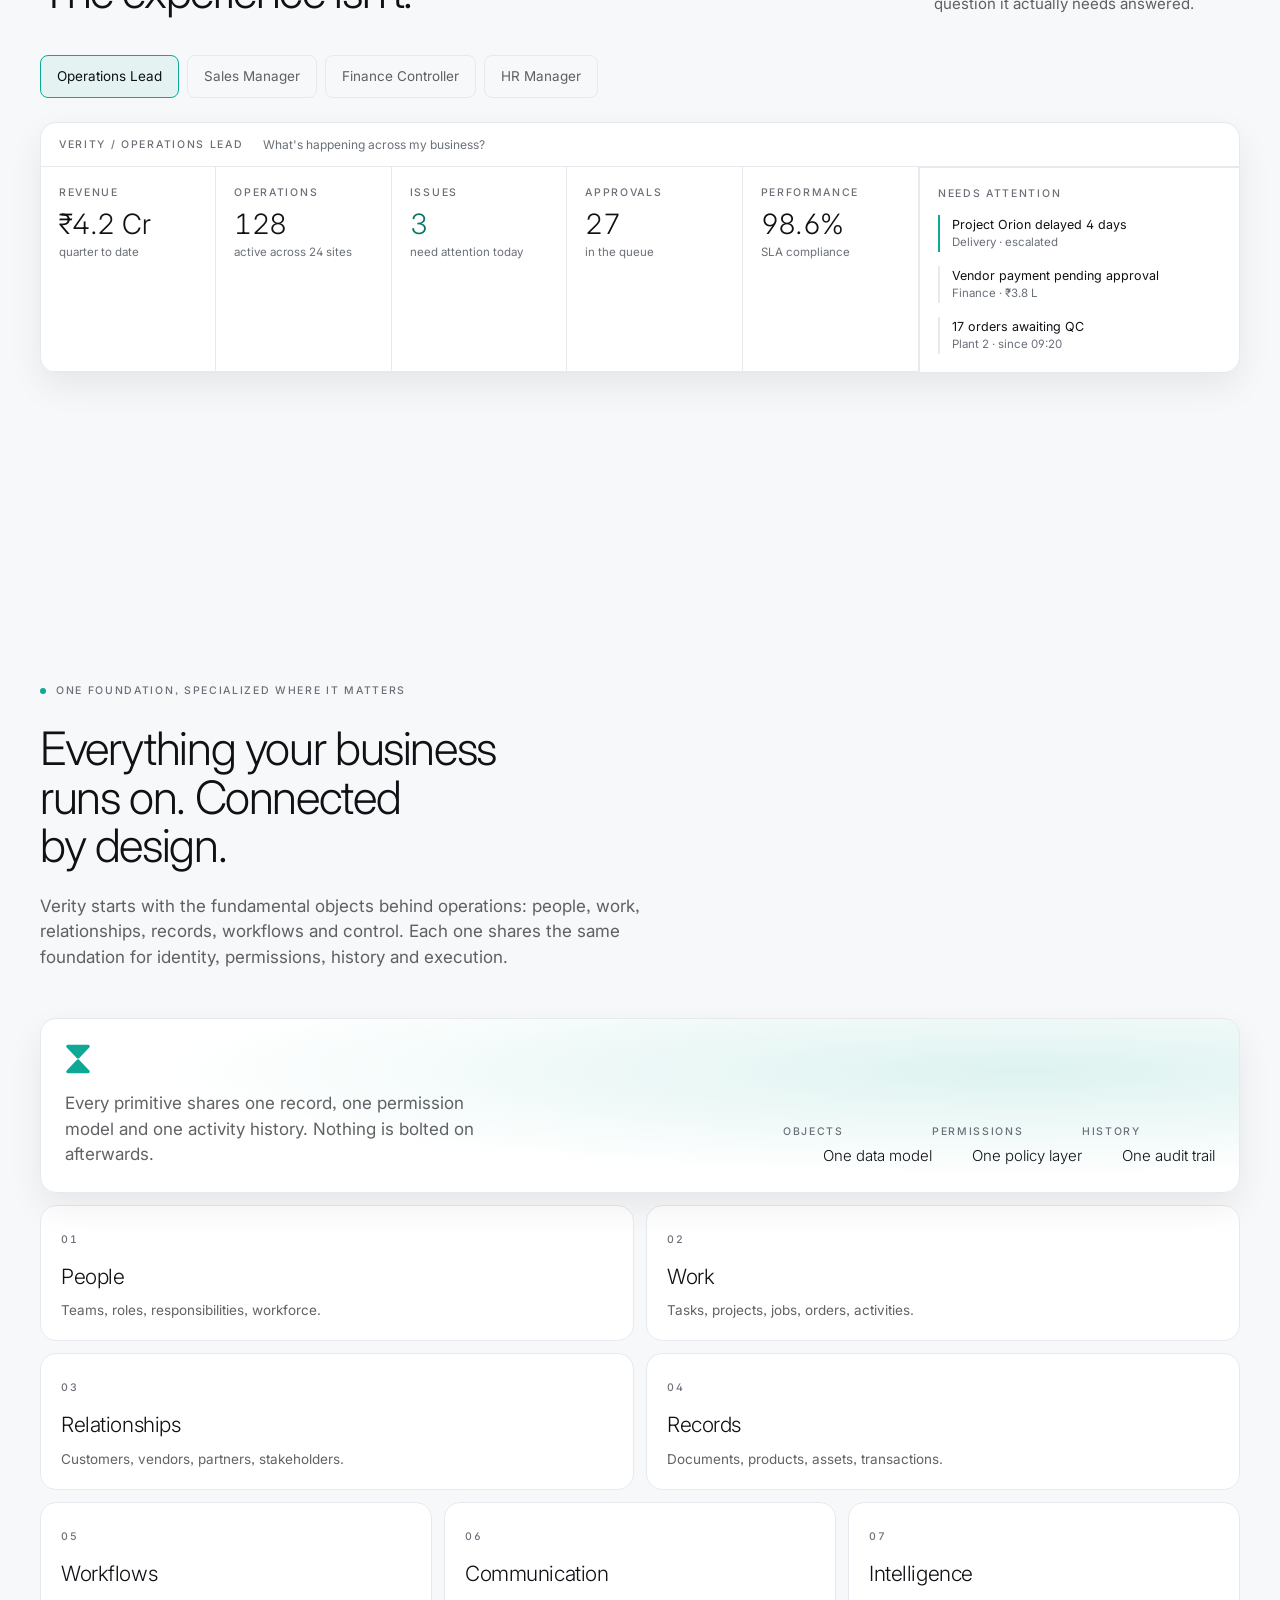
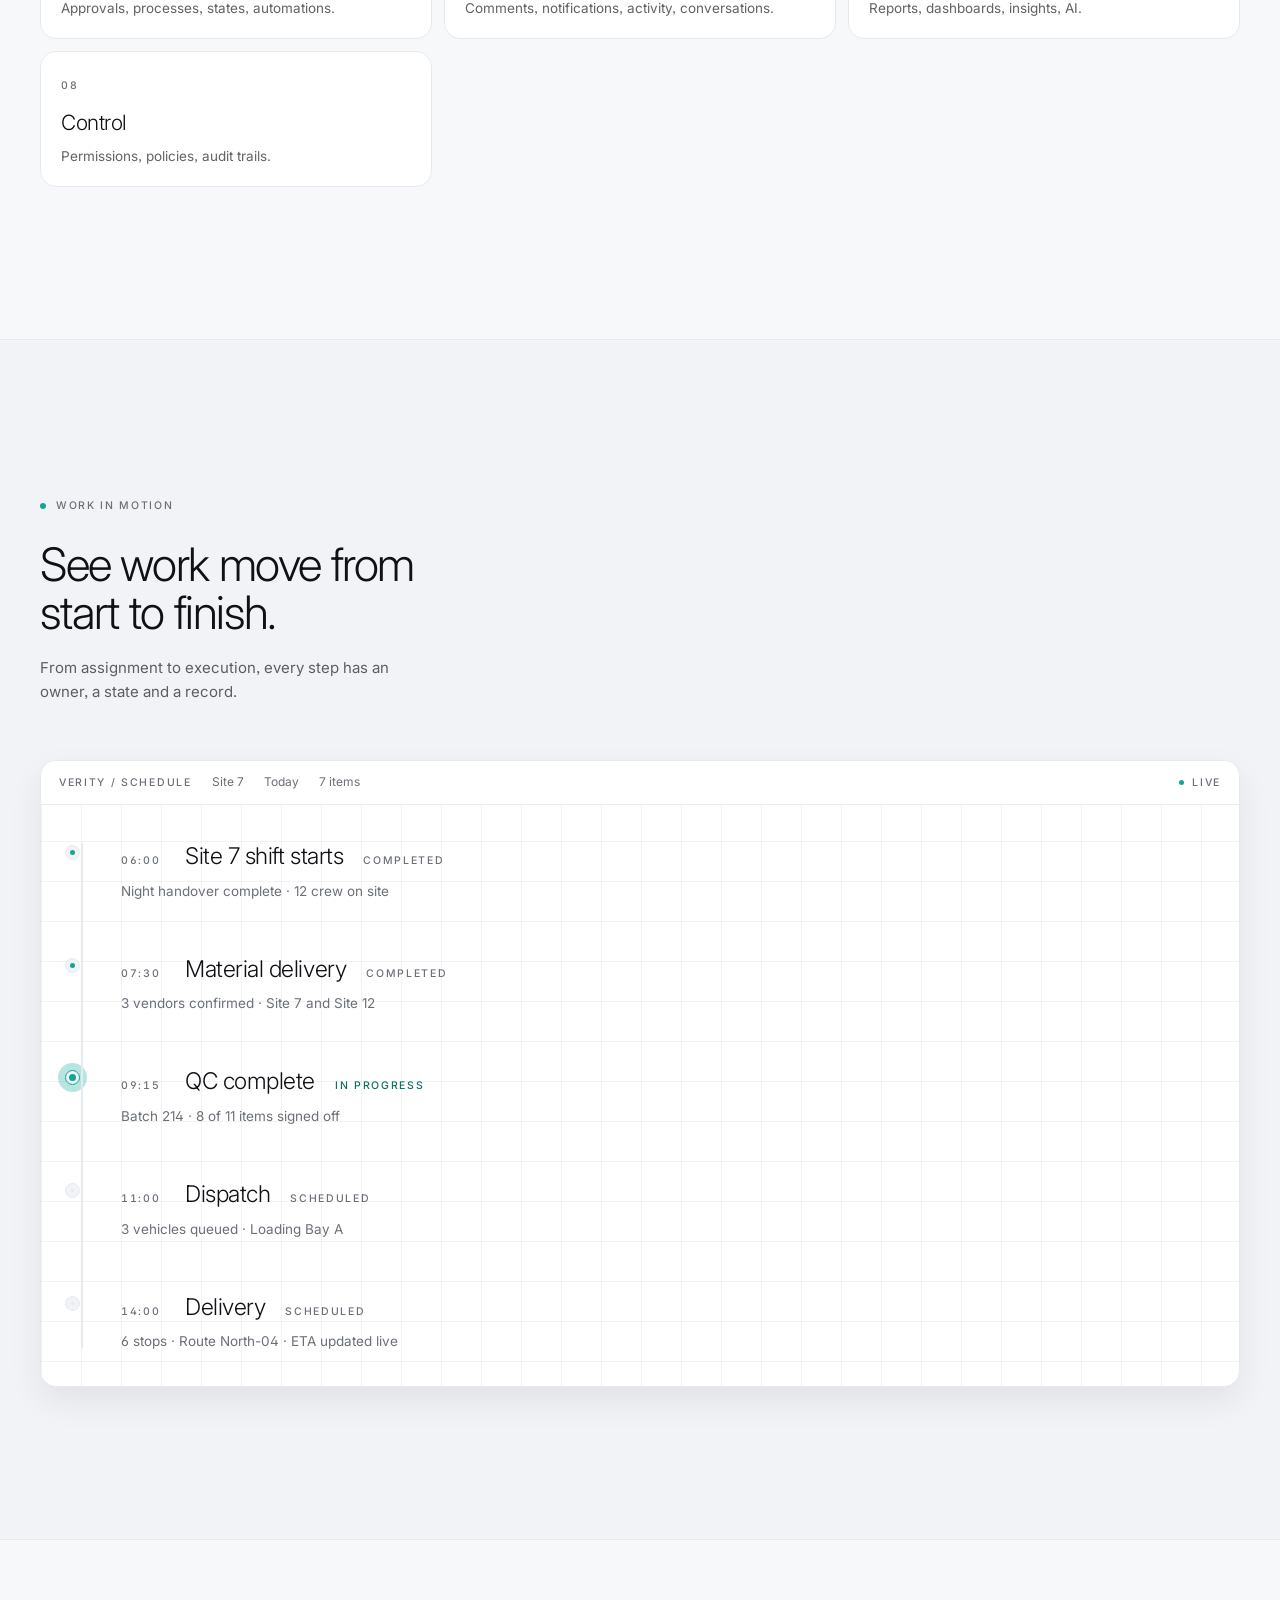
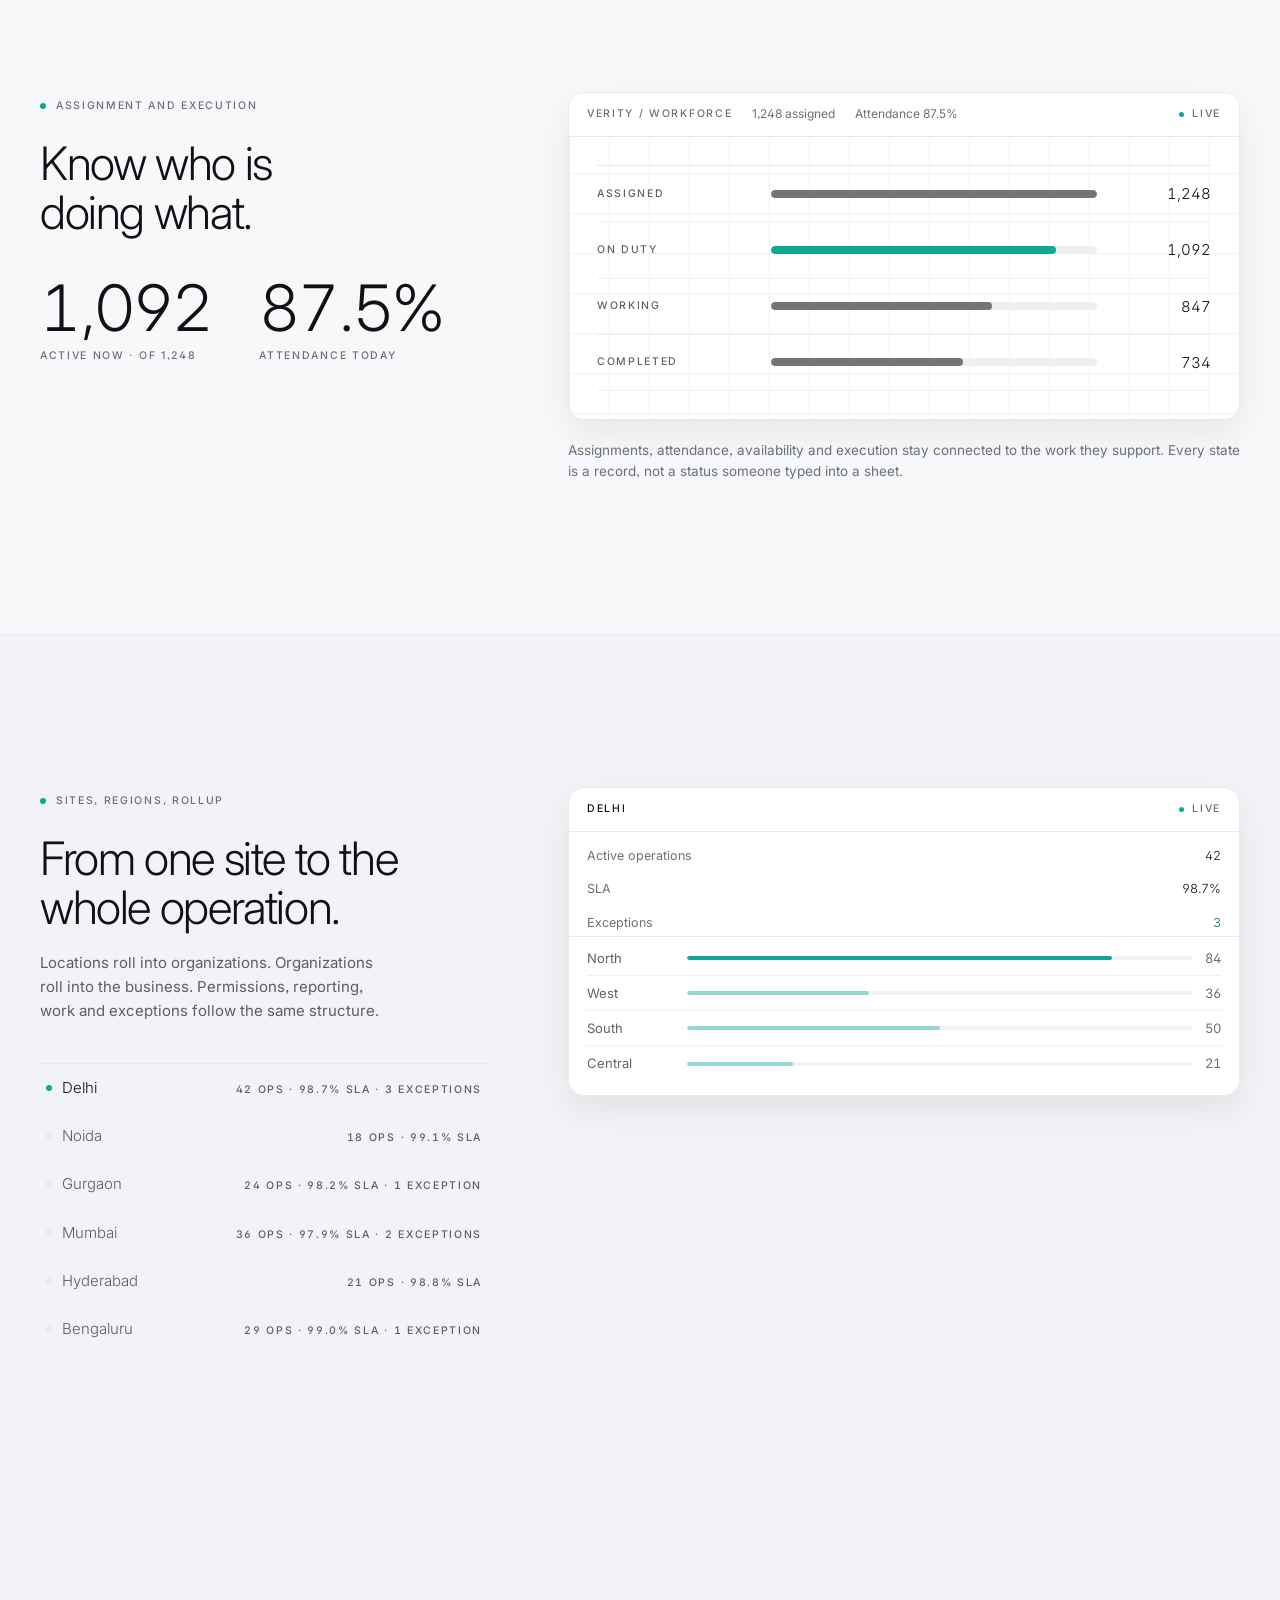
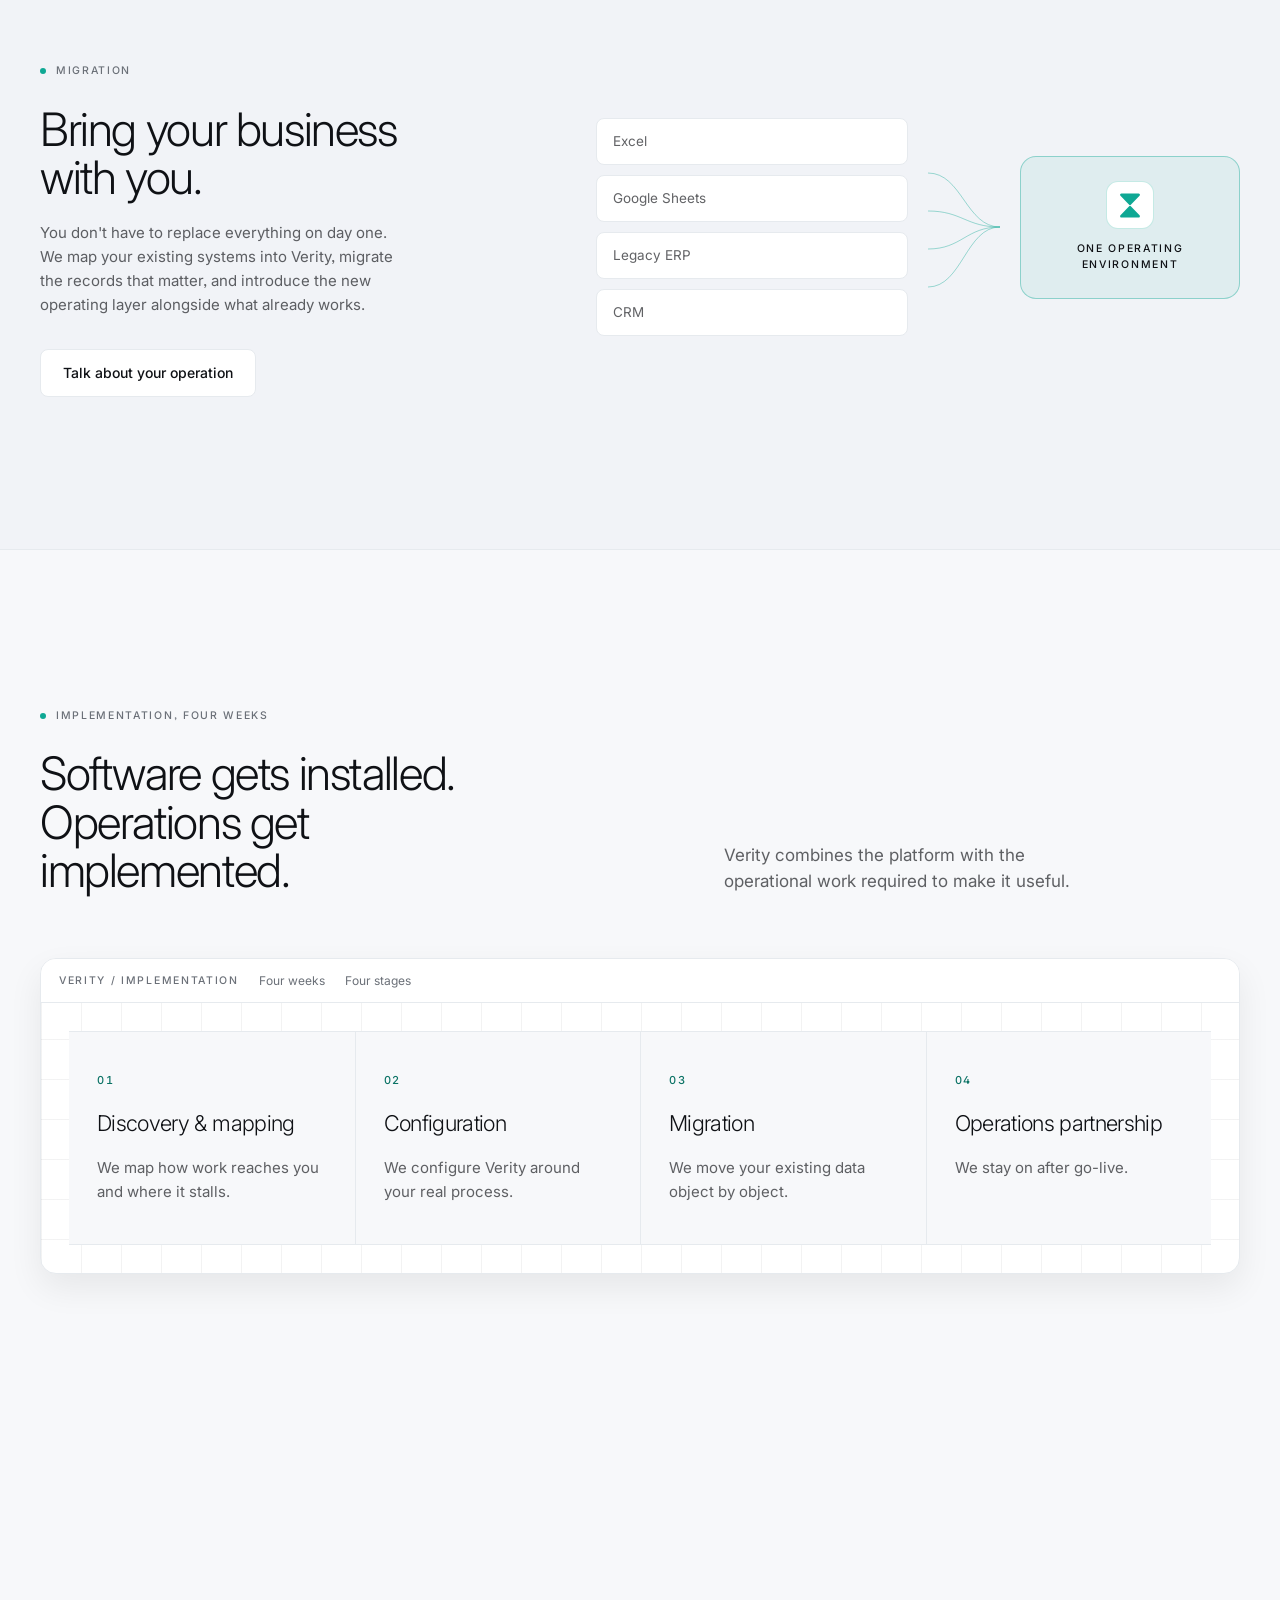
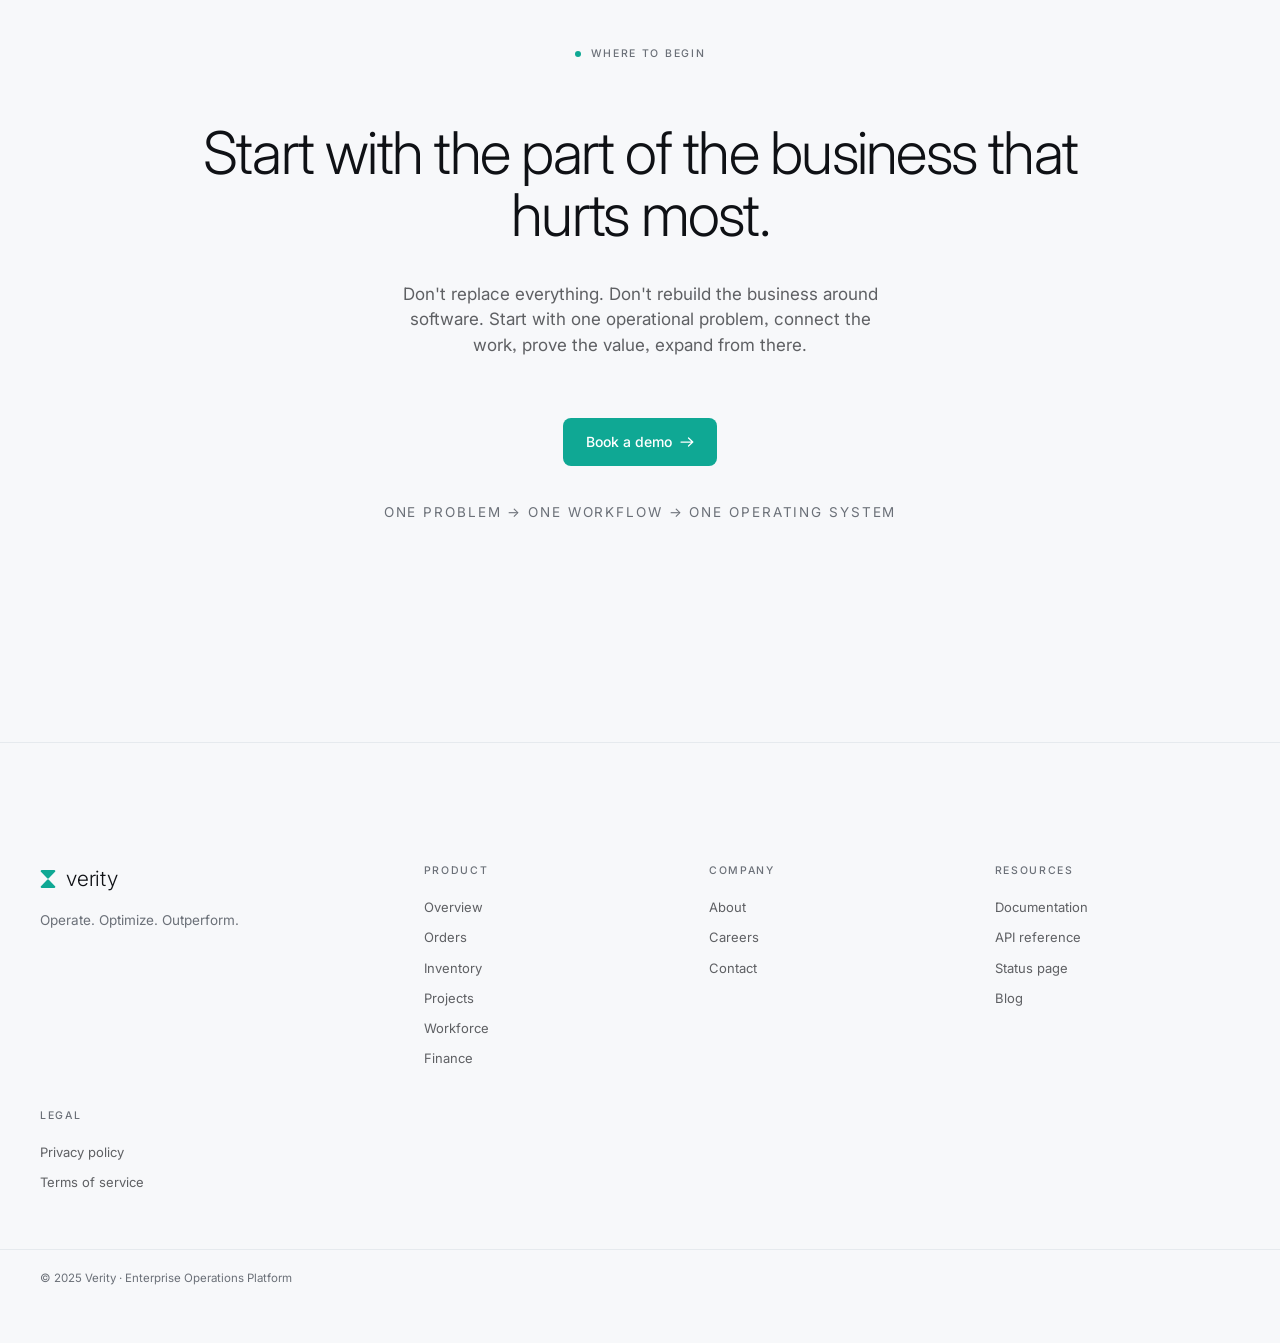
==== commit 29eeea4e: "Close the gap between the pieces vanishing and the box appearing The pieces were translating by thei" ====
--- a/index.html
+++ b/index.html
@@ -19,15 +19,15 @@
 <link rel="preconnect" href="https://fonts.googleapis.com">
 <link rel="preconnect" href="https://fonts.gstatic.com" crossorigin>
 <link href="https://fonts.googleapis.com/css2?family=Inter:wght@200;300;400;500;600&display=swap" rel="stylesheet">
-<link rel="stylesheet" href="css/base.css?v=63">
-<link rel="stylesheet" href="css/hero.css?v=63">
-<link rel="stylesheet" href="css/dash.css?v=63">
-<link rel="stylesheet" href="css/concept.css?v=63">
-<link rel="stylesheet" href="css/intelligence.css?v=63">
-<link rel="stylesheet" href="css/proof.css?v=63">
-<link rel="stylesheet" href="css/verity.css?v=63">
-<link rel="stylesheet" href="css/sections.css?v=63">
-<link rel="stylesheet" href="css/motion.css?v=63">
+<link rel="stylesheet" href="css/base.css?v=64">
+<link rel="stylesheet" href="css/hero.css?v=64">
+<link rel="stylesheet" href="css/dash.css?v=64">
+<link rel="stylesheet" href="css/concept.css?v=64">
+<link rel="stylesheet" href="css/intelligence.css?v=64">
+<link rel="stylesheet" href="css/proof.css?v=64">
+<link rel="stylesheet" href="css/verity.css?v=64">
+<link rel="stylesheet" href="css/sections.css?v=64">
+<link rel="stylesheet" href="css/motion.css?v=64">
 </head>
 <body>
 
@@ -1392,8 +1392,8 @@
 </main>
 
 <script src="js/vendor/lenis.min.js"></script>
-<script src="js/motion.js?v=63"></script>
-<script src="js/hero-assemble.js?v=63"></script>
-<script src="js/ui.js?v=63"></script>
+<script src="js/motion.js?v=64"></script>
+<script src="js/hero-assemble.js?v=64"></script>
+<script src="js/ui.js?v=64"></script>
 </body>
 </html>
--- a/css/verity.css
+++ b/css/verity.css
@@ -1124,10 +1124,11 @@
   font-size: 12.5px;
   white-space: nowrap;
   box-shadow: var(--elev-low);
-  --collapse: clamp(0, calc((var(--q) - 0.52) / 0.18), 1);
+  --move: clamp(0, calc(var(--q) / 0.72), 1);
+  --collapse: clamp(0, calc((var(--q) - 0.58) / 0.14), 1);
   transform:
-    translate3d(calc(var(--dx, 0px) * var(--q)), calc(var(--dy, 0px) * var(--q)), 0)
-    rotate(calc(var(--rot, 0deg) * (1 - var(--q))))
+    translate3d(calc(var(--dx, 0px) * var(--move)), calc(var(--dy, 0px) * var(--move)), 0)
+    rotate(calc(var(--rot, 0deg) * (1 - var(--move))))
     scale(calc(1 - 0.97 * var(--collapse)));
   opacity: calc(1 - var(--collapse));
 }
@@ -1182,11 +1183,11 @@
    derives from where the plate actually sits on screen, so every beat happens
    somewhere the reader can see it.
 
-     0.00 - 0.70  the pieces travel
-     0.52 - 0.70  they collapse to nothing
-     0.68 - 0.86  the layer expands from that point
-     0.86 - 0.95  it says its name
-     0.90 - 1.00  its parts unfold                                          */
+     0.00 - 0.72  the pieces travel, arriving exactly on the plate
+     0.58 - 0.72  they collapse to nothing on that spot
+     0.72 - 0.88  the layer expands out of the same point
+     0.88 - 0.95  it says its name
+     0.93 - 1.00  its parts unfold                                          */
 :root { --q: 0; }
 
 .plat-plate {
@@ -1198,7 +1199,7 @@
   box-shadow: var(--elev-mid);
   transform-origin: 50% 50%;
 
-  --expand: clamp(0, calc((var(--q) - 0.68) / 0.18), 1);
+  --expand: clamp(0, calc((var(--q) - 0.72) / 0.16), 1);
   /* Starts as a speck rather than at zero, so the border and fill are already
      drawn when it begins to grow. */
   transform: rotateX(9deg) scale(calc(0.03 + 0.97 * var(--expand)));
@@ -1207,12 +1208,12 @@
 
 /* The name arrives once the box has somewhere to put it. */
 .plat-plate-text {
-  --say: clamp(0, calc((var(--q) - 0.86) / 0.09), 1);
+  --say: clamp(0, calc((var(--q) - 0.88) / 0.07), 1);
   opacity: var(--say);
 }
 
 .plat-parts {
-  --unfold: clamp(0, calc((var(--q) - 0.90) / 0.10), 1);
+  --unfold: clamp(0, calc((var(--q) - 0.93) / 0.07), 1);
   opacity: var(--unfold);
   transform: translateY(calc(14px * (1 - var(--unfold))));
 }
